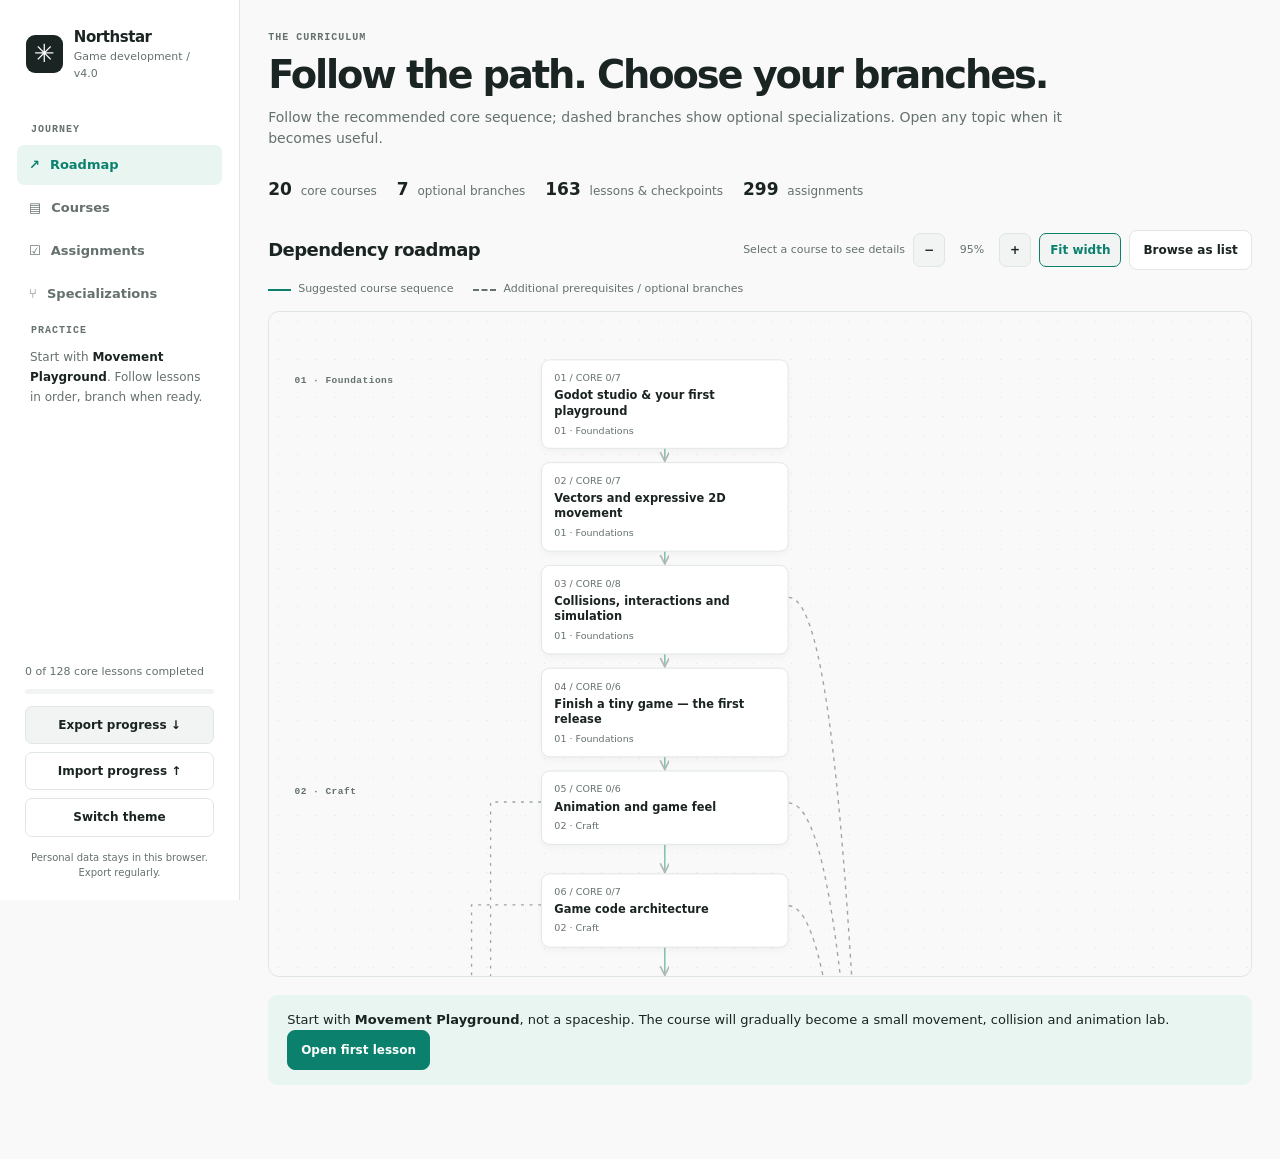
==== northstar-game-standalone.html @ 53307c2a "init commit" ====
<!doctype html>
<html lang="en">
<head>
  <meta charset="utf-8"><meta name="viewport" content="width=device-width,initial-scale=1">
  <meta name="color-scheme" content="light dark"><title>Northstar · Game Development</title>
  <style>:root{--bg:#f8f9f8;--surface:#fff;--surface2:#f1f4f2;--fg:#1a2422;--muted:#64716e;--border:#e0e7e3;--accent:#0b806d;--accentbg:#e8f5f0;--purple:#7355aa;--warn:#b47b36;--shadow:0 10px 28px rgba(28,47,41,.045);--r:11px;color-scheme:light}
:root[data-theme=dark]{--bg:#111716;--surface:#1b2321;--surface2:#242d2a;--fg:#e8eeeb;--muted:#a2aea9;--border:#34403b;--accent:#5dc7aa;--accentbg:#1b3b34;--purple:#b5a0e0;--warn:#d8ab70;--shadow:0 12px 35px rgba(0,0,0,.14);color-scheme:dark}
*{box-sizing:border-box}html,body{padding:0;margin:0;min-height:100%;background:var(--bg);color:var(--fg);font-family:Inter,ui-sans-serif,system-ui,-apple-system,BlinkMacSystemFont,"Segoe UI",sans-serif;font-size:14px;line-height:1.52}a{color:var(--accent);text-decoration:none}a:hover{text-decoration:underline}button,input,textarea,select{font:inherit}button{cursor:pointer;color:inherit}button:focus-visible,a:focus-visible,input:focus-visible,textarea:focus-visible,select:focus-visible{outline:3px solid var(--accent);outline-offset:2px}.shell{display:grid;grid-template-columns:240px minmax(0,1fr);min-height:100vh}.sidebar{background:var(--surface);border-right:1px solid var(--border);padding:26px 17px 20px;display:flex;flex-direction:column;position:sticky;top:0;height:100vh}.brand{display:flex;gap:11px;align-items:center;padding:0 9px 30px}.brand-symbol{background:var(--fg);color:var(--surface);font-size:25px;width:38px;height:38px;border-radius:9px;display:grid;place-items:center}.brand strong{display:block;font-size:15px;letter-spacing:-.03em}.brand small{display:block;color:var(--muted);font-size:11px}.side-label,.eyebrow{font-family:ui-monospace,SFMono-Regular,Menlo,monospace;letter-spacing:.1em;font-size:10px;font-weight:700;color:var(--muted)}.side-label{margin:10px 14px 8px}.primary-nav{display:grid;gap:3px}.primary-nav a{padding:10px 12px;display:flex;gap:10px;align-items:center;border-radius:7px;color:var(--muted);font-size:13px;font-weight:560}.primary-nav a:hover{background:var(--surface2);text-decoration:none}.primary-nav a.active{background:var(--accentbg);color:var(--accent)}.side-note{color:var(--muted);font-size:12px;line-height:1.7;padding:0 13px}.side-note b{font-weight:650;color:var(--fg)}.side-bottom{margin-top:auto;display:grid;gap:8px;padding:14px 8px 0}.progress-mini{font-size:11px;color:var(--muted);margin-bottom:4px}.track{height:5px;background:var(--surface2);border-radius:30px;margin-top:8px;overflow:hidden}.track span{height:100%;background:var(--accent);display:block;transition:width .2s}.tiny{border:1px solid var(--border);background:var(--surface2);padding:9px 10px;border-radius:7px;font-size:12px;font-weight:560}.tiny.subtle{background:transparent}.tiny:hover{border-color:var(--accent)}.fullwidth{width:100%}.footnote{font-size:10px;color:var(--muted);text-align:center;margin-top:5px}.main{min-width:0;padding:39px clamp(20px,4.3vw,72px) 65px}.width{max-width:1140px;margin:0 auto}.page-top{margin-bottom:28px}.page-top h1{font-size:clamp(29px,3vw,40px);letter-spacing:-.055em;line-height:1.13;margin:8px 0 10px;font-weight:760}.page-top p{color:var(--muted);margin:0;max-width:800px;font-size:14px}.metric-strip{display:flex;gap:20px;flex-wrap:wrap;margin:20px 0 27px;font-size:12px;color:var(--muted)}.metric-strip b{font-size:17px;color:var(--fg);margin-right:5px}.pane{background:var(--surface);border:1px solid var(--border);border-radius:var(--r);box-shadow:var(--shadow)}.bar{display:flex;align-items:center;justify-content:space-between;gap:12px;flex-wrap:wrap;margin-bottom:14px}.bar h2{margin:0;font-size:18px;letter-spacing:-.03em}.muted{color:var(--muted)}.tinytext{font-size:12px}.label{font-size:10px;letter-spacing:.1em;color:var(--muted);font-weight:700;text-transform:uppercase}.pill{padding:3px 8px;background:var(--surface2);border:1px solid var(--border);border-radius:999px;font-size:11px;color:var(--muted);white-space:nowrap}.pill.core{background:var(--accentbg);color:var(--accent);border-color:transparent}.pill.opt{color:var(--purple);border-color:transparent;background:color-mix(in srgb,var(--purple) 11%,var(--surface))}.pill.check{color:var(--warn)}.actions{display:flex;gap:8px;align-items:center;flex-wrap:wrap}.btn{display:inline-flex;align-items:center;justify-content:center;gap:8px;padding:10px 13px;border:1px solid var(--border);background:var(--surface);border-radius:8px;color:var(--fg);font-weight:650;font-size:12px;white-space:nowrap;text-decoration:none}.btn:hover{border-color:var(--accent);text-decoration:none}.btn.primary{background:var(--accent);color:#fff;border-color:var(--accent)}.btn.primary:hover{filter:brightness(.94)}.btn.ghost{border:0;background:transparent}.split{display:grid;grid-template-columns:minmax(0,1fr) 285px;gap:18px;align-items:start}.map-stage{overflow:auto;max-height:74vh;min-height:480px;padding:22px;background-image:radial-gradient(var(--border) .65px,transparent .65px);background-size:19px 19px;border-radius:var(--r);border:1px solid var(--border)}.diagram{position:relative;width:1000px;transform-origin:top left;min-height:100%;}.map-lines{position:absolute;top:0;left:0;pointer-events:none;z-index:0;overflow:visible}.graph-node{position:absolute;width:260px;min-height:66px;text-align:left;padding:11px 13px;border:1px solid var(--border);background:var(--surface);border-radius:9px;z-index:2;box-shadow:0 3px 8px rgba(0,0,0,.035);color:var(--fg)}.graph-node:hover{border-color:var(--accent);box-shadow:var(--shadow)}.graph-node.selected{outline:2px solid var(--accent);outline-offset:2px}.graph-node.optional{width:265px;border-style:dashed}.graph-node.done{border-left:4px solid var(--accent)}.graph-node .number{color:var(--muted);font-size:10px;margin-bottom:3px}.graph-node b{font-size:12px;display:block;line-height:1.35}.graph-node small{display:block;font-size:10px;color:var(--muted);margin-top:4px}.graph-node .node-kind{float:right;color:var(--purple)}.phase-label{position:absolute;left:10px;z-index:1;font:700 10px ui-monospace,SFMono-Regular,monospace;color:var(--muted);letter-spacing:.05em}.inspector{padding:21px;position:sticky;top:16px}.inspector h3{font-size:19px;line-height:1.3;letter-spacing:-.04em;margin:11px 0}.inspector p{font-size:12px;line-height:1.7;color:var(--muted)}.inspector ul,.content ul{padding-left:19px}.inspector li{margin-bottom:5px}.divider{height:1px;background:var(--border);margin:18px 0}.course-list{display:grid;gap:8px}.course-row{display:flex;align-items:center;gap:15px;text-align:left;width:100%;padding:14px 17px;border:1px solid var(--border);background:var(--surface);border-radius:9px}.course-row:hover{border-color:var(--accent)}.course-row .num{color:var(--muted);font:600 11px ui-monospace,monospace;width:25px}.course-row .body{flex:1;min-width:0}.course-row strong{font-size:14px}.course-row .descr{color:var(--muted);font-size:12px;margin-top:2px}.phase-heading{margin:27px 0 11px;font-size:10px;letter-spacing:.1em;color:var(--muted);text-transform:uppercase}.field{display:block;width:100%;border:1px solid var(--border);border-radius:8px;padding:11px 13px;background:var(--surface);color:var(--fg)}.tabs{display:flex;gap:4px;flex-wrap:wrap;margin-bottom:22px}.tabs button{border:1px solid var(--border);border-radius:7px;padding:8px 11px;background:var(--surface);font-size:12px}.tabs button.active{background:var(--accentbg);border-color:var(--accent);color:var(--accent)}.lesson-row{display:flex;align-items:center;gap:12px;width:100%;padding:15px 14px;background:transparent;border:0;border-bottom:1px solid var(--border);text-align:left}.lesson-row:last-child{border-bottom:0}.lesson-row:hover{background:var(--surface2)}.lesson-row .n{color:var(--muted);font:600 12px ui-monospace,monospace;width:26px}.lesson-row .body{flex:1}.lesson-row strong{display:block;font-size:13px}.lesson-row small{display:block;color:var(--muted);font-size:11px;margin-top:3px}.done-check{display:grid;place-items:center;width:22px;height:22px;border-radius:100%;border:1px solid var(--border);color:var(--muted);font-size:11px}.done-check.yes{color:#fff;background:var(--accent);border-color:var(--accent)}.content{max-width:780px;font-size:14px;line-height:1.8}.content h2{font-size:18px;letter-spacing:-.025em;line-height:1.3;margin:31px 0 12px}.content h3{font-size:15px;margin:18px 0 7px}.content p{margin:8px 0}.content li{margin:5px 0}.reader-top{display:flex;align-items:center;justify-content:space-between;gap:10px;margin-bottom:19px;flex-wrap:wrap}.reader-title{font-size:34px;line-height:1.2;letter-spacing:-.05em;margin:12px 0}.read-resource{border:1px solid var(--border);border-radius:9px;padding:14px 17px;margin:11px 0;background:var(--surface)}.read-resource strong{display:block;font-size:13px}.read-resource .focus{color:var(--muted);font-size:12px;margin:6px 0 0}.assignment{padding:17px;border:1px solid var(--border);border-radius:9px;margin:12px 0;background:var(--surface)}.assignment .assign-head{display:flex;justify-content:space-between;gap:13px}.assignment strong{font-size:13px}.assignment p{font-size:13px;margin:10px 0 0}.assignment .criteria{font-size:12px;color:var(--muted);margin-top:10px}.checkline{display:flex;align-items:start;gap:10px;cursor:pointer}.checkline input{margin-top:4px;accent-color:var(--accent);width:16px;height:16px}.knowledge{border-left:3px solid var(--accent);padding:10px 16px;background:var(--accentbg);border-radius:0 8px 8px 0}.notes-area{width:100%;min-height:140px;border:1px solid var(--border);border-radius:8px;padding:13px;background:var(--surface);color:var(--fg);resize:vertical;line-height:1.6}.progress-tools{border:1px solid var(--border);background:var(--surface);padding:13px;border-radius:9px;display:flex;gap:12px;align-items:center;flex-wrap:wrap}.progress-tools select{padding:7px 9px;border:1px solid var(--border);background:var(--surface);border-radius:7px;color:var(--fg)}.assignment-list{display:grid;gap:10px}.mini-card{border:1px solid var(--border);background:var(--surface);border-radius:8px;padding:13px 16px;display:grid;gap:5px}.mini-card p{color:var(--muted);margin:0;font-size:12px}.mini-card a{font-size:12px}.empty{padding:34px;border:1px dashed var(--border);border-radius:10px;color:var(--muted);text-align:center}.callout{background:var(--accentbg);padding:15px 19px;border-radius:9px;font-size:13px;margin:18px 0;color:var(--fg)}.choice{margin:12px 0;padding:17px 20px;border:1px solid var(--border);border-radius:9px;background:var(--surface)}.choice h3{margin:0 0 8px;font-size:16px}.choice p{color:var(--muted);margin:5px 0 15px;font-size:12px}.choice-options{display:flex;gap:8px;flex-wrap:wrap}.choice-options button{border:1px solid var(--border);background:var(--surface2);padding:8px 10px;border-radius:7px;font-size:12px}.choice-options button.chosen{background:var(--accentbg);color:var(--accent);border-color:var(--accent)}.count{font-variant-numeric:tabular-nums}.hint{font-size:11px;color:var(--muted)}
@media(max-width:1050px){.split{grid-template-columns:1fr}.inspector{position:static}.main{padding:30px 26px 48px}.map-stage{max-height:600px}}
@media(max-width:700px){.shell{display:block}.sidebar{height:auto;position:relative;padding:13px 15px 10px}.brand{padding:0 0 9px}.primary-nav{display:flex;overflow-x:auto;gap:3px}.primary-nav a{padding:8px;white-space:nowrap;font-size:11px}.side-label,.side-note,.side-bottom{display:none}.main{padding:24px 16px 40px}.page-top h1{font-size:29px}.map-stage{min-height:380px;max-height:500px;padding:8px}.reader-title{font-size:27px}.bar{align-items:start}.course-row{padding:12px}}

/* Roadmap: use the content width for the graph, with a responsive fit-to-width canvas. */
.main.map-page{padding:30px clamp(16px,2.2vw,40px) 56px}
.main.map-page .width{max-width:none}
.map-layout{position:relative;min-width:0}
.map-stage{width:100%;height:clamp(580px,74vh,900px);max-height:none;min-height:0;padding:14px;overflow:auto;overscroll-behavior:contain}
.map-sizer{position:relative;margin-inline:auto}
.map-sizer .diagram{width:1000px;min-height:0;transform-origin:0 0}
.map-inspector{position:absolute;top:17px;right:17px;width:min(320px,calc(100% - 34px));max-height:min(76vh,720px);overflow:auto;z-index:8;box-shadow:0 18px 55px rgba(0,0,0,.2);padding:21px}
.map-inspector[hidden]{display:none}
.inspector-close{float:right;border:1px solid var(--border);background:var(--surface2);border-radius:7px;width:30px;height:30px;font-size:20px;line-height:1}
.zoom-readout{font-size:11px;min-width:38px;text-align:center;color:var(--muted);font-variant-numeric:tabular-nums}
.map-toolbar .tiny{padding:7px 10px}
.map-toolbar .tiny.is-active{color:var(--accent);border-color:var(--accent)}
@media(max-width:700px){.main.map-page{padding:24px 12px 40px}.map-stage{padding:6px;height:64vh;min-height:360px}.map-inspector{top:10px;right:10px;width:min(320px,calc(100% - 20px))}.map-toolbar{gap:5px}.map-toolbar .hint{display:none}}

/* Editorial lesson reading refinements */
.lesson-reading{max-width:820px}
.lesson-reading .reader-title{max-width:760px}
.lesson-reading .lesson-lead{font-size:16px;line-height:1.7;color:var(--fg);margin:12px 0 25px}
.lesson-reading h2{margin:36px 0 12px}
.lesson-reading p,.lesson-reading li{line-height:1.75}
.lesson-reading .lesson-note{margin:7px 0 24px}
.lesson-reading .read-resource{padding:18px 20px}
.lesson-reading .read-resource .row{justify-content:space-between}
.lesson-reading .read-resource strong{font-size:14px;margin:7px 0}
.lesson-reading .assignment h3{font-size:15px;margin:4px 0}
.lesson-reading .assignment .criteria{margin-top:15px}
.lesson-reading .assignment .criteria ol{padding-left:20px}
.lesson-reading .pitfall{border-left:3px solid #b78554;background:var(--surface2);padding:13px 19px;border-radius:0 8px 8px 0;margin:18px 0}
.lesson-reading .pitfall strong{font-size:12px}
.lesson-reading .pitfall ul{margin:5px 0 0}
.lesson-reading .review-prompt{font-size:12px;border-top:1px solid var(--border);padding-top:12px}
.answer-guidance{border-top:1px solid var(--border);padding:12px 0 3px;margin-top:13px}
.answer-guidance summary{cursor:pointer;font-weight:650;font-size:12px}
.answer-guidance p{font-size:12px;line-height:1.6}

.map-legend{display:flex;gap:20px;flex-wrap:wrap;align-items:center;margin:-3px 0 13px;color:var(--muted);font-size:11px}
.map-legend span{display:inline-flex;align-items:center;gap:7px}
.legend-line{width:23px;height:0;border-top:2px solid var(--accent);display:inline-block}
.legend-line.dashed{border-color:var(--muted);border-top-style:dashed}
</style>
</head>
<body>
<div class="shell">
  <aside class="sidebar">
    <div class="brand"><span class="brand-symbol">✳</span><div><strong>Northstar</strong><small>Game development / v4.0</small></div></div>
    <div class="side-label">JOURNEY</div>
    <nav class="primary-nav" aria-label="Primary navigation">
      <a href="#/map" data-nav="map">↗ <span>Roadmap</span></a>
      <a href="#/courses" data-nav="courses">▤ <span>Courses</span></a>
      <a href="#/assignments" data-nav="assignments">☑ <span>Assignments</span></a>
      <a href="#/choices" data-nav="choices">⑂ <span>Specializations</span></a>
    </nav>
    <div class="side-label">PRACTICE</div>
    <div class="side-note">Start with <b>Movement Playground</b>. Follow lessons in order, branch when ready.</div>
    <div class="side-bottom">
      <div class="progress-mini"><div id="sideProgressText">0 of 0 core lessons complete</div><div class="track"><span id="sideProgressBar"></span></div></div>
      <button class="tiny fullwidth" id="exportBtn">Export progress ↓</button>
      <button class="tiny fullwidth subtle" id="importBtn">Import progress ↑</button>
      <input id="importInput" type="file" accept="application/json,.json" hidden>
      <button class="tiny fullwidth subtle" id="themeBtn">Switch theme</button>
      <div class="footnote">Personal data stays in this browser. Export regularly.</div>
    </div>
  </aside>
  <main class="main" id="app" tabindex="-1"><div class="loading">Loading curriculum…</div></main>
</div>
<script>window.NS_DATA={"manifest":{"schema_version":"4.0.0","id":"northstar-game","title":"Game Development — From Movement Playground to a Finished Indie Game","subtitle":"Sequenced Odin-style courses with accountable exercises, full-game production and optional specializations","audience":"Professional backend/CS programmer beginning independent game development with Godot and GDScript","primary_engine":"Godot 4.x stable","weekly_target_hours":5,"core_course_ids":["g01-editor","g02-math","g03-physics","g03b-tinygame","g04-animation","g05-architecture","g06-mechanics","g07-design","g08-ui","g09-level","g10-ai","g11-world","g12-microgame","g13-testing","g14-production","g15-capstone","g16-validation","g16b-fullproduction","g17-publishing","g18-studio"],"optional_course_ids":["s01-game-ai","s02-procgen","s03-graphics","s04-3d","s05-multiplayer","s06-engines","s07-narrative"],"current_focus":"g01-editor","first_assignment_id":"g01-editor-start-a-movement-playground-a1","features":["ordered lessons","recommended prerequisite graph","optional specializations","exercises","course checkpoints","curated reading","personal progress portability"],"learning_policy":"Follow the recommended course order, but move between optional specializations freely. Apply concepts in two ways: guided implementation and independent transfer. Technical docs are allowed.","content_definition":"Every lesson has a concept explanation, two concrete assignments, a knowledge check and a curated reading reference. This is a complete actionable curriculum, not textbook-length lessons or verified courseware.","quality_standard":"Each lesson teaches an explicit idea, links to focused reading, names common failure modes and tests observable outcomes; course projects require independent integration.","progress_migration":"Existing lesson and assignment IDs preserved. New courses/lessons have additive IDs.","notes_on_time":"Estimates describe structured study effort only. Capstone full production is open-ended and not included in promised time-to-release.","course_count":27,"recommended_core_path_complete":true},"courses":[{"id":"g01-editor","track_id":"game","title":"Godot studio & your first playground","phase":"01 · Foundations","position":1,"lane":"core","recommended":false,"summary":"Learn how to think in scenes and nodes by building an immediately interactive toy rather than copying a full game.","focus":"Godot editor, scene tree, input, GDScript, frame updates, basic debugging.","prerequisite_course_ids":[],"lesson_ids":["g01-editor-start-a-movement-playground","g01-editor-scenes-nodes-and-reusable-instances","g01-editor-gdscript-that-communicates-intent","g01-editor-input-and-per-frame-updates","g01-editor-signals-and-scene-lifecycle","g01-editor-debugging-instead-of-guessing","g01-editor-checkpoint"],"checkpoint_id":"g01-editor-checkpoint","estimated_hours":26,"content_status":"authored","design_thread":"After every exercise, ask: what decision does the mechanic give the player, what feedback makes it legible, and what tiny playable variation can test it?"},{"id":"g02-math","track_id":"game","title":"Vectors and expressive 2D movement","phase":"01 · Foundations","position":2,"lane":"core","recommended":false,"summary":"Build intuition for game mathematics by testing contrasting control schemes.","focus":"Coordinates, direction, length, normalization, angles, interpolation, acceleration.","prerequisite_course_ids":["g01-editor"],"lesson_ids":["g02-math-position-displacement-and-vector2","g02-math-magnitude-and-normalization","g02-math-rotation-angles-and-trigonometry","g02-math-velocity-acceleration-and-drag","g02-math-interpolation-and-smooth-follow","g02-math-space-flight-physics","g02-math-checkpoint"],"checkpoint_id":"g02-math-checkpoint","estimated_hours":28,"content_status":"authored","design_thread":"After every exercise, ask: what decision does the mechanic give the player, what feedback makes it legible, and what tiny playable variation can test it?"},{"id":"g03-physics","track_id":"game","title":"Collisions, interactions and simulation","phase":"01 · Foundations","position":3,"lane":"core","recommended":false,"summary":"Learn to reason about bodies, overlaps, queries and contact responses by building tactile obstacle courses.","focus":"CharacterBody2D, Area2D, RigidBody2D, collision layers, masks, raycasting.","prerequisite_course_ids":["g02-math"],"lesson_ids":["g03-physics-shapes-layers-and-masks","g03-physics-characterbody2d-contact-behavior","g03-physics-areas-and-overlap-events","g03-physics-rigid-bodies-and-impulses","g03-physics-raycasts-and-precise-queries","g03-physics-fast-body-collision","g03-physics-towing-constraints","g03-physics-checkpoint"],"checkpoint_id":"g03-physics-checkpoint","estimated_hours":33,"content_status":"authored","design_thread":"After every exercise, ask: what decision does the mechanic give the player, what feedback makes it legible, and what tiny playable variation can test it?"},{"id":"g03b-tinygame","track_id":"game","title":"Finish a tiny game — the first release","phase":"01 · Foundations","position":4,"lane":"core","recommended":true,"summary":"Ship a tiny but complete game before spending months accumulating features.","focus":"Goal, failure, restart, tiny game loop, first-time playtest, exported build.","prerequisite_course_ids":["g03-physics"],"lesson_ids":["g03b-tinygame-promise","g03b-tinygame-startend","g03b-tinygame-difficulty","g03b-tinygame-playtest","g03b-tinygame-export","g03b-tinygame-checkpoint"],"checkpoint_id":"g03b-tinygame-checkpoint","estimated_hours":23,"content_status":"authored"},{"id":"g04-animation","track_id":"game","title":"Animation and game feel","phase":"02 · Craft","position":5,"lane":"core","recommended":false,"summary":"Make actions readable and satisfying through timing, motion, effects and sound.","focus":"AnimationPlayer, AnimatedSprite2D, tweens, transitions, audio, particles, feedback.","prerequisite_course_ids":["g03b-tinygame"],"lesson_ids":["g04-animation-frames-keyframes-and-easing","g04-animation-animatedsprite2d-and-sprite-sheets","g04-animation-animationplayer-and-tweens","g04-animation-animation-state-and-transitions","g04-animation-particles-audio-and-hit-feedback","g04-animation-checkpoint"],"checkpoint_id":"g04-animation-checkpoint","estimated_hours":23,"content_status":"authored"},{"id":"g05-architecture","track_id":"game","title":"Game code architecture","phase":"02 · Craft","position":6,"lane":"core","recommended":false,"summary":"Learn how to combine mechanics into changeable systems while avoiding premature frameworks.","focus":"State machines, component composition, events, configuration, ownership, tests, saving.","prerequisite_course_ids":["g04-animation"],"lesson_ids":["g05-architecture-define-responsibility-boundaries","g05-architecture-finite-state-machines","g05-architecture-signals-commands-and-event-flow","g05-architecture-composition-and-data-driven-content","g05-architecture-save-load-and-durable-identity","g05-architecture-architecture-checkpoint-and-refactor","g05-architecture-checkpoint"],"checkpoint_id":"g05-architecture-checkpoint","estimated_hours":26,"content_status":"authored"},{"id":"g06-mechanics","track_id":"game","title":"Gameplay mechanics and systems","phase":"02 · Craft","position":7,"lane":"core","recommended":false,"summary":"Turn reusable foundations into small, expressive mechanics, each with explicit rules.","focus":"Health, damage, cooldowns, pickups, inventories, abilities, status effects.","prerequisite_course_ids":["g05-architecture"],"lesson_ids":["g06-mechanics-interactions-with-explicit-contracts","g06-mechanics-health-damage-and-invulnerability","g06-mechanics-inventory-and-items","g06-mechanics-cooldowns-abilities-and-resources","g06-mechanics-progression-and-upgrade-balancing","g06-mechanics-checkpoint"],"checkpoint_id":"g06-mechanics-checkpoint","estimated_hours":23,"content_status":"authored"},{"id":"g07-design","track_id":"game","title":"Game design and rapid prototyping","phase":"02 · Craft","position":8,"lane":"core","recommended":false,"summary":"Learn how rules create decisions, why people keep playing and how to evaluate fun.","focus":"Core loops, mechanics/dynamics, goals, risk/reward, iteration, difficulty.","prerequisite_course_ids":["g06-mechanics"],"lesson_ids":["g07-design-mechanics-dynamics-and-player-goals","g07-design-core-loops-and-meaningful-decisions","g07-design-difficulty-and-challenge-curves","g07-design-balancing-with-observation","g07-design-rapid-experiments-and-cutting-scope","g07-design-checkpoint"],"checkpoint_id":"g07-design-checkpoint","estimated_hours":23,"content_status":"authored"},{"id":"g08-ui","track_id":"game","title":"Game UI, UX and accessibility","phase":"02 · Craft","position":9,"lane":"core","recommended":false,"summary":"Build interfaces that explain choices and work for different users and input devices.","focus":"HUDs, control focus, onboarding, settings, input remapping, accessibility.","prerequisite_course_ids":["g06-mechanics"],"lesson_ids":["g08-ui-hud-hierarchy-and-readability","g08-ui-menus-and-input-focus","g08-ui-tutorialization-without-lectures","g08-ui-accessible-settings-and-feedback","g08-ui-user-testing-of-interfaces","g08-ui-checkpoint"],"checkpoint_id":"g08-ui-checkpoint","estimated_hours":23,"content_status":"authored"},{"id":"g09-level","track_id":"game","title":"Level and encounter design","phase":"03 · Complete games","position":10,"lane":"core","recommended":false,"summary":"Construct places that teach, challenge and guide players through meaningful experiences.","focus":"Level grammar, encounter setup, spatial guidance, pacing and readability.","prerequisite_course_ids":["g07-design","g08-ui"],"lesson_ids":["g09-level-spatial-readability-and-wayfinding","g09-level-level-progression-grammar","g09-level-encounters-and-enemy-placement","g09-level-pacing-and-tension","g09-level-iterating-from-playtest-traces","g09-level-checkpoint"],"checkpoint_id":"g09-level-checkpoint","estimated_hours":23,"content_status":"authored"},{"id":"g10-ai","track_id":"game","title":"Game AI essentials","phase":"03 · Complete games","position":11,"lane":"core","recommended":false,"summary":"Build understandable enemies that produce interesting situations without needing machine learning.","focus":"Finite-state behaviors, perception, pursuing, navigation, investigation, debugging.","prerequisite_course_ids":["g05-architecture","g09-level"],"lesson_ids":["g10-ai-behavior-state-machines","g10-ai-sight-sound-and-suspicion","g10-ai-steering-and-pursuit","g10-ai-navigation-and-obstacles","g10-ai-ai-debugging-and-fairness","g10-ai-checkpoint"],"checkpoint_id":"g10-ai-checkpoint","estimated_hours":23,"content_status":"authored"},{"id":"g11-world","track_id":"game","title":"Randomness and procedural fundamentals","phase":"03 · Complete games","position":12,"lane":"core","recommended":false,"summary":"Use controlled randomness to produce variety without sacrificing solvability or intended design.","focus":"RNG, deterministic seeds, weighted selection, rooms, guarantees, validation.","prerequisite_course_ids":["g09-level"],"lesson_ids":["g11-world-random-number-generators-and-seeds","g11-world-distributions-and-weighted-choices","g11-world-tile-grids-and-room-connectivity","g11-world-rule-based-and-constrained-generation","g11-world-procedural-qa-and-reproducibility","g11-world-checkpoint"],"checkpoint_id":"g11-world-checkpoint","estimated_hours":23,"content_status":"authored"},{"id":"g12-microgame","track_id":"game","title":"Ship one polished microgame","phase":"03 · Complete games","position":13,"lane":"core","recommended":false,"summary":"Practice the complete development cycle in a deliberately small game with beginning, rules and ending.","focus":"Scope, vertical slices, integrated mechanics, playtesting and finished builds.","prerequisite_course_ids":["g04-animation","g07-design","g08-ui","g09-level","g10-ai"],"lesson_ids":["g12-microgame-define-a-one-page-game-specification","g12-microgame-integrate-without-regression","g12-microgame-playtest-comprehension","g12-microgame-polish-and-freeze-scope","g12-microgame-export-and-release-a-playable-build","g12-microgame-checkpoint"],"checkpoint_id":"g12-microgame-checkpoint","estimated_hours":23,"content_status":"authored"},{"id":"g13-testing","track_id":"game","title":"Debugging, automated checks and performance","phase":"04 · Professional craft","position":14,"lane":"core","recommended":false,"summary":"Learn to diagnose actual problems and optimize measurements, not intuitions.","focus":"Bug reproduction, performance budgets, CPU/GPU profiling, memory, regression QA.","prerequisite_course_ids":["g12-microgame"],"lesson_ids":["g13-testing-reproduction-logs-and-breakpoints","g13-testing-profiling-the-frame","g13-testing-memory-and-allocation-behavior","g13-testing-rendering-and-draw-cost","g13-testing-regression-suites-and-smoke-testing","g13-testing-asteroid-stress","g13-testing-checkpoint"],"checkpoint_id":"g13-testing-checkpoint","estimated_hours":28,"content_status":"authored"},{"id":"g14-production","track_id":"game","title":"Content pipelines, tooling and collaboration","phase":"04 · Professional craft","position":15,"lane":"core","recommended":false,"summary":"Convert prototypes into repeatable production processes without overengineering.","focus":"Assets, licensing, source control, import pipelines, builds, feedback handoffs.","prerequisite_course_ids":["g12-microgame"],"lesson_ids":["g14-production-asset-import-and-provenance","g14-production-project-organization-and-version-control","g14-production-designer-friendly-tooling","g14-production-build-and-release-automation","g14-production-creative-collaboration-and-handoffs","g14-production-checkpoint"],"checkpoint_id":"g14-production-checkpoint","estimated_hours":23,"content_status":"authored"},{"id":"g15-capstone","track_id":"game","title":"Exploration & Salvage capstone — design and vertical slice","phase":"05 · Capstone & shipping","position":16,"lane":"core","recommended":false,"summary":"Turn the existing Godot game into a focused, testable experience rather than an infinite feature backlog.","focus":"Core loop, sonar, enemy response, salvage, extraction, production cuts, vertical slice.","prerequisite_course_ids":["g10-ai","g11-world","g13-testing","g14-production"],"lesson_ids":["g15-capstone-define-the-player-promise-and-scope","g15-capstone-sonar-as-a-risk-reward-mechanic","g15-capstone-salvage-towing-and-extraction","g15-capstone-system-integration-and-state-ownership","g15-capstone-vertical-slice-readiness","g15-capstone-checkpoint"],"checkpoint_id":"g15-capstone-checkpoint","estimated_hours":45,"content_status":"authored","effort_note":"Guided curriculum work only; actual vertical-slice production may require far more time."},{"id":"g16-validation","track_id":"game","title":"Playtesting, iteration and audience validation","phase":"05 · Capstone & shipping","position":17,"lane":"core","recommended":false,"summary":"Learn from real players before expanding investment in content or marketing.","focus":"Playtest observation, hypotheses, retention, feedback, usability, discovery signals.","prerequisite_course_ids":["g15-capstone"],"lesson_ids":["g16-validation-recruiting-and-running-useful-playtests","g16-validation-qualitative-versus-quantitative-signals","g16-validation-prioritizing-changes","g16-validation-validating-the-game-premise","g16-validation-decision-gates-and-scope-cuts","g16-validation-checkpoint"],"checkpoint_id":"g16-validation-checkpoint","estimated_hours":23,"content_status":"authored"},{"id":"g16b-fullproduction","track_id":"game","title":"Complete the full game — production to release candidate","phase":"05 · Your first serious game","position":18,"lane":"core","recommended":true,"summary":"Transform the validated vertical slice into a complete, stable, content-rich game with tested beginning-to-end progression.","focus":"Scope lock, production planning, content cadence, alpha, beta, release candidate, save compatibility and support.","prerequisite_course_ids":["g16-validation"],"lesson_ids":["g16b-fullproduction-scope","g16b-fullproduction-milestones","g16b-fullproduction-content","g16b-fullproduction-alpha","g16b-fullproduction-beta","g16b-fullproduction-saves","g16b-fullproduction-releasecandidate","g16b-fullproduction-checkpoint"],"checkpoint_id":"g16b-fullproduction-checkpoint","estimated_hours":45,"content_status":"authored","effort_note":"Course study hours are separate from full game production; do not interpret as a game completion estimate."},{"id":"g17-publishing","track_id":"game","title":"Publishing, promotion and release operations","phase":"05 · Capstone & shipping","position":19,"lane":"core","recommended":false,"summary":"Prepare a genuine commercial release, from positioning and demo quality to launch operations.","focus":"Store presence, demo, distribution, localization, pricing, press, post-launch.","prerequisite_course_ids":["g16b-fullproduction"],"lesson_ids":["g17-publishing-positioning-and-market-research","g17-publishing-steam-page-and-visual-communication","g17-publishing-demos-festivals-and-wishlists","g17-publishing-pricing-localization-and-accessibility","g17-publishing-launch-operations-and-support","g17-publishing-checkpoint"],"checkpoint_id":"g17-publishing-checkpoint","estimated_hours":23,"content_status":"authored"},{"id":"g18-studio","track_id":"game","title":"Indie studio foundations and sustainable development","phase":"05 · Capstone & shipping","position":20,"lane":"core","recommended":false,"summary":"Learn the economic and human realities of building an independent studio without assuming instant scale.","focus":"Budget, IP, collaboration, contracts, funding options, runway and production decisions.","prerequisite_course_ids":["g17-publishing"],"lesson_ids":["g18-studio-scope-and-sustainable-planning","g18-studio-budgets-and-revenue-reality","g18-studio-collaborators-contracts-and-ownership","g18-studio-publishers-grants-and-funding-tradeoffs","g18-studio-studio-strategy-and-next-project","g18-studio-checkpoint"],"checkpoint_id":"g18-studio-checkpoint","estimated_hours":23,"content_status":"authored"},{"id":"s01-game-ai","track_id":"game","title":"Advanced Game AI & autonomous behavior","phase":"06 · Optional specializations","position":19,"lane":"optional","recommended":true,"summary":"Explore richer enemy decision systems for stealth, tactics and systemic worlds.","focus":"Behavior trees, utility selection, cover, squads, AI authoring and behavior tests.","prerequisite_course_ids":["g10-ai"],"lesson_ids":["s01-game-ai-behavior-trees-and-reusable-tasks","s01-game-ai-utility-driven-decision-making","s01-game-ai-group-tactics-and-coordination","s01-game-ai-testing-emergent-enemy-behavior","s01-game-ai-checkpoint"],"checkpoint_id":"s01-game-ai-checkpoint","estimated_hours":20,"content_status":"authored"},{"id":"s02-procgen","track_id":"game","title":"Advanced Procedural Worlds & Simulation","phase":"06 · Optional specializations","position":20,"lane":"optional","recommended":true,"summary":"Create richly varied sectors while preserving navigability, intent and testability.","focus":"Graphs, generation grammar, noise, authored constraints, ecology and simulation.","prerequisite_course_ids":["g11-world"],"lesson_ids":["s02-procgen-room-graphs-and-spatial-partitioning","s02-procgen-noise-and-thematic-clustering","s02-procgen-generation-grammars-and-constraints","s02-procgen-simulating-systemic-ecology","s02-procgen-checkpoint"],"checkpoint_id":"s02-procgen-checkpoint","estimated_hours":20,"content_status":"authored"},{"id":"s03-graphics","track_id":"game","title":"Rendering, shaders and advanced VFX","phase":"06 · Optional specializations","position":21,"lane":"optional","recommended":false,"summary":"Develop rendering literacy and build atmospheric interactive effects.","focus":"CanvasItem shaders, fragment math, materials, lighting, GPU profiling.","prerequisite_course_ids":["g04-animation","g13-testing"],"lesson_ids":["s03-graphics-how-the-2d-rendering-pipeline-works","s03-graphics-canvasitem-shader-fundamentals","s03-graphics-lighting-color-and-compositing","s03-graphics-profiling-vfx-and-drawing","s03-graphics-checkpoint"],"checkpoint_id":"s03-graphics-checkpoint","estimated_hours":20,"content_status":"authored"},{"id":"s04-3d","track_id":"game","title":"3D Gameplay Development","phase":"06 · Optional specializations","position":22,"lane":"optional","recommended":false,"summary":"Extend existing gameplay principles into 3D coordinate systems, cameras and spatial interaction.","focus":"Vector3, transforms, cameras, CharacterBody3D, collision, 3D animation.","prerequisite_course_ids":["g03-physics","g09-level"],"lesson_ids":["s04-3d-3d-spaces-vectors-and-transforms","s04-3d-3d-camera-systems","s04-3d-3d-physics-and-interaction","s04-3d-animation-and-3d-presentation","s04-3d-checkpoint"],"checkpoint_id":"s04-3d-checkpoint","estimated_hours":20,"content_status":"authored"},{"id":"s05-multiplayer","track_id":"game","title":"Multiplayer Networking","phase":"06 · Optional specializations","position":23,"lane":"optional","recommended":false,"summary":"Understand authority, replication and latency by building one small networked game.","focus":"Networking authority, serialization, prediction, interpolation and security.","prerequisite_course_ids":["g05-architecture"],"lesson_ids":["s05-multiplayer-authority-and-game-state","s05-multiplayer-replication-and-event-synchronization","s05-multiplayer-interpolation-and-prediction","s05-multiplayer-recovery-disconnects-and-testing","s05-multiplayer-checkpoint"],"checkpoint_id":"s05-multiplayer-checkpoint","estimated_hours":20,"content_status":"authored"},{"id":"s06-engines","track_id":"game","title":"C++, engine internals and data-oriented systems","phase":"06 · Optional specializations","position":24,"lane":"optional","recommended":false,"summary":"Go beyond engine use into native performance and foundational architecture.","focus":"C++ ownership, update loops, ECS principles, memory, rendering pipeline fundamentals.","prerequisite_course_ids":["g13-testing"],"lesson_ids":["s06-engines-modern-c-ownership-and-lifetime","s06-engines-writing-a-tiny-simulation-loop","s06-engines-data-layout-and-locality","s06-engines-engine-architecture-and-rendering-concepts","s06-engines-checkpoint"],"checkpoint_id":"s06-engines-checkpoint","estimated_hours":20,"content_status":"authored"},{"id":"s07-narrative","track_id":"game","title":"Narrative, quests and systemic worldbuilding","phase":"06 · Optional specializations","position":25,"lane":"optional","recommended":false,"summary":"Design branching stories and systemic quest states without fragile hardcoded scripting.","focus":"Quest graphs, dialogue tools, narrative state, consequences and environmental storytelling.","prerequisite_course_ids":["g06-mechanics","g09-level"],"lesson_ids":["s07-narrative-quest-state-and-dependency-graphs","s07-narrative-dialogue-and-branching-consequences","s07-narrative-environmental-storytelling","s07-narrative-systemic-quests-and-testing","s07-narrative-checkpoint"],"checkpoint_id":"s07-narrative-checkpoint","estimated_hours":20,"content_status":"authored"}],"lessons":[{"id":"g01-editor-start-a-movement-playground","course_id":"g01-editor","ordinal":1,"type":"lesson","title":"Start a Movement Playground","explanation":"Start by making one visible object react to one input. A tiny running scene gives faster feedback than constructing a project-wide architecture.","why_it_matters":"Start by making one visible object react to one input. This matters when you need to change the game's behavior independently without hiding bugs inside other systems.","outcomes":["Create your first Movement Playground in a new Godot project: a 2D scene with a colored square that moves with WASD","Build a small movement playground with a start marker and a reset button; include a visible control legend","Change the input action in Project Settings; movement should follow the remapped key without code edits."],"reading":[{"resource_id":"godot-nodes","priority":"required","reading_focus":"Read **the relevant examples**. Your goal is to explain: Start by making one visible object react to one input. Afterward, test the idea in a throwaway Godot scene; do not copy the tutorial wholesale.","estimated_minutes":20},{"resource_id":"godot-steps","priority":"optional","reading_focus":"Optional background: compare the examples with your implementation of start a movement playground. Focus on design tradeoffs, not memorizing an API.","estimated_minutes":20}],"assignments":["g01-editor-start-a-movement-playground-a1","g01-editor-start-a-movement-playground-a2"],"knowledge_check":{"question":"Explain which node owns input and how to reset the scene.","self_review":"Explain your answer in your own words and test one related behavior in the editor.","answer_guidance":"A good answer should mention: Start by making one visible object react to one input. A tiny running scene gives faster feedback than constructing a project-wide architecture. It should also distinguish the common failure: A square moved with a static offset may seem correct until you change the frame rate."},"estimated_hours":3,"status":"authored","prerequisite_lesson_ids":[],"concepts_in_context":"Start by making one visible object react to one input. A tiny running scene gives faster feedback than constructing a project-wide architecture.","pitfalls":["A square moved with a static offset may seem correct until you change the frame rate."],"worked_through_thought":"Before using an API, identify what information this mechanic owns, when that information changes, and how you will observe the result. For start a movement playground, build the smallest observable example first, then introduce a counterexample to your assumptions.","acceptance_focus":"Change the input action in Project Settings; movement should follow the remapped key without code edits.","study_steps":["Read the assigned section and restate its key idea in your own words: Start by making one visible object react to one input.","Predict what can go wrong before coding: A square moved with a static offset may seem correct until you change the frame rate.","Implement the guided warm-up, change one parameter, and inspect the result.","Attempt the independent extension without copying the guided solution; then check the criteria."]},{"id":"g01-editor-scenes-nodes-and-reusable-instances","course_id":"g01-editor","ordinal":2,"type":"lesson","title":"Scenes, nodes and reusable instances","explanation":"A scene is a saved reusable node hierarchy. An instance inherits its structure but can override local properties.","why_it_matters":"A scene is a saved reusable node hierarchy. This matters when you need to change the game's behavior independently without hiding bugs inside other systems.","outcomes":["Create a reusable obstacle scene and place three different instances","Build a playground with two distinct interactive scene types, each reused without copying scripts","Modify the reusable source scene and confirm all three instances inherit the change while per-instance colors remain different."],"reading":[{"resource_id":"godot-instancing","priority":"required","reading_focus":"Read **the relevant examples**. Your goal is to explain: A scene is a saved reusable node hierarchy. Afterward, test the idea in a throwaway Godot scene; do not copy the tutorial wholesale.","estimated_minutes":20}],"assignments":["g01-editor-scenes-nodes-and-reusable-instances-a1","g01-editor-scenes-nodes-and-reusable-instances-a2"],"knowledge_check":{"question":"What changes when you edit the source scene after instantiating it?","self_review":"Explain your answer in your own words and test one related behavior in the editor.","answer_guidance":"A good answer should mention: A scene is a saved reusable node hierarchy. An instance inherits its structure but can override local properties. It should also distinguish the common failure: Copying an entire player or obstacle script for each instance creates divergence."},"estimated_hours":3,"status":"authored","prerequisite_lesson_ids":["g01-editor-start-a-movement-playground"],"concepts_in_context":"A scene is a saved reusable node hierarchy. An instance inherits its structure but can override local properties.","pitfalls":["Copying an entire player or obstacle script for each instance creates divergence."],"worked_through_thought":"Before using an API, identify what information this mechanic owns, when that information changes, and how you will observe the result. For scenes, nodes and reusable instances, build the smallest observable example first, then introduce a counterexample to your assumptions.","acceptance_focus":"Modify the reusable source scene and confirm all three instances inherit the change while per-instance colors remain different.","study_steps":["Read the assigned section and restate its key idea in your own words: A scene is a saved reusable node hierarchy.","Predict what can go wrong before coding: Copying an entire player or obstacle script for each instance creates divergence.","Implement the guided warm-up, change one parameter, and inspect the result.","Attempt the independent extension without copying the guided solution; then check the criteria."]},{"id":"g01-editor-gdscript-that-communicates-intent","course_id":"g01-editor","ordinal":3,"type":"lesson","title":"GDScript that communicates intent","explanation":"GDScript makes intentions readable through typed values, named exports and small functions. Treat names as part of the design.","why_it_matters":"GDScript makes intentions readable through typed values, named exports and small functions. This matters when you need to change the game's behavior independently without hiding bugs inside other systems.","outcomes":["Expose movement speed as an exported property and tune it from Inspector","Add three character presets as resources or scene variants; compare their feel without editing source code","Rename a child node deliberately, observe the failure, then update references and explain an alternative less fragile structure."],"reading":[{"resource_id":"gdscript","priority":"required","reading_focus":"Read **the relevant examples**. Your goal is to explain: GDScript makes intentions readable through typed values, named exports and small functions. Afterward, test the idea in a throwaway Godot scene; do not copy the tutorial wholesale.","estimated_minutes":20},{"resource_id":"godot-steps","priority":"optional","reading_focus":"Optional background: compare the examples with your implementation of gdscript that communicates intent. Focus on design tradeoffs, not memorizing an API.","estimated_minutes":20}],"assignments":["g01-editor-gdscript-that-communicates-intent-a1","g01-editor-gdscript-that-communicates-intent-a2"],"knowledge_check":{"question":"What belongs in the scene, a Resource, or a runtime variable?","self_review":"Explain your answer in your own words and test one related behavior in the editor.","answer_guidance":"A good answer should mention: GDScript makes intentions readable through typed values, named exports and small functions. Treat names as part of the design. It should also distinguish the common failure: A script can run while silently depending on fragile child-node names."},"estimated_hours":3,"status":"authored","prerequisite_lesson_ids":["g01-editor-scenes-nodes-and-reusable-instances"],"concepts_in_context":"GDScript makes intentions readable through typed values, named exports and small functions. Treat names as part of the design.","pitfalls":["A script can run while silently depending on fragile child-node names."],"worked_through_thought":"Before using an API, identify what information this mechanic owns, when that information changes, and how you will observe the result. For gdscript that communicates intent, build the smallest observable example first, then introduce a counterexample to your assumptions.","acceptance_focus":"Rename a child node deliberately, observe the failure, then update references and explain an alternative less fragile structure.","study_steps":["Read the assigned section and restate its key idea in your own words: GDScript makes intentions readable through typed values, named exports and small functions.","Predict what can go wrong before coding: A script can run while silently depending on fragile child-node names.","Implement the guided warm-up, change one parameter, and inspect the result.","Attempt the independent extension without copying the guided solution; then check the criteria."]},{"id":"g01-editor-input-and-per-frame-updates","course_id":"g01-editor","ordinal":4,"type":"lesson","title":"Input and per-frame updates","explanation":"Input events describe user action; processing callbacks describe repeated updates. Know which responsibility belongs where.","why_it_matters":"Input events describe user action; processing callbacks describe repeated updates. This matters when you need to change the game's behavior independently without hiding bugs inside other systems.","outcomes":["Map WASD and arrow keys to the same actions and add keyboard reset","Display a live velocity/readout overlay and test movement under two frame-rate caps","Map and test two input schemes; hold diagonal input and describe when movement is calculated."],"reading":[{"resource_id":"godot-inputmap","priority":"required","reading_focus":"Read **Input actions and handling**. Your goal is to explain: Input events describe user action; processing callbacks describe repeated updates. Afterward, test the idea in a throwaway Godot scene; do not copy the tutorial wholesale.","estimated_minutes":15}],"assignments":["g01-editor-input-and-per-frame-updates-a1","g01-editor-input-and-per-frame-updates-a2"],"knowledge_check":{"question":"When should you use event handling rather than checking input each frame?","self_review":"Explain your answer in your own words and test one related behavior in the editor.","answer_guidance":"A good answer should mention: Input events describe user action; processing callbacks describe repeated updates. Know which responsibility belongs where. It should also distinguish the common failure: Reading raw physical keys from every script makes rebinding and keyboard/controller parity harder."},"estimated_hours":3,"status":"authored","prerequisite_lesson_ids":["g01-editor-gdscript-that-communicates-intent"],"concepts_in_context":"Input events describe user action; processing callbacks describe repeated updates. Know which responsibility belongs where.","pitfalls":["Reading raw physical keys from every script makes rebinding and keyboard/controller parity harder."],"worked_through_thought":"Before using an API, identify what information this mechanic owns, when that information changes, and how you will observe the result. For input and per-frame updates, build the smallest observable example first, then introduce a counterexample to your assumptions.","acceptance_focus":"Map and test two input schemes; hold diagonal input and describe when movement is calculated.","study_steps":["Read the assigned section and restate its key idea in your own words: Input events describe user action; processing callbacks describe repeated updates.","Predict what can go wrong before coding: Reading raw physical keys from every script makes rebinding and keyboard/controller parity harder.","Implement the guided warm-up, change one parameter, and inspect the result.","Attempt the independent extension without copying the guided solution; then check the criteria."]},{"id":"g01-editor-signals-and-scene-lifecycle","course_id":"g01-editor","ordinal":5,"type":"lesson","title":"Signals and scene lifecycle","explanation":"Signals let a child report an event without knowing its consumer. Scene lifecycle influences when connections and references exist.","why_it_matters":"Signals let a child report an event without knowing its consumer. This matters when you need to change the game's behavior independently without hiding bugs inside other systems.","outcomes":["Emit a signal whenever the character enters a marked area","Build two interactive floor pads: one changes character color, one increments a counter; connect without hardcoded global lookups","Add a reset button and a status label; reconnect/reinstantiate the scene twice without duplicate callbacks."],"reading":[{"resource_id":"godot-signals","priority":"required","reading_focus":"Read **the relevant examples**. Your goal is to explain: Signals let a child report an event without knowing its consumer. Afterward, test the idea in a throwaway Godot scene; do not copy the tutorial wholesale.","estimated_minutes":20}],"assignments":["g01-editor-signals-and-scene-lifecycle-a1","g01-editor-signals-and-scene-lifecycle-a2"],"knowledge_check":{"question":"Why is a signal often preferable to making the pad call the HUD directly?","self_review":"Explain your answer in your own words and test one related behavior in the editor.","answer_guidance":"A good answer should mention: Signals let a child report an event without knowing its consumer. Scene lifecycle influences when connections and references exist. It should also distinguish the common failure: Emitting a signal before the listener connects looks like a mysterious missing event."},"estimated_hours":3,"status":"authored","prerequisite_lesson_ids":["g01-editor-input-and-per-frame-updates"],"concepts_in_context":"Signals let a child report an event without knowing its consumer. Scene lifecycle influences when connections and references exist.","pitfalls":["Emitting a signal before the listener connects looks like a mysterious missing event."],"worked_through_thought":"Before using an API, identify what information this mechanic owns, when that information changes, and how you will observe the result. For signals and scene lifecycle, build the smallest observable example first, then introduce a counterexample to your assumptions.","acceptance_focus":"Add a reset button and a status label; reconnect/reinstantiate the scene twice without duplicate callbacks.","study_steps":["Read the assigned section and restate its key idea in your own words: Signals let a child report an event without knowing its consumer.","Predict what can go wrong before coding: Emitting a signal before the listener connects looks like a mysterious missing event.","Implement the guided warm-up, change one parameter, and inspect the result.","Attempt the independent extension without copying the guided solution; then check the criteria."]},{"id":"g01-editor-debugging-instead-of-guessing","course_id":"g01-editor","ordinal":6,"type":"lesson","title":"Debugging instead of guessing","explanation":"Use the remote scene tree, inspector, breakpoints and visible debug text to confirm the game state rather than guess.","why_it_matters":"Use the remote scene tree, inspector, breakpoints and visible debug text to confirm the game state rather than guess. This matters when you need to change the game's behavior independently without hiding bugs inside other systems.","outcomes":["Place a breakpoint on reset and inspect the player position","Intentionally introduce three playground bugs, diagnose each with debugger evidence and record root causes","Intentionally break an input mapping, locate the fault through an observable trace, and restore it without rewriting the movement script."],"reading":[{"resource_id":"godot-debug","priority":"required","reading_focus":"Read **the relevant examples**. Your goal is to explain: Use the remote scene tree, inspector, breakpoints and visible debug text to confirm the game state rather than guess. Afterward, test the idea in a throwaway Godot scene; do not copy the tutorial wholesale.","estimated_minutes":20}],"assignments":["g01-editor-debugging-instead-of-guessing-a1","g01-editor-debugging-instead-of-guessing-a2"],"knowledge_check":{"question":"Which runtime observation would distinguish bad input from bad movement math?","self_review":"Explain your answer in your own words and test one related behavior in the editor.","answer_guidance":"A good answer should mention: Use the remote scene tree, inspector, breakpoints and visible debug text to confirm the game state rather than guess. It should also distinguish the common failure: Randomly changing code while reproducing an error hides the root cause."},"estimated_hours":3,"status":"authored","prerequisite_lesson_ids":["g01-editor-signals-and-scene-lifecycle"],"concepts_in_context":"Use the remote scene tree, inspector, breakpoints and visible debug text to confirm the game state rather than guess.","pitfalls":["Randomly changing code while reproducing an error hides the root cause."],"worked_through_thought":"Before using an API, identify what information this mechanic owns, when that information changes, and how you will observe the result. For debugging instead of guessing, build the smallest observable example first, then introduce a counterexample to your assumptions.","acceptance_focus":"Intentionally break an input mapping, locate the fault through an observable trace, and restore it without rewriting the movement script.","study_steps":["Read the assigned section and restate its key idea in your own words: Use the remote scene tree, inspector, breakpoints and visible debug text to confirm the game state rather than guess.","Predict what can go wrong before coding: Randomly changing code while reproducing an error hides the root cause.","Implement the guided warm-up, change one parameter, and inspect the result.","Attempt the independent extension without copying the guided solution; then check the criteria."]},{"id":"g01-editor-checkpoint","course_id":"g01-editor","ordinal":7,"type":"checkpoint","title":"Movement Playground — first iteration","explanation":"Create a top-down playground with a movable square, labeled controls, configurable walking speed and a reset action. Use placeholder art. Document node responsibilities.","why_it_matters":"A concrete, independently verifiable integration challenge for Godot studio & your first playground.","outcomes":["Player moves in four directions using configurable actions","Reset restores position and mode predictably","Can explain why scripts attach to particular nodes"],"reading":[{"resource_id":"godot-steps","priority":"recommended","reading_focus":"Revisit the relevant course sections only when blocked."}],"assignments":["g01-editor-checkpoint-project"],"knowledge_check":{"question":"Which implementation decisions would you change if you rebuilt this project?","self_review":"Write a short retrospective grounded in your own code.","answer_guidance":"Your review should cite actual design decisions, a reproduced defect, feedback, and one alternative you decided against."},"estimated_hours":8,"status":"authored","prerequisite_lesson_ids":["g01-editor-debugging-instead-of-guessing"],"acceptance_focus":"Remap WASD controls without changing game code.; Reset after moving twice and confirm both position and UI state reset.; Instantiate two different objects through reusable scenes.","study_steps":["Write your acceptance plan before coding.","Implement the smallest vertical slice of the proposed project.","Run edge-case checks, record failures, and revise.","Demonstrate a fresh run to someone who has not seen your implementation."]},{"id":"g02-math-position-displacement-and-vector2","course_id":"g02-math","ordinal":1,"type":"lesson","title":"Position, displacement and Vector2","explanation":"A position is a point in a coordinate space; displacement is a difference between two points. Vector2 can represent direction, velocity and offsets but the units differ.","why_it_matters":"A position is a point in a coordinate space; displacement is a difference between two points. This matters when you need to change the game's behavior independently without hiding bugs inside other systems.","outcomes":["Draw an arrow from player to mouse pointer; show its coordinates","Build an object-chasing cursor that follows the pointer using a displacement vector; toggle local/global display","Move and rotate a parent node; correctly draw both the local and global position of a child."],"reading":[{"resource_id":"godot-math","priority":"required","reading_focus":"Read **the relevant examples**. Your goal is to explain: A position is a point in a coordinate space; displacement is a difference between two points. Afterward, test the idea in a throwaway Godot scene; do not copy the tutorial wholesale.","estimated_minutes":20},{"resource_id":"godot-move","priority":"optional","reading_focus":"Optional background: compare the examples with your implementation of position, displacement and vector2. Focus on design tradeoffs, not memorizing an API.","estimated_minutes":20}],"assignments":["g02-math-position-displacement-and-vector2-a1","g02-math-position-displacement-and-vector2-a2"],"knowledge_check":{"question":"How does direction differ from position?","self_review":"Explain your answer in your own words and test one related behavior in the editor.","answer_guidance":"A good answer should mention: A position is a point in a coordinate space; displacement is a difference between two points. Vector2 can represent direction, velocity and offsets but the units differ. It should also distinguish the common failure: Confusing global and local coordinates makes followers jump when a parent moves."},"estimated_hours":3,"status":"authored","prerequisite_lesson_ids":[],"concepts_in_context":"A position is a point in a coordinate space; displacement is a difference between two points. Vector2 can represent direction, velocity and offsets but the units differ.","pitfalls":["Confusing global and local coordinates makes followers jump when a parent moves."],"worked_through_thought":"Before using an API, identify what information this mechanic owns, when that information changes, and how you will observe the result. For position, displacement and vector2, build the smallest observable example first, then introduce a counterexample to your assumptions.","acceptance_focus":"Move and rotate a parent node; correctly draw both the local and global position of a child.","study_steps":["Read the assigned section and restate its key idea in your own words: A position is a point in a coordinate space; displacement is a difference between two points.","Predict what can go wrong before coding: Confusing global and local coordinates makes followers jump when a parent moves.","Implement the guided warm-up, change one parameter, and inspect the result.","Attempt the independent extension without copying the guided solution; then check the criteria."]},{"id":"g02-math-magnitude-and-normalization","course_id":"g02-math","ordinal":2,"type":"lesson","title":"Magnitude and normalization","explanation":"Magnitude tells you how long a vector is; normalizing a nonzero vector produces unit length while preserving direction.","why_it_matters":"Magnitude tells you how long a vector is; normalizing a nonzero vector produces unit length while preserving direction. This matters when you need to change the game's behavior independently without hiding bugs inside other systems.","outcomes":["Log input vector length for straight and diagonal movement","Create a sprint track that accurately compares straight versus diagonal traversal before and after normalization","Compare cardinal and diagonal input and verify both yield the same speed within a small tolerance."],"reading":[{"resource_id":"godot-math","priority":"required","reading_focus":"Read **the relevant examples**. Your goal is to explain: Magnitude tells you how long a vector is; normalizing a nonzero vector produces unit length while preserving direction. Afterward, test the idea in a throwaway Godot scene; do not copy the tutorial wholesale.","estimated_minutes":20}],"assignments":["g02-math-magnitude-and-normalization-a1","g02-math-magnitude-and-normalization-a2"],"knowledge_check":{"question":"For a nonzero vector, what does normalization change, what does it preserve, and how should you handle a zero-length vector?","self_review":"Explain your answer in your own words and test one related behavior in the editor.","answer_guidance":"A good answer should mention: Magnitude tells you how long a vector is; normalizing a nonzero vector produces unit length while preserving direction. It should also distinguish the common failure: Normalization does not change a nonzero vector's direction, and attempting to normalize a zero vector needs care."},"estimated_hours":3,"status":"authored","prerequisite_lesson_ids":["g02-math-position-displacement-and-vector2"],"concepts_in_context":"Magnitude tells you how long a vector is; normalizing a nonzero vector produces unit length while preserving direction.","pitfalls":["Normalization does not change a nonzero vector's direction, and attempting to normalize a zero vector needs care."],"worked_through_thought":"Before using an API, identify what information this mechanic owns, when that information changes, and how you will observe the result. For magnitude and normalization, build the smallest observable example first, then introduce a counterexample to your assumptions.","acceptance_focus":"Compare cardinal and diagonal input and verify both yield the same speed within a small tolerance.","study_steps":["Read the assigned section and restate its key idea in your own words: Magnitude tells you how long a vector is; normalizing a nonzero vector produces unit length while preserving direction.","Predict what can go wrong before coding: Normalization does not change a nonzero vector's direction, and attempting to normalize a zero vector needs care.","Implement the guided warm-up, change one parameter, and inspect the result.","Attempt the independent extension without copying the guided solution; then check the criteria."]},{"id":"g02-math-rotation-angles-and-trigonometry","course_id":"g02-math","ordinal":3,"type":"lesson","title":"Rotation, angles and trigonometry","explanation":"Rotation is an angle, and direction can be built from trigonometry or transformed local axes. Godot's positive Y points down on screen.","why_it_matters":"Rotation is an angle, and direction can be built from trigonometry or transformed local axes. This matters when you need to change the game's behavior independently without hiding bugs inside other systems.","outcomes":["Make a character point toward the mouse with radians correctly handled","Create a radial shooting gallery: rotate a turret, aim and align facing to targets","Rotate a pointer through a full turn; thrust follows its visible forward direction at four test angles."],"reading":[{"resource_id":"godot-move","priority":"required","reading_focus":"Read **the relevant examples**. Your goal is to explain: Rotation is an angle, and direction can be built from trigonometry or transformed local axes. Afterward, test the idea in a throwaway Godot scene; do not copy the tutorial wholesale.","estimated_minutes":20}],"assignments":["g02-math-rotation-angles-and-trigonometry-a1","g02-math-rotation-angles-and-trigonometry-a2"],"knowledge_check":{"question":"Why can degree/radian confusion look like a broken movement system?","self_review":"Explain your answer in your own words and test one related behavior in the editor.","answer_guidance":"A good answer should mention: Rotation is an angle, and direction can be built from trigonometry or transformed local axes. Godot's positive Y points down on screen. It should also distinguish the common failure: Mixing degrees and radians or a sprite's visual forward direction makes thrust point sideways."},"estimated_hours":3,"status":"authored","prerequisite_lesson_ids":["g02-math-magnitude-and-normalization"],"concepts_in_context":"Rotation is an angle, and direction can be built from trigonometry or transformed local axes. Godot's positive Y points down on screen.","pitfalls":["Mixing degrees and radians or a sprite's visual forward direction makes thrust point sideways."],"worked_through_thought":"Before using an API, identify what information this mechanic owns, when that information changes, and how you will observe the result. For rotation, angles and trigonometry, build the smallest observable example first, then introduce a counterexample to your assumptions.","acceptance_focus":"Rotate a pointer through a full turn; thrust follows its visible forward direction at four test angles.","study_steps":["Read the assigned section and restate its key idea in your own words: Rotation is an angle, and direction can be built from trigonometry or transformed local axes.","Predict what can go wrong before coding: Mixing degrees and radians or a sprite's visual forward direction makes thrust point sideways.","Implement the guided warm-up, change one parameter, and inspect the result.","Attempt the independent extension without copying the guided solution; then check the criteria."]},{"id":"g02-math-velocity-acceleration-and-drag","course_id":"g02-math","ordinal":4,"type":"lesson","title":"Velocity, acceleration and drag","explanation":"Acceleration changes velocity over time; velocity changes position over time. Damping is a design choice, not a generic on/off friction switch.","why_it_matters":"Acceleration changes velocity over time; velocity changes position over time. This matters when you need to change the game's behavior independently without hiding bugs inside other systems.","outcomes":["Implement instant-start and accelerating movement modes","Create an ice-rink character with tunable drag, and show a velocity arrow that reveals momentum","Compare 30, 60 and 120 FPS movement over five simulated seconds and document measured displacement."],"reading":[{"resource_id":"gaffer-timestep","priority":"required","reading_focus":"Read **Fixed timestep and accumulator**. Your goal is to explain: Acceleration changes velocity over time; velocity changes position over time. Afterward, test the idea in a throwaway Godot scene; do not copy the tutorial wholesale.","estimated_minutes":30}],"assignments":["g02-math-velocity-acceleration-and-drag-a1","g02-math-velocity-acceleration-and-drag-a2"],"knowledge_check":{"question":"Why can acceleration and top speed change game feel independently?","self_review":"Explain your answer in your own words and test one related behavior in the editor.","answer_guidance":"A good answer should mention: Acceleration changes velocity over time; velocity changes position over time. Damping is a design choice, not a generic on/off friction switch. It should also distinguish the common failure: Multiplying movement by delta twice can produce inconsistent motion; overwriting velocity destroys inertia."},"estimated_hours":3,"status":"authored","prerequisite_lesson_ids":["g02-math-rotation-angles-and-trigonometry"],"concepts_in_context":"Acceleration changes velocity over time; velocity changes position over time. Damping is a design choice, not a generic on/off friction switch.","pitfalls":["Multiplying movement by delta twice can produce inconsistent motion; overwriting velocity destroys inertia."],"worked_through_thought":"Before using an API, identify what information this mechanic owns, when that information changes, and how you will observe the result. For velocity, acceleration and drag, build the smallest observable example first, then introduce a counterexample to your assumptions.","acceptance_focus":"Compare 30, 60 and 120 FPS movement over five simulated seconds and document measured displacement.","study_steps":["Read the assigned section and restate its key idea in your own words: Acceleration changes velocity over time; velocity changes position over time.","Predict what can go wrong before coding: Multiplying movement by delta twice can produce inconsistent motion; overwriting velocity destroys inertia.","Implement the guided warm-up, change one parameter, and inspect the result.","Attempt the independent extension without copying the guided solution; then check the criteria."]},{"id":"g02-math-interpolation-and-smooth-follow","course_id":"g02-math","ordinal":5,"type":"lesson","title":"Interpolation and smooth follow","explanation":"Interpolation chooses a position between two values; smoothing needs a time-aware model and an intentional target.","why_it_matters":"Interpolation chooses a position between two values; smoothing needs a time-aware model and an intentional target. This matters when you need to change the game's behavior independently without hiding bugs inside other systems.","outcomes":["Make a follow-camera with adjustable smoothing","Build a follow-the-leader toy with three orbiting companions and compare interpolation strategies","Create a camera follower and compare response over multiple FPS caps; avoid overshoot and jitter."],"reading":[{"resource_id":"godot-math","priority":"required","reading_focus":"Read **the relevant examples**. Your goal is to explain: Interpolation chooses a position between two values; smoothing needs a time-aware model and an intentional target. Afterward, test the idea in a throwaway Godot scene; do not copy the tutorial wholesale.","estimated_minutes":20}],"assignments":["g02-math-interpolation-and-smooth-follow-a1","g02-math-interpolation-and-smooth-follow-a2"],"knowledge_check":{"question":"When should a movement value be moved toward a target rather than lerped by a fixed factor?","self_review":"Explain your answer in your own words and test one related behavior in the editor.","answer_guidance":"A good answer should mention: Interpolation chooses a position between two values; smoothing needs a time-aware model and an intentional target. It should also distinguish the common failure: Using a fixed lerp weight each frame changes responsiveness with frame rate."},"estimated_hours":3,"status":"authored","prerequisite_lesson_ids":["g02-math-velocity-acceleration-and-drag"],"concepts_in_context":"Interpolation chooses a position between two values; smoothing needs a time-aware model and an intentional target.","pitfalls":["Using a fixed lerp weight each frame changes responsiveness with frame rate."],"worked_through_thought":"Before using an API, identify what information this mechanic owns, when that information changes, and how you will observe the result. For interpolation and smooth follow, build the smallest observable example first, then introduce a counterexample to your assumptions.","acceptance_focus":"Create a camera follower and compare response over multiple FPS caps; avoid overshoot and jitter.","study_steps":["Read the assigned section and restate its key idea in your own words: Interpolation chooses a position between two values; smoothing needs a time-aware model and an intentional target.","Predict what can go wrong before coding: Using a fixed lerp weight each frame changes responsiveness with frame rate.","Implement the guided warm-up, change one parameter, and inspect the result.","Attempt the independent extension without copying the guided solution; then check the criteria."]},{"id":"g02-math-space-flight-physics","course_id":"g02-math","ordinal":6,"type":"lesson","title":"Asteroids-style thrust, drift and braking","explanation":"Spaceflight motion is a designed control model: facing direction sets thrust, velocity preserves inertia and damping shapes the feel. Choose whether ship rotation directly sets heading or changes angular velocity. Neither is inherently more realistic or more fun.","concepts_in_context":"Spaceflight motion is a designed control model: facing direction sets thrust, velocity preserves inertia and damping shapes the feel. Choose whether ship rotation directly sets heading or changes angular velocity. Neither is inherently more realistic or more fun.","pitfalls":["Overwriting velocity every frame removes drift; using degrees directly with radian-based trigonometric functions rotates incorrectly."],"why_it_matters":"Spaceflight motion is a designed control model: facing direction sets thrust, velocity preserves inertia and damping shapes the feel. Choose whether ship rotation directly sets heading or changes angular velocity. Neither is inherently more realistic or more fun.","outcomes":["Ship continues drifting when thrust is released in inertial mode.","Rotation changes thrust direction at 0, 90, 180 and 270 degrees.","Motion over equal simulation times is reasonably consistent at 30/60/120 FPS."],"reading":[{"resource_id":"godot-move","priority":"required","reading_focus":"Use the Godot 2D movement guide’s rotation-based movement example as a starting contrast. Implement your own acceleration, angular control and damping rules.","estimated_minutes":25}],"study_steps":["Read the specified reference section and make a hypothesis.","Implement the controlled experiment and record a failure case.","Rebuild a variant independently and compare behavior."],"knowledge_check":{"question":"Which engineering or game-design tradeoff matters most in this experiment?","self_review":"Use a measured result and one alternative.","answer_guidance":"Spaceflight motion is a designed control model: facing direction sets thrust, velocity preserves inertia and damping shapes the feel. Choose whether ship rotation directly sets heading or changes angular velocity. Neither is inherently more realistic or more fun."},"acceptance_focus":"Ship continues drifting when thrust is released in inertial mode.; Rotation changes thrust direction at 0, 90, 180 and 270 degrees.; Motion over equal simulation times is reasonably consistent at 30/60/120 FPS.","estimated_hours":5,"status":"authored","prerequisite_lesson_ids":["g02-math-interpolation-and-smooth-follow"],"assignments":["g02-math-space-flight-physics-a1","g02-math-space-flight-physics-a2"]},{"id":"g02-math-checkpoint","course_id":"g02-math","ordinal":7,"type":"checkpoint","title":"Movement Playground — motion lab","explanation":"Extend the same playground with walking, slippery, dash and analog-feel modes plus small debug visualizations.","why_it_matters":"A concrete, independently verifiable integration challenge for Vectors and expressive 2D movement.","outcomes":["Normal and diagonal speed match for walking mode","Acceleration and friction visibly differ by mode","All modes work at different frame rates"],"reading":[{"resource_id":"godot-move","priority":"recommended","reading_focus":"Revisit the relevant course sections only when blocked."}],"assignments":["g02-math-checkpoint-project"],"knowledge_check":{"question":"Which implementation decisions would you change if you rebuilt this project?","self_review":"Write a short retrospective grounded in your own code.","answer_guidance":"Your review should cite actual design decisions, a reproduced defect, feedback, and one alternative you decided against."},"estimated_hours":8,"status":"authored","prerequisite_lesson_ids":["g02-math-space-flight-physics"],"acceptance_focus":"Measure movement distance at simulated 30/60/120 FPS and compare.; Ship, eight-way movement and follow camera each have distinct tuned parameters.; Correctly handle zero input and diagonal normalization.","study_steps":["Write your acceptance plan before coding.","Implement the smallest vertical slice of the proposed project.","Run edge-case checks, record failures, and revise.","Demonstrate a fresh run to someone who has not seen your implementation."]},{"id":"g03-physics-shapes-layers-and-masks","course_id":"g03-physics","ordinal":1,"type":"lesson","title":"Shapes, layers and masks","explanation":"A collision shape is geometry; a layer says what the body belongs to and a mask says what it checks. Draw a collision table before clicking checkboxes.","why_it_matters":"A collision shape is geometry; a layer says what the body belongs to and a mask says what it checks. This matters when you need to change the game's behavior independently without hiding bugs inside other systems.","outcomes":["Add walls and collision shapes to the movement playground","Create colored doors that accept specific types of actors based on collision-layer rules","Create three categories and verify exactly which pairs block, trigger or ignore each other."],"reading":[{"resource_id":"godot-physics","priority":"required","reading_focus":"Read **the relevant examples**. Your goal is to explain: A collision shape is geometry; a layer says what the body belongs to and a mask says what it checks. Afterward, test the idea in a throwaway Godot scene; do not copy the tutorial wholesale.","estimated_minutes":20}],"assignments":["g03-physics-shapes-layers-and-masks-a1","g03-physics-shapes-layers-and-masks-a2"],"knowledge_check":{"question":"What is the difference between belonging to a layer and detecting a layer?","self_review":"Explain your answer in your own words and test one related behavior in the editor.","answer_guidance":"A good answer should mention: A collision shape is geometry; a layer says what the body belongs to and a mask says what it checks. Draw a collision table before clicking checkboxes. It should also distinguish the common failure: Putting everything on every layer produces hard-to-debug overlaps and unintended contact."},"estimated_hours":3,"status":"authored","prerequisite_lesson_ids":[],"concepts_in_context":"A collision shape is geometry; a layer says what the body belongs to and a mask says what it checks. Draw a collision table before clicking checkboxes.","pitfalls":["Putting everything on every layer produces hard-to-debug overlaps and unintended contact."],"worked_through_thought":"Before using an API, identify what information this mechanic owns, when that information changes, and how you will observe the result. For shapes, layers and masks, build the smallest observable example first, then introduce a counterexample to your assumptions.","acceptance_focus":"Create three categories and verify exactly which pairs block, trigger or ignore each other.","study_steps":["Read the assigned section and restate its key idea in your own words: A collision shape is geometry; a layer says what the body belongs to and a mask says what it checks.","Predict what can go wrong before coding: Putting everything on every layer produces hard-to-debug overlaps and unintended contact.","Implement the guided warm-up, change one parameter, and inspect the result.","Attempt the independent extension without copying the guided solution; then check the criteria."]},{"id":"g03-physics-characterbody2d-contact-behavior","course_id":"g03-physics","ordinal":2,"type":"lesson","title":"CharacterBody2D contact behavior","explanation":"CharacterBody2D gives explicitly controlled movement and collision response. Sliding, floor flags and movement modes are behavior, not universal physics.","why_it_matters":"CharacterBody2D gives explicitly controlled movement and collision response. This matters when you need to change the game's behavior independently without hiding bugs inside other systems.","outcomes":["Make the character slide along a sloped or angled wall","Build a maze that includes tight corners, moving blockers and a wall-slide mechanic","Slide along a wall and into corners at varying speed; no tunneling or stuck motion in your tested range."],"reading":[{"resource_id":"godot-physbody","priority":"required","reading_focus":"Read **move_and_slide and velocity**. Your goal is to explain: CharacterBody2D gives explicitly controlled movement and collision response. Afterward, test the idea in a throwaway Godot scene; do not copy the tutorial wholesale.","estimated_minutes":20}],"assignments":["g03-physics-characterbody2d-contact-behavior-a1","g03-physics-characterbody2d-contact-behavior-a2"],"knowledge_check":{"question":"Why does directly changing transform position bypass useful collision solving?","self_review":"Explain your answer in your own words and test one related behavior in the editor.","answer_guidance":"A good answer should mention: CharacterBody2D gives explicitly controlled movement and collision response. Sliding, floor flags and movement modes are behavior, not universal physics. It should also distinguish the common failure: Treating move_and_slide as a generic rigid-body solver leads to incorrect expectations."},"estimated_hours":3,"status":"authored","prerequisite_lesson_ids":["g03-physics-shapes-layers-and-masks"],"concepts_in_context":"CharacterBody2D gives explicitly controlled movement and collision response. Sliding, floor flags and movement modes are behavior, not universal physics.","pitfalls":["Treating move_and_slide as a generic rigid-body solver leads to incorrect expectations."],"worked_through_thought":"Before using an API, identify what information this mechanic owns, when that information changes, and how you will observe the result. For characterbody2d contact behavior, build the smallest observable example first, then introduce a counterexample to your assumptions.","acceptance_focus":"Slide along a wall and into corners at varying speed; no tunneling or stuck motion in your tested range.","study_steps":["Read the assigned section and restate its key idea in your own words: CharacterBody2D gives explicitly controlled movement and collision response.","Predict what can go wrong before coding: Treating move_and_slide as a generic rigid-body solver leads to incorrect expectations.","Implement the guided warm-up, change one parameter, and inspect the result.","Attempt the independent extension without copying the guided solution; then check the criteria."]},{"id":"g03-physics-areas-and-overlap-events","course_id":"g03-physics","ordinal":3,"type":"lesson","title":"Areas and overlap events","explanation":"Area2D detects occupancy and overlaps without being a solid wall. Signals have entry/exit semantics affected by collision configuration.","why_it_matters":"Area2D detects occupancy and overlaps without being a solid wall. This matters when you need to change the game's behavior independently without hiding bugs inside other systems.","outcomes":["Create a pressure plate that opens a door while occupied","Implement a mini museum of triggers: healing pad, hazard, checkpoint, and pickup; test re-entry and exit events","Build an entrance switch that activates on entry and resets on exit, including re-entry after scene reload."],"reading":[{"resource_id":"godot-area","priority":"required","reading_focus":"Read **body_entered and body_exited**. Your goal is to explain: Area2D detects occupancy and overlaps without being a solid wall. Afterward, test the idea in a throwaway Godot scene; do not copy the tutorial wholesale.","estimated_minutes":12},{"resource_id":"godot-physics","priority":"optional","reading_focus":"Optional background: compare the examples with your implementation of areas and overlap events. Focus on design tradeoffs, not memorizing an API.","estimated_minutes":20}],"assignments":["g03-physics-areas-and-overlap-events-a1","g03-physics-areas-and-overlap-events-a2"],"knowledge_check":{"question":"What behavior belongs on an Area versus a physics body?","self_review":"Explain your answer in your own words and test one related behavior in the editor.","answer_guidance":"A good answer should mention: Area2D detects occupancy and overlaps without being a solid wall. Signals have entry/exit semantics affected by collision configuration. It should also distinguish the common failure: A trigger that only uses body_entered can fail to reset when the player leaves."},"estimated_hours":3,"status":"authored","prerequisite_lesson_ids":["g03-physics-characterbody2d-contact-behavior"],"concepts_in_context":"Area2D detects occupancy and overlaps without being a solid wall. Signals have entry/exit semantics affected by collision configuration.","pitfalls":["A trigger that only uses body_entered can fail to reset when the player leaves."],"worked_through_thought":"Before using an API, identify what information this mechanic owns, when that information changes, and how you will observe the result. For areas and overlap events, build the smallest observable example first, then introduce a counterexample to your assumptions.","acceptance_focus":"Build an entrance switch that activates on entry and resets on exit, including re-entry after scene reload.","study_steps":["Read the assigned section and restate its key idea in your own words: Area2D detects occupancy and overlaps without being a solid wall.","Predict what can go wrong before coding: A trigger that only uses body_entered can fail to reset when the player leaves.","Implement the guided warm-up, change one parameter, and inspect the result.","Attempt the independent extension without copying the guided solution; then check the criteria."]},{"id":"g03-physics-rigid-bodies-and-impulses","course_id":"g03-physics","ordinal":4,"type":"lesson","title":"Rigid bodies and impulses","explanation":"Rigid bodies respond to forces, impulses, mass and damping. Simulated objects should not be manually teleported every frame.","why_it_matters":"Rigid bodies respond to forces, impulses, mass and damping. This matters when you need to change the game's behavior independently without hiding bugs inside other systems.","outcomes":["Push a crate using an impulse and compare masses","Build a tiny bowling alley with objects of varied mass and friction","Push two different masses with an equal impulse, then show their velocity changes and explain the result."],"reading":[{"resource_id":"godot-rigidbody","priority":"required","reading_focus":"Read **apply_central_impulse and CCDMode**. Your goal is to explain: Rigid bodies respond to forces, impulses, mass and damping. Afterward, test the idea in a throwaway Godot scene; do not copy the tutorial wholesale.","estimated_minutes":25}],"assignments":["g03-physics-rigid-bodies-and-impulses-a1","g03-physics-rigid-bodies-and-impulses-a2"],"knowledge_check":{"question":"How does a one-time impulse differ from a continuously applied force?","self_review":"Explain your answer in your own words and test one related behavior in the editor.","answer_guidance":"A good answer should mention: Rigid bodies respond to forces, impulses, mass and damping. Simulated objects should not be manually teleported every frame. It should also distinguish the common failure: Applying impulses every physics tick is different from a one-shot impulse; it adds continuous momentum."},"estimated_hours":3,"status":"authored","prerequisite_lesson_ids":["g03-physics-areas-and-overlap-events"],"concepts_in_context":"Rigid bodies respond to forces, impulses, mass and damping. Simulated objects should not be manually teleported every frame.","pitfalls":["Applying impulses every physics tick is different from a one-shot impulse; it adds continuous momentum."],"worked_through_thought":"Before using an API, identify what information this mechanic owns, when that information changes, and how you will observe the result. For rigid bodies and impulses, build the smallest observable example first, then introduce a counterexample to your assumptions.","acceptance_focus":"Push two different masses with an equal impulse, then show their velocity changes and explain the result.","study_steps":["Read the assigned section and restate its key idea in your own words: Rigid bodies respond to forces, impulses, mass and damping.","Predict what can go wrong before coding: Applying impulses every physics tick is different from a one-shot impulse; it adds continuous momentum.","Implement the guided warm-up, change one parameter, and inspect the result.","Attempt the independent extension without copying the guided solution; then check the criteria."]},{"id":"g03-physics-raycasts-and-precise-queries","course_id":"g03-physics","ordinal":5,"type":"lesson","title":"Raycasts and precise queries","explanation":"Raycasts query along a segment; shape queries cover volume. These can assist targeting, interaction, visibility and fast-object checks.","why_it_matters":"Raycasts query along a segment; shape queries cover volume. This matters when you need to change the game's behavior independently without hiding bugs inside other systems.","outcomes":["Show a visible ray from player to cursor that colors on impact","Make a flashlight puzzle where walls obstruct beams and switches respond only when visible","Place a wall between player and target; line of sight becomes blocked and returns when moved aside."],"reading":[{"resource_id":"godot-ray","priority":"required","reading_focus":"Read **RayCast2D usage**. Your goal is to explain: Raycasts query along a segment; shape queries cover volume. Afterward, test the idea in a throwaway Godot scene; do not copy the tutorial wholesale.","estimated_minutes":15}],"assignments":["g03-physics-raycasts-and-precise-queries-a1","g03-physics-raycasts-and-precise-queries-a2"],"knowledge_check":{"question":"Why is distance alone insufficient to prove line of sight?","self_review":"Explain your answer in your own words and test one related behavior in the editor.","answer_guidance":"A good answer should mention: Raycasts query along a segment; shape queries cover volume. These can assist targeting, interaction, visibility and fast-object checks. It should also distinguish the common failure: Checking distance alone ignores walls, and a raycast hit depends on masks and exceptions."},"estimated_hours":3,"status":"authored","prerequisite_lesson_ids":["g03-physics-rigid-bodies-and-impulses"],"concepts_in_context":"Raycasts query along a segment; shape queries cover volume. These can assist targeting, interaction, visibility and fast-object checks.","pitfalls":["Checking distance alone ignores walls, and a raycast hit depends on masks and exceptions."],"worked_through_thought":"Before using an API, identify what information this mechanic owns, when that information changes, and how you will observe the result. For raycasts and precise queries, build the smallest observable example first, then introduce a counterexample to your assumptions.","acceptance_focus":"Place a wall between player and target; line of sight becomes blocked and returns when moved aside.","study_steps":["Read the assigned section and restate its key idea in your own words: Raycasts query along a segment; shape queries cover volume.","Predict what can go wrong before coding: Checking distance alone ignores walls, and a raycast hit depends on masks and exceptions.","Implement the guided warm-up, change one parameter, and inspect the result.","Attempt the independent extension without copying the guided solution; then check the criteria."]},{"id":"g03-physics-fast-body-collision","course_id":"g03-physics","ordinal":6,"type":"lesson","title":"Fast asteroids, impulses and continuous collision detection","explanation":"A moving body can cross a narrow collider between discrete physics updates. Shape and motion choice, physics frequency and continuous collision detection have performance and correctness tradeoffs.","concepts_in_context":"A moving body can cross a narrow collider between discrete physics updates. Shape and motion choice, physics frequency and continuous collision detection have performance and correctness tradeoffs.","pitfalls":["Checking overlaps only at the current position can miss fast contact; enabling CCD on everything needlessly raises the physics cost."],"why_it_matters":"A moving body can cross a narrow collider between discrete physics updates. Shape and motion choice, physics frequency and continuous collision detection have performance and correctness tradeoffs.","outcomes":["Projectiles cannot pass through the tested wall under the chosen speed range.","Equal impulses produce different velocity changes for unequal masses.","Compare collision reliability and physics cost with CCD off versus on."],"reading":[{"resource_id":"godot-rigidbody","priority":"required","reading_focus":"Compare collision response using the RigidBody2D reference. Look for CCDMode and force/impulse semantics.","estimated_minutes":25}],"study_steps":["Read the specified reference section and make a hypothesis.","Implement the controlled experiment and record a failure case.","Rebuild a variant independently and compare behavior."],"knowledge_check":{"question":"Which engineering or game-design tradeoff matters most in this experiment?","self_review":"Use a measured result and one alternative.","answer_guidance":"A moving body can cross a narrow collider between discrete physics updates. Shape and motion choice, physics frequency and continuous collision detection have performance and correctness tradeoffs."},"acceptance_focus":"Projectiles cannot pass through the tested wall under the chosen speed range.; Equal impulses produce different velocity changes for unequal masses.; Compare collision reliability and physics cost with CCD off versus on.","estimated_hours":5,"status":"authored","prerequisite_lesson_ids":["g03-physics-raycasts-and-precise-queries"],"assignments":["g03-physics-fast-body-collision-a1","g03-physics-fast-body-collision-a2"]},{"id":"g03-physics-towing-constraints","course_id":"g03-physics","ordinal":7,"type":"lesson","title":"Towing, joints and stable attachment","explanation":"A tow line is a constraint between two moving entities. Godot joints are one solution; a controlled distance constraint or arcade follow behavior may produce a better feel. Stability depends on collision geometry, mass ratios, forces and update rules.","concepts_in_context":"A tow line is a constraint between two moving entities. Godot joints are one solution; a controlled distance constraint or arcade follow behavior may produce a better feel. Stability depends on collision geometry, mass ratios, forces and update rules.","pitfalls":["Teleporting a simulated rigid body each frame can inject energy and create jitter; an unconstrained tether can stretch or snap unfairly."],"why_it_matters":"A tow line is a constraint between two moving entities. Godot joints are one solution; a controlled distance constraint or arcade follow behavior may produce a better feel. Stability depends on collision geometry, mass ratios, forces and update rules.","outcomes":["Repeated attach/detach never leaves duplicate joints.","Cargo behaves predictably around obstacles and during fast turns.","Document why the chosen physical or arcade approach best serves the game."],"reading":[{"resource_id":"godot-joint","priority":"required","reading_focus":"Read the PinJoint2D reference and physics overview. First prototype a real joint, then compare with an intentionally simplified arcade tether.","estimated_minutes":25}],"study_steps":["Read the specified reference section and make a hypothesis.","Implement the controlled experiment and record a failure case.","Rebuild a variant independently and compare behavior."],"knowledge_check":{"question":"Which engineering or game-design tradeoff matters most in this experiment?","self_review":"Use a measured result and one alternative.","answer_guidance":"A tow line is a constraint between two moving entities. Godot joints are one solution; a controlled distance constraint or arcade follow behavior may produce a better feel. Stability depends on collision geometry, mass ratios, forces and update rules."},"acceptance_focus":"Repeated attach/detach never leaves duplicate joints.; Cargo behaves predictably around obstacles and during fast turns.; Document why the chosen physical or arcade approach best serves the game.","estimated_hours":5,"status":"authored","prerequisite_lesson_ids":["g03-physics-fast-body-collision"],"assignments":["g03-physics-towing-constraints-a1","g03-physics-towing-constraints-a2"]},{"id":"g03-physics-checkpoint","course_id":"g03-physics","ordinal":8,"type":"checkpoint","title":"Collision Carnival","explanation":"Create a four-room playground featuring walls, triggers, pushable crates and line-of-sight puzzles.","why_it_matters":"A concrete, independently verifiable integration challenge for Collisions, interactions and simulation.","outcomes":["Walls stop the character without tunneling at expected speeds","Triggers respond only to intended bodies","Crates behave differently from characters","Debug overlay exposes collision layers"],"reading":[{"resource_id":"godot-move","priority":"recommended","reading_focus":"Revisit the relevant course sections only when blocked."}],"assignments":["g03-physics-checkpoint-project"],"knowledge_check":{"question":"Which implementation decisions would you change if you rebuilt this project?","self_review":"Write a short retrospective grounded in your own code.","answer_guidance":"Your review should cite actual design decisions, a reproduced defect, feedback, and one alternative you decided against."},"estimated_hours":8,"status":"authored","prerequisite_lesson_ids":["g03-physics-towing-constraints"],"acceptance_focus":"Wall, sensor and crate use intentionally distinct collision masks.; Test corner contact, fast movement and a moving blocker.; Reset interaction states after object exits trigger.","study_steps":["Write your acceptance plan before coding.","Implement the smallest vertical slice of the proposed project.","Run edge-case checks, record failures, and revise.","Demonstrate a fresh run to someone who has not seen your implementation."]},{"id":"g03b-tinygame-promise","course_id":"g03b-tinygame","ordinal":1,"type":"lesson","title":"One rule and a tiny goal","explanation":"A tiny game should be described in one sentence with one win condition and one way to fail. Remove every mechanic that does not serve that promise.","concepts_in_context":"A tiny game should be described in one sentence with one win condition and one way to fail. Remove every mechanic that does not serve that promise.","pitfalls":["Adding mechanics before the first complete loop postpones finishing."],"why_it_matters":"A tiny game should be described in one sentence with one win condition and one way to fail. Remove every mechanic that does not serve that promise.","outcomes":["Describe a 60-second game involving movement and one obstacle.","A new player explains the goal and failure condition without a verbal tutorial."],"study_steps":["Read the selected resource and explain: A tiny game should be described in one sentence with one win condition and one way to fail. Remove every mechanic that does not serve that promise.","Predict this failure: Adding mechanics before the first complete loop postpones finishing.","Complete the guided activity and then the independent transfer exercise."],"reading":[{"resource_id":"design-early","priority":"required","reading_focus":"Read Iterative process and constraints. As you read, identify one idea you can directly apply to this task: One rule and a tiny goal. Test that idea through the guided assignment.","estimated_minutes":20}],"assignments":["g03b-tinygame-promise-a1","g03b-tinygame-promise-a2"],"knowledge_check":{"question":"When would you apply one rule and a tiny goal and what can go wrong?","self_review":"Answer using your own implementation, not a remembered snippet.","answer_guidance":"A complete response explains A tiny game should be described in one sentence with one win condition and one way to fail. Remove every mechanic that does not serve that promise. and flags Adding mechanics before the first complete loop postpones finishing."},"acceptance_focus":"A new player explains the goal and failure condition without a verbal tutorial.","estimated_hours":3,"status":"authored","prerequisite_lesson_ids":[]},{"id":"g03b-tinygame-startend","course_id":"g03b-tinygame","ordinal":2,"type":"lesson","title":"Start, win, lose and restart","explanation":"A complete game has recognizable entry, active play, success, failure and replay states. These transitions are gameplay logic, not just menus.","concepts_in_context":"A complete game has recognizable entry, active play, success, failure and replay states. These transitions are gameplay logic, not just menus.","pitfalls":["Resetting only the player position leaves timers, score and enemies stale."],"why_it_matters":"A complete game has recognizable entry, active play, success, failure and replay states. These transitions are gameplay logic, not just menus.","outcomes":["Implement a five-state loop with an explicit restart.","Five consecutive playthroughs reset every variable and never duplicate a listener."],"study_steps":["Read the selected resource and explain: A complete game has recognizable entry, active play, success, failure and replay states. These transitions are gameplay logic, not just menus.","Predict this failure: Resetting only the player position leaves timers, score and enemies stale.","Complete the guided activity and then the independent transfer exercise."],"reading":[{"resource_id":"gpp-state","priority":"required","reading_focus":"Study the relevant implementation or design section; pay particular attention to: A complete game has recognizable entry, active play, success, failure and replay states. These transitions are gameplay logic, not just menus.","estimated_minutes":20}],"assignments":["g03b-tinygame-startend-a1","g03b-tinygame-startend-a2"],"knowledge_check":{"question":"When would you apply start, win, lose and restart and what can go wrong?","self_review":"Answer using your own implementation, not a remembered snippet.","answer_guidance":"A complete response explains A complete game has recognizable entry, active play, success, failure and replay states. These transitions are gameplay logic, not just menus. and flags Resetting only the player position leaves timers, score and enemies stale."},"acceptance_focus":"Five consecutive playthroughs reset every variable and never duplicate a listener.","estimated_hours":3,"status":"authored","prerequisite_lesson_ids":["g03b-tinygame-promise"]},{"id":"g03b-tinygame-difficulty","course_id":"g03b-tinygame","ordinal":3,"type":"lesson","title":"One readable difficulty curve","explanation":"Difficulty should increase by asking for better decisions or execution, not by surprising the player unfairly.","concepts_in_context":"Difficulty should increase by asking for better decisions or execution, not by surprising the player unfairly.","pitfalls":["Changing hazards while teaching controls makes initial failures incomprehensible."],"why_it_matters":"Difficulty should increase by asking for better decisions or execution, not by surprising the player unfairly.","outcomes":["Build a 90-second challenge with two successive hazard variations.","A first-time tester survives an introductory moment and then encounters a clearly tougher challenge."],"study_steps":["Read the selected resource and explain: Difficulty should increase by asking for better decisions or execution, not by surprising the player unfairly.","Predict this failure: Changing hazards while teaching controls makes initial failures incomprehensible.","Complete the guided activity and then the independent transfer exercise."],"reading":[{"resource_id":"design-mechanics","priority":"required","reading_focus":"Read MDA; rules and emergent behaviors. As you read, identify one idea you can directly apply to this task: One readable difficulty curve. Test that idea through the guided assignment.","estimated_minutes":20}],"assignments":["g03b-tinygame-difficulty-a1","g03b-tinygame-difficulty-a2"],"knowledge_check":{"question":"When would you apply one readable difficulty curve and what can go wrong?","self_review":"Answer using your own implementation, not a remembered snippet.","answer_guidance":"A complete response explains Difficulty should increase by asking for better decisions or execution, not by surprising the player unfairly. and flags Changing hazards while teaching controls makes initial failures incomprehensible."},"acceptance_focus":"A first-time tester survives an introductory moment and then encounters a clearly tougher challenge.","estimated_hours":3,"status":"authored","prerequisite_lesson_ids":["g03b-tinygame-startend"]},{"id":"g03b-tinygame-playtest","course_id":"g03b-tinygame","ordinal":4,"type":"lesson","title":"Observe a first-time player","explanation":"Silent observation reveals what players misunderstand before you explain the controls or goal.","concepts_in_context":"Silent observation reveals what players misunderstand before you explain the controls or goal.","pitfalls":["Coaching the test invalidates evidence about the design."],"why_it_matters":"Silent observation reveals what players misunderstand before you explain the controls or goal.","outcomes":["Give the prototype to someone for five minutes and take timestamped notes.","Record three moments of hesitation and fix one based on observed behavior."],"study_steps":["Read the selected resource and explain: Silent observation reveals what players misunderstand before you explain the controls or goal.","Predict this failure: Coaching the test invalidates evidence about the design.","Complete the guided activity and then the independent transfer exercise."],"reading":[{"resource_id":"design-early","priority":"required","reading_focus":"Read Iterative process and constraints. As you read, identify one idea you can directly apply to this task: Observe a first-time player. Test that idea through the guided assignment.","estimated_minutes":20}],"assignments":["g03b-tinygame-playtest-a1","g03b-tinygame-playtest-a2"],"knowledge_check":{"question":"When would you apply observe a first-time player and what can go wrong?","self_review":"Answer using your own implementation, not a remembered snippet.","answer_guidance":"A complete response explains Silent observation reveals what players misunderstand before you explain the controls or goal. and flags Coaching the test invalidates evidence about the design."},"acceptance_focus":"Record three moments of hesitation and fix one based on observed behavior.","estimated_hours":3,"status":"authored","prerequisite_lesson_ids":["g03b-tinygame-difficulty"]},{"id":"g03b-tinygame-export","course_id":"g03b-tinygame","ordinal":5,"type":"lesson","title":"Package and share a build","explanation":"A playable artifact must run without your editor, assets folder or developer explanation. Export errors are part of production work.","concepts_in_context":"A playable artifact must run without your editor, assets folder or developer explanation. Export errors are part of production work.","pitfalls":["Running in the editor is not evidence the export works on another machine."],"why_it_matters":"A playable artifact must run without your editor, assets folder or developer explanation. Export errors are part of production work.","outcomes":["Export a desktop build and test it from a fresh folder.","A second person launches the exported build and reaches the ending without your assistance."],"study_steps":["Read the selected resource and explain: A playable artifact must run without your editor, assets folder or developer explanation. Export errors are part of production work.","Predict this failure: Running in the editor is not evidence the export works on another machine.","Complete the guided activity and then the independent transfer exercise."],"reading":[{"resource_id":"godot-exports","priority":"required","reading_focus":"Study the relevant implementation or design section; pay particular attention to: A playable artifact must run without your editor, assets folder or developer explanation. Export errors are part of production work.","estimated_minutes":20}],"assignments":["g03b-tinygame-export-a1","g03b-tinygame-export-a2"],"knowledge_check":{"question":"When would you apply package and share a build and what can go wrong?","self_review":"Answer using your own implementation, not a remembered snippet.","answer_guidance":"A complete response explains A playable artifact must run without your editor, assets folder or developer explanation. Export errors are part of production work. and flags Running in the editor is not evidence the export works on another machine."},"acceptance_focus":"A second person launches the exported build and reaches the ending without your assistance.","estimated_hours":3,"status":"authored","prerequisite_lesson_ids":["g03b-tinygame-playtest"]},{"id":"g03b-tinygame-checkpoint","course_id":"g03b-tinygame","ordinal":6,"type":"checkpoint","title":"The One-Minute Escape","explanation":"Build and share a complete five-minute-or-less obstacle escape game. It needs one mechanic, a title/start screen, a clear objective, success, failure, retry, and a real exported build.","why_it_matters":"Ship a tiny but complete game before spending months accumulating features.","outcomes":["A first-time player finishes or fails without explanation.","Repeated restart cleans state correctly.","Shareable export launches on a second machine."],"reading":[{"resource_id":"game-design-intro","priority":"recommended","reading_focus":"Revisit reference material only for concepts you cannot explain; design the integration independently.","estimated_minutes":20}],"assignments":["g03b-tinygame-checkpoint-project"],"knowledge_check":{"question":"What did the project teach you about scope, implementation ownership and failure recovery?","self_review":"Attach a playable build and short engineering retrospective.","answer_guidance":"Name a design choice, an actual bug and a measured improvement."},"acceptance_focus":"A first-time player finishes or fails without explanation.; Repeated restart cleans state correctly.; Shareable export launches on a second machine.","study_steps":["Write a small specification with non-goals.","Build a start-to-end playable version.","Playtest independently and repair the observed problems."],"estimated_hours":8,"status":"authored","prerequisite_lesson_ids":["g03b-tinygame-export"]},{"id":"g04-animation-frames-keyframes-and-easing","course_id":"g04-animation","ordinal":1,"type":"lesson","title":"Frames, keyframes and easing","explanation":"Animation is a sequence of readable states and timed changes. Timing, anticipation and easing influence perceived weight.","why_it_matters":"Animation is a sequence of readable states and timed changes. This matters when you need to change the game's behavior independently without hiding bugs inside other systems.","outcomes":["Animate a bouncing coin with squash-and-stretch keyframes","Give the player distinct idle and moving animations and compare timing variations","Animate the same impact using linear and eased timing, then compare which communicates force more clearly."],"reading":[{"resource_id":"godot-anim","priority":"required","reading_focus":"Read **the relevant examples**. Your goal is to explain: Animation is a sequence of readable states and timed changes. Afterward, test the idea in a throwaway Godot scene; do not copy the tutorial wholesale.","estimated_minutes":20}],"assignments":["g04-animation-frames-keyframes-and-easing-a1","g04-animation-frames-keyframes-and-easing-a2"],"knowledge_check":{"question":"What changes in how heavy an object feels when its ease curve changes?","self_review":"Explain your answer in your own words and test one related behavior in the editor.","answer_guidance":"A good answer should mention: Animation is a sequence of readable states and timed changes. Timing, anticipation and easing influence perceived weight. It should also distinguish the common failure: Smooth interpolation everywhere can make impacts feel mushy and unresponsive."},"estimated_hours":3,"status":"authored","prerequisite_lesson_ids":[],"concepts_in_context":"Animation is a sequence of readable states and timed changes. Timing, anticipation and easing influence perceived weight.","pitfalls":["Smooth interpolation everywhere can make impacts feel mushy and unresponsive."],"worked_through_thought":"Before using an API, identify what information this mechanic owns, when that information changes, and how you will observe the result. For frames, keyframes and easing, build the smallest observable example first, then introduce a counterexample to your assumptions.","acceptance_focus":"Animate the same impact using linear and eased timing, then compare which communicates force more clearly.","study_steps":["Read the assigned section and restate its key idea in your own words: Animation is a sequence of readable states and timed changes.","Predict what can go wrong before coding: Smooth interpolation everywhere can make impacts feel mushy and unresponsive.","Implement the guided warm-up, change one parameter, and inspect the result.","Attempt the independent extension without copying the guided solution; then check the criteria."]},{"id":"g04-animation-animatedsprite2d-and-sprite-sheets","course_id":"g04-animation","ordinal":2,"type":"lesson","title":"AnimatedSprite2D and sprite sheets","explanation":"Sprite sheets store frames; AnimatedSprite2D plays visual sequences but should not own the rules of combat or movement.","why_it_matters":"Sprite sheets store frames; AnimatedSprite2D plays visual sequences but should not own the rules of combat or movement. This matters when you need to change the game's behavior independently without hiding bugs inside other systems.","outcomes":["Create an idle and walk loop with placeholder sprites","Build a four-direction character with directional walking animations and no flicker on direction changes","Trigger idle/walk/hit animation from an explicit gameplay state and verify all three can transition back."],"reading":[{"resource_id":"godot-sprite-anim","priority":"required","reading_focus":"Read **the relevant examples**. Your goal is to explain: Sprite sheets store frames; AnimatedSprite2D plays visual sequences but should not own the rules of combat or movement. Afterward, test the idea in a throwaway Godot scene; do not copy the tutorial wholesale.","estimated_minutes":20}],"assignments":["g04-animation-animatedsprite2d-and-sprite-sheets-a1","g04-animation-animatedsprite2d-and-sprite-sheets-a2"],"knowledge_check":{"question":"How should animation choice respond when movement magnitude approaches zero?","self_review":"Explain your answer in your own words and test one related behavior in the editor.","answer_guidance":"A good answer should mention: Sprite sheets store frames; AnimatedSprite2D plays visual sequences but should not own the rules of combat or movement. It should also distinguish the common failure: Using animation playback state as the only source of gameplay truth couples visuals to rules."},"estimated_hours":3,"status":"authored","prerequisite_lesson_ids":["g04-animation-frames-keyframes-and-easing"],"concepts_in_context":"Sprite sheets store frames; AnimatedSprite2D plays visual sequences but should not own the rules of combat or movement.","pitfalls":["Using animation playback state as the only source of gameplay truth couples visuals to rules."],"worked_through_thought":"Before using an API, identify what information this mechanic owns, when that information changes, and how you will observe the result. For animatedsprite2d and sprite sheets, build the smallest observable example first, then introduce a counterexample to your assumptions.","acceptance_focus":"Trigger idle/walk/hit animation from an explicit gameplay state and verify all three can transition back.","study_steps":["Read the assigned section and restate its key idea in your own words: Sprite sheets store frames; AnimatedSprite2D plays visual sequences but should not own the rules of combat or movement.","Predict what can go wrong before coding: Using animation playback state as the only source of gameplay truth couples visuals to rules.","Implement the guided warm-up, change one parameter, and inspect the result.","Attempt the independent extension without copying the guided solution; then check the criteria."]},{"id":"g04-animation-animationplayer-and-tweens","course_id":"g04-animation","ordinal":3,"type":"lesson","title":"AnimationPlayer and Tweens","explanation":"AnimationPlayer drives authored property changes; Tweens are convenient for dynamic one-off interpolations. Choose according to reuse and interruption behavior.","why_it_matters":"AnimationPlayer drives authored property changes; Tweens are convenient for dynamic one-off interpolations. This matters when you need to change the game's behavior independently without hiding bugs inside other systems.","outcomes":["Animate a door, chest or platform opening","Make three interactive props with unique anticipation, impact and settle timings","Spam an interaction input and confirm a cancelled/replaced tween leaves the object in a valid end state."],"reading":[{"resource_id":"godot-tween","priority":"required","reading_focus":"Read **Creation and kill methods**. Your goal is to explain: AnimationPlayer drives authored property changes; Tweens are convenient for dynamic one-off interpolations. Afterward, test the idea in a throwaway Godot scene; do not copy the tutorial wholesale.","estimated_minutes":15},{"resource_id":"godot-anim","priority":"optional","reading_focus":"Optional background: compare the examples with your implementation of animationplayer and tweens. Focus on design tradeoffs, not memorizing an API.","estimated_minutes":20}],"assignments":["g04-animation-animationplayer-and-tweens-a1","g04-animation-animationplayer-and-tweens-a2"],"knowledge_check":{"question":"When is an AnimationPlayer preferable to a runtime Tween?","self_review":"Explain your answer in your own words and test one related behavior in the editor.","answer_guidance":"A good answer should mention: AnimationPlayer drives authored property changes; Tweens are convenient for dynamic one-off interpolations. Choose according to reuse and interruption behavior. It should also distinguish the common failure: Spawning unlimited tweens on repeated input can leave competing animations running."},"estimated_hours":3,"status":"authored","prerequisite_lesson_ids":["g04-animation-animatedsprite2d-and-sprite-sheets"],"concepts_in_context":"AnimationPlayer drives authored property changes; Tweens are convenient for dynamic one-off interpolations. Choose according to reuse and interruption behavior.","pitfalls":["Spawning unlimited tweens on repeated input can leave competing animations running."],"worked_through_thought":"Before using an API, identify what information this mechanic owns, when that information changes, and how you will observe the result. For animationplayer and tweens, build the smallest observable example first, then introduce a counterexample to your assumptions.","acceptance_focus":"Spam an interaction input and confirm a cancelled/replaced tween leaves the object in a valid end state.","study_steps":["Read the assigned section and restate its key idea in your own words: AnimationPlayer drives authored property changes; Tweens are convenient for dynamic one-off interpolations.","Predict what can go wrong before coding: Spawning unlimited tweens on repeated input can leave competing animations running.","Implement the guided warm-up, change one parameter, and inspect the result.","Attempt the independent extension without copying the guided solution; then check the criteria."]},{"id":"g04-animation-animation-state-and-transitions","course_id":"g04-animation","ordinal":4,"type":"lesson","title":"Animation state and transitions","explanation":"AnimationTree combines and transitions animations, but transitions must follow game-state decisions and avoid rapid flicker.","why_it_matters":"AnimationTree combines and transitions animations, but transitions must follow game-state decisions and avoid rapid flicker. This matters when you need to change the game's behavior independently without hiding bugs inside other systems.","outcomes":["Implement idle, run and hurt animation transitions","Build an animation-debug overlay showing chosen state and transition, including interrupted actions","Switch walking direction quickly, stop and restart; animation states remain coherent without stuck poses."],"reading":[{"resource_id":"godot-animation-tree","priority":"required","reading_focus":"Read **the relevant examples**. Your goal is to explain: AnimationTree combines and transitions animations, but transitions must follow game-state decisions and avoid rapid flicker. Afterward, test the idea in a throwaway Godot scene; do not copy the tutorial wholesale.","estimated_minutes":20}],"assignments":["g04-animation-animation-state-and-transitions-a1","g04-animation-animation-state-and-transitions-a2"],"knowledge_check":{"question":"What happens if hurt and movement request contradictory animations?","self_review":"Explain your answer in your own words and test one related behavior in the editor.","answer_guidance":"A good answer should mention: AnimationTree combines and transitions animations, but transitions must follow game-state decisions and avoid rapid flicker. It should also distinguish the common failure: Mutually contradictory state updates can cause endlessly restarting animation transitions."},"estimated_hours":3,"status":"authored","prerequisite_lesson_ids":["g04-animation-animationplayer-and-tweens"],"concepts_in_context":"AnimationTree combines and transitions animations, but transitions must follow game-state decisions and avoid rapid flicker.","pitfalls":["Mutually contradictory state updates can cause endlessly restarting animation transitions."],"worked_through_thought":"Before using an API, identify what information this mechanic owns, when that information changes, and how you will observe the result. For animation state and transitions, build the smallest observable example first, then introduce a counterexample to your assumptions.","acceptance_focus":"Switch walking direction quickly, stop and restart; animation states remain coherent without stuck poses.","study_steps":["Read the assigned section and restate its key idea in your own words: AnimationTree combines and transitions animations, but transitions must follow game-state decisions and avoid rapid flicker.","Predict what can go wrong before coding: Mutually contradictory state updates can cause endlessly restarting animation transitions.","Implement the guided warm-up, change one parameter, and inspect the result.","Attempt the independent extension without copying the guided solution; then check the criteria."]},{"id":"g04-animation-particles-audio-and-hit-feedback","course_id":"g04-animation","ordinal":5,"type":"lesson","title":"Particles, audio and hit feedback","explanation":"Particles and audio reinforce actions when they follow the correct event and timing. Feedback should be legible even without polished artwork.","why_it_matters":"Particles and audio reinforce actions when they follow the correct event and timing. This matters when you need to change the game's behavior independently without hiding bugs inside other systems.","outcomes":["Add a soft landing dust puff and footstep sound","Create a hit-feedback lab with adjustable shake, flash, particles and sound; test subtle versus excessive feedback","Make a hit visible and audible, add an accessibility toggle for shake, and retest with audio muted."],"reading":[{"resource_id":"godot-particles","priority":"required","reading_focus":"Read **GPUParticles2D parameters**. Your goal is to explain: Particles and audio reinforce actions when they follow the correct event and timing. Afterward, test the idea in a throwaway Godot scene; do not copy the tutorial wholesale.","estimated_minutes":20}],"assignments":["g04-animation-particles-audio-and-hit-feedback-a1","g04-animation-particles-audio-and-hit-feedback-a2"],"knowledge_check":{"question":"Which feedback conveys essential information versus pure decoration?","self_review":"Explain your answer in your own words and test one related behavior in the editor.","answer_guidance":"A good answer should mention: Particles and audio reinforce actions when they follow the correct event and timing. Feedback should be legible even without polished artwork. It should also distinguish the common failure: More screen shake and particles do not necessarily improve clarity; they can obscure hazards."},"estimated_hours":3,"status":"authored","prerequisite_lesson_ids":["g04-animation-animation-state-and-transitions"],"concepts_in_context":"Particles and audio reinforce actions when they follow the correct event and timing. Feedback should be legible even without polished artwork.","pitfalls":["More screen shake and particles do not necessarily improve clarity; they can obscure hazards."],"worked_through_thought":"Before using an API, identify what information this mechanic owns, when that information changes, and how you will observe the result. For particles, audio and hit feedback, build the smallest observable example first, then introduce a counterexample to your assumptions.","acceptance_focus":"Make a hit visible and audible, add an accessibility toggle for shake, and retest with audio muted.","study_steps":["Read the assigned section and restate its key idea in your own words: Particles and audio reinforce actions when they follow the correct event and timing.","Predict what can go wrong before coding: More screen shake and particles do not necessarily improve clarity; they can obscure hazards.","Implement the guided warm-up, change one parameter, and inspect the result.","Attempt the independent extension without copying the guided solution; then check the criteria."]},{"id":"g04-animation-checkpoint","course_id":"g04-animation","ordinal":6,"type":"checkpoint","title":"Animated Training Dummy","explanation":"Build a small practice room with idle, walk, dash, interact and hit reactions plus accessible feedback settings.","why_it_matters":"A concrete, independently verifiable integration challenge for Animation and game feel.","outcomes":["Every action gives visible and/or audible feedback","Animations do not interrupt movement logic unexpectedly","Feedback intensity can be reduced"],"reading":[{"resource_id":"godot-anim","priority":"recommended","reading_focus":"Revisit the relevant course sections only when blocked."}],"assignments":["g04-animation-checkpoint-project"],"knowledge_check":{"question":"Which implementation decisions would you change if you rebuilt this project?","self_review":"Write a short retrospective grounded in your own code.","answer_guidance":"Your review should cite actual design decisions, a reproduced defect, feedback, and one alternative you decided against."},"estimated_hours":8,"status":"authored","prerequisite_lesson_ids":["g04-animation-particles-audio-and-hit-feedback"],"acceptance_focus":"Switch between idle, movement and reaction with no stuck poses.; Quick repeated input cancels conflicting tweens cleanly.; A reduced-motion setting suppresses shake but preserves hit readability.","study_steps":["Write your acceptance plan before coding.","Implement the smallest vertical slice of the proposed project.","Run edge-case checks, record failures, and revise.","Demonstrate a fresh run to someone who has not seen your implementation."]},{"id":"g05-architecture-define-responsibility-boundaries","course_id":"g05-architecture","ordinal":1,"type":"lesson","title":"Define responsibility boundaries","explanation":"A scene or script should own a clear responsibility and expose a narrow contract. Architecture is a tool for change, not a diagramming contest.","why_it_matters":"A scene or script should own a clear responsibility and expose a narrow contract. This matters when you need to change the game's behavior independently without hiding bugs inside other systems.","outcomes":["Sketch responsibility boundaries for your movement playground","Refactor player input, movement and animation into clearly separated responsibilities and explain the resulting trade-offs","Split a two-purpose script into separate components; modify one mechanic without changing the other."],"reading":[{"resource_id":"godot-sceneorg","priority":"required","reading_focus":"Read Communication between reusable scenes. As you read, identify one idea you can directly apply to this task: Define responsibility boundaries. Test that idea through the guided assignment.","estimated_minutes":20},{"resource_id":"gpp","priority":"optional","reading_focus":"Optional background: compare the examples with your implementation of define responsibility boundaries. Focus on design tradeoffs, not memorizing an API.","estimated_minutes":20}],"assignments":["g05-architecture-define-responsibility-boundaries-a1","g05-architecture-define-responsibility-boundaries-a2"],"knowledge_check":{"question":"What data must the player own versus the world or UI?","self_review":"Explain your answer in your own words and test one related behavior in the editor.","answer_guidance":"A good answer should mention: A scene or script should own a clear responsibility and expose a narrow contract. Architecture is a tool for change, not a diagramming contest. It should also distinguish the common failure: A single GameManager handling every input, inventory, enemy and menu creates hidden dependencies."},"estimated_hours":3,"status":"authored","prerequisite_lesson_ids":[],"concepts_in_context":"A scene or script should own a clear responsibility and expose a narrow contract. Architecture is a tool for change, not a diagramming contest.","pitfalls":["A single GameManager handling every input, inventory, enemy and menu creates hidden dependencies."],"worked_through_thought":"Before using an API, identify what information this mechanic owns, when that information changes, and how you will observe the result. For define responsibility boundaries, build the smallest observable example first, then introduce a counterexample to your assumptions.","acceptance_focus":"Split a two-purpose script into separate components; modify one mechanic without changing the other.","study_steps":["Read the assigned section and restate its key idea in your own words: A scene or script should own a clear responsibility and expose a narrow contract.","Predict what can go wrong before coding: A single GameManager handling every input, inventory, enemy and menu creates hidden dependencies.","Implement the guided warm-up, change one parameter, and inspect the result.","Attempt the independent extension without copying the guided solution; then check the criteria."]},{"id":"g05-architecture-finite-state-machines","course_id":"g05-architecture","ordinal":2,"type":"lesson","title":"Finite-state machines","explanation":"A finite-state machine has named states and guarded transitions. State is explicit so invalid transitions can be rejected.","why_it_matters":"A finite-state machine has named states and guarded transitions. This matters when you need to change the game's behavior independently without hiding bugs inside other systems.","outcomes":["Add player states: normal, stunned and disabled","Build a traffic-control room where switches change an NPC between wait, roam and flee states","List all legal transitions; demonstrate an invalid transition being rejected and logged."],"reading":[{"resource_id":"gpp-state","priority":"required","reading_focus":"Read **the relevant examples**. Your goal is to explain: A finite-state machine has named states and guarded transitions. Afterward, test the idea in a throwaway Godot scene; do not copy the tutorial wholesale.","estimated_minutes":20}],"assignments":["g05-architecture-finite-state-machines-a1","g05-architecture-finite-state-machines-a2"],"knowledge_check":{"question":"What invalid combinations does a state machine prevent?","self_review":"Explain your answer in your own words and test one related behavior in the editor.","answer_guidance":"A good answer should mention: A finite-state machine has named states and guarded transitions. State is explicit so invalid transitions can be rejected. It should also distinguish the common failure: Several independent booleans can permit impossible combinations, such as dead and sprinting."},"estimated_hours":3,"status":"authored","prerequisite_lesson_ids":["g05-architecture-define-responsibility-boundaries"],"concepts_in_context":"A finite-state machine has named states and guarded transitions. State is explicit so invalid transitions can be rejected.","pitfalls":["Several independent booleans can permit impossible combinations, such as dead and sprinting."],"worked_through_thought":"Before using an API, identify what information this mechanic owns, when that information changes, and how you will observe the result. For finite-state machines, build the smallest observable example first, then introduce a counterexample to your assumptions.","acceptance_focus":"List all legal transitions; demonstrate an invalid transition being rejected and logged.","study_steps":["Read the assigned section and restate its key idea in your own words: A finite-state machine has named states and guarded transitions.","Predict what can go wrong before coding: Several independent booleans can permit impossible combinations, such as dead and sprinting.","Implement the guided warm-up, change one parameter, and inspect the result.","Attempt the independent extension without copying the guided solution; then check the criteria."]},{"id":"g05-architecture-signals-commands-and-event-flow","course_id":"g05-architecture","ordinal":3,"type":"lesson","title":"Signals, commands and event flow","explanation":"Signals and commands model different flows: events say something happened; commands request a change. Neither should become a universal hidden bus.","why_it_matters":"Signals and commands model different flows: events say something happened; commands request a change. This matters when you need to change the game's behavior independently without hiding bugs inside other systems.","outcomes":["Make pickup events update a counter without direct HUD coupling","Implement a single gameplay event that updates audio, UI and quest progress without importing those modules into the object","Trigger a door using a switch; document who owns the state and trace the event from input to result."],"reading":[{"resource_id":"godot-sceneorg","priority":"required","reading_focus":"Read Communication between reusable scenes. As you read, identify one idea you can directly apply to this task: Signals, commands and event flow. Test that idea through the guided assignment.","estimated_minutes":20},{"resource_id":"gpp","priority":"optional","reading_focus":"Optional background: compare the examples with your implementation of signals, commands and event flow. Focus on design tradeoffs, not memorizing an API.","estimated_minutes":20}],"assignments":["g05-architecture-signals-commands-and-event-flow-a1","g05-architecture-signals-commands-and-event-flow-a2"],"knowledge_check":{"question":"Who owns a game event and when should listeners respond?","self_review":"Explain your answer in your own words and test one related behavior in the editor.","answer_guidance":"A good answer should mention: Signals and commands model different flows: events say something happened; commands request a change. Neither should become a universal hidden bus. It should also distinguish the common failure: Using global events for everything makes call sites and effects difficult to trace."},"estimated_hours":3,"status":"authored","prerequisite_lesson_ids":["g05-architecture-finite-state-machines"],"concepts_in_context":"Signals and commands model different flows: events say something happened; commands request a change. Neither should become a universal hidden bus.","pitfalls":["Using global events for everything makes call sites and effects difficult to trace."],"worked_through_thought":"Before using an API, identify what information this mechanic owns, when that information changes, and how you will observe the result. For signals, commands and event flow, build the smallest observable example first, then introduce a counterexample to your assumptions.","acceptance_focus":"Trigger a door using a switch; document who owns the state and trace the event from input to result.","study_steps":["Read the assigned section and restate its key idea in your own words: Signals and commands model different flows: events say something happened; commands request a change.","Predict what can go wrong before coding: Using global events for everything makes call sites and effects difficult to trace.","Implement the guided warm-up, change one parameter, and inspect the result.","Attempt the independent extension without copying the guided solution; then check the criteria."]},{"id":"g05-architecture-composition-and-data-driven-content","course_id":"g05-architecture","ordinal":4,"type":"lesson","title":"Composition and data-driven content","explanation":"Composition and data-driven resources let designers customize behavior without making cloned subclasses for every item.","why_it_matters":"Composition and data-driven resources let designers customize behavior without making cloned subclasses for every item. This matters when you need to change the game's behavior independently without hiding bugs inside other systems.","outcomes":["Create a shared interactable component for chest and switch","Build three enemies from configurable data assets with different speed, detection and visuals but shared movement logic","Create three gadgets from one behavior script and distinct resource data; runtime changes to one do not mutate the others."],"reading":[{"resource_id":"godot-best-practices","priority":"required","reading_focus":"Read Scene organization; autoloads versus nodes. As you read, identify one idea you can directly apply to this task: Composition and data-driven content. Test that idea through the guided assignment.","estimated_minutes":25}],"assignments":["g05-architecture-composition-and-data-driven-content-a1","g05-architecture-composition-and-data-driven-content-a2"],"knowledge_check":{"question":"How do you decide whether variants require a subclass or configuration?","self_review":"Explain your answer in your own words and test one related behavior in the editor.","answer_guidance":"A good answer should mention: Composition and data-driven resources let designers customize behavior without making cloned subclasses for every item. It should also distinguish the common failure: Editing global Resource instances unintentionally can make two objects share mutable state."},"estimated_hours":3,"status":"authored","prerequisite_lesson_ids":["g05-architecture-signals-commands-and-event-flow"],"concepts_in_context":"Composition and data-driven resources let designers customize behavior without making cloned subclasses for every item.","pitfalls":["Editing global Resource instances unintentionally can make two objects share mutable state."],"worked_through_thought":"Before using an API, identify what information this mechanic owns, when that information changes, and how you will observe the result. For composition and data-driven content, build the smallest observable example first, then introduce a counterexample to your assumptions.","acceptance_focus":"Create three gadgets from one behavior script and distinct resource data; runtime changes to one do not mutate the others.","study_steps":["Read the assigned section and restate its key idea in your own words: Composition and data-driven resources let designers customize behavior without making cloned subclasses for every item.","Predict what can go wrong before coding: Editing global Resource instances unintentionally can make two objects share mutable state.","Implement the guided warm-up, change one parameter, and inspect the result.","Attempt the independent extension without copying the guided solution; then check the criteria."]},{"id":"g05-architecture-save-load-and-durable-identity","course_id":"g05-architecture","ordinal":5,"type":"lesson","title":"Save/load and durable identity","explanation":"Save systems serialize stable data and identifiers rather than raw live node references. Loading requires migrations, validation and defaults.","why_it_matters":"Save systems serialize stable data and identifiers rather than raw live node references. This matters when you need to change the game's behavior independently without hiding bugs inside other systems.","outcomes":["Save player position and one unlocked door, then reload","Build two scenes with collectible objects that remain collected across saves, handling missing and duplicated IDs","Save, close, reopen and load an inventory; handle missing and extra fields without a crash."],"reading":[{"resource_id":"godot-file","priority":"required","reading_focus":"Read **Persist object state**. Your goal is to explain: Save systems serialize stable data and identifiers rather than raw live node references. Afterward, test the idea in a throwaway Godot scene; do not copy the tutorial wholesale.","estimated_minutes":22}],"assignments":["g05-architecture-save-load-and-durable-identity-a1","g05-architecture-save-load-and-durable-identity-a2"],"knowledge_check":{"question":"What breaks when saved data uses transient node paths?","self_review":"Explain your answer in your own words and test one related behavior in the editor.","answer_guidance":"A good answer should mention: Save systems serialize stable data and identifiers rather than raw live node references. Loading requires migrations, validation and defaults. It should also distinguish the common failure: Persisting NodePath references to dynamically generated objects breaks after scenes reorganize."},"estimated_hours":3,"status":"authored","prerequisite_lesson_ids":["g05-architecture-composition-and-data-driven-content"],"concepts_in_context":"Save systems serialize stable data and identifiers rather than raw live node references. Loading requires migrations, validation and defaults.","pitfalls":["Persisting NodePath references to dynamically generated objects breaks after scenes reorganize."],"worked_through_thought":"Before using an API, identify what information this mechanic owns, when that information changes, and how you will observe the result. For save/load and durable identity, build the smallest observable example first, then introduce a counterexample to your assumptions.","acceptance_focus":"Save, close, reopen and load an inventory; handle missing and extra fields without a crash.","study_steps":["Read the assigned section and restate its key idea in your own words: Save systems serialize stable data and identifiers rather than raw live node references.","Predict what can go wrong before coding: Persisting NodePath references to dynamically generated objects breaks after scenes reorganize.","Implement the guided warm-up, change one parameter, and inspect the result.","Attempt the independent extension without copying the guided solution; then check the criteria."]},{"id":"g05-architecture-architecture-checkpoint-and-refactor","course_id":"g05-architecture","ordinal":6,"type":"lesson","title":"Architecture checkpoint and refactor","explanation":"Refactoring improves changeability when backed by behavioral checks, not just fewer lines of code.","why_it_matters":"Refactoring improves changeability when backed by behavioral checks, not just fewer lines of code. This matters when you need to change the game's behavior independently without hiding bugs inside other systems.","outcomes":["Write a short architecture note identifying boundaries and responsibilities","Add a new collectible, door type and feedback effect without editing unrelated systems; log which files changed","Write a short regression checklist, refactor a system, and show the same inputs yield the same outcomes."],"reading":[{"resource_id":"gpp-eventqueue","priority":"required","reading_focus":"Read **the relevant examples**. Your goal is to explain: Refactoring improves changeability when backed by behavioral checks, not just fewer lines of code. Afterward, test the idea in a throwaway Godot scene; do not copy the tutorial wholesale.","estimated_minutes":20}],"assignments":["g05-architecture-architecture-checkpoint-and-refactor-a1","g05-architecture-architecture-checkpoint-and-refactor-a2"],"knowledge_check":{"question":"Can you trace input through simulation, signals, view and persistence?","self_review":"Explain your answer in your own words and test one related behavior in the editor.","answer_guidance":"A good answer should mention: Refactoring improves changeability when backed by behavioral checks, not just fewer lines of code. It should also distinguish the common failure: A refactor that changes output has silently changed game rules."},"estimated_hours":3,"status":"authored","prerequisite_lesson_ids":["g05-architecture-save-load-and-durable-identity"],"concepts_in_context":"Refactoring improves changeability when backed by behavioral checks, not just fewer lines of code.","pitfalls":["A refactor that changes output has silently changed game rules."],"worked_through_thought":"Before using an API, identify what information this mechanic owns, when that information changes, and how you will observe the result. For architecture checkpoint and refactor, build the smallest observable example first, then introduce a counterexample to your assumptions.","acceptance_focus":"Write a short regression checklist, refactor a system, and show the same inputs yield the same outcomes.","study_steps":["Read the assigned section and restate its key idea in your own words: Refactoring improves changeability when backed by behavioral checks, not just fewer lines of code.","Predict what can go wrong before coding: A refactor that changes output has silently changed game rules.","Implement the guided warm-up, change one parameter, and inspect the result.","Attempt the independent extension without copying the guided solution; then check the criteria."]},{"id":"g05-architecture-checkpoint","course_id":"g05-architecture","ordinal":7,"type":"checkpoint","title":"Interaction Arcade — architecture integration","explanation":"Create a five-room mini-game with movement, collisions, animated interactions, inventory and scene changes. Explicitly define responsibilities and boundaries.","why_it_matters":"A concrete, independently verifiable integration challenge for Game code architecture.","outcomes":["Interactions do not hard-reference arbitrary UI nodes","At least two interactive objects share reusable behavior","Scene switching preserves intended state","One regression test or reproducible manual scenario for each system"],"reading":[{"resource_id":"gpp-state","priority":"recommended","reading_focus":"Revisit the relevant course sections only when blocked."}],"assignments":["g05-architecture-checkpoint-project"],"knowledge_check":{"question":"Which implementation decisions would you change if you rebuilt this project?","self_review":"Write a short retrospective grounded in your own code.","answer_guidance":"Your review should cite actual design decisions, a reproduced defect, feedback, and one alternative you decided against."},"estimated_hours":8,"status":"authored","prerequisite_lesson_ids":["g05-architecture-architecture-checkpoint-and-refactor"],"acceptance_focus":"The inventory, controls and scene transitions share no global mutable god-object.; Saving/loading preserves interaction state across two scenes.; One interface change is tested without modifying unrelated systems.","study_steps":["Write your acceptance plan before coding.","Implement the smallest vertical slice of the proposed project.","Run edge-case checks, record failures, and revise.","Demonstrate a fresh run to someone who has not seen your implementation."]},{"id":"g06-mechanics-interactions-with-explicit-contracts","course_id":"g06-mechanics","ordinal":1,"type":"lesson","title":"Interactions with explicit contracts","explanation":"An interaction contract defines range, eligibility, feedback and what happens on success or failure. Make rules discoverable.","why_it_matters":"An interaction contract defines range, eligibility, feedback and what happens on success or failure. This matters when you need to change the game's behavior independently without hiding bugs inside other systems.","outcomes":["Create an interact prompt that appears only in range","Build a vending machine, locked gate and lever that share interface conventions but have distinct rules","Interact with two object types through one common interface; invalid interactions explain why they failed."],"reading":[{"resource_id":"godot-groups","priority":"required","reading_focus":"Read **Group calls and scene-tree methods**. Your goal is to explain: An interaction contract defines range, eligibility, feedback and what happens on success or failure. Afterward, test the idea in a throwaway Godot scene; do not copy the tutorial wholesale.","estimated_minutes":12},{"resource_id":"gpp","priority":"optional","reading_focus":"Optional background: compare the examples with your implementation of interactions with explicit contracts. Focus on design tradeoffs, not memorizing an API.","estimated_minutes":20}],"assignments":["g06-mechanics-interactions-with-explicit-contracts-a1","g06-mechanics-interactions-with-explicit-contracts-a2"],"knowledge_check":{"question":"What should happen when an interaction becomes unavailable during input?","self_review":"Explain your answer in your own words and test one related behavior in the editor.","answer_guidance":"A good answer should mention: An interaction contract defines range, eligibility, feedback and what happens on success or failure. Make rules discoverable. It should also distinguish the common failure: Using direct property manipulation from unrelated objects can bypass access rules."},"estimated_hours":3,"status":"authored","prerequisite_lesson_ids":[],"concepts_in_context":"An interaction contract defines range, eligibility, feedback and what happens on success or failure. Make rules discoverable.","pitfalls":["Using direct property manipulation from unrelated objects can bypass access rules."],"worked_through_thought":"Before using an API, identify what information this mechanic owns, when that information changes, and how you will observe the result. For interactions with explicit contracts, build the smallest observable example first, then introduce a counterexample to your assumptions.","acceptance_focus":"Interact with two object types through one common interface; invalid interactions explain why they failed.","study_steps":["Read the assigned section and restate its key idea in your own words: An interaction contract defines range, eligibility, feedback and what happens on success or failure.","Predict what can go wrong before coding: Using direct property manipulation from unrelated objects can bypass access rules.","Implement the guided warm-up, change one parameter, and inspect the result.","Attempt the independent extension without copying the guided solution; then check the criteria."]},{"id":"g06-mechanics-health-damage-and-invulnerability","course_id":"g06-mechanics","ordinal":2,"type":"lesson","title":"Health, damage and invulnerability","explanation":"Damage systems require clear order: collision, hit eligibility, invulnerability, damage application, feedback and death.","why_it_matters":"Damage systems require clear order: collision, hit eligibility, invulnerability, damage application, feedback and death. This matters when you need to change the game's behavior independently without hiding bugs inside other systems.","outcomes":["Build a health bar and a predictable hazard","Create a laser corridor with damage cooldown and clear hit feedback; prevent instant repeat damage","One collision delivers exactly one hit during the designed window; repeated contact obeys cooldown rules."],"reading":[{"resource_id":"godot-physics","priority":"required","reading_focus":"Read **the relevant examples**. Your goal is to explain: Damage systems require clear order: collision, hit eligibility, invulnerability, damage application, feedback and death. Afterward, test the idea in a throwaway Godot scene; do not copy the tutorial wholesale.","estimated_minutes":20}],"assignments":["g06-mechanics-health-damage-and-invulnerability-a1","g06-mechanics-health-damage-and-invulnerability-a2"],"knowledge_check":{"question":"Why does collision contact not always equal one unit of damage?","self_review":"Explain your answer in your own words and test one related behavior in the editor.","answer_guidance":"A good answer should mention: Damage systems require clear order: collision, hit eligibility, invulnerability, damage application, feedback and death. It should also distinguish the common failure: The same hitbox may apply damage every frame if not gated intentionally."},"estimated_hours":3,"status":"authored","prerequisite_lesson_ids":["g06-mechanics-interactions-with-explicit-contracts"],"concepts_in_context":"Damage systems require clear order: collision, hit eligibility, invulnerability, damage application, feedback and death.","pitfalls":["The same hitbox may apply damage every frame if not gated intentionally."],"worked_through_thought":"Before using an API, identify what information this mechanic owns, when that information changes, and how you will observe the result. For health, damage and invulnerability, build the smallest observable example first, then introduce a counterexample to your assumptions.","acceptance_focus":"One collision delivers exactly one hit during the designed window; repeated contact obeys cooldown rules.","study_steps":["Read the assigned section and restate its key idea in your own words: Damage systems require clear order: collision, hit eligibility, invulnerability, damage application, feedback and death.","Predict what can go wrong before coding: The same hitbox may apply damage every frame if not gated intentionally.","Implement the guided warm-up, change one parameter, and inspect the result.","Attempt the independent extension without copying the guided solution; then check the criteria."]},{"id":"g06-mechanics-inventory-and-items","course_id":"g06-mechanics","ordinal":3,"type":"lesson","title":"Inventory and items","explanation":"An inventory tracks item identity, quantity, constraints and ownership; the UI is a view, not the source of truth.","why_it_matters":"An inventory tracks item identity, quantity, constraints and ownership; the UI is a view, not the source of truth. This matters when you need to change the game's behavior independently without hiding bugs inside other systems.","outcomes":["Implement pickup, drop and inventory list","Build a pack-rat puzzle with limited carrying capacity and at least one tradeoff","Add, stack, consume and reject over-capacity items with the inventory UI closed, then reopen it accurately."],"reading":[{"resource_id":"godot-usingresources","priority":"required","reading_focus":"Read **Resource lifecycle and instances**. Your goal is to explain: An inventory tracks item identity, quantity, constraints and ownership; the UI is a view, not the source of truth. Afterward, test the idea in a throwaway Godot scene; do not copy the tutorial wholesale.","estimated_minutes":17},{"resource_id":"gpp","priority":"optional","reading_focus":"Optional background: compare the examples with your implementation of inventory and items. Focus on design tradeoffs, not memorizing an API.","estimated_minutes":20}],"assignments":["g06-mechanics-inventory-and-items-a1","g06-mechanics-inventory-and-items-a2"],"knowledge_check":{"question":"What invariants should always hold after moving items?","self_review":"Explain your answer in your own words and test one related behavior in the editor.","answer_guidance":"A good answer should mention: An inventory tracks item identity, quantity, constraints and ownership; the UI is a view, not the source of truth. It should also distinguish the common failure: Using visible slot labels as the authoritative inventory breaks when the UI closes."},"estimated_hours":3,"status":"authored","prerequisite_lesson_ids":["g06-mechanics-health-damage-and-invulnerability"],"concepts_in_context":"An inventory tracks item identity, quantity, constraints and ownership; the UI is a view, not the source of truth.","pitfalls":["Using visible slot labels as the authoritative inventory breaks when the UI closes."],"worked_through_thought":"Before using an API, identify what information this mechanic owns, when that information changes, and how you will observe the result. For inventory and items, build the smallest observable example first, then introduce a counterexample to your assumptions.","acceptance_focus":"Add, stack, consume and reject over-capacity items with the inventory UI closed, then reopen it accurately.","study_steps":["Read the assigned section and restate its key idea in your own words: An inventory tracks item identity, quantity, constraints and ownership; the UI is a view, not the source of truth.","Predict what can go wrong before coding: Using visible slot labels as the authoritative inventory breaks when the UI closes.","Implement the guided warm-up, change one parameter, and inspect the result.","Attempt the independent extension without copying the guided solution; then check the criteria."]},{"id":"g06-mechanics-cooldowns-abilities-and-resources","course_id":"g06-mechanics","ordinal":4,"type":"lesson","title":"Cooldowns, abilities and resources","explanation":"Cooldowns and resources define valid ability use over time. Distinguish elapsed cooldown, cost, interruption and failure feedback.","why_it_matters":"Cooldowns and resources define valid ability use over time. This matters when you need to change the game's behavior independently without hiding bugs inside other systems.","outcomes":["Implement dash with a cooldown display","Add two powers sharing an energy pool; tune them so each has a meaningful use case","Spam an ability and show exactly which invocations succeed, fail and regenerate resource."],"reading":[{"resource_id":"gpp-state","priority":"required","reading_focus":"Read **the relevant examples**. Your goal is to explain: Cooldowns and resources define valid ability use over time. Afterward, test the idea in a throwaway Godot scene; do not copy the tutorial wholesale.","estimated_minutes":20}],"assignments":["g06-mechanics-cooldowns-abilities-and-resources-a1","g06-mechanics-cooldowns-abilities-and-resources-a2"],"knowledge_check":{"question":"What happens if two abilities are triggered during the same frame?","self_review":"Explain your answer in your own words and test one related behavior in the editor.","answer_guidance":"A good answer should mention: Cooldowns and resources define valid ability use over time. Distinguish elapsed cooldown, cost, interruption and failure feedback. It should also distinguish the common failure: A cooldown that resets on every key press can prevent abilities from ever becoming available."},"estimated_hours":3,"status":"authored","prerequisite_lesson_ids":["g06-mechanics-inventory-and-items"],"concepts_in_context":"Cooldowns and resources define valid ability use over time. Distinguish elapsed cooldown, cost, interruption and failure feedback.","pitfalls":["A cooldown that resets on every key press can prevent abilities from ever becoming available."],"worked_through_thought":"Before using an API, identify what information this mechanic owns, when that information changes, and how you will observe the result. For cooldowns, abilities and resources, build the smallest observable example first, then introduce a counterexample to your assumptions.","acceptance_focus":"Spam an ability and show exactly which invocations succeed, fail and regenerate resource.","study_steps":["Read the assigned section and restate its key idea in your own words: Cooldowns and resources define valid ability use over time.","Predict what can go wrong before coding: A cooldown that resets on every key press can prevent abilities from ever becoming available.","Implement the guided warm-up, change one parameter, and inspect the result.","Attempt the independent extension without copying the guided solution; then check the criteria."]},{"id":"g06-mechanics-progression-and-upgrade-balancing","course_id":"g06-mechanics","ordinal":5,"type":"lesson","title":"Progression and upgrade balancing","explanation":"Upgrades alter game parameters and thereby player decisions. A useful economy needs sinks, meaningful tradeoffs and boundaries.","why_it_matters":"Upgrades alter game parameters and thereby player decisions. This matters when you need to change the game's behavior independently without hiding bugs inside other systems.","outcomes":["Add one upgrade affecting dash distance","Design a three-choice upgrade station where no option strictly dominates the other two","Compare two upgrade paths with the same budget and show each has a measurable advantage and cost."],"reading":[{"resource_id":"game-design-loops","priority":"required","reading_focus":"Read **Selected game design lessons**. Your goal is to explain: Upgrades alter game parameters and thereby player decisions. Afterward, test the idea in a throwaway Godot scene; do not copy the tutorial wholesale.","estimated_minutes":25}],"assignments":["g06-mechanics-progression-and-upgrade-balancing-a1","g06-mechanics-progression-and-upgrade-balancing-a2"],"knowledge_check":{"question":"How can a stronger number reduce interesting decisions?","self_review":"Explain your answer in your own words and test one related behavior in the editor.","answer_guidance":"A good answer should mention: Upgrades alter game parameters and thereby player decisions. A useful economy needs sinks, meaningful tradeoffs and boundaries. It should also distinguish the common failure: Exponential power upgrades without testing can trivialize later encounters."},"estimated_hours":3,"status":"authored","prerequisite_lesson_ids":["g06-mechanics-cooldowns-abilities-and-resources"],"concepts_in_context":"Upgrades alter game parameters and thereby player decisions. A useful economy needs sinks, meaningful tradeoffs and boundaries.","pitfalls":["Exponential power upgrades without testing can trivialize later encounters."],"worked_through_thought":"Before using an API, identify what information this mechanic owns, when that information changes, and how you will observe the result. For progression and upgrade balancing, build the smallest observable example first, then introduce a counterexample to your assumptions.","acceptance_focus":"Compare two upgrade paths with the same budget and show each has a measurable advantage and cost.","study_steps":["Read the assigned section and restate its key idea in your own words: Upgrades alter game parameters and thereby player decisions.","Predict what can go wrong before coding: Exponential power upgrades without testing can trivialize later encounters.","Implement the guided warm-up, change one parameter, and inspect the result.","Attempt the independent extension without copying the guided solution; then check the criteria."]},{"id":"g06-mechanics-checkpoint","course_id":"g06-mechanics","ordinal":6,"type":"checkpoint","title":"Gadget Workshop","explanation":"Build a room where you combine a grappler, dash, hazards, pickups and one puzzle using reusable components.","why_it_matters":"A concrete, independently verifiable integration challenge for Gameplay mechanics and systems.","outcomes":["At least three mechanics interact through clear rules","Player understands failure feedback","Mechanics can be tuned from data without major code changes"],"reading":[{"resource_id":"gpp-component","priority":"recommended","reading_focus":"Revisit the relevant course sections only when blocked."}],"assignments":["g06-mechanics-checkpoint-project"],"knowledge_check":{"question":"Which implementation decisions would you change if you rebuilt this project?","self_review":"Write a short retrospective grounded in your own code.","answer_guidance":"Your review should cite actual design decisions, a reproduced defect, feedback, and one alternative you decided against."},"estimated_hours":8,"status":"authored","prerequisite_lesson_ids":["g06-mechanics-progression-and-upgrade-balancing"],"acceptance_focus":"Two gadgets use one consistent interaction contract.; Health and cooldown systems behave correctly under input spamming.; Inventory data remains correct even with the UI closed.","study_steps":["Write your acceptance plan before coding.","Implement the smallest vertical slice of the proposed project.","Run edge-case checks, record failures, and revise.","Demonstrate a fresh run to someone who has not seen your implementation."]},{"id":"g07-design-mechanics-dynamics-and-player-goals","course_id":"g07-design","ordinal":1,"type":"lesson","title":"Mechanics, dynamics and player goals","explanation":"A mechanic is a player action governed by rules; dynamics arise as rules interact over time. Start from the decision you want the player to make.","why_it_matters":"A mechanic is a player action governed by rules; dynamics arise as rules interact over time. This matters when you need to change the game's behavior independently without hiding bugs inside other systems.","outcomes":["Explain the core verb and objective of three favorite games","Prototype two rule variations around the same movement mechanic, one competitive and one exploratory","Write a one-sentence player promise and test whether a mechanic actually supports it."],"reading":[{"resource_id":"design-mechanics","priority":"required","reading_focus":"Read MDA; rules and emergent behaviors. As you read, identify one idea you can directly apply to this task: Mechanics, dynamics and player goals. Test that idea through the guided assignment.","estimated_minutes":20},{"resource_id":"gmtk","priority":"optional","reading_focus":"Optional background: compare the examples with your implementation of mechanics, dynamics and player goals. Focus on design tradeoffs, not memorizing an API.","estimated_minutes":20}],"assignments":["g07-design-mechanics-dynamics-and-player-goals-a1","g07-design-mechanics-dynamics-and-player-goals-a2"],"knowledge_check":{"question":"What changes in player behavior when only the goal changes?","self_review":"Explain your answer in your own words and test one related behavior in the editor.","answer_guidance":"A good answer should mention: A mechanic is a player action governed by rules; dynamics arise as rules interact over time. Start from the decision you want the player to make. It should also distinguish the common failure: A feature list is not the same thing as a playable loop."},"estimated_hours":3,"status":"authored","prerequisite_lesson_ids":[],"concepts_in_context":"A mechanic is a player action governed by rules; dynamics arise as rules interact over time. Start from the decision you want the player to make.","pitfalls":["A feature list is not the same thing as a playable loop."],"worked_through_thought":"Before using an API, identify what information this mechanic owns, when that information changes, and how you will observe the result. For mechanics, dynamics and player goals, build the smallest observable example first, then introduce a counterexample to your assumptions.","acceptance_focus":"Write a one-sentence player promise and test whether a mechanic actually supports it.","study_steps":["Read the assigned section and restate its key idea in your own words: A mechanic is a player action governed by rules; dynamics arise as rules interact over time.","Predict what can go wrong before coding: A feature list is not the same thing as a playable loop.","Implement the guided warm-up, change one parameter, and inspect the result.","Attempt the independent extension without copying the guided solution; then check the criteria."]},{"id":"g07-design-core-loops-and-meaningful-decisions","course_id":"g07-design","ordinal":2,"type":"lesson","title":"Core loops and meaningful decisions","explanation":"A core loop ties decisions, actions, consequences and renewed choices together. Risk/reward only works when both are legible.","why_it_matters":"A core loop ties decisions, actions, consequences and renewed choices together. This matters when you need to change the game's behavior independently without hiding bugs inside other systems.","outcomes":["Diagram a 30-second loop with action, outcome and new choice","Build a tiny collect-or-exit room that forces a risk/reward decision at least twice","Build two choices with clear tradeoffs and observe whether a tester understands the consequences."],"reading":[{"resource_id":"design-mechanics","priority":"required","reading_focus":"Read MDA; rules and emergent behaviors. As you read, identify one idea you can directly apply to this task: Core loops and meaningful decisions. Test that idea through the guided assignment.","estimated_minutes":20}],"assignments":["g07-design-core-loops-and-meaningful-decisions-a1","g07-design-core-loops-and-meaningful-decisions-a2"],"knowledge_check":{"question":"Can the best choice always be calculated without tradeoffs?","self_review":"Explain your answer in your own words and test one related behavior in the editor.","answer_guidance":"A good answer should mention: A core loop ties decisions, actions, consequences and renewed choices together. Risk/reward only works when both are legible. It should also distinguish the common failure: Random punishment without advance information feels arbitrary rather than tense."},"estimated_hours":3,"status":"authored","prerequisite_lesson_ids":["g07-design-mechanics-dynamics-and-player-goals"],"concepts_in_context":"A core loop ties decisions, actions, consequences and renewed choices together. Risk/reward only works when both are legible.","pitfalls":["Random punishment without advance information feels arbitrary rather than tense."],"worked_through_thought":"Before using an API, identify what information this mechanic owns, when that information changes, and how you will observe the result. For core loops and meaningful decisions, build the smallest observable example first, then introduce a counterexample to your assumptions.","acceptance_focus":"Build two choices with clear tradeoffs and observe whether a tester understands the consequences.","study_steps":["Read the assigned section and restate its key idea in your own words: A core loop ties decisions, actions, consequences and renewed choices together.","Predict what can go wrong before coding: Random punishment without advance information feels arbitrary rather than tense.","Implement the guided warm-up, change one parameter, and inspect the result.","Attempt the independent extension without copying the guided solution; then check the criteria."]},{"id":"g07-design-difficulty-and-challenge-curves","course_id":"g07-design","ordinal":3,"type":"lesson","title":"Difficulty and challenge curves","explanation":"Challenge is affected by knowledge, execution, randomness and recoverability, not only enemy health.","why_it_matters":"Challenge is affected by knowledge, execution, randomness and recoverability, not only enemy health. This matters when you need to change the game's behavior independently without hiding bugs inside other systems.","outcomes":["Make three difficulty variants by changing one variable","Build a hazard gauntlet that introduces mechanics safely before combining them","Tune one encounter for novice and experienced testers using at least two variables, recording results."],"reading":[{"resource_id":"game-design-loops","priority":"required","reading_focus":"Read **Selected game design lessons**. Your goal is to explain: Challenge is affected by knowledge, execution, randomness and recoverability, not only enemy health. Afterward, test the idea in a throwaway Godot scene; do not copy the tutorial wholesale.","estimated_minutes":25},{"resource_id":"gmtk","priority":"optional","reading_focus":"Optional background: compare the examples with your implementation of difficulty and challenge curves. Focus on design tradeoffs, not memorizing an API.","estimated_minutes":20}],"assignments":["g07-design-difficulty-and-challenge-curves-a1","g07-design-difficulty-and-challenge-curves-a2"],"knowledge_check":{"question":"What distinguishes difficult from confusing?","self_review":"Explain your answer in your own words and test one related behavior in the editor.","answer_guidance":"A good answer should mention: Challenge is affected by knowledge, execution, randomness and recoverability, not only enemy health. It should also distinguish the common failure: Increasing damage alone often creates frustration instead of interesting difficulty."},"estimated_hours":3,"status":"authored","prerequisite_lesson_ids":["g07-design-core-loops-and-meaningful-decisions"],"concepts_in_context":"Challenge is affected by knowledge, execution, randomness and recoverability, not only enemy health.","pitfalls":["Increasing damage alone often creates frustration instead of interesting difficulty."],"worked_through_thought":"Before using an API, identify what information this mechanic owns, when that information changes, and how you will observe the result. For difficulty and challenge curves, build the smallest observable example first, then introduce a counterexample to your assumptions.","acceptance_focus":"Tune one encounter for novice and experienced testers using at least two variables, recording results.","study_steps":["Read the assigned section and restate its key idea in your own words: Challenge is affected by knowledge, execution, randomness and recoverability, not only enemy health.","Predict what can go wrong before coding: Increasing damage alone often creates frustration instead of interesting difficulty.","Implement the guided warm-up, change one parameter, and inspect the result.","Attempt the independent extension without copying the guided solution; then check the criteria."]},{"id":"g07-design-balancing-with-observation","course_id":"g07-design","ordinal":4,"type":"lesson","title":"Balancing with observation","explanation":"Balancing is an empirical process: form a hypothesis, measure an outcome, change one important variable and compare.","why_it_matters":"Balancing is an empirical process: form a hypothesis, measure an outcome, change one important variable and compare. This matters when you need to change the game's behavior independently without hiding bugs inside other systems.","outcomes":["Run three timed playtests changing one variable each","Create a spreadsheet-free tuning log with hypothesis, change, observation and conclusion for a prototype","Run three controlled balance iterations and record goal, observation, adjustment and outcome."],"reading":[{"resource_id":"design-early","priority":"required","reading_focus":"Read Iterative process and constraints. As you read, identify one idea you can directly apply to this task: Balancing with observation. Test that idea through the guided assignment.","estimated_minutes":20}],"assignments":["g07-design-balancing-with-observation-a1","g07-design-balancing-with-observation-a2"],"knowledge_check":{"question":"How can a change that improves win rate still reduce fun?","self_review":"Explain your answer in your own words and test one related behavior in the editor.","answer_guidance":"A good answer should mention: Balancing is an empirical process: form a hypothesis, measure an outcome, change one important variable and compare. It should also distinguish the common failure: Changing five tuning variables at once prevents learning which change helped."},"estimated_hours":3,"status":"authored","prerequisite_lesson_ids":["g07-design-difficulty-and-challenge-curves"],"concepts_in_context":"Balancing is an empirical process: form a hypothesis, measure an outcome, change one important variable and compare.","pitfalls":["Changing five tuning variables at once prevents learning which change helped."],"worked_through_thought":"Before using an API, identify what information this mechanic owns, when that information changes, and how you will observe the result. For balancing with observation, build the smallest observable example first, then introduce a counterexample to your assumptions.","acceptance_focus":"Run three controlled balance iterations and record goal, observation, adjustment and outcome.","study_steps":["Read the assigned section and restate its key idea in your own words: Balancing is an empirical process: form a hypothesis, measure an outcome, change one important variable and compare.","Predict what can go wrong before coding: Changing five tuning variables at once prevents learning which change helped.","Implement the guided warm-up, change one parameter, and inspect the result.","Attempt the independent extension without copying the guided solution; then check the criteria."]},{"id":"g07-design-rapid-experiments-and-cutting-scope","course_id":"g07-design","ordinal":5,"type":"lesson","title":"Rapid experiments and cutting scope","explanation":"Prototypes answer questions cheaply, and scope cuts protect the important experience. The exercise asks you to demonstrate the difference between expected behavior and an observed edge case.","why_it_matters":"Prototypes answer questions cheaply, and scope cuts protect the important experience. This matters when you need to change the game's behavior independently without hiding bugs inside other systems.","outcomes":["Write a one-sentence hypothesis for a 30-minute mechanic test","Make a deliberately ugly prototype, collect evidence, and cut one attractive but nonessential feature","Create two low-cost variants, test both with someone else and delete the weaker approach."],"reading":[{"resource_id":"design-early","priority":"required","reading_focus":"Read Iterative process and constraints. As you read, identify one idea you can directly apply to this task: Rapid experiments and cutting scope. Test that idea through the guided assignment.","estimated_minutes":20}],"assignments":["g07-design-rapid-experiments-and-cutting-scope-a1","g07-design-rapid-experiments-and-cutting-scope-a2"],"knowledge_check":{"question":"What decision does your prototype enable you to make?","self_review":"Explain your answer in your own words and test one related behavior in the editor.","answer_guidance":"A good answer should mention: Prototypes answer questions cheaply, and scope cuts protect the important experience. It should also distinguish the common failure: High fidelity early can make you reluctant to discard bad mechanics."},"estimated_hours":3,"status":"authored","prerequisite_lesson_ids":["g07-design-balancing-with-observation"],"concepts_in_context":"Prototypes answer questions cheaply, and scope cuts protect the important experience.","pitfalls":["High fidelity early can make you reluctant to discard bad mechanics."],"worked_through_thought":"Before using an API, identify what information this mechanic owns, when that information changes, and how you will observe the result. For rapid experiments and cutting scope, build the smallest observable example first, then introduce a counterexample to your assumptions.","acceptance_focus":"Create two low-cost variants, test both with someone else and delete the weaker approach.","study_steps":["Read the assigned section and restate its key idea in your own words: Prototypes answer questions cheaply, and scope cuts protect the important experience.","Predict what can go wrong before coding: High fidelity early can make you reluctant to discard bad mechanics.","Implement the guided warm-up, change one parameter, and inspect the result.","Attempt the independent extension without copying the guided solution; then check the criteria."]},{"id":"g07-design-checkpoint","course_id":"g07-design","ordinal":6,"type":"checkpoint","title":"One-Mechanic Challenge Collection","explanation":"Prototype three entirely different games around a single core verb; playtest two and choose one to iterate.","why_it_matters":"A concrete, independently verifiable integration challenge for Game design and rapid prototyping.","outcomes":["Each prototype is understandable in under a minute","At least one meaningful decision exists per game","Record feedback from outside testers"],"reading":[{"resource_id":"game-design-concepts","priority":"recommended","reading_focus":"Revisit the relevant course sections only when blocked."}],"assignments":["g07-design-checkpoint-project"],"knowledge_check":{"question":"Which implementation decisions would you change if you rebuilt this project?","self_review":"Write a short retrospective grounded in your own code.","answer_guidance":"Your review should cite actual design decisions, a reproduced defect, feedback, and one alternative you decided against."},"estimated_hours":8,"status":"authored","prerequisite_lesson_ids":["g07-design-rapid-experiments-and-cutting-scope"],"acceptance_focus":"A tester can state the core decision after one round.; At least two variations were prototyped and compared.; A feature was cut or changed based on playtest evidence.","study_steps":["Write your acceptance plan before coding.","Implement the smallest vertical slice of the proposed project.","Run edge-case checks, record failures, and revise.","Demonstrate a fresh run to someone who has not seen your implementation."]},{"id":"g08-ui-hud-hierarchy-and-readability","course_id":"g08-ui","ordinal":1,"type":"lesson","title":"HUD hierarchy and readability","explanation":"HUD elements should display information that supports immediate decisions, ranked by urgency and frequency.","why_it_matters":"HUD elements should display information that supports immediate decisions, ranked by urgency and frequency. This matters when you need to change the game's behavior independently without hiding bugs inside other systems.","outcomes":["Create a minimal HUD for energy, objective and inventory capacity","Redesign a cluttered HUD into an information hierarchy and test at small window size","Play with a minimal HUD and verify a new player can identify health, objective and risk without prompting."],"reading":[{"resource_id":"godot-gui","priority":"required","reading_focus":"Read **Focus and mouse filtering**. Your goal is to explain: HUD elements should display information that supports immediate decisions, ranked by urgency and frequency. Afterward, test the idea in a throwaway Godot scene; do not copy the tutorial wholesale.","estimated_minutes":20},{"resource_id":"game-accessibility","priority":"optional","reading_focus":"Optional background: compare the examples with your implementation of hud hierarchy and readability. Focus on design tradeoffs, not memorizing an API.","estimated_minutes":20}],"assignments":["g08-ui-hud-hierarchy-and-readability-a1","g08-ui-hud-hierarchy-and-readability-a2"],"knowledge_check":{"question":"Which numbers belong on the main HUD versus a pause menu?","self_review":"Explain your answer in your own words and test one related behavior in the editor.","answer_guidance":"A good answer should mention: HUD elements should display information that supports immediate decisions, ranked by urgency and frequency. It should also distinguish the common failure: Showing every internal stat at all times creates noise and hides danger signals."},"estimated_hours":3,"status":"authored","prerequisite_lesson_ids":[],"concepts_in_context":"HUD elements should display information that supports immediate decisions, ranked by urgency and frequency.","pitfalls":["Showing every internal stat at all times creates noise and hides danger signals."],"worked_through_thought":"Before using an API, identify what information this mechanic owns, when that information changes, and how you will observe the result. For hud hierarchy and readability, build the smallest observable example first, then introduce a counterexample to your assumptions.","acceptance_focus":"Play with a minimal HUD and verify a new player can identify health, objective and risk without prompting.","study_steps":["Read the assigned section and restate its key idea in your own words: HUD elements should display information that supports immediate decisions, ranked by urgency and frequency.","Predict what can go wrong before coding: Showing every internal stat at all times creates noise and hides danger signals.","Implement the guided warm-up, change one parameter, and inspect the result.","Attempt the independent extension without copying the guided solution; then check the criteria."]},{"id":"g08-ui-menus-and-input-focus","course_id":"g08-ui","ordinal":2,"type":"lesson","title":"Menus and input focus","explanation":"Menus need explicit input focus and predictable controller/keyboard navigation, including cancellation and disabled states.","why_it_matters":"Menus need explicit input focus and predictable controller/keyboard navigation, including cancellation and disabled states. This matters when you need to change the game's behavior independently without hiding bugs inside other systems.","outcomes":["Build a settings panel navigable without a mouse","Create a pause menu with focus restoration and remappable controls","Navigate a menu entirely by keyboard/gamepad, including opening, canceling and returning focus correctly."],"reading":[{"resource_id":"godot-ui","priority":"required","reading_focus":"Read **the relevant examples**. Your goal is to explain: Menus need explicit input focus and predictable controller/keyboard navigation, including cancellation and disabled states. Afterward, test the idea in a throwaway Godot scene; do not copy the tutorial wholesale.","estimated_minutes":20}],"assignments":["g08-ui-menus-and-input-focus-a1","g08-ui-menus-and-input-focus-a2"],"knowledge_check":{"question":"What should retain focus when a modal closes?","self_review":"Explain your answer in your own words and test one related behavior in the editor.","answer_guidance":"A good answer should mention: Menus need explicit input focus and predictable controller/keyboard navigation, including cancellation and disabled states. It should also distinguish the common failure: Mouse-only navigation excludes gamepad use and often breaks keyboard flow."},"estimated_hours":3,"status":"authored","prerequisite_lesson_ids":["g08-ui-hud-hierarchy-and-readability"],"concepts_in_context":"Menus need explicit input focus and predictable controller/keyboard navigation, including cancellation and disabled states.","pitfalls":["Mouse-only navigation excludes gamepad use and often breaks keyboard flow."],"worked_through_thought":"Before using an API, identify what information this mechanic owns, when that information changes, and how you will observe the result. For menus and input focus, build the smallest observable example first, then introduce a counterexample to your assumptions.","acceptance_focus":"Navigate a menu entirely by keyboard/gamepad, including opening, canceling and returning focus correctly.","study_steps":["Read the assigned section and restate its key idea in your own words: Menus need explicit input focus and predictable controller/keyboard navigation, including cancellation and disabled states.","Predict what can go wrong before coding: Mouse-only navigation excludes gamepad use and often breaks keyboard flow.","Implement the guided warm-up, change one parameter, and inspect the result.","Attempt the independent extension without copying the guided solution; then check the criteria."]},{"id":"g08-ui-tutorialization-without-lectures","course_id":"g08-ui","ordinal":3,"type":"lesson","title":"Tutorialization without lectures","explanation":"Good tutorials reveal mechanics when needed and let the player learn by doing, not by reading a wall of text.","why_it_matters":"Good tutorials reveal mechanics when needed and let the player learn by doing, not by reading a wall of text. This matters when you need to change the game's behavior independently without hiding bugs inside other systems.","outcomes":["Design a 20-second learn-by-doing interaction","Create a two-room tutorial with no instructional wall of text; observe whether a tester learns controls","Onboard a tester using contextual prompts and record which interactions still require explanation."],"reading":[{"resource_id":"game-accessibility","priority":"required","reading_focus":"Read **the relevant examples**. Your goal is to explain: Good tutorials reveal mechanics when needed and let the player learn by doing, not by reading a wall of text. Afterward, test the idea in a throwaway Godot scene; do not copy the tutorial wholesale.","estimated_minutes":20}],"assignments":["g08-ui-tutorialization-without-lectures-a1","g08-ui-tutorialization-without-lectures-a2"],"knowledge_check":{"question":"Which instructional prompt can you remove without reducing comprehension?","self_review":"Explain your answer in your own words and test one related behavior in the editor.","answer_guidance":"A good answer should mention: Good tutorials reveal mechanics when needed and let the player learn by doing, not by reading a wall of text. It should also distinguish the common failure: A tutorial that interrupts every new action can kill pacing."},"estimated_hours":3,"status":"authored","prerequisite_lesson_ids":["g08-ui-menus-and-input-focus"],"concepts_in_context":"Good tutorials reveal mechanics when needed and let the player learn by doing, not by reading a wall of text.","pitfalls":["A tutorial that interrupts every new action can kill pacing."],"worked_through_thought":"Before using an API, identify what information this mechanic owns, when that information changes, and how you will observe the result. For tutorialization without lectures, build the smallest observable example first, then introduce a counterexample to your assumptions.","acceptance_focus":"Onboard a tester using contextual prompts and record which interactions still require explanation.","study_steps":["Read the assigned section and restate its key idea in your own words: Good tutorials reveal mechanics when needed and let the player learn by doing, not by reading a wall of text.","Predict what can go wrong before coding: A tutorial that interrupts every new action can kill pacing.","Implement the guided warm-up, change one parameter, and inspect the result.","Attempt the independent extension without copying the guided solution; then check the criteria."]},{"id":"g08-ui-accessible-settings-and-feedback","course_id":"g08-ui","ordinal":4,"type":"lesson","title":"Accessible settings and feedback","explanation":"Accessibility includes readable contrast, remappable inputs, scalable text, non-color cues and alternatives to motion effects.","why_it_matters":"Accessibility includes readable contrast, remappable inputs, scalable text, non-color cues and alternatives to motion effects. This matters when you need to change the game's behavior independently without hiding bugs inside other systems.","outcomes":["Add text-scale and reduced-shake toggles","Make important alert cues readable with sound disabled and color filters simulated","Implement two accessibility settings and verify they persist and change actual game behavior."],"reading":[{"resource_id":"game-accessibility","priority":"required","reading_focus":"Read **the relevant examples**. Your goal is to explain: Accessibility includes readable contrast, remappable inputs, scalable text, non-color cues and alternatives to motion effects. Afterward, test the idea in a throwaway Godot scene; do not copy the tutorial wholesale.","estimated_minutes":20}],"assignments":["g08-ui-accessible-settings-and-feedback-a1","g08-ui-accessible-settings-and-feedback-a2"],"knowledge_check":{"question":"What critical information disappears if audio is muted?","self_review":"Explain your answer in your own words and test one related behavior in the editor.","answer_guidance":"A good answer should mention: Accessibility includes readable contrast, remappable inputs, scalable text, non-color cues and alternatives to motion effects. It should also distinguish the common failure: Color alone cannot reliably communicate a gameplay state for everyone."},"estimated_hours":3,"status":"authored","prerequisite_lesson_ids":["g08-ui-tutorialization-without-lectures"],"concepts_in_context":"Accessibility includes readable contrast, remappable inputs, scalable text, non-color cues and alternatives to motion effects.","pitfalls":["Color alone cannot reliably communicate a gameplay state for everyone."],"worked_through_thought":"Before using an API, identify what information this mechanic owns, when that information changes, and how you will observe the result. For accessible settings and feedback, build the smallest observable example first, then introduce a counterexample to your assumptions.","acceptance_focus":"Implement two accessibility settings and verify they persist and change actual game behavior.","study_steps":["Read the assigned section and restate its key idea in your own words: Accessibility includes readable contrast, remappable inputs, scalable text, non-color cues and alternatives to motion effects.","Predict what can go wrong before coding: Color alone cannot reliably communicate a gameplay state for everyone.","Implement the guided warm-up, change one parameter, and inspect the result.","Attempt the independent extension without copying the guided solution; then check the criteria."]},{"id":"g08-ui-user-testing-of-interfaces","course_id":"g08-ui","ordinal":5,"type":"lesson","title":"User testing of interfaces","explanation":"Usability testing observes actions, failures and hesitation instead of asking only whether players liked the UI.","why_it_matters":"Usability testing observes actions, failures and hesitation instead of asking only whether players liked the UI. This matters when you need to change the game's behavior independently without hiding bugs inside other systems.","outcomes":["Record where one tester pauses or clicks incorrectly","Run a three-task usability session and fix the highest-impact obstacle without changing game mechanics","Observe a player without coaching; list the first three misunderstandings and revise the interface."],"reading":[{"resource_id":"game-accessibility","priority":"required","reading_focus":"Read **the relevant examples**. Your goal is to explain: Usability testing observes actions, failures and hesitation instead of asking only whether players liked the UI. Afterward, test the idea in a throwaway Godot scene; do not copy the tutorial wholesale.","estimated_minutes":20}],"assignments":["g08-ui-user-testing-of-interfaces-a1","g08-ui-user-testing-of-interfaces-a2"],"knowledge_check":{"question":"How do you distinguish navigation friction from gameplay difficulty?","self_review":"Explain your answer in your own words and test one related behavior in the editor.","answer_guidance":"A good answer should mention: Usability testing observes actions, failures and hesitation instead of asking only whether players liked the UI. It should also distinguish the common failure: A developer-led explanation masks usability defects."},"estimated_hours":3,"status":"authored","prerequisite_lesson_ids":["g08-ui-accessible-settings-and-feedback"],"concepts_in_context":"Usability testing observes actions, failures and hesitation instead of asking only whether players liked the UI.","pitfalls":["A developer-led explanation masks usability defects."],"worked_through_thought":"Before using an API, identify what information this mechanic owns, when that information changes, and how you will observe the result. For user testing of interfaces, build the smallest observable example first, then introduce a counterexample to your assumptions.","acceptance_focus":"Observe a player without coaching; list the first three misunderstandings and revise the interface.","study_steps":["Read the assigned section and restate its key idea in your own words: Usability testing observes actions, failures and hesitation instead of asking only whether players liked the UI.","Predict what can go wrong before coding: A developer-led explanation masks usability defects.","Implement the guided warm-up, change one parameter, and inspect the result.","Attempt the independent extension without copying the guided solution; then check the criteria."]},{"id":"g08-ui-checkpoint","course_id":"g08-ui","ordinal":6,"type":"checkpoint","title":"Controller-Friendly Inventory","explanation":"Make an inventory, settings screen and concise tutorial that work with mouse, keyboard and gamepad.","why_it_matters":"A concrete, independently verifiable integration challenge for Game UI, UX and accessibility.","outcomes":["All essential actions are discoverable","Navigation works without a mouse","Color is not the sole carrier of important information"],"reading":[{"resource_id":"game-accessibility","priority":"recommended","reading_focus":"Revisit the relevant course sections only when blocked."}],"assignments":["g08-ui-checkpoint-project"],"knowledge_check":{"question":"Which implementation decisions would you change if you rebuilt this project?","self_review":"Write a short retrospective grounded in your own code.","answer_guidance":"Your review should cite actual design decisions, a reproduced defect, feedback, and one alternative you decided against."},"estimated_hours":8,"status":"authored","prerequisite_lesson_ids":["g08-ui-user-testing-of-interfaces"],"acceptance_focus":"Every primary action is possible without a mouse.; The UI communicates risk and goal without a voice explanation.; At least two accessibility preferences persist after restart.","study_steps":["Write your acceptance plan before coding.","Implement the smallest vertical slice of the proposed project.","Run edge-case checks, record failures, and revise.","Demonstrate a fresh run to someone who has not seen your implementation."]},{"id":"g09-level-spatial-readability-and-wayfinding","course_id":"g09-level","ordinal":1,"type":"lesson","title":"Spatial readability and wayfinding","explanation":"Players infer paths from shapes, contrast, landmarks and affordances. Wayfinding is part of level design.","why_it_matters":"Players infer paths from shapes, contrast, landmarks and affordances. This matters when you need to change the game's behavior independently without hiding bugs inside other systems.","outcomes":["Build a room with one clearly visible objective","Create two routes through a level, one obvious and one rewarding exploration, using lighting and landmarks","Place a player at three spawn points and test whether the exit is discoverable without verbal guidance."],"reading":[{"resource_id":"game-design-loops","priority":"required","reading_focus":"Read **Selected game design lessons**. Your goal is to explain: Players infer paths from shapes, contrast, landmarks and affordances. Afterward, test the idea in a throwaway Godot scene; do not copy the tutorial wholesale.","estimated_minutes":25},{"resource_id":"game-design-concepts","priority":"optional","reading_focus":"Optional background: compare the examples with your implementation of spatial readability and wayfinding. Focus on design tradeoffs, not memorizing an API.","estimated_minutes":20}],"assignments":["g09-level-spatial-readability-and-wayfinding-a1","g09-level-spatial-readability-and-wayfinding-a2"],"knowledge_check":{"question":"Where does the player look first when entering a new space?","self_review":"Explain your answer in your own words and test one related behavior in the editor.","answer_guidance":"A good answer should mention: Players infer paths from shapes, contrast, landmarks and affordances. Wayfinding is part of level design. It should also distinguish the common failure: Making everything equally bright makes important interactables hard to identify."},"estimated_hours":3,"status":"authored","prerequisite_lesson_ids":[],"concepts_in_context":"Players infer paths from shapes, contrast, landmarks and affordances. Wayfinding is part of level design.","pitfalls":["Making everything equally bright makes important interactables hard to identify."],"worked_through_thought":"Before using an API, identify what information this mechanic owns, when that information changes, and how you will observe the result. For spatial readability and wayfinding, build the smallest observable example first, then introduce a counterexample to your assumptions.","acceptance_focus":"Place a player at three spawn points and test whether the exit is discoverable without verbal guidance.","study_steps":["Read the assigned section and restate its key idea in your own words: Players infer paths from shapes, contrast, landmarks and affordances.","Predict what can go wrong before coding: Making everything equally bright makes important interactables hard to identify.","Implement the guided warm-up, change one parameter, and inspect the result.","Attempt the independent extension without copying the guided solution; then check the criteria."]},{"id":"g09-level-level-progression-grammar","course_id":"g09-level","ordinal":2,"type":"lesson","title":"Level progression grammar","explanation":"A level can teach, vary and test one mechanic using a repeatable progression grammar. The exercise asks you to demonstrate the difference between expected behavior and an observed edge case.","why_it_matters":"A level can teach, vary and test one mechanic using a repeatable progression grammar. This matters when you need to change the game's behavior independently without hiding bugs inside other systems.","outcomes":["Write a five-beat level sequence","Build a five-room sequence around dash, push or raycast interactions","Build three rooms: safe introduction, interesting combination, then constrained mastery test."],"reading":[{"resource_id":"game-design-loops","priority":"required","reading_focus":"Read **Selected game design lessons**. Your goal is to explain: A level can teach, vary and test one mechanic using a repeatable progression grammar. Afterward, test the idea in a throwaway Godot scene; do not copy the tutorial wholesale.","estimated_minutes":25}],"assignments":["g09-level-level-progression-grammar-a1","g09-level-level-progression-grammar-a2"],"knowledge_check":{"question":"Which room checks understanding rather than copying the previous solution?","self_review":"Explain your answer in your own words and test one related behavior in the editor.","answer_guidance":"A good answer should mention: A level can teach, vary and test one mechanic using a repeatable progression grammar. It should also distinguish the common failure: Introducing several brand-new hazards simultaneously obscures what the player should learn."},"estimated_hours":3,"status":"authored","prerequisite_lesson_ids":["g09-level-spatial-readability-and-wayfinding"],"concepts_in_context":"A level can teach, vary and test one mechanic using a repeatable progression grammar.","pitfalls":["Introducing several brand-new hazards simultaneously obscures what the player should learn."],"worked_through_thought":"Before using an API, identify what information this mechanic owns, when that information changes, and how you will observe the result. For level progression grammar, build the smallest observable example first, then introduce a counterexample to your assumptions.","acceptance_focus":"Build three rooms: safe introduction, interesting combination, then constrained mastery test.","study_steps":["Read the assigned section and restate its key idea in your own words: A level can teach, vary and test one mechanic using a repeatable progression grammar.","Predict what can go wrong before coding: Introducing several brand-new hazards simultaneously obscures what the player should learn.","Implement the guided warm-up, change one parameter, and inspect the result.","Attempt the independent extension without copying the guided solution; then check the criteria."]},{"id":"g09-level-encounters-and-enemy-placement","course_id":"g09-level","ordinal":3,"type":"lesson","title":"Encounters and enemy placement","explanation":"Encounters combine geometry, enemy placement, resources and escape routes to produce decisions.","why_it_matters":"Encounters combine geometry, enemy placement, resources and escape routes to produce decisions. This matters when you need to change the game's behavior independently without hiding bugs inside other systems.","outcomes":["Build an arena with cover and two enemy entry points","Design three encounters using identical enemies but different geometry and spawn timing","Change only cover and hazard placement; observe how a previously trivial enemy becomes tactically interesting."],"reading":[{"resource_id":"game-design-loops","priority":"required","reading_focus":"Read **Selected game design lessons**. Your goal is to explain: Encounters combine geometry, enemy placement, resources and escape routes to produce decisions. Afterward, test the idea in a throwaway Godot scene; do not copy the tutorial wholesale.","estimated_minutes":25},{"resource_id":"game-design-concepts","priority":"optional","reading_focus":"Optional background: compare the examples with your implementation of encounters and enemy placement. Focus on design tradeoffs, not memorizing an API.","estimated_minutes":20}],"assignments":["g09-level-encounters-and-enemy-placement-a1","g09-level-encounters-and-enemy-placement-a2"],"knowledge_check":{"question":"How did layout change strategy despite identical NPC logic?","self_review":"Explain your answer in your own words and test one related behavior in the editor.","answer_guidance":"A good answer should mention: Encounters combine geometry, enemy placement, resources and escape routes to produce decisions. It should also distinguish the common failure: Spawning more enemies is not automatically a richer encounter."},"estimated_hours":3,"status":"authored","prerequisite_lesson_ids":["g09-level-level-progression-grammar"],"concepts_in_context":"Encounters combine geometry, enemy placement, resources and escape routes to produce decisions.","pitfalls":["Spawning more enemies is not automatically a richer encounter."],"worked_through_thought":"Before using an API, identify what information this mechanic owns, when that information changes, and how you will observe the result. For encounters and enemy placement, build the smallest observable example first, then introduce a counterexample to your assumptions.","acceptance_focus":"Change only cover and hazard placement; observe how a previously trivial enemy becomes tactically interesting.","study_steps":["Read the assigned section and restate its key idea in your own words: Encounters combine geometry, enemy placement, resources and escape routes to produce decisions.","Predict what can go wrong before coding: Spawning more enemies is not automatically a richer encounter.","Implement the guided warm-up, change one parameter, and inspect the result.","Attempt the independent extension without copying the guided solution; then check the criteria."]},{"id":"g09-level-pacing-and-tension","course_id":"g09-level","ordinal":4,"type":"lesson","title":"Pacing and tension","explanation":"Pacing alternates attention, tension and relief. Silence and recovery are design tools. The exercise asks you to demonstrate the difference between expected behavior and an observed edge case.","why_it_matters":"Pacing alternates attention, tension and relief. This matters when you need to change the game's behavior independently without hiding bugs inside other systems.","outcomes":["Mark peaks and rests on a 10-minute level timeline","Create a tension arc using only obstacles, ambience and recovery zones","Create a five-minute route with a deliberate calm section and two escalating peaks."],"reading":[{"resource_id":"game-design-loops","priority":"required","reading_focus":"Read **Selected game design lessons**. Your goal is to explain: Pacing alternates attention, tension and relief. Afterward, test the idea in a throwaway Godot scene; do not copy the tutorial wholesale.","estimated_minutes":25}],"assignments":["g09-level-pacing-and-tension-a1","g09-level-pacing-and-tension-a2"],"knowledge_check":{"question":"Where should the player regain control and reflect?","self_review":"Explain your answer in your own words and test one related behavior in the editor.","answer_guidance":"A good answer should mention: Pacing alternates attention, tension and relief. Silence and recovery are design tools. It should also distinguish the common failure: Continuous maximum intensity makes stakes feel flat."},"estimated_hours":3,"status":"authored","prerequisite_lesson_ids":["g09-level-encounters-and-enemy-placement"],"concepts_in_context":"Pacing alternates attention, tension and relief. Silence and recovery are design tools.","pitfalls":["Continuous maximum intensity makes stakes feel flat."],"worked_through_thought":"Before using an API, identify what information this mechanic owns, when that information changes, and how you will observe the result. For pacing and tension, build the smallest observable example first, then introduce a counterexample to your assumptions.","acceptance_focus":"Create a five-minute route with a deliberate calm section and two escalating peaks.","study_steps":["Read the assigned section and restate its key idea in your own words: Pacing alternates attention, tension and relief.","Predict what can go wrong before coding: Continuous maximum intensity makes stakes feel flat.","Implement the guided warm-up, change one parameter, and inspect the result.","Attempt the independent extension without copying the guided solution; then check the criteria."]},{"id":"g09-level-iterating-from-playtest-traces","course_id":"g09-level","ordinal":5,"type":"lesson","title":"Iterating from playtest traces","explanation":"Player paths, retries and hesitations reveal design problems better than designer intuition alone.","why_it_matters":"Player paths, retries and hesitations reveal design problems better than designer intuition alone. This matters when you need to change the game's behavior independently without hiding bugs inside other systems.","outcomes":["Track the player route through a test level","Revise one confusing encounter based on playtest evidence and compare the second run","Mark three observed points of confusion on a map, revise one and retest."],"reading":[{"resource_id":"game-design-loops","priority":"required","reading_focus":"Read **Selected game design lessons**. Your goal is to explain: Player paths, retries and hesitations reveal design problems better than designer intuition alone. Afterward, test the idea in a throwaway Godot scene; do not copy the tutorial wholesale.","estimated_minutes":25}],"assignments":["g09-level-iterating-from-playtest-traces-a1","g09-level-iterating-from-playtest-traces-a2"],"knowledge_check":{"question":"Did the revision change behavior or only increase visual decoration?","self_review":"Explain your answer in your own words and test one related behavior in the editor.","answer_guidance":"A good answer should mention: Player paths, retries and hesitations reveal design problems better than designer intuition alone. It should also distinguish the common failure: Assuming a failed player is inattentive can hide broken visual communication."},"estimated_hours":3,"status":"authored","prerequisite_lesson_ids":["g09-level-pacing-and-tension"],"concepts_in_context":"Player paths, retries and hesitations reveal design problems better than designer intuition alone.","pitfalls":["Assuming a failed player is inattentive can hide broken visual communication."],"worked_through_thought":"Before using an API, identify what information this mechanic owns, when that information changes, and how you will observe the result. For iterating from playtest traces, build the smallest observable example first, then introduce a counterexample to your assumptions.","acceptance_focus":"Mark three observed points of confusion on a map, revise one and retest.","study_steps":["Read the assigned section and restate its key idea in your own words: Player paths, retries and hesitations reveal design problems better than designer intuition alone.","Predict what can go wrong before coding: Assuming a failed player is inattentive can hide broken visual communication.","Implement the guided warm-up, change one parameter, and inspect the result.","Attempt the independent extension without copying the guided solution; then check the criteria."]},{"id":"g09-level-checkpoint","course_id":"g09-level","ordinal":6,"type":"checkpoint","title":"Five-Room Design Gauntlet","explanation":"Design a short level that introduces, practices, twists, combines and tests one mechanic.","why_it_matters":"A concrete, independently verifiable integration challenge for Level and encounter design.","outcomes":["Players discover the intended route unaided","Each room has a distinct teaching function","Difficulty increases through combinations, not only speed"],"reading":[{"resource_id":"gmtk","priority":"recommended","reading_focus":"Revisit the relevant course sections only when blocked."}],"assignments":["g09-level-checkpoint-project"],"knowledge_check":{"question":"Which implementation decisions would you change if you rebuilt this project?","self_review":"Write a short retrospective grounded in your own code.","answer_guidance":"Your review should cite actual design decisions, a reproduced defect, feedback, and one alternative you decided against."},"estimated_hours":8,"status":"authored","prerequisite_lesson_ids":["g09-level-iterating-from-playtest-traces"],"acceptance_focus":"The same mechanic is introduced, combined and tested across five rooms.; A new tester can find the objective without being told the route.; One observed confusion caused a documented map revision.","study_steps":["Write your acceptance plan before coding.","Implement the smallest vertical slice of the proposed project.","Run edge-case checks, record failures, and revise.","Demonstrate a fresh run to someone who has not seen your implementation."]},{"id":"g10-ai-behavior-state-machines","course_id":"g10-ai","ordinal":1,"type":"lesson","title":"Behavior state machines","explanation":"State machines are often enough for believable game enemies when transitions are observable and clear.","why_it_matters":"State machines are often enough for believable game enemies when transitions are observable and clear. This matters when you need to change the game's behavior independently without hiding bugs inside other systems.","outcomes":["Make a guard alternate between patrol and wait states","Introduce a suspicious state triggered by noise with clear reentry and timeout rules","Show the active state in a debug overlay while the enemy patrols, searches and chases."],"reading":[{"resource_id":"gpp-state","priority":"required","reading_focus":"Read **the relevant examples**. Your goal is to explain: State machines are often enough for believable game enemies when transitions are observable and clear. Afterward, test the idea in a throwaway Godot scene; do not copy the tutorial wholesale.","estimated_minutes":20},{"resource_id":"redblob-path","priority":"optional","reading_focus":"Optional background: compare the examples with your implementation of behavior state machines. Focus on design tradeoffs, not memorizing an API.","estimated_minutes":20}],"assignments":["g10-ai-behavior-state-machines-a1","g10-ai-behavior-state-machines-a2"],"knowledge_check":{"question":"What priority rule applies when two transitions are valid?","self_review":"Explain your answer in your own words and test one related behavior in the editor.","answer_guidance":"A good answer should mention: State machines are often enough for believable game enemies when transitions are observable and clear. It should also distinguish the common failure: Multiple contradictory state flags can make an enemy oscillate or freeze."},"estimated_hours":3,"status":"authored","prerequisite_lesson_ids":[],"concepts_in_context":"State machines are often enough for believable game enemies when transitions are observable and clear.","pitfalls":["Multiple contradictory state flags can make an enemy oscillate or freeze."],"worked_through_thought":"Before using an API, identify what information this mechanic owns, when that information changes, and how you will observe the result. For behavior state machines, build the smallest observable example first, then introduce a counterexample to your assumptions.","acceptance_focus":"Show the active state in a debug overlay while the enemy patrols, searches and chases.","study_steps":["Read the assigned section and restate its key idea in your own words: State machines are often enough for believable game enemies when transitions are observable and clear.","Predict what can go wrong before coding: Multiple contradictory state flags can make an enemy oscillate or freeze.","Implement the guided warm-up, change one parameter, and inspect the result.","Attempt the independent extension without copying the guided solution; then check the criteria."]},{"id":"g10-ai-sight-sound-and-suspicion","course_id":"g10-ai","ordinal":2,"type":"lesson","title":"Sight, sound and suspicion","explanation":"Perception converts stimuli into knowledge with memory and decay. Seeing a player and hearing a noise are different kinds of evidence.","why_it_matters":"Perception converts stimuli into knowledge with memory and decay. This matters when you need to change the game's behavior independently without hiding bugs inside other systems.","outcomes":["Implement radius detection with a debug ring","Build a guard with separate hearing and wall-blocked sight plus progressive suspicion","Hide behind cover, emit a sound, and prove the enemy searches the last known source rather than tracking you magically."],"reading":[{"resource_id":"godot-ray","priority":"required","reading_focus":"Read **RayCast2D usage**. Your goal is to explain: Perception converts stimuli into knowledge with memory and decay. Afterward, test the idea in a throwaway Godot scene; do not copy the tutorial wholesale.","estimated_minutes":15}],"assignments":["g10-ai-sight-sound-and-suspicion-a1","g10-ai-sight-sound-and-suspicion-a2"],"knowledge_check":{"question":"Why does line of sight alone not make believable detection?","self_review":"Explain your answer in your own words and test one related behavior in the editor.","answer_guidance":"A good answer should mention: Perception converts stimuli into knowledge with memory and decay. Seeing a player and hearing a noise are different kinds of evidence. It should also distinguish the common failure: Instantly knowing the player position after a noise makes stealth feel unfair."},"estimated_hours":3,"status":"authored","prerequisite_lesson_ids":["g10-ai-behavior-state-machines"],"concepts_in_context":"Perception converts stimuli into knowledge with memory and decay. Seeing a player and hearing a noise are different kinds of evidence.","pitfalls":["Instantly knowing the player position after a noise makes stealth feel unfair."],"worked_through_thought":"Before using an API, identify what information this mechanic owns, when that information changes, and how you will observe the result. For sight, sound and suspicion, build the smallest observable example first, then introduce a counterexample to your assumptions.","acceptance_focus":"Hide behind cover, emit a sound, and prove the enemy searches the last known source rather than tracking you magically.","study_steps":["Read the assigned section and restate its key idea in your own words: Perception converts stimuli into knowledge with memory and decay.","Predict what can go wrong before coding: Instantly knowing the player position after a noise makes stealth feel unfair.","Implement the guided warm-up, change one parameter, and inspect the result.","Attempt the independent extension without copying the guided solution; then check the criteria."]},{"id":"g10-ai-steering-and-pursuit","course_id":"g10-ai","ordinal":3,"type":"lesson","title":"Steering and pursuit","explanation":"Steering computes desired motion and corrects it for arrival, hazards and other actors. The exercise asks you to demonstrate the difference between expected behavior and an observed edge case.","why_it_matters":"Steering computes desired motion and corrects it for arrival, hazards and other actors. This matters when you need to change the game's behavior independently without hiding bugs inside other systems.","outcomes":["Create a follower that slows before reaching its target","Build a chase arena where one enemy pursues and another maintains a preferred distance","Chase a moving player around corners and arrive without visible trembling at the target."],"reading":[{"resource_id":"godot-math","priority":"required","reading_focus":"Read **the relevant examples**. Your goal is to explain: Steering computes desired motion and corrects it for arrival, hazards and other actors. Afterward, test the idea in a throwaway Godot scene; do not copy the tutorial wholesale.","estimated_minutes":20},{"resource_id":"redblob-path","priority":"optional","reading_focus":"Optional background: compare the examples with your implementation of steering and pursuit. Focus on design tradeoffs, not memorizing an API.","estimated_minutes":20}],"assignments":["g10-ai-steering-and-pursuit-a1","g10-ai-steering-and-pursuit-a2"],"knowledge_check":{"question":"What produces overshooting or oscillation around targets?","self_review":"Explain your answer in your own words and test one related behavior in the editor.","answer_guidance":"A good answer should mention: Steering computes desired motion and corrects it for arrival, hazards and other actors. It should also distinguish the common failure: Always accelerating toward a target can create overshoot or jitter."},"estimated_hours":3,"status":"authored","prerequisite_lesson_ids":["g10-ai-sight-sound-and-suspicion"],"concepts_in_context":"Steering computes desired motion and corrects it for arrival, hazards and other actors.","pitfalls":["Always accelerating toward a target can create overshoot or jitter."],"worked_through_thought":"Before using an API, identify what information this mechanic owns, when that information changes, and how you will observe the result. For steering and pursuit, build the smallest observable example first, then introduce a counterexample to your assumptions.","acceptance_focus":"Chase a moving player around corners and arrive without visible trembling at the target.","study_steps":["Read the assigned section and restate its key idea in your own words: Steering computes desired motion and corrects it for arrival, hazards and other actors.","Predict what can go wrong before coding: Always accelerating toward a target can create overshoot or jitter.","Implement the guided warm-up, change one parameter, and inspect the result.","Attempt the independent extension without copying the guided solution; then check the criteria."]},{"id":"g10-ai-navigation-and-obstacles","course_id":"g10-ai","ordinal":4,"type":"lesson","title":"Navigation and obstacles","explanation":"Navigation provides paths; movement still needs steering and recovery if paths become invalid.","why_it_matters":"Navigation provides paths; movement still needs steering and recovery if paths become invalid. This matters when you need to change the game's behavior independently without hiding bugs inside other systems.","outcomes":["Give a guard an obstacle-aware route through a maze","Create an enemy that navigates to the last heard sound origin then resumes patrol if unsuccessful","Block a path after planning and show the enemy retries or fails gracefully."],"reading":[{"resource_id":"redblob-path","priority":"required","reading_focus":"Read **the relevant examples**. Your goal is to explain: Navigation provides paths; movement still needs steering and recovery if paths become invalid. Afterward, test the idea in a throwaway Godot scene; do not copy the tutorial wholesale.","estimated_minutes":20}],"assignments":["g10-ai-navigation-and-obstacles-a1","g10-ai-navigation-and-obstacles-a2"],"knowledge_check":{"question":"Why can a valid path still look unnatural in motion?","self_review":"Explain your answer in your own words and test one related behavior in the editor.","answer_guidance":"A good answer should mention: Navigation provides paths; movement still needs steering and recovery if paths become invalid. It should also distinguish the common failure: Treating a nav path as guaranteed produces stuck enemies near dynamic obstacles."},"estimated_hours":3,"status":"authored","prerequisite_lesson_ids":["g10-ai-steering-and-pursuit"],"concepts_in_context":"Navigation provides paths; movement still needs steering and recovery if paths become invalid.","pitfalls":["Treating a nav path as guaranteed produces stuck enemies near dynamic obstacles."],"worked_through_thought":"Before using an API, identify what information this mechanic owns, when that information changes, and how you will observe the result. For navigation and obstacles, build the smallest observable example first, then introduce a counterexample to your assumptions.","acceptance_focus":"Block a path after planning and show the enemy retries or fails gracefully.","study_steps":["Read the assigned section and restate its key idea in your own words: Navigation provides paths; movement still needs steering and recovery if paths become invalid.","Predict what can go wrong before coding: Treating a nav path as guaranteed produces stuck enemies near dynamic obstacles.","Implement the guided warm-up, change one parameter, and inspect the result.","Attempt the independent extension without copying the guided solution; then check the criteria."]},{"id":"g10-ai-ai-debugging-and-fairness","course_id":"g10-ai","ordinal":5,"type":"lesson","title":"AI debugging and fairness","explanation":"AI debugging explains decisions: sensory input, memory, state, target and chosen action. The exercise asks you to demonstrate the difference between expected behavior and an observed edge case.","why_it_matters":"AI debugging explains decisions: sensory input, memory, state, target and chosen action. This matters when you need to change the game's behavior independently without hiding bugs inside other systems.","outcomes":["Expose current state, target and last seen position as labels","Record and fix three AI edge cases: corner stuck, repeated alert, and lost-player search loop","Display sensory state and current goal; reproduce a suspicious choice with deterministic conditions."],"reading":[{"resource_id":"godot-debug","priority":"required","reading_focus":"Read **the relevant examples**. Your goal is to explain: AI debugging explains decisions: sensory input, memory, state, target and chosen action. Afterward, test the idea in a throwaway Godot scene; do not copy the tutorial wholesale.","estimated_minutes":20}],"assignments":["g10-ai-ai-debugging-and-fairness-a1","g10-ai-ai-debugging-and-fairness-a2"],"knowledge_check":{"question":"How does readable enemy intent affect perceived fairness?","self_review":"Explain your answer in your own words and test one related behavior in the editor.","answer_guidance":"A good answer should mention: AI debugging explains decisions: sensory input, memory, state, target and chosen action. It should also distinguish the common failure: An opaque AI is difficult to tune even when its code is correct."},"estimated_hours":3,"status":"authored","prerequisite_lesson_ids":["g10-ai-navigation-and-obstacles"],"concepts_in_context":"AI debugging explains decisions: sensory input, memory, state, target and chosen action.","pitfalls":["An opaque AI is difficult to tune even when its code is correct."],"worked_through_thought":"Before using an API, identify what information this mechanic owns, when that information changes, and how you will observe the result. For ai debugging and fairness, build the smallest observable example first, then introduce a counterexample to your assumptions.","acceptance_focus":"Display sensory state and current goal; reproduce a suspicious choice with deterministic conditions.","study_steps":["Read the assigned section and restate its key idea in your own words: AI debugging explains decisions: sensory input, memory, state, target and chosen action.","Predict what can go wrong before coding: An opaque AI is difficult to tune even when its code is correct.","Implement the guided warm-up, change one parameter, and inspect the result.","Attempt the independent extension without copying the guided solution; then check the criteria."]},{"id":"g10-ai-checkpoint","course_id":"g10-ai","ordinal":6,"type":"checkpoint","title":"Museum Night Guard","explanation":"One guard patrols, hears a bell, investigates, spots the player, pursues and gives up intelligently.","why_it_matters":"A concrete, independently verifiable integration challenge for Game AI essentials.","outcomes":["Transitions are observable in a debug HUD","Walls block visual detection","Last-known-position search can resolve back to patrol"],"reading":[{"resource_id":"gpp-state","priority":"recommended","reading_focus":"Revisit the relevant course sections only when blocked."}],"assignments":["g10-ai-checkpoint-project"],"knowledge_check":{"question":"Which implementation decisions would you change if you rebuilt this project?","self_review":"Write a short retrospective grounded in your own code.","answer_guidance":"Your review should cite actual design decisions, a reproduced defect, feedback, and one alternative you decided against."},"estimated_hours":8,"status":"authored","prerequisite_lesson_ids":["g10-ai-ai-debugging-and-fairness"],"acceptance_focus":"Guard searches last-known location after losing line of sight.; A debug overlay exposes state, target and stimulus.; Dynamic obstacles do not create a permanent stuck behavior.","study_steps":["Write your acceptance plan before coding.","Implement the smallest vertical slice of the proposed project.","Run edge-case checks, record failures, and revise.","Demonstrate a fresh run to someone who has not seen your implementation."]},{"id":"g11-world-random-number-generators-and-seeds","course_id":"g11-world","ordinal":1,"type":"lesson","title":"Random number generators and seeds","explanation":"A random seed makes generated outcomes reproducible; a generator must control where and when random draws occur.","why_it_matters":"A random seed makes generated outcomes reproducible; a generator must control where and when random draws occur. This matters when you need to change the game's behavior independently without hiding bugs inside other systems.","outcomes":["Spawn coins from a random seed and print the seed","Build a replayable loot room; entering the same seed reproduces every placement","Generate the same sector twice from one seed and compare the resulting entities and layout."],"reading":[{"resource_id":"godot-usingresources","priority":"required","reading_focus":"Read **Resource lifecycle and instances**. Your goal is to explain: A random seed makes generated outcomes reproducible; a generator must control where and when random draws occur. Afterward, test the idea in a throwaway Godot scene; do not copy the tutorial wholesale.","estimated_minutes":17},{"resource_id":"redblob-bfs","priority":"optional","reading_focus":"Optional background: compare the examples with your implementation of random number generators and seeds. Focus on design tradeoffs, not memorizing an API.","estimated_minutes":20}],"assignments":["g11-world-random-number-generators-and-seeds-a1","g11-world-random-number-generators-and-seeds-a2"],"knowledge_check":{"question":"Why is recording the seed essential when debugging procedural content?","self_review":"Explain your answer in your own words and test one related behavior in the editor.","answer_guidance":"A good answer should mention: A random seed makes generated outcomes reproducible; a generator must control where and when random draws occur. It should also distinguish the common failure: Accidentally sharing global random state causes unrelated systems to change a level layout."},"estimated_hours":3,"status":"authored","prerequisite_lesson_ids":[],"concepts_in_context":"A random seed makes generated outcomes reproducible; a generator must control where and when random draws occur.","pitfalls":["Accidentally sharing global random state causes unrelated systems to change a level layout."],"worked_through_thought":"Before using an API, identify what information this mechanic owns, when that information changes, and how you will observe the result. For random number generators and seeds, build the smallest observable example first, then introduce a counterexample to your assumptions.","acceptance_focus":"Generate the same sector twice from one seed and compare the resulting entities and layout.","study_steps":["Read the assigned section and restate its key idea in your own words: A random seed makes generated outcomes reproducible; a generator must control where and when random draws occur.","Predict what can go wrong before coding: Accidentally sharing global random state causes unrelated systems to change a level layout.","Implement the guided warm-up, change one parameter, and inspect the result.","Attempt the independent extension without copying the guided solution; then check the criteria."]},{"id":"g11-world-distributions-and-weighted-choices","course_id":"g11-world","ordinal":2,"type":"lesson","title":"Distributions and weighted choices","explanation":"Probability weights need normalization and a testable expected distribution. Variety does not imply fairness.","why_it_matters":"Probability weights need normalization and a testable expected distribution. This matters when you need to change the game's behavior independently without hiding bugs inside other systems.","outcomes":["Make a weighted loot table with three rarity tiers","Simulate 1,000 loot rolls and compare frequencies against intended weights","Generate 10,000 samples and compare measured proportions with the configured weights."],"reading":[{"resource_id":"godot-math","priority":"required","reading_focus":"Read **the relevant examples**. Your goal is to explain: Probability weights need normalization and a testable expected distribution. Afterward, test the idea in a throwaway Godot scene; do not copy the tutorial wholesale.","estimated_minutes":20}],"assignments":["g11-world-distributions-and-weighted-choices-a1","g11-world-distributions-and-weighted-choices-a2"],"knowledge_check":{"question":"How can a statistically fair system feel unfair in short runs?","self_review":"Explain your answer in your own words and test one related behavior in the editor.","answer_guidance":"A good answer should mention: Probability weights need normalization and a testable expected distribution. Variety does not imply fairness. It should also distinguish the common failure: Sampling weighted rewards without inspecting frequency can create unintended scarcity."},"estimated_hours":3,"status":"authored","prerequisite_lesson_ids":["g11-world-random-number-generators-and-seeds"],"concepts_in_context":"Probability weights need normalization and a testable expected distribution. Variety does not imply fairness.","pitfalls":["Sampling weighted rewards without inspecting frequency can create unintended scarcity."],"worked_through_thought":"Before using an API, identify what information this mechanic owns, when that information changes, and how you will observe the result. For distributions and weighted choices, build the smallest observable example first, then introduce a counterexample to your assumptions.","acceptance_focus":"Generate 10,000 samples and compare measured proportions with the configured weights.","study_steps":["Read the assigned section and restate its key idea in your own words: Probability weights need normalization and a testable expected distribution.","Predict what can go wrong before coding: Sampling weighted rewards without inspecting frequency can create unintended scarcity.","Implement the guided warm-up, change one parameter, and inspect the result.","Attempt the independent extension without copying the guided solution; then check the criteria."]},{"id":"g11-world-tile-grids-and-room-connectivity","course_id":"g11-world","ordinal":3,"type":"lesson","title":"Tile grids and room connectivity","explanation":"Graphs represent room connections while grids represent spatial layout; a traversable level must satisfy both.","why_it_matters":"Graphs represent room connections while grids represent spatial layout; a traversable level must satisfy both. This matters when you need to change the game's behavior independently without hiding bugs inside other systems.","outcomes":["Generate a simple rectangular room with walls and doors","Generate rooms with random obstacles and reject layouts where the exit is blocked","Run a flood-fill or graph test and verify the critical objective is reachable."],"reading":[{"resource_id":"redblob-bfs","priority":"required","reading_focus":"Read **Breadth-first search illustrations**. Your goal is to explain: Graphs represent room connections while grids represent spatial layout; a traversable level must satisfy both. Afterward, test the idea in a throwaway Godot scene; do not copy the tutorial wholesale.","estimated_minutes":22}],"assignments":["g11-world-tile-grids-and-room-connectivity-a1","g11-world-tile-grids-and-room-connectivity-a2"],"knowledge_check":{"question":"How do you prove reachability rather than only checking visual appearance?","self_review":"Explain your answer in your own words and test one related behavior in the editor.","answer_guidance":"A good answer should mention: Graphs represent room connections while grids represent spatial layout; a traversable level must satisfy both. It should also distinguish the common failure: A pretty tile map can contain unreachable extraction or blocked mandatory loot."},"estimated_hours":3,"status":"authored","prerequisite_lesson_ids":["g11-world-distributions-and-weighted-choices"],"concepts_in_context":"Graphs represent room connections while grids represent spatial layout; a traversable level must satisfy both.","pitfalls":["A pretty tile map can contain unreachable extraction or blocked mandatory loot."],"worked_through_thought":"Before using an API, identify what information this mechanic owns, when that information changes, and how you will observe the result. For tile grids and room connectivity, build the smallest observable example first, then introduce a counterexample to your assumptions.","acceptance_focus":"Run a flood-fill or graph test and verify the critical objective is reachable.","study_steps":["Read the assigned section and restate its key idea in your own words: Graphs represent room connections while grids represent spatial layout; a traversable level must satisfy both.","Predict what can go wrong before coding: A pretty tile map can contain unreachable extraction or blocked mandatory loot.","Implement the guided warm-up, change one parameter, and inspect the result.","Attempt the independent extension without copying the guided solution; then check the criteria."]},{"id":"g11-world-rule-based-and-constrained-generation","course_id":"g11-world","ordinal":4,"type":"lesson","title":"Rule-based and constrained generation","explanation":"Constraint-based generation assembles candidates and rejects or repairs those that violate important rules.","why_it_matters":"Constraint-based generation assembles candidates and rejects or repairs those that violate important rules. This matters when you need to change the game's behavior independently without hiding bugs inside other systems.","outcomes":["Require an entrance, reward and safe zone in every level","Make a map with distinct high-risk and low-risk routes and at least one optional reward","Run 500 seeds under a fixed budget with no invalid maps or unbounded retries."],"reading":[{"resource_id":"gpp-spatial","priority":"required","reading_focus":"Read **Grid partition examples**. Your goal is to explain: Constraint-based generation assembles candidates and rejects or repairs those that violate important rules. Afterward, test the idea in a throwaway Godot scene; do not copy the tutorial wholesale.","estimated_minutes":20}],"assignments":["g11-world-rule-based-and-constrained-generation-a1","g11-world-rule-based-and-constrained-generation-a2"],"knowledge_check":{"question":"What constraints are necessary versus aesthetic preferences?","self_review":"Explain your answer in your own words and test one related behavior in the editor.","answer_guidance":"A good answer should mention: Constraint-based generation assembles candidates and rejects or repairs those that violate important rules. It should also distinguish the common failure: Rerolling forever until a good map appears can cause generation stalls."},"estimated_hours":3,"status":"authored","prerequisite_lesson_ids":["g11-world-tile-grids-and-room-connectivity"],"concepts_in_context":"Constraint-based generation assembles candidates and rejects or repairs those that violate important rules.","pitfalls":["Rerolling forever until a good map appears can cause generation stalls."],"worked_through_thought":"Before using an API, identify what information this mechanic owns, when that information changes, and how you will observe the result. For rule-based and constrained generation, build the smallest observable example first, then introduce a counterexample to your assumptions.","acceptance_focus":"Run 500 seeds under a fixed budget with no invalid maps or unbounded retries.","study_steps":["Read the assigned section and restate its key idea in your own words: Constraint-based generation assembles candidates and rejects or repairs those that violate important rules.","Predict what can go wrong before coding: Rerolling forever until a good map appears can cause generation stalls.","Implement the guided warm-up, change one parameter, and inspect the result.","Attempt the independent extension without copying the guided solution; then check the criteria."]},{"id":"g11-world-procedural-qa-and-reproducibility","course_id":"g11-world","ordinal":5,"type":"lesson","title":"Procedural QA and reproducibility","explanation":"Procedural QA needs a seed log, invariants and intentionally adversarial configurations. The exercise asks you to demonstrate the difference between expected behavior and an observed edge case.","why_it_matters":"Procedural QA needs a seed log, invariants and intentionally adversarial configurations. This matters when you need to change the game's behavior independently without hiding bugs inside other systems.","outcomes":["Generate 100 maps and count invalid ones","Write automated invariants for connectivity, overlap and expected spawn counts over many seeds","Replay five failing seeds from saved logs and show the bug is fixed for all of them."],"reading":[{"resource_id":"godot-debug","priority":"required","reading_focus":"Read **the relevant examples**. Your goal is to explain: Procedural QA needs a seed log, invariants and intentionally adversarial configurations. Afterward, test the idea in a throwaway Godot scene; do not copy the tutorial wholesale.","estimated_minutes":20}],"assignments":["g11-world-procedural-qa-and-reproducibility-a1","g11-world-procedural-qa-and-reproducibility-a2"],"knowledge_check":{"question":"What does zero failures in 100 seeds prove—and not prove?","self_review":"Explain your answer in your own words and test one related behavior in the editor.","answer_guidance":"A good answer should mention: Procedural QA needs a seed log, invariants and intentionally adversarial configurations. It should also distinguish the common failure: Testing only the first pleasant-looking map misses rare catastrophic layouts."},"estimated_hours":3,"status":"authored","prerequisite_lesson_ids":["g11-world-rule-based-and-constrained-generation"],"concepts_in_context":"Procedural QA needs a seed log, invariants and intentionally adversarial configurations.","pitfalls":["Testing only the first pleasant-looking map misses rare catastrophic layouts."],"worked_through_thought":"Before using an API, identify what information this mechanic owns, when that information changes, and how you will observe the result. For procedural qa and reproducibility, build the smallest observable example first, then introduce a counterexample to your assumptions.","acceptance_focus":"Replay five failing seeds from saved logs and show the bug is fixed for all of them.","study_steps":["Read the assigned section and restate its key idea in your own words: Procedural QA needs a seed log, invariants and intentionally adversarial configurations.","Predict what can go wrong before coding: Testing only the first pleasant-looking map misses rare catastrophic layouts.","Implement the guided warm-up, change one parameter, and inspect the result.","Attempt the independent extension without copying the guided solution; then check the criteria."]},{"id":"g11-world-checkpoint","course_id":"g11-world","ordinal":6,"type":"checkpoint","title":"Seeded Treasure Rooms","explanation":"Generate many compact treasure rooms with fair entrances, distinct rewards and a reproducible seed.","why_it_matters":"A concrete, independently verifiable integration challenge for Randomness and procedural fundamentals.","outcomes":["Same seed produces same layout","Every generated room has an accessible route to exit","Distribution is examined over many generations"],"reading":[{"resource_id":"godot-scripting","priority":"recommended","reading_focus":"Revisit the relevant course sections only when blocked."}],"assignments":["g11-world-checkpoint-project"],"knowledge_check":{"question":"Which implementation decisions would you change if you rebuilt this project?","self_review":"Write a short retrospective grounded in your own code.","answer_guidance":"Your review should cite actual design decisions, a reproduced defect, feedback, and one alternative you decided against."},"estimated_hours":8,"status":"authored","prerequisite_lesson_ids":["g11-world-procedural-qa-and-reproducibility"],"acceptance_focus":"Identical seeds yield identical critical room/layout data.; 500 generated rooms satisfy reachability and spawn-safety invariants.; Invalid constraints result in bounded failure, not infinite retries.","study_steps":["Write your acceptance plan before coding.","Implement the smallest vertical slice of the proposed project.","Run edge-case checks, record failures, and revise.","Demonstrate a fresh run to someone who has not seen your implementation."]},{"id":"g12-microgame-define-a-one-page-game-specification","course_id":"g12-microgame","ordinal":1,"type":"lesson","title":"Define a one-page game specification","explanation":"A one-page specification states the experience, audience, controls, completion goal, failure state and non-goals.","why_it_matters":"A one-page specification states the experience, audience, controls, completion goal, failure state and non-goals. This matters when you need to change the game's behavior independently without hiding bugs inside other systems.","outcomes":["Write a one-page specification with non-goals","Cut an imagined 20-feature game down to one player action, one complication and one success state","Write and respect a feature budget; every implemented feature supports the core promise."],"reading":[{"resource_id":"game-design-intro","priority":"required","reading_focus":"Read **Design vs implementation**. Your goal is to explain: A one-page specification states the experience, audience, controls, completion goal, failure state and non-goals. Afterward, test the idea in a throwaway Godot scene; do not copy the tutorial wholesale.","estimated_minutes":20},{"resource_id":"game-design-concepts","priority":"optional","reading_focus":"Optional background: compare the examples with your implementation of define a one-page game specification. Focus on design tradeoffs, not memorizing an API.","estimated_minutes":20}],"assignments":["g12-microgame-define-a-one-page-game-specification-a1","g12-microgame-define-a-one-page-game-specification-a2"],"knowledge_check":{"question":"Which feature can you remove without breaking the promised experience?","self_review":"Explain your answer in your own words and test one related behavior in the editor.","answer_guidance":"A good answer should mention: A one-page specification states the experience, audience, controls, completion goal, failure state and non-goals. It should also distinguish the common failure: Starting from an open-ended feature wish list makes finishing impossible."},"estimated_hours":3,"status":"authored","prerequisite_lesson_ids":[],"concepts_in_context":"A one-page specification states the experience, audience, controls, completion goal, failure state and non-goals.","pitfalls":["Starting from an open-ended feature wish list makes finishing impossible."],"worked_through_thought":"Before using an API, identify what information this mechanic owns, when that information changes, and how you will observe the result. For define a one-page game specification, build the smallest observable example first, then introduce a counterexample to your assumptions.","acceptance_focus":"Write and respect a feature budget; every implemented feature supports the core promise.","study_steps":["Read the assigned section and restate its key idea in your own words: A one-page specification states the experience, audience, controls, completion goal, failure state and non-goals.","Predict what can go wrong before coding: Starting from an open-ended feature wish list makes finishing impossible.","Implement the guided warm-up, change one parameter, and inspect the result.","Attempt the independent extension without copying the guided solution; then check the criteria."]},{"id":"g12-microgame-integrate-without-regression","course_id":"g12-microgame","ordinal":2,"type":"lesson","title":"Integrate without regression","explanation":"Integration means subsystems must cooperate under transitions, restarts, cancellation and errors.","why_it_matters":"Integration means subsystems must cooperate under transitions, restarts, cancellation and errors. This matters when you need to change the game's behavior independently without hiding bugs inside other systems.","outcomes":["Merge movement, pickup and hazards in one scene","Add pause/restart and prove neither corrupts state after repeated game overs","Play five consecutive sessions, including death, reset and scene reload, without state leakage."],"reading":[{"resource_id":"gpp-component","priority":"required","reading_focus":"Read **the relevant examples**. Your goal is to explain: Integration means subsystems must cooperate under transitions, restarts, cancellation and errors. Afterward, test the idea in a throwaway Godot scene; do not copy the tutorial wholesale.","estimated_minutes":20}],"assignments":["g12-microgame-integrate-without-regression-a1","g12-microgame-integrate-without-regression-a2"],"knowledge_check":{"question":"Which new failures arise only after separate mechanics interact?","self_review":"Explain your answer in your own words and test one related behavior in the editor.","answer_guidance":"A good answer should mention: Integration means subsystems must cooperate under transitions, restarts, cancellation and errors. It should also distinguish the common failure: Mechanics can each work separately while restart leaves stale state or duplicate signals."},"estimated_hours":3,"status":"authored","prerequisite_lesson_ids":["g12-microgame-define-a-one-page-game-specification"],"concepts_in_context":"Integration means subsystems must cooperate under transitions, restarts, cancellation and errors.","pitfalls":["Mechanics can each work separately while restart leaves stale state or duplicate signals."],"worked_through_thought":"Before using an API, identify what information this mechanic owns, when that information changes, and how you will observe the result. For integrate without regression, build the smallest observable example first, then introduce a counterexample to your assumptions.","acceptance_focus":"Play five consecutive sessions, including death, reset and scene reload, without state leakage.","study_steps":["Read the assigned section and restate its key idea in your own words: Integration means subsystems must cooperate under transitions, restarts, cancellation and errors.","Predict what can go wrong before coding: Mechanics can each work separately while restart leaves stale state or duplicate signals.","Implement the guided warm-up, change one parameter, and inspect the result.","Attempt the independent extension without copying the guided solution; then check the criteria."]},{"id":"g12-microgame-playtest-comprehension","course_id":"g12-microgame","ordinal":3,"type":"lesson","title":"Playtest comprehension","explanation":"Playtesting reveals whether players understand mechanics without your guidance. The exercise asks you to demonstrate the difference between expected behavior and an observed edge case.","why_it_matters":"Playtesting reveals whether players understand mechanics without your guidance. This matters when you need to change the game's behavior independently without hiding bugs inside other systems.","outcomes":["Run one first-time-player session without explaining controls","Conduct five short playtests and rank fixes by frequency and severity","Observe three first-time players; identify recurring confusion and fix the most consequential issue."],"reading":[{"resource_id":"game-design-loops","priority":"required","reading_focus":"Read **Selected game design lessons**. Your goal is to explain: Playtesting reveals whether players understand mechanics without your guidance. Afterward, test the idea in a throwaway Godot scene; do not copy the tutorial wholesale.","estimated_minutes":25},{"resource_id":"game-design-concepts","priority":"optional","reading_focus":"Optional background: compare the examples with your implementation of playtest comprehension. Focus on design tradeoffs, not memorizing an API.","estimated_minutes":20}],"assignments":["g12-microgame-playtest-comprehension-a1","g12-microgame-playtest-comprehension-a2"],"knowledge_check":{"question":"What evidence differentiates confusing controls from an intentional challenge?","self_review":"Explain your answer in your own words and test one related behavior in the editor.","answer_guidance":"A good answer should mention: Playtesting reveals whether players understand mechanics without your guidance. It should also distinguish the common failure: Explaining controls aloud during a test invalidates observations about onboarding."},"estimated_hours":3,"status":"authored","prerequisite_lesson_ids":["g12-microgame-integrate-without-regression"],"concepts_in_context":"Playtesting reveals whether players understand mechanics without your guidance.","pitfalls":["Explaining controls aloud during a test invalidates observations about onboarding."],"worked_through_thought":"Before using an API, identify what information this mechanic owns, when that information changes, and how you will observe the result. For playtest comprehension, build the smallest observable example first, then introduce a counterexample to your assumptions.","acceptance_focus":"Observe three first-time players; identify recurring confusion and fix the most consequential issue.","study_steps":["Read the assigned section and restate its key idea in your own words: Playtesting reveals whether players understand mechanics without your guidance.","Predict what can go wrong before coding: Explaining controls aloud during a test invalidates observations about onboarding.","Implement the guided warm-up, change one parameter, and inspect the result.","Attempt the independent extension without copying the guided solution; then check the criteria."]},{"id":"g12-microgame-polish-and-freeze-scope","course_id":"g12-microgame","ordinal":4,"type":"lesson","title":"Polish and freeze scope","explanation":"Polish is readability and consistency, not endless decoration. A scope freeze converts a prototype into a deliverable.","why_it_matters":"Polish is readability and consistency, not endless decoration. This matters when you need to change the game's behavior independently without hiding bugs inside other systems.","outcomes":["Replace unclear visuals and reduce response delay","Create a prioritized polish list then freeze features for a final test build","Freeze features, run a regression checklist and address only severe defects before packaging."],"reading":[{"resource_id":"game-design-loops","priority":"required","reading_focus":"Read **Selected game design lessons**. Your goal is to explain: Polish is readability and consistency, not endless decoration. Afterward, test the idea in a throwaway Godot scene; do not copy the tutorial wholesale.","estimated_minutes":25}],"assignments":["g12-microgame-polish-and-freeze-scope-a1","g12-microgame-polish-and-freeze-scope-a2"],"knowledge_check":{"question":"How do you detect polishing work that does not improve player experience?","self_review":"Explain your answer in your own words and test one related behavior in the editor.","answer_guidance":"A good answer should mention: Polish is readability and consistency, not endless decoration. A scope freeze converts a prototype into a deliverable. It should also distinguish the common failure: Adding one more feature at the end increases bugs and delays release."},"estimated_hours":3,"status":"authored","prerequisite_lesson_ids":["g12-microgame-playtest-comprehension"],"concepts_in_context":"Polish is readability and consistency, not endless decoration. A scope freeze converts a prototype into a deliverable.","pitfalls":["Adding one more feature at the end increases bugs and delays release."],"worked_through_thought":"Before using an API, identify what information this mechanic owns, when that information changes, and how you will observe the result. For polish and freeze scope, build the smallest observable example first, then introduce a counterexample to your assumptions.","acceptance_focus":"Freeze features, run a regression checklist and address only severe defects before packaging.","study_steps":["Read the assigned section and restate its key idea in your own words: Polish is readability and consistency, not endless decoration.","Predict what can go wrong before coding: Adding one more feature at the end increases bugs and delays release.","Implement the guided warm-up, change one parameter, and inspect the result.","Attempt the independent extension without copying the guided solution; then check the criteria."]},{"id":"g12-microgame-export-and-release-a-playable-build","course_id":"g12-microgame","ordinal":5,"type":"lesson","title":"Export and release a playable build","explanation":"A releasable build should open on someone else's machine with sane defaults and a complete start/end loop.","why_it_matters":"A releasable build should open on someone else's machine with sane defaults and a complete start/end loop. This matters when you need to change the game's behavior independently without hiding bugs inside other systems.","outcomes":["Export a desktop build and launch it independently","Give the build to someone else and fix an installation or input problem they encounter","Export a build and have someone unfamiliar play it from start through ending without developer assistance."],"reading":[{"resource_id":"godot-exports","priority":"required","reading_focus":"Read **Export templates and presets**. Your goal is to explain: A releasable build should open on someone else's machine with sane defaults and a complete start/end loop. Afterward, test the idea in a throwaway Godot scene; do not copy the tutorial wholesale.","estimated_minutes":22}],"assignments":["g12-microgame-export-and-release-a-playable-build-a1","g12-microgame-export-and-release-a-playable-build-a2"],"knowledge_check":{"question":"What assumptions did the editor hide that broke the exported game?","self_review":"Explain your answer in your own words and test one related behavior in the editor.","answer_guidance":"A good answer should mention: A releasable build should open on someone else's machine with sane defaults and a complete start/end loop. It should also distinguish the common failure: Running only in the Godot editor is not a finished game artifact."},"estimated_hours":3,"status":"authored","prerequisite_lesson_ids":["g12-microgame-polish-and-freeze-scope"],"concepts_in_context":"A releasable build should open on someone else's machine with sane defaults and a complete start/end loop.","pitfalls":["Running only in the Godot editor is not a finished game artifact."],"worked_through_thought":"Before using an API, identify what information this mechanic owns, when that information changes, and how you will observe the result. For export and release a playable build, build the smallest observable example first, then introduce a counterexample to your assumptions.","acceptance_focus":"Export a build and have someone unfamiliar play it from start through ending without developer assistance.","study_steps":["Read the assigned section and restate its key idea in your own words: A releasable build should open on someone else's machine with sane defaults and a complete start/end loop.","Predict what can go wrong before coding: Running only in the Godot editor is not a finished game artifact.","Implement the guided warm-up, change one parameter, and inspect the result.","Attempt the independent extension without copying the guided solution; then check the criteria."]},{"id":"g12-microgame-checkpoint","course_id":"g12-microgame","ordinal":6,"type":"checkpoint","title":"The Thirty-Minute Heist","explanation":"Finish a complete 5–10 minute top-down microgame: enter a museum, collect one artifact, avoid a guard and escape. It may reuse earlier exercises but must be independently playable.","why_it_matters":"A concrete, independently verifiable integration challenge for Ship one polished microgame.","outcomes":["A player can start, win, lose and restart without explanation","Controls and UI are understandable","Five external tests documented","Shareable desktop build launches cleanly"],"reading":[{"resource_id":"godot-demos","priority":"recommended","reading_focus":"Revisit the relevant course sections only when blocked."}],"assignments":["g12-microgame-checkpoint-project"],"knowledge_check":{"question":"Which implementation decisions would you change if you rebuilt this project?","self_review":"Write a short retrospective grounded in your own code.","answer_guidance":"Your review should cite actual design decisions, a reproduced defect, feedback, and one alternative you decided against."},"estimated_hours":8,"status":"authored","prerequisite_lesson_ids":["g12-microgame-export-and-release-a-playable-build"],"acceptance_focus":"A first-time player can finish the game from menu to end screen.; Restart after losing does not duplicate objects or callbacks.; Provide a packaged playable build, not just the editor project.","study_steps":["Write your acceptance plan before coding.","Implement the smallest vertical slice of the proposed project.","Run edge-case checks, record failures, and revise.","Demonstrate a fresh run to someone who has not seen your implementation."]},{"id":"g13-testing-reproduction-logs-and-breakpoints","course_id":"g13-testing","ordinal":1,"type":"lesson","title":"Reproduction, logs and breakpoints","explanation":"Debugging begins with a reliable reproduction and a hypothesis; use logs, breakpoints and minimal test scenes.","why_it_matters":"Debugging begins with a reliable reproduction and a hypothesis; use logs, breakpoints and minimal test scenes. This matters when you need to change the game's behavior independently without hiding bugs inside other systems.","outcomes":["Write a bug report for a wall-collision edge case","Build a small scene with a hidden timing bug; isolate the failure through logging and breakpoints","Record reproduction steps, isolate one root cause and show a regression check before/after the fix."],"reading":[{"resource_id":"godot-debug","priority":"required","reading_focus":"Read **the relevant examples**. Your goal is to explain: Debugging begins with a reliable reproduction and a hypothesis; use logs, breakpoints and minimal test scenes. Afterward, test the idea in a throwaway Godot scene; do not copy the tutorial wholesale.","estimated_minutes":20},{"resource_id":"optimization","priority":"optional","reading_focus":"Optional background: compare the examples with your implementation of reproduction, logs and breakpoints. Focus on design tradeoffs, not memorizing an API.","estimated_minutes":20}],"assignments":["g13-testing-reproduction-logs-and-breakpoints-a1","g13-testing-reproduction-logs-and-breakpoints-a2"],"knowledge_check":{"question":"What minimal input sequence reproduces the issue?","self_review":"Explain your answer in your own words and test one related behavior in the editor.","answer_guidance":"A good answer should mention: Debugging begins with a reliable reproduction and a hypothesis; use logs, breakpoints and minimal test scenes. It should also distinguish the common failure: Changing many variables at once makes a defect appear fixed without understanding the cause."},"estimated_hours":3,"status":"authored","prerequisite_lesson_ids":[],"concepts_in_context":"Debugging begins with a reliable reproduction and a hypothesis; use logs, breakpoints and minimal test scenes.","pitfalls":["Changing many variables at once makes a defect appear fixed without understanding the cause."],"worked_through_thought":"Before using an API, identify what information this mechanic owns, when that information changes, and how you will observe the result. For reproduction, logs and breakpoints, build the smallest observable example first, then introduce a counterexample to your assumptions.","acceptance_focus":"Record reproduction steps, isolate one root cause and show a regression check before/after the fix.","study_steps":["Read the assigned section and restate its key idea in your own words: Debugging begins with a reliable reproduction and a hypothesis; use logs, breakpoints and minimal test scenes.","Predict what can go wrong before coding: Changing many variables at once makes a defect appear fixed without understanding the cause.","Implement the guided warm-up, change one parameter, and inspect the result.","Attempt the independent extension without copying the guided solution; then check the criteria."]},{"id":"g13-testing-profiling-the-frame","course_id":"g13-testing","ordinal":2,"type":"lesson","title":"Profiling the frame","explanation":"A frame budget divides time across simulation, scripting, physics and rendering. Measure rather than guess bottlenecks.","why_it_matters":"A frame budget divides time across simulation, scripting, physics and rendering. This matters when you need to change the game's behavior independently without hiding bugs inside other systems.","outcomes":["Record a baseline profile during crowded gameplay","Add 200 moving props, identify the actual expensive subsystem and test a measured fix","Capture before/after profiling data for an induced slowdown and identify the responsible subsystem."],"reading":[{"resource_id":"godot-profiler","priority":"required","reading_focus":"Read **Profiler monitors and capture**. Your goal is to explain: A frame budget divides time across simulation, scripting, physics and rendering. Afterward, test the idea in a throwaway Godot scene; do not copy the tutorial wholesale.","estimated_minutes":20}],"assignments":["g13-testing-profiling-the-frame-a1","g13-testing-profiling-the-frame-a2"],"knowledge_check":{"question":"Why is average FPS often inadequate for identifying stutters?","self_review":"Explain your answer in your own words and test one related behavior in the editor.","answer_guidance":"A good answer should mention: A frame budget divides time across simulation, scripting, physics and rendering. Measure rather than guess bottlenecks. It should also distinguish the common failure: High CPU usage alone does not tell you what causes a frame spike."},"estimated_hours":3,"status":"authored","prerequisite_lesson_ids":["g13-testing-reproduction-logs-and-breakpoints"],"concepts_in_context":"A frame budget divides time across simulation, scripting, physics and rendering. Measure rather than guess bottlenecks.","pitfalls":["High CPU usage alone does not tell you what causes a frame spike."],"worked_through_thought":"Before using an API, identify what information this mechanic owns, when that information changes, and how you will observe the result. For profiling the frame, build the smallest observable example first, then introduce a counterexample to your assumptions.","acceptance_focus":"Capture before/after profiling data for an induced slowdown and identify the responsible subsystem.","study_steps":["Read the assigned section and restate its key idea in your own words: A frame budget divides time across simulation, scripting, physics and rendering.","Predict what can go wrong before coding: High CPU usage alone does not tell you what causes a frame spike.","Implement the guided warm-up, change one parameter, and inspect the result.","Attempt the independent extension without copying the guided solution; then check the criteria."]},{"id":"g13-testing-memory-and-allocation-behavior","course_id":"g13-testing","ordinal":3,"type":"lesson","title":"Memory and allocation behavior","explanation":"Object lifetime and allocation churn affect memory and stutter. Pool only after measuring a real need.","why_it_matters":"Object lifetime and allocation churn affect memory and stutter. This matters when you need to change the game's behavior independently without hiding bugs inside other systems.","outcomes":["Track spawned objects during repeated restarts","Create a particle or projectile stress test and compare allocation patterns with and without reuse","Profile a spawning scene and compare allocation and frame-time behavior before and after one targeted change."],"reading":[{"resource_id":"gpp-objectpool","priority":"required","reading_focus":"Read **the relevant examples**. Your goal is to explain: Object lifetime and allocation churn affect memory and stutter. Afterward, test the idea in a throwaway Godot scene; do not copy the tutorial wholesale.","estimated_minutes":20},{"resource_id":"optimization","priority":"optional","reading_focus":"Optional background: compare the examples with your implementation of memory and allocation behavior. Focus on design tradeoffs, not memorizing an API.","estimated_minutes":20}],"assignments":["g13-testing-memory-and-allocation-behavior-a1","g13-testing-memory-and-allocation-behavior-a2"],"knowledge_check":{"question":"When can object pooling make code worse rather than better?","self_review":"Explain your answer in your own words and test one related behavior in the editor.","answer_guidance":"A good answer should mention: Object lifetime and allocation churn affect memory and stutter. Pool only after measuring a real need. It should also distinguish the common failure: Creating a pool for every object introduces complexity without benefits."},"estimated_hours":3,"status":"authored","prerequisite_lesson_ids":["g13-testing-profiling-the-frame"],"concepts_in_context":"Object lifetime and allocation churn affect memory and stutter. Pool only after measuring a real need.","pitfalls":["Creating a pool for every object introduces complexity without benefits."],"worked_through_thought":"Before using an API, identify what information this mechanic owns, when that information changes, and how you will observe the result. For memory and allocation behavior, build the smallest observable example first, then introduce a counterexample to your assumptions.","acceptance_focus":"Profile a spawning scene and compare allocation and frame-time behavior before and after one targeted change.","study_steps":["Read the assigned section and restate its key idea in your own words: Object lifetime and allocation churn affect memory and stutter.","Predict what can go wrong before coding: Creating a pool for every object introduces complexity without benefits.","Implement the guided warm-up, change one parameter, and inspect the result.","Attempt the independent extension without copying the guided solution; then check the criteria."]},{"id":"g13-testing-rendering-and-draw-cost","course_id":"g13-testing","ordinal":4,"type":"lesson","title":"Rendering and draw cost","explanation":"Rendering performance depends on overdraw, materials, particle counts, batching and GPU workload.","why_it_matters":"Rendering performance depends on overdraw, materials, particle counts, batching and GPU workload. This matters when you need to change the game's behavior independently without hiding bugs inside other systems.","outcomes":["Profile a scene with and without dense particles","Build a before/after performance capture for lights or shader effects at multiple resolutions","Compare a VFX-heavy scene before/after reducing a known rendering cost while keeping gameplay equivalent."],"reading":[{"resource_id":"optimization","priority":"required","reading_focus":"Read **the relevant examples**. Your goal is to explain: Rendering performance depends on overdraw, materials, particle counts, batching and GPU workload. Afterward, test the idea in a throwaway Godot scene; do not copy the tutorial wholesale.","estimated_minutes":20}],"assignments":["g13-testing-rendering-and-draw-cost-a1","g13-testing-rendering-and-draw-cost-a2"],"knowledge_check":{"question":"How do you distinguish CPU script cost from GPU rendering cost?","self_review":"Explain your answer in your own words and test one related behavior in the editor.","answer_guidance":"A good answer should mention: Rendering performance depends on overdraw, materials, particle counts, batching and GPU workload. It should also distinguish the common failure: Reducing node count may not improve performance if fill rate is the bottleneck."},"estimated_hours":3,"status":"authored","prerequisite_lesson_ids":["g13-testing-memory-and-allocation-behavior"],"concepts_in_context":"Rendering performance depends on overdraw, materials, particle counts, batching and GPU workload.","pitfalls":["Reducing node count may not improve performance if fill rate is the bottleneck."],"worked_through_thought":"Before using an API, identify what information this mechanic owns, when that information changes, and how you will observe the result. For rendering and draw cost, build the smallest observable example first, then introduce a counterexample to your assumptions.","acceptance_focus":"Compare a VFX-heavy scene before/after reducing a known rendering cost while keeping gameplay equivalent.","study_steps":["Read the assigned section and restate its key idea in your own words: Rendering performance depends on overdraw, materials, particle counts, batching and GPU workload.","Predict what can go wrong before coding: Reducing node count may not improve performance if fill rate is the bottleneck.","Implement the guided warm-up, change one parameter, and inspect the result.","Attempt the independent extension without copying the guided solution; then check the criteria."]},{"id":"g13-testing-regression-suites-and-smoke-testing","course_id":"g13-testing","ordinal":5,"type":"lesson","title":"Regression suites and smoke testing","explanation":"Automated regression checks protect repeatable rules, while exploratory tests reveal the unexpected.","why_it_matters":"Automated regression checks protect repeatable rules, while exploratory tests reveal the unexpected. This matters when you need to change the game's behavior independently without hiding bugs inside other systems.","outcomes":["Write a ten-step manual smoke checklist","Automate a data/logic test and run a manual smoke pass on exported builds after an architecture refactor","Create tests for at least three previously observed defects and confirm they fail before the fix."],"reading":[{"resource_id":"godot-unit","priority":"required","reading_focus":"Read **assert and error handling**. Your goal is to explain: Automated regression checks protect repeatable rules, while exploratory tests reveal the unexpected. Afterward, test the idea in a throwaway Godot scene; do not copy the tutorial wholesale.","estimated_minutes":15}],"assignments":["g13-testing-regression-suites-and-smoke-testing-a1","g13-testing-regression-suites-and-smoke-testing-a2"],"knowledge_check":{"question":"What should be tested at unit level versus end-to-end gameplay?","self_review":"Explain your answer in your own words and test one related behavior in the editor.","answer_guidance":"A good answer should mention: Automated regression checks protect repeatable rules, while exploratory tests reveal the unexpected. It should also distinguish the common failure: One end-to-end happy-path test misses edge cases like corrupt saves and invalid states."},"estimated_hours":3,"status":"authored","prerequisite_lesson_ids":["g13-testing-rendering-and-draw-cost"],"concepts_in_context":"Automated regression checks protect repeatable rules, while exploratory tests reveal the unexpected.","pitfalls":["One end-to-end happy-path test misses edge cases like corrupt saves and invalid states."],"worked_through_thought":"Before using an API, identify what information this mechanic owns, when that information changes, and how you will observe the result. For regression suites and smoke testing, build the smallest observable example first, then introduce a counterexample to your assumptions.","acceptance_focus":"Create tests for at least three previously observed defects and confirm they fail before the fix.","study_steps":["Read the assigned section and restate its key idea in your own words: Automated regression checks protect repeatable rules, while exploratory tests reveal the unexpected.","Predict what can go wrong before coding: One end-to-end happy-path test misses edge cases like corrupt saves and invalid states.","Implement the guided warm-up, change one parameter, and inspect the result.","Attempt the independent extension without copying the guided solution; then check the criteria."]},{"id":"g13-testing-asteroid-stress","course_id":"g13-testing","ordinal":6,"type":"lesson","title":"Stress-testing hundreds of moving objects","explanation":"Performance evaluation should scale entity counts until the scene crosses a stated frame-time budget. Physics cost, rendering cost and script cost must be measured separately before selecting an optimization.","concepts_in_context":"Performance evaluation should scale entity counts until the scene crosses a stated frame-time budget. Physics cost, rendering cost and script cost must be measured separately before selecting an optimization.","pitfalls":["Reducing draw calls will not fix a physics-solver bottleneck; changing code without a controlled baseline hides improvements."],"why_it_matters":"Performance evaluation should scale entity counts until the scene crosses a stated frame-time budget. Physics cost, rendering cost and script cost must be measured separately before selecting an optimization.","outcomes":["Report entity counts, worst-case frame times and physics time with the same hardware settings.","No duplicate state or missing colliders after despawn/respawn.","An optimization produces a measured improvement without changing required behavior."],"reading":[{"resource_id":"godot-profiler","priority":"required","reading_focus":"Use Godot’s profiler, monitors and optimization documentation. Record frame-time percentiles rather than one optimistic FPS number.","estimated_minutes":25}],"study_steps":["Read the specified reference section and make a hypothesis.","Implement the controlled experiment and record a failure case.","Rebuild a variant independently and compare behavior."],"knowledge_check":{"question":"Which engineering or game-design tradeoff matters most in this experiment?","self_review":"Use a measured result and one alternative.","answer_guidance":"Performance evaluation should scale entity counts until the scene crosses a stated frame-time budget. Physics cost, rendering cost and script cost must be measured separately before selecting an optimization."},"acceptance_focus":"Report entity counts, worst-case frame times and physics time with the same hardware settings.; No duplicate state or missing colliders after despawn/respawn.; An optimization produces a measured improvement without changing required behavior.","estimated_hours":5,"status":"authored","prerequisite_lesson_ids":["g13-testing-regression-suites-and-smoke-testing"],"assignments":["g13-testing-asteroid-stress-a1","g13-testing-asteroid-stress-a2"]},{"id":"g13-testing-checkpoint","course_id":"g13-testing","ordinal":7,"type":"checkpoint","title":"Break and Repair Lab","explanation":"Inject five bugs and one expensive feature into your microgame, then produce a concise defect and performance report.","why_it_matters":"A concrete, independently verifiable integration challenge for Debugging, automated checks and performance.","outcomes":["At least five issues have reproduction steps","Measure before and after one optimization","Core game still passes a smoke test"],"reading":[{"resource_id":"godot-debug","priority":"recommended","reading_focus":"Revisit the relevant course sections only when blocked."}],"assignments":["g13-testing-checkpoint-project"],"knowledge_check":{"question":"Which implementation decisions would you change if you rebuilt this project?","self_review":"Write a short retrospective grounded in your own code.","answer_guidance":"Your review should cite actual design decisions, a reproduced defect, feedback, and one alternative you decided against."},"estimated_hours":8,"status":"authored","prerequisite_lesson_ids":["g13-testing-asteroid-stress"],"acceptance_focus":"Reproduce and fix at least three bugs with regression checks.; Benchmark frame-time before/after one optimization.; Explain the observed bottleneck from profiler evidence.","study_steps":["Write your acceptance plan before coding.","Implement the smallest vertical slice of the proposed project.","Run edge-case checks, record failures, and revise.","Demonstrate a fresh run to someone who has not seen your implementation."]},{"id":"g14-production-asset-import-and-provenance","course_id":"g14-production","ordinal":1,"type":"lesson","title":"Asset import and provenance","explanation":"Imported assets bring resolution, filtering, naming, licensing and provenance decisions that affect builds.","why_it_matters":"Imported assets bring resolution, filtering, naming, licensing and provenance decisions that affect builds. This matters when you need to change the game's behavior independently without hiding bugs inside other systems.","outcomes":["Import a tiny coherent asset pack and track attribution","Set up an art drop folder and replace placeholder assets without editing game rules","Import assets with documented source and license; verify the project still builds after moving its folder."],"reading":[{"resource_id":"kenney","priority":"required","reading_focus":"Read **the relevant examples**. Your goal is to explain: Imported assets bring resolution, filtering, naming, licensing and provenance decisions that affect builds. Afterward, test the idea in a throwaway Godot scene; do not copy the tutorial wholesale.","estimated_minutes":20},{"resource_id":"godot-export","priority":"optional","reading_focus":"Optional background: compare the examples with your implementation of asset import and provenance. Focus on design tradeoffs, not memorizing an API.","estimated_minutes":20}],"assignments":["g14-production-asset-import-and-provenance-a1","g14-production-asset-import-and-provenance-a2"],"knowledge_check":{"question":"What information must be recorded before shipping a downloaded asset?","self_review":"Explain your answer in your own words and test one related behavior in the editor.","answer_guidance":"A good answer should mention: Imported assets bring resolution, filtering, naming, licensing and provenance decisions that affect builds. It should also distinguish the common failure: Downloading a free-looking asset doesn't automatically grant commercial redistribution rights."},"estimated_hours":3,"status":"authored","prerequisite_lesson_ids":[],"concepts_in_context":"Imported assets bring resolution, filtering, naming, licensing and provenance decisions that affect builds.","pitfalls":["Downloading a free-looking asset doesn't automatically grant commercial redistribution rights."],"worked_through_thought":"Before using an API, identify what information this mechanic owns, when that information changes, and how you will observe the result. For asset import and provenance, build the smallest observable example first, then introduce a counterexample to your assumptions.","acceptance_focus":"Import assets with documented source and license; verify the project still builds after moving its folder.","study_steps":["Read the assigned section and restate its key idea in your own words: Imported assets bring resolution, filtering, naming, licensing and provenance decisions that affect builds.","Predict what can go wrong before coding: Downloading a free-looking asset doesn't automatically grant commercial redistribution rights.","Implement the guided warm-up, change one parameter, and inspect the result.","Attempt the independent extension without copying the guided solution; then check the criteria."]},{"id":"g14-production-project-organization-and-version-control","course_id":"g14-production","ordinal":2,"type":"lesson","title":"Project organization and version control","explanation":"Version control should record coherent changes and ignore generated caches; binary assets need intentional handling.","why_it_matters":"Version control should record coherent changes and ignore generated caches; binary assets need intentional handling. This matters when you need to change the game's behavior independently without hiding bugs inside other systems.","outcomes":["Write an engine-appropriate .gitignore and commit the microgame","Clone the project into a new folder and verify clean rebuild/import without missing assets","Clone into a fresh directory, import and run without relying on your original workstation."],"reading":[{"resource_id":"godot-best-practices","priority":"required","reading_focus":"Read Scene organization; autoloads versus nodes. As you read, identify one idea you can directly apply to this task: Project organization and version control. Test that idea through the guided assignment.","estimated_minutes":25}],"assignments":["g14-production-project-organization-and-version-control-a1","g14-production-project-organization-and-version-control-a2"],"knowledge_check":{"question":"Which generated files should never be version-controlled?","self_review":"Explain your answer in your own words and test one related behavior in the editor.","answer_guidance":"A good answer should mention: Version control should record coherent changes and ignore generated caches; binary assets need intentional handling. It should also distinguish the common failure: Committing Godot import caches and editor state can bloat or destabilize the repo."},"estimated_hours":3,"status":"authored","prerequisite_lesson_ids":["g14-production-asset-import-and-provenance"],"concepts_in_context":"Version control should record coherent changes and ignore generated caches; binary assets need intentional handling.","pitfalls":["Committing Godot import caches and editor state can bloat or destabilize the repo."],"worked_through_thought":"Before using an API, identify what information this mechanic owns, when that information changes, and how you will observe the result. For project organization and version control, build the smallest observable example first, then introduce a counterexample to your assumptions.","acceptance_focus":"Clone into a fresh directory, import and run without relying on your original workstation.","study_steps":["Read the assigned section and restate its key idea in your own words: Version control should record coherent changes and ignore generated caches; binary assets need intentional handling.","Predict what can go wrong before coding: Committing Godot import caches and editor state can bloat or destabilize the repo.","Implement the guided warm-up, change one parameter, and inspect the result.","Attempt the independent extension without copying the guided solution; then check the criteria."]},{"id":"g14-production-designer-friendly-tooling","course_id":"g14-production","ordinal":3,"type":"lesson","title":"Designer-friendly tooling","explanation":"Designer-facing tooling makes iteration faster by exposing safe, typed configuration and useful visual feedback.","why_it_matters":"Designer-facing tooling makes iteration faster by exposing safe, typed configuration and useful visual feedback. This matters when you need to change the game's behavior independently without hiding bugs inside other systems.","outcomes":["Expose encounter parameters in the Inspector","Create a level authoring helper that validates doors, spawns and checkpoints before play","Change enemy speed, reward and behavior through exported properties/resources without changing scripts."],"reading":[{"resource_id":"godot-usingresources","priority":"required","reading_focus":"Read **Resource lifecycle and instances**. Your goal is to explain: Designer-facing tooling makes iteration faster by exposing safe, typed configuration and useful visual feedback. Afterward, test the idea in a throwaway Godot scene; do not copy the tutorial wholesale.","estimated_minutes":17},{"resource_id":"godot-export","priority":"optional","reading_focus":"Optional background: compare the examples with your implementation of designer-friendly tooling. Focus on design tradeoffs, not memorizing an API.","estimated_minutes":20}],"assignments":["g14-production-designer-friendly-tooling-a1","g14-production-designer-friendly-tooling-a2"],"knowledge_check":{"question":"What editing operation should designers perform without touching code?","self_review":"Explain your answer in your own words and test one related behavior in the editor.","answer_guidance":"A good answer should mention: Designer-facing tooling makes iteration faster by exposing safe, typed configuration and useful visual feedback. It should also distinguish the common failure: Hardcoding all tunable values forces a programmer to edit scripts for balance."},"estimated_hours":3,"status":"authored","prerequisite_lesson_ids":["g14-production-project-organization-and-version-control"],"concepts_in_context":"Designer-facing tooling makes iteration faster by exposing safe, typed configuration and useful visual feedback.","pitfalls":["Hardcoding all tunable values forces a programmer to edit scripts for balance."],"worked_through_thought":"Before using an API, identify what information this mechanic owns, when that information changes, and how you will observe the result. For designer-friendly tooling, build the smallest observable example first, then introduce a counterexample to your assumptions.","acceptance_focus":"Change enemy speed, reward and behavior through exported properties/resources without changing scripts.","study_steps":["Read the assigned section and restate its key idea in your own words: Designer-facing tooling makes iteration faster by exposing safe, typed configuration and useful visual feedback.","Predict what can go wrong before coding: Hardcoding all tunable values forces a programmer to edit scripts for balance.","Implement the guided warm-up, change one parameter, and inspect the result.","Attempt the independent extension without copying the guided solution; then check the criteria."]},{"id":"g14-production-build-and-release-automation","course_id":"g14-production","ordinal":4,"type":"lesson","title":"Build and release automation","explanation":"Build automation should reproduce exports, smoke-check them and attach version information.","why_it_matters":"Build automation should reproduce exports, smoke-check them and attach version information. This matters when you need to change the game's behavior independently without hiding bugs inside other systems.","outcomes":["Write a documented build checklist","Make a script producing a versioned desktop build and checksums from a clean project","Document export prerequisites and reproduce a build from a clean checkout."],"reading":[{"resource_id":"godot-exports","priority":"required","reading_focus":"Read **Export templates and presets**. Your goal is to explain: Build automation should reproduce exports, smoke-check them and attach version information. Afterward, test the idea in a throwaway Godot scene; do not copy the tutorial wholesale.","estimated_minutes":22}],"assignments":["g14-production-build-and-release-automation-a1","g14-production-build-and-release-automation-a2"],"knowledge_check":{"question":"How do you establish exactly which commit produced a build?","self_review":"Explain your answer in your own words and test one related behavior in the editor.","answer_guidance":"A good answer should mention: Build automation should reproduce exports, smoke-check them and attach version information. It should also distinguish the common failure: A build that depends on unrecorded local export templates is not reproducible."},"estimated_hours":3,"status":"authored","prerequisite_lesson_ids":["g14-production-designer-friendly-tooling"],"concepts_in_context":"Build automation should reproduce exports, smoke-check them and attach version information.","pitfalls":["A build that depends on unrecorded local export templates is not reproducible."],"worked_through_thought":"Before using an API, identify what information this mechanic owns, when that information changes, and how you will observe the result. For build and release automation, build the smallest observable example first, then introduce a counterexample to your assumptions.","acceptance_focus":"Document export prerequisites and reproduce a build from a clean checkout.","study_steps":["Read the assigned section and restate its key idea in your own words: Build automation should reproduce exports, smoke-check them and attach version information.","Predict what can go wrong before coding: A build that depends on unrecorded local export templates is not reproducible.","Implement the guided warm-up, change one parameter, and inspect the result.","Attempt the independent extension without copying the guided solution; then check the criteria."]},{"id":"g14-production-creative-collaboration-and-handoffs","course_id":"g14-production","ordinal":5,"type":"lesson","title":"Creative collaboration and handoffs","explanation":"Creative collaboration needs clear briefs, review milestones, source asset conventions and feedback protocols.","why_it_matters":"Creative collaboration needs clear briefs, review milestones, source asset conventions and feedback protocols. This matters when you need to change the game's behavior independently without hiding bugs inside other systems.","outcomes":["Write a one-page brief for a hit-effect animator","Simulate an art handoff with constraints, acceptance examples and review iterations","Write a one-page art/audio brief, receive a mock deliverable, review against acceptance criteria."],"reading":[{"resource_id":"game-design-loops","priority":"required","reading_focus":"Read **Selected game design lessons**. Your goal is to explain: Creative collaboration needs clear briefs, review milestones, source asset conventions and feedback protocols. Afterward, test the idea in a throwaway Godot scene; do not copy the tutorial wholesale.","estimated_minutes":25}],"assignments":["g14-production-creative-collaboration-and-handoffs-a1","g14-production-creative-collaboration-and-handoffs-a2"],"knowledge_check":{"question":"How can a good specification leave room for creative judgment?","self_review":"Explain your answer in your own words and test one related behavior in the editor.","answer_guidance":"A good answer should mention: Creative collaboration needs clear briefs, review milestones, source asset conventions and feedback protocols. It should also distinguish the common failure: Vague requests for 'more atmosphere' create endless revision loops."},"estimated_hours":3,"status":"authored","prerequisite_lesson_ids":["g14-production-build-and-release-automation"],"concepts_in_context":"Creative collaboration needs clear briefs, review milestones, source asset conventions and feedback protocols.","pitfalls":["Vague requests for 'more atmosphere' create endless revision loops."],"worked_through_thought":"Before using an API, identify what information this mechanic owns, when that information changes, and how you will observe the result. For creative collaboration and handoffs, build the smallest observable example first, then introduce a counterexample to your assumptions.","acceptance_focus":"Write a one-page art/audio brief, receive a mock deliverable, review against acceptance criteria.","study_steps":["Read the assigned section and restate its key idea in your own words: Creative collaboration needs clear briefs, review milestones, source asset conventions and feedback protocols.","Predict what can go wrong before coding: Vague requests for 'more atmosphere' create endless revision loops.","Implement the guided warm-up, change one parameter, and inspect the result.","Attempt the independent extension without copying the guided solution; then check the criteria."]},{"id":"g14-production-checkpoint","course_id":"g14-production","ordinal":6,"type":"checkpoint","title":"One-Week Content Sprint","explanation":"Add a coherent new mini-area to the microgame, document its assets and release a tested build.","why_it_matters":"A concrete, independently verifiable integration challenge for Content pipelines, tooling and collaboration.","outcomes":["New content integrates without manual undocumented steps","Each imported asset has known provenance/license","Build process reproducible from clean clone"],"reading":[{"resource_id":"godot-scripting","priority":"recommended","reading_focus":"Revisit the relevant course sections only when blocked."}],"assignments":["g14-production-checkpoint-project"],"knowledge_check":{"question":"Which implementation decisions would you change if you rebuilt this project?","self_review":"Write a short retrospective grounded in your own code.","answer_guidance":"Your review should cite actual design decisions, a reproduced defect, feedback, and one alternative you decided against."},"estimated_hours":8,"status":"authored","prerequisite_lesson_ids":["g14-production-creative-collaboration-and-handoffs"],"acceptance_focus":"Reproduce an export from a clean clone.; Document asset sources and licenses.; Change one content item using data/config without code modification.","study_steps":["Write your acceptance plan before coding.","Implement the smallest vertical slice of the proposed project.","Run edge-case checks, record failures, and revise.","Demonstrate a fresh run to someone who has not seen your implementation."]},{"id":"g15-capstone-define-the-player-promise-and-scope","course_id":"g15-capstone","ordinal":1,"type":"lesson","title":"Define the player promise and scope","explanation":"The player promise is a narrow statement of the repeated experience, not an inventory of all possible features.","why_it_matters":"The player promise is a narrow statement of the repeated experience, not an inventory of all possible features. This matters when you need to change the game's behavior independently without hiding bugs inside other systems.","outcomes":["Write a one-sentence promise for the salvage game","Reduce the first slice to a single sector, one meaningful sonar tradeoff and one extraction result","Demonstrate one extraction run that expresses the promise in under 20 minutes."],"reading":[{"resource_id":"design-early","priority":"required","reading_focus":"Read Iterative process and constraints. As you read, identify one idea you can directly apply to this task: Define the player promise and scope. Test that idea through the guided assignment.","estimated_minutes":20},{"resource_id":"game-design-concepts","priority":"optional","reading_focus":"Optional background: compare the examples with your implementation of define the player promise and scope. Focus on design tradeoffs, not memorizing an API.","estimated_minutes":20}],"assignments":["g15-capstone-define-the-player-promise-and-scope-a1","g15-capstone-define-the-player-promise-and-scope-a2"],"knowledge_check":{"question":"What must a player experience to understand your game’s identity?","self_review":"Explain your answer in your own words and test one related behavior in the editor.","answer_guidance":"A good answer should mention: The player promise is a narrow statement of the repeated experience, not an inventory of all possible features. It should also distinguish the common failure: Building every dreamed-of mechanic before proving the loop consumes production runway."},"estimated_hours":3,"status":"authored","prerequisite_lesson_ids":[],"concepts_in_context":"The player promise is a narrow statement of the repeated experience, not an inventory of all possible features.","pitfalls":["Building every dreamed-of mechanic before proving the loop consumes production runway."],"worked_through_thought":"Before using an API, identify what information this mechanic owns, when that information changes, and how you will observe the result. For define the player promise and scope, build the smallest observable example first, then introduce a counterexample to your assumptions.","acceptance_focus":"Demonstrate one extraction run that expresses the promise in under 20 minutes.","study_steps":["Read the assigned section and restate its key idea in your own words: The player promise is a narrow statement of the repeated experience, not an inventory of all possible features.","Predict what can go wrong before coding: Building every dreamed-of mechanic before proving the loop consumes production runway.","Implement the guided warm-up, change one parameter, and inspect the result.","Attempt the independent extension without copying the guided solution; then check the criteria."]},{"id":"g15-capstone-sonar-as-a-risk-reward-mechanic","course_id":"g15-capstone","ordinal":2,"type":"lesson","title":"Sonar as a risk-reward mechanic","explanation":"Sonar should reveal useful information while creating a readable cost, such as alerting enemies.","why_it_matters":"Sonar should reveal useful information while creating a readable cost, such as alerting enemies. This matters when you need to change the game's behavior independently without hiding bugs inside other systems.","outcomes":["Show a hidden item only after a sonar ping","Link sonar noise to one enemy’s awareness and tune the interval that creates real tension","Run playtests with sonar on/off; players can describe what was gained and what risk was introduced."],"reading":[{"resource_id":"godot-ray","priority":"required","reading_focus":"Read **RayCast2D usage**. Your goal is to explain: Sonar should reveal useful information while creating a readable cost, such as alerting enemies. Afterward, test the idea in a throwaway Godot scene; do not copy the tutorial wholesale.","estimated_minutes":15}],"assignments":["g15-capstone-sonar-as-a-risk-reward-mechanic-a1","g15-capstone-sonar-as-a-risk-reward-mechanic-a2"],"knowledge_check":{"question":"What would stop players spamming sonar without thinking?","self_review":"Explain your answer in your own words and test one related behavior in the editor.","answer_guidance":"A good answer should mention: Sonar should reveal useful information while creating a readable cost, such as alerting enemies. It should also distinguish the common failure: A hidden danger penalty makes the sonar mechanic feel arbitrary."},"estimated_hours":3,"status":"authored","prerequisite_lesson_ids":["g15-capstone-define-the-player-promise-and-scope"],"concepts_in_context":"Sonar should reveal useful information while creating a readable cost, such as alerting enemies.","pitfalls":["A hidden danger penalty makes the sonar mechanic feel arbitrary."],"worked_through_thought":"Before using an API, identify what information this mechanic owns, when that information changes, and how you will observe the result. For sonar as a risk-reward mechanic, build the smallest observable example first, then introduce a counterexample to your assumptions.","acceptance_focus":"Run playtests with sonar on/off; players can describe what was gained and what risk was introduced.","study_steps":["Read the assigned section and restate its key idea in your own words: Sonar should reveal useful information while creating a readable cost, such as alerting enemies.","Predict what can go wrong before coding: A hidden danger penalty makes the sonar mechanic feel arbitrary.","Implement the guided warm-up, change one parameter, and inspect the result.","Attempt the independent extension without copying the guided solution; then check the criteria."]},{"id":"g15-capstone-salvage-towing-and-extraction","course_id":"g15-capstone","ordinal":3,"type":"lesson","title":"Salvage, towing and extraction","explanation":"Towing needs defined attachment rules, speed limits, collision response, loss conditions and fairness.","why_it_matters":"Towing needs defined attachment rules, speed limits, collision response, loss conditions and fairness. This matters when you need to change the game's behavior independently without hiding bugs inside other systems.","outcomes":["Build one salvage pickup and drop-off flow","Create a bulky piece of salvage that slows navigation and increases detection risk","Compare a physical and simplified tether under turns, corners, mass differences and quick detachment."],"reading":[{"resource_id":"godot-joint","priority":"required","reading_focus":"Read **body_a/body_b constraints**. Your goal is to explain: Towing needs defined attachment rules, speed limits, collision response, loss conditions and fairness. Afterward, test the idea in a throwaway Godot scene; do not copy the tutorial wholesale.","estimated_minutes":15},{"resource_id":"game-design-concepts","priority":"optional","reading_focus":"Optional background: compare the examples with your implementation of salvage, towing and extraction. Focus on design tradeoffs, not memorizing an API.","estimated_minutes":20}],"assignments":["g15-capstone-salvage-towing-and-extraction-a1","g15-capstone-salvage-towing-and-extraction-a2"],"knowledge_check":{"question":"When does friction make choices deeper versus annoying?","self_review":"Explain your answer in your own words and test one related behavior in the editor.","answer_guidance":"A good answer should mention: Towing needs defined attachment rules, speed limits, collision response, loss conditions and fairness. It should also distinguish the common failure: A jittery joint simulation may be realistic but mechanically worse than controlled arcade towing."},"estimated_hours":3,"status":"authored","prerequisite_lesson_ids":["g15-capstone-sonar-as-a-risk-reward-mechanic"],"concepts_in_context":"Towing needs defined attachment rules, speed limits, collision response, loss conditions and fairness.","pitfalls":["A jittery joint simulation may be realistic but mechanically worse than controlled arcade towing."],"worked_through_thought":"Before using an API, identify what information this mechanic owns, when that information changes, and how you will observe the result. For salvage, towing and extraction, build the smallest observable example first, then introduce a counterexample to your assumptions.","acceptance_focus":"Compare a physical and simplified tether under turns, corners, mass differences and quick detachment.","study_steps":["Read the assigned section and restate its key idea in your own words: Towing needs defined attachment rules, speed limits, collision response, loss conditions and fairness.","Predict what can go wrong before coding: A jittery joint simulation may be realistic but mechanically worse than controlled arcade towing.","Implement the guided warm-up, change one parameter, and inspect the result.","Attempt the independent extension without copying the guided solution; then check the criteria."]},{"id":"g15-capstone-system-integration-and-state-ownership","course_id":"g15-capstone","ordinal":4,"type":"lesson","title":"System integration and state ownership","explanation":"Persistent entity identity, scene ownership and clear event flow keep progression consistent across procedural sectors.","why_it_matters":"Persistent entity identity, scene ownership and clear event flow keep progression consistent across procedural sectors. This matters when you need to change the game's behavior independently without hiding bugs inside other systems.","outcomes":["Draw an event map for one sonar-to-enemy-to-player interaction","Integrate sonar, pursuit, salvage and extraction; add a new enemy reaction without modifying sonar rendering","Cross sectors twice and reload a save; collected salvage stays collected and removed enemies do not respawn unexpectedly."],"reading":[{"resource_id":"godot-file","priority":"required","reading_focus":"Read **Persist object state**. Your goal is to explain: Persistent entity identity, scene ownership and clear event flow keep progression consistent across procedural sectors. Afterward, test the idea in a throwaway Godot scene; do not copy the tutorial wholesale.","estimated_minutes":22}],"assignments":["g15-capstone-system-integration-and-state-ownership-a1","g15-capstone-system-integration-and-state-ownership-a2"],"knowledge_check":{"question":"Can one feature be changed without requiring unrelated scripts to know its details?","self_review":"Explain your answer in your own words and test one related behavior in the editor.","answer_guidance":"A good answer should mention: Persistent entity identity, scene ownership and clear event flow keep progression consistent across procedural sectors. It should also distinguish the common failure: Recreating generated items without stable IDs can duplicate loot on load."},"estimated_hours":3,"status":"authored","prerequisite_lesson_ids":["g15-capstone-salvage-towing-and-extraction"],"concepts_in_context":"Persistent entity identity, scene ownership and clear event flow keep progression consistent across procedural sectors.","pitfalls":["Recreating generated items without stable IDs can duplicate loot on load."],"worked_through_thought":"Before using an API, identify what information this mechanic owns, when that information changes, and how you will observe the result. For system integration and state ownership, build the smallest observable example first, then introduce a counterexample to your assumptions.","acceptance_focus":"Cross sectors twice and reload a save; collected salvage stays collected and removed enemies do not respawn unexpectedly.","study_steps":["Read the assigned section and restate its key idea in your own words: Persistent entity identity, scene ownership and clear event flow keep progression consistent across procedural sectors.","Predict what can go wrong before coding: Recreating generated items without stable IDs can duplicate loot on load.","Implement the guided warm-up, change one parameter, and inspect the result.","Attempt the independent extension without copying the guided solution; then check the criteria."]},{"id":"g15-capstone-vertical-slice-readiness","course_id":"g15-capstone","ordinal":5,"type":"lesson","title":"Vertical slice readiness","explanation":"A vertical slice demonstrates intended quality in a narrow but representative segment; it is not the full game.","why_it_matters":"A vertical slice demonstrates intended quality in a narrow but representative segment; it is not the full game. This matters when you need to change the game's behavior independently without hiding bugs inside other systems.","outcomes":["Write entry and exit criteria for the slice","Build a clean first-time player experience, conduct five playtests and log top three repairs","One tester completes the run, understands the sonar tradeoff and reports whether they would replay it."],"reading":[{"resource_id":"game-design-loops","priority":"required","reading_focus":"Read **Selected game design lessons**. Your goal is to explain: A vertical slice demonstrates intended quality in a narrow but representative segment; it is not the full game. Afterward, test the idea in a throwaway Godot scene; do not copy the tutorial wholesale.","estimated_minutes":25}],"assignments":["g15-capstone-vertical-slice-readiness-a1","g15-capstone-vertical-slice-readiness-a2"],"knowledge_check":{"question":"What part of the slice demonstrates a viable commercial game rather than a tech demo?","self_review":"Explain your answer in your own words and test one related behavior in the editor.","answer_guidance":"A good answer should mention: A vertical slice demonstrates intended quality in a narrow but representative segment; it is not the full game. It should also distinguish the common failure: Counting a polished tutorial scene as production-ready misrepresents scope."},"estimated_hours":3,"status":"authored","prerequisite_lesson_ids":["g15-capstone-system-integration-and-state-ownership"],"concepts_in_context":"A vertical slice demonstrates intended quality in a narrow but representative segment; it is not the full game.","pitfalls":["Counting a polished tutorial scene as production-ready misrepresents scope."],"worked_through_thought":"Before using an API, identify what information this mechanic owns, when that information changes, and how you will observe the result. For vertical slice readiness, build the smallest observable example first, then introduce a counterexample to your assumptions.","acceptance_focus":"One tester completes the run, understands the sonar tradeoff and reports whether they would replay it.","study_steps":["Read the assigned section and restate its key idea in your own words: A vertical slice demonstrates intended quality in a narrow but representative segment; it is not the full game.","Predict what can go wrong before coding: Counting a polished tutorial scene as production-ready misrepresents scope.","Implement the guided warm-up, change one parameter, and inspect the result.","Attempt the independent extension without copying the guided solution; then check the criteria."]},{"id":"g15-capstone-checkpoint","course_id":"g15-capstone","ordinal":6,"type":"checkpoint","title":"Exploration & Salvage — playable vertical slice","explanation":"Ship a 20–30 minute representative slice with sonar risk/reward, salvage, at least one enemy threat, extraction, cohesive feedback and recorded external feedback.","why_it_matters":"A concrete, independently verifiable integration challenge for Exploration & Salvage capstone — design and vertical slice.","outcomes":["New player understands sonar consequences without coaching","At least one meaningful stay-or-extract decision exists","Player can complete a run with no unrecoverable bugs","Exported build and short technical breakdown exist"],"reading":[{"resource_id":"godot-demos","priority":"recommended","reading_focus":"Revisit the relevant course sections only when blocked."}],"assignments":["g15-capstone-checkpoint-project"],"knowledge_check":{"question":"Which implementation decisions would you change if you rebuilt this project?","self_review":"Write a short retrospective grounded in your own code.","answer_guidance":"Your review should cite actual design decisions, a reproduced defect, feedback, and one alternative you decided against."},"estimated_hours":8,"status":"authored","prerequisite_lesson_ids":["g15-capstone-vertical-slice-readiness"],"acceptance_focus":"The sonar mechanic offers a visible gain and cost in a complete run.; Towing survives high-speed turns, contacts and quick release.; Save/load and sector transitions preserve persistent world changes.","study_steps":["Write your acceptance plan before coding.","Implement the smallest vertical slice of the proposed project.","Run edge-case checks, record failures, and revise.","Demonstrate a fresh run to someone who has not seen your implementation."]},{"id":"g16-validation-recruiting-and-running-useful-playtests","course_id":"g16-validation","ordinal":1,"type":"lesson","title":"Recruiting and running useful playtests","explanation":"Playtest recruitment should represent likely players, and the task should be observed rather than coached.","why_it_matters":"Playtest recruitment should represent likely players, and the task should be observed rather than coached. This matters when you need to change the game's behavior independently without hiding bugs inside other systems.","outcomes":["Write a script for a 15-minute first-time-player session","Run three sessions with observers silent, recording confusion, retries and abandonment","Observe at least three testers who did not help design the game and capture task completion."],"reading":[{"resource_id":"game-design-loops","priority":"required","reading_focus":"Read **Selected game design lessons**. Your goal is to explain: Playtest recruitment should represent likely players, and the task should be observed rather than coached. Afterward, test the idea in a throwaway Godot scene; do not copy the tutorial wholesale.","estimated_minutes":25},{"resource_id":"game-design-concepts","priority":"optional","reading_focus":"Optional background: compare the examples with your implementation of recruiting and running useful playtests. Focus on design tradeoffs, not memorizing an API.","estimated_minutes":20}],"assignments":["g16-validation-recruiting-and-running-useful-playtests-a1","g16-validation-recruiting-and-running-useful-playtests-a2"],"knowledge_check":{"question":"Why can friends’ encouraging feedback mask confusion?","self_review":"Explain your answer in your own words and test one related behavior in the editor.","answer_guidance":"A good answer should mention: Playtest recruitment should represent likely players, and the task should be observed rather than coached. It should also distinguish the common failure: Friends may praise a concept while avoiding hard criticism."},"estimated_hours":3,"status":"authored","prerequisite_lesson_ids":[],"concepts_in_context":"Playtest recruitment should represent likely players, and the task should be observed rather than coached.","pitfalls":["Friends may praise a concept while avoiding hard criticism."],"worked_through_thought":"Before using an API, identify what information this mechanic owns, when that information changes, and how you will observe the result. For recruiting and running useful playtests, build the smallest observable example first, then introduce a counterexample to your assumptions.","acceptance_focus":"Observe at least three testers who did not help design the game and capture task completion.","study_steps":["Read the assigned section and restate its key idea in your own words: Playtest recruitment should represent likely players, and the task should be observed rather than coached.","Predict what can go wrong before coding: Friends may praise a concept while avoiding hard criticism.","Implement the guided warm-up, change one parameter, and inspect the result.","Attempt the independent extension without copying the guided solution; then check the criteria."]},{"id":"g16-validation-qualitative-versus-quantitative-signals","course_id":"g16-validation","ordinal":2,"type":"lesson","title":"Qualitative versus quantitative signals","explanation":"Qualitative notes explain confusion and motivation; quantitative measures show frequency and magnitude.","why_it_matters":"Qualitative notes explain confusion and motivation; quantitative measures show frequency and magnitude. This matters when you need to change the game's behavior independently without hiding bugs inside other systems.","outcomes":["Track time-to-first-salvage and failed extractions","Compare event logs against participant explanations to identify one conflicting signal","Track times, deaths and sonar use alongside quotes, then state sample-size limits."],"reading":[{"resource_id":"game-design-loops","priority":"required","reading_focus":"Read **Selected game design lessons**. Your goal is to explain: Qualitative notes explain confusion and motivation; quantitative measures show frequency and magnitude. Afterward, test the idea in a throwaway Godot scene; do not copy the tutorial wholesale.","estimated_minutes":25}],"assignments":["g16-validation-qualitative-versus-quantitative-signals-a1","g16-validation-qualitative-versus-quantitative-signals-a2"],"knowledge_check":{"question":"What can’t a five-person playtest establish statistically?","self_review":"Explain your answer in your own words and test one related behavior in the editor.","answer_guidance":"A good answer should mention: Qualitative notes explain confusion and motivation; quantitative measures show frequency and magnitude. It should also distinguish the common failure: A small sample can produce misleading percentages or overconfident conclusions."},"estimated_hours":3,"status":"authored","prerequisite_lesson_ids":["g16-validation-recruiting-and-running-useful-playtests"],"concepts_in_context":"Qualitative notes explain confusion and motivation; quantitative measures show frequency and magnitude.","pitfalls":["A small sample can produce misleading percentages or overconfident conclusions."],"worked_through_thought":"Before using an API, identify what information this mechanic owns, when that information changes, and how you will observe the result. For qualitative versus quantitative signals, build the smallest observable example first, then introduce a counterexample to your assumptions.","acceptance_focus":"Track times, deaths and sonar use alongside quotes, then state sample-size limits.","study_steps":["Read the assigned section and restate its key idea in your own words: Qualitative notes explain confusion and motivation; quantitative measures show frequency and magnitude.","Predict what can go wrong before coding: A small sample can produce misleading percentages or overconfident conclusions.","Implement the guided warm-up, change one parameter, and inspect the result.","Attempt the independent extension without copying the guided solution; then check the criteria."]},{"id":"g16-validation-prioritizing-changes","course_id":"g16-validation","ordinal":3,"type":"lesson","title":"Prioritizing changes","explanation":"Fixing every comment is impossible; prioritize evidence, severity, development cost and design intent.","why_it_matters":"Fixing every comment is impossible; prioritize evidence, severity, development cost and design intent. This matters when you need to change the game's behavior independently without hiding bugs inside other systems.","outcomes":["Sort observations by blocker, friction and cosmetic issue","Choose one high-impact repair, implement it and repeat the same test scenario","Rank issues by observed severity and choose no more than three changes for a new test."],"reading":[{"resource_id":"design-early","priority":"required","reading_focus":"Read Iterative process and constraints. As you read, identify one idea you can directly apply to this task: Prioritizing changes. Test that idea through the guided assignment.","estimated_minutes":20},{"resource_id":"game-design-concepts","priority":"optional","reading_focus":"Optional background: compare the examples with your implementation of prioritizing changes. Focus on design tradeoffs, not memorizing an API.","estimated_minutes":20}],"assignments":["g16-validation-prioritizing-changes-a1","g16-validation-prioritizing-changes-a2"],"knowledge_check":{"question":"What result would cause you to reverse a change?","self_review":"Explain your answer in your own words and test one related behavior in the editor.","answer_guidance":"A good answer should mention: Fixing every comment is impossible; prioritize evidence, severity, development cost and design intent. It should also distinguish the common failure: One vocal tester can pull the game away from its core premise."},"estimated_hours":3,"status":"authored","prerequisite_lesson_ids":["g16-validation-qualitative-versus-quantitative-signals"],"concepts_in_context":"Fixing every comment is impossible; prioritize evidence, severity, development cost and design intent.","pitfalls":["One vocal tester can pull the game away from its core premise."],"worked_through_thought":"Before using an API, identify what information this mechanic owns, when that information changes, and how you will observe the result. For prioritizing changes, build the smallest observable example first, then introduce a counterexample to your assumptions.","acceptance_focus":"Rank issues by observed severity and choose no more than three changes for a new test.","study_steps":["Read the assigned section and restate its key idea in your own words: Fixing every comment is impossible; prioritize evidence, severity, development cost and design intent.","Predict what can go wrong before coding: One vocal tester can pull the game away from its core premise.","Implement the guided warm-up, change one parameter, and inspect the result.","Attempt the independent extension without copying the guided solution; then check the criteria."]},{"id":"g16-validation-validating-the-game-premise","course_id":"g16-validation","ordinal":4,"type":"lesson","title":"Validating the game premise","explanation":"Validation tests whether players understand and enjoy the core risk/reward, not whether they like the trailer.","why_it_matters":"Validation tests whether players understand and enjoy the core risk/reward, not whether they like the trailer. This matters when you need to change the game's behavior independently without hiding bugs inside other systems.","outcomes":["Write three distinct one-sentence pitches and show them to testers","Prototype two variants of the sonar tension and compare voluntary replay behavior","Run two designs with the same group or comparable groups and record observable choices and replay intent."],"reading":[{"resource_id":"game-design-loops","priority":"required","reading_focus":"Read **Selected game design lessons**. Your goal is to explain: Validation tests whether players understand and enjoy the core risk/reward, not whether they like the trailer. Afterward, test the idea in a throwaway Godot scene; do not copy the tutorial wholesale.","estimated_minutes":25}],"assignments":["g16-validation-validating-the-game-premise-a1","g16-validation-validating-the-game-premise-a2"],"knowledge_check":{"question":"Which feedback signals interest rather than politeness?","self_review":"Explain your answer in your own words and test one related behavior in the editor.","answer_guidance":"A good answer should mention: Validation tests whether players understand and enjoy the core risk/reward, not whether they like the trailer. It should also distinguish the common failure: Wishlists or compliments alone don't prove the gameplay is engaging."},"estimated_hours":3,"status":"authored","prerequisite_lesson_ids":["g16-validation-prioritizing-changes"],"concepts_in_context":"Validation tests whether players understand and enjoy the core risk/reward, not whether they like the trailer.","pitfalls":["Wishlists or compliments alone don't prove the gameplay is engaging."],"worked_through_thought":"Before using an API, identify what information this mechanic owns, when that information changes, and how you will observe the result. For validating the game premise, build the smallest observable example first, then introduce a counterexample to your assumptions.","acceptance_focus":"Run two designs with the same group or comparable groups and record observable choices and replay intent.","study_steps":["Read the assigned section and restate its key idea in your own words: Validation tests whether players understand and enjoy the core risk/reward, not whether they like the trailer.","Predict what can go wrong before coding: Wishlists or compliments alone don't prove the gameplay is engaging.","Implement the guided warm-up, change one parameter, and inspect the result.","Attempt the independent extension without copying the guided solution; then check the criteria."]},{"id":"g16-validation-decision-gates-and-scope-cuts","course_id":"g16-validation","ordinal":5,"type":"lesson","title":"Decision gates and scope cuts","explanation":"A decision gate asks whether to continue, narrow, redesign or stop, given evidence and resources.","why_it_matters":"A decision gate asks whether to continue, narrow, redesign or stop, given evidence and resources. This matters when you need to change the game's behavior independently without hiding bugs inside other systems.","outcomes":["Define three minimum exit criteria before expanding sectors","Write a go/no-go memo with evidence, remaining risks, next milestone and cut list","Write a go/no-go memo with success thresholds, results, limitations and scope adjustments."],"reading":[{"resource_id":"game-design-loops","priority":"required","reading_focus":"Read **Selected game design lessons**. Your goal is to explain: A decision gate asks whether to continue, narrow, redesign or stop, given evidence and resources. Afterward, test the idea in a throwaway Godot scene; do not copy the tutorial wholesale.","estimated_minutes":25}],"assignments":["g16-validation-decision-gates-and-scope-cuts-a1","g16-validation-decision-gates-and-scope-cuts-a2"],"knowledge_check":{"question":"What evidence justifies spending another six months on the concept?","self_review":"Explain your answer in your own words and test one related behavior in the editor.","answer_guidance":"A good answer should mention: A decision gate asks whether to continue, narrow, redesign or stop, given evidence and resources. It should also distinguish the common failure: Sunk cost is not evidence that a feature deserves more effort."},"estimated_hours":3,"status":"authored","prerequisite_lesson_ids":["g16-validation-validating-the-game-premise"],"concepts_in_context":"A decision gate asks whether to continue, narrow, redesign or stop, given evidence and resources.","pitfalls":["Sunk cost is not evidence that a feature deserves more effort."],"worked_through_thought":"Before using an API, identify what information this mechanic owns, when that information changes, and how you will observe the result. For decision gates and scope cuts, build the smallest observable example first, then introduce a counterexample to your assumptions.","acceptance_focus":"Write a go/no-go memo with success thresholds, results, limitations and scope adjustments.","study_steps":["Read the assigned section and restate its key idea in your own words: A decision gate asks whether to continue, narrow, redesign or stop, given evidence and resources.","Predict what can go wrong before coding: Sunk cost is not evidence that a feature deserves more effort.","Implement the guided warm-up, change one parameter, and inspect the result.","Attempt the independent extension without copying the guided solution; then check the criteria."]},{"id":"g16-validation-checkpoint","course_id":"g16-validation","ordinal":6,"type":"checkpoint","title":"Playtest Evidence Report","explanation":"Test your vertical slice with a diverse set of fresh players; produce a prioritized action plan grounded in observations.","why_it_matters":"A concrete, independently verifiable integration challenge for Playtesting, iteration and audience validation.","outcomes":["Evidence distinguishes player behavior from stated opinions","At least three distinct friction points classified","Changes prioritized by impact and effort"],"reading":[{"resource_id":"game-accessibility","priority":"recommended","reading_focus":"Revisit the relevant course sections only when blocked."}],"assignments":["g16-validation-checkpoint-project"],"knowledge_check":{"question":"Which implementation decisions would you change if you rebuilt this project?","self_review":"Write a short retrospective grounded in your own code.","answer_guidance":"Your review should cite actual design decisions, a reproduced defect, feedback, and one alternative you decided against."},"estimated_hours":8,"status":"authored","prerequisite_lesson_ids":["g16-validation-decision-gates-and-scope-cuts"],"acceptance_focus":"Observe three independent testers without coaching.; Document at least three recurring failures with severity and evidence.; Write a justified go/narrow/pivot decision memo.","study_steps":["Write your acceptance plan before coding.","Implement the smallest vertical slice of the proposed project.","Run edge-case checks, record failures, and revise.","Demonstrate a fresh run to someone who has not seen your implementation."]},{"id":"g16b-fullproduction-scope","course_id":"g16b-fullproduction","ordinal":1,"type":"lesson","title":"Define the production contract","explanation":"Production begins by naming the minimum complete game: all systems, content types, expected run length, exclusions and dependencies. New ideas become tradeoffs rather than automatic tasks.","concepts_in_context":"Production begins by naming the minimum complete game: all systems, content types, expected run length, exclusions and dependencies. New ideas become tradeoffs rather than automatic tasks.","pitfalls":["Treating the slice as an estimate for every remaining hour hides content production cost."],"why_it_matters":"Production begins by naming the minimum complete game: all systems, content types, expected run length, exclusions and dependencies. New ideas become tradeoffs rather than automatic tasks.","outcomes":["Write a release scope statement and estimate each content category separately.","Write a feature/content budget, explicit non-goals, and a cut-order list you are willing to follow."],"study_steps":["Read the selected resource and explain: Production begins by naming the minimum complete game: all systems, content types, expected run length, exclusions and dependencies. New ideas become tradeoffs rather than automatic tasks.","Predict this failure: Treating the slice as an estimate for every remaining hour hides content production cost.","Complete the guided activity and then the independent transfer exercise."],"reading":[{"resource_id":"design-early","priority":"required","reading_focus":"Read Iterative process and constraints. As you read, identify one idea you can directly apply to this task: Define the production contract. Test that idea through the guided assignment.","estimated_minutes":20}],"assignments":["g16b-fullproduction-scope-a1","g16b-fullproduction-scope-a2"],"knowledge_check":{"question":"When would you apply define the production contract and what can go wrong?","self_review":"Answer using your own implementation, not a remembered snippet.","answer_guidance":"A complete response explains Production begins by naming the minimum complete game: all systems, content types, expected run length, exclusions and dependencies. New ideas become tradeoffs rather than automatic tasks. and flags Treating the slice as an estimate for every remaining hour hides content production cost."},"acceptance_focus":"Write a feature/content budget, explicit non-goals, and a cut-order list you are willing to follow.","estimated_hours":3,"status":"authored","prerequisite_lesson_ids":[]},{"id":"g16b-fullproduction-milestones","course_id":"g16b-fullproduction","ordinal":2,"type":"lesson","title":"Build a playable production schedule","explanation":"Milestones should be defined by demonstrable builds, not vague percentages. Use short playable increments and inspect integration risk regularly.","concepts_in_context":"Milestones should be defined by demonstrable builds, not vague percentages. Use short playable increments and inspect integration risk regularly.","pitfalls":["Assigning dates without capacity or buffers turns plans into wishful thinking."],"why_it_matters":"Milestones should be defined by demonstrable builds, not vague percentages. Use short playable increments and inspect integration risk regularly.","outcomes":["Create milestone definitions for alpha, beta and release candidate.","Each milestone produces a versioned build with a testable start/end path."],"study_steps":["Read the selected resource and explain: Milestones should be defined by demonstrable builds, not vague percentages. Use short playable increments and inspect integration risk regularly.","Predict this failure: Assigning dates without capacity or buffers turns plans into wishful thinking.","Complete the guided activity and then the independent transfer exercise."],"reading":[{"resource_id":"gpp","priority":"required","reading_focus":"Study the relevant implementation or design section; pay particular attention to: Milestones should be defined by demonstrable builds, not vague percentages. Use short playable increments and inspect integration risk regularly.","estimated_minutes":20}],"assignments":["g16b-fullproduction-milestones-a1","g16b-fullproduction-milestones-a2"],"knowledge_check":{"question":"When would you apply build a playable production schedule and what can go wrong?","self_review":"Answer using your own implementation, not a remembered snippet.","answer_guidance":"A complete response explains Milestones should be defined by demonstrable builds, not vague percentages. Use short playable increments and inspect integration risk regularly. and flags Assigning dates without capacity or buffers turns plans into wishful thinking."},"acceptance_focus":"Each milestone produces a versioned build with a testable start/end path.","estimated_hours":3,"status":"authored","prerequisite_lesson_ids":["g16b-fullproduction-scope"]},{"id":"g16b-fullproduction-content","course_id":"g16b-fullproduction","ordinal":3,"type":"lesson","title":"Create content without bespoke code for everything","explanation":"A productive content pipeline uses reusable scene templates, typed configuration and quick validation. Content volume is a separate cost from building the mechanic once.","concepts_in_context":"A productive content pipeline uses reusable scene templates, typed configuration and quick validation. Content volume is a separate cost from building the mechanic once.","pitfalls":["Copy-paste scenes with script edits make balancing and bug fixes expensive."],"why_it_matters":"A productive content pipeline uses reusable scene templates, typed configuration and quick validation. Content volume is a separate cost from building the mechanic once.","outcomes":["Build and validate a small sector or encounter content authoring template.","Add five distinct playable sectors from templates without changing their core scripts."],"study_steps":["Read the selected resource and explain: A productive content pipeline uses reusable scene templates, typed configuration and quick validation. Content volume is a separate cost from building the mechanic once.","Predict this failure: Copy-paste scenes with script edits make balancing and bug fixes expensive.","Complete the guided activity and then the independent transfer exercise."],"reading":[{"resource_id":"godot-usingresources","priority":"required","reading_focus":"Study the relevant implementation or design section; pay particular attention to: A productive content pipeline uses reusable scene templates, typed configuration and quick validation. Content volume is a separate cost from building the mechanic once.","estimated_minutes":20}],"assignments":["g16b-fullproduction-content-a1","g16b-fullproduction-content-a2"],"knowledge_check":{"question":"When would you apply create content without bespoke code for everything and what can go wrong?","self_review":"Answer using your own implementation, not a remembered snippet.","answer_guidance":"A complete response explains A productive content pipeline uses reusable scene templates, typed configuration and quick validation. Content volume is a separate cost from building the mechanic once. and flags Copy-paste scenes with script edits make balancing and bug fixes expensive."},"acceptance_focus":"Add five distinct playable sectors from templates without changing their core scripts.","estimated_hours":3,"status":"authored","prerequisite_lesson_ids":["g16b-fullproduction-milestones"]},{"id":"g16b-fullproduction-alpha","course_id":"g16b-fullproduction","ordinal":4,"type":"lesson","title":"Reach a start-to-finish alpha","explanation":"Alpha means the whole game loop, progression and ending are playable, even with rough placeholder assets and known defects. Every required route must exist.","concepts_in_context":"Alpha means the whole game loop, progression and ending are playable, even with rough placeholder assets and known defects. Every required route must exist.","pitfalls":["A beautiful isolated sequence is not evidence of a full playable game."],"why_it_matters":"Alpha means the whole game loop, progression and ending are playable, even with rough placeholder assets and known defects. Every required route must exist.","outcomes":["Build an end-to-end alpha with temporary content and record a full playthrough.","A fresh profile can finish a complete game run from initial menu to ending without developer intervention."],"study_steps":["Read the selected resource and explain: Alpha means the whole game loop, progression and ending are playable, even with rough placeholder assets and known defects. Every required route must exist.","Predict this failure: A beautiful isolated sequence is not evidence of a full playable game.","Complete the guided activity and then the independent transfer exercise."],"reading":[{"resource_id":"godot-exports","priority":"required","reading_focus":"Study the relevant implementation or design section; pay particular attention to: Alpha means the whole game loop, progression and ending are playable, even with rough placeholder assets and known defects. Every required route must exist.","estimated_minutes":20}],"assignments":["g16b-fullproduction-alpha-a1","g16b-fullproduction-alpha-a2"],"knowledge_check":{"question":"When would you apply reach a start-to-finish alpha and what can go wrong?","self_review":"Answer using your own implementation, not a remembered snippet.","answer_guidance":"A complete response explains Alpha means the whole game loop, progression and ending are playable, even with rough placeholder assets and known defects. Every required route must exist. and flags A beautiful isolated sequence is not evidence of a full playable game."},"acceptance_focus":"A fresh profile can finish a complete game run from initial menu to ending without developer intervention.","estimated_hours":3,"status":"authored","prerequisite_lesson_ids":["g16b-fullproduction-content"]},{"id":"g16b-fullproduction-beta","course_id":"g16b-fullproduction","ordinal":5,"type":"lesson","title":"Content complete and regression-focused beta","explanation":"Beta is about stabilizing feature-complete content, polishing experience and reducing severity of outstanding bugs rather than growing scope.","concepts_in_context":"Beta is about stabilizing feature-complete content, polishing experience and reducing severity of outstanding bugs rather than growing scope.","pitfalls":["Adding new systems during beta resets the stabilization clock."],"why_it_matters":"Beta is about stabilizing feature-complete content, polishing experience and reducing severity of outstanding bugs rather than growing scope.","outcomes":["Freeze feature additions and run regression tests over full runs.","All intended release content is reachable; no known critical save-loss or progress-blocking defect remains."],"study_steps":["Read the selected resource and explain: Beta is about stabilizing feature-complete content, polishing experience and reducing severity of outstanding bugs rather than growing scope.","Predict this failure: Adding new systems during beta resets the stabilization clock.","Complete the guided activity and then the independent transfer exercise."],"reading":[{"resource_id":"godot-debug","priority":"required","reading_focus":"Study the relevant implementation or design section; pay particular attention to: Beta is about stabilizing feature-complete content, polishing experience and reducing severity of outstanding bugs rather than growing scope.","estimated_minutes":20}],"assignments":["g16b-fullproduction-beta-a1","g16b-fullproduction-beta-a2"],"knowledge_check":{"question":"When would you apply content complete and regression-focused beta and what can go wrong?","self_review":"Answer using your own implementation, not a remembered snippet.","answer_guidance":"A complete response explains Beta is about stabilizing feature-complete content, polishing experience and reducing severity of outstanding bugs rather than growing scope. and flags Adding new systems during beta resets the stabilization clock."},"acceptance_focus":"All intended release content is reachable; no known critical save-loss or progress-blocking defect remains.","estimated_hours":3,"status":"authored","prerequisite_lesson_ids":["g16b-fullproduction-alpha"]},{"id":"g16b-fullproduction-saves","course_id":"g16b-fullproduction","ordinal":6,"type":"lesson","title":"Versioned saves and failure recovery","explanation":"Save formats evolve while content and systems change. Explicit versioning, safe writes, fallback defaults and migrations protect player progress.","concepts_in_context":"Save formats evolve while content and systems change. Explicit versioning, safe writes, fallback defaults and migrations protect player progress.","pitfalls":["A newly added field can silently break older save files."],"why_it_matters":"Save formats evolve while content and systems change. Explicit versioning, safe writes, fallback defaults and migrations protect player progress.","outcomes":["Add schema version metadata and a deterministic migration/test fixture.","Load a save created by a prior version, a truncated save and a missing optional field without irrecoverable user data loss."],"study_steps":["Read the selected resource and explain: Save formats evolve while content and systems change. Explicit versioning, safe writes, fallback defaults and migrations protect player progress.","Predict this failure: A newly added field can silently break older save files.","Complete the guided activity and then the independent transfer exercise."],"reading":[{"resource_id":"godot-file","priority":"required","reading_focus":"Study the relevant implementation or design section; pay particular attention to: Save formats evolve while content and systems change. Explicit versioning, safe writes, fallback defaults and migrations protect player progress.","estimated_minutes":20}],"assignments":["g16b-fullproduction-saves-a1","g16b-fullproduction-saves-a2"],"knowledge_check":{"question":"When would you apply versioned saves and failure recovery and what can go wrong?","self_review":"Answer using your own implementation, not a remembered snippet.","answer_guidance":"A complete response explains Save formats evolve while content and systems change. Explicit versioning, safe writes, fallback defaults and migrations protect player progress. and flags A newly added field can silently break older save files."},"acceptance_focus":"Load a save created by a prior version, a truncated save and a missing optional field without irrecoverable user data loss.","estimated_hours":3,"status":"authored","prerequisite_lesson_ids":["g16b-fullproduction-beta"]},{"id":"g16b-fullproduction-releasecandidate","course_id":"g16b-fullproduction","ordinal":7,"type":"lesson","title":"Release candidate and external installation","explanation":"A release candidate is a specifically identified build tested for distribution, settings, inputs, accessibility, performance and critical paths.","concepts_in_context":"A release candidate is a specifically identified build tested for distribution, settings, inputs, accessibility, performance and critical paths.","pitfalls":["A release candidate that only runs on the developer laptop is not release-ready."],"why_it_matters":"A release candidate is a specifically identified build tested for distribution, settings, inputs, accessibility, performance and critical paths.","outcomes":["Build a versioned release candidate with a concise test matrix.","A tester installs a fresh export, loads a previous save, finishes the game and submits a defect report."],"study_steps":["Read the selected resource and explain: A release candidate is a specifically identified build tested for distribution, settings, inputs, accessibility, performance and critical paths.","Predict this failure: A release candidate that only runs on the developer laptop is not release-ready.","Complete the guided activity and then the independent transfer exercise."],"reading":[{"resource_id":"steam-build","priority":"required","reading_focus":"Study the relevant implementation or design section; pay particular attention to: A release candidate is a specifically identified build tested for distribution, settings, inputs, accessibility, performance and critical paths.","estimated_minutes":20}],"assignments":["g16b-fullproduction-releasecandidate-a1","g16b-fullproduction-releasecandidate-a2"],"knowledge_check":{"question":"When would you apply release candidate and external installation and what can go wrong?","self_review":"Answer using your own implementation, not a remembered snippet.","answer_guidance":"A complete response explains A release candidate is a specifically identified build tested for distribution, settings, inputs, accessibility, performance and critical paths. and flags A release candidate that only runs on the developer laptop is not release-ready."},"acceptance_focus":"A tester installs a fresh export, loads a previous save, finishes the game and submits a defect report.","estimated_hours":3,"status":"authored","prerequisite_lesson_ids":["g16b-fullproduction-saves"]},{"id":"g16b-fullproduction-checkpoint","course_id":"g16b-fullproduction","ordinal":8,"type":"checkpoint","title":"Complete Game Production — Ship It Test","explanation":"Take the exploration/salvage experience from vertical slice through alpha, content-complete beta and a versioned, externally tested release candidate. Document scope, feature freeze, playthrough results and unresolved defects.","why_it_matters":"Transform the validated vertical slice into a complete, stable, content-rich game with tested beginning-to-end progression.","outcomes":["Complete a beginning-to-end run on a fresh profile.","Validate a previous-version and interrupted save.","Independent tester installs and finishes the candidate build.","Feature scope is frozen and critical issues are triaged."],"reading":[{"resource_id":"game-design-loops","priority":"recommended","reading_focus":"Revisit reference material only for concepts you cannot explain; design the integration independently.","estimated_minutes":20}],"assignments":["g16b-fullproduction-checkpoint-project"],"knowledge_check":{"question":"What did the project teach you about scope, implementation ownership and failure recovery?","self_review":"Attach a playable build and short engineering retrospective.","answer_guidance":"Name a design choice, an actual bug and a measured improvement."},"acceptance_focus":"Complete a beginning-to-end run on a fresh profile.; Validate a previous-version and interrupted save.; Independent tester installs and finishes the candidate build.; Feature scope is frozen and critical issues are triaged.","study_steps":["Write a small specification with non-goals.","Build a start-to-end playable version.","Playtest independently and repair the observed problems."],"estimated_hours":8,"status":"authored","prerequisite_lesson_ids":["g16b-fullproduction-releasecandidate"]},{"id":"g17-publishing-positioning-and-market-research","course_id":"g17-publishing","ordinal":1,"type":"lesson","title":"Positioning and market research","explanation":"Positioning connects a recognizable hook to a target audience and comparable games. The exercise asks you to demonstrate the difference between expected behavior and an observed edge case.","why_it_matters":"Positioning connects a recognizable hook to a target audience and comparable games. This matters when you need to change the game's behavior independently without hiding bugs inside other systems.","outcomes":["Write three positioning sentences for the salvage game","Compare ten neighboring Steam games by audience, hook, presentation and price band; identify a defensible niche","Write a short pitch that conveys the sonar tradeoff without relying on a genre list."],"reading":[{"resource_id":"steam-coming","priority":"required","reading_focus":"Read **the relevant examples**. Your goal is to explain: Positioning connects a recognizable hook to a target audience and comparable games. Afterward, test the idea in a throwaway Godot scene; do not copy the tutorial wholesale.","estimated_minutes":20},{"resource_id":"steam-doc","priority":"optional","reading_focus":"Optional background: compare the examples with your implementation of positioning and market research. Focus on design tradeoffs, not memorizing an API.","estimated_minutes":20}],"assignments":["g17-publishing-positioning-and-market-research-a1","g17-publishing-positioning-and-market-research-a2"],"knowledge_check":{"question":"What makes your game easy to recognize in five seconds?","self_review":"Explain your answer in your own words and test one related behavior in the editor.","answer_guidance":"A good answer should mention: Positioning connects a recognizable hook to a target audience and comparable games. It should also distinguish the common failure: Describing a game only as 'action exploration' hides what makes it distinctive."},"estimated_hours":3,"status":"authored","prerequisite_lesson_ids":[],"concepts_in_context":"Positioning connects a recognizable hook to a target audience and comparable games.","pitfalls":["Describing a game only as 'action exploration' hides what makes it distinctive."],"worked_through_thought":"Before using an API, identify what information this mechanic owns, when that information changes, and how you will observe the result. For positioning and market research, build the smallest observable example first, then introduce a counterexample to your assumptions.","acceptance_focus":"Write a short pitch that conveys the sonar tradeoff without relying on a genre list.","study_steps":["Read the assigned section and restate its key idea in your own words: Positioning connects a recognizable hook to a target audience and comparable games.","Predict what can go wrong before coding: Describing a game only as 'action exploration' hides what makes it distinctive.","Implement the guided warm-up, change one parameter, and inspect the result.","Attempt the independent extension without copying the guided solution; then check the criteria."]},{"id":"g17-publishing-steam-page-and-visual-communication","course_id":"g17-publishing","ordinal":2,"type":"lesson","title":"Steam page and visual communication","explanation":"A store page needs accurate screenshots, concise copy, tags, trailer and accessible promises.","why_it_matters":"A store page needs accurate screenshots, concise copy, tags, trailer and accessible promises. This matters when you need to change the game's behavior independently without hiding bugs inside other systems.","outcomes":["Draft a short description and capsule mood board","Prepare store copy, screenshots and a 45-second trailer storyboard centered on gameplay","Show representative gameplay within the opening moments and verify every advertised feature works."],"reading":[{"resource_id":"steam-coming","priority":"required","reading_focus":"Read **the relevant examples**. Your goal is to explain: A store page needs accurate screenshots, concise copy, tags, trailer and accessible promises. Afterward, test the idea in a throwaway Godot scene; do not copy the tutorial wholesale.","estimated_minutes":20}],"assignments":["g17-publishing-steam-page-and-visual-communication-a1","g17-publishing-steam-page-and-visual-communication-a2"],"knowledge_check":{"question":"What visual evidence backs each claim in your description?","self_review":"Explain your answer in your own words and test one related behavior in the editor.","answer_guidance":"A good answer should mention: A store page needs accurate screenshots, concise copy, tags, trailer and accessible promises. It should also distinguish the common failure: A cinematic trailer that misrepresents actual gameplay creates distrust."},"estimated_hours":3,"status":"authored","prerequisite_lesson_ids":["g17-publishing-positioning-and-market-research"],"concepts_in_context":"A store page needs accurate screenshots, concise copy, tags, trailer and accessible promises.","pitfalls":["A cinematic trailer that misrepresents actual gameplay creates distrust."],"worked_through_thought":"Before using an API, identify what information this mechanic owns, when that information changes, and how you will observe the result. For steam page and visual communication, build the smallest observable example first, then introduce a counterexample to your assumptions.","acceptance_focus":"Show representative gameplay within the opening moments and verify every advertised feature works.","study_steps":["Read the assigned section and restate its key idea in your own words: A store page needs accurate screenshots, concise copy, tags, trailer and accessible promises.","Predict what can go wrong before coding: A cinematic trailer that misrepresents actual gameplay creates distrust.","Implement the guided warm-up, change one parameter, and inspect the result.","Attempt the independent extension without copying the guided solution; then check the criteria."]},{"id":"g17-publishing-demos-festivals-and-wishlists","course_id":"g17-publishing","ordinal":3,"type":"lesson","title":"Demos, festivals and wishlists","explanation":"Demos and festivals need a stable slice with useful analytics and clear progression into the full game.","why_it_matters":"Demos and festivals need a stable slice with useful analytics and clear progression into the full game. This matters when you need to change the game's behavior independently without hiding bugs inside other systems.","outcomes":["Define which content a demo should include and omit","Create a demo release checklist and choose a sensible feedback channel and versioning strategy","Create a fresh-install demo and validate start, exit, replay, settings and uninstall behavior."],"reading":[{"resource_id":"steam-demo","priority":"required","reading_focus":"Read **the relevant examples**. Your goal is to explain: Demos and festivals need a stable slice with useful analytics and clear progression into the full game. Afterward, test the idea in a throwaway Godot scene; do not copy the tutorial wholesale.","estimated_minutes":20},{"resource_id":"steam-doc","priority":"optional","reading_focus":"Optional background: compare the examples with your implementation of demos, festivals and wishlists. Focus on design tradeoffs, not memorizing an API.","estimated_minutes":20}],"assignments":["g17-publishing-demos-festivals-and-wishlists-a1","g17-publishing-demos-festivals-and-wishlists-a2"],"knowledge_check":{"question":"When is a demo too early to represent your game fairly?","self_review":"Explain your answer in your own words and test one related behavior in the editor.","answer_guidance":"A good answer should mention: Demos and festivals need a stable slice with useful analytics and clear progression into the full game. It should also distinguish the common failure: A demo with save corruption or a dead end can destroy confidence."},"estimated_hours":3,"status":"authored","prerequisite_lesson_ids":["g17-publishing-steam-page-and-visual-communication"],"concepts_in_context":"Demos and festivals need a stable slice with useful analytics and clear progression into the full game.","pitfalls":["A demo with save corruption or a dead end can destroy confidence."],"worked_through_thought":"Before using an API, identify what information this mechanic owns, when that information changes, and how you will observe the result. For demos, festivals and wishlists, build the smallest observable example first, then introduce a counterexample to your assumptions.","acceptance_focus":"Create a fresh-install demo and validate start, exit, replay, settings and uninstall behavior.","study_steps":["Read the assigned section and restate its key idea in your own words: Demos and festivals need a stable slice with useful analytics and clear progression into the full game.","Predict what can go wrong before coding: A demo with save corruption or a dead end can destroy confidence.","Implement the guided warm-up, change one parameter, and inspect the result.","Attempt the independent extension without copying the guided solution; then check the criteria."]},{"id":"g17-publishing-pricing-localization-and-accessibility","course_id":"g17-publishing","ordinal":4,"type":"lesson","title":"Pricing, localization and accessibility","explanation":"Pricing and localization require an audience and cost model; accessibility adds required work, not an afterthought.","why_it_matters":"Pricing and localization require an audience and cost model; accessibility adds required work, not an afterthought. This matters when you need to change the game's behavior independently without hiding bugs inside other systems.","outcomes":["Create a cost-benefit table for three supported languages","Draft an accessibility/localization test matrix and a price rationale using comparable games","Compare multiple peers and make a pricing decision with documented tradeoffs."],"reading":[{"resource_id":"steam-doc","priority":"required","reading_focus":"Read **the relevant examples**. Your goal is to explain: Pricing and localization require an audience and cost model; accessibility adds required work, not an afterthought. Afterward, test the idea in a throwaway Godot scene; do not copy the tutorial wholesale.","estimated_minutes":20}],"assignments":["g17-publishing-pricing-localization-and-accessibility-a1","g17-publishing-pricing-localization-and-accessibility-a2"],"knowledge_check":{"question":"Why is translation not equivalent to complete localization?","self_review":"Explain your answer in your own words and test one related behavior in the editor.","answer_guidance":"A good answer should mention: Pricing and localization require an audience and cost model; accessibility adds required work, not an afterthought. It should also distinguish the common failure: Using one reference game as the entire pricing strategy ignores audience and content differences."},"estimated_hours":3,"status":"authored","prerequisite_lesson_ids":["g17-publishing-demos-festivals-and-wishlists"],"concepts_in_context":"Pricing and localization require an audience and cost model; accessibility adds required work, not an afterthought.","pitfalls":["Using one reference game as the entire pricing strategy ignores audience and content differences."],"worked_through_thought":"Before using an API, identify what information this mechanic owns, when that information changes, and how you will observe the result. For pricing, localization and accessibility, build the smallest observable example first, then introduce a counterexample to your assumptions.","acceptance_focus":"Compare multiple peers and make a pricing decision with documented tradeoffs.","study_steps":["Read the assigned section and restate its key idea in your own words: Pricing and localization require an audience and cost model; accessibility adds required work, not an afterthought.","Predict what can go wrong before coding: Using one reference game as the entire pricing strategy ignores audience and content differences.","Implement the guided warm-up, change one parameter, and inspect the result.","Attempt the independent extension without copying the guided solution; then check the criteria."]},{"id":"g17-publishing-launch-operations-and-support","course_id":"g17-publishing","ordinal":5,"type":"lesson","title":"Launch operations and support","explanation":"Launch operations include reproducible builds, store checks, announcement assets, support channels and rollback plans.","why_it_matters":"Launch operations include reproducible builds, store checks, announcement assets, support channels and rollback plans. This matters when you need to change the game's behavior independently without hiding bugs inside other systems.","outcomes":["Write a day-one support and issue triage plan","Simulate a critical release bug: rollback, hotfix, public communication and retrospective","Run a release rehearsal and show a signed-off checklist plus a tested critical hotfix path."],"reading":[{"resource_id":"steam-build","priority":"required","reading_focus":"Read **Store presence, build checklist, launch**. Your goal is to explain: Launch operations include reproducible builds, store checks, announcement assets, support channels and rollback plans. Afterward, test the idea in a throwaway Godot scene; do not copy the tutorial wholesale.","estimated_minutes":25}],"assignments":["g17-publishing-launch-operations-and-support-a1","g17-publishing-launch-operations-and-support-a2"],"knowledge_check":{"question":"What signals should trigger an urgent hotfix versus a later patch?","self_review":"Explain your answer in your own words and test one related behavior in the editor.","answer_guidance":"A good answer should mention: Launch operations include reproducible builds, store checks, announcement assets, support channels and rollback plans. It should also distinguish the common failure: Relying on a single local build file creates last-minute risk."},"estimated_hours":3,"status":"authored","prerequisite_lesson_ids":["g17-publishing-pricing-localization-and-accessibility"],"concepts_in_context":"Launch operations include reproducible builds, store checks, announcement assets, support channels and rollback plans.","pitfalls":["Relying on a single local build file creates last-minute risk."],"worked_through_thought":"Before using an API, identify what information this mechanic owns, when that information changes, and how you will observe the result. For launch operations and support, build the smallest observable example first, then introduce a counterexample to your assumptions.","acceptance_focus":"Run a release rehearsal and show a signed-off checklist plus a tested critical hotfix path.","study_steps":["Read the assigned section and restate its key idea in your own words: Launch operations include reproducible builds, store checks, announcement assets, support channels and rollback plans.","Predict what can go wrong before coding: Relying on a single local build file creates last-minute risk.","Implement the guided warm-up, change one parameter, and inspect the result.","Attempt the independent extension without copying the guided solution; then check the criteria."]},{"id":"g17-publishing-checkpoint","course_id":"g17-publishing","ordinal":6,"type":"checkpoint","title":"Launch Readiness Package","explanation":"Create a polished but mock/preview-ready store kit and demo rollout plan; never submit or spend money without an explicit decision.","why_it_matters":"A concrete, independently verifiable integration challenge for Publishing, promotion and release operations.","outcomes":["Store pitch accurately communicates gameplay","Trailer/storyboard shows actual core loop","Launch checklist covers builds, QA, legal and support"],"reading":[{"resource_id":"steam-doc","priority":"recommended","reading_focus":"Revisit the relevant course sections only when blocked."}],"assignments":["g17-publishing-checkpoint-project"],"knowledge_check":{"question":"Which implementation decisions would you change if you rebuilt this project?","self_review":"Write a short retrospective grounded in your own code.","answer_guidance":"Your review should cite actual design decisions, a reproduced defect, feedback, and one alternative you decided against."},"estimated_hours":8,"status":"authored","prerequisite_lesson_ids":["g17-publishing-launch-operations-and-support"],"acceptance_focus":"Store claims and captured footage match the shipped demo.; Test a fresh-install demo and recovery from a failed save.; Run a dry-release checklist and rollback/hotfix simulation.","study_steps":["Write your acceptance plan before coding.","Implement the smallest vertical slice of the proposed project.","Run edge-case checks, record failures, and revise.","Demonstrate a fresh run to someone who has not seen your implementation."]},{"id":"g18-studio-scope-and-sustainable-planning","course_id":"g18-studio","ordinal":1,"type":"lesson","title":"Scope and sustainable planning","explanation":"Sustainable planning uses conservative scope and time budgets, not optimism about a hit launch.","why_it_matters":"Sustainable planning uses conservative scope and time budgets, not optimism about a hit launch. This matters when you need to change the game's behavior independently without hiding bugs inside other systems.","outcomes":["Estimate hours for a small game and label major unknowns","Create pessimistic, expected and optimistic milestone plans without assuming unpaid collaborators","Compare best/base/worst schedules and document personal runway assumptions."],"reading":[{"resource_id":"game-design-loops","priority":"required","reading_focus":"Read **Selected game design lessons**. Your goal is to explain: Sustainable planning uses conservative scope and time budgets, not optimism about a hit launch. Afterward, test the idea in a throwaway Godot scene; do not copy the tutorial wholesale.","estimated_minutes":25},{"resource_id":"steam-doc","priority":"optional","reading_focus":"Optional background: compare the examples with your implementation of scope and sustainable planning. Focus on design tradeoffs, not memorizing an API.","estimated_minutes":20}],"assignments":["g18-studio-scope-and-sustainable-planning-a1","g18-studio-scope-and-sustainable-planning-a2"],"knowledge_check":{"question":"Which assumption most threatens your schedule?","self_review":"Explain your answer in your own words and test one related behavior in the editor.","answer_guidance":"A good answer should mention: Sustainable planning uses conservative scope and time budgets, not optimism about a hit launch. It should also distinguish the common failure: Counting unpaid overtime as free labor hides true project cost."},"estimated_hours":3,"status":"authored","prerequisite_lesson_ids":[],"concepts_in_context":"Sustainable planning uses conservative scope and time budgets, not optimism about a hit launch.","pitfalls":["Counting unpaid overtime as free labor hides true project cost."],"worked_through_thought":"Before using an API, identify what information this mechanic owns, when that information changes, and how you will observe the result. For scope and sustainable planning, build the smallest observable example first, then introduce a counterexample to your assumptions.","acceptance_focus":"Compare best/base/worst schedules and document personal runway assumptions.","study_steps":["Read the assigned section and restate its key idea in your own words: Sustainable planning uses conservative scope and time budgets, not optimism about a hit launch.","Predict what can go wrong before coding: Counting unpaid overtime as free labor hides true project cost.","Implement the guided warm-up, change one parameter, and inspect the result.","Attempt the independent extension without copying the guided solution; then check the criteria."]},{"id":"g18-studio-budgets-and-revenue-reality","course_id":"g18-studio","ordinal":2,"type":"lesson","title":"Budgets and revenue reality","explanation":"A game budget has development, contractor, marketing, tooling, legal and post-launch costs.","why_it_matters":"A game budget has development, contractor, marketing, tooling, legal and post-launch costs. This matters when you need to change the game's behavior independently without hiding bugs inside other systems.","outcomes":["List fixed and variable costs for a first release","Model three sales outcomes with fees and expenses clearly separated from personal income","Produce a budget with explicit assumptions and a break-even sensitivity table."],"reading":[{"resource_id":"steam-doc","priority":"required","reading_focus":"Read **the relevant examples**. Your goal is to explain: A game budget has development, contractor, marketing, tooling, legal and post-launch costs. Afterward, test the idea in a throwaway Godot scene; do not copy the tutorial wholesale.","estimated_minutes":20}],"assignments":["g18-studio-budgets-and-revenue-reality-a1","g18-studio-budgets-and-revenue-reality-a2"],"knowledge_check":{"question":"What sales number would make a second game possible?","self_review":"Explain your answer in your own words and test one related behavior in the editor.","answer_guidance":"A good answer should mention: A game budget has development, contractor, marketing, tooling, legal and post-launch costs. It should also distinguish the common failure: Gross store revenue is not take-home income after platform fees, taxes and refunds."},"estimated_hours":3,"status":"authored","prerequisite_lesson_ids":["g18-studio-scope-and-sustainable-planning"],"concepts_in_context":"A game budget has development, contractor, marketing, tooling, legal and post-launch costs.","pitfalls":["Gross store revenue is not take-home income after platform fees, taxes and refunds."],"worked_through_thought":"Before using an API, identify what information this mechanic owns, when that information changes, and how you will observe the result. For budgets and revenue reality, build the smallest observable example first, then introduce a counterexample to your assumptions.","acceptance_focus":"Produce a budget with explicit assumptions and a break-even sensitivity table.","study_steps":["Read the assigned section and restate its key idea in your own words: A game budget has development, contractor, marketing, tooling, legal and post-launch costs.","Predict what can go wrong before coding: Gross store revenue is not take-home income after platform fees, taxes and refunds.","Implement the guided warm-up, change one parameter, and inspect the result.","Attempt the independent extension without copying the guided solution; then check the criteria."]},{"id":"g18-studio-collaborators-contracts-and-ownership","course_id":"g18-studio","ordinal":3,"type":"lesson","title":"Collaborators, contracts and ownership","explanation":"Collaborators need clear IP ownership, delivery criteria, payment, credit and exit agreements.","why_it_matters":"Collaborators need clear IP ownership, delivery criteria, payment, credit and exit agreements. This matters when you need to change the game's behavior independently without hiding bugs inside other systems.","outcomes":["Write a hypothetical artist brief with acceptance criteria","Draft a negotiation checklist covering IP, attribution, milestones, payment and departure terms for professional review","Draft a collaboration checklist and identify issues requiring professional legal advice."],"reading":[{"resource_id":"game-accessibility","priority":"required","reading_focus":"Read **the relevant examples**. Your goal is to explain: Collaborators need clear IP ownership, delivery criteria, payment, credit and exit agreements. Afterward, test the idea in a throwaway Godot scene; do not copy the tutorial wholesale.","estimated_minutes":20},{"resource_id":"steam-doc","priority":"optional","reading_focus":"Optional background: compare the examples with your implementation of collaborators, contracts and ownership. Focus on design tradeoffs, not memorizing an API.","estimated_minutes":20}],"assignments":["g18-studio-collaborators-contracts-and-ownership-a1","g18-studio-collaborators-contracts-and-ownership-a2"],"knowledge_check":{"question":"Which promises are too important to leave verbal?","self_review":"Explain your answer in your own words and test one related behavior in the editor.","answer_guidance":"A good answer should mention: Collaborators need clear IP ownership, delivery criteria, payment, credit and exit agreements. It should also distinguish the common failure: An informal revenue-share promise can cause ownership conflict when the project grows."},"estimated_hours":3,"status":"authored","prerequisite_lesson_ids":["g18-studio-budgets-and-revenue-reality"],"concepts_in_context":"Collaborators need clear IP ownership, delivery criteria, payment, credit and exit agreements.","pitfalls":["An informal revenue-share promise can cause ownership conflict when the project grows."],"worked_through_thought":"Before using an API, identify what information this mechanic owns, when that information changes, and how you will observe the result. For collaborators, contracts and ownership, build the smallest observable example first, then introduce a counterexample to your assumptions.","acceptance_focus":"Draft a collaboration checklist and identify issues requiring professional legal advice.","study_steps":["Read the assigned section and restate its key idea in your own words: Collaborators need clear IP ownership, delivery criteria, payment, credit and exit agreements.","Predict what can go wrong before coding: An informal revenue-share promise can cause ownership conflict when the project grows.","Implement the guided warm-up, change one parameter, and inspect the result.","Attempt the independent extension without copying the guided solution; then check the criteria."]},{"id":"g18-studio-publishers-grants-and-funding-tradeoffs","course_id":"g18-studio","ordinal":4,"type":"lesson","title":"Publishers, grants and funding tradeoffs","explanation":"Publishers and grants trade capital for obligations, milestones, rights or reporting requirements.","why_it_matters":"Publishers and grants trade capital for obligations, milestones, rights or reporting requirements. This matters when you need to change the game's behavior independently without hiding bugs inside other systems.","outcomes":["Compare self-funding and hypothetical publisher funding","Build a decision matrix for funding paths with risk, rights, runway and milestones","Compare self-funding and publisher scenarios with obligations and failure cases."],"reading":[{"resource_id":"steam-doc","priority":"required","reading_focus":"Read **the relevant examples**. Your goal is to explain: Publishers and grants trade capital for obligations, milestones, rights or reporting requirements. Afterward, test the idea in a throwaway Godot scene; do not copy the tutorial wholesale.","estimated_minutes":20}],"assignments":["g18-studio-publishers-grants-and-funding-tradeoffs-a1","g18-studio-publishers-grants-and-funding-tradeoffs-a2"],"knowledge_check":{"question":"What rights or deadlines would you refuse to trade?","self_review":"Explain your answer in your own words and test one related behavior in the editor.","answer_guidance":"A good answer should mention: Publishers and grants trade capital for obligations, milestones, rights or reporting requirements. It should also distinguish the common failure: A grant application is not a funding plan until awarded."},"estimated_hours":3,"status":"authored","prerequisite_lesson_ids":["g18-studio-collaborators-contracts-and-ownership"],"concepts_in_context":"Publishers and grants trade capital for obligations, milestones, rights or reporting requirements.","pitfalls":["A grant application is not a funding plan until awarded."],"worked_through_thought":"Before using an API, identify what information this mechanic owns, when that information changes, and how you will observe the result. For publishers, grants and funding tradeoffs, build the smallest observable example first, then introduce a counterexample to your assumptions.","acceptance_focus":"Compare self-funding and publisher scenarios with obligations and failure cases.","study_steps":["Read the assigned section and restate its key idea in your own words: Publishers and grants trade capital for obligations, milestones, rights or reporting requirements.","Predict what can go wrong before coding: A grant application is not a funding plan until awarded.","Implement the guided warm-up, change one parameter, and inspect the result.","Attempt the independent extension without copying the guided solution; then check the criteria."]},{"id":"g18-studio-studio-strategy-and-next-project","course_id":"g18-studio","ordinal":5,"type":"lesson","title":"Studio strategy and next project","explanation":"A small studio needs a recognizable design thesis, production discipline and a pipeline beyond its first game.","why_it_matters":"A small studio needs a recognizable design thesis, production discipline and a pipeline beyond its first game. This matters when you need to change the game's behavior independently without hiding bugs inside other systems.","outcomes":["Write lessons learned from the first game, even as a hypothetical","Plan the second project based on demonstrated reusable capabilities, audience feedback and realistic team capacity","Write a feasible first-18-month studio plan with a small-team staffing decision tree."],"reading":[{"resource_id":"game-design-loops","priority":"required","reading_focus":"Read **Selected game design lessons**. Your goal is to explain: A small studio needs a recognizable design thesis, production discipline and a pipeline beyond its first game. Afterward, test the idea in a throwaway Godot scene; do not copy the tutorial wholesale.","estimated_minutes":25}],"assignments":["g18-studio-studio-strategy-and-next-project-a1","g18-studio-studio-strategy-and-next-project-a2"],"knowledge_check":{"question":"What would prove your studio can ship repeatedly rather than once?","self_review":"Explain your answer in your own words and test one related behavior in the editor.","answer_guidance":"A good answer should mention: A small studio needs a recognizable design thesis, production discipline and a pipeline beyond its first game. It should also distinguish the common failure: Hiring people before identifying repeatable demand increases burn without stability."},"estimated_hours":3,"status":"authored","prerequisite_lesson_ids":["g18-studio-publishers-grants-and-funding-tradeoffs"],"concepts_in_context":"A small studio needs a recognizable design thesis, production discipline and a pipeline beyond its first game.","pitfalls":["Hiring people before identifying repeatable demand increases burn without stability."],"worked_through_thought":"Before using an API, identify what information this mechanic owns, when that information changes, and how you will observe the result. For studio strategy and next project, build the smallest observable example first, then introduce a counterexample to your assumptions.","acceptance_focus":"Write a feasible first-18-month studio plan with a small-team staffing decision tree.","study_steps":["Read the assigned section and restate its key idea in your own words: A small studio needs a recognizable design thesis, production discipline and a pipeline beyond its first game.","Predict what can go wrong before coding: Hiring people before identifying repeatable demand increases burn without stability.","Implement the guided warm-up, change one parameter, and inspect the result.","Attempt the independent extension without copying the guided solution; then check the criteria."]},{"id":"g18-studio-checkpoint","course_id":"g18-studio","ordinal":6,"type":"checkpoint","title":"Studio Feasibility Brief","explanation":"Write a ten-page maximum studio plan for a small Thessaloniki-based team, including one title, cost scenarios, milestones and decision gates.","why_it_matters":"A concrete, independently verifiable integration challenge for Indie studio foundations and sustainable development.","outcomes":["Core assumptions and uncertainty are explicit","Funding and personal runway are not conflated","Roles and IP ownership are defined for collaborators","Plan includes a plausible continue/pivot/stop decision"],"reading":[{"resource_id":"steam-doc","priority":"recommended","reading_focus":"Revisit the relevant course sections only when blocked."}],"assignments":["g18-studio-checkpoint-project"],"knowledge_check":{"question":"Which implementation decisions would you change if you rebuilt this project?","self_review":"Write a short retrospective grounded in your own code.","answer_guidance":"Your review should cite actual design decisions, a reproduced defect, feedback, and one alternative you decided against."},"estimated_hours":8,"status":"authored","prerequisite_lesson_ids":["g18-studio-studio-strategy-and-next-project"],"acceptance_focus":"Show a realistic cash and production-budget scenario.; Document IP and contributor ownership questions.; Produce a feasible low-burn first-project staffing and production plan.","study_steps":["Write your acceptance plan before coding.","Implement the smallest vertical slice of the proposed project.","Run edge-case checks, record failures, and revise.","Demonstrate a fresh run to someone who has not seen your implementation."]},{"id":"s01-game-ai-behavior-trees-and-reusable-tasks","course_id":"s01-game-ai","ordinal":1,"type":"lesson","title":"Behavior trees and reusable tasks","explanation":"Behavior trees organize decisions as reusable tasks and condition checks; they are not inherently smarter than finite-state machines.","why_it_matters":"Behavior trees organize decisions as reusable tasks and condition checks; they are not inherently smarter than finite-state machines. This matters when you need to change the game's behavior independently without hiding bugs inside other systems.","outcomes":["Create a selector for search, chase and return actions","Build an inspectable tree with interruptible investigation and recovery branches","Implement the same guard behavior using two architectures and compare readability and tuning effort."],"reading":[{"resource_id":"gpp-state","priority":"required","reading_focus":"Read **the relevant examples**. Your goal is to explain: Behavior trees organize decisions as reusable tasks and condition checks; they are not inherently smarter than finite-state machines. Afterward, test the idea in a throwaway Godot scene; do not copy the tutorial wholesale.","estimated_minutes":20}],"assignments":["s01-game-ai-behavior-trees-and-reusable-tasks-a1","s01-game-ai-behavior-trees-and-reusable-tasks-a2"],"knowledge_check":{"question":"When does a tree become harder to reason about than a state machine?","self_review":"Explain your answer in your own words and test one related behavior in the editor.","answer_guidance":"A good answer should mention: Behavior trees organize decisions as reusable tasks and condition checks; they are not inherently smarter than finite-state machines. It should also distinguish the common failure: A huge behavior tree without debug instrumentation is worse than a small transparent FSM."},"estimated_hours":3,"status":"authored","prerequisite_lesson_ids":[],"concepts_in_context":"Behavior trees organize decisions as reusable tasks and condition checks; they are not inherently smarter than finite-state machines.","pitfalls":["A huge behavior tree without debug instrumentation is worse than a small transparent FSM."],"worked_through_thought":"Before using an API, identify what information this mechanic owns, when that information changes, and how you will observe the result. For behavior trees and reusable tasks, build the smallest observable example first, then introduce a counterexample to your assumptions.","acceptance_focus":"Implement the same guard behavior using two architectures and compare readability and tuning effort.","study_steps":["Read the assigned section and restate its key idea in your own words: Behavior trees organize decisions as reusable tasks and condition checks; they are not inherently smarter than finite-state machines.","Predict what can go wrong before coding: A huge behavior tree without debug instrumentation is worse than a small transparent FSM.","Implement the guided warm-up, change one parameter, and inspect the result.","Attempt the independent extension without copying the guided solution; then check the criteria."]},{"id":"s01-game-ai-utility-driven-decision-making","course_id":"s01-game-ai","ordinal":2,"type":"lesson","title":"Utility-driven decision making","explanation":"Utility AI scores available actions and can produce fluid priorities if normalization and hysteresis are deliberate.","why_it_matters":"Utility AI scores available actions and can produce fluid priorities if normalization and hysteresis are deliberate. This matters when you need to change the game's behavior independently without hiding bugs inside other systems.","outcomes":["Score chase, retreat and guard using health and distance","Create three NPC archetypes from utility curves and expose their decisions on screen","Vary health, danger and reward inputs and show smooth action switching with a debug score display."],"reading":[{"resource_id":"gpp-state","priority":"required","reading_focus":"Read **the relevant examples**. Your goal is to explain: Utility AI scores available actions and can produce fluid priorities if normalization and hysteresis are deliberate. Afterward, test the idea in a throwaway Godot scene; do not copy the tutorial wholesale.","estimated_minutes":20}],"assignments":["s01-game-ai-utility-driven-decision-making-a1","s01-game-ai-utility-driven-decision-making-a2"],"knowledge_check":{"question":"Why can tiny score differences produce unstable switching?","self_review":"Explain your answer in your own words and test one related behavior in the editor.","answer_guidance":"A good answer should mention: Utility AI scores available actions and can produce fluid priorities if normalization and hysteresis are deliberate. It should also distinguish the common failure: Without hysteresis, equally scored actions may flicker every tick."},"estimated_hours":3,"status":"authored","prerequisite_lesson_ids":["s01-game-ai-behavior-trees-and-reusable-tasks"],"concepts_in_context":"Utility AI scores available actions and can produce fluid priorities if normalization and hysteresis are deliberate.","pitfalls":["Without hysteresis, equally scored actions may flicker every tick."],"worked_through_thought":"Before using an API, identify what information this mechanic owns, when that information changes, and how you will observe the result. For utility-driven decision making, build the smallest observable example first, then introduce a counterexample to your assumptions.","acceptance_focus":"Vary health, danger and reward inputs and show smooth action switching with a debug score display.","study_steps":["Read the assigned section and restate its key idea in your own words: Utility AI scores available actions and can produce fluid priorities if normalization and hysteresis are deliberate.","Predict what can go wrong before coding: Without hysteresis, equally scored actions may flicker every tick.","Implement the guided warm-up, change one parameter, and inspect the result.","Attempt the independent extension without copying the guided solution; then check the criteria."]},{"id":"s01-game-ai-group-tactics-and-coordination","course_id":"s01-game-ai","ordinal":3,"type":"lesson","title":"Group tactics and coordination","explanation":"Group AI needs shared information and local independence so individual agents don't become synchronized robots.","why_it_matters":"Group AI needs shared information and local independence so individual agents don't become synchronized robots. This matters when you need to change the game's behavior independently without hiding bugs inside other systems.","outcomes":["Make one enemy warn a nearby ally about noise","Design squad behavior with a scout and blocker while limiting shared knowledge","Two guards communicate a discovered location with limited delay and stale-information rules."],"reading":[{"resource_id":"godot-nav2d","priority":"required","reading_focus":"Read **2D navigation topic overview**. Your goal is to explain: Group AI needs shared information and local independence so individual agents don't become synchronized robots. Afterward, test the idea in a throwaway Godot scene; do not copy the tutorial wholesale.","estimated_minutes":20}],"assignments":["s01-game-ai-group-tactics-and-coordination-a1","s01-game-ai-group-tactics-and-coordination-a2"],"knowledge_check":{"question":"How do you prevent instant telepathic enemy coordination?","self_review":"Explain your answer in your own words and test one related behavior in the editor.","answer_guidance":"A good answer should mention: Group AI needs shared information and local independence so individual agents don't become synchronized robots. It should also distinguish the common failure: Broadcasting perfect player coordinates to all enemies creates unfair omniscience."},"estimated_hours":3,"status":"authored","prerequisite_lesson_ids":["s01-game-ai-utility-driven-decision-making"],"concepts_in_context":"Group AI needs shared information and local independence so individual agents don't become synchronized robots.","pitfalls":["Broadcasting perfect player coordinates to all enemies creates unfair omniscience."],"worked_through_thought":"Before using an API, identify what information this mechanic owns, when that information changes, and how you will observe the result. For group tactics and coordination, build the smallest observable example first, then introduce a counterexample to your assumptions.","acceptance_focus":"Two guards communicate a discovered location with limited delay and stale-information rules.","study_steps":["Read the assigned section and restate its key idea in your own words: Group AI needs shared information and local independence so individual agents don't become synchronized robots.","Predict what can go wrong before coding: Broadcasting perfect player coordinates to all enemies creates unfair omniscience.","Implement the guided warm-up, change one parameter, and inspect the result.","Attempt the independent extension without copying the guided solution; then check the criteria."]},{"id":"s01-game-ai-testing-emergent-enemy-behavior","course_id":"s01-game-ai","ordinal":4,"type":"lesson","title":"Testing emergent enemy behavior","explanation":"Emergent behavior requires seedable scenarios, state capture and explicit invariant checks.","why_it_matters":"Emergent behavior requires seedable scenarios, state capture and explicit invariant checks. This matters when you need to change the game's behavior independently without hiding bugs inside other systems.","outcomes":["Record and replay an AI failure with a chosen seed","Run repeated simulation scenarios and flag stuck agents, unreachable goals and state thrashing","Replay 100 scripted scenarios and produce a short taxonomy of unexpected behaviors."],"reading":[{"resource_id":"godot-debug","priority":"required","reading_focus":"Read **the relevant examples**. Your goal is to explain: Emergent behavior requires seedable scenarios, state capture and explicit invariant checks. Afterward, test the idea in a throwaway Godot scene; do not copy the tutorial wholesale.","estimated_minutes":20}],"assignments":["s01-game-ai-testing-emergent-enemy-behavior-a1","s01-game-ai-testing-emergent-enemy-behavior-a2"],"knowledge_check":{"question":"What behavior metrics indicate AI quality beyond kill rate?","self_review":"Explain your answer in your own words and test one related behavior in the editor.","answer_guidance":"A good answer should mention: Emergent behavior requires seedable scenarios, state capture and explicit invariant checks. It should also distinguish the common failure: A one-off exciting encounter can conceal rare pathing deadlocks."},"estimated_hours":3,"status":"authored","prerequisite_lesson_ids":["s01-game-ai-group-tactics-and-coordination"],"concepts_in_context":"Emergent behavior requires seedable scenarios, state capture and explicit invariant checks.","pitfalls":["A one-off exciting encounter can conceal rare pathing deadlocks."],"worked_through_thought":"Before using an API, identify what information this mechanic owns, when that information changes, and how you will observe the result. For testing emergent enemy behavior, build the smallest observable example first, then introduce a counterexample to your assumptions.","acceptance_focus":"Replay 100 scripted scenarios and produce a short taxonomy of unexpected behaviors.","study_steps":["Read the assigned section and restate its key idea in your own words: Emergent behavior requires seedable scenarios, state capture and explicit invariant checks.","Predict what can go wrong before coding: A one-off exciting encounter can conceal rare pathing deadlocks.","Implement the guided warm-up, change one parameter, and inspect the result.","Attempt the independent extension without copying the guided solution; then check the criteria."]},{"id":"s01-game-ai-checkpoint","course_id":"s01-game-ai","ordinal":5,"type":"checkpoint","title":"Adaptive Patrol Sandbox","explanation":"Create three agents with different priorities that cooperate, investigate and respond predictably to events.","why_it_matters":"A concrete, independently verifiable integration challenge for Advanced Game AI & autonomous behavior.","outcomes":["State and decision traces explain every major action","Tuning changes choices without rewriting code","Behaviors remain bounded and recover from impossible goals"],"reading":[{"resource_id":"godot-navigation","priority":"recommended","reading_focus":"Revisit the relevant course sections only when blocked."}],"assignments":["s01-game-ai-checkpoint-project"],"knowledge_check":{"question":"Which implementation decisions would you change if you rebuilt this project?","self_review":"Write a short retrospective grounded in your own code.","answer_guidance":"Your review should cite actual design decisions, a reproduced defect, feedback, and one alternative you decided against."},"estimated_hours":8,"status":"authored","prerequisite_lesson_ids":["s01-game-ai-testing-emergent-enemy-behavior"],"acceptance_focus":"Compare a behavior tree with an FSM on one repeated scenario.; Show decisions and sensory state via debug overlays.; Replay recorded edge-case encounters deterministically.","study_steps":["Write your acceptance plan before coding.","Implement the smallest vertical slice of the proposed project.","Run edge-case checks, record failures, and revise.","Demonstrate a fresh run to someone who has not seen your implementation."]},{"id":"s02-procgen-room-graphs-and-spatial-partitioning","course_id":"s02-procgen","ordinal":1,"type":"lesson","title":"Room graphs and spatial partitioning","explanation":"Spatial partitions and graphs encode traversability and layout constraints independent of art placement.","why_it_matters":"Spatial partitions and graphs encode traversability and layout constraints independent of art placement. This matters when you need to change the game's behavior independently without hiding bugs inside other systems.","outcomes":["Generate a minimal connected room graph","Place rooms on a grid from graph topology and prove entrance-exit reachability","Partition a map into regions and prove all required terminals connect through allowed doors."],"reading":[{"resource_id":"gpp-spatial","priority":"required","reading_focus":"Read **Grid partition examples**. Your goal is to explain: Spatial partitions and graphs encode traversability and layout constraints independent of art placement. Afterward, test the idea in a throwaway Godot scene; do not copy the tutorial wholesale.","estimated_minutes":20}],"assignments":["s02-procgen-room-graphs-and-spatial-partitioning-a1","s02-procgen-room-graphs-and-spatial-partitioning-a2"],"knowledge_check":{"question":"Where should graph edges exist before carving corridors?","self_review":"Explain your answer in your own words and test one related behavior in the editor.","answer_guidance":"A good answer should mention: Spatial partitions and graphs encode traversability and layout constraints independent of art placement. It should also distinguish the common failure: Choosing random rooms without checking connectedness creates dead ends or isolated goals."},"estimated_hours":3,"status":"authored","prerequisite_lesson_ids":[],"concepts_in_context":"Spatial partitions and graphs encode traversability and layout constraints independent of art placement.","pitfalls":["Choosing random rooms without checking connectedness creates dead ends or isolated goals."],"worked_through_thought":"Before using an API, identify what information this mechanic owns, when that information changes, and how you will observe the result. For room graphs and spatial partitioning, build the smallest observable example first, then introduce a counterexample to your assumptions.","acceptance_focus":"Partition a map into regions and prove all required terminals connect through allowed doors.","study_steps":["Read the assigned section and restate its key idea in your own words: Spatial partitions and graphs encode traversability and layout constraints independent of art placement.","Predict what can go wrong before coding: Choosing random rooms without checking connectedness creates dead ends or isolated goals.","Implement the guided warm-up, change one parameter, and inspect the result.","Attempt the independent extension without copying the guided solution; then check the criteria."]},{"id":"s02-procgen-noise-and-thematic-clustering","course_id":"s02-procgen","ordinal":2,"type":"lesson","title":"Noise and thematic clustering","explanation":"Noise fields provide continuous variation, but raw noise does not guarantee playability or an interesting risk curve.","why_it_matters":"Noise fields provide continuous variation, but raw noise does not guarantee playability or an interesting risk curve. This matters when you need to change the game's behavior independently without hiding bugs inside other systems.","outcomes":["Generate a 2D noise heatmap for danger","Create clustered salvage zones and compare against uniform random placement","Generate 100 noisy sectors with a clear navigable corridor and measurable hazard density."],"reading":[{"resource_id":"redblob-bfs","priority":"required","reading_focus":"Read **Breadth-first search illustrations**. Your goal is to explain: Noise fields provide continuous variation, but raw noise does not guarantee playability or an interesting risk curve. Afterward, test the idea in a throwaway Godot scene; do not copy the tutorial wholesale.","estimated_minutes":22}],"assignments":["s02-procgen-noise-and-thematic-clustering-a1","s02-procgen-noise-and-thematic-clustering-a2"],"knowledge_check":{"question":"Why do noise-generated maps often feel repetitive?","self_review":"Explain your answer in your own words and test one related behavior in the editor.","answer_guidance":"A good answer should mention: Noise fields provide continuous variation, but raw noise does not guarantee playability or an interesting risk curve. It should also distinguish the common failure: Pretty noise-driven clutter can block player movement."},"estimated_hours":3,"status":"authored","prerequisite_lesson_ids":["s02-procgen-room-graphs-and-spatial-partitioning"],"concepts_in_context":"Noise fields provide continuous variation, but raw noise does not guarantee playability or an interesting risk curve.","pitfalls":["Pretty noise-driven clutter can block player movement."],"worked_through_thought":"Before using an API, identify what information this mechanic owns, when that information changes, and how you will observe the result. For noise and thematic clustering, build the smallest observable example first, then introduce a counterexample to your assumptions.","acceptance_focus":"Generate 100 noisy sectors with a clear navigable corridor and measurable hazard density.","study_steps":["Read the assigned section and restate its key idea in your own words: Noise fields provide continuous variation, but raw noise does not guarantee playability or an interesting risk curve.","Predict what can go wrong before coding: Pretty noise-driven clutter can block player movement.","Implement the guided warm-up, change one parameter, and inspect the result.","Attempt the independent extension without copying the guided solution; then check the criteria."]},{"id":"s02-procgen-generation-grammars-and-constraints","course_id":"s02-procgen","ordinal":3,"type":"lesson","title":"Generation grammars and constraints","explanation":"Constraint grammars make a level obey gameplay rules and thematic intent. The exercise asks you to demonstrate the difference between expected behavior and an observed edge case.","why_it_matters":"Constraint grammars make a level obey gameplay rules and thematic intent. This matters when you need to change the game's behavior independently without hiding bugs inside other systems.","outcomes":["Add two distinct room templates with placement rules","Generate sectors with required landmarks and a risk-reward detour using constraints","Detect unsatisfiable constraints, emit a useful warning and fall back safely."],"reading":[{"resource_id":"redblob-path","priority":"required","reading_focus":"Read **the relevant examples**. Your goal is to explain: Constraint grammars make a level obey gameplay rules and thematic intent. Afterward, test the idea in a throwaway Godot scene; do not copy the tutorial wholesale.","estimated_minutes":20}],"assignments":["s02-procgen-generation-grammars-and-constraints-a1","s02-procgen-generation-grammars-and-constraints-a2"],"knowledge_check":{"question":"Which invariants cannot be delegated to randomness?","self_review":"Explain your answer in your own words and test one related behavior in the editor.","answer_guidance":"A good answer should mention: Constraint grammars make a level obey gameplay rules and thematic intent. It should also distinguish the common failure: Infinite regeneration loops can emerge when constraints are contradictory."},"estimated_hours":3,"status":"authored","prerequisite_lesson_ids":["s02-procgen-noise-and-thematic-clustering"],"concepts_in_context":"Constraint grammars make a level obey gameplay rules and thematic intent.","pitfalls":["Infinite regeneration loops can emerge when constraints are contradictory."],"worked_through_thought":"Before using an API, identify what information this mechanic owns, when that information changes, and how you will observe the result. For generation grammars and constraints, build the smallest observable example first, then introduce a counterexample to your assumptions.","acceptance_focus":"Detect unsatisfiable constraints, emit a useful warning and fall back safely.","study_steps":["Read the assigned section and restate its key idea in your own words: Constraint grammars make a level obey gameplay rules and thematic intent.","Predict what can go wrong before coding: Infinite regeneration loops can emerge when constraints are contradictory.","Implement the guided warm-up, change one parameter, and inspect the result.","Attempt the independent extension without copying the guided solution; then check the criteria."]},{"id":"s02-procgen-simulating-systemic-ecology","course_id":"s02-procgen","ordinal":4,"type":"lesson","title":"Simulating systemic ecology","explanation":"Systemic worlds become interesting when entities interact under simple, observable local rules.","why_it_matters":"Systemic worlds become interesting when entities interact under simple, observable local rules. This matters when you need to change the game's behavior independently without hiding bugs inside other systems.","outcomes":["Simulate resource depletion over a timed run","Build predators, scavengers and salvage competing over a small map, then test stability","Build a small ecological interaction and compare player decisions with and without it."],"reading":[{"resource_id":"gpp-spatial","priority":"required","reading_focus":"Read **Grid partition examples**. Your goal is to explain: Systemic worlds become interesting when entities interact under simple, observable local rules. Afterward, test the idea in a throwaway Godot scene; do not copy the tutorial wholesale.","estimated_minutes":20}],"assignments":["s02-procgen-simulating-systemic-ecology-a1","s02-procgen-simulating-systemic-ecology-a2"],"knowledge_check":{"question":"How do you distinguish emergence from uncontrolled noise?","self_review":"Explain your answer in your own words and test one related behavior in the editor.","answer_guidance":"A good answer should mention: Systemic worlds become interesting when entities interact under simple, observable local rules. It should also distinguish the common failure: Adding many simulated actors without impact on choices only increases CPU cost."},"estimated_hours":3,"status":"authored","prerequisite_lesson_ids":["s02-procgen-generation-grammars-and-constraints"],"concepts_in_context":"Systemic worlds become interesting when entities interact under simple, observable local rules.","pitfalls":["Adding many simulated actors without impact on choices only increases CPU cost."],"worked_through_thought":"Before using an API, identify what information this mechanic owns, when that information changes, and how you will observe the result. For simulating systemic ecology, build the smallest observable example first, then introduce a counterexample to your assumptions.","acceptance_focus":"Build a small ecological interaction and compare player decisions with and without it.","study_steps":["Read the assigned section and restate its key idea in your own words: Systemic worlds become interesting when entities interact under simple, observable local rules.","Predict what can go wrong before coding: Adding many simulated actors without impact on choices only increases CPU cost.","Implement the guided warm-up, change one parameter, and inspect the result.","Attempt the independent extension without copying the guided solution; then check the criteria."]},{"id":"s02-procgen-checkpoint","course_id":"s02-procgen","ordinal":5,"type":"checkpoint","title":"Procedural Sector Laboratory","explanation":"Generate varied navigable salvage sectors with threat bands, deterministic bugs and readable routes.","why_it_matters":"A concrete, independently verifiable integration challenge for Advanced Procedural Worlds & Simulation.","outcomes":["Seeds reproduce layouts exactly","Traversal and spawn invariants are tested","Player can infer useful risk from geography"],"reading":[{"resource_id":"redblob-grid","priority":"recommended","reading_focus":"Revisit the relevant course sections only when blocked."}],"assignments":["s02-procgen-checkpoint-project"],"knowledge_check":{"question":"Which implementation decisions would you change if you rebuilt this project?","self_review":"Write a short retrospective grounded in your own code.","answer_guidance":"Your review should cite actual design decisions, a reproduced defect, feedback, and one alternative you decided against."},"estimated_hours":8,"status":"authored","prerequisite_lesson_ids":["s02-procgen-simulating-systemic-ecology"],"acceptance_focus":"Generate 500 traversable seeded layouts.; Reproduce any failing seed and bound generation runtime.; Demonstrate distinct spatial/risk distributions across themes.","study_steps":["Write your acceptance plan before coding.","Implement the smallest vertical slice of the proposed project.","Run edge-case checks, record failures, and revise.","Demonstrate a fresh run to someone who has not seen your implementation."]},{"id":"s03-graphics-how-the-2d-rendering-pipeline-works","course_id":"s03-graphics","ordinal":1,"type":"lesson","title":"How the 2D rendering pipeline works","explanation":"The 2D rendering path turns scene data into pixels through transforms, canvas items and compositing.","why_it_matters":"The 2D rendering path turns scene data into pixels through transforms, canvas items and compositing. This matters when you need to change the game's behavior independently without hiding bugs inside other systems.","outcomes":["Diagram how a sprite reaches the screen","Rebuild a layered scene and explain which objects receive the same material and light","Draw one effect in local space and one in screen space; explain the difference while moving the camera."],"reading":[{"resource_id":"godot-render","priority":"required","reading_focus":"Read **the relevant examples**. Your goal is to explain: The 2D rendering path turns scene data into pixels through transforms, canvas items and compositing. Afterward, test the idea in a throwaway Godot scene; do not copy the tutorial wholesale.","estimated_minutes":20}],"assignments":["s03-graphics-how-the-2d-rendering-pipeline-works-a1","s03-graphics-how-the-2d-rendering-pipeline-works-a2"],"knowledge_check":{"question":"What part of this pipeline is simulated on CPU versus executed on GPU?","self_review":"Explain your answer in your own words and test one related behavior in the editor.","answer_guidance":"A good answer should mention: The 2D rendering path turns scene data into pixels through transforms, canvas items and compositing. It should also distinguish the common failure: Confusing world-space and screen-space offsets makes effects drift with the camera."},"estimated_hours":3,"status":"authored","prerequisite_lesson_ids":[],"concepts_in_context":"The 2D rendering path turns scene data into pixels through transforms, canvas items and compositing.","pitfalls":["Confusing world-space and screen-space offsets makes effects drift with the camera."],"worked_through_thought":"Before using an API, identify what information this mechanic owns, when that information changes, and how you will observe the result. For how the 2d rendering pipeline works, build the smallest observable example first, then introduce a counterexample to your assumptions.","acceptance_focus":"Draw one effect in local space and one in screen space; explain the difference while moving the camera.","study_steps":["Read the assigned section and restate its key idea in your own words: The 2D rendering path turns scene data into pixels through transforms, canvas items and compositing.","Predict what can go wrong before coding: Confusing world-space and screen-space offsets makes effects drift with the camera.","Implement the guided warm-up, change one parameter, and inspect the result.","Attempt the independent extension without copying the guided solution; then check the criteria."]},{"id":"s03-graphics-canvasitem-shader-fundamentals","course_id":"s03-graphics","ordinal":2,"type":"lesson","title":"CanvasItem shader fundamentals","explanation":"CanvasItem shaders process vertices, fragments and optionally light. Uniforms make effects configurable.","why_it_matters":"CanvasItem shaders process vertices, fragments and optionally light. This matters when you need to change the game's behavior independently without hiding bugs inside other systems.","outcomes":["Tint an object based on UV coordinates","Implement an animated reveal ring using time, distance and configurable color","Implement an animated sonar ring with tunable radius, feather and color, with a CPU fallback concept."],"reading":[{"resource_id":"godot-color","priority":"required","reading_focus":"Read **fragment() and uniforms**. Your goal is to explain: CanvasItem shaders process vertices, fragments and optionally light. Afterward, test the idea in a throwaway Godot scene; do not copy the tutorial wholesale.","estimated_minutes":25}],"assignments":["s03-graphics-canvasitem-shader-fundamentals-a1","s03-graphics-canvasitem-shader-fundamentals-a2"],"knowledge_check":{"question":"Why does a shader’s coordinate space determine its shape?","self_review":"Explain your answer in your own words and test one related behavior in the editor.","answer_guidance":"A good answer should mention: CanvasItem shaders process vertices, fragments and optionally light. Uniforms make effects configurable. It should also distinguish the common failure: Recomputing an effect on the CPU when a simple shader suffices can be costly and complex."},"estimated_hours":3,"status":"authored","prerequisite_lesson_ids":["s03-graphics-how-the-2d-rendering-pipeline-works"],"concepts_in_context":"CanvasItem shaders process vertices, fragments and optionally light. Uniforms make effects configurable.","pitfalls":["Recomputing an effect on the CPU when a simple shader suffices can be costly and complex."],"worked_through_thought":"Before using an API, identify what information this mechanic owns, when that information changes, and how you will observe the result. For canvasitem shader fundamentals, build the smallest observable example first, then introduce a counterexample to your assumptions.","acceptance_focus":"Implement an animated sonar ring with tunable radius, feather and color, with a CPU fallback concept.","study_steps":["Read the assigned section and restate its key idea in your own words: CanvasItem shaders process vertices, fragments and optionally light.","Predict what can go wrong before coding: Recomputing an effect on the CPU when a simple shader suffices can be costly and complex.","Implement the guided warm-up, change one parameter, and inspect the result.","Attempt the independent extension without copying the guided solution; then check the criteria."]},{"id":"s03-graphics-lighting-color-and-compositing","course_id":"s03-graphics","ordinal":3,"type":"lesson","title":"Lighting, color and compositing","explanation":"Lighting and color support readability, mood and spatial understanding; they must remain legible at different display settings.","why_it_matters":"Lighting and color support readability, mood and spatial understanding; they must remain legible at different display settings. This matters when you need to change the game's behavior independently without hiding bugs inside other systems.","outcomes":["Make a light that tracks the player","Create two versions of a shadowy room, one atmospheric but readable and one illegible; compare playtests","Test important interactables under dark and bright settings; preserve silhouettes and contrast."],"reading":[{"resource_id":"godot-2dshadows","priority":"required","reading_focus":"Read **Light2D and occluders**. Your goal is to explain: Lighting and color support readability, mood and spatial understanding; they must remain legible at different display settings. Afterward, test the idea in a throwaway Godot scene; do not copy the tutorial wholesale.","estimated_minutes":17}],"assignments":["s03-graphics-lighting-color-and-compositing-a1","s03-graphics-lighting-color-and-compositing-a2"],"knowledge_check":{"question":"What information must remain visible in darkness?","self_review":"Explain your answer in your own words and test one related behavior in the editor.","answer_guidance":"A good answer should mention: Lighting and color support readability, mood and spatial understanding; they must remain legible at different display settings. It should also distinguish the common failure: A dark scene that hides enemies can destroy fairness."},"estimated_hours":3,"status":"authored","prerequisite_lesson_ids":["s03-graphics-canvasitem-shader-fundamentals"],"concepts_in_context":"Lighting and color support readability, mood and spatial understanding; they must remain legible at different display settings.","pitfalls":["A dark scene that hides enemies can destroy fairness."],"worked_through_thought":"Before using an API, identify what information this mechanic owns, when that information changes, and how you will observe the result. For lighting, color and compositing, build the smallest observable example first, then introduce a counterexample to your assumptions.","acceptance_focus":"Test important interactables under dark and bright settings; preserve silhouettes and contrast.","study_steps":["Read the assigned section and restate its key idea in your own words: Lighting and color support readability, mood and spatial understanding; they must remain legible at different display settings.","Predict what can go wrong before coding: A dark scene that hides enemies can destroy fairness.","Implement the guided warm-up, change one parameter, and inspect the result.","Attempt the independent extension without copying the guided solution; then check the criteria."]},{"id":"s03-graphics-profiling-vfx-and-drawing","course_id":"s03-graphics","ordinal":4,"type":"lesson","title":"Profiling VFX and drawing","explanation":"VFX have measurable costs from overdraw, material variations and heavy fragment work. The exercise asks you to demonstrate the difference between expected behavior and an observed edge case.","why_it_matters":"VFX have measurable costs from overdraw, material variations and heavy fragment work. This matters when you need to change the game's behavior independently without hiding bugs inside other systems.","outcomes":["Measure a scene before and after adding glow/particles","Optimize a multi-effect sonar scene without changing the perceived cue","Profile a 100-effect stress scene, optimize one bottleneck and preserve a visual quality target."],"reading":[{"resource_id":"godot-profiler","priority":"required","reading_focus":"Read **Profiler monitors and capture**. Your goal is to explain: VFX have measurable costs from overdraw, material variations and heavy fragment work. Afterward, test the idea in a throwaway Godot scene; do not copy the tutorial wholesale.","estimated_minutes":20}],"assignments":["s03-graphics-profiling-vfx-and-drawing-a1","s03-graphics-profiling-vfx-and-drawing-a2"],"knowledge_check":{"question":"How do you confirm a GPU-bound effect has improved?","self_review":"Explain your answer in your own words and test one related behavior in the editor.","answer_guidance":"A good answer should mention: VFX have measurable costs from overdraw, material variations and heavy fragment work. It should also distinguish the common failure: More particle emitters can overwhelm an older laptop without improving the feel."},"estimated_hours":3,"status":"authored","prerequisite_lesson_ids":["s03-graphics-lighting-color-and-compositing"],"concepts_in_context":"VFX have measurable costs from overdraw, material variations and heavy fragment work.","pitfalls":["More particle emitters can overwhelm an older laptop without improving the feel."],"worked_through_thought":"Before using an API, identify what information this mechanic owns, when that information changes, and how you will observe the result. For profiling vfx and drawing, build the smallest observable example first, then introduce a counterexample to your assumptions.","acceptance_focus":"Profile a 100-effect stress scene, optimize one bottleneck and preserve a visual quality target.","study_steps":["Read the assigned section and restate its key idea in your own words: VFX have measurable costs from overdraw, material variations and heavy fragment work.","Predict what can go wrong before coding: More particle emitters can overwhelm an older laptop without improving the feel.","Implement the guided warm-up, change one parameter, and inspect the result.","Attempt the independent extension without copying the guided solution; then check the criteria."]},{"id":"s03-graphics-checkpoint","course_id":"s03-graphics","ordinal":5,"type":"checkpoint","title":"Sonar Visualization Toolkit","explanation":"Build configurable sonar rings, reveal masks and underwater atmosphere effects with performance measurements.","why_it_matters":"A concrete, independently verifiable integration challenge for Rendering, shaders and advanced VFX.","outcomes":["Shader settings can be tuned in editor","Effect communicates sonar radius and fade clearly","Profile before/after at representative resolutions"],"reading":[{"resource_id":"book-shaders","priority":"recommended","reading_focus":"Revisit the relevant course sections only when blocked."}],"assignments":["s03-graphics-checkpoint-project"],"knowledge_check":{"question":"Which implementation decisions would you change if you rebuilt this project?","self_review":"Write a short retrospective grounded in your own code.","answer_guidance":"Your review should cite actual design decisions, a reproduced defect, feedback, and one alternative you decided against."},"estimated_hours":8,"status":"authored","prerequisite_lesson_ids":["s03-graphics-profiling-vfx-and-drawing"],"acceptance_focus":"Render a configurable sonar effect and test camera transformations.; Compare GPU frame-times for original and optimized effect.; Ensure high-contrast game cues under two visual settings.","study_steps":["Write your acceptance plan before coding.","Implement the smallest vertical slice of the proposed project.","Run edge-case checks, record failures, and revise.","Demonstrate a fresh run to someone who has not seen your implementation."]},{"id":"s04-3d-3d-spaces-vectors-and-transforms","course_id":"s04-3d","ordinal":1,"type":"lesson","title":"3D spaces, vectors and transforms","explanation":"Three-dimensional transformations combine translation, orientation and scale across local and world coordinate spaces.","why_it_matters":"Three-dimensional transformations combine translation, orientation and scale across local and world coordinate spaces. This matters when you need to change the game's behavior independently without hiding bugs inside other systems.","outcomes":["Visualize forward, up and right vectors in 3D","Move a 3D actor between local and world directions while displaying coordinate axes","Place and orient objects in three coordinate frames and convert a direction correctly."],"reading":[{"resource_id":"godot-3d","priority":"required","reading_focus":"Read **the relevant examples**. Your goal is to explain: Three-dimensional transformations combine translation, orientation and scale across local and world coordinate spaces. Afterward, test the idea in a throwaway Godot scene; do not copy the tutorial wholesale.","estimated_minutes":20}],"assignments":["s04-3d-3d-spaces-vectors-and-transforms-a1","s04-3d-3d-spaces-vectors-and-transforms-a2"],"knowledge_check":{"question":"Why is camera-relative movement not equal to world-axis movement?","self_review":"Explain your answer in your own words and test one related behavior in the editor.","answer_guidance":"A good answer should mention: Three-dimensional transformations combine translation, orientation and scale across local and world coordinate spaces. It should also distinguish the common failure: Copying 2D assumptions about axes causes reversed directions and camera errors."},"estimated_hours":3,"status":"authored","prerequisite_lesson_ids":[],"concepts_in_context":"Three-dimensional transformations combine translation, orientation and scale across local and world coordinate spaces.","pitfalls":["Copying 2D assumptions about axes causes reversed directions and camera errors."],"worked_through_thought":"Before using an API, identify what information this mechanic owns, when that information changes, and how you will observe the result. For 3d spaces, vectors and transforms, build the smallest observable example first, then introduce a counterexample to your assumptions.","acceptance_focus":"Place and orient objects in three coordinate frames and convert a direction correctly.","study_steps":["Read the assigned section and restate its key idea in your own words: Three-dimensional transformations combine translation, orientation and scale across local and world coordinate spaces.","Predict what can go wrong before coding: Copying 2D assumptions about axes causes reversed directions and camera errors.","Implement the guided warm-up, change one parameter, and inspect the result.","Attempt the independent extension without copying the guided solution; then check the criteria."]},{"id":"s04-3d-3d-camera-systems","course_id":"s04-3d","ordinal":2,"type":"lesson","title":"3D camera systems","explanation":"A 3D camera's view and projection define what players can see and how screen coordinates relate to the world.","why_it_matters":"A 3D camera's view and projection define what players can see and how screen coordinates relate to the world. This matters when you need to change the game's behavior independently without hiding bugs inside other systems.","outcomes":["Build mouse-look or right-stick orbit","Create a third-person camera with obstacle collision and tunable sensitivity","Ray-pick a marked object at near/far depths across different window sizes."],"reading":[{"resource_id":"godot-3d","priority":"required","reading_focus":"Read **the relevant examples**. Your goal is to explain: A 3D camera's view and projection define what players can see and how screen coordinates relate to the world. Afterward, test the idea in a throwaway Godot scene; do not copy the tutorial wholesale.","estimated_minutes":20}],"assignments":["s04-3d-3d-camera-systems-a1","s04-3d-3d-camera-systems-a2"],"knowledge_check":{"question":"What creates disorienting camera jumps near geometry?","self_review":"Explain your answer in your own words and test one related behavior in the editor.","answer_guidance":"A good answer should mention: A 3D camera's view and projection define what players can see and how screen coordinates relate to the world. It should also distinguish the common failure: Treating screen pixels as world coordinates makes targeting miss."},"estimated_hours":3,"status":"authored","prerequisite_lesson_ids":["s04-3d-3d-spaces-vectors-and-transforms"],"concepts_in_context":"A 3D camera's view and projection define what players can see and how screen coordinates relate to the world.","pitfalls":["Treating screen pixels as world coordinates makes targeting miss."],"worked_through_thought":"Before using an API, identify what information this mechanic owns, when that information changes, and how you will observe the result. For 3d camera systems, build the smallest observable example first, then introduce a counterexample to your assumptions.","acceptance_focus":"Ray-pick a marked object at near/far depths across different window sizes.","study_steps":["Read the assigned section and restate its key idea in your own words: A 3D camera's view and projection define what players can see and how screen coordinates relate to the world.","Predict what can go wrong before coding: Treating screen pixels as world coordinates makes targeting miss.","Implement the guided warm-up, change one parameter, and inspect the result.","Attempt the independent extension without copying the guided solution; then check the criteria."]},{"id":"s04-3d-3d-physics-and-interaction","course_id":"s04-3d","ordinal":3,"type":"lesson","title":"3D physics and interaction","explanation":"3D physics adds contact, rigid-body dynamics and volumetric navigation constraints. The exercise asks you to demonstrate the difference between expected behavior and an observed edge case.","why_it_matters":"3D physics adds contact, rigid-body dynamics and volumetric navigation constraints. This matters when you need to change the game's behavior independently without hiding bugs inside other systems.","outcomes":["Add a cube pickup using a 3D raycast","Build a small obstacle route with jumping, ramps and interaction","Build a ramp, step and moving platform test course with documented collision behavior."],"reading":[{"resource_id":"godot-physics","priority":"required","reading_focus":"Read **the relevant examples**. Your goal is to explain: 3D physics adds contact, rigid-body dynamics and volumetric navigation constraints. Afterward, test the idea in a throwaway Godot scene; do not copy the tutorial wholesale.","estimated_minutes":20}],"assignments":["s04-3d-3d-physics-and-interaction-a1","s04-3d-3d-physics-and-interaction-a2"],"knowledge_check":{"question":"What changes about picking targets with a perspective camera?","self_review":"Explain your answer in your own words and test one related behavior in the editor.","answer_guidance":"A good answer should mention: 3D physics adds contact, rigid-body dynamics and volumetric navigation constraints. It should also distinguish the common failure: A 2D collision approach may not generalize to slopes and vertical obstacles."},"estimated_hours":3,"status":"authored","prerequisite_lesson_ids":["s04-3d-3d-camera-systems"],"concepts_in_context":"3D physics adds contact, rigid-body dynamics and volumetric navigation constraints.","pitfalls":["A 2D collision approach may not generalize to slopes and vertical obstacles."],"worked_through_thought":"Before using an API, identify what information this mechanic owns, when that information changes, and how you will observe the result. For 3d physics and interaction, build the smallest observable example first, then introduce a counterexample to your assumptions.","acceptance_focus":"Build a ramp, step and moving platform test course with documented collision behavior.","study_steps":["Read the assigned section and restate its key idea in your own words: 3D physics adds contact, rigid-body dynamics and volumetric navigation constraints.","Predict what can go wrong before coding: A 2D collision approach may not generalize to slopes and vertical obstacles.","Implement the guided warm-up, change one parameter, and inspect the result.","Attempt the independent extension without copying the guided solution; then check the criteria."]},{"id":"s04-3d-animation-and-3d-presentation","course_id":"s04-3d","ordinal":4,"type":"lesson","title":"Animation and 3D presentation","explanation":"Animation blends poses and root motion can influence character control. The exercise asks you to demonstrate the difference between expected behavior and an observed edge case.","why_it_matters":"Animation blends poses and root motion can influence character control. This matters when you need to change the game's behavior independently without hiding bugs inside other systems.","outcomes":["Connect idle and walk animation states","Build a traversing character with smooth direction transitions and clear landing feedback","Compare a root-motion and scripted-motion traversal and explain tradeoffs."],"reading":[{"resource_id":"godot-animation-tree","priority":"required","reading_focus":"Read **the relevant examples**. Your goal is to explain: Animation blends poses and root motion can influence character control. Afterward, test the idea in a throwaway Godot scene; do not copy the tutorial wholesale.","estimated_minutes":20}],"assignments":["s04-3d-animation-and-3d-presentation-a1","s04-3d-animation-and-3d-presentation-a2"],"knowledge_check":{"question":"How does locomotion mismatch cause foot sliding?","self_review":"Explain your answer in your own words and test one related behavior in the editor.","answer_guidance":"A good answer should mention: Animation blends poses and root motion can influence character control. It should also distinguish the common failure: Mixing scripted and root-driven motion incorrectly causes sliding feet."},"estimated_hours":3,"status":"authored","prerequisite_lesson_ids":["s04-3d-3d-physics-and-interaction"],"concepts_in_context":"Animation blends poses and root motion can influence character control.","pitfalls":["Mixing scripted and root-driven motion incorrectly causes sliding feet."],"worked_through_thought":"Before using an API, identify what information this mechanic owns, when that information changes, and how you will observe the result. For animation and 3d presentation, build the smallest observable example first, then introduce a counterexample to your assumptions.","acceptance_focus":"Compare a root-motion and scripted-motion traversal and explain tradeoffs.","study_steps":["Read the assigned section and restate its key idea in your own words: Animation blends poses and root motion can influence character control.","Predict what can go wrong before coding: Mixing scripted and root-driven motion incorrectly causes sliding feet.","Implement the guided warm-up, change one parameter, and inspect the result.","Attempt the independent extension without copying the guided solution; then check the criteria."]},{"id":"s04-3d-checkpoint","course_id":"s04-3d","ordinal":5,"type":"checkpoint","title":"3D Traversal Museum","explanation":"Create a short third-person or first-person space with obstacles, interaction and clear feedback.","why_it_matters":"A concrete, independently verifiable integration challenge for 3D Gameplay Development.","outcomes":["Camera movement is consistent and comfortable","3D collisions work at corners and slopes","One interaction uses a raycast correctly"],"reading":[{"resource_id":"godot-3d","priority":"recommended","reading_focus":"Revisit the relevant course sections only when blocked."}],"assignments":["s04-3d-checkpoint-project"],"knowledge_check":{"question":"Which implementation decisions would you change if you rebuilt this project?","self_review":"Write a short retrospective grounded in your own code.","answer_guidance":"Your review should cite actual design decisions, a reproduced defect, feedback, and one alternative you decided against."},"estimated_hours":8,"status":"authored","prerequisite_lesson_ids":["s04-3d-animation-and-3d-presentation"],"acceptance_focus":"Third-person traversal works around ramps and different elevations.; Camera remains usable across several aspect ratios.; Report math and camera-space errors encountered and resolved.","study_steps":["Write your acceptance plan before coding.","Implement the smallest vertical slice of the proposed project.","Run edge-case checks, record failures, and revise.","Demonstrate a fresh run to someone who has not seen your implementation."]},{"id":"s05-multiplayer-authority-and-game-state","course_id":"s05-multiplayer","ordinal":1,"type":"lesson","title":"Authority and game state","explanation":"Authoritative state determines who may decide outcomes, not merely who sends messages. The exercise asks you to demonstrate the difference between expected behavior and an observed edge case.","why_it_matters":"Authoritative state determines who may decide outcomes, not merely who sends messages. This matters when you need to change the game's behavior independently without hiding bugs inside other systems.","outcomes":["Draw authority ownership for player input, scoring and world state","Create a networked movement prototype in which clients cannot award themselves score","Simulate two peers and demonstrate unauthorized point changes being rejected."],"reading":[{"resource_id":"godot-net","priority":"required","reading_focus":"Read **the relevant examples**. Your goal is to explain: Authoritative state determines who may decide outcomes, not merely who sends messages. Afterward, test the idea in a throwaway Godot scene; do not copy the tutorial wholesale.","estimated_minutes":20}],"assignments":["s05-multiplayer-authority-and-game-state-a1","s05-multiplayer-authority-and-game-state-a2"],"knowledge_check":{"question":"Why can trusting client position invite cheating?","self_review":"Explain your answer in your own words and test one related behavior in the editor.","answer_guidance":"A good answer should mention: Authoritative state determines who may decide outcomes, not merely who sends messages. It should also distinguish the common failure: Clients that directly award their own score enable trivial cheating."},"estimated_hours":3,"status":"authored","prerequisite_lesson_ids":[],"concepts_in_context":"Authoritative state determines who may decide outcomes, not merely who sends messages.","pitfalls":["Clients that directly award their own score enable trivial cheating."],"worked_through_thought":"Before using an API, identify what information this mechanic owns, when that information changes, and how you will observe the result. For authority and game state, build the smallest observable example first, then introduce a counterexample to your assumptions.","acceptance_focus":"Simulate two peers and demonstrate unauthorized point changes being rejected.","study_steps":["Read the assigned section and restate its key idea in your own words: Authoritative state determines who may decide outcomes, not merely who sends messages.","Predict what can go wrong before coding: Clients that directly award their own score enable trivial cheating.","Implement the guided warm-up, change one parameter, and inspect the result.","Attempt the independent extension without copying the guided solution; then check the criteria."]},{"id":"s05-multiplayer-replication-and-event-synchronization","course_id":"s05-multiplayer","ordinal":2,"type":"lesson","title":"Replication and event synchronization","explanation":"Replication selectively sends state and events while respecting packet order and unreliable transport.","why_it_matters":"Replication selectively sends state and events while respecting packet order and unreliable transport. This matters when you need to change the game's behavior independently without hiding bugs inside other systems.","outcomes":["Synchronize positions and a pickup","Implement a networked door with reliable state transition and lossy movement updates","Synchronize two players under induced packet loss and describe data sent each tick."],"reading":[{"resource_id":"godot-net","priority":"required","reading_focus":"Read **the relevant examples**. Your goal is to explain: Replication selectively sends state and events while respecting packet order and unreliable transport. Afterward, test the idea in a throwaway Godot scene; do not copy the tutorial wholesale.","estimated_minutes":20}],"assignments":["s05-multiplayer-replication-and-event-synchronization-a1","s05-multiplayer-replication-and-event-synchronization-a2"],"knowledge_check":{"question":"Which event cannot safely be lost?","self_review":"Explain your answer in your own words and test one related behavior in the editor.","answer_guidance":"A good answer should mention: Replication selectively sends state and events while respecting packet order and unreliable transport. It should also distinguish the common failure: Broadcasting every field every frame scales badly and still fails under loss."},"estimated_hours":3,"status":"authored","prerequisite_lesson_ids":["s05-multiplayer-authority-and-game-state"],"concepts_in_context":"Replication selectively sends state and events while respecting packet order and unreliable transport.","pitfalls":["Broadcasting every field every frame scales badly and still fails under loss."],"worked_through_thought":"Before using an API, identify what information this mechanic owns, when that information changes, and how you will observe the result. For replication and event synchronization, build the smallest observable example first, then introduce a counterexample to your assumptions.","acceptance_focus":"Synchronize two players under induced packet loss and describe data sent each tick.","study_steps":["Read the assigned section and restate its key idea in your own words: Replication selectively sends state and events while respecting packet order and unreliable transport.","Predict what can go wrong before coding: Broadcasting every field every frame scales badly and still fails under loss.","Implement the guided warm-up, change one parameter, and inspect the result.","Attempt the independent extension without copying the guided solution; then check the criteria."]},{"id":"s05-multiplayer-interpolation-and-prediction","course_id":"s05-multiplayer","ordinal":3,"type":"lesson","title":"Interpolation and prediction","explanation":"Prediction improves local responsiveness but requires reconciliation with authoritative state.","why_it_matters":"Prediction improves local responsiveness but requires reconciliation with authoritative state. This matters when you need to change the game's behavior independently without hiding bugs inside other systems.","outcomes":["Simulate 150 ms latency for remote movement","Compare snap, interpolation and locally predicted movement in a two-client demo","Simulate 150ms latency and compare movement with and without prediction."],"reading":[{"resource_id":"godot-net","priority":"required","reading_focus":"Read **the relevant examples**. Your goal is to explain: Prediction improves local responsiveness but requires reconciliation with authoritative state. Afterward, test the idea in a throwaway Godot scene; do not copy the tutorial wholesale.","estimated_minutes":20}],"assignments":["s05-multiplayer-interpolation-and-prediction-a1","s05-multiplayer-interpolation-and-prediction-a2"],"knowledge_check":{"question":"How can correction artifacts be reduced without lying about authority?","self_review":"Explain your answer in your own words and test one related behavior in the editor.","answer_guidance":"A good answer should mention: Prediction improves local responsiveness but requires reconciliation with authoritative state. It should also distinguish the common failure: Applying server updates without reconciling can teleport the client erratically."},"estimated_hours":3,"status":"authored","prerequisite_lesson_ids":["s05-multiplayer-replication-and-event-synchronization"],"concepts_in_context":"Prediction improves local responsiveness but requires reconciliation with authoritative state.","pitfalls":["Applying server updates without reconciling can teleport the client erratically."],"worked_through_thought":"Before using an API, identify what information this mechanic owns, when that information changes, and how you will observe the result. For interpolation and prediction, build the smallest observable example first, then introduce a counterexample to your assumptions.","acceptance_focus":"Simulate 150ms latency and compare movement with and without prediction.","study_steps":["Read the assigned section and restate its key idea in your own words: Prediction improves local responsiveness but requires reconciliation with authoritative state.","Predict what can go wrong before coding: Applying server updates without reconciling can teleport the client erratically.","Implement the guided warm-up, change one parameter, and inspect the result.","Attempt the independent extension without copying the guided solution; then check the criteria."]},{"id":"s05-multiplayer-recovery-disconnects-and-testing","course_id":"s05-multiplayer","ordinal":4,"type":"lesson","title":"Recovery, disconnects and testing","explanation":"Disconnects, reconnects and duplicate packets must leave the world in a coherent state. The exercise asks you to demonstrate the difference between expected behavior and an observed edge case.","why_it_matters":"Disconnects, reconnects and duplicate packets must leave the world in a coherent state. This matters when you need to change the game's behavior independently without hiding bugs inside other systems.","outcomes":["Handle player disconnect without leaving orphan entities","Test join/leave/reconnect with latency and log authoritative outcomes","Force a mid-match disconnect and reconnect; no duplicated player or reward remains."],"reading":[{"resource_id":"godot-net","priority":"required","reading_focus":"Read **the relevant examples**. Your goal is to explain: Disconnects, reconnects and duplicate packets must leave the world in a coherent state. Afterward, test the idea in a throwaway Godot scene; do not copy the tutorial wholesale.","estimated_minutes":20}],"assignments":["s05-multiplayer-recovery-disconnects-and-testing-a1","s05-multiplayer-recovery-disconnects-and-testing-a2"],"knowledge_check":{"question":"What state must persist to support safe reconnection?","self_review":"Explain your answer in your own words and test one related behavior in the editor.","answer_guidance":"A good answer should mention: Disconnects, reconnects and duplicate packets must leave the world in a coherent state. It should also distinguish the common failure: Assuming clean disconnects leads to ghosts and stale ownership."},"estimated_hours":3,"status":"authored","prerequisite_lesson_ids":["s05-multiplayer-interpolation-and-prediction"],"concepts_in_context":"Disconnects, reconnects and duplicate packets must leave the world in a coherent state.","pitfalls":["Assuming clean disconnects leads to ghosts and stale ownership."],"worked_through_thought":"Before using an API, identify what information this mechanic owns, when that information changes, and how you will observe the result. For recovery, disconnects and testing, build the smallest observable example first, then introduce a counterexample to your assumptions.","acceptance_focus":"Force a mid-match disconnect and reconnect; no duplicated player or reward remains.","study_steps":["Read the assigned section and restate its key idea in your own words: Disconnects, reconnects and duplicate packets must leave the world in a coherent state.","Predict what can go wrong before coding: Assuming clean disconnects leads to ghosts and stale ownership.","Implement the guided warm-up, change one parameter, and inspect the result.","Attempt the independent extension without copying the guided solution; then check the criteria."]},{"id":"s05-multiplayer-checkpoint","course_id":"s05-multiplayer","ordinal":5,"type":"checkpoint","title":"Two-Player Tag","explanation":"Build a cooperative or competitive two-player tag arena with clear authority and simulated latency.","why_it_matters":"A concrete, independently verifiable integration challenge for Multiplayer Networking.","outcomes":["Two clients can join and leave","Game state converges after normal packet delay","Client input cannot arbitrarily set authoritative score"],"reading":[{"resource_id":"godot-net","priority":"recommended","reading_focus":"Revisit the relevant course sections only when blocked."}],"assignments":["s05-multiplayer-checkpoint-project"],"knowledge_check":{"question":"Which implementation decisions would you change if you rebuilt this project?","self_review":"Write a short retrospective grounded in your own code.","answer_guidance":"Your review should cite actual design decisions, a reproduced defect, feedback, and one alternative you decided against."},"estimated_hours":8,"status":"authored","prerequisite_lesson_ids":["s05-multiplayer-recovery-disconnects-and-testing"],"acceptance_focus":"Authority rejects invalid or duplicate game actions.; Simulated packet loss does not corrupt match results.; Disconnect/reconnect does not leave ghost actors.","study_steps":["Write your acceptance plan before coding.","Implement the smallest vertical slice of the proposed project.","Run edge-case checks, record failures, and revise.","Demonstrate a fresh run to someone who has not seen your implementation."]},{"id":"s06-engines-modern-c-ownership-and-lifetime","course_id":"s06-engines","ordinal":1,"type":"lesson","title":"Modern C++ ownership and lifetime","explanation":"Modern C++ expresses ownership, lifetimes and value semantics that strongly influence native engine safety.","why_it_matters":"Modern C++ expresses ownership, lifetimes and value semantics that strongly influence native engine safety. This matters when you need to change the game's behavior independently without hiding bugs inside other systems.","outcomes":["Implement a small owning object collection in modern C++","Build an object registry with deterministic creation/removal and sanitizers","Create a tiny RAII-managed entity store and verify lifetime with sanitizers."],"reading":[{"resource_id":"learncpp","priority":"required","reading_focus":"Read **the relevant examples**. Your goal is to explain: Modern C++ expresses ownership, lifetimes and value semantics that strongly influence native engine safety. Afterward, test the idea in a throwaway Godot scene; do not copy the tutorial wholesale.","estimated_minutes":20}],"assignments":["s06-engines-modern-c-ownership-and-lifetime-a1","s06-engines-modern-c-ownership-and-lifetime-a2"],"knowledge_check":{"question":"Which references become invalid after container growth?","self_review":"Explain your answer in your own words and test one related behavior in the editor.","answer_guidance":"A good answer should mention: Modern C++ expresses ownership, lifetimes and value semantics that strongly influence native engine safety. It should also distinguish the common failure: Returning pointers to temporary objects can appear to work until memory is reused."},"estimated_hours":3,"status":"authored","prerequisite_lesson_ids":[],"concepts_in_context":"Modern C++ expresses ownership, lifetimes and value semantics that strongly influence native engine safety.","pitfalls":["Returning pointers to temporary objects can appear to work until memory is reused."],"worked_through_thought":"Before using an API, identify what information this mechanic owns, when that information changes, and how you will observe the result. For modern c++ ownership and lifetime, build the smallest observable example first, then introduce a counterexample to your assumptions.","acceptance_focus":"Create a tiny RAII-managed entity store and verify lifetime with sanitizers.","study_steps":["Read the assigned section and restate its key idea in your own words: Modern C++ expresses ownership, lifetimes and value semantics that strongly influence native engine safety.","Predict what can go wrong before coding: Returning pointers to temporary objects can appear to work until memory is reused.","Implement the guided warm-up, change one parameter, and inspect the result.","Attempt the independent extension without copying the guided solution; then check the criteria."]},{"id":"s06-engines-writing-a-tiny-simulation-loop","course_id":"s06-engines","ordinal":2,"type":"lesson","title":"Writing a tiny simulation loop","explanation":"A minimal simulation loop needs an explicit fixed update step, input sampling and a separate draw pass.","why_it_matters":"A minimal simulation loop needs an explicit fixed update step, input sampling and a separate draw pass. This matters when you need to change the game's behavior independently without hiding bugs inside other systems.","outcomes":["Build a fixed-step console simulation with elapsed time","Add independent rendering frequency and reproduce jitter under uneven frame intervals","Compare variable and fixed-step results under irregular time deltas and record divergence."],"reading":[{"resource_id":"gaffer-timestep","priority":"required","reading_focus":"Read **Fixed timestep and accumulator**. Your goal is to explain: A minimal simulation loop needs an explicit fixed update step, input sampling and a separate draw pass. Afterward, test the idea in a throwaway Godot scene; do not copy the tutorial wholesale.","estimated_minutes":30}],"assignments":["s06-engines-writing-a-tiny-simulation-loop-a1","s06-engines-writing-a-tiny-simulation-loop-a2"],"knowledge_check":{"question":"Why should physics simulation frequency be controlled?","self_review":"Explain your answer in your own words and test one related behavior in the editor.","answer_guidance":"A good answer should mention: A minimal simulation loop needs an explicit fixed update step, input sampling and a separate draw pass. It should also distinguish the common failure: A variable simulation step can destabilize a physics approximation."},"estimated_hours":3,"status":"authored","prerequisite_lesson_ids":["s06-engines-modern-c-ownership-and-lifetime"],"concepts_in_context":"A minimal simulation loop needs an explicit fixed update step, input sampling and a separate draw pass.","pitfalls":["A variable simulation step can destabilize a physics approximation."],"worked_through_thought":"Before using an API, identify what information this mechanic owns, when that information changes, and how you will observe the result. For writing a tiny simulation loop, build the smallest observable example first, then introduce a counterexample to your assumptions.","acceptance_focus":"Compare variable and fixed-step results under irregular time deltas and record divergence.","study_steps":["Read the assigned section and restate its key idea in your own words: A minimal simulation loop needs an explicit fixed update step, input sampling and a separate draw pass.","Predict what can go wrong before coding: A variable simulation step can destabilize a physics approximation.","Implement the guided warm-up, change one parameter, and inspect the result.","Attempt the independent extension without copying the guided solution; then check the criteria."]},{"id":"s06-engines-data-layout-and-locality","course_id":"s06-engines","ordinal":3,"type":"lesson","title":"Data layout and locality","explanation":"Data layout affects cache locality and throughput under repeated iteration. The exercise asks you to demonstrate the difference between expected behavior and an observed edge case.","why_it_matters":"Data layout affects cache locality and throughput under repeated iteration. This matters when you need to change the game's behavior independently without hiding bugs inside other systems.","outcomes":["Benchmark array of structs versus struct of arrays for moving objects","Build a 50,000-agent update kernel with reproducible performance comparisons","Benchmark array-of-structures and structure-of-arrays updates under the same workload."],"reading":[{"resource_id":"gpp-objectpool","priority":"required","reading_focus":"Read **the relevant examples**. Your goal is to explain: Data layout affects cache locality and throughput under repeated iteration. Afterward, test the idea in a throwaway Godot scene; do not copy the tutorial wholesale.","estimated_minutes":20}],"assignments":["s06-engines-data-layout-and-locality-a1","s06-engines-data-layout-and-locality-a2"],"knowledge_check":{"question":"When is better cache locality irrelevant to the bottleneck?","self_review":"Explain your answer in your own words and test one related behavior in the editor.","answer_guidance":"A good answer should mention: Data layout affects cache locality and throughput under repeated iteration. It should also distinguish the common failure: An object-oriented layout isn't automatically optimal for millions of simple entities."},"estimated_hours":3,"status":"authored","prerequisite_lesson_ids":["s06-engines-writing-a-tiny-simulation-loop"],"concepts_in_context":"Data layout affects cache locality and throughput under repeated iteration.","pitfalls":["An object-oriented layout isn't automatically optimal for millions of simple entities."],"worked_through_thought":"Before using an API, identify what information this mechanic owns, when that information changes, and how you will observe the result. For data layout and locality, build the smallest observable example first, then introduce a counterexample to your assumptions.","acceptance_focus":"Benchmark array-of-structures and structure-of-arrays updates under the same workload.","study_steps":["Read the assigned section and restate its key idea in your own words: Data layout affects cache locality and throughput under repeated iteration.","Predict what can go wrong before coding: An object-oriented layout isn't automatically optimal for millions of simple entities.","Implement the guided warm-up, change one parameter, and inspect the result.","Attempt the independent extension without copying the guided solution; then check the criteria."]},{"id":"s06-engines-engine-architecture-and-rendering-concepts","course_id":"s06-engines","ordinal":4,"type":"lesson","title":"Engine architecture and rendering concepts","explanation":"Engine architecture separates game rules, assets, platform IO and renderer contracts. The exercise asks you to demonstrate the difference between expected behavior and an observed edge case.","why_it_matters":"Engine architecture separates game rules, assets, platform IO and renderer contracts. This matters when you need to change the game's behavior independently without hiding bugs inside other systems.","outcomes":["Draw an update/render/resource graph for a simple engine","Design a tiny modular engine architecture on paper and implement only one measured subsystem","Run the same simulation headlessly and with a simple visual renderer, obtaining identical states."],"reading":[{"resource_id":"gpp-loop","priority":"required","reading_focus":"Read **the relevant examples**. Your goal is to explain: Engine architecture separates game rules, assets, platform IO and renderer contracts. Afterward, test the idea in a throwaway Godot scene; do not copy the tutorial wholesale.","estimated_minutes":20}],"assignments":["s06-engines-engine-architecture-and-rendering-concepts-a1","s06-engines-engine-architecture-and-rendering-concepts-a2"],"knowledge_check":{"question":"Which abstraction would be premature for your current indie games?","self_review":"Explain your answer in your own words and test one related behavior in the editor.","answer_guidance":"A good answer should mention: Engine architecture separates game rules, assets, platform IO and renderer contracts. It should also distinguish the common failure: Tightly coupling rendering to simulation makes headless tests impossible."},"estimated_hours":3,"status":"authored","prerequisite_lesson_ids":["s06-engines-data-layout-and-locality"],"concepts_in_context":"Engine architecture separates game rules, assets, platform IO and renderer contracts.","pitfalls":["Tightly coupling rendering to simulation makes headless tests impossible."],"worked_through_thought":"Before using an API, identify what information this mechanic owns, when that information changes, and how you will observe the result. For engine architecture and rendering concepts, build the smallest observable example first, then introduce a counterexample to your assumptions.","acceptance_focus":"Run the same simulation headlessly and with a simple visual renderer, obtaining identical states.","study_steps":["Read the assigned section and restate its key idea in your own words: Engine architecture separates game rules, assets, platform IO and renderer contracts.","Predict what can go wrong before coding: Tightly coupling rendering to simulation makes headless tests impossible.","Implement the guided warm-up, change one parameter, and inspect the result.","Attempt the independent extension without copying the guided solution; then check the criteria."]},{"id":"s06-engines-checkpoint","course_id":"s06-engines","ordinal":5,"type":"checkpoint","title":"Native Simulation Kernel","explanation":"Create a small C++ simulation of moving agents with profiling and correctness tests, optionally surfaced in Godot.","why_it_matters":"A concrete, independently verifiable integration challenge for C++, engine internals and data-oriented systems.","outcomes":["Ownership boundaries are explicit","Measured throughput and allocations recorded","Simulation has deterministic test cases"],"reading":[{"resource_id":"learncpp","priority":"recommended","reading_focus":"Revisit the relevant course sections only when blocked."}],"assignments":["s06-engines-checkpoint-project"],"knowledge_check":{"question":"Which implementation decisions would you change if you rebuilt this project?","self_review":"Write a short retrospective grounded in your own code.","answer_guidance":"Your review should cite actual design decisions, a reproduced defect, feedback, and one alternative you decided against."},"estimated_hours":8,"status":"authored","prerequisite_lesson_ids":["s06-engines-engine-architecture-and-rendering-concepts"],"acceptance_focus":"The simulation runs without any renderer.; Compare fixed and variable-step behavior with irregular deltas.; Demonstrate ownership safety and basic data-layout benchmarks.","study_steps":["Write your acceptance plan before coding.","Implement the smallest vertical slice of the proposed project.","Run edge-case checks, record failures, and revise.","Demonstrate a fresh run to someone who has not seen your implementation."]},{"id":"s07-narrative-quest-state-and-dependency-graphs","course_id":"s07-narrative","ordinal":1,"type":"lesson","title":"Quest state and dependency graphs","explanation":"Quests are explicit state machines with prerequisites, outcomes and completion rules. The exercise asks you to demonstrate the difference between expected behavior and an observed edge case.","why_it_matters":"Quests are explicit state machines with prerequisites, outcomes and completion rules. This matters when you need to change the game's behavior independently without hiding bugs inside other systems.","outcomes":["Draw a five-node quest graph with one optional step","Implement a two-route quest with fail-safe reentry and save/load","Finish a multi-stage quest, save halfway and resume with correct state."],"reading":[{"resource_id":"gpp-state","priority":"required","reading_focus":"Read **the relevant examples**. Your goal is to explain: Quests are explicit state machines with prerequisites, outcomes and completion rules. Afterward, test the idea in a throwaway Godot scene; do not copy the tutorial wholesale.","estimated_minutes":20}],"assignments":["s07-narrative-quest-state-and-dependency-graphs-a1","s07-narrative-quest-state-and-dependency-graphs-a2"],"knowledge_check":{"question":"What happens if an item is collected before the quest starts?","self_review":"Explain your answer in your own words and test one related behavior in the editor.","answer_guidance":"A good answer should mention: Quests are explicit state machines with prerequisites, outcomes and completion rules. It should also distinguish the common failure: Using ad hoc scene flags makes quests break after reload or out-of-order events."},"estimated_hours":3,"status":"authored","prerequisite_lesson_ids":[],"concepts_in_context":"Quests are explicit state machines with prerequisites, outcomes and completion rules.","pitfalls":["Using ad hoc scene flags makes quests break after reload or out-of-order events."],"worked_through_thought":"Before using an API, identify what information this mechanic owns, when that information changes, and how you will observe the result. For quest state and dependency graphs, build the smallest observable example first, then introduce a counterexample to your assumptions.","acceptance_focus":"Finish a multi-stage quest, save halfway and resume with correct state.","study_steps":["Read the assigned section and restate its key idea in your own words: Quests are explicit state machines with prerequisites, outcomes and completion rules.","Predict what can go wrong before coding: Using ad hoc scene flags makes quests break after reload or out-of-order events.","Implement the guided warm-up, change one parameter, and inspect the result.","Attempt the independent extension without copying the guided solution; then check the criteria."]},{"id":"s07-narrative-dialogue-and-branching-consequences","course_id":"s07-narrative","ordinal":2,"type":"lesson","title":"Dialogue and branching consequences","explanation":"Dialogue choices map to outcomes that must remain consistent with world state. The exercise asks you to demonstrate the difference between expected behavior and an observed edge case.","why_it_matters":"Dialogue choices map to outcomes that must remain consistent with world state. This matters when you need to change the game's behavior independently without hiding bugs inside other systems.","outcomes":["Build a two-choice conversation that changes NPC state","Make a branching dialogue scene with one persistent later consequence","Test every choice from each reachable narrative state, including cancelled dialogue."],"reading":[{"resource_id":"gpp-state","priority":"required","reading_focus":"Read **the relevant examples**. Your goal is to explain: Dialogue choices map to outcomes that must remain consistent with world state. Afterward, test the idea in a throwaway Godot scene; do not copy the tutorial wholesale.","estimated_minutes":20}],"assignments":["s07-narrative-dialogue-and-branching-consequences-a1","s07-narrative-dialogue-and-branching-consequences-a2"],"knowledge_check":{"question":"Why is storing choice effects in UI button handlers fragile?","self_review":"Explain your answer in your own words and test one related behavior in the editor.","answer_guidance":"A good answer should mention: Dialogue choices map to outcomes that must remain consistent with world state. It should also distinguish the common failure: Narrative branches can reference events the player never triggered."},"estimated_hours":3,"status":"authored","prerequisite_lesson_ids":["s07-narrative-quest-state-and-dependency-graphs"],"concepts_in_context":"Dialogue choices map to outcomes that must remain consistent with world state.","pitfalls":["Narrative branches can reference events the player never triggered."],"worked_through_thought":"Before using an API, identify what information this mechanic owns, when that information changes, and how you will observe the result. For dialogue and branching consequences, build the smallest observable example first, then introduce a counterexample to your assumptions.","acceptance_focus":"Test every choice from each reachable narrative state, including cancelled dialogue.","study_steps":["Read the assigned section and restate its key idea in your own words: Dialogue choices map to outcomes that must remain consistent with world state.","Predict what can go wrong before coding: Narrative branches can reference events the player never triggered.","Implement the guided warm-up, change one parameter, and inspect the result.","Attempt the independent extension without copying the guided solution; then check the criteria."]},{"id":"s07-narrative-environmental-storytelling","course_id":"s07-narrative","ordinal":3,"type":"lesson","title":"Environmental storytelling","explanation":"Environmental storytelling communicates events and relationships through space and props. The exercise asks you to demonstrate the difference between expected behavior and an observed edge case.","why_it_matters":"Environmental storytelling communicates events and relationships through space and props. This matters when you need to change the game's behavior independently without hiding bugs inside other systems.","outcomes":["Tell a story using three props and no dialogue","Build an abandoned room whose layout and object states imply an event, then test interpretation","Build one room that communicates its history without any dialogue boxes."],"reading":[{"resource_id":"game-design-loops","priority":"required","reading_focus":"Read **Selected game design lessons**. Your goal is to explain: Environmental storytelling communicates events and relationships through space and props. Afterward, test the idea in a throwaway Godot scene; do not copy the tutorial wholesale.","estimated_minutes":25}],"assignments":["s07-narrative-environmental-storytelling-a1","s07-narrative-environmental-storytelling-a2"],"knowledge_check":{"question":"What did players infer that you never explicitly stated?","self_review":"Explain your answer in your own words and test one related behavior in the editor.","answer_guidance":"A good answer should mention: Environmental storytelling communicates events and relationships through space and props. It should also distinguish the common failure: Overexplaining a room through text can destroy discovery."},"estimated_hours":3,"status":"authored","prerequisite_lesson_ids":["s07-narrative-dialogue-and-branching-consequences"],"concepts_in_context":"Environmental storytelling communicates events and relationships through space and props.","pitfalls":["Overexplaining a room through text can destroy discovery."],"worked_through_thought":"Before using an API, identify what information this mechanic owns, when that information changes, and how you will observe the result. For environmental storytelling, build the smallest observable example first, then introduce a counterexample to your assumptions.","acceptance_focus":"Build one room that communicates its history without any dialogue boxes.","study_steps":["Read the assigned section and restate its key idea in your own words: Environmental storytelling communicates events and relationships through space and props.","Predict what can go wrong before coding: Overexplaining a room through text can destroy discovery.","Implement the guided warm-up, change one parameter, and inspect the result.","Attempt the independent extension without copying the guided solution; then check the criteria."]},{"id":"s07-narrative-systemic-quests-and-testing","course_id":"s07-narrative","ordinal":4,"type":"lesson","title":"Systemic quests and testing","explanation":"Systemic quests combine dynamic world events with stable constraints and failure recovery. The exercise asks you to demonstrate the difference between expected behavior and an observed edge case.","why_it_matters":"Systemic quests combine dynamic world events with stable constraints and failure recovery. This matters when you need to change the game's behavior independently without hiding bugs inside other systems.","outcomes":["List five surprising ways a player can approach a quest","Create and run a quest-state test matrix covering out-of-order actions","Generate 100 quest instances and verify objectives remain reachable and completable."],"reading":[{"resource_id":"redblob-bfs","priority":"required","reading_focus":"Read **Breadth-first search illustrations**. Your goal is to explain: Systemic quests combine dynamic world events with stable constraints and failure recovery. Afterward, test the idea in a throwaway Godot scene; do not copy the tutorial wholesale.","estimated_minutes":22}],"assignments":["s07-narrative-systemic-quests-and-testing-a1","s07-narrative-systemic-quests-and-testing-a2"],"knowledge_check":{"question":"How can branching stories remain testable as content grows?","self_review":"Explain your answer in your own words and test one related behavior in the editor.","answer_guidance":"A good answer should mention: Systemic quests combine dynamic world events with stable constraints and failure recovery. It should also distinguish the common failure: A randomly assigned objective might be impossible in a generated sector."},"estimated_hours":3,"status":"authored","prerequisite_lesson_ids":["s07-narrative-environmental-storytelling"],"concepts_in_context":"Systemic quests combine dynamic world events with stable constraints and failure recovery.","pitfalls":["A randomly assigned objective might be impossible in a generated sector."],"worked_through_thought":"Before using an API, identify what information this mechanic owns, when that information changes, and how you will observe the result. For systemic quests and testing, build the smallest observable example first, then introduce a counterexample to your assumptions.","acceptance_focus":"Generate 100 quest instances and verify objectives remain reachable and completable.","study_steps":["Read the assigned section and restate its key idea in your own words: Systemic quests combine dynamic world events with stable constraints and failure recovery.","Predict what can go wrong before coding: A randomly assigned objective might be impossible in a generated sector.","Implement the guided warm-up, change one parameter, and inspect the result.","Attempt the independent extension without copying the guided solution; then check the criteria."]},{"id":"s07-narrative-checkpoint","course_id":"s07-narrative","ordinal":5,"type":"checkpoint","title":"Abandoned Outpost Story","explanation":"Build a compact outpost with two discoverable story threads and branching, persisted consequences.","why_it_matters":"A concrete, independently verifiable integration challenge for Narrative, quests and systemic worldbuilding.","outcomes":["Story can be understood through play and environment","Quest choices survive reload","Player choices have visible state consequences"],"reading":[{"resource_id":"gpp-state","priority":"recommended","reading_focus":"Revisit the relevant course sections only when blocked."}],"assignments":["s07-narrative-checkpoint-project"],"knowledge_check":{"question":"Which implementation decisions would you change if you rebuilt this project?","self_review":"Write a short retrospective grounded in your own code.","answer_guidance":"Your review should cite actual design decisions, a reproduced defect, feedback, and one alternative you decided against."},"estimated_hours":8,"status":"authored","prerequisite_lesson_ids":["s07-narrative-systemic-quests-and-testing"],"acceptance_focus":"Quest state survives save/load and interrupted dialogue.; At least one branch changes world behavior.; 100 procedural quest variants are reachable and finishable.","study_steps":["Write your acceptance plan before coding.","Implement the smallest vertical slice of the proposed project.","Run edge-case checks, record failures, and revise.","Demonstrate a fresh run to someone who has not seen your implementation."]}],"assignments":[{"id":"g01-editor-start-a-movement-playground-a1","lesson_id":"g01-editor-start-a-movement-playground","course_id":"g01-editor","kind":"guided","title":"Try it","instructions":"Hands-on: Create your first Movement Playground in a new Godot project: a 2D scene with a colored square that moves with WASD.","hours":0.5,"acceptance_criteria":["Change the input action in Project Settings; movement should follow the remapped key without code edits.","Show the guided implementation with one controlled variation; describe why the behavior changes.","Test this failure mode deliberately: A square moved with a static offset may seem correct until you change the frame rate."],"evidence_suggestions":["short_screen_recording","source_commit","test_notes"],"common_failure":"A square moved with a static offset may seem correct until you change the frame rate.","self_review_question":"Which assumption about start a movement playground did you revise after running the test?","assessment_type":"guided_practice"},{"id":"g01-editor-start-a-movement-playground-a2","lesson_id":"g01-editor-start-a-movement-playground","course_id":"g01-editor","kind":"independent","title":"Build it","instructions":"Independent: Build a small movement playground with a start marker and a reset button; include a visible control legend.","hours":1.5,"acceptance_criteria":["Change the input action in Project Settings; movement should follow the remapped key without code edits.","Build the extension in a separate scene or script, and explain how its architecture differs from the guided example.","Test this failure mode deliberately: A square moved with a static offset may seem correct until you change the frame rate."],"evidence_suggestions":["short_screen_recording","source_commit","test_notes"],"common_failure":"A square moved with a static offset may seem correct until you change the frame rate.","self_review_question":"Which assumption about start a movement playground did you revise after running the test?","assessment_type":"independent_transfer"},{"id":"g01-editor-scenes-nodes-and-reusable-instances-a1","lesson_id":"g01-editor-scenes-nodes-and-reusable-instances","course_id":"g01-editor","kind":"guided","title":"Try it","instructions":"Hands-on: Create a reusable obstacle scene and place three different instances.","hours":0.5,"acceptance_criteria":["Modify the reusable source scene and confirm all three instances inherit the change while per-instance colors remain different.","Show the guided implementation with one controlled variation; describe why the behavior changes.","Test this failure mode deliberately: Copying an entire player or obstacle script for each instance creates divergence."],"evidence_suggestions":["short_screen_recording","source_commit","test_notes"],"common_failure":"Copying an entire player or obstacle script for each instance creates divergence.","self_review_question":"Which assumption about scenes, nodes and reusable instances did you revise after running the test?","assessment_type":"guided_practice"},{"id":"g01-editor-scenes-nodes-and-reusable-instances-a2","lesson_id":"g01-editor-scenes-nodes-and-reusable-instances","course_id":"g01-editor","kind":"independent","title":"Build it","instructions":"Independent: Build a playground with two distinct interactive scene types, each reused without copying scripts.","hours":1.5,"acceptance_criteria":["Modify the reusable source scene and confirm all three instances inherit the change while per-instance colors remain different.","Build the extension in a separate scene or script, and explain how its architecture differs from the guided example.","Test this failure mode deliberately: Copying an entire player or obstacle script for each instance creates divergence."],"evidence_suggestions":["short_screen_recording","source_commit","test_notes"],"common_failure":"Copying an entire player or obstacle script for each instance creates divergence.","self_review_question":"Which assumption about scenes, nodes and reusable instances did you revise after running the test?","assessment_type":"independent_transfer"},{"id":"g01-editor-gdscript-that-communicates-intent-a1","lesson_id":"g01-editor-gdscript-that-communicates-intent","course_id":"g01-editor","kind":"guided","title":"Try it","instructions":"Hands-on: Expose movement speed as an exported property and tune it from Inspector.","hours":0.5,"acceptance_criteria":["Rename a child node deliberately, observe the failure, then update references and explain an alternative less fragile structure.","Show the guided implementation with one controlled variation; describe why the behavior changes.","Test this failure mode deliberately: A script can run while silently depending on fragile child-node names."],"evidence_suggestions":["short_screen_recording","source_commit","test_notes"],"common_failure":"A script can run while silently depending on fragile child-node names.","self_review_question":"Which assumption about gdscript that communicates intent did you revise after running the test?","assessment_type":"guided_practice"},{"id":"g01-editor-gdscript-that-communicates-intent-a2","lesson_id":"g01-editor-gdscript-that-communicates-intent","course_id":"g01-editor","kind":"independent","title":"Build it","instructions":"Independent: Add three character presets as resources or scene variants; compare their feel without editing source code.","hours":1.5,"acceptance_criteria":["Rename a child node deliberately, observe the failure, then update references and explain an alternative less fragile structure.","Build the extension in a separate scene or script, and explain how its architecture differs from the guided example.","Test this failure mode deliberately: A script can run while silently depending on fragile child-node names."],"evidence_suggestions":["short_screen_recording","source_commit","test_notes"],"common_failure":"A script can run while silently depending on fragile child-node names.","self_review_question":"Which assumption about gdscript that communicates intent did you revise after running the test?","assessment_type":"independent_transfer"},{"id":"g01-editor-input-and-per-frame-updates-a1","lesson_id":"g01-editor-input-and-per-frame-updates","course_id":"g01-editor","kind":"guided","title":"Try it","instructions":"Hands-on: Map WASD and arrow keys to the same actions and add keyboard reset.","hours":0.5,"acceptance_criteria":["Map and test two input schemes; hold diagonal input and describe when movement is calculated.","Show the guided implementation with one controlled variation; describe why the behavior changes.","Test this failure mode deliberately: Reading raw physical keys from every script makes rebinding and keyboard/controller parity harder."],"evidence_suggestions":["short_screen_recording","source_commit","test_notes"],"common_failure":"Reading raw physical keys from every script makes rebinding and keyboard/controller parity harder.","self_review_question":"Which assumption about input and per-frame updates did you revise after running the test?","assessment_type":"guided_practice"},{"id":"g01-editor-input-and-per-frame-updates-a2","lesson_id":"g01-editor-input-and-per-frame-updates","course_id":"g01-editor","kind":"independent","title":"Build it","instructions":"Independent: Display a live velocity/readout overlay and test movement under two frame-rate caps.","hours":1.5,"acceptance_criteria":["Map and test two input schemes; hold diagonal input and describe when movement is calculated.","Build the extension in a separate scene or script, and explain how its architecture differs from the guided example.","Test this failure mode deliberately: Reading raw physical keys from every script makes rebinding and keyboard/controller parity harder."],"evidence_suggestions":["short_screen_recording","source_commit","test_notes"],"common_failure":"Reading raw physical keys from every script makes rebinding and keyboard/controller parity harder.","self_review_question":"Which assumption about input and per-frame updates did you revise after running the test?","assessment_type":"independent_transfer"},{"id":"g01-editor-signals-and-scene-lifecycle-a1","lesson_id":"g01-editor-signals-and-scene-lifecycle","course_id":"g01-editor","kind":"guided","title":"Try it","instructions":"Hands-on: Emit a signal whenever the character enters a marked area.","hours":0.5,"acceptance_criteria":["Add a reset button and a status label; reconnect/reinstantiate the scene twice without duplicate callbacks.","Show the guided implementation with one controlled variation; describe why the behavior changes.","Test this failure mode deliberately: Emitting a signal before the listener connects looks like a mysterious missing event."],"evidence_suggestions":["short_screen_recording","source_commit","test_notes"],"common_failure":"Emitting a signal before the listener connects looks like a mysterious missing event.","self_review_question":"Which assumption about signals and scene lifecycle did you revise after running the test?","assessment_type":"guided_practice"},{"id":"g01-editor-signals-and-scene-lifecycle-a2","lesson_id":"g01-editor-signals-and-scene-lifecycle","course_id":"g01-editor","kind":"independent","title":"Build it","instructions":"Independent: Build two interactive floor pads: one changes character color, one increments a counter; connect without hardcoded global lookups.","hours":1.5,"acceptance_criteria":["Add a reset button and a status label; reconnect/reinstantiate the scene twice without duplicate callbacks.","Build the extension in a separate scene or script, and explain how its architecture differs from the guided example.","Test this failure mode deliberately: Emitting a signal before the listener connects looks like a mysterious missing event."],"evidence_suggestions":["short_screen_recording","source_commit","test_notes"],"common_failure":"Emitting a signal before the listener connects looks like a mysterious missing event.","self_review_question":"Which assumption about signals and scene lifecycle did you revise after running the test?","assessment_type":"independent_transfer"},{"id":"g01-editor-debugging-instead-of-guessing-a1","lesson_id":"g01-editor-debugging-instead-of-guessing","course_id":"g01-editor","kind":"guided","title":"Try it","instructions":"Hands-on: Place a breakpoint on reset and inspect the player position.","hours":0.5,"acceptance_criteria":["Intentionally break an input mapping, locate the fault through an observable trace, and restore it without rewriting the movement script.","Show the guided implementation with one controlled variation; describe why the behavior changes.","Test this failure mode deliberately: Randomly changing code while reproducing an error hides the root cause."],"evidence_suggestions":["short_screen_recording","source_commit","test_notes"],"common_failure":"Randomly changing code while reproducing an error hides the root cause.","self_review_question":"Which assumption about debugging instead of guessing did you revise after running the test?","assessment_type":"guided_practice"},{"id":"g01-editor-debugging-instead-of-guessing-a2","lesson_id":"g01-editor-debugging-instead-of-guessing","course_id":"g01-editor","kind":"independent","title":"Build it","instructions":"Independent: Intentionally introduce three playground bugs, diagnose each with debugger evidence and record root causes.","hours":1.5,"acceptance_criteria":["Intentionally break an input mapping, locate the fault through an observable trace, and restore it without rewriting the movement script.","Build the extension in a separate scene or script, and explain how its architecture differs from the guided example.","Test this failure mode deliberately: Randomly changing code while reproducing an error hides the root cause."],"evidence_suggestions":["short_screen_recording","source_commit","test_notes"],"common_failure":"Randomly changing code while reproducing an error hides the root cause.","self_review_question":"Which assumption about debugging instead of guessing did you revise after running the test?","assessment_type":"independent_transfer"},{"id":"g01-editor-checkpoint-project","course_id":"g01-editor","lesson_id":"g01-editor-checkpoint","kind":"course_project","title":"Movement Playground — first iteration","instructions":"Create a top-down playground with a movable square, labeled controls, configurable walking speed and a reset action. Use placeholder art. Document node responsibilities.","hours":8,"acceptance_criteria":["Remap WASD controls without changing game code.","Reset after moving twice and confirm both position and UI state reset.","Instantiate two different objects through reusable scenes."],"evidence_suggestions":["independent_playable_build","short_demo_video","readme_with_test_matrix","reflection"],"assessment_type":"course_integration_and_transfer"},{"id":"g02-math-position-displacement-and-vector2-a1","lesson_id":"g02-math-position-displacement-and-vector2","course_id":"g02-math","kind":"guided","title":"Try it","instructions":"Hands-on: Draw an arrow from player to mouse pointer; show its coordinates.","hours":0.5,"acceptance_criteria":["Move and rotate a parent node; correctly draw both the local and global position of a child.","Show the guided implementation with one controlled variation; describe why the behavior changes.","Test this failure mode deliberately: Confusing global and local coordinates makes followers jump when a parent moves."],"evidence_suggestions":["short_screen_recording","source_commit","test_notes"],"common_failure":"Confusing global and local coordinates makes followers jump when a parent moves.","self_review_question":"Which assumption about position, displacement and vector2 did you revise after running the test?","assessment_type":"guided_practice"},{"id":"g02-math-position-displacement-and-vector2-a2","lesson_id":"g02-math-position-displacement-and-vector2","course_id":"g02-math","kind":"independent","title":"Build it","instructions":"Independent: Build an object-chasing cursor that follows the pointer using a displacement vector; toggle local/global display.","hours":1.5,"acceptance_criteria":["Move and rotate a parent node; correctly draw both the local and global position of a child.","Build the extension in a separate scene or script, and explain how its architecture differs from the guided example.","Test this failure mode deliberately: Confusing global and local coordinates makes followers jump when a parent moves."],"evidence_suggestions":["short_screen_recording","source_commit","test_notes"],"common_failure":"Confusing global and local coordinates makes followers jump when a parent moves.","self_review_question":"Which assumption about position, displacement and vector2 did you revise after running the test?","assessment_type":"independent_transfer"},{"id":"g02-math-magnitude-and-normalization-a1","lesson_id":"g02-math-magnitude-and-normalization","course_id":"g02-math","kind":"guided","title":"Try it","instructions":"Hands-on: Log input vector length for straight and diagonal movement.","hours":0.5,"acceptance_criteria":["Compare cardinal and diagonal input and verify both yield the same speed within a small tolerance.","Show the guided implementation with one controlled variation; describe why the behavior changes.","Test this failure mode deliberately: Normalization does not change a nonzero vector's direction, and attempting to normalize a zero vector needs care."],"evidence_suggestions":["short_screen_recording","source_commit","test_notes"],"common_failure":"Normalization does not change a nonzero vector's direction, and attempting to normalize a zero vector needs care.","self_review_question":"Which assumption about magnitude and normalization did you revise after running the test?","assessment_type":"guided_practice"},{"id":"g02-math-magnitude-and-normalization-a2","lesson_id":"g02-math-magnitude-and-normalization","course_id":"g02-math","kind":"independent","title":"Build it","instructions":"Independent: Create a sprint track that accurately compares straight versus diagonal traversal before and after normalization.","hours":1.5,"acceptance_criteria":["Compare cardinal and diagonal input and verify both yield the same speed within a small tolerance.","Build the extension in a separate scene or script, and explain how its architecture differs from the guided example.","Test this failure mode deliberately: Normalization does not change a nonzero vector's direction, and attempting to normalize a zero vector needs care."],"evidence_suggestions":["short_screen_recording","source_commit","test_notes"],"common_failure":"Normalization does not change a nonzero vector's direction, and attempting to normalize a zero vector needs care.","self_review_question":"Which assumption about magnitude and normalization did you revise after running the test?","assessment_type":"independent_transfer"},{"id":"g02-math-rotation-angles-and-trigonometry-a1","lesson_id":"g02-math-rotation-angles-and-trigonometry","course_id":"g02-math","kind":"guided","title":"Try it","instructions":"Hands-on: Make a character point toward the mouse with radians correctly handled.","hours":0.5,"acceptance_criteria":["Rotate a pointer through a full turn; thrust follows its visible forward direction at four test angles.","Show the guided implementation with one controlled variation; describe why the behavior changes.","Test this failure mode deliberately: Mixing degrees and radians or a sprite's visual forward direction makes thrust point sideways."],"evidence_suggestions":["short_screen_recording","source_commit","test_notes"],"common_failure":"Mixing degrees and radians or a sprite's visual forward direction makes thrust point sideways.","self_review_question":"Which assumption about rotation, angles and trigonometry did you revise after running the test?","assessment_type":"guided_practice"},{"id":"g02-math-rotation-angles-and-trigonometry-a2","lesson_id":"g02-math-rotation-angles-and-trigonometry","course_id":"g02-math","kind":"independent","title":"Build it","instructions":"Independent: Create a radial shooting gallery: rotate a turret, aim and align facing to targets.","hours":1.5,"acceptance_criteria":["Rotate a pointer through a full turn; thrust follows its visible forward direction at four test angles.","Build the extension in a separate scene or script, and explain how its architecture differs from the guided example.","Test this failure mode deliberately: Mixing degrees and radians or a sprite's visual forward direction makes thrust point sideways."],"evidence_suggestions":["short_screen_recording","source_commit","test_notes"],"common_failure":"Mixing degrees and radians or a sprite's visual forward direction makes thrust point sideways.","self_review_question":"Which assumption about rotation, angles and trigonometry did you revise after running the test?","assessment_type":"independent_transfer"},{"id":"g02-math-velocity-acceleration-and-drag-a1","lesson_id":"g02-math-velocity-acceleration-and-drag","course_id":"g02-math","kind":"guided","title":"Try it","instructions":"Hands-on: Implement instant-start and accelerating movement modes.","hours":0.5,"acceptance_criteria":["Compare 30, 60 and 120 FPS movement over five simulated seconds and document measured displacement.","Show the guided implementation with one controlled variation; describe why the behavior changes.","Test this failure mode deliberately: Multiplying movement by delta twice can produce inconsistent motion; overwriting velocity destroys inertia."],"evidence_suggestions":["short_screen_recording","source_commit","test_notes"],"common_failure":"Multiplying movement by delta twice can produce inconsistent motion; overwriting velocity destroys inertia.","self_review_question":"Which assumption about velocity, acceleration and drag did you revise after running the test?","assessment_type":"guided_practice"},{"id":"g02-math-velocity-acceleration-and-drag-a2","lesson_id":"g02-math-velocity-acceleration-and-drag","course_id":"g02-math","kind":"independent","title":"Build it","instructions":"Independent: Create an ice-rink character with tunable drag, and show a velocity arrow that reveals momentum.","hours":1.5,"acceptance_criteria":["Compare 30, 60 and 120 FPS movement over five simulated seconds and document measured displacement.","Build the extension in a separate scene or script, and explain how its architecture differs from the guided example.","Test this failure mode deliberately: Multiplying movement by delta twice can produce inconsistent motion; overwriting velocity destroys inertia."],"evidence_suggestions":["short_screen_recording","source_commit","test_notes"],"common_failure":"Multiplying movement by delta twice can produce inconsistent motion; overwriting velocity destroys inertia.","self_review_question":"Which assumption about velocity, acceleration and drag did you revise after running the test?","assessment_type":"independent_transfer"},{"id":"g02-math-interpolation-and-smooth-follow-a1","lesson_id":"g02-math-interpolation-and-smooth-follow","course_id":"g02-math","kind":"guided","title":"Try it","instructions":"Hands-on: Make a follow-camera with adjustable smoothing.","hours":0.5,"acceptance_criteria":["Create a camera follower and compare response over multiple FPS caps; avoid overshoot and jitter.","Show the guided implementation with one controlled variation; describe why the behavior changes.","Test this failure mode deliberately: Using a fixed lerp weight each frame changes responsiveness with frame rate."],"evidence_suggestions":["short_screen_recording","source_commit","test_notes"],"common_failure":"Using a fixed lerp weight each frame changes responsiveness with frame rate.","self_review_question":"Which assumption about interpolation and smooth follow did you revise after running the test?","assessment_type":"guided_practice"},{"id":"g02-math-interpolation-and-smooth-follow-a2","lesson_id":"g02-math-interpolation-and-smooth-follow","course_id":"g02-math","kind":"independent","title":"Build it","instructions":"Independent: Build a follow-the-leader toy with three orbiting companions and compare interpolation strategies.","hours":1.5,"acceptance_criteria":["Create a camera follower and compare response over multiple FPS caps; avoid overshoot and jitter.","Build the extension in a separate scene or script, and explain how its architecture differs from the guided example.","Test this failure mode deliberately: Using a fixed lerp weight each frame changes responsiveness with frame rate."],"evidence_suggestions":["short_screen_recording","source_commit","test_notes"],"common_failure":"Using a fixed lerp weight each frame changes responsiveness with frame rate.","self_review_question":"Which assumption about interpolation and smooth follow did you revise after running the test?","assessment_type":"independent_transfer"},{"id":"g02-math-checkpoint-project","course_id":"g02-math","lesson_id":"g02-math-checkpoint","kind":"course_project","title":"Movement Playground — motion lab","instructions":"Extend the same playground with walking, slippery, dash and analog-feel modes plus small debug visualizations.","hours":8,"acceptance_criteria":["Measure movement distance at simulated 30/60/120 FPS and compare.","Ship, eight-way movement and follow camera each have distinct tuned parameters.","Correctly handle zero input and diagonal normalization."],"evidence_suggestions":["independent_playable_build","short_demo_video","readme_with_test_matrix","reflection"],"assessment_type":"course_integration_and_transfer"},{"id":"g03-physics-shapes-layers-and-masks-a1","lesson_id":"g03-physics-shapes-layers-and-masks","course_id":"g03-physics","kind":"guided","title":"Try it","instructions":"Hands-on: Add walls and collision shapes to the movement playground.","hours":0.5,"acceptance_criteria":["Create three categories and verify exactly which pairs block, trigger or ignore each other.","Show the guided implementation with one controlled variation; describe why the behavior changes.","Test this failure mode deliberately: Putting everything on every layer produces hard-to-debug overlaps and unintended contact."],"evidence_suggestions":["short_screen_recording","source_commit","test_notes"],"common_failure":"Putting everything on every layer produces hard-to-debug overlaps and unintended contact.","self_review_question":"Which assumption about shapes, layers and masks did you revise after running the test?","assessment_type":"guided_practice"},{"id":"g03-physics-shapes-layers-and-masks-a2","lesson_id":"g03-physics-shapes-layers-and-masks","course_id":"g03-physics","kind":"independent","title":"Build it","instructions":"Independent: Create colored doors that accept specific types of actors based on collision-layer rules.","hours":1.5,"acceptance_criteria":["Create three categories and verify exactly which pairs block, trigger or ignore each other.","Build the extension in a separate scene or script, and explain how its architecture differs from the guided example.","Test this failure mode deliberately: Putting everything on every layer produces hard-to-debug overlaps and unintended contact."],"evidence_suggestions":["short_screen_recording","source_commit","test_notes"],"common_failure":"Putting everything on every layer produces hard-to-debug overlaps and unintended contact.","self_review_question":"Which assumption about shapes, layers and masks did you revise after running the test?","assessment_type":"independent_transfer"},{"id":"g03-physics-characterbody2d-contact-behavior-a1","lesson_id":"g03-physics-characterbody2d-contact-behavior","course_id":"g03-physics","kind":"guided","title":"Try it","instructions":"Hands-on: Make the character slide along a sloped or angled wall.","hours":0.5,"acceptance_criteria":["Slide along a wall and into corners at varying speed; no tunneling or stuck motion in your tested range.","Show the guided implementation with one controlled variation; describe why the behavior changes.","Test this failure mode deliberately: Treating move_and_slide as a generic rigid-body solver leads to incorrect expectations."],"evidence_suggestions":["short_screen_recording","source_commit","test_notes"],"common_failure":"Treating move_and_slide as a generic rigid-body solver leads to incorrect expectations.","self_review_question":"Which assumption about characterbody2d contact behavior did you revise after running the test?","assessment_type":"guided_practice"},{"id":"g03-physics-characterbody2d-contact-behavior-a2","lesson_id":"g03-physics-characterbody2d-contact-behavior","course_id":"g03-physics","kind":"independent","title":"Build it","instructions":"Independent: Build a maze that includes tight corners, moving blockers and a wall-slide mechanic.","hours":1.5,"acceptance_criteria":["Slide along a wall and into corners at varying speed; no tunneling or stuck motion in your tested range.","Build the extension in a separate scene or script, and explain how its architecture differs from the guided example.","Test this failure mode deliberately: Treating move_and_slide as a generic rigid-body solver leads to incorrect expectations."],"evidence_suggestions":["short_screen_recording","source_commit","test_notes"],"common_failure":"Treating move_and_slide as a generic rigid-body solver leads to incorrect expectations.","self_review_question":"Which assumption about characterbody2d contact behavior did you revise after running the test?","assessment_type":"independent_transfer"},{"id":"g03-physics-areas-and-overlap-events-a1","lesson_id":"g03-physics-areas-and-overlap-events","course_id":"g03-physics","kind":"guided","title":"Try it","instructions":"Hands-on: Create a pressure plate that opens a door while occupied.","hours":0.5,"acceptance_criteria":["Build an entrance switch that activates on entry and resets on exit, including re-entry after scene reload.","Show the guided implementation with one controlled variation; describe why the behavior changes.","Test this failure mode deliberately: A trigger that only uses body_entered can fail to reset when the player leaves."],"evidence_suggestions":["short_screen_recording","source_commit","test_notes"],"common_failure":"A trigger that only uses body_entered can fail to reset when the player leaves.","self_review_question":"Which assumption about areas and overlap events did you revise after running the test?","assessment_type":"guided_practice"},{"id":"g03-physics-areas-and-overlap-events-a2","lesson_id":"g03-physics-areas-and-overlap-events","course_id":"g03-physics","kind":"independent","title":"Build it","instructions":"Independent: Implement a mini museum of triggers: healing pad, hazard, checkpoint, and pickup; test re-entry and exit events.","hours":1.5,"acceptance_criteria":["Build an entrance switch that activates on entry and resets on exit, including re-entry after scene reload.","Build the extension in a separate scene or script, and explain how its architecture differs from the guided example.","Test this failure mode deliberately: A trigger that only uses body_entered can fail to reset when the player leaves."],"evidence_suggestions":["short_screen_recording","source_commit","test_notes"],"common_failure":"A trigger that only uses body_entered can fail to reset when the player leaves.","self_review_question":"Which assumption about areas and overlap events did you revise after running the test?","assessment_type":"independent_transfer"},{"id":"g03-physics-rigid-bodies-and-impulses-a1","lesson_id":"g03-physics-rigid-bodies-and-impulses","course_id":"g03-physics","kind":"guided","title":"Try it","instructions":"Hands-on: Push a crate using an impulse and compare masses.","hours":0.5,"acceptance_criteria":["Push two different masses with an equal impulse, then show their velocity changes and explain the result.","Show the guided implementation with one controlled variation; describe why the behavior changes.","Test this failure mode deliberately: Applying impulses every physics tick is different from a one-shot impulse; it adds continuous momentum."],"evidence_suggestions":["short_screen_recording","source_commit","test_notes"],"common_failure":"Applying impulses every physics tick is different from a one-shot impulse; it adds continuous momentum.","self_review_question":"Which assumption about rigid bodies and impulses did you revise after running the test?","assessment_type":"guided_practice"},{"id":"g03-physics-rigid-bodies-and-impulses-a2","lesson_id":"g03-physics-rigid-bodies-and-impulses","course_id":"g03-physics","kind":"independent","title":"Build it","instructions":"Independent: Build a tiny bowling alley with objects of varied mass and friction.","hours":1.5,"acceptance_criteria":["Push two different masses with an equal impulse, then show their velocity changes and explain the result.","Build the extension in a separate scene or script, and explain how its architecture differs from the guided example.","Test this failure mode deliberately: Applying impulses every physics tick is different from a one-shot impulse; it adds continuous momentum."],"evidence_suggestions":["short_screen_recording","source_commit","test_notes"],"common_failure":"Applying impulses every physics tick is different from a one-shot impulse; it adds continuous momentum.","self_review_question":"Which assumption about rigid bodies and impulses did you revise after running the test?","assessment_type":"independent_transfer"},{"id":"g03-physics-raycasts-and-precise-queries-a1","lesson_id":"g03-physics-raycasts-and-precise-queries","course_id":"g03-physics","kind":"guided","title":"Try it","instructions":"Hands-on: Show a visible ray from player to cursor that colors on impact.","hours":0.5,"acceptance_criteria":["Place a wall between player and target; line of sight becomes blocked and returns when moved aside.","Show the guided implementation with one controlled variation; describe why the behavior changes.","Test this failure mode deliberately: Checking distance alone ignores walls, and a raycast hit depends on masks and exceptions."],"evidence_suggestions":["short_screen_recording","source_commit","test_notes"],"common_failure":"Checking distance alone ignores walls, and a raycast hit depends on masks and exceptions.","self_review_question":"Which assumption about raycasts and precise queries did you revise after running the test?","assessment_type":"guided_practice"},{"id":"g03-physics-raycasts-and-precise-queries-a2","lesson_id":"g03-physics-raycasts-and-precise-queries","course_id":"g03-physics","kind":"independent","title":"Build it","instructions":"Independent: Make a flashlight puzzle where walls obstruct beams and switches respond only when visible.","hours":1.5,"acceptance_criteria":["Place a wall between player and target; line of sight becomes blocked and returns when moved aside.","Build the extension in a separate scene or script, and explain how its architecture differs from the guided example.","Test this failure mode deliberately: Checking distance alone ignores walls, and a raycast hit depends on masks and exceptions."],"evidence_suggestions":["short_screen_recording","source_commit","test_notes"],"common_failure":"Checking distance alone ignores walls, and a raycast hit depends on masks and exceptions.","self_review_question":"Which assumption about raycasts and precise queries did you revise after running the test?","assessment_type":"independent_transfer"},{"id":"g03-physics-checkpoint-project","course_id":"g03-physics","lesson_id":"g03-physics-checkpoint","kind":"course_project","title":"Collision Carnival","instructions":"Create a four-room playground featuring walls, triggers, pushable crates and line-of-sight puzzles.","hours":8,"acceptance_criteria":["Wall, sensor and crate use intentionally distinct collision masks.","Test corner contact, fast movement and a moving blocker.","Reset interaction states after object exits trigger."],"evidence_suggestions":["independent_playable_build","short_demo_video","readme_with_test_matrix","reflection"],"assessment_type":"course_integration_and_transfer"},{"id":"g04-animation-frames-keyframes-and-easing-a1","lesson_id":"g04-animation-frames-keyframes-and-easing","course_id":"g04-animation","kind":"guided","title":"Try it","instructions":"Hands-on: Animate a bouncing coin with squash-and-stretch keyframes.","hours":0.5,"acceptance_criteria":["Animate the same impact using linear and eased timing, then compare which communicates force more clearly.","Show the guided implementation with one controlled variation; describe why the behavior changes.","Test this failure mode deliberately: Smooth interpolation everywhere can make impacts feel mushy and unresponsive."],"evidence_suggestions":["short_screen_recording","source_commit","test_notes"],"common_failure":"Smooth interpolation everywhere can make impacts feel mushy and unresponsive.","self_review_question":"Which assumption about frames, keyframes and easing did you revise after running the test?","assessment_type":"guided_practice"},{"id":"g04-animation-frames-keyframes-and-easing-a2","lesson_id":"g04-animation-frames-keyframes-and-easing","course_id":"g04-animation","kind":"independent","title":"Build it","instructions":"Independent: Give the player distinct idle and moving animations and compare timing variations.","hours":1.5,"acceptance_criteria":["Animate the same impact using linear and eased timing, then compare which communicates force more clearly.","Build the extension in a separate scene or script, and explain how its architecture differs from the guided example.","Test this failure mode deliberately: Smooth interpolation everywhere can make impacts feel mushy and unresponsive."],"evidence_suggestions":["short_screen_recording","source_commit","test_notes"],"common_failure":"Smooth interpolation everywhere can make impacts feel mushy and unresponsive.","self_review_question":"Which assumption about frames, keyframes and easing did you revise after running the test?","assessment_type":"independent_transfer"},{"id":"g04-animation-animatedsprite2d-and-sprite-sheets-a1","lesson_id":"g04-animation-animatedsprite2d-and-sprite-sheets","course_id":"g04-animation","kind":"guided","title":"Try it","instructions":"Hands-on: Create an idle and walk loop with placeholder sprites.","hours":0.5,"acceptance_criteria":["Trigger idle/walk/hit animation from an explicit gameplay state and verify all three can transition back.","Show the guided implementation with one controlled variation; describe why the behavior changes.","Test this failure mode deliberately: Using animation playback state as the only source of gameplay truth couples visuals to rules."],"evidence_suggestions":["short_screen_recording","source_commit","test_notes"],"common_failure":"Using animation playback state as the only source of gameplay truth couples visuals to rules.","self_review_question":"Which assumption about animatedsprite2d and sprite sheets did you revise after running the test?","assessment_type":"guided_practice"},{"id":"g04-animation-animatedsprite2d-and-sprite-sheets-a2","lesson_id":"g04-animation-animatedsprite2d-and-sprite-sheets","course_id":"g04-animation","kind":"independent","title":"Build it","instructions":"Independent: Build a four-direction character with directional walking animations and no flicker on direction changes.","hours":1.5,"acceptance_criteria":["Trigger idle/walk/hit animation from an explicit gameplay state and verify all three can transition back.","Build the extension in a separate scene or script, and explain how its architecture differs from the guided example.","Test this failure mode deliberately: Using animation playback state as the only source of gameplay truth couples visuals to rules."],"evidence_suggestions":["short_screen_recording","source_commit","test_notes"],"common_failure":"Using animation playback state as the only source of gameplay truth couples visuals to rules.","self_review_question":"Which assumption about animatedsprite2d and sprite sheets did you revise after running the test?","assessment_type":"independent_transfer"},{"id":"g04-animation-animationplayer-and-tweens-a1","lesson_id":"g04-animation-animationplayer-and-tweens","course_id":"g04-animation","kind":"guided","title":"Try it","instructions":"Hands-on: Animate a door, chest or platform opening.","hours":0.5,"acceptance_criteria":["Spam an interaction input and confirm a cancelled/replaced tween leaves the object in a valid end state.","Show the guided implementation with one controlled variation; describe why the behavior changes.","Test this failure mode deliberately: Spawning unlimited tweens on repeated input can leave competing animations running."],"evidence_suggestions":["short_screen_recording","source_commit","test_notes"],"common_failure":"Spawning unlimited tweens on repeated input can leave competing animations running.","self_review_question":"Which assumption about animationplayer and tweens did you revise after running the test?","assessment_type":"guided_practice"},{"id":"g04-animation-animationplayer-and-tweens-a2","lesson_id":"g04-animation-animationplayer-and-tweens","course_id":"g04-animation","kind":"independent","title":"Build it","instructions":"Independent: Make three interactive props with unique anticipation, impact and settle timings.","hours":1.5,"acceptance_criteria":["Spam an interaction input and confirm a cancelled/replaced tween leaves the object in a valid end state.","Build the extension in a separate scene or script, and explain how its architecture differs from the guided example.","Test this failure mode deliberately: Spawning unlimited tweens on repeated input can leave competing animations running."],"evidence_suggestions":["short_screen_recording","source_commit","test_notes"],"common_failure":"Spawning unlimited tweens on repeated input can leave competing animations running.","self_review_question":"Which assumption about animationplayer and tweens did you revise after running the test?","assessment_type":"independent_transfer"},{"id":"g04-animation-animation-state-and-transitions-a1","lesson_id":"g04-animation-animation-state-and-transitions","course_id":"g04-animation","kind":"guided","title":"Try it","instructions":"Hands-on: Implement idle, run and hurt animation transitions.","hours":0.5,"acceptance_criteria":["Switch walking direction quickly, stop and restart; animation states remain coherent without stuck poses.","Show the guided implementation with one controlled variation; describe why the behavior changes.","Test this failure mode deliberately: Mutually contradictory state updates can cause endlessly restarting animation transitions."],"evidence_suggestions":["short_screen_recording","source_commit","test_notes"],"common_failure":"Mutually contradictory state updates can cause endlessly restarting animation transitions.","self_review_question":"Which assumption about animation state and transitions did you revise after running the test?","assessment_type":"guided_practice"},{"id":"g04-animation-animation-state-and-transitions-a2","lesson_id":"g04-animation-animation-state-and-transitions","course_id":"g04-animation","kind":"independent","title":"Build it","instructions":"Independent: Build an animation-debug overlay showing chosen state and transition, including interrupted actions.","hours":1.5,"acceptance_criteria":["Switch walking direction quickly, stop and restart; animation states remain coherent without stuck poses.","Build the extension in a separate scene or script, and explain how its architecture differs from the guided example.","Test this failure mode deliberately: Mutually contradictory state updates can cause endlessly restarting animation transitions."],"evidence_suggestions":["short_screen_recording","source_commit","test_notes"],"common_failure":"Mutually contradictory state updates can cause endlessly restarting animation transitions.","self_review_question":"Which assumption about animation state and transitions did you revise after running the test?","assessment_type":"independent_transfer"},{"id":"g04-animation-particles-audio-and-hit-feedback-a1","lesson_id":"g04-animation-particles-audio-and-hit-feedback","course_id":"g04-animation","kind":"guided","title":"Try it","instructions":"Hands-on: Add a soft landing dust puff and footstep sound.","hours":0.5,"acceptance_criteria":["Make a hit visible and audible, add an accessibility toggle for shake, and retest with audio muted.","Show the guided implementation with one controlled variation; describe why the behavior changes.","Test this failure mode deliberately: More screen shake and particles do not necessarily improve clarity; they can obscure hazards."],"evidence_suggestions":["short_screen_recording","source_commit","test_notes"],"common_failure":"More screen shake and particles do not necessarily improve clarity; they can obscure hazards.","self_review_question":"Which assumption about particles, audio and hit feedback did you revise after running the test?","assessment_type":"guided_practice"},{"id":"g04-animation-particles-audio-and-hit-feedback-a2","lesson_id":"g04-animation-particles-audio-and-hit-feedback","course_id":"g04-animation","kind":"independent","title":"Build it","instructions":"Independent: Create a hit-feedback lab with adjustable shake, flash, particles and sound; test subtle versus excessive feedback.","hours":1.5,"acceptance_criteria":["Make a hit visible and audible, add an accessibility toggle for shake, and retest with audio muted.","Build the extension in a separate scene or script, and explain how its architecture differs from the guided example.","Test this failure mode deliberately: More screen shake and particles do not necessarily improve clarity; they can obscure hazards."],"evidence_suggestions":["short_screen_recording","source_commit","test_notes"],"common_failure":"More screen shake and particles do not necessarily improve clarity; they can obscure hazards.","self_review_question":"Which assumption about particles, audio and hit feedback did you revise after running the test?","assessment_type":"independent_transfer"},{"id":"g04-animation-checkpoint-project","course_id":"g04-animation","lesson_id":"g04-animation-checkpoint","kind":"course_project","title":"Animated Training Dummy","instructions":"Build a small practice room with idle, walk, dash, interact and hit reactions plus accessible feedback settings.","hours":8,"acceptance_criteria":["Switch between idle, movement and reaction with no stuck poses.","Quick repeated input cancels conflicting tweens cleanly.","A reduced-motion setting suppresses shake but preserves hit readability."],"evidence_suggestions":["independent_playable_build","short_demo_video","readme_with_test_matrix","reflection"],"assessment_type":"course_integration_and_transfer"},{"id":"g05-architecture-define-responsibility-boundaries-a1","lesson_id":"g05-architecture-define-responsibility-boundaries","course_id":"g05-architecture","kind":"guided","title":"Try it","instructions":"Hands-on: Sketch responsibility boundaries for your movement playground.","hours":0.5,"acceptance_criteria":["Split a two-purpose script into separate components; modify one mechanic without changing the other.","Show the guided implementation with one controlled variation; describe why the behavior changes.","Test this failure mode deliberately: A single GameManager handling every input, inventory, enemy and menu creates hidden dependencies."],"evidence_suggestions":["short_screen_recording","source_commit","test_notes"],"common_failure":"A single GameManager handling every input, inventory, enemy and menu creates hidden dependencies.","self_review_question":"Which assumption about define responsibility boundaries did you revise after running the test?","assessment_type":"guided_practice"},{"id":"g05-architecture-define-responsibility-boundaries-a2","lesson_id":"g05-architecture-define-responsibility-boundaries","course_id":"g05-architecture","kind":"independent","title":"Build it","instructions":"Independent: Refactor player input, movement and animation into clearly separated responsibilities and explain the resulting trade-offs.","hours":1.5,"acceptance_criteria":["Split a two-purpose script into separate components; modify one mechanic without changing the other.","Build the extension in a separate scene or script, and explain how its architecture differs from the guided example.","Test this failure mode deliberately: A single GameManager handling every input, inventory, enemy and menu creates hidden dependencies."],"evidence_suggestions":["short_screen_recording","source_commit","test_notes"],"common_failure":"A single GameManager handling every input, inventory, enemy and menu creates hidden dependencies.","self_review_question":"Which assumption about define responsibility boundaries did you revise after running the test?","assessment_type":"independent_transfer"},{"id":"g05-architecture-finite-state-machines-a1","lesson_id":"g05-architecture-finite-state-machines","course_id":"g05-architecture","kind":"guided","title":"Try it","instructions":"Hands-on: Add player states: normal, stunned and disabled.","hours":0.5,"acceptance_criteria":["List all legal transitions; demonstrate an invalid transition being rejected and logged.","Show the guided implementation with one controlled variation; describe why the behavior changes.","Test this failure mode deliberately: Several independent booleans can permit impossible combinations, such as dead and sprinting."],"evidence_suggestions":["short_screen_recording","source_commit","test_notes"],"common_failure":"Several independent booleans can permit impossible combinations, such as dead and sprinting.","self_review_question":"Which assumption about finite-state machines did you revise after running the test?","assessment_type":"guided_practice"},{"id":"g05-architecture-finite-state-machines-a2","lesson_id":"g05-architecture-finite-state-machines","course_id":"g05-architecture","kind":"independent","title":"Build it","instructions":"Independent: Build a traffic-control room where switches change an NPC between wait, roam and flee states.","hours":1.5,"acceptance_criteria":["List all legal transitions; demonstrate an invalid transition being rejected and logged.","Build the extension in a separate scene or script, and explain how its architecture differs from the guided example.","Test this failure mode deliberately: Several independent booleans can permit impossible combinations, such as dead and sprinting."],"evidence_suggestions":["short_screen_recording","source_commit","test_notes"],"common_failure":"Several independent booleans can permit impossible combinations, such as dead and sprinting.","self_review_question":"Which assumption about finite-state machines did you revise after running the test?","assessment_type":"independent_transfer"},{"id":"g05-architecture-signals-commands-and-event-flow-a1","lesson_id":"g05-architecture-signals-commands-and-event-flow","course_id":"g05-architecture","kind":"guided","title":"Try it","instructions":"Hands-on: Make pickup events update a counter without direct HUD coupling.","hours":0.5,"acceptance_criteria":["Trigger a door using a switch; document who owns the state and trace the event from input to result.","Show the guided implementation with one controlled variation; describe why the behavior changes.","Test this failure mode deliberately: Using global events for everything makes call sites and effects difficult to trace."],"evidence_suggestions":["short_screen_recording","source_commit","test_notes"],"common_failure":"Using global events for everything makes call sites and effects difficult to trace.","self_review_question":"Which assumption about signals, commands and event flow did you revise after running the test?","assessment_type":"guided_practice"},{"id":"g05-architecture-signals-commands-and-event-flow-a2","lesson_id":"g05-architecture-signals-commands-and-event-flow","course_id":"g05-architecture","kind":"independent","title":"Build it","instructions":"Independent: Implement a single gameplay event that updates audio, UI and quest progress without importing those modules into the object.","hours":1.5,"acceptance_criteria":["Trigger a door using a switch; document who owns the state and trace the event from input to result.","Build the extension in a separate scene or script, and explain how its architecture differs from the guided example.","Test this failure mode deliberately: Using global events for everything makes call sites and effects difficult to trace."],"evidence_suggestions":["short_screen_recording","source_commit","test_notes"],"common_failure":"Using global events for everything makes call sites and effects difficult to trace.","self_review_question":"Which assumption about signals, commands and event flow did you revise after running the test?","assessment_type":"independent_transfer"},{"id":"g05-architecture-composition-and-data-driven-content-a1","lesson_id":"g05-architecture-composition-and-data-driven-content","course_id":"g05-architecture","kind":"guided","title":"Try it","instructions":"Hands-on: Create a shared interactable component for chest and switch.","hours":0.5,"acceptance_criteria":["Create three gadgets from one behavior script and distinct resource data; runtime changes to one do not mutate the others.","Show the guided implementation with one controlled variation; describe why the behavior changes.","Test this failure mode deliberately: Editing global Resource instances unintentionally can make two objects share mutable state."],"evidence_suggestions":["short_screen_recording","source_commit","test_notes"],"common_failure":"Editing global Resource instances unintentionally can make two objects share mutable state.","self_review_question":"Which assumption about composition and data-driven content did you revise after running the test?","assessment_type":"guided_practice"},{"id":"g05-architecture-composition-and-data-driven-content-a2","lesson_id":"g05-architecture-composition-and-data-driven-content","course_id":"g05-architecture","kind":"independent","title":"Build it","instructions":"Independent: Build three enemies from configurable data assets with different speed, detection and visuals but shared movement logic.","hours":1.5,"acceptance_criteria":["Create three gadgets from one behavior script and distinct resource data; runtime changes to one do not mutate the others.","Build the extension in a separate scene or script, and explain how its architecture differs from the guided example.","Test this failure mode deliberately: Editing global Resource instances unintentionally can make two objects share mutable state."],"evidence_suggestions":["short_screen_recording","source_commit","test_notes"],"common_failure":"Editing global Resource instances unintentionally can make two objects share mutable state.","self_review_question":"Which assumption about composition and data-driven content did you revise after running the test?","assessment_type":"independent_transfer"},{"id":"g05-architecture-save-load-and-durable-identity-a1","lesson_id":"g05-architecture-save-load-and-durable-identity","course_id":"g05-architecture","kind":"guided","title":"Try it","instructions":"Hands-on: Save player position and one unlocked door, then reload.","hours":0.5,"acceptance_criteria":["Save, close, reopen and load an inventory; handle missing and extra fields without a crash.","Show the guided implementation with one controlled variation; describe why the behavior changes.","Test this failure mode deliberately: Persisting NodePath references to dynamically generated objects breaks after scenes reorganize."],"evidence_suggestions":["short_screen_recording","source_commit","test_notes"],"common_failure":"Persisting NodePath references to dynamically generated objects breaks after scenes reorganize.","self_review_question":"Which assumption about save/load and durable identity did you revise after running the test?","assessment_type":"guided_practice"},{"id":"g05-architecture-save-load-and-durable-identity-a2","lesson_id":"g05-architecture-save-load-and-durable-identity","course_id":"g05-architecture","kind":"independent","title":"Build it","instructions":"Independent: Build two scenes with collectible objects that remain collected across saves, handling missing and duplicated IDs.","hours":1.5,"acceptance_criteria":["Save, close, reopen and load an inventory; handle missing and extra fields without a crash.","Build the extension in a separate scene or script, and explain how its architecture differs from the guided example.","Test this failure mode deliberately: Persisting NodePath references to dynamically generated objects breaks after scenes reorganize."],"evidence_suggestions":["short_screen_recording","source_commit","test_notes"],"common_failure":"Persisting NodePath references to dynamically generated objects breaks after scenes reorganize.","self_review_question":"Which assumption about save/load and durable identity did you revise after running the test?","assessment_type":"independent_transfer"},{"id":"g05-architecture-architecture-checkpoint-and-refactor-a1","lesson_id":"g05-architecture-architecture-checkpoint-and-refactor","course_id":"g05-architecture","kind":"guided","title":"Try it","instructions":"Hands-on: Write a short architecture note identifying boundaries and responsibilities.","hours":0.5,"acceptance_criteria":["Write a short regression checklist, refactor a system, and show the same inputs yield the same outcomes.","Show the guided implementation with one controlled variation; describe why the behavior changes.","Test this failure mode deliberately: A refactor that changes output has silently changed game rules."],"evidence_suggestions":["short_screen_recording","source_commit","test_notes"],"common_failure":"A refactor that changes output has silently changed game rules.","self_review_question":"Which assumption about architecture checkpoint and refactor did you revise after running the test?","assessment_type":"guided_practice"},{"id":"g05-architecture-architecture-checkpoint-and-refactor-a2","lesson_id":"g05-architecture-architecture-checkpoint-and-refactor","course_id":"g05-architecture","kind":"independent","title":"Build it","instructions":"Independent: Add a new collectible, door type and feedback effect without editing unrelated systems; log which files changed.","hours":1.5,"acceptance_criteria":["Write a short regression checklist, refactor a system, and show the same inputs yield the same outcomes.","Build the extension in a separate scene or script, and explain how its architecture differs from the guided example.","Test this failure mode deliberately: A refactor that changes output has silently changed game rules."],"evidence_suggestions":["short_screen_recording","source_commit","test_notes"],"common_failure":"A refactor that changes output has silently changed game rules.","self_review_question":"Which assumption about architecture checkpoint and refactor did you revise after running the test?","assessment_type":"independent_transfer"},{"id":"g05-architecture-checkpoint-project","course_id":"g05-architecture","lesson_id":"g05-architecture-checkpoint","kind":"course_project","title":"Interaction Arcade — architecture integration","instructions":"Create a five-room mini-game with movement, collisions, animated interactions, inventory and scene changes. Explicitly define responsibilities and boundaries.","hours":8,"acceptance_criteria":["The inventory, controls and scene transitions share no global mutable god-object.","Saving/loading preserves interaction state across two scenes.","One interface change is tested without modifying unrelated systems."],"evidence_suggestions":["independent_playable_build","short_demo_video","readme_with_test_matrix","reflection"],"assessment_type":"course_integration_and_transfer"},{"id":"g06-mechanics-interactions-with-explicit-contracts-a1","lesson_id":"g06-mechanics-interactions-with-explicit-contracts","course_id":"g06-mechanics","kind":"guided","title":"Try it","instructions":"Hands-on: Create an interact prompt that appears only in range.","hours":0.5,"acceptance_criteria":["Interact with two object types through one common interface; invalid interactions explain why they failed.","Show the guided implementation with one controlled variation; describe why the behavior changes.","Test this failure mode deliberately: Using direct property manipulation from unrelated objects can bypass access rules."],"evidence_suggestions":["short_screen_recording","source_commit","test_notes"],"common_failure":"Using direct property manipulation from unrelated objects can bypass access rules.","self_review_question":"Which assumption about interactions with explicit contracts did you revise after running the test?","assessment_type":"guided_practice"},{"id":"g06-mechanics-interactions-with-explicit-contracts-a2","lesson_id":"g06-mechanics-interactions-with-explicit-contracts","course_id":"g06-mechanics","kind":"independent","title":"Build it","instructions":"Independent: Build a vending machine, locked gate and lever that share interface conventions but have distinct rules.","hours":1.5,"acceptance_criteria":["Interact with two object types through one common interface; invalid interactions explain why they failed.","Build the extension in a separate scene or script, and explain how its architecture differs from the guided example.","Test this failure mode deliberately: Using direct property manipulation from unrelated objects can bypass access rules."],"evidence_suggestions":["short_screen_recording","source_commit","test_notes"],"common_failure":"Using direct property manipulation from unrelated objects can bypass access rules.","self_review_question":"Which assumption about interactions with explicit contracts did you revise after running the test?","assessment_type":"independent_transfer"},{"id":"g06-mechanics-health-damage-and-invulnerability-a1","lesson_id":"g06-mechanics-health-damage-and-invulnerability","course_id":"g06-mechanics","kind":"guided","title":"Try it","instructions":"Hands-on: Build a health bar and a predictable hazard.","hours":0.5,"acceptance_criteria":["One collision delivers exactly one hit during the designed window; repeated contact obeys cooldown rules.","Show the guided implementation with one controlled variation; describe why the behavior changes.","Test this failure mode deliberately: The same hitbox may apply damage every frame if not gated intentionally."],"evidence_suggestions":["short_screen_recording","source_commit","test_notes"],"common_failure":"The same hitbox may apply damage every frame if not gated intentionally.","self_review_question":"Which assumption about health, damage and invulnerability did you revise after running the test?","assessment_type":"guided_practice"},{"id":"g06-mechanics-health-damage-and-invulnerability-a2","lesson_id":"g06-mechanics-health-damage-and-invulnerability","course_id":"g06-mechanics","kind":"independent","title":"Build it","instructions":"Independent: Create a laser corridor with damage cooldown and clear hit feedback; prevent instant repeat damage.","hours":1.5,"acceptance_criteria":["One collision delivers exactly one hit during the designed window; repeated contact obeys cooldown rules.","Build the extension in a separate scene or script, and explain how its architecture differs from the guided example.","Test this failure mode deliberately: The same hitbox may apply damage every frame if not gated intentionally."],"evidence_suggestions":["short_screen_recording","source_commit","test_notes"],"common_failure":"The same hitbox may apply damage every frame if not gated intentionally.","self_review_question":"Which assumption about health, damage and invulnerability did you revise after running the test?","assessment_type":"independent_transfer"},{"id":"g06-mechanics-inventory-and-items-a1","lesson_id":"g06-mechanics-inventory-and-items","course_id":"g06-mechanics","kind":"guided","title":"Try it","instructions":"Hands-on: Implement pickup, drop and inventory list.","hours":0.5,"acceptance_criteria":["Add, stack, consume and reject over-capacity items with the inventory UI closed, then reopen it accurately.","Show the guided implementation with one controlled variation; describe why the behavior changes.","Test this failure mode deliberately: Using visible slot labels as the authoritative inventory breaks when the UI closes."],"evidence_suggestions":["short_screen_recording","source_commit","test_notes"],"common_failure":"Using visible slot labels as the authoritative inventory breaks when the UI closes.","self_review_question":"Which assumption about inventory and items did you revise after running the test?","assessment_type":"guided_practice"},{"id":"g06-mechanics-inventory-and-items-a2","lesson_id":"g06-mechanics-inventory-and-items","course_id":"g06-mechanics","kind":"independent","title":"Build it","instructions":"Independent: Build a pack-rat puzzle with limited carrying capacity and at least one tradeoff.","hours":1.5,"acceptance_criteria":["Add, stack, consume and reject over-capacity items with the inventory UI closed, then reopen it accurately.","Build the extension in a separate scene or script, and explain how its architecture differs from the guided example.","Test this failure mode deliberately: Using visible slot labels as the authoritative inventory breaks when the UI closes."],"evidence_suggestions":["short_screen_recording","source_commit","test_notes"],"common_failure":"Using visible slot labels as the authoritative inventory breaks when the UI closes.","self_review_question":"Which assumption about inventory and items did you revise after running the test?","assessment_type":"independent_transfer"},{"id":"g06-mechanics-cooldowns-abilities-and-resources-a1","lesson_id":"g06-mechanics-cooldowns-abilities-and-resources","course_id":"g06-mechanics","kind":"guided","title":"Try it","instructions":"Hands-on: Implement dash with a cooldown display.","hours":0.5,"acceptance_criteria":["Spam an ability and show exactly which invocations succeed, fail and regenerate resource.","Show the guided implementation with one controlled variation; describe why the behavior changes.","Test this failure mode deliberately: A cooldown that resets on every key press can prevent abilities from ever becoming available."],"evidence_suggestions":["short_screen_recording","source_commit","test_notes"],"common_failure":"A cooldown that resets on every key press can prevent abilities from ever becoming available.","self_review_question":"Which assumption about cooldowns, abilities and resources did you revise after running the test?","assessment_type":"guided_practice"},{"id":"g06-mechanics-cooldowns-abilities-and-resources-a2","lesson_id":"g06-mechanics-cooldowns-abilities-and-resources","course_id":"g06-mechanics","kind":"independent","title":"Build it","instructions":"Independent: Add two powers sharing an energy pool; tune them so each has a meaningful use case.","hours":1.5,"acceptance_criteria":["Spam an ability and show exactly which invocations succeed, fail and regenerate resource.","Build the extension in a separate scene or script, and explain how its architecture differs from the guided example.","Test this failure mode deliberately: A cooldown that resets on every key press can prevent abilities from ever becoming available."],"evidence_suggestions":["short_screen_recording","source_commit","test_notes"],"common_failure":"A cooldown that resets on every key press can prevent abilities from ever becoming available.","self_review_question":"Which assumption about cooldowns, abilities and resources did you revise after running the test?","assessment_type":"independent_transfer"},{"id":"g06-mechanics-progression-and-upgrade-balancing-a1","lesson_id":"g06-mechanics-progression-and-upgrade-balancing","course_id":"g06-mechanics","kind":"guided","title":"Try it","instructions":"Hands-on: Add one upgrade affecting dash distance.","hours":0.5,"acceptance_criteria":["Compare two upgrade paths with the same budget and show each has a measurable advantage and cost.","Show the guided implementation with one controlled variation; describe why the behavior changes.","Test this failure mode deliberately: Exponential power upgrades without testing can trivialize later encounters."],"evidence_suggestions":["short_screen_recording","source_commit","test_notes"],"common_failure":"Exponential power upgrades without testing can trivialize later encounters.","self_review_question":"Which assumption about progression and upgrade balancing did you revise after running the test?","assessment_type":"guided_practice"},{"id":"g06-mechanics-progression-and-upgrade-balancing-a2","lesson_id":"g06-mechanics-progression-and-upgrade-balancing","course_id":"g06-mechanics","kind":"independent","title":"Build it","instructions":"Independent: Design a three-choice upgrade station where no option strictly dominates the other two.","hours":1.5,"acceptance_criteria":["Compare two upgrade paths with the same budget and show each has a measurable advantage and cost.","Build the extension in a separate scene or script, and explain how its architecture differs from the guided example.","Test this failure mode deliberately: Exponential power upgrades without testing can trivialize later encounters."],"evidence_suggestions":["short_screen_recording","source_commit","test_notes"],"common_failure":"Exponential power upgrades without testing can trivialize later encounters.","self_review_question":"Which assumption about progression and upgrade balancing did you revise after running the test?","assessment_type":"independent_transfer"},{"id":"g06-mechanics-checkpoint-project","course_id":"g06-mechanics","lesson_id":"g06-mechanics-checkpoint","kind":"course_project","title":"Gadget Workshop","instructions":"Build a room where you combine a grappler, dash, hazards, pickups and one puzzle using reusable components.","hours":8,"acceptance_criteria":["Two gadgets use one consistent interaction contract.","Health and cooldown systems behave correctly under input spamming.","Inventory data remains correct even with the UI closed."],"evidence_suggestions":["independent_playable_build","short_demo_video","readme_with_test_matrix","reflection"],"assessment_type":"course_integration_and_transfer"},{"id":"g07-design-mechanics-dynamics-and-player-goals-a1","lesson_id":"g07-design-mechanics-dynamics-and-player-goals","course_id":"g07-design","kind":"guided","title":"Try it","instructions":"Hands-on: Explain the core verb and objective of three favorite games.","hours":0.5,"acceptance_criteria":["Write a one-sentence player promise and test whether a mechanic actually supports it.","Show the guided implementation with one controlled variation; describe why the behavior changes.","Test this failure mode deliberately: A feature list is not the same thing as a playable loop."],"evidence_suggestions":["short_screen_recording","source_commit","test_notes"],"common_failure":"A feature list is not the same thing as a playable loop.","self_review_question":"Which assumption about mechanics, dynamics and player goals did you revise after running the test?","assessment_type":"guided_practice"},{"id":"g07-design-mechanics-dynamics-and-player-goals-a2","lesson_id":"g07-design-mechanics-dynamics-and-player-goals","course_id":"g07-design","kind":"independent","title":"Build it","instructions":"Independent: Prototype two rule variations around the same movement mechanic, one competitive and one exploratory.","hours":1.5,"acceptance_criteria":["Write a one-sentence player promise and test whether a mechanic actually supports it.","Build the extension in a separate scene or script, and explain how its architecture differs from the guided example.","Test this failure mode deliberately: A feature list is not the same thing as a playable loop."],"evidence_suggestions":["short_screen_recording","source_commit","test_notes"],"common_failure":"A feature list is not the same thing as a playable loop.","self_review_question":"Which assumption about mechanics, dynamics and player goals did you revise after running the test?","assessment_type":"independent_transfer"},{"id":"g07-design-core-loops-and-meaningful-decisions-a1","lesson_id":"g07-design-core-loops-and-meaningful-decisions","course_id":"g07-design","kind":"guided","title":"Try it","instructions":"Hands-on: Diagram a 30-second loop with action, outcome and new choice.","hours":0.5,"acceptance_criteria":["Build two choices with clear tradeoffs and observe whether a tester understands the consequences.","Show the guided implementation with one controlled variation; describe why the behavior changes.","Test this failure mode deliberately: Random punishment without advance information feels arbitrary rather than tense."],"evidence_suggestions":["short_screen_recording","source_commit","test_notes"],"common_failure":"Random punishment without advance information feels arbitrary rather than tense.","self_review_question":"Which assumption about core loops and meaningful decisions did you revise after running the test?","assessment_type":"guided_practice"},{"id":"g07-design-core-loops-and-meaningful-decisions-a2","lesson_id":"g07-design-core-loops-and-meaningful-decisions","course_id":"g07-design","kind":"independent","title":"Build it","instructions":"Independent: Build a tiny collect-or-exit room that forces a risk/reward decision at least twice.","hours":1.5,"acceptance_criteria":["Build two choices with clear tradeoffs and observe whether a tester understands the consequences.","Build the extension in a separate scene or script, and explain how its architecture differs from the guided example.","Test this failure mode deliberately: Random punishment without advance information feels arbitrary rather than tense."],"evidence_suggestions":["short_screen_recording","source_commit","test_notes"],"common_failure":"Random punishment without advance information feels arbitrary rather than tense.","self_review_question":"Which assumption about core loops and meaningful decisions did you revise after running the test?","assessment_type":"independent_transfer"},{"id":"g07-design-difficulty-and-challenge-curves-a1","lesson_id":"g07-design-difficulty-and-challenge-curves","course_id":"g07-design","kind":"guided","title":"Try it","instructions":"Hands-on: Make three difficulty variants by changing one variable.","hours":0.5,"acceptance_criteria":["Tune one encounter for novice and experienced testers using at least two variables, recording results.","Show the guided implementation with one controlled variation; describe why the behavior changes.","Test this failure mode deliberately: Increasing damage alone often creates frustration instead of interesting difficulty."],"evidence_suggestions":["short_screen_recording","source_commit","test_notes"],"common_failure":"Increasing damage alone often creates frustration instead of interesting difficulty.","self_review_question":"Which assumption about difficulty and challenge curves did you revise after running the test?","assessment_type":"guided_practice"},{"id":"g07-design-difficulty-and-challenge-curves-a2","lesson_id":"g07-design-difficulty-and-challenge-curves","course_id":"g07-design","kind":"independent","title":"Build it","instructions":"Independent: Build a hazard gauntlet that introduces mechanics safely before combining them.","hours":1.5,"acceptance_criteria":["Tune one encounter for novice and experienced testers using at least two variables, recording results.","Build the extension in a separate scene or script, and explain how its architecture differs from the guided example.","Test this failure mode deliberately: Increasing damage alone often creates frustration instead of interesting difficulty."],"evidence_suggestions":["short_screen_recording","source_commit","test_notes"],"common_failure":"Increasing damage alone often creates frustration instead of interesting difficulty.","self_review_question":"Which assumption about difficulty and challenge curves did you revise after running the test?","assessment_type":"independent_transfer"},{"id":"g07-design-balancing-with-observation-a1","lesson_id":"g07-design-balancing-with-observation","course_id":"g07-design","kind":"guided","title":"Try it","instructions":"Hands-on: Run three timed playtests changing one variable each.","hours":0.5,"acceptance_criteria":["Run three controlled balance iterations and record goal, observation, adjustment and outcome.","Show the guided implementation with one controlled variation; describe why the behavior changes.","Test this failure mode deliberately: Changing five tuning variables at once prevents learning which change helped."],"evidence_suggestions":["short_screen_recording","source_commit","test_notes"],"common_failure":"Changing five tuning variables at once prevents learning which change helped.","self_review_question":"Which assumption about balancing with observation did you revise after running the test?","assessment_type":"guided_practice"},{"id":"g07-design-balancing-with-observation-a2","lesson_id":"g07-design-balancing-with-observation","course_id":"g07-design","kind":"independent","title":"Build it","instructions":"Independent: Create a spreadsheet-free tuning log with hypothesis, change, observation and conclusion for a prototype.","hours":1.5,"acceptance_criteria":["Run three controlled balance iterations and record goal, observation, adjustment and outcome.","Build the extension in a separate scene or script, and explain how its architecture differs from the guided example.","Test this failure mode deliberately: Changing five tuning variables at once prevents learning which change helped."],"evidence_suggestions":["short_screen_recording","source_commit","test_notes"],"common_failure":"Changing five tuning variables at once prevents learning which change helped.","self_review_question":"Which assumption about balancing with observation did you revise after running the test?","assessment_type":"independent_transfer"},{"id":"g07-design-rapid-experiments-and-cutting-scope-a1","lesson_id":"g07-design-rapid-experiments-and-cutting-scope","course_id":"g07-design","kind":"guided","title":"Try it","instructions":"Hands-on: Write a one-sentence hypothesis for a 30-minute mechanic test.","hours":0.5,"acceptance_criteria":["Create two low-cost variants, test both with someone else and delete the weaker approach.","Show the guided implementation with one controlled variation; describe why the behavior changes.","Test this failure mode deliberately: High fidelity early can make you reluctant to discard bad mechanics."],"evidence_suggestions":["short_screen_recording","source_commit","test_notes"],"common_failure":"High fidelity early can make you reluctant to discard bad mechanics.","self_review_question":"Which assumption about rapid experiments and cutting scope did you revise after running the test?","assessment_type":"guided_practice"},{"id":"g07-design-rapid-experiments-and-cutting-scope-a2","lesson_id":"g07-design-rapid-experiments-and-cutting-scope","course_id":"g07-design","kind":"independent","title":"Build it","instructions":"Independent: Make a deliberately ugly prototype, collect evidence, and cut one attractive but nonessential feature.","hours":1.5,"acceptance_criteria":["Create two low-cost variants, test both with someone else and delete the weaker approach.","Build the extension in a separate scene or script, and explain how its architecture differs from the guided example.","Test this failure mode deliberately: High fidelity early can make you reluctant to discard bad mechanics."],"evidence_suggestions":["short_screen_recording","source_commit","test_notes"],"common_failure":"High fidelity early can make you reluctant to discard bad mechanics.","self_review_question":"Which assumption about rapid experiments and cutting scope did you revise after running the test?","assessment_type":"independent_transfer"},{"id":"g07-design-checkpoint-project","course_id":"g07-design","lesson_id":"g07-design-checkpoint","kind":"course_project","title":"One-Mechanic Challenge Collection","instructions":"Prototype three entirely different games around a single core verb; playtest two and choose one to iterate.","hours":8,"acceptance_criteria":["A tester can state the core decision after one round.","At least two variations were prototyped and compared.","A feature was cut or changed based on playtest evidence."],"evidence_suggestions":["independent_playable_build","short_demo_video","readme_with_test_matrix","reflection"],"assessment_type":"course_integration_and_transfer"},{"id":"g08-ui-hud-hierarchy-and-readability-a1","lesson_id":"g08-ui-hud-hierarchy-and-readability","course_id":"g08-ui","kind":"guided","title":"Try it","instructions":"Hands-on: Create a minimal HUD for energy, objective and inventory capacity.","hours":0.5,"acceptance_criteria":["Play with a minimal HUD and verify a new player can identify health, objective and risk without prompting.","Show the guided implementation with one controlled variation; describe why the behavior changes.","Test this failure mode deliberately: Showing every internal stat at all times creates noise and hides danger signals."],"evidence_suggestions":["short_screen_recording","source_commit","test_notes"],"common_failure":"Showing every internal stat at all times creates noise and hides danger signals.","self_review_question":"Which assumption about hud hierarchy and readability did you revise after running the test?","assessment_type":"guided_practice"},{"id":"g08-ui-hud-hierarchy-and-readability-a2","lesson_id":"g08-ui-hud-hierarchy-and-readability","course_id":"g08-ui","kind":"independent","title":"Build it","instructions":"Independent: Redesign a cluttered HUD into an information hierarchy and test at small window size.","hours":1.5,"acceptance_criteria":["Play with a minimal HUD and verify a new player can identify health, objective and risk without prompting.","Build the extension in a separate scene or script, and explain how its architecture differs from the guided example.","Test this failure mode deliberately: Showing every internal stat at all times creates noise and hides danger signals."],"evidence_suggestions":["short_screen_recording","source_commit","test_notes"],"common_failure":"Showing every internal stat at all times creates noise and hides danger signals.","self_review_question":"Which assumption about hud hierarchy and readability did you revise after running the test?","assessment_type":"independent_transfer"},{"id":"g08-ui-menus-and-input-focus-a1","lesson_id":"g08-ui-menus-and-input-focus","course_id":"g08-ui","kind":"guided","title":"Try it","instructions":"Hands-on: Build a settings panel navigable without a mouse.","hours":0.5,"acceptance_criteria":["Navigate a menu entirely by keyboard/gamepad, including opening, canceling and returning focus correctly.","Show the guided implementation with one controlled variation; describe why the behavior changes.","Test this failure mode deliberately: Mouse-only navigation excludes gamepad use and often breaks keyboard flow."],"evidence_suggestions":["short_screen_recording","source_commit","test_notes"],"common_failure":"Mouse-only navigation excludes gamepad use and often breaks keyboard flow.","self_review_question":"Which assumption about menus and input focus did you revise after running the test?","assessment_type":"guided_practice"},{"id":"g08-ui-menus-and-input-focus-a2","lesson_id":"g08-ui-menus-and-input-focus","course_id":"g08-ui","kind":"independent","title":"Build it","instructions":"Independent: Create a pause menu with focus restoration and remappable controls.","hours":1.5,"acceptance_criteria":["Navigate a menu entirely by keyboard/gamepad, including opening, canceling and returning focus correctly.","Build the extension in a separate scene or script, and explain how its architecture differs from the guided example.","Test this failure mode deliberately: Mouse-only navigation excludes gamepad use and often breaks keyboard flow."],"evidence_suggestions":["short_screen_recording","source_commit","test_notes"],"common_failure":"Mouse-only navigation excludes gamepad use and often breaks keyboard flow.","self_review_question":"Which assumption about menus and input focus did you revise after running the test?","assessment_type":"independent_transfer"},{"id":"g08-ui-tutorialization-without-lectures-a1","lesson_id":"g08-ui-tutorialization-without-lectures","course_id":"g08-ui","kind":"guided","title":"Try it","instructions":"Hands-on: Design a 20-second learn-by-doing interaction.","hours":0.5,"acceptance_criteria":["Onboard a tester using contextual prompts and record which interactions still require explanation.","Show the guided implementation with one controlled variation; describe why the behavior changes.","Test this failure mode deliberately: A tutorial that interrupts every new action can kill pacing."],"evidence_suggestions":["short_screen_recording","source_commit","test_notes"],"common_failure":"A tutorial that interrupts every new action can kill pacing.","self_review_question":"Which assumption about tutorialization without lectures did you revise after running the test?","assessment_type":"guided_practice"},{"id":"g08-ui-tutorialization-without-lectures-a2","lesson_id":"g08-ui-tutorialization-without-lectures","course_id":"g08-ui","kind":"independent","title":"Build it","instructions":"Independent: Create a two-room tutorial with no instructional wall of text; observe whether a tester learns controls.","hours":1.5,"acceptance_criteria":["Onboard a tester using contextual prompts and record which interactions still require explanation.","Build the extension in a separate scene or script, and explain how its architecture differs from the guided example.","Test this failure mode deliberately: A tutorial that interrupts every new action can kill pacing."],"evidence_suggestions":["short_screen_recording","source_commit","test_notes"],"common_failure":"A tutorial that interrupts every new action can kill pacing.","self_review_question":"Which assumption about tutorialization without lectures did you revise after running the test?","assessment_type":"independent_transfer"},{"id":"g08-ui-accessible-settings-and-feedback-a1","lesson_id":"g08-ui-accessible-settings-and-feedback","course_id":"g08-ui","kind":"guided","title":"Try it","instructions":"Hands-on: Add text-scale and reduced-shake toggles.","hours":0.5,"acceptance_criteria":["Implement two accessibility settings and verify they persist and change actual game behavior.","Show the guided implementation with one controlled variation; describe why the behavior changes.","Test this failure mode deliberately: Color alone cannot reliably communicate a gameplay state for everyone."],"evidence_suggestions":["short_screen_recording","source_commit","test_notes"],"common_failure":"Color alone cannot reliably communicate a gameplay state for everyone.","self_review_question":"Which assumption about accessible settings and feedback did you revise after running the test?","assessment_type":"guided_practice"},{"id":"g08-ui-accessible-settings-and-feedback-a2","lesson_id":"g08-ui-accessible-settings-and-feedback","course_id":"g08-ui","kind":"independent","title":"Build it","instructions":"Independent: Make important alert cues readable with sound disabled and color filters simulated.","hours":1.5,"acceptance_criteria":["Implement two accessibility settings and verify they persist and change actual game behavior.","Build the extension in a separate scene or script, and explain how its architecture differs from the guided example.","Test this failure mode deliberately: Color alone cannot reliably communicate a gameplay state for everyone."],"evidence_suggestions":["short_screen_recording","source_commit","test_notes"],"common_failure":"Color alone cannot reliably communicate a gameplay state for everyone.","self_review_question":"Which assumption about accessible settings and feedback did you revise after running the test?","assessment_type":"independent_transfer"},{"id":"g08-ui-user-testing-of-interfaces-a1","lesson_id":"g08-ui-user-testing-of-interfaces","course_id":"g08-ui","kind":"guided","title":"Try it","instructions":"Hands-on: Record where one tester pauses or clicks incorrectly.","hours":0.5,"acceptance_criteria":["Observe a player without coaching; list the first three misunderstandings and revise the interface.","Show the guided implementation with one controlled variation; describe why the behavior changes.","Test this failure mode deliberately: A developer-led explanation masks usability defects."],"evidence_suggestions":["short_screen_recording","source_commit","test_notes"],"common_failure":"A developer-led explanation masks usability defects.","self_review_question":"Which assumption about user testing of interfaces did you revise after running the test?","assessment_type":"guided_practice"},{"id":"g08-ui-user-testing-of-interfaces-a2","lesson_id":"g08-ui-user-testing-of-interfaces","course_id":"g08-ui","kind":"independent","title":"Build it","instructions":"Independent: Run a three-task usability session and fix the highest-impact obstacle without changing game mechanics.","hours":1.5,"acceptance_criteria":["Observe a player without coaching; list the first three misunderstandings and revise the interface.","Build the extension in a separate scene or script, and explain how its architecture differs from the guided example.","Test this failure mode deliberately: A developer-led explanation masks usability defects."],"evidence_suggestions":["short_screen_recording","source_commit","test_notes"],"common_failure":"A developer-led explanation masks usability defects.","self_review_question":"Which assumption about user testing of interfaces did you revise after running the test?","assessment_type":"independent_transfer"},{"id":"g08-ui-checkpoint-project","course_id":"g08-ui","lesson_id":"g08-ui-checkpoint","kind":"course_project","title":"Controller-Friendly Inventory","instructions":"Make an inventory, settings screen and concise tutorial that work with mouse, keyboard and gamepad.","hours":8,"acceptance_criteria":["Every primary action is possible without a mouse.","The UI communicates risk and goal without a voice explanation.","At least two accessibility preferences persist after restart."],"evidence_suggestions":["independent_playable_build","short_demo_video","readme_with_test_matrix","reflection"],"assessment_type":"course_integration_and_transfer"},{"id":"g09-level-spatial-readability-and-wayfinding-a1","lesson_id":"g09-level-spatial-readability-and-wayfinding","course_id":"g09-level","kind":"guided","title":"Try it","instructions":"Hands-on: Build a room with one clearly visible objective.","hours":0.5,"acceptance_criteria":["Place a player at three spawn points and test whether the exit is discoverable without verbal guidance.","Show the guided implementation with one controlled variation; describe why the behavior changes.","Test this failure mode deliberately: Making everything equally bright makes important interactables hard to identify."],"evidence_suggestions":["short_screen_recording","source_commit","test_notes"],"common_failure":"Making everything equally bright makes important interactables hard to identify.","self_review_question":"Which assumption about spatial readability and wayfinding did you revise after running the test?","assessment_type":"guided_practice"},{"id":"g09-level-spatial-readability-and-wayfinding-a2","lesson_id":"g09-level-spatial-readability-and-wayfinding","course_id":"g09-level","kind":"independent","title":"Build it","instructions":"Independent: Create two routes through a level, one obvious and one rewarding exploration, using lighting and landmarks.","hours":1.5,"acceptance_criteria":["Place a player at three spawn points and test whether the exit is discoverable without verbal guidance.","Build the extension in a separate scene or script, and explain how its architecture differs from the guided example.","Test this failure mode deliberately: Making everything equally bright makes important interactables hard to identify."],"evidence_suggestions":["short_screen_recording","source_commit","test_notes"],"common_failure":"Making everything equally bright makes important interactables hard to identify.","self_review_question":"Which assumption about spatial readability and wayfinding did you revise after running the test?","assessment_type":"independent_transfer"},{"id":"g09-level-level-progression-grammar-a1","lesson_id":"g09-level-level-progression-grammar","course_id":"g09-level","kind":"guided","title":"Try it","instructions":"Hands-on: Write a five-beat level sequence.","hours":0.5,"acceptance_criteria":["Build three rooms: safe introduction, interesting combination, then constrained mastery test.","Show the guided implementation with one controlled variation; describe why the behavior changes.","Test this failure mode deliberately: Introducing several brand-new hazards simultaneously obscures what the player should learn."],"evidence_suggestions":["short_screen_recording","source_commit","test_notes"],"common_failure":"Introducing several brand-new hazards simultaneously obscures what the player should learn.","self_review_question":"Which assumption about level progression grammar did you revise after running the test?","assessment_type":"guided_practice"},{"id":"g09-level-level-progression-grammar-a2","lesson_id":"g09-level-level-progression-grammar","course_id":"g09-level","kind":"independent","title":"Build it","instructions":"Independent: Build a five-room sequence around dash, push or raycast interactions.","hours":1.5,"acceptance_criteria":["Build three rooms: safe introduction, interesting combination, then constrained mastery test.","Build the extension in a separate scene or script, and explain how its architecture differs from the guided example.","Test this failure mode deliberately: Introducing several brand-new hazards simultaneously obscures what the player should learn."],"evidence_suggestions":["short_screen_recording","source_commit","test_notes"],"common_failure":"Introducing several brand-new hazards simultaneously obscures what the player should learn.","self_review_question":"Which assumption about level progression grammar did you revise after running the test?","assessment_type":"independent_transfer"},{"id":"g09-level-encounters-and-enemy-placement-a1","lesson_id":"g09-level-encounters-and-enemy-placement","course_id":"g09-level","kind":"guided","title":"Try it","instructions":"Hands-on: Build an arena with cover and two enemy entry points.","hours":0.5,"acceptance_criteria":["Change only cover and hazard placement; observe how a previously trivial enemy becomes tactically interesting.","Show the guided implementation with one controlled variation; describe why the behavior changes.","Test this failure mode deliberately: Spawning more enemies is not automatically a richer encounter."],"evidence_suggestions":["short_screen_recording","source_commit","test_notes"],"common_failure":"Spawning more enemies is not automatically a richer encounter.","self_review_question":"Which assumption about encounters and enemy placement did you revise after running the test?","assessment_type":"guided_practice"},{"id":"g09-level-encounters-and-enemy-placement-a2","lesson_id":"g09-level-encounters-and-enemy-placement","course_id":"g09-level","kind":"independent","title":"Build it","instructions":"Independent: Design three encounters using identical enemies but different geometry and spawn timing.","hours":1.5,"acceptance_criteria":["Change only cover and hazard placement; observe how a previously trivial enemy becomes tactically interesting.","Build the extension in a separate scene or script, and explain how its architecture differs from the guided example.","Test this failure mode deliberately: Spawning more enemies is not automatically a richer encounter."],"evidence_suggestions":["short_screen_recording","source_commit","test_notes"],"common_failure":"Spawning more enemies is not automatically a richer encounter.","self_review_question":"Which assumption about encounters and enemy placement did you revise after running the test?","assessment_type":"independent_transfer"},{"id":"g09-level-pacing-and-tension-a1","lesson_id":"g09-level-pacing-and-tension","course_id":"g09-level","kind":"guided","title":"Try it","instructions":"Hands-on: Mark peaks and rests on a 10-minute level timeline.","hours":0.5,"acceptance_criteria":["Create a five-minute route with a deliberate calm section and two escalating peaks.","Show the guided implementation with one controlled variation; describe why the behavior changes.","Test this failure mode deliberately: Continuous maximum intensity makes stakes feel flat."],"evidence_suggestions":["short_screen_recording","source_commit","test_notes"],"common_failure":"Continuous maximum intensity makes stakes feel flat.","self_review_question":"Which assumption about pacing and tension did you revise after running the test?","assessment_type":"guided_practice"},{"id":"g09-level-pacing-and-tension-a2","lesson_id":"g09-level-pacing-and-tension","course_id":"g09-level","kind":"independent","title":"Build it","instructions":"Independent: Create a tension arc using only obstacles, ambience and recovery zones.","hours":1.5,"acceptance_criteria":["Create a five-minute route with a deliberate calm section and two escalating peaks.","Build the extension in a separate scene or script, and explain how its architecture differs from the guided example.","Test this failure mode deliberately: Continuous maximum intensity makes stakes feel flat."],"evidence_suggestions":["short_screen_recording","source_commit","test_notes"],"common_failure":"Continuous maximum intensity makes stakes feel flat.","self_review_question":"Which assumption about pacing and tension did you revise after running the test?","assessment_type":"independent_transfer"},{"id":"g09-level-iterating-from-playtest-traces-a1","lesson_id":"g09-level-iterating-from-playtest-traces","course_id":"g09-level","kind":"guided","title":"Try it","instructions":"Hands-on: Track the player route through a test level.","hours":0.5,"acceptance_criteria":["Mark three observed points of confusion on a map, revise one and retest.","Show the guided implementation with one controlled variation; describe why the behavior changes.","Test this failure mode deliberately: Assuming a failed player is inattentive can hide broken visual communication."],"evidence_suggestions":["short_screen_recording","source_commit","test_notes"],"common_failure":"Assuming a failed player is inattentive can hide broken visual communication.","self_review_question":"Which assumption about iterating from playtest traces did you revise after running the test?","assessment_type":"guided_practice"},{"id":"g09-level-iterating-from-playtest-traces-a2","lesson_id":"g09-level-iterating-from-playtest-traces","course_id":"g09-level","kind":"independent","title":"Build it","instructions":"Independent: Revise one confusing encounter based on playtest evidence and compare the second run.","hours":1.5,"acceptance_criteria":["Mark three observed points of confusion on a map, revise one and retest.","Build the extension in a separate scene or script, and explain how its architecture differs from the guided example.","Test this failure mode deliberately: Assuming a failed player is inattentive can hide broken visual communication."],"evidence_suggestions":["short_screen_recording","source_commit","test_notes"],"common_failure":"Assuming a failed player is inattentive can hide broken visual communication.","self_review_question":"Which assumption about iterating from playtest traces did you revise after running the test?","assessment_type":"independent_transfer"},{"id":"g09-level-checkpoint-project","course_id":"g09-level","lesson_id":"g09-level-checkpoint","kind":"course_project","title":"Five-Room Design Gauntlet","instructions":"Design a short level that introduces, practices, twists, combines and tests one mechanic.","hours":8,"acceptance_criteria":["The same mechanic is introduced, combined and tested across five rooms.","A new tester can find the objective without being told the route.","One observed confusion caused a documented map revision."],"evidence_suggestions":["independent_playable_build","short_demo_video","readme_with_test_matrix","reflection"],"assessment_type":"course_integration_and_transfer"},{"id":"g10-ai-behavior-state-machines-a1","lesson_id":"g10-ai-behavior-state-machines","course_id":"g10-ai","kind":"guided","title":"Try it","instructions":"Hands-on: Make a guard alternate between patrol and wait states.","hours":0.5,"acceptance_criteria":["Show the active state in a debug overlay while the enemy patrols, searches and chases.","Show the guided implementation with one controlled variation; describe why the behavior changes.","Test this failure mode deliberately: Multiple contradictory state flags can make an enemy oscillate or freeze."],"evidence_suggestions":["short_screen_recording","source_commit","test_notes"],"common_failure":"Multiple contradictory state flags can make an enemy oscillate or freeze.","self_review_question":"Which assumption about behavior state machines did you revise after running the test?","assessment_type":"guided_practice"},{"id":"g10-ai-behavior-state-machines-a2","lesson_id":"g10-ai-behavior-state-machines","course_id":"g10-ai","kind":"independent","title":"Build it","instructions":"Independent: Introduce a suspicious state triggered by noise with clear reentry and timeout rules.","hours":1.5,"acceptance_criteria":["Show the active state in a debug overlay while the enemy patrols, searches and chases.","Build the extension in a separate scene or script, and explain how its architecture differs from the guided example.","Test this failure mode deliberately: Multiple contradictory state flags can make an enemy oscillate or freeze."],"evidence_suggestions":["short_screen_recording","source_commit","test_notes"],"common_failure":"Multiple contradictory state flags can make an enemy oscillate or freeze.","self_review_question":"Which assumption about behavior state machines did you revise after running the test?","assessment_type":"independent_transfer"},{"id":"g10-ai-sight-sound-and-suspicion-a1","lesson_id":"g10-ai-sight-sound-and-suspicion","course_id":"g10-ai","kind":"guided","title":"Try it","instructions":"Hands-on: Implement radius detection with a debug ring.","hours":0.5,"acceptance_criteria":["Hide behind cover, emit a sound, and prove the enemy searches the last known source rather than tracking you magically.","Show the guided implementation with one controlled variation; describe why the behavior changes.","Test this failure mode deliberately: Instantly knowing the player position after a noise makes stealth feel unfair."],"evidence_suggestions":["short_screen_recording","source_commit","test_notes"],"common_failure":"Instantly knowing the player position after a noise makes stealth feel unfair.","self_review_question":"Which assumption about sight, sound and suspicion did you revise after running the test?","assessment_type":"guided_practice"},{"id":"g10-ai-sight-sound-and-suspicion-a2","lesson_id":"g10-ai-sight-sound-and-suspicion","course_id":"g10-ai","kind":"independent","title":"Build it","instructions":"Independent: Build a guard with separate hearing and wall-blocked sight plus progressive suspicion.","hours":1.5,"acceptance_criteria":["Hide behind cover, emit a sound, and prove the enemy searches the last known source rather than tracking you magically.","Build the extension in a separate scene or script, and explain how its architecture differs from the guided example.","Test this failure mode deliberately: Instantly knowing the player position after a noise makes stealth feel unfair."],"evidence_suggestions":["short_screen_recording","source_commit","test_notes"],"common_failure":"Instantly knowing the player position after a noise makes stealth feel unfair.","self_review_question":"Which assumption about sight, sound and suspicion did you revise after running the test?","assessment_type":"independent_transfer"},{"id":"g10-ai-steering-and-pursuit-a1","lesson_id":"g10-ai-steering-and-pursuit","course_id":"g10-ai","kind":"guided","title":"Try it","instructions":"Hands-on: Create a follower that slows before reaching its target.","hours":0.5,"acceptance_criteria":["Chase a moving player around corners and arrive without visible trembling at the target.","Show the guided implementation with one controlled variation; describe why the behavior changes.","Test this failure mode deliberately: Always accelerating toward a target can create overshoot or jitter."],"evidence_suggestions":["short_screen_recording","source_commit","test_notes"],"common_failure":"Always accelerating toward a target can create overshoot or jitter.","self_review_question":"Which assumption about steering and pursuit did you revise after running the test?","assessment_type":"guided_practice"},{"id":"g10-ai-steering-and-pursuit-a2","lesson_id":"g10-ai-steering-and-pursuit","course_id":"g10-ai","kind":"independent","title":"Build it","instructions":"Independent: Build a chase arena where one enemy pursues and another maintains a preferred distance.","hours":1.5,"acceptance_criteria":["Chase a moving player around corners and arrive without visible trembling at the target.","Build the extension in a separate scene or script, and explain how its architecture differs from the guided example.","Test this failure mode deliberately: Always accelerating toward a target can create overshoot or jitter."],"evidence_suggestions":["short_screen_recording","source_commit","test_notes"],"common_failure":"Always accelerating toward a target can create overshoot or jitter.","self_review_question":"Which assumption about steering and pursuit did you revise after running the test?","assessment_type":"independent_transfer"},{"id":"g10-ai-navigation-and-obstacles-a1","lesson_id":"g10-ai-navigation-and-obstacles","course_id":"g10-ai","kind":"guided","title":"Try it","instructions":"Hands-on: Give a guard an obstacle-aware route through a maze.","hours":0.5,"acceptance_criteria":["Block a path after planning and show the enemy retries or fails gracefully.","Show the guided implementation with one controlled variation; describe why the behavior changes.","Test this failure mode deliberately: Treating a nav path as guaranteed produces stuck enemies near dynamic obstacles."],"evidence_suggestions":["short_screen_recording","source_commit","test_notes"],"common_failure":"Treating a nav path as guaranteed produces stuck enemies near dynamic obstacles.","self_review_question":"Which assumption about navigation and obstacles did you revise after running the test?","assessment_type":"guided_practice"},{"id":"g10-ai-navigation-and-obstacles-a2","lesson_id":"g10-ai-navigation-and-obstacles","course_id":"g10-ai","kind":"independent","title":"Build it","instructions":"Independent: Create an enemy that navigates to the last heard sound origin then resumes patrol if unsuccessful.","hours":1.5,"acceptance_criteria":["Block a path after planning and show the enemy retries or fails gracefully.","Build the extension in a separate scene or script, and explain how its architecture differs from the guided example.","Test this failure mode deliberately: Treating a nav path as guaranteed produces stuck enemies near dynamic obstacles."],"evidence_suggestions":["short_screen_recording","source_commit","test_notes"],"common_failure":"Treating a nav path as guaranteed produces stuck enemies near dynamic obstacles.","self_review_question":"Which assumption about navigation and obstacles did you revise after running the test?","assessment_type":"independent_transfer"},{"id":"g10-ai-ai-debugging-and-fairness-a1","lesson_id":"g10-ai-ai-debugging-and-fairness","course_id":"g10-ai","kind":"guided","title":"Try it","instructions":"Hands-on: Expose current state, target and last seen position as labels.","hours":0.5,"acceptance_criteria":["Display sensory state and current goal; reproduce a suspicious choice with deterministic conditions.","Show the guided implementation with one controlled variation; describe why the behavior changes.","Test this failure mode deliberately: An opaque AI is difficult to tune even when its code is correct."],"evidence_suggestions":["short_screen_recording","source_commit","test_notes"],"common_failure":"An opaque AI is difficult to tune even when its code is correct.","self_review_question":"Which assumption about ai debugging and fairness did you revise after running the test?","assessment_type":"guided_practice"},{"id":"g10-ai-ai-debugging-and-fairness-a2","lesson_id":"g10-ai-ai-debugging-and-fairness","course_id":"g10-ai","kind":"independent","title":"Build it","instructions":"Independent: Record and fix three AI edge cases: corner stuck, repeated alert, and lost-player search loop.","hours":1.5,"acceptance_criteria":["Display sensory state and current goal; reproduce a suspicious choice with deterministic conditions.","Build the extension in a separate scene or script, and explain how its architecture differs from the guided example.","Test this failure mode deliberately: An opaque AI is difficult to tune even when its code is correct."],"evidence_suggestions":["short_screen_recording","source_commit","test_notes"],"common_failure":"An opaque AI is difficult to tune even when its code is correct.","self_review_question":"Which assumption about ai debugging and fairness did you revise after running the test?","assessment_type":"independent_transfer"},{"id":"g10-ai-checkpoint-project","course_id":"g10-ai","lesson_id":"g10-ai-checkpoint","kind":"course_project","title":"Museum Night Guard","instructions":"One guard patrols, hears a bell, investigates, spots the player, pursues and gives up intelligently.","hours":8,"acceptance_criteria":["Guard searches last-known location after losing line of sight.","A debug overlay exposes state, target and stimulus.","Dynamic obstacles do not create a permanent stuck behavior."],"evidence_suggestions":["independent_playable_build","short_demo_video","readme_with_test_matrix","reflection"],"assessment_type":"course_integration_and_transfer"},{"id":"g11-world-random-number-generators-and-seeds-a1","lesson_id":"g11-world-random-number-generators-and-seeds","course_id":"g11-world","kind":"guided","title":"Try it","instructions":"Hands-on: Spawn coins from a random seed and print the seed.","hours":0.5,"acceptance_criteria":["Generate the same sector twice from one seed and compare the resulting entities and layout.","Show the guided implementation with one controlled variation; describe why the behavior changes.","Test this failure mode deliberately: Accidentally sharing global random state causes unrelated systems to change a level layout."],"evidence_suggestions":["short_screen_recording","source_commit","test_notes"],"common_failure":"Accidentally sharing global random state causes unrelated systems to change a level layout.","self_review_question":"Which assumption about random number generators and seeds did you revise after running the test?","assessment_type":"guided_practice"},{"id":"g11-world-random-number-generators-and-seeds-a2","lesson_id":"g11-world-random-number-generators-and-seeds","course_id":"g11-world","kind":"independent","title":"Build it","instructions":"Independent: Build a replayable loot room; entering the same seed reproduces every placement.","hours":1.5,"acceptance_criteria":["Generate the same sector twice from one seed and compare the resulting entities and layout.","Build the extension in a separate scene or script, and explain how its architecture differs from the guided example.","Test this failure mode deliberately: Accidentally sharing global random state causes unrelated systems to change a level layout."],"evidence_suggestions":["short_screen_recording","source_commit","test_notes"],"common_failure":"Accidentally sharing global random state causes unrelated systems to change a level layout.","self_review_question":"Which assumption about random number generators and seeds did you revise after running the test?","assessment_type":"independent_transfer"},{"id":"g11-world-distributions-and-weighted-choices-a1","lesson_id":"g11-world-distributions-and-weighted-choices","course_id":"g11-world","kind":"guided","title":"Try it","instructions":"Hands-on: Make a weighted loot table with three rarity tiers.","hours":0.5,"acceptance_criteria":["Generate 10,000 samples and compare measured proportions with the configured weights.","Show the guided implementation with one controlled variation; describe why the behavior changes.","Test this failure mode deliberately: Sampling weighted rewards without inspecting frequency can create unintended scarcity."],"evidence_suggestions":["short_screen_recording","source_commit","test_notes"],"common_failure":"Sampling weighted rewards without inspecting frequency can create unintended scarcity.","self_review_question":"Which assumption about distributions and weighted choices did you revise after running the test?","assessment_type":"guided_practice"},{"id":"g11-world-distributions-and-weighted-choices-a2","lesson_id":"g11-world-distributions-and-weighted-choices","course_id":"g11-world","kind":"independent","title":"Build it","instructions":"Independent: Simulate 1,000 loot rolls and compare frequencies against intended weights.","hours":1.5,"acceptance_criteria":["Generate 10,000 samples and compare measured proportions with the configured weights.","Build the extension in a separate scene or script, and explain how its architecture differs from the guided example.","Test this failure mode deliberately: Sampling weighted rewards without inspecting frequency can create unintended scarcity."],"evidence_suggestions":["short_screen_recording","source_commit","test_notes"],"common_failure":"Sampling weighted rewards without inspecting frequency can create unintended scarcity.","self_review_question":"Which assumption about distributions and weighted choices did you revise after running the test?","assessment_type":"independent_transfer"},{"id":"g11-world-tile-grids-and-room-connectivity-a1","lesson_id":"g11-world-tile-grids-and-room-connectivity","course_id":"g11-world","kind":"guided","title":"Try it","instructions":"Hands-on: Generate a simple rectangular room with walls and doors.","hours":0.5,"acceptance_criteria":["Run a flood-fill or graph test and verify the critical objective is reachable.","Show the guided implementation with one controlled variation; describe why the behavior changes.","Test this failure mode deliberately: A pretty tile map can contain unreachable extraction or blocked mandatory loot."],"evidence_suggestions":["short_screen_recording","source_commit","test_notes"],"common_failure":"A pretty tile map can contain unreachable extraction or blocked mandatory loot.","self_review_question":"Which assumption about tile grids and room connectivity did you revise after running the test?","assessment_type":"guided_practice"},{"id":"g11-world-tile-grids-and-room-connectivity-a2","lesson_id":"g11-world-tile-grids-and-room-connectivity","course_id":"g11-world","kind":"independent","title":"Build it","instructions":"Independent: Generate rooms with random obstacles and reject layouts where the exit is blocked.","hours":1.5,"acceptance_criteria":["Run a flood-fill or graph test and verify the critical objective is reachable.","Build the extension in a separate scene or script, and explain how its architecture differs from the guided example.","Test this failure mode deliberately: A pretty tile map can contain unreachable extraction or blocked mandatory loot."],"evidence_suggestions":["short_screen_recording","source_commit","test_notes"],"common_failure":"A pretty tile map can contain unreachable extraction or blocked mandatory loot.","self_review_question":"Which assumption about tile grids and room connectivity did you revise after running the test?","assessment_type":"independent_transfer"},{"id":"g11-world-rule-based-and-constrained-generation-a1","lesson_id":"g11-world-rule-based-and-constrained-generation","course_id":"g11-world","kind":"guided","title":"Try it","instructions":"Hands-on: Require an entrance, reward and safe zone in every level.","hours":0.5,"acceptance_criteria":["Run 500 seeds under a fixed budget with no invalid maps or unbounded retries.","Show the guided implementation with one controlled variation; describe why the behavior changes.","Test this failure mode deliberately: Rerolling forever until a good map appears can cause generation stalls."],"evidence_suggestions":["short_screen_recording","source_commit","test_notes"],"common_failure":"Rerolling forever until a good map appears can cause generation stalls.","self_review_question":"Which assumption about rule-based and constrained generation did you revise after running the test?","assessment_type":"guided_practice"},{"id":"g11-world-rule-based-and-constrained-generation-a2","lesson_id":"g11-world-rule-based-and-constrained-generation","course_id":"g11-world","kind":"independent","title":"Build it","instructions":"Independent: Make a map with distinct high-risk and low-risk routes and at least one optional reward.","hours":1.5,"acceptance_criteria":["Run 500 seeds under a fixed budget with no invalid maps or unbounded retries.","Build the extension in a separate scene or script, and explain how its architecture differs from the guided example.","Test this failure mode deliberately: Rerolling forever until a good map appears can cause generation stalls."],"evidence_suggestions":["short_screen_recording","source_commit","test_notes"],"common_failure":"Rerolling forever until a good map appears can cause generation stalls.","self_review_question":"Which assumption about rule-based and constrained generation did you revise after running the test?","assessment_type":"independent_transfer"},{"id":"g11-world-procedural-qa-and-reproducibility-a1","lesson_id":"g11-world-procedural-qa-and-reproducibility","course_id":"g11-world","kind":"guided","title":"Try it","instructions":"Hands-on: Generate 100 maps and count invalid ones.","hours":0.5,"acceptance_criteria":["Replay five failing seeds from saved logs and show the bug is fixed for all of them.","Show the guided implementation with one controlled variation; describe why the behavior changes.","Test this failure mode deliberately: Testing only the first pleasant-looking map misses rare catastrophic layouts."],"evidence_suggestions":["short_screen_recording","source_commit","test_notes"],"common_failure":"Testing only the first pleasant-looking map misses rare catastrophic layouts.","self_review_question":"Which assumption about procedural qa and reproducibility did you revise after running the test?","assessment_type":"guided_practice"},{"id":"g11-world-procedural-qa-and-reproducibility-a2","lesson_id":"g11-world-procedural-qa-and-reproducibility","course_id":"g11-world","kind":"independent","title":"Build it","instructions":"Independent: Write automated invariants for connectivity, overlap and expected spawn counts over many seeds.","hours":1.5,"acceptance_criteria":["Replay five failing seeds from saved logs and show the bug is fixed for all of them.","Build the extension in a separate scene or script, and explain how its architecture differs from the guided example.","Test this failure mode deliberately: Testing only the first pleasant-looking map misses rare catastrophic layouts."],"evidence_suggestions":["short_screen_recording","source_commit","test_notes"],"common_failure":"Testing only the first pleasant-looking map misses rare catastrophic layouts.","self_review_question":"Which assumption about procedural qa and reproducibility did you revise after running the test?","assessment_type":"independent_transfer"},{"id":"g11-world-checkpoint-project","course_id":"g11-world","lesson_id":"g11-world-checkpoint","kind":"course_project","title":"Seeded Treasure Rooms","instructions":"Generate many compact treasure rooms with fair entrances, distinct rewards and a reproducible seed.","hours":8,"acceptance_criteria":["Identical seeds yield identical critical room/layout data.","500 generated rooms satisfy reachability and spawn-safety invariants.","Invalid constraints result in bounded failure, not infinite retries."],"evidence_suggestions":["independent_playable_build","short_demo_video","readme_with_test_matrix","reflection"],"assessment_type":"course_integration_and_transfer"},{"id":"g12-microgame-define-a-one-page-game-specification-a1","lesson_id":"g12-microgame-define-a-one-page-game-specification","course_id":"g12-microgame","kind":"guided","title":"Try it","instructions":"Hands-on: Write a one-page specification with non-goals.","hours":0.5,"acceptance_criteria":["Write and respect a feature budget; every implemented feature supports the core promise.","Show the guided implementation with one controlled variation; describe why the behavior changes.","Test this failure mode deliberately: Starting from an open-ended feature wish list makes finishing impossible."],"evidence_suggestions":["short_screen_recording","source_commit","test_notes"],"common_failure":"Starting from an open-ended feature wish list makes finishing impossible.","self_review_question":"Which assumption about define a one-page game specification did you revise after running the test?","assessment_type":"guided_practice"},{"id":"g12-microgame-define-a-one-page-game-specification-a2","lesson_id":"g12-microgame-define-a-one-page-game-specification","course_id":"g12-microgame","kind":"independent","title":"Build it","instructions":"Independent: Cut an imagined 20-feature game down to one player action, one complication and one success state.","hours":1.5,"acceptance_criteria":["Write and respect a feature budget; every implemented feature supports the core promise.","Build the extension in a separate scene or script, and explain how its architecture differs from the guided example.","Test this failure mode deliberately: Starting from an open-ended feature wish list makes finishing impossible."],"evidence_suggestions":["short_screen_recording","source_commit","test_notes"],"common_failure":"Starting from an open-ended feature wish list makes finishing impossible.","self_review_question":"Which assumption about define a one-page game specification did you revise after running the test?","assessment_type":"independent_transfer"},{"id":"g12-microgame-integrate-without-regression-a1","lesson_id":"g12-microgame-integrate-without-regression","course_id":"g12-microgame","kind":"guided","title":"Try it","instructions":"Hands-on: Merge movement, pickup and hazards in one scene.","hours":0.5,"acceptance_criteria":["Play five consecutive sessions, including death, reset and scene reload, without state leakage.","Show the guided implementation with one controlled variation; describe why the behavior changes.","Test this failure mode deliberately: Mechanics can each work separately while restart leaves stale state or duplicate signals."],"evidence_suggestions":["short_screen_recording","source_commit","test_notes"],"common_failure":"Mechanics can each work separately while restart leaves stale state or duplicate signals.","self_review_question":"Which assumption about integrate without regression did you revise after running the test?","assessment_type":"guided_practice"},{"id":"g12-microgame-integrate-without-regression-a2","lesson_id":"g12-microgame-integrate-without-regression","course_id":"g12-microgame","kind":"independent","title":"Build it","instructions":"Independent: Add pause/restart and prove neither corrupts state after repeated game overs.","hours":1.5,"acceptance_criteria":["Play five consecutive sessions, including death, reset and scene reload, without state leakage.","Build the extension in a separate scene or script, and explain how its architecture differs from the guided example.","Test this failure mode deliberately: Mechanics can each work separately while restart leaves stale state or duplicate signals."],"evidence_suggestions":["short_screen_recording","source_commit","test_notes"],"common_failure":"Mechanics can each work separately while restart leaves stale state or duplicate signals.","self_review_question":"Which assumption about integrate without regression did you revise after running the test?","assessment_type":"independent_transfer"},{"id":"g12-microgame-playtest-comprehension-a1","lesson_id":"g12-microgame-playtest-comprehension","course_id":"g12-microgame","kind":"guided","title":"Try it","instructions":"Hands-on: Run one first-time-player session without explaining controls.","hours":0.5,"acceptance_criteria":["Observe three first-time players; identify recurring confusion and fix the most consequential issue.","Show the guided implementation with one controlled variation; describe why the behavior changes.","Test this failure mode deliberately: Explaining controls aloud during a test invalidates observations about onboarding."],"evidence_suggestions":["short_screen_recording","source_commit","test_notes"],"common_failure":"Explaining controls aloud during a test invalidates observations about onboarding.","self_review_question":"Which assumption about playtest comprehension did you revise after running the test?","assessment_type":"guided_practice"},{"id":"g12-microgame-playtest-comprehension-a2","lesson_id":"g12-microgame-playtest-comprehension","course_id":"g12-microgame","kind":"independent","title":"Build it","instructions":"Independent: Conduct five short playtests and rank fixes by frequency and severity.","hours":1.5,"acceptance_criteria":["Observe three first-time players; identify recurring confusion and fix the most consequential issue.","Build the extension in a separate scene or script, and explain how its architecture differs from the guided example.","Test this failure mode deliberately: Explaining controls aloud during a test invalidates observations about onboarding."],"evidence_suggestions":["short_screen_recording","source_commit","test_notes"],"common_failure":"Explaining controls aloud during a test invalidates observations about onboarding.","self_review_question":"Which assumption about playtest comprehension did you revise after running the test?","assessment_type":"independent_transfer"},{"id":"g12-microgame-polish-and-freeze-scope-a1","lesson_id":"g12-microgame-polish-and-freeze-scope","course_id":"g12-microgame","kind":"guided","title":"Try it","instructions":"Hands-on: Replace unclear visuals and reduce response delay.","hours":0.5,"acceptance_criteria":["Freeze features, run a regression checklist and address only severe defects before packaging.","Show the guided implementation with one controlled variation; describe why the behavior changes.","Test this failure mode deliberately: Adding one more feature at the end increases bugs and delays release."],"evidence_suggestions":["short_screen_recording","source_commit","test_notes"],"common_failure":"Adding one more feature at the end increases bugs and delays release.","self_review_question":"Which assumption about polish and freeze scope did you revise after running the test?","assessment_type":"guided_practice"},{"id":"g12-microgame-polish-and-freeze-scope-a2","lesson_id":"g12-microgame-polish-and-freeze-scope","course_id":"g12-microgame","kind":"independent","title":"Build it","instructions":"Independent: Create a prioritized polish list then freeze features for a final test build.","hours":1.5,"acceptance_criteria":["Freeze features, run a regression checklist and address only severe defects before packaging.","Build the extension in a separate scene or script, and explain how its architecture differs from the guided example.","Test this failure mode deliberately: Adding one more feature at the end increases bugs and delays release."],"evidence_suggestions":["short_screen_recording","source_commit","test_notes"],"common_failure":"Adding one more feature at the end increases bugs and delays release.","self_review_question":"Which assumption about polish and freeze scope did you revise after running the test?","assessment_type":"independent_transfer"},{"id":"g12-microgame-export-and-release-a-playable-build-a1","lesson_id":"g12-microgame-export-and-release-a-playable-build","course_id":"g12-microgame","kind":"guided","title":"Try it","instructions":"Hands-on: Export a desktop build and launch it independently.","hours":0.5,"acceptance_criteria":["Export a build and have someone unfamiliar play it from start through ending without developer assistance.","Show the guided implementation with one controlled variation; describe why the behavior changes.","Test this failure mode deliberately: Running only in the Godot editor is not a finished game artifact."],"evidence_suggestions":["short_screen_recording","source_commit","test_notes"],"common_failure":"Running only in the Godot editor is not a finished game artifact.","self_review_question":"Which assumption about export and release a playable build did you revise after running the test?","assessment_type":"guided_practice"},{"id":"g12-microgame-export-and-release-a-playable-build-a2","lesson_id":"g12-microgame-export-and-release-a-playable-build","course_id":"g12-microgame","kind":"independent","title":"Build it","instructions":"Independent: Give the build to someone else and fix an installation or input problem they encounter.","hours":1.5,"acceptance_criteria":["Export a build and have someone unfamiliar play it from start through ending without developer assistance.","Build the extension in a separate scene or script, and explain how its architecture differs from the guided example.","Test this failure mode deliberately: Running only in the Godot editor is not a finished game artifact."],"evidence_suggestions":["short_screen_recording","source_commit","test_notes"],"common_failure":"Running only in the Godot editor is not a finished game artifact.","self_review_question":"Which assumption about export and release a playable build did you revise after running the test?","assessment_type":"independent_transfer"},{"id":"g12-microgame-checkpoint-project","course_id":"g12-microgame","lesson_id":"g12-microgame-checkpoint","kind":"course_project","title":"The Thirty-Minute Heist","instructions":"Finish a complete 5–10 minute top-down microgame: enter a museum, collect one artifact, avoid a guard and escape. It may reuse earlier exercises but must be independently playable.","hours":8,"acceptance_criteria":["A first-time player can finish the game from menu to end screen.","Restart after losing does not duplicate objects or callbacks.","Provide a packaged playable build, not just the editor project."],"evidence_suggestions":["independent_playable_build","short_demo_video","readme_with_test_matrix","reflection"],"assessment_type":"course_integration_and_transfer"},{"id":"g13-testing-reproduction-logs-and-breakpoints-a1","lesson_id":"g13-testing-reproduction-logs-and-breakpoints","course_id":"g13-testing","kind":"guided","title":"Try it","instructions":"Hands-on: Write a bug report for a wall-collision edge case.","hours":0.5,"acceptance_criteria":["Record reproduction steps, isolate one root cause and show a regression check before/after the fix.","Show the guided implementation with one controlled variation; describe why the behavior changes.","Test this failure mode deliberately: Changing many variables at once makes a defect appear fixed without understanding the cause."],"evidence_suggestions":["short_screen_recording","source_commit","test_notes"],"common_failure":"Changing many variables at once makes a defect appear fixed without understanding the cause.","self_review_question":"Which assumption about reproduction, logs and breakpoints did you revise after running the test?","assessment_type":"guided_practice"},{"id":"g13-testing-reproduction-logs-and-breakpoints-a2","lesson_id":"g13-testing-reproduction-logs-and-breakpoints","course_id":"g13-testing","kind":"independent","title":"Build it","instructions":"Independent: Build a small scene with a hidden timing bug; isolate the failure through logging and breakpoints.","hours":1.5,"acceptance_criteria":["Record reproduction steps, isolate one root cause and show a regression check before/after the fix.","Build the extension in a separate scene or script, and explain how its architecture differs from the guided example.","Test this failure mode deliberately: Changing many variables at once makes a defect appear fixed without understanding the cause."],"evidence_suggestions":["short_screen_recording","source_commit","test_notes"],"common_failure":"Changing many variables at once makes a defect appear fixed without understanding the cause.","self_review_question":"Which assumption about reproduction, logs and breakpoints did you revise after running the test?","assessment_type":"independent_transfer"},{"id":"g13-testing-profiling-the-frame-a1","lesson_id":"g13-testing-profiling-the-frame","course_id":"g13-testing","kind":"guided","title":"Try it","instructions":"Hands-on: Record a baseline profile during crowded gameplay.","hours":0.5,"acceptance_criteria":["Capture before/after profiling data for an induced slowdown and identify the responsible subsystem.","Show the guided implementation with one controlled variation; describe why the behavior changes.","Test this failure mode deliberately: High CPU usage alone does not tell you what causes a frame spike."],"evidence_suggestions":["short_screen_recording","source_commit","test_notes"],"common_failure":"High CPU usage alone does not tell you what causes a frame spike.","self_review_question":"Which assumption about profiling the frame did you revise after running the test?","assessment_type":"guided_practice"},{"id":"g13-testing-profiling-the-frame-a2","lesson_id":"g13-testing-profiling-the-frame","course_id":"g13-testing","kind":"independent","title":"Build it","instructions":"Independent: Add 200 moving props, identify the actual expensive subsystem and test a measured fix.","hours":1.5,"acceptance_criteria":["Capture before/after profiling data for an induced slowdown and identify the responsible subsystem.","Build the extension in a separate scene or script, and explain how its architecture differs from the guided example.","Test this failure mode deliberately: High CPU usage alone does not tell you what causes a frame spike."],"evidence_suggestions":["short_screen_recording","source_commit","test_notes"],"common_failure":"High CPU usage alone does not tell you what causes a frame spike.","self_review_question":"Which assumption about profiling the frame did you revise after running the test?","assessment_type":"independent_transfer"},{"id":"g13-testing-memory-and-allocation-behavior-a1","lesson_id":"g13-testing-memory-and-allocation-behavior","course_id":"g13-testing","kind":"guided","title":"Try it","instructions":"Hands-on: Track spawned objects during repeated restarts.","hours":0.5,"acceptance_criteria":["Profile a spawning scene and compare allocation and frame-time behavior before and after one targeted change.","Show the guided implementation with one controlled variation; describe why the behavior changes.","Test this failure mode deliberately: Creating a pool for every object introduces complexity without benefits."],"evidence_suggestions":["short_screen_recording","source_commit","test_notes"],"common_failure":"Creating a pool for every object introduces complexity without benefits.","self_review_question":"Which assumption about memory and allocation behavior did you revise after running the test?","assessment_type":"guided_practice"},{"id":"g13-testing-memory-and-allocation-behavior-a2","lesson_id":"g13-testing-memory-and-allocation-behavior","course_id":"g13-testing","kind":"independent","title":"Build it","instructions":"Independent: Create a particle or projectile stress test and compare allocation patterns with and without reuse.","hours":1.5,"acceptance_criteria":["Profile a spawning scene and compare allocation and frame-time behavior before and after one targeted change.","Build the extension in a separate scene or script, and explain how its architecture differs from the guided example.","Test this failure mode deliberately: Creating a pool for every object introduces complexity without benefits."],"evidence_suggestions":["short_screen_recording","source_commit","test_notes"],"common_failure":"Creating a pool for every object introduces complexity without benefits.","self_review_question":"Which assumption about memory and allocation behavior did you revise after running the test?","assessment_type":"independent_transfer"},{"id":"g13-testing-rendering-and-draw-cost-a1","lesson_id":"g13-testing-rendering-and-draw-cost","course_id":"g13-testing","kind":"guided","title":"Try it","instructions":"Hands-on: Profile a scene with and without dense particles.","hours":0.5,"acceptance_criteria":["Compare a VFX-heavy scene before/after reducing a known rendering cost while keeping gameplay equivalent.","Show the guided implementation with one controlled variation; describe why the behavior changes.","Test this failure mode deliberately: Reducing node count may not improve performance if fill rate is the bottleneck."],"evidence_suggestions":["short_screen_recording","source_commit","test_notes"],"common_failure":"Reducing node count may not improve performance if fill rate is the bottleneck.","self_review_question":"Which assumption about rendering and draw cost did you revise after running the test?","assessment_type":"guided_practice"},{"id":"g13-testing-rendering-and-draw-cost-a2","lesson_id":"g13-testing-rendering-and-draw-cost","course_id":"g13-testing","kind":"independent","title":"Build it","instructions":"Independent: Build a before/after performance capture for lights or shader effects at multiple resolutions.","hours":1.5,"acceptance_criteria":["Compare a VFX-heavy scene before/after reducing a known rendering cost while keeping gameplay equivalent.","Build the extension in a separate scene or script, and explain how its architecture differs from the guided example.","Test this failure mode deliberately: Reducing node count may not improve performance if fill rate is the bottleneck."],"evidence_suggestions":["short_screen_recording","source_commit","test_notes"],"common_failure":"Reducing node count may not improve performance if fill rate is the bottleneck.","self_review_question":"Which assumption about rendering and draw cost did you revise after running the test?","assessment_type":"independent_transfer"},{"id":"g13-testing-regression-suites-and-smoke-testing-a1","lesson_id":"g13-testing-regression-suites-and-smoke-testing","course_id":"g13-testing","kind":"guided","title":"Try it","instructions":"Hands-on: Write a ten-step manual smoke checklist.","hours":0.5,"acceptance_criteria":["Create tests for at least three previously observed defects and confirm they fail before the fix.","Show the guided implementation with one controlled variation; describe why the behavior changes.","Test this failure mode deliberately: One end-to-end happy-path test misses edge cases like corrupt saves and invalid states."],"evidence_suggestions":["short_screen_recording","source_commit","test_notes"],"common_failure":"One end-to-end happy-path test misses edge cases like corrupt saves and invalid states.","self_review_question":"Which assumption about regression suites and smoke testing did you revise after running the test?","assessment_type":"guided_practice"},{"id":"g13-testing-regression-suites-and-smoke-testing-a2","lesson_id":"g13-testing-regression-suites-and-smoke-testing","course_id":"g13-testing","kind":"independent","title":"Build it","instructions":"Independent: Automate a data/logic test and run a manual smoke pass on exported builds after an architecture refactor.","hours":1.5,"acceptance_criteria":["Create tests for at least three previously observed defects and confirm they fail before the fix.","Build the extension in a separate scene or script, and explain how its architecture differs from the guided example.","Test this failure mode deliberately: One end-to-end happy-path test misses edge cases like corrupt saves and invalid states."],"evidence_suggestions":["short_screen_recording","source_commit","test_notes"],"common_failure":"One end-to-end happy-path test misses edge cases like corrupt saves and invalid states.","self_review_question":"Which assumption about regression suites and smoke testing did you revise after running the test?","assessment_type":"independent_transfer"},{"id":"g13-testing-checkpoint-project","course_id":"g13-testing","lesson_id":"g13-testing-checkpoint","kind":"course_project","title":"Break and Repair Lab","instructions":"Inject five bugs and one expensive feature into your microgame, then produce a concise defect and performance report.","hours":8,"acceptance_criteria":["Reproduce and fix at least three bugs with regression checks.","Benchmark frame-time before/after one optimization.","Explain the observed bottleneck from profiler evidence."],"evidence_suggestions":["independent_playable_build","short_demo_video","readme_with_test_matrix","reflection"],"assessment_type":"course_integration_and_transfer"},{"id":"g14-production-asset-import-and-provenance-a1","lesson_id":"g14-production-asset-import-and-provenance","course_id":"g14-production","kind":"guided","title":"Try it","instructions":"Hands-on: Import a tiny coherent asset pack and track attribution.","hours":0.5,"acceptance_criteria":["Import assets with documented source and license; verify the project still builds after moving its folder.","Show the guided implementation with one controlled variation; describe why the behavior changes.","Test this failure mode deliberately: Downloading a free-looking asset doesn't automatically grant commercial redistribution rights."],"evidence_suggestions":["short_screen_recording","source_commit","test_notes"],"common_failure":"Downloading a free-looking asset doesn't automatically grant commercial redistribution rights.","self_review_question":"Which assumption about asset import and provenance did you revise after running the test?","assessment_type":"guided_practice"},{"id":"g14-production-asset-import-and-provenance-a2","lesson_id":"g14-production-asset-import-and-provenance","course_id":"g14-production","kind":"independent","title":"Build it","instructions":"Independent: Set up an art drop folder and replace placeholder assets without editing game rules.","hours":1.5,"acceptance_criteria":["Import assets with documented source and license; verify the project still builds after moving its folder.","Build the extension in a separate scene or script, and explain how its architecture differs from the guided example.","Test this failure mode deliberately: Downloading a free-looking asset doesn't automatically grant commercial redistribution rights."],"evidence_suggestions":["short_screen_recording","source_commit","test_notes"],"common_failure":"Downloading a free-looking asset doesn't automatically grant commercial redistribution rights.","self_review_question":"Which assumption about asset import and provenance did you revise after running the test?","assessment_type":"independent_transfer"},{"id":"g14-production-project-organization-and-version-control-a1","lesson_id":"g14-production-project-organization-and-version-control","course_id":"g14-production","kind":"guided","title":"Try it","instructions":"Hands-on: Write an engine-appropriate .gitignore and commit the microgame.","hours":0.5,"acceptance_criteria":["Clone into a fresh directory, import and run without relying on your original workstation.","Show the guided implementation with one controlled variation; describe why the behavior changes.","Test this failure mode deliberately: Committing Godot import caches and editor state can bloat or destabilize the repo."],"evidence_suggestions":["short_screen_recording","source_commit","test_notes"],"common_failure":"Committing Godot import caches and editor state can bloat or destabilize the repo.","self_review_question":"Which assumption about project organization and version control did you revise after running the test?","assessment_type":"guided_practice"},{"id":"g14-production-project-organization-and-version-control-a2","lesson_id":"g14-production-project-organization-and-version-control","course_id":"g14-production","kind":"independent","title":"Build it","instructions":"Independent: Clone the project into a new folder and verify clean rebuild/import without missing assets.","hours":1.5,"acceptance_criteria":["Clone into a fresh directory, import and run without relying on your original workstation.","Build the extension in a separate scene or script, and explain how its architecture differs from the guided example.","Test this failure mode deliberately: Committing Godot import caches and editor state can bloat or destabilize the repo."],"evidence_suggestions":["short_screen_recording","source_commit","test_notes"],"common_failure":"Committing Godot import caches and editor state can bloat or destabilize the repo.","self_review_question":"Which assumption about project organization and version control did you revise after running the test?","assessment_type":"independent_transfer"},{"id":"g14-production-designer-friendly-tooling-a1","lesson_id":"g14-production-designer-friendly-tooling","course_id":"g14-production","kind":"guided","title":"Try it","instructions":"Hands-on: Expose encounter parameters in the Inspector.","hours":0.5,"acceptance_criteria":["Change enemy speed, reward and behavior through exported properties/resources without changing scripts.","Show the guided implementation with one controlled variation; describe why the behavior changes.","Test this failure mode deliberately: Hardcoding all tunable values forces a programmer to edit scripts for balance."],"evidence_suggestions":["short_screen_recording","source_commit","test_notes"],"common_failure":"Hardcoding all tunable values forces a programmer to edit scripts for balance.","self_review_question":"Which assumption about designer-friendly tooling did you revise after running the test?","assessment_type":"guided_practice"},{"id":"g14-production-designer-friendly-tooling-a2","lesson_id":"g14-production-designer-friendly-tooling","course_id":"g14-production","kind":"independent","title":"Build it","instructions":"Independent: Create a level authoring helper that validates doors, spawns and checkpoints before play.","hours":1.5,"acceptance_criteria":["Change enemy speed, reward and behavior through exported properties/resources without changing scripts.","Build the extension in a separate scene or script, and explain how its architecture differs from the guided example.","Test this failure mode deliberately: Hardcoding all tunable values forces a programmer to edit scripts for balance."],"evidence_suggestions":["short_screen_recording","source_commit","test_notes"],"common_failure":"Hardcoding all tunable values forces a programmer to edit scripts for balance.","self_review_question":"Which assumption about designer-friendly tooling did you revise after running the test?","assessment_type":"independent_transfer"},{"id":"g14-production-build-and-release-automation-a1","lesson_id":"g14-production-build-and-release-automation","course_id":"g14-production","kind":"guided","title":"Try it","instructions":"Hands-on: Write a documented build checklist.","hours":0.5,"acceptance_criteria":["Document export prerequisites and reproduce a build from a clean checkout.","Show the guided implementation with one controlled variation; describe why the behavior changes.","Test this failure mode deliberately: A build that depends on unrecorded local export templates is not reproducible."],"evidence_suggestions":["short_screen_recording","source_commit","test_notes"],"common_failure":"A build that depends on unrecorded local export templates is not reproducible.","self_review_question":"Which assumption about build and release automation did you revise after running the test?","assessment_type":"guided_practice"},{"id":"g14-production-build-and-release-automation-a2","lesson_id":"g14-production-build-and-release-automation","course_id":"g14-production","kind":"independent","title":"Build it","instructions":"Independent: Make a script producing a versioned desktop build and checksums from a clean project.","hours":1.5,"acceptance_criteria":["Document export prerequisites and reproduce a build from a clean checkout.","Build the extension in a separate scene or script, and explain how its architecture differs from the guided example.","Test this failure mode deliberately: A build that depends on unrecorded local export templates is not reproducible."],"evidence_suggestions":["short_screen_recording","source_commit","test_notes"],"common_failure":"A build that depends on unrecorded local export templates is not reproducible.","self_review_question":"Which assumption about build and release automation did you revise after running the test?","assessment_type":"independent_transfer"},{"id":"g14-production-creative-collaboration-and-handoffs-a1","lesson_id":"g14-production-creative-collaboration-and-handoffs","course_id":"g14-production","kind":"guided","title":"Try it","instructions":"Hands-on: Write a one-page brief for a hit-effect animator.","hours":0.5,"acceptance_criteria":["Write a one-page art/audio brief, receive a mock deliverable, review against acceptance criteria.","Show the guided implementation with one controlled variation; describe why the behavior changes.","Test this failure mode deliberately: Vague requests for 'more atmosphere' create endless revision loops."],"evidence_suggestions":["short_screen_recording","source_commit","test_notes"],"common_failure":"Vague requests for 'more atmosphere' create endless revision loops.","self_review_question":"Which assumption about creative collaboration and handoffs did you revise after running the test?","assessment_type":"guided_practice"},{"id":"g14-production-creative-collaboration-and-handoffs-a2","lesson_id":"g14-production-creative-collaboration-and-handoffs","course_id":"g14-production","kind":"independent","title":"Build it","instructions":"Independent: Simulate an art handoff with constraints, acceptance examples and review iterations.","hours":1.5,"acceptance_criteria":["Write a one-page art/audio brief, receive a mock deliverable, review against acceptance criteria.","Build the extension in a separate scene or script, and explain how its architecture differs from the guided example.","Test this failure mode deliberately: Vague requests for 'more atmosphere' create endless revision loops."],"evidence_suggestions":["short_screen_recording","source_commit","test_notes"],"common_failure":"Vague requests for 'more atmosphere' create endless revision loops.","self_review_question":"Which assumption about creative collaboration and handoffs did you revise after running the test?","assessment_type":"independent_transfer"},{"id":"g14-production-checkpoint-project","course_id":"g14-production","lesson_id":"g14-production-checkpoint","kind":"course_project","title":"One-Week Content Sprint","instructions":"Add a coherent new mini-area to the microgame, document its assets and release a tested build.","hours":8,"acceptance_criteria":["Reproduce an export from a clean clone.","Document asset sources and licenses.","Change one content item using data/config without code modification."],"evidence_suggestions":["independent_playable_build","short_demo_video","readme_with_test_matrix","reflection"],"assessment_type":"course_integration_and_transfer"},{"id":"g15-capstone-define-the-player-promise-and-scope-a1","lesson_id":"g15-capstone-define-the-player-promise-and-scope","course_id":"g15-capstone","kind":"guided","title":"Try it","instructions":"Hands-on: Write a one-sentence promise for the salvage game.","hours":0.5,"acceptance_criteria":["Demonstrate one extraction run that expresses the promise in under 20 minutes.","Show the guided implementation with one controlled variation; describe why the behavior changes.","Test this failure mode deliberately: Building every dreamed-of mechanic before proving the loop consumes production runway."],"evidence_suggestions":["short_screen_recording","source_commit","test_notes"],"common_failure":"Building every dreamed-of mechanic before proving the loop consumes production runway.","self_review_question":"Which assumption about define the player promise and scope did you revise after running the test?","assessment_type":"guided_practice"},{"id":"g15-capstone-define-the-player-promise-and-scope-a2","lesson_id":"g15-capstone-define-the-player-promise-and-scope","course_id":"g15-capstone","kind":"independent","title":"Build it","instructions":"Independent: Reduce the first slice to a single sector, one meaningful sonar tradeoff and one extraction result.","hours":1.5,"acceptance_criteria":["Demonstrate one extraction run that expresses the promise in under 20 minutes.","Build the extension in a separate scene or script, and explain how its architecture differs from the guided example.","Test this failure mode deliberately: Building every dreamed-of mechanic before proving the loop consumes production runway."],"evidence_suggestions":["short_screen_recording","source_commit","test_notes"],"common_failure":"Building every dreamed-of mechanic before proving the loop consumes production runway.","self_review_question":"Which assumption about define the player promise and scope did you revise after running the test?","assessment_type":"independent_transfer"},{"id":"g15-capstone-sonar-as-a-risk-reward-mechanic-a1","lesson_id":"g15-capstone-sonar-as-a-risk-reward-mechanic","course_id":"g15-capstone","kind":"guided","title":"Try it","instructions":"Hands-on: Show a hidden item only after a sonar ping.","hours":0.5,"acceptance_criteria":["Run playtests with sonar on/off; players can describe what was gained and what risk was introduced.","Show the guided implementation with one controlled variation; describe why the behavior changes.","Test this failure mode deliberately: A hidden danger penalty makes the sonar mechanic feel arbitrary."],"evidence_suggestions":["short_screen_recording","source_commit","test_notes"],"common_failure":"A hidden danger penalty makes the sonar mechanic feel arbitrary.","self_review_question":"Which assumption about sonar as a risk-reward mechanic did you revise after running the test?","assessment_type":"guided_practice"},{"id":"g15-capstone-sonar-as-a-risk-reward-mechanic-a2","lesson_id":"g15-capstone-sonar-as-a-risk-reward-mechanic","course_id":"g15-capstone","kind":"independent","title":"Build it","instructions":"Independent: Link sonar noise to one enemy’s awareness and tune the interval that creates real tension.","hours":1.5,"acceptance_criteria":["Run playtests with sonar on/off; players can describe what was gained and what risk was introduced.","Build the extension in a separate scene or script, and explain how its architecture differs from the guided example.","Test this failure mode deliberately: A hidden danger penalty makes the sonar mechanic feel arbitrary."],"evidence_suggestions":["short_screen_recording","source_commit","test_notes"],"common_failure":"A hidden danger penalty makes the sonar mechanic feel arbitrary.","self_review_question":"Which assumption about sonar as a risk-reward mechanic did you revise after running the test?","assessment_type":"independent_transfer"},{"id":"g15-capstone-salvage-towing-and-extraction-a1","lesson_id":"g15-capstone-salvage-towing-and-extraction","course_id":"g15-capstone","kind":"guided","title":"Try it","instructions":"Hands-on: Build one salvage pickup and drop-off flow.","hours":0.5,"acceptance_criteria":["Compare a physical and simplified tether under turns, corners, mass differences and quick detachment.","Show the guided implementation with one controlled variation; describe why the behavior changes.","Test this failure mode deliberately: A jittery joint simulation may be realistic but mechanically worse than controlled arcade towing."],"evidence_suggestions":["short_screen_recording","source_commit","test_notes"],"common_failure":"A jittery joint simulation may be realistic but mechanically worse than controlled arcade towing.","self_review_question":"Which assumption about salvage, towing and extraction did you revise after running the test?","assessment_type":"guided_practice"},{"id":"g15-capstone-salvage-towing-and-extraction-a2","lesson_id":"g15-capstone-salvage-towing-and-extraction","course_id":"g15-capstone","kind":"independent","title":"Build it","instructions":"Independent: Create a bulky piece of salvage that slows navigation and increases detection risk.","hours":1.5,"acceptance_criteria":["Compare a physical and simplified tether under turns, corners, mass differences and quick detachment.","Build the extension in a separate scene or script, and explain how its architecture differs from the guided example.","Test this failure mode deliberately: A jittery joint simulation may be realistic but mechanically worse than controlled arcade towing."],"evidence_suggestions":["short_screen_recording","source_commit","test_notes"],"common_failure":"A jittery joint simulation may be realistic but mechanically worse than controlled arcade towing.","self_review_question":"Which assumption about salvage, towing and extraction did you revise after running the test?","assessment_type":"independent_transfer"},{"id":"g15-capstone-system-integration-and-state-ownership-a1","lesson_id":"g15-capstone-system-integration-and-state-ownership","course_id":"g15-capstone","kind":"guided","title":"Try it","instructions":"Hands-on: Draw an event map for one sonar-to-enemy-to-player interaction.","hours":0.5,"acceptance_criteria":["Cross sectors twice and reload a save; collected salvage stays collected and removed enemies do not respawn unexpectedly.","Show the guided implementation with one controlled variation; describe why the behavior changes.","Test this failure mode deliberately: Recreating generated items without stable IDs can duplicate loot on load."],"evidence_suggestions":["short_screen_recording","source_commit","test_notes"],"common_failure":"Recreating generated items without stable IDs can duplicate loot on load.","self_review_question":"Which assumption about system integration and state ownership did you revise after running the test?","assessment_type":"guided_practice"},{"id":"g15-capstone-system-integration-and-state-ownership-a2","lesson_id":"g15-capstone-system-integration-and-state-ownership","course_id":"g15-capstone","kind":"independent","title":"Build it","instructions":"Independent: Integrate sonar, pursuit, salvage and extraction; add a new enemy reaction without modifying sonar rendering.","hours":1.5,"acceptance_criteria":["Cross sectors twice and reload a save; collected salvage stays collected and removed enemies do not respawn unexpectedly.","Build the extension in a separate scene or script, and explain how its architecture differs from the guided example.","Test this failure mode deliberately: Recreating generated items without stable IDs can duplicate loot on load."],"evidence_suggestions":["short_screen_recording","source_commit","test_notes"],"common_failure":"Recreating generated items without stable IDs can duplicate loot on load.","self_review_question":"Which assumption about system integration and state ownership did you revise after running the test?","assessment_type":"independent_transfer"},{"id":"g15-capstone-vertical-slice-readiness-a1","lesson_id":"g15-capstone-vertical-slice-readiness","course_id":"g15-capstone","kind":"guided","title":"Try it","instructions":"Hands-on: Write entry and exit criteria for the slice.","hours":0.5,"acceptance_criteria":["One tester completes the run, understands the sonar tradeoff and reports whether they would replay it.","Show the guided implementation with one controlled variation; describe why the behavior changes.","Test this failure mode deliberately: Counting a polished tutorial scene as production-ready misrepresents scope."],"evidence_suggestions":["short_screen_recording","source_commit","test_notes"],"common_failure":"Counting a polished tutorial scene as production-ready misrepresents scope.","self_review_question":"Which assumption about vertical slice readiness did you revise after running the test?","assessment_type":"guided_practice"},{"id":"g15-capstone-vertical-slice-readiness-a2","lesson_id":"g15-capstone-vertical-slice-readiness","course_id":"g15-capstone","kind":"independent","title":"Build it","instructions":"Independent: Build a clean first-time player experience, conduct five playtests and log top three repairs.","hours":1.5,"acceptance_criteria":["One tester completes the run, understands the sonar tradeoff and reports whether they would replay it.","Build the extension in a separate scene or script, and explain how its architecture differs from the guided example.","Test this failure mode deliberately: Counting a polished tutorial scene as production-ready misrepresents scope."],"evidence_suggestions":["short_screen_recording","source_commit","test_notes"],"common_failure":"Counting a polished tutorial scene as production-ready misrepresents scope.","self_review_question":"Which assumption about vertical slice readiness did you revise after running the test?","assessment_type":"independent_transfer"},{"id":"g15-capstone-checkpoint-project","course_id":"g15-capstone","lesson_id":"g15-capstone-checkpoint","kind":"course_project","title":"Exploration & Salvage — playable vertical slice","instructions":"Ship a 20–30 minute representative slice with sonar risk/reward, salvage, at least one enemy threat, extraction, cohesive feedback and recorded external feedback.","hours":8,"acceptance_criteria":["The sonar mechanic offers a visible gain and cost in a complete run.","Towing survives high-speed turns, contacts and quick release.","Save/load and sector transitions preserve persistent world changes."],"evidence_suggestions":["independent_playable_build","short_demo_video","readme_with_test_matrix","reflection"],"assessment_type":"course_integration_and_transfer"},{"id":"g16-validation-recruiting-and-running-useful-playtests-a1","lesson_id":"g16-validation-recruiting-and-running-useful-playtests","course_id":"g16-validation","kind":"guided","title":"Try it","instructions":"Hands-on: Write a script for a 15-minute first-time-player session.","hours":0.5,"acceptance_criteria":["Observe at least three testers who did not help design the game and capture task completion.","Show the guided implementation with one controlled variation; describe why the behavior changes.","Test this failure mode deliberately: Friends may praise a concept while avoiding hard criticism."],"evidence_suggestions":["short_screen_recording","source_commit","test_notes"],"common_failure":"Friends may praise a concept while avoiding hard criticism.","self_review_question":"Which assumption about recruiting and running useful playtests did you revise after running the test?","assessment_type":"guided_practice"},{"id":"g16-validation-recruiting-and-running-useful-playtests-a2","lesson_id":"g16-validation-recruiting-and-running-useful-playtests","course_id":"g16-validation","kind":"independent","title":"Build it","instructions":"Independent: Run three sessions with observers silent, recording confusion, retries and abandonment.","hours":1.5,"acceptance_criteria":["Observe at least three testers who did not help design the game and capture task completion.","Build the extension in a separate scene or script, and explain how its architecture differs from the guided example.","Test this failure mode deliberately: Friends may praise a concept while avoiding hard criticism."],"evidence_suggestions":["short_screen_recording","source_commit","test_notes"],"common_failure":"Friends may praise a concept while avoiding hard criticism.","self_review_question":"Which assumption about recruiting and running useful playtests did you revise after running the test?","assessment_type":"independent_transfer"},{"id":"g16-validation-qualitative-versus-quantitative-signals-a1","lesson_id":"g16-validation-qualitative-versus-quantitative-signals","course_id":"g16-validation","kind":"guided","title":"Try it","instructions":"Hands-on: Track time-to-first-salvage and failed extractions.","hours":0.5,"acceptance_criteria":["Track times, deaths and sonar use alongside quotes, then state sample-size limits.","Show the guided implementation with one controlled variation; describe why the behavior changes.","Test this failure mode deliberately: A small sample can produce misleading percentages or overconfident conclusions."],"evidence_suggestions":["short_screen_recording","source_commit","test_notes"],"common_failure":"A small sample can produce misleading percentages or overconfident conclusions.","self_review_question":"Which assumption about qualitative versus quantitative signals did you revise after running the test?","assessment_type":"guided_practice"},{"id":"g16-validation-qualitative-versus-quantitative-signals-a2","lesson_id":"g16-validation-qualitative-versus-quantitative-signals","course_id":"g16-validation","kind":"independent","title":"Build it","instructions":"Independent: Compare event logs against participant explanations to identify one conflicting signal.","hours":1.5,"acceptance_criteria":["Track times, deaths and sonar use alongside quotes, then state sample-size limits.","Build the extension in a separate scene or script, and explain how its architecture differs from the guided example.","Test this failure mode deliberately: A small sample can produce misleading percentages or overconfident conclusions."],"evidence_suggestions":["short_screen_recording","source_commit","test_notes"],"common_failure":"A small sample can produce misleading percentages or overconfident conclusions.","self_review_question":"Which assumption about qualitative versus quantitative signals did you revise after running the test?","assessment_type":"independent_transfer"},{"id":"g16-validation-prioritizing-changes-a1","lesson_id":"g16-validation-prioritizing-changes","course_id":"g16-validation","kind":"guided","title":"Try it","instructions":"Hands-on: Sort observations by blocker, friction and cosmetic issue.","hours":0.5,"acceptance_criteria":["Rank issues by observed severity and choose no more than three changes for a new test.","Show the guided implementation with one controlled variation; describe why the behavior changes.","Test this failure mode deliberately: One vocal tester can pull the game away from its core premise."],"evidence_suggestions":["short_screen_recording","source_commit","test_notes"],"common_failure":"One vocal tester can pull the game away from its core premise.","self_review_question":"Which assumption about prioritizing changes did you revise after running the test?","assessment_type":"guided_practice"},{"id":"g16-validation-prioritizing-changes-a2","lesson_id":"g16-validation-prioritizing-changes","course_id":"g16-validation","kind":"independent","title":"Build it","instructions":"Independent: Choose one high-impact repair, implement it and repeat the same test scenario.","hours":1.5,"acceptance_criteria":["Rank issues by observed severity and choose no more than three changes for a new test.","Build the extension in a separate scene or script, and explain how its architecture differs from the guided example.","Test this failure mode deliberately: One vocal tester can pull the game away from its core premise."],"evidence_suggestions":["short_screen_recording","source_commit","test_notes"],"common_failure":"One vocal tester can pull the game away from its core premise.","self_review_question":"Which assumption about prioritizing changes did you revise after running the test?","assessment_type":"independent_transfer"},{"id":"g16-validation-validating-the-game-premise-a1","lesson_id":"g16-validation-validating-the-game-premise","course_id":"g16-validation","kind":"guided","title":"Try it","instructions":"Hands-on: Write three distinct one-sentence pitches and show them to testers.","hours":0.5,"acceptance_criteria":["Run two designs with the same group or comparable groups and record observable choices and replay intent.","Show the guided implementation with one controlled variation; describe why the behavior changes.","Test this failure mode deliberately: Wishlists or compliments alone don't prove the gameplay is engaging."],"evidence_suggestions":["short_screen_recording","source_commit","test_notes"],"common_failure":"Wishlists or compliments alone don't prove the gameplay is engaging.","self_review_question":"Which assumption about validating the game premise did you revise after running the test?","assessment_type":"guided_practice"},{"id":"g16-validation-validating-the-game-premise-a2","lesson_id":"g16-validation-validating-the-game-premise","course_id":"g16-validation","kind":"independent","title":"Build it","instructions":"Independent: Prototype two variants of the sonar tension and compare voluntary replay behavior.","hours":1.5,"acceptance_criteria":["Run two designs with the same group or comparable groups and record observable choices and replay intent.","Build the extension in a separate scene or script, and explain how its architecture differs from the guided example.","Test this failure mode deliberately: Wishlists or compliments alone don't prove the gameplay is engaging."],"evidence_suggestions":["short_screen_recording","source_commit","test_notes"],"common_failure":"Wishlists or compliments alone don't prove the gameplay is engaging.","self_review_question":"Which assumption about validating the game premise did you revise after running the test?","assessment_type":"independent_transfer"},{"id":"g16-validation-decision-gates-and-scope-cuts-a1","lesson_id":"g16-validation-decision-gates-and-scope-cuts","course_id":"g16-validation","kind":"guided","title":"Try it","instructions":"Hands-on: Define three minimum exit criteria before expanding sectors.","hours":0.5,"acceptance_criteria":["Write a go/no-go memo with success thresholds, results, limitations and scope adjustments.","Show the guided implementation with one controlled variation; describe why the behavior changes.","Test this failure mode deliberately: Sunk cost is not evidence that a feature deserves more effort."],"evidence_suggestions":["short_screen_recording","source_commit","test_notes"],"common_failure":"Sunk cost is not evidence that a feature deserves more effort.","self_review_question":"Which assumption about decision gates and scope cuts did you revise after running the test?","assessment_type":"guided_practice"},{"id":"g16-validation-decision-gates-and-scope-cuts-a2","lesson_id":"g16-validation-decision-gates-and-scope-cuts","course_id":"g16-validation","kind":"independent","title":"Build it","instructions":"Independent: Write a go/no-go memo with evidence, remaining risks, next milestone and cut list.","hours":1.5,"acceptance_criteria":["Write a go/no-go memo with success thresholds, results, limitations and scope adjustments.","Build the extension in a separate scene or script, and explain how its architecture differs from the guided example.","Test this failure mode deliberately: Sunk cost is not evidence that a feature deserves more effort."],"evidence_suggestions":["short_screen_recording","source_commit","test_notes"],"common_failure":"Sunk cost is not evidence that a feature deserves more effort.","self_review_question":"Which assumption about decision gates and scope cuts did you revise after running the test?","assessment_type":"independent_transfer"},{"id":"g16-validation-checkpoint-project","course_id":"g16-validation","lesson_id":"g16-validation-checkpoint","kind":"course_project","title":"Playtest Evidence Report","instructions":"Test your vertical slice with a diverse set of fresh players; produce a prioritized action plan grounded in observations.","hours":8,"acceptance_criteria":["Observe three independent testers without coaching.","Document at least three recurring failures with severity and evidence.","Write a justified go/narrow/pivot decision memo."],"evidence_suggestions":["independent_playable_build","short_demo_video","readme_with_test_matrix","reflection"],"assessment_type":"course_integration_and_transfer"},{"id":"g17-publishing-positioning-and-market-research-a1","lesson_id":"g17-publishing-positioning-and-market-research","course_id":"g17-publishing","kind":"guided","title":"Try it","instructions":"Hands-on: Write three positioning sentences for the salvage game.","hours":0.5,"acceptance_criteria":["Write a short pitch that conveys the sonar tradeoff without relying on a genre list.","Show the guided implementation with one controlled variation; describe why the behavior changes.","Test this failure mode deliberately: Describing a game only as 'action exploration' hides what makes it distinctive."],"evidence_suggestions":["short_screen_recording","source_commit","test_notes"],"common_failure":"Describing a game only as 'action exploration' hides what makes it distinctive.","self_review_question":"Which assumption about positioning and market research did you revise after running the test?","assessment_type":"guided_practice"},{"id":"g17-publishing-positioning-and-market-research-a2","lesson_id":"g17-publishing-positioning-and-market-research","course_id":"g17-publishing","kind":"independent","title":"Build it","instructions":"Independent: Compare ten neighboring Steam games by audience, hook, presentation and price band; identify a defensible niche.","hours":1.5,"acceptance_criteria":["Write a short pitch that conveys the sonar tradeoff without relying on a genre list.","Build the extension in a separate scene or script, and explain how its architecture differs from the guided example.","Test this failure mode deliberately: Describing a game only as 'action exploration' hides what makes it distinctive."],"evidence_suggestions":["short_screen_recording","source_commit","test_notes"],"common_failure":"Describing a game only as 'action exploration' hides what makes it distinctive.","self_review_question":"Which assumption about positioning and market research did you revise after running the test?","assessment_type":"independent_transfer"},{"id":"g17-publishing-steam-page-and-visual-communication-a1","lesson_id":"g17-publishing-steam-page-and-visual-communication","course_id":"g17-publishing","kind":"guided","title":"Try it","instructions":"Hands-on: Draft a short description and capsule mood board.","hours":0.5,"acceptance_criteria":["Show representative gameplay within the opening moments and verify every advertised feature works.","Show the guided implementation with one controlled variation; describe why the behavior changes.","Test this failure mode deliberately: A cinematic trailer that misrepresents actual gameplay creates distrust."],"evidence_suggestions":["short_screen_recording","source_commit","test_notes"],"common_failure":"A cinematic trailer that misrepresents actual gameplay creates distrust.","self_review_question":"Which assumption about steam page and visual communication did you revise after running the test?","assessment_type":"guided_practice"},{"id":"g17-publishing-steam-page-and-visual-communication-a2","lesson_id":"g17-publishing-steam-page-and-visual-communication","course_id":"g17-publishing","kind":"independent","title":"Build it","instructions":"Independent: Prepare store copy, screenshots and a 45-second trailer storyboard centered on gameplay.","hours":1.5,"acceptance_criteria":["Show representative gameplay within the opening moments and verify every advertised feature works.","Build the extension in a separate scene or script, and explain how its architecture differs from the guided example.","Test this failure mode deliberately: A cinematic trailer that misrepresents actual gameplay creates distrust."],"evidence_suggestions":["short_screen_recording","source_commit","test_notes"],"common_failure":"A cinematic trailer that misrepresents actual gameplay creates distrust.","self_review_question":"Which assumption about steam page and visual communication did you revise after running the test?","assessment_type":"independent_transfer"},{"id":"g17-publishing-demos-festivals-and-wishlists-a1","lesson_id":"g17-publishing-demos-festivals-and-wishlists","course_id":"g17-publishing","kind":"guided","title":"Try it","instructions":"Hands-on: Define which content a demo should include and omit.","hours":0.5,"acceptance_criteria":["Create a fresh-install demo and validate start, exit, replay, settings and uninstall behavior.","Show the guided implementation with one controlled variation; describe why the behavior changes.","Test this failure mode deliberately: A demo with save corruption or a dead end can destroy confidence."],"evidence_suggestions":["short_screen_recording","source_commit","test_notes"],"common_failure":"A demo with save corruption or a dead end can destroy confidence.","self_review_question":"Which assumption about demos, festivals and wishlists did you revise after running the test?","assessment_type":"guided_practice"},{"id":"g17-publishing-demos-festivals-and-wishlists-a2","lesson_id":"g17-publishing-demos-festivals-and-wishlists","course_id":"g17-publishing","kind":"independent","title":"Build it","instructions":"Independent: Create a demo release checklist and choose a sensible feedback channel and versioning strategy.","hours":1.5,"acceptance_criteria":["Create a fresh-install demo and validate start, exit, replay, settings and uninstall behavior.","Build the extension in a separate scene or script, and explain how its architecture differs from the guided example.","Test this failure mode deliberately: A demo with save corruption or a dead end can destroy confidence."],"evidence_suggestions":["short_screen_recording","source_commit","test_notes"],"common_failure":"A demo with save corruption or a dead end can destroy confidence.","self_review_question":"Which assumption about demos, festivals and wishlists did you revise after running the test?","assessment_type":"independent_transfer"},{"id":"g17-publishing-pricing-localization-and-accessibility-a1","lesson_id":"g17-publishing-pricing-localization-and-accessibility","course_id":"g17-publishing","kind":"guided","title":"Try it","instructions":"Hands-on: Create a cost-benefit table for three supported languages.","hours":0.5,"acceptance_criteria":["Compare multiple peers and make a pricing decision with documented tradeoffs.","Show the guided implementation with one controlled variation; describe why the behavior changes.","Test this failure mode deliberately: Using one reference game as the entire pricing strategy ignores audience and content differences."],"evidence_suggestions":["short_screen_recording","source_commit","test_notes"],"common_failure":"Using one reference game as the entire pricing strategy ignores audience and content differences.","self_review_question":"Which assumption about pricing, localization and accessibility did you revise after running the test?","assessment_type":"guided_practice"},{"id":"g17-publishing-pricing-localization-and-accessibility-a2","lesson_id":"g17-publishing-pricing-localization-and-accessibility","course_id":"g17-publishing","kind":"independent","title":"Build it","instructions":"Independent: Draft an accessibility/localization test matrix and a price rationale using comparable games.","hours":1.5,"acceptance_criteria":["Compare multiple peers and make a pricing decision with documented tradeoffs.","Build the extension in a separate scene or script, and explain how its architecture differs from the guided example.","Test this failure mode deliberately: Using one reference game as the entire pricing strategy ignores audience and content differences."],"evidence_suggestions":["short_screen_recording","source_commit","test_notes"],"common_failure":"Using one reference game as the entire pricing strategy ignores audience and content differences.","self_review_question":"Which assumption about pricing, localization and accessibility did you revise after running the test?","assessment_type":"independent_transfer"},{"id":"g17-publishing-launch-operations-and-support-a1","lesson_id":"g17-publishing-launch-operations-and-support","course_id":"g17-publishing","kind":"guided","title":"Try it","instructions":"Hands-on: Write a day-one support and issue triage plan.","hours":0.5,"acceptance_criteria":["Run a release rehearsal and show a signed-off checklist plus a tested critical hotfix path.","Show the guided implementation with one controlled variation; describe why the behavior changes.","Test this failure mode deliberately: Relying on a single local build file creates last-minute risk."],"evidence_suggestions":["short_screen_recording","source_commit","test_notes"],"common_failure":"Relying on a single local build file creates last-minute risk.","self_review_question":"Which assumption about launch operations and support did you revise after running the test?","assessment_type":"guided_practice"},{"id":"g17-publishing-launch-operations-and-support-a2","lesson_id":"g17-publishing-launch-operations-and-support","course_id":"g17-publishing","kind":"independent","title":"Build it","instructions":"Independent: Simulate a critical release bug: rollback, hotfix, public communication and retrospective.","hours":1.5,"acceptance_criteria":["Run a release rehearsal and show a signed-off checklist plus a tested critical hotfix path.","Build the extension in a separate scene or script, and explain how its architecture differs from the guided example.","Test this failure mode deliberately: Relying on a single local build file creates last-minute risk."],"evidence_suggestions":["short_screen_recording","source_commit","test_notes"],"common_failure":"Relying on a single local build file creates last-minute risk.","self_review_question":"Which assumption about launch operations and support did you revise after running the test?","assessment_type":"independent_transfer"},{"id":"g17-publishing-checkpoint-project","course_id":"g17-publishing","lesson_id":"g17-publishing-checkpoint","kind":"course_project","title":"Launch Readiness Package","instructions":"Create a polished but mock/preview-ready store kit and demo rollout plan; never submit or spend money without an explicit decision.","hours":8,"acceptance_criteria":["Store claims and captured footage match the shipped demo.","Test a fresh-install demo and recovery from a failed save.","Run a dry-release checklist and rollback/hotfix simulation."],"evidence_suggestions":["independent_playable_build","short_demo_video","readme_with_test_matrix","reflection"],"assessment_type":"course_integration_and_transfer"},{"id":"g18-studio-scope-and-sustainable-planning-a1","lesson_id":"g18-studio-scope-and-sustainable-planning","course_id":"g18-studio","kind":"guided","title":"Try it","instructions":"Hands-on: Estimate hours for a small game and label major unknowns.","hours":0.5,"acceptance_criteria":["Compare best/base/worst schedules and document personal runway assumptions.","Show the guided implementation with one controlled variation; describe why the behavior changes.","Test this failure mode deliberately: Counting unpaid overtime as free labor hides true project cost."],"evidence_suggestions":["short_screen_recording","source_commit","test_notes"],"common_failure":"Counting unpaid overtime as free labor hides true project cost.","self_review_question":"Which assumption about scope and sustainable planning did you revise after running the test?","assessment_type":"guided_practice"},{"id":"g18-studio-scope-and-sustainable-planning-a2","lesson_id":"g18-studio-scope-and-sustainable-planning","course_id":"g18-studio","kind":"independent","title":"Build it","instructions":"Independent: Create pessimistic, expected and optimistic milestone plans without assuming unpaid collaborators.","hours":1.5,"acceptance_criteria":["Compare best/base/worst schedules and document personal runway assumptions.","Build the extension in a separate scene or script, and explain how its architecture differs from the guided example.","Test this failure mode deliberately: Counting unpaid overtime as free labor hides true project cost."],"evidence_suggestions":["short_screen_recording","source_commit","test_notes"],"common_failure":"Counting unpaid overtime as free labor hides true project cost.","self_review_question":"Which assumption about scope and sustainable planning did you revise after running the test?","assessment_type":"independent_transfer"},{"id":"g18-studio-budgets-and-revenue-reality-a1","lesson_id":"g18-studio-budgets-and-revenue-reality","course_id":"g18-studio","kind":"guided","title":"Try it","instructions":"Hands-on: List fixed and variable costs for a first release.","hours":0.5,"acceptance_criteria":["Produce a budget with explicit assumptions and a break-even sensitivity table.","Show the guided implementation with one controlled variation; describe why the behavior changes.","Test this failure mode deliberately: Gross store revenue is not take-home income after platform fees, taxes and refunds."],"evidence_suggestions":["short_screen_recording","source_commit","test_notes"],"common_failure":"Gross store revenue is not take-home income after platform fees, taxes and refunds.","self_review_question":"Which assumption about budgets and revenue reality did you revise after running the test?","assessment_type":"guided_practice"},{"id":"g18-studio-budgets-and-revenue-reality-a2","lesson_id":"g18-studio-budgets-and-revenue-reality","course_id":"g18-studio","kind":"independent","title":"Build it","instructions":"Independent: Model three sales outcomes with fees and expenses clearly separated from personal income.","hours":1.5,"acceptance_criteria":["Produce a budget with explicit assumptions and a break-even sensitivity table.","Build the extension in a separate scene or script, and explain how its architecture differs from the guided example.","Test this failure mode deliberately: Gross store revenue is not take-home income after platform fees, taxes and refunds."],"evidence_suggestions":["short_screen_recording","source_commit","test_notes"],"common_failure":"Gross store revenue is not take-home income after platform fees, taxes and refunds.","self_review_question":"Which assumption about budgets and revenue reality did you revise after running the test?","assessment_type":"independent_transfer"},{"id":"g18-studio-collaborators-contracts-and-ownership-a1","lesson_id":"g18-studio-collaborators-contracts-and-ownership","course_id":"g18-studio","kind":"guided","title":"Try it","instructions":"Hands-on: Write a hypothetical artist brief with acceptance criteria.","hours":0.5,"acceptance_criteria":["Draft a collaboration checklist and identify issues requiring professional legal advice.","Show the guided implementation with one controlled variation; describe why the behavior changes.","Test this failure mode deliberately: An informal revenue-share promise can cause ownership conflict when the project grows."],"evidence_suggestions":["short_screen_recording","source_commit","test_notes"],"common_failure":"An informal revenue-share promise can cause ownership conflict when the project grows.","self_review_question":"Which assumption about collaborators, contracts and ownership did you revise after running the test?","assessment_type":"guided_practice"},{"id":"g18-studio-collaborators-contracts-and-ownership-a2","lesson_id":"g18-studio-collaborators-contracts-and-ownership","course_id":"g18-studio","kind":"independent","title":"Build it","instructions":"Independent: Draft a negotiation checklist covering IP, attribution, milestones, payment and departure terms for professional review.","hours":1.5,"acceptance_criteria":["Draft a collaboration checklist and identify issues requiring professional legal advice.","Build the extension in a separate scene or script, and explain how its architecture differs from the guided example.","Test this failure mode deliberately: An informal revenue-share promise can cause ownership conflict when the project grows."],"evidence_suggestions":["short_screen_recording","source_commit","test_notes"],"common_failure":"An informal revenue-share promise can cause ownership conflict when the project grows.","self_review_question":"Which assumption about collaborators, contracts and ownership did you revise after running the test?","assessment_type":"independent_transfer"},{"id":"g18-studio-publishers-grants-and-funding-tradeoffs-a1","lesson_id":"g18-studio-publishers-grants-and-funding-tradeoffs","course_id":"g18-studio","kind":"guided","title":"Try it","instructions":"Hands-on: Compare self-funding and hypothetical publisher funding.","hours":0.5,"acceptance_criteria":["Compare self-funding and publisher scenarios with obligations and failure cases.","Show the guided implementation with one controlled variation; describe why the behavior changes.","Test this failure mode deliberately: A grant application is not a funding plan until awarded."],"evidence_suggestions":["short_screen_recording","source_commit","test_notes"],"common_failure":"A grant application is not a funding plan until awarded.","self_review_question":"Which assumption about publishers, grants and funding tradeoffs did you revise after running the test?","assessment_type":"guided_practice"},{"id":"g18-studio-publishers-grants-and-funding-tradeoffs-a2","lesson_id":"g18-studio-publishers-grants-and-funding-tradeoffs","course_id":"g18-studio","kind":"independent","title":"Build it","instructions":"Independent: Build a decision matrix for funding paths with risk, rights, runway and milestones.","hours":1.5,"acceptance_criteria":["Compare self-funding and publisher scenarios with obligations and failure cases.","Build the extension in a separate scene or script, and explain how its architecture differs from the guided example.","Test this failure mode deliberately: A grant application is not a funding plan until awarded."],"evidence_suggestions":["short_screen_recording","source_commit","test_notes"],"common_failure":"A grant application is not a funding plan until awarded.","self_review_question":"Which assumption about publishers, grants and funding tradeoffs did you revise after running the test?","assessment_type":"independent_transfer"},{"id":"g18-studio-studio-strategy-and-next-project-a1","lesson_id":"g18-studio-studio-strategy-and-next-project","course_id":"g18-studio","kind":"guided","title":"Try it","instructions":"Hands-on: Write lessons learned from the first game, even as a hypothetical.","hours":0.5,"acceptance_criteria":["Write a feasible first-18-month studio plan with a small-team staffing decision tree.","Show the guided implementation with one controlled variation; describe why the behavior changes.","Test this failure mode deliberately: Hiring people before identifying repeatable demand increases burn without stability."],"evidence_suggestions":["short_screen_recording","source_commit","test_notes"],"common_failure":"Hiring people before identifying repeatable demand increases burn without stability.","self_review_question":"Which assumption about studio strategy and next project did you revise after running the test?","assessment_type":"guided_practice"},{"id":"g18-studio-studio-strategy-and-next-project-a2","lesson_id":"g18-studio-studio-strategy-and-next-project","course_id":"g18-studio","kind":"independent","title":"Build it","instructions":"Independent: Plan the second project based on demonstrated reusable capabilities, audience feedback and realistic team capacity.","hours":1.5,"acceptance_criteria":["Write a feasible first-18-month studio plan with a small-team staffing decision tree.","Build the extension in a separate scene or script, and explain how its architecture differs from the guided example.","Test this failure mode deliberately: Hiring people before identifying repeatable demand increases burn without stability."],"evidence_suggestions":["short_screen_recording","source_commit","test_notes"],"common_failure":"Hiring people before identifying repeatable demand increases burn without stability.","self_review_question":"Which assumption about studio strategy and next project did you revise after running the test?","assessment_type":"independent_transfer"},{"id":"g18-studio-checkpoint-project","course_id":"g18-studio","lesson_id":"g18-studio-checkpoint","kind":"course_project","title":"Studio Feasibility Brief","instructions":"Write a ten-page maximum studio plan for a small Thessaloniki-based team, including one title, cost scenarios, milestones and decision gates.","hours":8,"acceptance_criteria":["Show a realistic cash and production-budget scenario.","Document IP and contributor ownership questions.","Produce a feasible low-burn first-project staffing and production plan."],"evidence_suggestions":["independent_playable_build","short_demo_video","readme_with_test_matrix","reflection"],"assessment_type":"course_integration_and_transfer"},{"id":"s01-game-ai-behavior-trees-and-reusable-tasks-a1","lesson_id":"s01-game-ai-behavior-trees-and-reusable-tasks","course_id":"s01-game-ai","kind":"guided","title":"Try it","instructions":"Hands-on: Create a selector for search, chase and return actions.","hours":0.5,"acceptance_criteria":["Implement the same guard behavior using two architectures and compare readability and tuning effort.","Show the guided implementation with one controlled variation; describe why the behavior changes.","Test this failure mode deliberately: A huge behavior tree without debug instrumentation is worse than a small transparent FSM."],"evidence_suggestions":["short_screen_recording","source_commit","test_notes"],"common_failure":"A huge behavior tree without debug instrumentation is worse than a small transparent FSM.","self_review_question":"Which assumption about behavior trees and reusable tasks did you revise after running the test?","assessment_type":"guided_practice"},{"id":"s01-game-ai-behavior-trees-and-reusable-tasks-a2","lesson_id":"s01-game-ai-behavior-trees-and-reusable-tasks","course_id":"s01-game-ai","kind":"independent","title":"Build it","instructions":"Independent: Build an inspectable tree with interruptible investigation and recovery branches.","hours":1.5,"acceptance_criteria":["Implement the same guard behavior using two architectures and compare readability and tuning effort.","Build the extension in a separate scene or script, and explain how its architecture differs from the guided example.","Test this failure mode deliberately: A huge behavior tree without debug instrumentation is worse than a small transparent FSM."],"evidence_suggestions":["short_screen_recording","source_commit","test_notes"],"common_failure":"A huge behavior tree without debug instrumentation is worse than a small transparent FSM.","self_review_question":"Which assumption about behavior trees and reusable tasks did you revise after running the test?","assessment_type":"independent_transfer"},{"id":"s01-game-ai-utility-driven-decision-making-a1","lesson_id":"s01-game-ai-utility-driven-decision-making","course_id":"s01-game-ai","kind":"guided","title":"Try it","instructions":"Hands-on: Score chase, retreat and guard using health and distance.","hours":0.5,"acceptance_criteria":["Vary health, danger and reward inputs and show smooth action switching with a debug score display.","Show the guided implementation with one controlled variation; describe why the behavior changes.","Test this failure mode deliberately: Without hysteresis, equally scored actions may flicker every tick."],"evidence_suggestions":["short_screen_recording","source_commit","test_notes"],"common_failure":"Without hysteresis, equally scored actions may flicker every tick.","self_review_question":"Which assumption about utility-driven decision making did you revise after running the test?","assessment_type":"guided_practice"},{"id":"s01-game-ai-utility-driven-decision-making-a2","lesson_id":"s01-game-ai-utility-driven-decision-making","course_id":"s01-game-ai","kind":"independent","title":"Build it","instructions":"Independent: Create three NPC archetypes from utility curves and expose their decisions on screen.","hours":1.5,"acceptance_criteria":["Vary health, danger and reward inputs and show smooth action switching with a debug score display.","Build the extension in a separate scene or script, and explain how its architecture differs from the guided example.","Test this failure mode deliberately: Without hysteresis, equally scored actions may flicker every tick."],"evidence_suggestions":["short_screen_recording","source_commit","test_notes"],"common_failure":"Without hysteresis, equally scored actions may flicker every tick.","self_review_question":"Which assumption about utility-driven decision making did you revise after running the test?","assessment_type":"independent_transfer"},{"id":"s01-game-ai-group-tactics-and-coordination-a1","lesson_id":"s01-game-ai-group-tactics-and-coordination","course_id":"s01-game-ai","kind":"guided","title":"Try it","instructions":"Hands-on: Make one enemy warn a nearby ally about noise.","hours":0.5,"acceptance_criteria":["Two guards communicate a discovered location with limited delay and stale-information rules.","Show the guided implementation with one controlled variation; describe why the behavior changes.","Test this failure mode deliberately: Broadcasting perfect player coordinates to all enemies creates unfair omniscience."],"evidence_suggestions":["short_screen_recording","source_commit","test_notes"],"common_failure":"Broadcasting perfect player coordinates to all enemies creates unfair omniscience.","self_review_question":"Which assumption about group tactics and coordination did you revise after running the test?","assessment_type":"guided_practice"},{"id":"s01-game-ai-group-tactics-and-coordination-a2","lesson_id":"s01-game-ai-group-tactics-and-coordination","course_id":"s01-game-ai","kind":"independent","title":"Build it","instructions":"Independent: Design squad behavior with a scout and blocker while limiting shared knowledge.","hours":1.5,"acceptance_criteria":["Two guards communicate a discovered location with limited delay and stale-information rules.","Build the extension in a separate scene or script, and explain how its architecture differs from the guided example.","Test this failure mode deliberately: Broadcasting perfect player coordinates to all enemies creates unfair omniscience."],"evidence_suggestions":["short_screen_recording","source_commit","test_notes"],"common_failure":"Broadcasting perfect player coordinates to all enemies creates unfair omniscience.","self_review_question":"Which assumption about group tactics and coordination did you revise after running the test?","assessment_type":"independent_transfer"},{"id":"s01-game-ai-testing-emergent-enemy-behavior-a1","lesson_id":"s01-game-ai-testing-emergent-enemy-behavior","course_id":"s01-game-ai","kind":"guided","title":"Try it","instructions":"Hands-on: Record and replay an AI failure with a chosen seed.","hours":0.5,"acceptance_criteria":["Replay 100 scripted scenarios and produce a short taxonomy of unexpected behaviors.","Show the guided implementation with one controlled variation; describe why the behavior changes.","Test this failure mode deliberately: A one-off exciting encounter can conceal rare pathing deadlocks."],"evidence_suggestions":["short_screen_recording","source_commit","test_notes"],"common_failure":"A one-off exciting encounter can conceal rare pathing deadlocks.","self_review_question":"Which assumption about testing emergent enemy behavior did you revise after running the test?","assessment_type":"guided_practice"},{"id":"s01-game-ai-testing-emergent-enemy-behavior-a2","lesson_id":"s01-game-ai-testing-emergent-enemy-behavior","course_id":"s01-game-ai","kind":"independent","title":"Build it","instructions":"Independent: Run repeated simulation scenarios and flag stuck agents, unreachable goals and state thrashing.","hours":1.5,"acceptance_criteria":["Replay 100 scripted scenarios and produce a short taxonomy of unexpected behaviors.","Build the extension in a separate scene or script, and explain how its architecture differs from the guided example.","Test this failure mode deliberately: A one-off exciting encounter can conceal rare pathing deadlocks."],"evidence_suggestions":["short_screen_recording","source_commit","test_notes"],"common_failure":"A one-off exciting encounter can conceal rare pathing deadlocks.","self_review_question":"Which assumption about testing emergent enemy behavior did you revise after running the test?","assessment_type":"independent_transfer"},{"id":"s01-game-ai-checkpoint-project","course_id":"s01-game-ai","lesson_id":"s01-game-ai-checkpoint","kind":"course_project","title":"Adaptive Patrol Sandbox","instructions":"Create three agents with different priorities that cooperate, investigate and respond predictably to events.","hours":8,"acceptance_criteria":["Compare a behavior tree with an FSM on one repeated scenario.","Show decisions and sensory state via debug overlays.","Replay recorded edge-case encounters deterministically."],"evidence_suggestions":["independent_playable_build","short_demo_video","readme_with_test_matrix","reflection"],"assessment_type":"course_integration_and_transfer"},{"id":"s02-procgen-room-graphs-and-spatial-partitioning-a1","lesson_id":"s02-procgen-room-graphs-and-spatial-partitioning","course_id":"s02-procgen","kind":"guided","title":"Try it","instructions":"Hands-on: Generate a minimal connected room graph.","hours":0.5,"acceptance_criteria":["Partition a map into regions and prove all required terminals connect through allowed doors.","Show the guided implementation with one controlled variation; describe why the behavior changes.","Test this failure mode deliberately: Choosing random rooms without checking connectedness creates dead ends or isolated goals."],"evidence_suggestions":["short_screen_recording","source_commit","test_notes"],"common_failure":"Choosing random rooms without checking connectedness creates dead ends or isolated goals.","self_review_question":"Which assumption about room graphs and spatial partitioning did you revise after running the test?","assessment_type":"guided_practice"},{"id":"s02-procgen-room-graphs-and-spatial-partitioning-a2","lesson_id":"s02-procgen-room-graphs-and-spatial-partitioning","course_id":"s02-procgen","kind":"independent","title":"Build it","instructions":"Independent: Place rooms on a grid from graph topology and prove entrance-exit reachability.","hours":1.5,"acceptance_criteria":["Partition a map into regions and prove all required terminals connect through allowed doors.","Build the extension in a separate scene or script, and explain how its architecture differs from the guided example.","Test this failure mode deliberately: Choosing random rooms without checking connectedness creates dead ends or isolated goals."],"evidence_suggestions":["short_screen_recording","source_commit","test_notes"],"common_failure":"Choosing random rooms without checking connectedness creates dead ends or isolated goals.","self_review_question":"Which assumption about room graphs and spatial partitioning did you revise after running the test?","assessment_type":"independent_transfer"},{"id":"s02-procgen-noise-and-thematic-clustering-a1","lesson_id":"s02-procgen-noise-and-thematic-clustering","course_id":"s02-procgen","kind":"guided","title":"Try it","instructions":"Hands-on: Generate a 2D noise heatmap for danger.","hours":0.5,"acceptance_criteria":["Generate 100 noisy sectors with a clear navigable corridor and measurable hazard density.","Show the guided implementation with one controlled variation; describe why the behavior changes.","Test this failure mode deliberately: Pretty noise-driven clutter can block player movement."],"evidence_suggestions":["short_screen_recording","source_commit","test_notes"],"common_failure":"Pretty noise-driven clutter can block player movement.","self_review_question":"Which assumption about noise and thematic clustering did you revise after running the test?","assessment_type":"guided_practice"},{"id":"s02-procgen-noise-and-thematic-clustering-a2","lesson_id":"s02-procgen-noise-and-thematic-clustering","course_id":"s02-procgen","kind":"independent","title":"Build it","instructions":"Independent: Create clustered salvage zones and compare against uniform random placement.","hours":1.5,"acceptance_criteria":["Generate 100 noisy sectors with a clear navigable corridor and measurable hazard density.","Build the extension in a separate scene or script, and explain how its architecture differs from the guided example.","Test this failure mode deliberately: Pretty noise-driven clutter can block player movement."],"evidence_suggestions":["short_screen_recording","source_commit","test_notes"],"common_failure":"Pretty noise-driven clutter can block player movement.","self_review_question":"Which assumption about noise and thematic clustering did you revise after running the test?","assessment_type":"independent_transfer"},{"id":"s02-procgen-generation-grammars-and-constraints-a1","lesson_id":"s02-procgen-generation-grammars-and-constraints","course_id":"s02-procgen","kind":"guided","title":"Try it","instructions":"Hands-on: Add two distinct room templates with placement rules.","hours":0.5,"acceptance_criteria":["Detect unsatisfiable constraints, emit a useful warning and fall back safely.","Show the guided implementation with one controlled variation; describe why the behavior changes.","Test this failure mode deliberately: Infinite regeneration loops can emerge when constraints are contradictory."],"evidence_suggestions":["short_screen_recording","source_commit","test_notes"],"common_failure":"Infinite regeneration loops can emerge when constraints are contradictory.","self_review_question":"Which assumption about generation grammars and constraints did you revise after running the test?","assessment_type":"guided_practice"},{"id":"s02-procgen-generation-grammars-and-constraints-a2","lesson_id":"s02-procgen-generation-grammars-and-constraints","course_id":"s02-procgen","kind":"independent","title":"Build it","instructions":"Independent: Generate sectors with required landmarks and a risk-reward detour using constraints.","hours":1.5,"acceptance_criteria":["Detect unsatisfiable constraints, emit a useful warning and fall back safely.","Build the extension in a separate scene or script, and explain how its architecture differs from the guided example.","Test this failure mode deliberately: Infinite regeneration loops can emerge when constraints are contradictory."],"evidence_suggestions":["short_screen_recording","source_commit","test_notes"],"common_failure":"Infinite regeneration loops can emerge when constraints are contradictory.","self_review_question":"Which assumption about generation grammars and constraints did you revise after running the test?","assessment_type":"independent_transfer"},{"id":"s02-procgen-simulating-systemic-ecology-a1","lesson_id":"s02-procgen-simulating-systemic-ecology","course_id":"s02-procgen","kind":"guided","title":"Try it","instructions":"Hands-on: Simulate resource depletion over a timed run.","hours":0.5,"acceptance_criteria":["Build a small ecological interaction and compare player decisions with and without it.","Show the guided implementation with one controlled variation; describe why the behavior changes.","Test this failure mode deliberately: Adding many simulated actors without impact on choices only increases CPU cost."],"evidence_suggestions":["short_screen_recording","source_commit","test_notes"],"common_failure":"Adding many simulated actors without impact on choices only increases CPU cost.","self_review_question":"Which assumption about simulating systemic ecology did you revise after running the test?","assessment_type":"guided_practice"},{"id":"s02-procgen-simulating-systemic-ecology-a2","lesson_id":"s02-procgen-simulating-systemic-ecology","course_id":"s02-procgen","kind":"independent","title":"Build it","instructions":"Independent: Build predators, scavengers and salvage competing over a small map, then test stability.","hours":1.5,"acceptance_criteria":["Build a small ecological interaction and compare player decisions with and without it.","Build the extension in a separate scene or script, and explain how its architecture differs from the guided example.","Test this failure mode deliberately: Adding many simulated actors without impact on choices only increases CPU cost."],"evidence_suggestions":["short_screen_recording","source_commit","test_notes"],"common_failure":"Adding many simulated actors without impact on choices only increases CPU cost.","self_review_question":"Which assumption about simulating systemic ecology did you revise after running the test?","assessment_type":"independent_transfer"},{"id":"s02-procgen-checkpoint-project","course_id":"s02-procgen","lesson_id":"s02-procgen-checkpoint","kind":"course_project","title":"Procedural Sector Laboratory","instructions":"Generate varied navigable salvage sectors with threat bands, deterministic bugs and readable routes.","hours":8,"acceptance_criteria":["Generate 500 traversable seeded layouts.","Reproduce any failing seed and bound generation runtime.","Demonstrate distinct spatial/risk distributions across themes."],"evidence_suggestions":["independent_playable_build","short_demo_video","readme_with_test_matrix","reflection"],"assessment_type":"course_integration_and_transfer"},{"id":"s03-graphics-how-the-2d-rendering-pipeline-works-a1","lesson_id":"s03-graphics-how-the-2d-rendering-pipeline-works","course_id":"s03-graphics","kind":"guided","title":"Try it","instructions":"Hands-on: Diagram how a sprite reaches the screen.","hours":0.5,"acceptance_criteria":["Draw one effect in local space and one in screen space; explain the difference while moving the camera.","Show the guided implementation with one controlled variation; describe why the behavior changes.","Test this failure mode deliberately: Confusing world-space and screen-space offsets makes effects drift with the camera."],"evidence_suggestions":["short_screen_recording","source_commit","test_notes"],"common_failure":"Confusing world-space and screen-space offsets makes effects drift with the camera.","self_review_question":"Which assumption about how the 2d rendering pipeline works did you revise after running the test?","assessment_type":"guided_practice"},{"id":"s03-graphics-how-the-2d-rendering-pipeline-works-a2","lesson_id":"s03-graphics-how-the-2d-rendering-pipeline-works","course_id":"s03-graphics","kind":"independent","title":"Build it","instructions":"Independent: Rebuild a layered scene and explain which objects receive the same material and light.","hours":1.5,"acceptance_criteria":["Draw one effect in local space and one in screen space; explain the difference while moving the camera.","Build the extension in a separate scene or script, and explain how its architecture differs from the guided example.","Test this failure mode deliberately: Confusing world-space and screen-space offsets makes effects drift with the camera."],"evidence_suggestions":["short_screen_recording","source_commit","test_notes"],"common_failure":"Confusing world-space and screen-space offsets makes effects drift with the camera.","self_review_question":"Which assumption about how the 2d rendering pipeline works did you revise after running the test?","assessment_type":"independent_transfer"},{"id":"s03-graphics-canvasitem-shader-fundamentals-a1","lesson_id":"s03-graphics-canvasitem-shader-fundamentals","course_id":"s03-graphics","kind":"guided","title":"Try it","instructions":"Hands-on: Tint an object based on UV coordinates.","hours":0.5,"acceptance_criteria":["Implement an animated sonar ring with tunable radius, feather and color, with a CPU fallback concept.","Show the guided implementation with one controlled variation; describe why the behavior changes.","Test this failure mode deliberately: Recomputing an effect on the CPU when a simple shader suffices can be costly and complex."],"evidence_suggestions":["short_screen_recording","source_commit","test_notes"],"common_failure":"Recomputing an effect on the CPU when a simple shader suffices can be costly and complex.","self_review_question":"Which assumption about canvasitem shader fundamentals did you revise after running the test?","assessment_type":"guided_practice"},{"id":"s03-graphics-canvasitem-shader-fundamentals-a2","lesson_id":"s03-graphics-canvasitem-shader-fundamentals","course_id":"s03-graphics","kind":"independent","title":"Build it","instructions":"Independent: Implement an animated reveal ring using time, distance and configurable color.","hours":1.5,"acceptance_criteria":["Implement an animated sonar ring with tunable radius, feather and color, with a CPU fallback concept.","Build the extension in a separate scene or script, and explain how its architecture differs from the guided example.","Test this failure mode deliberately: Recomputing an effect on the CPU when a simple shader suffices can be costly and complex."],"evidence_suggestions":["short_screen_recording","source_commit","test_notes"],"common_failure":"Recomputing an effect on the CPU when a simple shader suffices can be costly and complex.","self_review_question":"Which assumption about canvasitem shader fundamentals did you revise after running the test?","assessment_type":"independent_transfer"},{"id":"s03-graphics-lighting-color-and-compositing-a1","lesson_id":"s03-graphics-lighting-color-and-compositing","course_id":"s03-graphics","kind":"guided","title":"Try it","instructions":"Hands-on: Make a light that tracks the player.","hours":0.5,"acceptance_criteria":["Test important interactables under dark and bright settings; preserve silhouettes and contrast.","Show the guided implementation with one controlled variation; describe why the behavior changes.","Test this failure mode deliberately: A dark scene that hides enemies can destroy fairness."],"evidence_suggestions":["short_screen_recording","source_commit","test_notes"],"common_failure":"A dark scene that hides enemies can destroy fairness.","self_review_question":"Which assumption about lighting, color and compositing did you revise after running the test?","assessment_type":"guided_practice"},{"id":"s03-graphics-lighting-color-and-compositing-a2","lesson_id":"s03-graphics-lighting-color-and-compositing","course_id":"s03-graphics","kind":"independent","title":"Build it","instructions":"Independent: Create two versions of a shadowy room, one atmospheric but readable and one illegible; compare playtests.","hours":1.5,"acceptance_criteria":["Test important interactables under dark and bright settings; preserve silhouettes and contrast.","Build the extension in a separate scene or script, and explain how its architecture differs from the guided example.","Test this failure mode deliberately: A dark scene that hides enemies can destroy fairness."],"evidence_suggestions":["short_screen_recording","source_commit","test_notes"],"common_failure":"A dark scene that hides enemies can destroy fairness.","self_review_question":"Which assumption about lighting, color and compositing did you revise after running the test?","assessment_type":"independent_transfer"},{"id":"s03-graphics-profiling-vfx-and-drawing-a1","lesson_id":"s03-graphics-profiling-vfx-and-drawing","course_id":"s03-graphics","kind":"guided","title":"Try it","instructions":"Hands-on: Measure a scene before and after adding glow/particles.","hours":0.5,"acceptance_criteria":["Profile a 100-effect stress scene, optimize one bottleneck and preserve a visual quality target.","Show the guided implementation with one controlled variation; describe why the behavior changes.","Test this failure mode deliberately: More particle emitters can overwhelm an older laptop without improving the feel."],"evidence_suggestions":["short_screen_recording","source_commit","test_notes"],"common_failure":"More particle emitters can overwhelm an older laptop without improving the feel.","self_review_question":"Which assumption about profiling vfx and drawing did you revise after running the test?","assessment_type":"guided_practice"},{"id":"s03-graphics-profiling-vfx-and-drawing-a2","lesson_id":"s03-graphics-profiling-vfx-and-drawing","course_id":"s03-graphics","kind":"independent","title":"Build it","instructions":"Independent: Optimize a multi-effect sonar scene without changing the perceived cue.","hours":1.5,"acceptance_criteria":["Profile a 100-effect stress scene, optimize one bottleneck and preserve a visual quality target.","Build the extension in a separate scene or script, and explain how its architecture differs from the guided example.","Test this failure mode deliberately: More particle emitters can overwhelm an older laptop without improving the feel."],"evidence_suggestions":["short_screen_recording","source_commit","test_notes"],"common_failure":"More particle emitters can overwhelm an older laptop without improving the feel.","self_review_question":"Which assumption about profiling vfx and drawing did you revise after running the test?","assessment_type":"independent_transfer"},{"id":"s03-graphics-checkpoint-project","course_id":"s03-graphics","lesson_id":"s03-graphics-checkpoint","kind":"course_project","title":"Sonar Visualization Toolkit","instructions":"Build configurable sonar rings, reveal masks and underwater atmosphere effects with performance measurements.","hours":8,"acceptance_criteria":["Render a configurable sonar effect and test camera transformations.","Compare GPU frame-times for original and optimized effect.","Ensure high-contrast game cues under two visual settings."],"evidence_suggestions":["independent_playable_build","short_demo_video","readme_with_test_matrix","reflection"],"assessment_type":"course_integration_and_transfer"},{"id":"s04-3d-3d-spaces-vectors-and-transforms-a1","lesson_id":"s04-3d-3d-spaces-vectors-and-transforms","course_id":"s04-3d","kind":"guided","title":"Try it","instructions":"Hands-on: Visualize forward, up and right vectors in 3D.","hours":0.5,"acceptance_criteria":["Place and orient objects in three coordinate frames and convert a direction correctly.","Show the guided implementation with one controlled variation; describe why the behavior changes.","Test this failure mode deliberately: Copying 2D assumptions about axes causes reversed directions and camera errors."],"evidence_suggestions":["short_screen_recording","source_commit","test_notes"],"common_failure":"Copying 2D assumptions about axes causes reversed directions and camera errors.","self_review_question":"Which assumption about 3d spaces, vectors and transforms did you revise after running the test?","assessment_type":"guided_practice"},{"id":"s04-3d-3d-spaces-vectors-and-transforms-a2","lesson_id":"s04-3d-3d-spaces-vectors-and-transforms","course_id":"s04-3d","kind":"independent","title":"Build it","instructions":"Independent: Move a 3D actor between local and world directions while displaying coordinate axes.","hours":1.5,"acceptance_criteria":["Place and orient objects in three coordinate frames and convert a direction correctly.","Build the extension in a separate scene or script, and explain how its architecture differs from the guided example.","Test this failure mode deliberately: Copying 2D assumptions about axes causes reversed directions and camera errors."],"evidence_suggestions":["short_screen_recording","source_commit","test_notes"],"common_failure":"Copying 2D assumptions about axes causes reversed directions and camera errors.","self_review_question":"Which assumption about 3d spaces, vectors and transforms did you revise after running the test?","assessment_type":"independent_transfer"},{"id":"s04-3d-3d-camera-systems-a1","lesson_id":"s04-3d-3d-camera-systems","course_id":"s04-3d","kind":"guided","title":"Try it","instructions":"Hands-on: Build mouse-look or right-stick orbit.","hours":0.5,"acceptance_criteria":["Ray-pick a marked object at near/far depths across different window sizes.","Show the guided implementation with one controlled variation; describe why the behavior changes.","Test this failure mode deliberately: Treating screen pixels as world coordinates makes targeting miss."],"evidence_suggestions":["short_screen_recording","source_commit","test_notes"],"common_failure":"Treating screen pixels as world coordinates makes targeting miss.","self_review_question":"Which assumption about 3d camera systems did you revise after running the test?","assessment_type":"guided_practice"},{"id":"s04-3d-3d-camera-systems-a2","lesson_id":"s04-3d-3d-camera-systems","course_id":"s04-3d","kind":"independent","title":"Build it","instructions":"Independent: Create a third-person camera with obstacle collision and tunable sensitivity.","hours":1.5,"acceptance_criteria":["Ray-pick a marked object at near/far depths across different window sizes.","Build the extension in a separate scene or script, and explain how its architecture differs from the guided example.","Test this failure mode deliberately: Treating screen pixels as world coordinates makes targeting miss."],"evidence_suggestions":["short_screen_recording","source_commit","test_notes"],"common_failure":"Treating screen pixels as world coordinates makes targeting miss.","self_review_question":"Which assumption about 3d camera systems did you revise after running the test?","assessment_type":"independent_transfer"},{"id":"s04-3d-3d-physics-and-interaction-a1","lesson_id":"s04-3d-3d-physics-and-interaction","course_id":"s04-3d","kind":"guided","title":"Try it","instructions":"Hands-on: Add a cube pickup using a 3D raycast.","hours":0.5,"acceptance_criteria":["Build a ramp, step and moving platform test course with documented collision behavior.","Show the guided implementation with one controlled variation; describe why the behavior changes.","Test this failure mode deliberately: A 2D collision approach may not generalize to slopes and vertical obstacles."],"evidence_suggestions":["short_screen_recording","source_commit","test_notes"],"common_failure":"A 2D collision approach may not generalize to slopes and vertical obstacles.","self_review_question":"Which assumption about 3d physics and interaction did you revise after running the test?","assessment_type":"guided_practice"},{"id":"s04-3d-3d-physics-and-interaction-a2","lesson_id":"s04-3d-3d-physics-and-interaction","course_id":"s04-3d","kind":"independent","title":"Build it","instructions":"Independent: Build a small obstacle route with jumping, ramps and interaction.","hours":1.5,"acceptance_criteria":["Build a ramp, step and moving platform test course with documented collision behavior.","Build the extension in a separate scene or script, and explain how its architecture differs from the guided example.","Test this failure mode deliberately: A 2D collision approach may not generalize to slopes and vertical obstacles."],"evidence_suggestions":["short_screen_recording","source_commit","test_notes"],"common_failure":"A 2D collision approach may not generalize to slopes and vertical obstacles.","self_review_question":"Which assumption about 3d physics and interaction did you revise after running the test?","assessment_type":"independent_transfer"},{"id":"s04-3d-animation-and-3d-presentation-a1","lesson_id":"s04-3d-animation-and-3d-presentation","course_id":"s04-3d","kind":"guided","title":"Try it","instructions":"Hands-on: Connect idle and walk animation states.","hours":0.5,"acceptance_criteria":["Compare a root-motion and scripted-motion traversal and explain tradeoffs.","Show the guided implementation with one controlled variation; describe why the behavior changes.","Test this failure mode deliberately: Mixing scripted and root-driven motion incorrectly causes sliding feet."],"evidence_suggestions":["short_screen_recording","source_commit","test_notes"],"common_failure":"Mixing scripted and root-driven motion incorrectly causes sliding feet.","self_review_question":"Which assumption about animation and 3d presentation did you revise after running the test?","assessment_type":"guided_practice"},{"id":"s04-3d-animation-and-3d-presentation-a2","lesson_id":"s04-3d-animation-and-3d-presentation","course_id":"s04-3d","kind":"independent","title":"Build it","instructions":"Independent: Build a traversing character with smooth direction transitions and clear landing feedback.","hours":1.5,"acceptance_criteria":["Compare a root-motion and scripted-motion traversal and explain tradeoffs.","Build the extension in a separate scene or script, and explain how its architecture differs from the guided example.","Test this failure mode deliberately: Mixing scripted and root-driven motion incorrectly causes sliding feet."],"evidence_suggestions":["short_screen_recording","source_commit","test_notes"],"common_failure":"Mixing scripted and root-driven motion incorrectly causes sliding feet.","self_review_question":"Which assumption about animation and 3d presentation did you revise after running the test?","assessment_type":"independent_transfer"},{"id":"s04-3d-checkpoint-project","course_id":"s04-3d","lesson_id":"s04-3d-checkpoint","kind":"course_project","title":"3D Traversal Museum","instructions":"Create a short third-person or first-person space with obstacles, interaction and clear feedback.","hours":8,"acceptance_criteria":["Third-person traversal works around ramps and different elevations.","Camera remains usable across several aspect ratios.","Report math and camera-space errors encountered and resolved."],"evidence_suggestions":["independent_playable_build","short_demo_video","readme_with_test_matrix","reflection"],"assessment_type":"course_integration_and_transfer"},{"id":"s05-multiplayer-authority-and-game-state-a1","lesson_id":"s05-multiplayer-authority-and-game-state","course_id":"s05-multiplayer","kind":"guided","title":"Try it","instructions":"Hands-on: Draw authority ownership for player input, scoring and world state.","hours":0.5,"acceptance_criteria":["Simulate two peers and demonstrate unauthorized point changes being rejected.","Show the guided implementation with one controlled variation; describe why the behavior changes.","Test this failure mode deliberately: Clients that directly award their own score enable trivial cheating."],"evidence_suggestions":["short_screen_recording","source_commit","test_notes"],"common_failure":"Clients that directly award their own score enable trivial cheating.","self_review_question":"Which assumption about authority and game state did you revise after running the test?","assessment_type":"guided_practice"},{"id":"s05-multiplayer-authority-and-game-state-a2","lesson_id":"s05-multiplayer-authority-and-game-state","course_id":"s05-multiplayer","kind":"independent","title":"Build it","instructions":"Independent: Create a networked movement prototype in which clients cannot award themselves score.","hours":1.5,"acceptance_criteria":["Simulate two peers and demonstrate unauthorized point changes being rejected.","Build the extension in a separate scene or script, and explain how its architecture differs from the guided example.","Test this failure mode deliberately: Clients that directly award their own score enable trivial cheating."],"evidence_suggestions":["short_screen_recording","source_commit","test_notes"],"common_failure":"Clients that directly award their own score enable trivial cheating.","self_review_question":"Which assumption about authority and game state did you revise after running the test?","assessment_type":"independent_transfer"},{"id":"s05-multiplayer-replication-and-event-synchronization-a1","lesson_id":"s05-multiplayer-replication-and-event-synchronization","course_id":"s05-multiplayer","kind":"guided","title":"Try it","instructions":"Hands-on: Synchronize positions and a pickup.","hours":0.5,"acceptance_criteria":["Synchronize two players under induced packet loss and describe data sent each tick.","Show the guided implementation with one controlled variation; describe why the behavior changes.","Test this failure mode deliberately: Broadcasting every field every frame scales badly and still fails under loss."],"evidence_suggestions":["short_screen_recording","source_commit","test_notes"],"common_failure":"Broadcasting every field every frame scales badly and still fails under loss.","self_review_question":"Which assumption about replication and event synchronization did you revise after running the test?","assessment_type":"guided_practice"},{"id":"s05-multiplayer-replication-and-event-synchronization-a2","lesson_id":"s05-multiplayer-replication-and-event-synchronization","course_id":"s05-multiplayer","kind":"independent","title":"Build it","instructions":"Independent: Implement a networked door with reliable state transition and lossy movement updates.","hours":1.5,"acceptance_criteria":["Synchronize two players under induced packet loss and describe data sent each tick.","Build the extension in a separate scene or script, and explain how its architecture differs from the guided example.","Test this failure mode deliberately: Broadcasting every field every frame scales badly and still fails under loss."],"evidence_suggestions":["short_screen_recording","source_commit","test_notes"],"common_failure":"Broadcasting every field every frame scales badly and still fails under loss.","self_review_question":"Which assumption about replication and event synchronization did you revise after running the test?","assessment_type":"independent_transfer"},{"id":"s05-multiplayer-interpolation-and-prediction-a1","lesson_id":"s05-multiplayer-interpolation-and-prediction","course_id":"s05-multiplayer","kind":"guided","title":"Try it","instructions":"Hands-on: Simulate 150 ms latency for remote movement.","hours":0.5,"acceptance_criteria":["Simulate 150ms latency and compare movement with and without prediction.","Show the guided implementation with one controlled variation; describe why the behavior changes.","Test this failure mode deliberately: Applying server updates without reconciling can teleport the client erratically."],"evidence_suggestions":["short_screen_recording","source_commit","test_notes"],"common_failure":"Applying server updates without reconciling can teleport the client erratically.","self_review_question":"Which assumption about interpolation and prediction did you revise after running the test?","assessment_type":"guided_practice"},{"id":"s05-multiplayer-interpolation-and-prediction-a2","lesson_id":"s05-multiplayer-interpolation-and-prediction","course_id":"s05-multiplayer","kind":"independent","title":"Build it","instructions":"Independent: Compare snap, interpolation and locally predicted movement in a two-client demo.","hours":1.5,"acceptance_criteria":["Simulate 150ms latency and compare movement with and without prediction.","Build the extension in a separate scene or script, and explain how its architecture differs from the guided example.","Test this failure mode deliberately: Applying server updates without reconciling can teleport the client erratically."],"evidence_suggestions":["short_screen_recording","source_commit","test_notes"],"common_failure":"Applying server updates without reconciling can teleport the client erratically.","self_review_question":"Which assumption about interpolation and prediction did you revise after running the test?","assessment_type":"independent_transfer"},{"id":"s05-multiplayer-recovery-disconnects-and-testing-a1","lesson_id":"s05-multiplayer-recovery-disconnects-and-testing","course_id":"s05-multiplayer","kind":"guided","title":"Try it","instructions":"Hands-on: Handle player disconnect without leaving orphan entities.","hours":0.5,"acceptance_criteria":["Force a mid-match disconnect and reconnect; no duplicated player or reward remains.","Show the guided implementation with one controlled variation; describe why the behavior changes.","Test this failure mode deliberately: Assuming clean disconnects leads to ghosts and stale ownership."],"evidence_suggestions":["short_screen_recording","source_commit","test_notes"],"common_failure":"Assuming clean disconnects leads to ghosts and stale ownership.","self_review_question":"Which assumption about recovery, disconnects and testing did you revise after running the test?","assessment_type":"guided_practice"},{"id":"s05-multiplayer-recovery-disconnects-and-testing-a2","lesson_id":"s05-multiplayer-recovery-disconnects-and-testing","course_id":"s05-multiplayer","kind":"independent","title":"Build it","instructions":"Independent: Test join/leave/reconnect with latency and log authoritative outcomes.","hours":1.5,"acceptance_criteria":["Force a mid-match disconnect and reconnect; no duplicated player or reward remains.","Build the extension in a separate scene or script, and explain how its architecture differs from the guided example.","Test this failure mode deliberately: Assuming clean disconnects leads to ghosts and stale ownership."],"evidence_suggestions":["short_screen_recording","source_commit","test_notes"],"common_failure":"Assuming clean disconnects leads to ghosts and stale ownership.","self_review_question":"Which assumption about recovery, disconnects and testing did you revise after running the test?","assessment_type":"independent_transfer"},{"id":"s05-multiplayer-checkpoint-project","course_id":"s05-multiplayer","lesson_id":"s05-multiplayer-checkpoint","kind":"course_project","title":"Two-Player Tag","instructions":"Build a cooperative or competitive two-player tag arena with clear authority and simulated latency.","hours":8,"acceptance_criteria":["Authority rejects invalid or duplicate game actions.","Simulated packet loss does not corrupt match results.","Disconnect/reconnect does not leave ghost actors."],"evidence_suggestions":["independent_playable_build","short_demo_video","readme_with_test_matrix","reflection"],"assessment_type":"course_integration_and_transfer"},{"id":"s06-engines-modern-c-ownership-and-lifetime-a1","lesson_id":"s06-engines-modern-c-ownership-and-lifetime","course_id":"s06-engines","kind":"guided","title":"Try it","instructions":"Hands-on: Implement a small owning object collection in modern C++.","hours":0.5,"acceptance_criteria":["Create a tiny RAII-managed entity store and verify lifetime with sanitizers.","Show the guided implementation with one controlled variation; describe why the behavior changes.","Test this failure mode deliberately: Returning pointers to temporary objects can appear to work until memory is reused."],"evidence_suggestions":["short_screen_recording","source_commit","test_notes"],"common_failure":"Returning pointers to temporary objects can appear to work until memory is reused.","self_review_question":"Which assumption about modern c++ ownership and lifetime did you revise after running the test?","assessment_type":"guided_practice"},{"id":"s06-engines-modern-c-ownership-and-lifetime-a2","lesson_id":"s06-engines-modern-c-ownership-and-lifetime","course_id":"s06-engines","kind":"independent","title":"Build it","instructions":"Independent: Build an object registry with deterministic creation/removal and sanitizers.","hours":1.5,"acceptance_criteria":["Create a tiny RAII-managed entity store and verify lifetime with sanitizers.","Build the extension in a separate scene or script, and explain how its architecture differs from the guided example.","Test this failure mode deliberately: Returning pointers to temporary objects can appear to work until memory is reused."],"evidence_suggestions":["short_screen_recording","source_commit","test_notes"],"common_failure":"Returning pointers to temporary objects can appear to work until memory is reused.","self_review_question":"Which assumption about modern c++ ownership and lifetime did you revise after running the test?","assessment_type":"independent_transfer"},{"id":"s06-engines-writing-a-tiny-simulation-loop-a1","lesson_id":"s06-engines-writing-a-tiny-simulation-loop","course_id":"s06-engines","kind":"guided","title":"Try it","instructions":"Hands-on: Build a fixed-step console simulation with elapsed time.","hours":0.5,"acceptance_criteria":["Compare variable and fixed-step results under irregular time deltas and record divergence.","Show the guided implementation with one controlled variation; describe why the behavior changes.","Test this failure mode deliberately: A variable simulation step can destabilize a physics approximation."],"evidence_suggestions":["short_screen_recording","source_commit","test_notes"],"common_failure":"A variable simulation step can destabilize a physics approximation.","self_review_question":"Which assumption about writing a tiny simulation loop did you revise after running the test?","assessment_type":"guided_practice"},{"id":"s06-engines-writing-a-tiny-simulation-loop-a2","lesson_id":"s06-engines-writing-a-tiny-simulation-loop","course_id":"s06-engines","kind":"independent","title":"Build it","instructions":"Independent: Add independent rendering frequency and reproduce jitter under uneven frame intervals.","hours":1.5,"acceptance_criteria":["Compare variable and fixed-step results under irregular time deltas and record divergence.","Build the extension in a separate scene or script, and explain how its architecture differs from the guided example.","Test this failure mode deliberately: A variable simulation step can destabilize a physics approximation."],"evidence_suggestions":["short_screen_recording","source_commit","test_notes"],"common_failure":"A variable simulation step can destabilize a physics approximation.","self_review_question":"Which assumption about writing a tiny simulation loop did you revise after running the test?","assessment_type":"independent_transfer"},{"id":"s06-engines-data-layout-and-locality-a1","lesson_id":"s06-engines-data-layout-and-locality","course_id":"s06-engines","kind":"guided","title":"Try it","instructions":"Hands-on: Benchmark array of structs versus struct of arrays for moving objects.","hours":0.5,"acceptance_criteria":["Benchmark array-of-structures and structure-of-arrays updates under the same workload.","Show the guided implementation with one controlled variation; describe why the behavior changes.","Test this failure mode deliberately: An object-oriented layout isn't automatically optimal for millions of simple entities."],"evidence_suggestions":["short_screen_recording","source_commit","test_notes"],"common_failure":"An object-oriented layout isn't automatically optimal for millions of simple entities.","self_review_question":"Which assumption about data layout and locality did you revise after running the test?","assessment_type":"guided_practice"},{"id":"s06-engines-data-layout-and-locality-a2","lesson_id":"s06-engines-data-layout-and-locality","course_id":"s06-engines","kind":"independent","title":"Build it","instructions":"Independent: Build a 50,000-agent update kernel with reproducible performance comparisons.","hours":1.5,"acceptance_criteria":["Benchmark array-of-structures and structure-of-arrays updates under the same workload.","Build the extension in a separate scene or script, and explain how its architecture differs from the guided example.","Test this failure mode deliberately: An object-oriented layout isn't automatically optimal for millions of simple entities."],"evidence_suggestions":["short_screen_recording","source_commit","test_notes"],"common_failure":"An object-oriented layout isn't automatically optimal for millions of simple entities.","self_review_question":"Which assumption about data layout and locality did you revise after running the test?","assessment_type":"independent_transfer"},{"id":"s06-engines-engine-architecture-and-rendering-concepts-a1","lesson_id":"s06-engines-engine-architecture-and-rendering-concepts","course_id":"s06-engines","kind":"guided","title":"Try it","instructions":"Hands-on: Draw an update/render/resource graph for a simple engine.","hours":0.5,"acceptance_criteria":["Run the same simulation headlessly and with a simple visual renderer, obtaining identical states.","Show the guided implementation with one controlled variation; describe why the behavior changes.","Test this failure mode deliberately: Tightly coupling rendering to simulation makes headless tests impossible."],"evidence_suggestions":["short_screen_recording","source_commit","test_notes"],"common_failure":"Tightly coupling rendering to simulation makes headless tests impossible.","self_review_question":"Which assumption about engine architecture and rendering concepts did you revise after running the test?","assessment_type":"guided_practice"},{"id":"s06-engines-engine-architecture-and-rendering-concepts-a2","lesson_id":"s06-engines-engine-architecture-and-rendering-concepts","course_id":"s06-engines","kind":"independent","title":"Build it","instructions":"Independent: Design a tiny modular engine architecture on paper and implement only one measured subsystem.","hours":1.5,"acceptance_criteria":["Run the same simulation headlessly and with a simple visual renderer, obtaining identical states.","Build the extension in a separate scene or script, and explain how its architecture differs from the guided example.","Test this failure mode deliberately: Tightly coupling rendering to simulation makes headless tests impossible."],"evidence_suggestions":["short_screen_recording","source_commit","test_notes"],"common_failure":"Tightly coupling rendering to simulation makes headless tests impossible.","self_review_question":"Which assumption about engine architecture and rendering concepts did you revise after running the test?","assessment_type":"independent_transfer"},{"id":"s06-engines-checkpoint-project","course_id":"s06-engines","lesson_id":"s06-engines-checkpoint","kind":"course_project","title":"Native Simulation Kernel","instructions":"Create a small C++ simulation of moving agents with profiling and correctness tests, optionally surfaced in Godot.","hours":8,"acceptance_criteria":["The simulation runs without any renderer.","Compare fixed and variable-step behavior with irregular deltas.","Demonstrate ownership safety and basic data-layout benchmarks."],"evidence_suggestions":["independent_playable_build","short_demo_video","readme_with_test_matrix","reflection"],"assessment_type":"course_integration_and_transfer"},{"id":"s07-narrative-quest-state-and-dependency-graphs-a1","lesson_id":"s07-narrative-quest-state-and-dependency-graphs","course_id":"s07-narrative","kind":"guided","title":"Try it","instructions":"Hands-on: Draw a five-node quest graph with one optional step.","hours":0.5,"acceptance_criteria":["Finish a multi-stage quest, save halfway and resume with correct state.","Show the guided implementation with one controlled variation; describe why the behavior changes.","Test this failure mode deliberately: Using ad hoc scene flags makes quests break after reload or out-of-order events."],"evidence_suggestions":["short_screen_recording","source_commit","test_notes"],"common_failure":"Using ad hoc scene flags makes quests break after reload or out-of-order events.","self_review_question":"Which assumption about quest state and dependency graphs did you revise after running the test?","assessment_type":"guided_practice"},{"id":"s07-narrative-quest-state-and-dependency-graphs-a2","lesson_id":"s07-narrative-quest-state-and-dependency-graphs","course_id":"s07-narrative","kind":"independent","title":"Build it","instructions":"Independent: Implement a two-route quest with fail-safe reentry and save/load.","hours":1.5,"acceptance_criteria":["Finish a multi-stage quest, save halfway and resume with correct state.","Build the extension in a separate scene or script, and explain how its architecture differs from the guided example.","Test this failure mode deliberately: Using ad hoc scene flags makes quests break after reload or out-of-order events."],"evidence_suggestions":["short_screen_recording","source_commit","test_notes"],"common_failure":"Using ad hoc scene flags makes quests break after reload or out-of-order events.","self_review_question":"Which assumption about quest state and dependency graphs did you revise after running the test?","assessment_type":"independent_transfer"},{"id":"s07-narrative-dialogue-and-branching-consequences-a1","lesson_id":"s07-narrative-dialogue-and-branching-consequences","course_id":"s07-narrative","kind":"guided","title":"Try it","instructions":"Hands-on: Build a two-choice conversation that changes NPC state.","hours":0.5,"acceptance_criteria":["Test every choice from each reachable narrative state, including cancelled dialogue.","Show the guided implementation with one controlled variation; describe why the behavior changes.","Test this failure mode deliberately: Narrative branches can reference events the player never triggered."],"evidence_suggestions":["short_screen_recording","source_commit","test_notes"],"common_failure":"Narrative branches can reference events the player never triggered.","self_review_question":"Which assumption about dialogue and branching consequences did you revise after running the test?","assessment_type":"guided_practice"},{"id":"s07-narrative-dialogue-and-branching-consequences-a2","lesson_id":"s07-narrative-dialogue-and-branching-consequences","course_id":"s07-narrative","kind":"independent","title":"Build it","instructions":"Independent: Make a branching dialogue scene with one persistent later consequence.","hours":1.5,"acceptance_criteria":["Test every choice from each reachable narrative state, including cancelled dialogue.","Build the extension in a separate scene or script, and explain how its architecture differs from the guided example.","Test this failure mode deliberately: Narrative branches can reference events the player never triggered."],"evidence_suggestions":["short_screen_recording","source_commit","test_notes"],"common_failure":"Narrative branches can reference events the player never triggered.","self_review_question":"Which assumption about dialogue and branching consequences did you revise after running the test?","assessment_type":"independent_transfer"},{"id":"s07-narrative-environmental-storytelling-a1","lesson_id":"s07-narrative-environmental-storytelling","course_id":"s07-narrative","kind":"guided","title":"Try it","instructions":"Hands-on: Tell a story using three props and no dialogue.","hours":0.5,"acceptance_criteria":["Build one room that communicates its history without any dialogue boxes.","Show the guided implementation with one controlled variation; describe why the behavior changes.","Test this failure mode deliberately: Overexplaining a room through text can destroy discovery."],"evidence_suggestions":["short_screen_recording","source_commit","test_notes"],"common_failure":"Overexplaining a room through text can destroy discovery.","self_review_question":"Which assumption about environmental storytelling did you revise after running the test?","assessment_type":"guided_practice"},{"id":"s07-narrative-environmental-storytelling-a2","lesson_id":"s07-narrative-environmental-storytelling","course_id":"s07-narrative","kind":"independent","title":"Build it","instructions":"Independent: Build an abandoned room whose layout and object states imply an event, then test interpretation.","hours":1.5,"acceptance_criteria":["Build one room that communicates its history without any dialogue boxes.","Build the extension in a separate scene or script, and explain how its architecture differs from the guided example.","Test this failure mode deliberately: Overexplaining a room through text can destroy discovery."],"evidence_suggestions":["short_screen_recording","source_commit","test_notes"],"common_failure":"Overexplaining a room through text can destroy discovery.","self_review_question":"Which assumption about environmental storytelling did you revise after running the test?","assessment_type":"independent_transfer"},{"id":"s07-narrative-systemic-quests-and-testing-a1","lesson_id":"s07-narrative-systemic-quests-and-testing","course_id":"s07-narrative","kind":"guided","title":"Try it","instructions":"Hands-on: List five surprising ways a player can approach a quest.","hours":0.5,"acceptance_criteria":["Generate 100 quest instances and verify objectives remain reachable and completable.","Show the guided implementation with one controlled variation; describe why the behavior changes.","Test this failure mode deliberately: A randomly assigned objective might be impossible in a generated sector."],"evidence_suggestions":["short_screen_recording","source_commit","test_notes"],"common_failure":"A randomly assigned objective might be impossible in a generated sector.","self_review_question":"Which assumption about systemic quests and testing did you revise after running the test?","assessment_type":"guided_practice"},{"id":"s07-narrative-systemic-quests-and-testing-a2","lesson_id":"s07-narrative-systemic-quests-and-testing","course_id":"s07-narrative","kind":"independent","title":"Build it","instructions":"Independent: Create and run a quest-state test matrix covering out-of-order actions.","hours":1.5,"acceptance_criteria":["Generate 100 quest instances and verify objectives remain reachable and completable.","Build the extension in a separate scene or script, and explain how its architecture differs from the guided example.","Test this failure mode deliberately: A randomly assigned objective might be impossible in a generated sector."],"evidence_suggestions":["short_screen_recording","source_commit","test_notes"],"common_failure":"A randomly assigned objective might be impossible in a generated sector.","self_review_question":"Which assumption about systemic quests and testing did you revise after running the test?","assessment_type":"independent_transfer"},{"id":"s07-narrative-checkpoint-project","course_id":"s07-narrative","lesson_id":"s07-narrative-checkpoint","kind":"course_project","title":"Abandoned Outpost Story","instructions":"Build a compact outpost with two discoverable story threads and branching, persisted consequences.","hours":8,"acceptance_criteria":["Quest state survives save/load and interrupted dialogue.","At least one branch changes world behavior.","100 procedural quest variants are reachable and finishable."],"evidence_suggestions":["independent_playable_build","short_demo_video","readme_with_test_matrix","reflection"],"assessment_type":"course_integration_and_transfer"},{"id":"g03b-tinygame-promise-a1","lesson_id":"g03b-tinygame-promise","course_id":"g03b-tinygame","kind":"guided","title":"Try it","instructions":"Describe a 60-second game involving movement and one obstacle.","hours":0.5,"acceptance_criteria":["A new player explains the goal and failure condition without a verbal tutorial.","Adding mechanics before the first complete loop postpones finishing."],"common_failure":"Adding mechanics before the first complete loop postpones finishing.","assessment_type":"guided_practice","evidence_suggestions":["playable_scene","measured_behavior","reflection"]},{"id":"g03b-tinygame-promise-a2","lesson_id":"g03b-tinygame-promise","course_id":"g03b-tinygame","kind":"independent","title":"Independent extension","instructions":"Create a second alternative rule, test both quickly and select one.","hours":1.0,"acceptance_criteria":["A new player explains the goal and failure condition without a verbal tutorial.","Prove the extension works in a fresh scene and explain how it differs from the guided task."],"common_failure":"Adding mechanics before the first complete loop postpones finishing.","assessment_type":"independent_transfer","evidence_suggestions":["playable_scene","measured_behavior","reflection"]},{"id":"g03b-tinygame-startend-a1","lesson_id":"g03b-tinygame-startend","course_id":"g03b-tinygame","kind":"guided","title":"Try it","instructions":"Implement a five-state loop with an explicit restart.","hours":0.5,"acceptance_criteria":["Five consecutive playthroughs reset every variable and never duplicate a listener.","Resetting only the player position leaves timers, score and enemies stale."],"common_failure":"Resetting only the player position leaves timers, score and enemies stale.","assessment_type":"guided_practice","evidence_suggestions":["playable_scene","measured_behavior","reflection"]},{"id":"g03b-tinygame-startend-a2","lesson_id":"g03b-tinygame-startend","course_id":"g03b-tinygame","kind":"independent","title":"Independent extension","instructions":"Add a pause/restart flow without breaking the win screen.","hours":1.0,"acceptance_criteria":["Five consecutive playthroughs reset every variable and never duplicate a listener.","Prove the extension works in a fresh scene and explain how it differs from the guided task."],"common_failure":"Resetting only the player position leaves timers, score and enemies stale.","assessment_type":"independent_transfer","evidence_suggestions":["playable_scene","measured_behavior","reflection"]},{"id":"g03b-tinygame-difficulty-a1","lesson_id":"g03b-tinygame-difficulty","course_id":"g03b-tinygame","kind":"guided","title":"Try it","instructions":"Build a 90-second challenge with two successive hazard variations.","hours":0.5,"acceptance_criteria":["A first-time tester survives an introductory moment and then encounters a clearly tougher challenge.","Changing hazards while teaching controls makes initial failures incomprehensible."],"common_failure":"Changing hazards while teaching controls makes initial failures incomprehensible.","assessment_type":"guided_practice","evidence_suggestions":["playable_scene","measured_behavior","reflection"]},{"id":"g03b-tinygame-difficulty-a2","lesson_id":"g03b-tinygame-difficulty","course_id":"g03b-tinygame","kind":"independent","title":"Independent extension","instructions":"Allow a difficulty modifier without changing the win/fail architecture.","hours":1.0,"acceptance_criteria":["A first-time tester survives an introductory moment and then encounters a clearly tougher challenge.","Prove the extension works in a fresh scene and explain how it differs from the guided task."],"common_failure":"Changing hazards while teaching controls makes initial failures incomprehensible.","assessment_type":"independent_transfer","evidence_suggestions":["playable_scene","measured_behavior","reflection"]},{"id":"g03b-tinygame-playtest-a1","lesson_id":"g03b-tinygame-playtest","course_id":"g03b-tinygame","kind":"guided","title":"Try it","instructions":"Give the prototype to someone for five minutes and take timestamped notes.","hours":0.5,"acceptance_criteria":["Record three moments of hesitation and fix one based on observed behavior.","Coaching the test invalidates evidence about the design."],"common_failure":"Coaching the test invalidates evidence about the design.","assessment_type":"guided_practice","evidence_suggestions":["playable_scene","measured_behavior","reflection"]},{"id":"g03b-tinygame-playtest-a2","lesson_id":"g03b-tinygame-playtest","course_id":"g03b-tinygame","kind":"independent","title":"Independent extension","instructions":"Repeat the test after one change and compare the outcome.","hours":1.0,"acceptance_criteria":["Record three moments of hesitation and fix one based on observed behavior.","Prove the extension works in a fresh scene and explain how it differs from the guided task."],"common_failure":"Coaching the test invalidates evidence about the design.","assessment_type":"independent_transfer","evidence_suggestions":["playable_scene","measured_behavior","reflection"]},{"id":"g03b-tinygame-export-a1","lesson_id":"g03b-tinygame-export","course_id":"g03b-tinygame","kind":"guided","title":"Try it","instructions":"Export a desktop build and test it from a fresh folder.","hours":0.5,"acceptance_criteria":["A second person launches the exported build and reaches the ending without your assistance.","Running in the editor is not evidence the export works on another machine."],"common_failure":"Running in the editor is not evidence the export works on another machine.","assessment_type":"guided_practice","evidence_suggestions":["playable_scene","measured_behavior","reflection"]},{"id":"g03b-tinygame-export-a2","lesson_id":"g03b-tinygame-export","course_id":"g03b-tinygame","kind":"independent","title":"Independent extension","instructions":"Make a versioned release with a short changelog and simple controls README.","hours":1.0,"acceptance_criteria":["A second person launches the exported build and reaches the ending without your assistance.","Prove the extension works in a fresh scene and explain how it differs from the guided task."],"common_failure":"Running in the editor is not evidence the export works on another machine.","assessment_type":"independent_transfer","evidence_suggestions":["playable_scene","measured_behavior","reflection"]},{"id":"g03b-tinygame-checkpoint-project","lesson_id":"g03b-tinygame-checkpoint","course_id":"g03b-tinygame","kind":"course_project","title":"The One-Minute Escape","instructions":"Build and share a complete five-minute-or-less obstacle escape game. It needs one mechanic, a title/start screen, a clear objective, success, failure, retry, and a real exported build.","hours":8,"acceptance_criteria":["A first-time player finishes or fails without explanation.","Repeated restart cleans state correctly.","Shareable export launches on a second machine."],"assessment_type":"course_integration_and_transfer","evidence_suggestions":["playable_build","test_notes","reflection"]},{"id":"g16b-fullproduction-scope-a1","lesson_id":"g16b-fullproduction-scope","course_id":"g16b-fullproduction","kind":"guided","title":"Try it","instructions":"Write a release scope statement and estimate each content category separately.","hours":0.5,"acceptance_criteria":["Write a feature/content budget, explicit non-goals, and a cut-order list you are willing to follow.","Treating the slice as an estimate for every remaining hour hides content production cost."],"common_failure":"Treating the slice as an estimate for every remaining hour hides content production cost.","assessment_type":"guided_practice","evidence_suggestions":["playable_scene","measured_behavior","reflection"]},{"id":"g16b-fullproduction-scope-a2","lesson_id":"g16b-fullproduction-scope","course_id":"g16b-fullproduction","kind":"independent","title":"Independent extension","instructions":"Shrink the game by 25% while preserving the core promise; justify cuts.","hours":1.0,"acceptance_criteria":["Write a feature/content budget, explicit non-goals, and a cut-order list you are willing to follow.","Prove the extension works in a fresh scene and explain how it differs from the guided task."],"common_failure":"Treating the slice as an estimate for every remaining hour hides content production cost.","assessment_type":"independent_transfer","evidence_suggestions":["playable_scene","measured_behavior","reflection"]},{"id":"g16b-fullproduction-milestones-a1","lesson_id":"g16b-fullproduction-milestones","course_id":"g16b-fullproduction","kind":"guided","title":"Try it","instructions":"Create milestone definitions for alpha, beta and release candidate.","hours":0.5,"acceptance_criteria":["Each milestone produces a versioned build with a testable start/end path.","Assigning dates without capacity or buffers turns plans into wishful thinking."],"common_failure":"Assigning dates without capacity or buffers turns plans into wishful thinking.","assessment_type":"guided_practice","evidence_suggestions":["playable_scene","measured_behavior","reflection"]},{"id":"g16b-fullproduction-milestones-a2","lesson_id":"g16b-fullproduction-milestones","course_id":"g16b-fullproduction","kind":"independent","title":"Independent extension","instructions":"Create a scenario plan for a month of reduced development hours.","hours":1.0,"acceptance_criteria":["Each milestone produces a versioned build with a testable start/end path.","Prove the extension works in a fresh scene and explain how it differs from the guided task."],"common_failure":"Assigning dates without capacity or buffers turns plans into wishful thinking.","assessment_type":"independent_transfer","evidence_suggestions":["playable_scene","measured_behavior","reflection"]},{"id":"g16b-fullproduction-content-a1","lesson_id":"g16b-fullproduction-content","course_id":"g16b-fullproduction","kind":"guided","title":"Try it","instructions":"Build and validate a small sector or encounter content authoring template.","hours":0.5,"acceptance_criteria":["Add five distinct playable sectors from templates without changing their core scripts.","Copy-paste scenes with script edits make balancing and bug fixes expensive."],"common_failure":"Copy-paste scenes with script edits make balancing and bug fixes expensive.","assessment_type":"guided_practice","evidence_suggestions":["playable_scene","measured_behavior","reflection"]},{"id":"g16b-fullproduction-content-a2","lesson_id":"g16b-fullproduction-content","course_id":"g16b-fullproduction","kind":"independent","title":"Independent extension","instructions":"Replace one hand-authored encounter with an equivalent data-driven configuration.","hours":1.0,"acceptance_criteria":["Add five distinct playable sectors from templates without changing their core scripts.","Prove the extension works in a fresh scene and explain how it differs from the guided task."],"common_failure":"Copy-paste scenes with script edits make balancing and bug fixes expensive.","assessment_type":"independent_transfer","evidence_suggestions":["playable_scene","measured_behavior","reflection"]},{"id":"g16b-fullproduction-alpha-a1","lesson_id":"g16b-fullproduction-alpha","course_id":"g16b-fullproduction","kind":"guided","title":"Try it","instructions":"Build an end-to-end alpha with temporary content and record a full playthrough.","hours":0.5,"acceptance_criteria":["A fresh profile can finish a complete game run from initial menu to ending without developer intervention.","A beautiful isolated sequence is not evidence of a full playable game."],"common_failure":"A beautiful isolated sequence is not evidence of a full playable game.","assessment_type":"guided_practice","evidence_suggestions":["playable_scene","measured_behavior","reflection"]},{"id":"g16b-fullproduction-alpha-a2","lesson_id":"g16b-fullproduction-alpha","course_id":"g16b-fullproduction","kind":"independent","title":"Independent extension","instructions":"Use an unfamiliar tester and fix the first progress-blocking defect.","hours":1.0,"acceptance_criteria":["A fresh profile can finish a complete game run from initial menu to ending without developer intervention.","Prove the extension works in a fresh scene and explain how it differs from the guided task."],"common_failure":"A beautiful isolated sequence is not evidence of a full playable game.","assessment_type":"independent_transfer","evidence_suggestions":["playable_scene","measured_behavior","reflection"]},{"id":"g16b-fullproduction-beta-a1","lesson_id":"g16b-fullproduction-beta","course_id":"g16b-fullproduction","kind":"guided","title":"Try it","instructions":"Freeze feature additions and run regression tests over full runs.","hours":0.5,"acceptance_criteria":["All intended release content is reachable; no known critical save-loss or progress-blocking defect remains.","Adding new systems during beta resets the stabilization clock."],"common_failure":"Adding new systems during beta resets the stabilization clock.","assessment_type":"guided_practice","evidence_suggestions":["playable_scene","measured_behavior","reflection"]},{"id":"g16b-fullproduction-beta-a2","lesson_id":"g16b-fullproduction-beta","course_id":"g16b-fullproduction","kind":"independent","title":"Independent extension","instructions":"Run an overnight or scripted repeated playthrough stress test and fix one recurring defect.","hours":1.0,"acceptance_criteria":["All intended release content is reachable; no known critical save-loss or progress-blocking defect remains.","Prove the extension works in a fresh scene and explain how it differs from the guided task."],"common_failure":"Adding new systems during beta resets the stabilization clock.","assessment_type":"independent_transfer","evidence_suggestions":["playable_scene","measured_behavior","reflection"]},{"id":"g16b-fullproduction-saves-a1","lesson_id":"g16b-fullproduction-saves","course_id":"g16b-fullproduction","kind":"guided","title":"Try it","instructions":"Add schema version metadata and a deterministic migration/test fixture.","hours":0.5,"acceptance_criteria":["Load a save created by a prior version, a truncated save and a missing optional field without irrecoverable user data loss.","A newly added field can silently break older save files."],"common_failure":"A newly added field can silently break older save files.","assessment_type":"guided_practice","evidence_suggestions":["playable_scene","measured_behavior","reflection"]},{"id":"g16b-fullproduction-saves-a2","lesson_id":"g16b-fullproduction-saves","course_id":"g16b-fullproduction","kind":"independent","title":"Independent extension","instructions":"Simulate interrupted writes and verify backup or recoverability behavior.","hours":1.0,"acceptance_criteria":["Load a save created by a prior version, a truncated save and a missing optional field without irrecoverable user data loss.","Prove the extension works in a fresh scene and explain how it differs from the guided task."],"common_failure":"A newly added field can silently break older save files.","assessment_type":"independent_transfer","evidence_suggestions":["playable_scene","measured_behavior","reflection"]},{"id":"g16b-fullproduction-releasecandidate-a1","lesson_id":"g16b-fullproduction-releasecandidate","course_id":"g16b-fullproduction","kind":"guided","title":"Try it","instructions":"Build a versioned release candidate with a concise test matrix.","hours":0.5,"acceptance_criteria":["A tester installs a fresh export, loads a previous save, finishes the game and submits a defect report.","A release candidate that only runs on the developer laptop is not release-ready."],"common_failure":"A release candidate that only runs on the developer laptop is not release-ready.","assessment_type":"guided_practice","evidence_suggestions":["playable_scene","measured_behavior","reflection"]},{"id":"g16b-fullproduction-releasecandidate-a2","lesson_id":"g16b-fullproduction-releasecandidate","course_id":"g16b-fullproduction","kind":"independent","title":"Independent extension","instructions":"Run a simulated day-one hotfix and prove rollback to the previous build is possible.","hours":1.0,"acceptance_criteria":["A tester installs a fresh export, loads a previous save, finishes the game and submits a defect report.","Prove the extension works in a fresh scene and explain how it differs from the guided task."],"common_failure":"A release candidate that only runs on the developer laptop is not release-ready.","assessment_type":"independent_transfer","evidence_suggestions":["playable_scene","measured_behavior","reflection"]},{"id":"g16b-fullproduction-checkpoint-project","lesson_id":"g16b-fullproduction-checkpoint","course_id":"g16b-fullproduction","kind":"course_project","title":"Complete Game Production — Ship It Test","instructions":"Take the exploration/salvage experience from vertical slice through alpha, content-complete beta and a versioned, externally tested release candidate. Document scope, feature freeze, playthrough results and unresolved defects.","hours":8,"acceptance_criteria":["Complete a beginning-to-end run on a fresh profile.","Validate a previous-version and interrupted save.","Independent tester installs and finishes the candidate build.","Feature scope is frozen and critical issues are triaged."],"assessment_type":"course_integration_and_transfer","evidence_suggestions":["playable_build","test_notes","reflection"]},{"id":"g02-math-space-flight-physics-a1","lesson_id":"g02-math-space-flight-physics","course_id":"g02-math","kind":"guided","title":"Controlled experiment","instructions":"Make a physics playground with switchable arcade/direct and inertial thrust modes.","hours":1,"acceptance_criteria":["Ship continues drifting when thrust is released in inertial mode.","Rotation changes thrust direction at 0, 90, 180 and 270 degrees.","Motion over equal simulation times is reasonably consistent at 30/60/120 FPS.","Demonstrate and explain the failure mode: Overwriting velocity every frame removes drift; using degrees directly with radian-based trigonometric functions rotates incorrectly."],"common_failure":"Overwriting velocity every frame removes drift; using degrees directly with radian-based trigonometric functions rotates incorrectly.","assessment_type":"guided_practice","evidence_suggestions":["Godot_scene","measured_comparison","reflection"]},{"id":"g02-math-space-flight-physics-a2","lesson_id":"g02-math-space-flight-physics","course_id":"g02-math","kind":"independent","title":"Independent transfer","instructions":"From a blank scene, implement a second ship type with independently tuned mass-like acceleration and turn rates.","hours":2,"acceptance_criteria":["Ship continues drifting when thrust is released in inertial mode.","Rotation changes thrust direction at 0, 90, 180 and 270 degrees.","Motion over equal simulation times is reasonably consistent at 30/60/120 FPS.","Demonstrate and explain the failure mode: Overwriting velocity every frame removes drift; using degrees directly with radian-based trigonometric functions rotates incorrectly."],"common_failure":"Overwriting velocity every frame removes drift; using degrees directly with radian-based trigonometric functions rotates incorrectly.","assessment_type":"independent_transfer","evidence_suggestions":["Godot_scene","measured_comparison","reflection"]},{"id":"g03-physics-fast-body-collision-a1","lesson_id":"g03-physics-fast-body-collision","course_id":"g03-physics","kind":"guided","title":"Controlled experiment","instructions":"Fire fast moving projectiles at thin walls and record contact rates without and with CCD.","hours":1,"acceptance_criteria":["Projectiles cannot pass through the tested wall under the chosen speed range.","Equal impulses produce different velocity changes for unequal masses.","Compare collision reliability and physics cost with CCD off versus on.","Demonstrate and explain the failure mode: Checking overlaps only at the current position can miss fast contact; enabling CCD on everything needlessly raises the physics cost."],"common_failure":"Checking overlaps only at the current position can miss fast contact; enabling CCD on everything needlessly raises the physics cost.","assessment_type":"guided_practice","evidence_suggestions":["Godot_scene","measured_comparison","reflection"]},{"id":"g03-physics-fast-body-collision-a2","lesson_id":"g03-physics-fast-body-collision","course_id":"g03-physics","kind":"independent","title":"Independent transfer","instructions":"Design a stress test of 50 moving rocks using selective CCD where needed, then profile the physics impact.","hours":2,"acceptance_criteria":["Projectiles cannot pass through the tested wall under the chosen speed range.","Equal impulses produce different velocity changes for unequal masses.","Compare collision reliability and physics cost with CCD off versus on.","Demonstrate and explain the failure mode: Checking overlaps only at the current position can miss fast contact; enabling CCD on everything needlessly raises the physics cost."],"common_failure":"Checking overlaps only at the current position can miss fast contact; enabling CCD on everything needlessly raises the physics cost.","assessment_type":"independent_transfer","evidence_suggestions":["Godot_scene","measured_comparison","reflection"]},{"id":"g03-physics-towing-constraints-a1","lesson_id":"g03-physics-towing-constraints","course_id":"g03-physics","kind":"guided","title":"Controlled experiment","instructions":"Attach a crate to a controllable player and steer around an L-shaped wall.","hours":1,"acceptance_criteria":["Repeated attach/detach never leaves duplicate joints.","Cargo behaves predictably around obstacles and during fast turns.","Document why the chosen physical or arcade approach best serves the game.","Demonstrate and explain the failure mode: Teleporting a simulated rigid body each frame can inject energy and create jitter; an unconstrained tether can stretch or snap unfairly."],"common_failure":"Teleporting a simulated rigid body each frame can inject energy and create jitter; an unconstrained tether can stretch or snap unfairly.","assessment_type":"guided_practice","evidence_suggestions":["Godot_scene","measured_comparison","reflection"]},{"id":"g03-physics-towing-constraints-a2","lesson_id":"g03-physics-towing-constraints","course_id":"g03-physics","kind":"independent","title":"Independent transfer","instructions":"From a blank scene, support switching cargo masses, detach/reattach and a capped towing speed in one consistent control scheme.","hours":2,"acceptance_criteria":["Repeated attach/detach never leaves duplicate joints.","Cargo behaves predictably around obstacles and during fast turns.","Document why the chosen physical or arcade approach best serves the game.","Demonstrate and explain the failure mode: Teleporting a simulated rigid body each frame can inject energy and create jitter; an unconstrained tether can stretch or snap unfairly."],"common_failure":"Teleporting a simulated rigid body each frame can inject energy and create jitter; an unconstrained tether can stretch or snap unfairly.","assessment_type":"independent_transfer","evidence_suggestions":["Godot_scene","measured_comparison","reflection"]},{"id":"g13-testing-asteroid-stress-a1","lesson_id":"g13-testing-asteroid-stress","course_id":"g13-testing","kind":"guided","title":"Controlled experiment","instructions":"Spawn 50, 100 and 300 drifting asteroids and capture CPU/physics times.","hours":1,"acceptance_criteria":["Report entity counts, worst-case frame times and physics time with the same hardware settings.","No duplicate state or missing colliders after despawn/respawn.","An optimization produces a measured improvement without changing required behavior.","Demonstrate and explain the failure mode: Reducing draw calls will not fix a physics-solver bottleneck; changing code without a controlled baseline hides improvements."],"common_failure":"Reducing draw calls will not fix a physics-solver bottleneck; changing code without a controlled baseline hides improvements.","assessment_type":"guided_practice","evidence_suggestions":["Godot_scene","measured_comparison","reflection"]},{"id":"g13-testing-asteroid-stress-a2","lesson_id":"g13-testing-asteroid-stress","course_id":"g13-testing","kind":"independent","title":"Independent transfer","instructions":"Build a spatial activity/respawn policy and compare performance and behavior against the original scene.","hours":2,"acceptance_criteria":["Report entity counts, worst-case frame times and physics time with the same hardware settings.","No duplicate state or missing colliders after despawn/respawn.","An optimization produces a measured improvement without changing required behavior.","Demonstrate and explain the failure mode: Reducing draw calls will not fix a physics-solver bottleneck; changing code without a controlled baseline hides improvements."],"common_failure":"Reducing draw calls will not fix a physics-solver bottleneck; changing code without a controlled baseline hides improvements.","assessment_type":"independent_transfer","evidence_suggestions":["Godot_scene","measured_comparison","reflection"]}],"resources":[{"id":"godot-nodes","title":"Godot: Nodes and Scenes","url":"https://docs.godotengine.org/en/stable/getting_started/step_by_step/nodes_and_scenes.html","category":"official","annotation":"How Godot composes scenes from nodes.","verification":"selected_official_or_established_source; not individually HTTP-checked in this build"},{"id":"godot-instancing","title":"Godot: Creating instances","url":"https://docs.godotengine.org/en/stable/getting_started/step_by_step/instancing.html","category":"official","annotation":"Reusable scene instances and overrides.","verification":"selected_official_or_established_source; not individually HTTP-checked in this build"},{"id":"godot-signals","title":"Godot: Using signals","url":"https://docs.godotengine.org/en/stable/getting_started/step_by_step/signals.html","category":"official","annotation":"Emitting and connecting signals to decouple behavior.","verification":"selected_official_or_established_source; not individually HTTP-checked in this build"},{"id":"godot-first-script","title":"Godot: Creating your first script","url":"https://docs.godotengine.org/en/stable/getting_started/step_by_step/scripting_first_script.html","category":"official","annotation":"Attach scripts and manipulate node behavior.","verification":"selected_official_or_established_source; not individually HTTP-checked in this build"},{"id":"godot-steps","title":"Godot: Step by step","url":"https://docs.godotengine.org/en/stable/getting_started/step_by_step/index.html","category":"official","annotation":"The original introductory sequence on nodes, scripts, input and signals.","verification":"selected_official_or_established_source; not individually HTTP-checked in this build"},{"id":"godot-2d","title":"Godot: Introduction to 2D","url":"https://docs.godotengine.org/en/stable/tutorials/2d/introduction_to_2d.html","category":"official","annotation":"The 2D editor and engine subsystem overview.","verification":"selected_official_or_established_source; not individually HTTP-checked in this build"},{"id":"godot-scripting","title":"Godot: Scripting documentation","url":"https://docs.godotengine.org/en/stable/tutorials/scripting/index.html","category":"official","annotation":"Find lifecycle, resource, autoload, and debugging topics.","verification":"selected_official_or_established_source; not individually HTTP-checked in this build"},{"id":"godot-move","title":"Godot: 2D movement overview","url":"https://docs.godotengine.org/en/stable/tutorials/2d/2d_movement.html","category":"official","annotation":"Different movement models and CharacterBody2D setup.","verification":"selected_official_or_established_source; not individually HTTP-checked in this build"},{"id":"godot-math","title":"Godot: Vector math","url":"https://docs.godotengine.org/en/stable/tutorials/math/vector_math.html","category":"official","annotation":"Vector magnitude, normalization, direction and operations.","verification":"selected_official_or_established_source; not individually HTTP-checked in this build"},{"id":"godot-physics","title":"Godot: Physics documentation","url":"https://docs.godotengine.org/en/stable/tutorials/physics/index.html","category":"official","annotation":"Bodies, collision shapes, areas, queries and interpolation.","verification":"selected_official_or_established_source; not individually HTTP-checked in this build"},{"id":"godot-anim","title":"Godot: Animation introduction","url":"https://docs.godotengine.org/en/stable/tutorials/animation/introduction.html","category":"official","annotation":"AnimationPlayer and keyframes; animate node properties.","verification":"selected_official_or_established_source; not individually HTTP-checked in this build"},{"id":"godot-animation-tree","title":"Godot: Using AnimationTree","url":"https://docs.godotengine.org/en/stable/tutorials/animation/animation_tree.html","category":"official","annotation":"Blend, transition and coordinate animations.","verification":"selected_official_or_established_source; not individually HTTP-checked in this build"},{"id":"godot-sprite-anim","title":"Godot: 2D sprite animation","url":"https://docs.godotengine.org/en/stable/tutorials/2d/2d_sprite_animation.html","category":"official","annotation":"AnimatedSprite2D, frames and sprite sheets.","verification":"selected_official_or_established_source; not individually HTTP-checked in this build"},{"id":"godot-ui","title":"Godot: GUI tutorials","url":"https://docs.godotengine.org/en/stable/tutorials/ui/index.html","category":"official","annotation":"Control node layouts, focus and UI interaction.","verification":"selected_official_or_established_source; not individually HTTP-checked in this build"},{"id":"godot-navigation","title":"Godot: Navigation overview","url":"https://docs.godotengine.org/en/stable/tutorials/navigation/index.html","category":"official","annotation":"Navigation regions, agents, maps and debug tooling.","verification":"selected_official_or_established_source; not individually HTTP-checked in this build"},{"id":"godot-shaders","title":"Godot: Your first 2D shader","url":"https://docs.godotengine.org/en/stable/tutorials/shaders/your_first_shader/your_first_2d_shader.html","category":"official","annotation":"A direct introduction to 2D fragment and vertex shaders.","verification":"selected_official_or_established_source; not individually HTTP-checked in this build"},{"id":"godot-render","title":"Godot: 2D tutorials","url":"https://docs.godotengine.org/en/stable/tutorials/2d/index.html","category":"official","annotation":"Rendering, lights, particles, TileMaps and backgrounds.","verification":"selected_official_or_established_source; not individually HTTP-checked in this build"},{"id":"godot-debug","title":"Godot: Debugging and profiling","url":"https://docs.godotengine.org/en/stable/tutorials/scripting/debug/index.html","category":"official","annotation":"Debugger and performance tools.","verification":"selected_official_or_established_source; not individually HTTP-checked in this build"},{"id":"godot-export","title":"Godot: Exporting projects","url":"https://docs.godotengine.org/en/stable/tutorials/export/index.html","category":"official","annotation":"Build, export presets and packaging.","verification":"selected_official_or_established_source; not individually HTTP-checked in this build"},{"id":"godot-3d","title":"Godot: Introduction to 3D","url":"https://docs.godotengine.org/en/stable/tutorials/3d/introduction_to_3d.html","category":"official","annotation":"Core 3D scene, camera and transform concepts.","verification":"selected_official_or_established_source; not individually HTTP-checked in this build"},{"id":"godot-net","title":"Godot: High-level multiplayer","url":"https://docs.godotengine.org/en/stable/tutorials/networking/high_level_multiplayer.html","category":"official","annotation":"Replication, authority and multiplayer APIs.","verification":"selected_official_or_established_source; not individually HTTP-checked in this build"},{"id":"gpp","title":"Game Programming Patterns: Contents","url":"https://gameprogrammingpatterns.com/contents.html","category":"book","annotation":"Browse chapters on loops, state, components and optimization.","verification":"selected_official_or_established_source; not individually HTTP-checked in this build"},{"id":"gpp-loop","title":"Game Programming Patterns: Game Loop","url":"https://gameprogrammingpatterns.com/game-loop.html","category":"book","annotation":"Game-loop timing and update sequencing.","verification":"selected_official_or_established_source; not individually HTTP-checked in this build"},{"id":"gpp-state","title":"Game Programming Patterns: State","url":"https://gameprogrammingpatterns.com/state.html","category":"book","annotation":"Represent behavior states without nested conditions.","verification":"selected_official_or_established_source; not individually HTTP-checked in this build"},{"id":"gpp-component","title":"Game Programming Patterns: Component","url":"https://gameprogrammingpatterns.com/component.html","category":"book","annotation":"Composition and decoupling gameplay systems.","verification":"selected_official_or_established_source; not individually HTTP-checked in this build"},{"id":"gpp-observer","title":"Game Programming Patterns: Observer","url":"https://gameprogrammingpatterns.com/observer.html","category":"book","annotation":"Events, coupling and notification patterns.","verification":"selected_official_or_established_source; not individually HTTP-checked in this build"},{"id":"gpp-objectpool","title":"Game Programming Patterns: Object Pool","url":"https://gameprogrammingpatterns.com/object-pool.html","category":"book","annotation":"Allocation cost and reuse trade-offs.","verification":"selected_official_or_established_source; not individually HTTP-checked in this build"},{"id":"gpp-eventqueue","title":"Game Programming Patterns: Event Queue","url":"https://gameprogrammingpatterns.com/event-queue.html","category":"book","annotation":"Deferred communication and event processing.","verification":"selected_official_or_established_source; not individually HTTP-checked in this build"},{"id":"redblob-path","title":"Red Blob Games: A* Introduction","url":"https://www.redblobgames.com/pathfinding/a-star/introduction.html","category":"interactive","annotation":"Illustrated pathfinding, heuristics and grids.","verification":"selected_official_or_established_source; not individually HTTP-checked in this build"},{"id":"redblob-grid","title":"Red Blob Games: Grids","url":"https://www.redblobgames.com/grids/hexagons/","category":"interactive","annotation":"Spatial grids and practical coordinate systems.","verification":"selected_official_or_established_source; not individually HTTP-checked in this build"},{"id":"gaffer-time","title":"Gaffer on Games: Fix Your Timestep!","url":"https://gafferongames.com/post/fix_your_timestep/","category":"article","annotation":"Fixed steps, simulation stability and rendering.","verification":"selected_official_or_established_source; not individually HTTP-checked in this build"},{"id":"book-shaders","title":"The Book of Shaders","url":"https://thebookofshaders.com/","category":"interactive","annotation":"Interactive shader programming primer.","verification":"selected_official_or_established_source; not individually HTTP-checked in this build"},{"id":"kenney","title":"Kenney: Game Assets","url":"https://kenney.nl/assets","category":"asset","annotation":"Consistent legal-friendly prototyping assets; check individual licenses.","verification":"selected_official_or_established_source; not individually HTTP-checked in this build"},{"id":"godot-demos","title":"Godot: Official Demo Projects","url":"https://github.com/godotengine/godot-demo-projects","category":"reference","annotation":"Study small, complete, engine-idiomatic examples.","verification":"selected_official_or_established_source; not individually HTTP-checked in this build"},{"id":"game-accessibility","title":"Game Accessibility Guidelines","url":"https://gameaccessibilityguidelines.com/","category":"guide","annotation":"Accessibility guidance for interaction, visuals and cognition.","verification":"selected_official_or_established_source; not individually HTTP-checked in this build"},{"id":"steam-doc","title":"Steamworks: Documentation","url":"https://partner.steamgames.com/doc/home","category":"official","annotation":"Commercial publishing and Steam platform documentation.","verification":"selected_official_or_established_source; not individually HTTP-checked in this build"},{"id":"steam-coming","title":"Steamworks: Coming Soon","url":"https://partner.steamgames.com/doc/store/coming_soon","category":"official","annotation":"Store page timing, wishlists and presentation.","verification":"selected_official_or_established_source; not individually HTTP-checked in this build"},{"id":"steam-demo","title":"Steamworks: Demos","url":"https://partner.steamgames.com/doc/store/application/demos","category":"official","annotation":"Demo setup and release guidance.","verification":"selected_official_or_established_source; not individually HTTP-checked in this build"},{"id":"game-design-concepts","title":"Game Design Concepts — Ian Schreiber","url":"https://gamedesignconcepts.wordpress.com/2009/07/","category":"course","annotation":"Free sequential game-design lectures and practical experiments.","verification":"selected_official_or_established_source; not individually HTTP-checked in this build"},{"id":"gmtk","title":"Game Maker’s Toolkit","url":"https://gamemakerstoolkit.com/","category":"video","annotation":"Design analysis and examples of game mechanics and production.","verification":"selected_official_or_established_source; not individually HTTP-checked in this build"},{"id":"odinfmt","title":"The Odin Project: JavaScript curriculum example","url":"https://www.theodinproject.com/paths/full-stack-javascript/courses/javascript","category":"model","annotation":"Lesson–project alternation as an instructional model, not game-specific content.","verification":"selected_official_or_established_source; not individually HTTP-checked in this build"},{"id":"roadmap","title":"roadmap.sh: Game Developer","url":"https://roadmap.sh/game-developer","category":"coverage","annotation":"Broad map for checking coverage; not the prescribed learning sequence.","verification":"selected_official_or_established_source; not individually HTTP-checked in this build"},{"id":"gdscript","title":"Godot: GDScript documentation","url":"https://docs.godotengine.org/en/stable/tutorials/scripting/gdscript/index.html","category":"official","annotation":"Language features, typing and code organization.","verification":"selected_official_or_established_source; not individually HTTP-checked in this build"},{"id":"input","title":"Godot: Input events","url":"https://docs.godotengine.org/en/stable/tutorials/inputs/inputevent.html","category":"official","annotation":"Actions, polling, input events and devices.","verification":"selected_official_or_established_source; not individually HTTP-checked in this build"},{"id":"saving","title":"Godot: Saving games","url":"https://docs.godotengine.org/en/stable/tutorials/io/saving_games.html","category":"official","annotation":"Saving and loading runtime state and IDs.","verification":"selected_official_or_established_source; not individually HTTP-checked in this build"},{"id":"resources","title":"Godot: Resources","url":"https://docs.godotengine.org/en/stable/tutorials/scripting/resources.html","category":"official","annotation":"Data assets, sharing, copying and runtime configuration.","verification":"selected_official_or_established_source; not individually HTTP-checked in this build"},{"id":"learncpp","title":"LearnCpp — modern C++","url":"https://www.learncpp.com/","category":"course","annotation":"A detailed C++ learning course for the optional native programming branch.","verification":"selected_official_or_established_source; not individually HTTP-checked in this build"},{"id":"optimization","title":"Godot: Optimizing projects","url":"https://docs.godotengine.org/en/stable/tutorials/performance/index.html","category":"official","annotation":"Performance profiling and bottleneck investigation.","verification":"selected_official_or_established_source; not individually HTTP-checked in this build"},{"id":"godot-inputmap","title":"Godot — Input examples","url":"https://docs.godotengine.org/en/stable/tutorials/inputs/input_examples.html","category":"official","annotation":"Set named and remappable inputs","recommended_section":"Input actions and handling","estimated_read_minutes":15,"verification":"selected authoritative resource; automated link health may require online verification"},{"id":"godot-physbody","title":"Godot — CharacterBody2D","url":"https://docs.godotengine.org/en/stable/classes/class_characterbody2d.html","category":"official","annotation":"Movement state, sliding and collision","recommended_section":"move_and_slide and velocity","estimated_read_minutes":20,"verification":"selected authoritative resource; automated link health may require online verification"},{"id":"godot-rigidbody","title":"Godot — RigidBody2D","url":"https://docs.godotengine.org/en/stable/classes/class_rigidbody2d.html","category":"official","annotation":"Forces, impulse and CCD","recommended_section":"apply_central_impulse and CCDMode","estimated_read_minutes":25,"verification":"selected authoritative resource; automated link health may require online verification"},{"id":"godot-area","title":"Godot — Area2D","url":"https://docs.godotengine.org/en/stable/classes/class_area2d.html","category":"official","annotation":"Triggers and overlap detection","recommended_section":"body_entered and body_exited","estimated_read_minutes":12,"verification":"selected authoritative resource; automated link health may require online verification"},{"id":"godot-ray","title":"Godot — Ray-casting","url":"https://docs.godotengine.org/en/stable/tutorials/physics/ray-casting.html","category":"official","annotation":"Detect occluders and interactions","recommended_section":"RayCast2D usage","estimated_read_minutes":15,"verification":"selected authoritative resource; automated link health may require online verification"},{"id":"godot-joint","title":"Godot — PinJoint2D","url":"https://docs.godotengine.org/en/stable/classes/class_pinjoint2d.html","category":"official","annotation":"A towing joint experiment","recommended_section":"body_a/body_b constraints","estimated_read_minutes":15,"verification":"selected authoritative resource; automated link health may require online verification"},{"id":"godot-animation","title":"Godot — Using AnimationPlayer","url":"https://docs.godotengine.org/en/stable/tutorials/animation/introduction.html","category":"official","annotation":"Keyframes, tracks and timeline","recommended_section":"Animation editing workflow","estimated_read_minutes":18,"verification":"selected authoritative resource; automated link health may require online verification"},{"id":"godot-tween","title":"Godot — Tween reference","url":"https://docs.godotengine.org/en/stable/classes/class_tween.html","category":"official","annotation":"Dynamic property animation and interruption","recommended_section":"Creation and kill methods","estimated_read_minutes":15,"verification":"selected authoritative resource; automated link health may require online verification"},{"id":"godot-particles","title":"Godot — 2D particle systems","url":"https://docs.godotengine.org/en/stable/tutorials/2d/particle_systems_2d.html","category":"official","annotation":"Game-feel VFX","recommended_section":"GPUParticles2D parameters","estimated_read_minutes":20,"verification":"selected authoritative resource; automated link health may require online verification"},{"id":"godot-groups","title":"Godot — Scene groups","url":"https://docs.godotengine.org/en/stable/tutorials/scripting/groups.html","category":"official","annotation":"Lightweight group interactions","recommended_section":"Group calls and scene-tree methods","estimated_read_minutes":12,"verification":"selected authoritative resource; automated link health may require online verification"},{"id":"godot-usingresources","title":"Godot — Resources","url":"https://docs.godotengine.org/en/stable/tutorials/scripting/resources.html","category":"official","annotation":"Data-driven content and sharing","recommended_section":"Resource lifecycle and instances","estimated_read_minutes":17,"verification":"selected authoritative resource; automated link health may require online verification"},{"id":"godot-file","title":"Godot — Saving games","url":"https://docs.godotengine.org/en/stable/tutorials/io/saving_games.html","category":"official","annotation":"Persistent state and serialized properties","recommended_section":"Persist object state","estimated_read_minutes":22,"verification":"selected authoritative resource; automated link health may require online verification"},{"id":"godot-nav2d","title":"Godot — 2D Navigation","url":"https://docs.godotengine.org/en/stable/tutorials/navigation/","category":"official","annotation":"Navigation for moving agents","recommended_section":"2D navigation topic overview","estimated_read_minutes":20,"verification":"selected authoritative resource; automated link health may require online verification"},{"id":"godot-gui","title":"Godot — Control node","url":"https://docs.godotengine.org/en/stable/classes/class_control.html","category":"official","annotation":"Layout, anchors and focus","recommended_section":"Focus and mouse filtering","estimated_read_minutes":20,"verification":"selected authoritative resource; automated link health may require online verification"},{"id":"godot-profiler","title":"Godot — The Profiler","url":"https://docs.godotengine.org/en/stable/tutorials/scripting/debug/the_profiler.html","category":"official","annotation":"Find frame-time hot spots","recommended_section":"Profiler monitors and capture","estimated_read_minutes":20,"verification":"selected authoritative resource; automated link health may require online verification"},{"id":"godot-unit","title":"Godot — GDScript language reference (assertions and error handling)","url":"https://docs.godotengine.org/en/stable/tutorials/scripting/gdscript/gdscript_basics.html","category":"official","annotation":"Use built-in assertions for small rules tests; this is not a testing framework tutorial","recommended_section":"assert and error handling","estimated_read_minutes":15,"verification":"selected authoritative resource; automated link health may require online verification"},{"id":"godot-exports","title":"Godot — Exporting projects","url":"https://docs.godotengine.org/en/stable/tutorials/export/exporting_projects.html","category":"official","annotation":"Build distribution","recommended_section":"Export templates and presets","estimated_read_minutes":22,"verification":"selected authoritative resource; automated link health may require online verification"},{"id":"godot-2dshadows","title":"Godot — 2D Lights and Shadows","url":"https://docs.godotengine.org/en/stable/tutorials/2d/2d_lights_and_shadows.html","category":"official","annotation":"Visual readability","recommended_section":"Light2D and occluders","estimated_read_minutes":17,"verification":"selected authoritative resource; automated link health may require online verification"},{"id":"godot-color","title":"Godot — CanvasItem shader","url":"https://docs.godotengine.org/en/stable/tutorials/shaders/shader_reference/canvas_item_shader.html","category":"official","annotation":"Shader stages and built-ins","recommended_section":"fragment() and uniforms","estimated_read_minutes":25,"verification":"selected authoritative resource; automated link health may require online verification"},{"id":"gpp-subclass","title":"Game Programming Patterns — Subclass Sandbox","url":"https://gameprogrammingpatterns.com/subclass-sandbox.html","category":"established","annotation":"Avoid inheritance overgrowth","recommended_section":"Compare subclass and composition","estimated_read_minutes":20,"verification":"selected authoritative resource; automated link health may require online verification"},{"id":"redblob-bfs","title":"Red Blob Games — Breadth First Search","url":"https://www.redblobgames.com/pathfinding/a-star/introduction.html","category":"established","annotation":"Map connectivity and reachability","recommended_section":"Breadth-first search illustrations","estimated_read_minutes":22,"verification":"selected authoritative resource; automated link health may require online verification"},{"id":"steam-build","title":"Steamworks — Release Process","url":"https://partner.steamgames.com/documentation/releasing","category":"official","annotation":"Release readiness and build review","recommended_section":"Store presence, build checklist, launch","estimated_read_minutes":25,"verification":"selected authoritative resource; automated link health may require online verification"},{"id":"steam-buildupload","title":"Steamworks — Uploading to Steam","url":"https://partner.steamgames.com/doc/sdk/uploading","category":"official","annotation":"Delivery workflow and branches","recommended_section":"Build upload documentation","estimated_read_minutes":20,"verification":"selected authoritative resource; automated link health may require online verification"},{"id":"game-design-intro","title":"Game Design Concepts — Introduction","url":"https://gamedesignconcepts.wordpress.com/","category":"established","annotation":"Start the sequential game design course; choose relevant sections","recommended_section":"Start here — overview and course sequence","estimated_read_minutes":20,"verification":"selected authoritative resource; automated link health may require online verification"},{"id":"game-design-loops","title":"Game Design Concepts — Game Design Concepts archive","url":"https://gamedesignconcepts.wordpress.com/2009/07/","category":"established","annotation":"Guided reading on mechanics, feedback and playtesting","recommended_section":"Selected game design lessons","estimated_read_minutes":25,"verification":"selected authoritative resource; automated link health may require online verification"},{"id":"gaffer-timestep","title":"Gaffer on Games — Fix Your Timestep!","url":"https://gafferongames.com/post/fix_your_timestep/","category":"established","annotation":"Frame rates and numerical stability","recommended_section":"Fixed timestep and accumulator","estimated_read_minutes":30,"verification":"selected authoritative resource; automated link health may require online verification"},{"id":"gpp-dirty","title":"Game Programming Patterns — Dirty Flag","url":"https://gameprogrammingpatterns.com/dirty-flag.html","category":"established","annotation":"Cache invalidation for frequently used derived state","recommended_section":"Pattern and caveats","estimated_read_minutes":18,"verification":"selected authoritative resource; automated link health may require online verification"},{"id":"gpp-spatial","title":"Game Programming Patterns — Spatial Partition","url":"https://gameprogrammingpatterns.com/spatial-partition.html","category":"established","annotation":"Managing many nearby entities efficiently","recommended_section":"Grid partition examples","estimated_read_minutes":20,"verification":"selected authoritative resource; automated link health may require online verification"},{"id":"godot-input","title":"Godot — InputEvent","url":"https://docs.godotengine.org/en/stable/tutorials/inputs/inputevent.html","category":"official","annotation":"Input semantics and action mapping","recommended_section":"Event propagation","estimated_read_minutes":18,"verification":"selected authoritative resource; automated link health may require online verification"},{"id":"godot-physicsint","title":"Godot — Physics interpolation","url":"https://docs.godotengine.org/en/stable/tutorials/physics/interpolation/physics_interpolation_introduction.html","category":"official","annotation":"Timing, render interpolation and motion","recommended_section":"Physics interpolation overview","estimated_read_minutes":20,"verification":"selected authoritative resource; automated link health may require online verification"},{"id":"godot-2dforces","title":"Godot — 2D joints","url":"https://docs.godotengine.org/en/stable/tutorials/physics/index.html","category":"official","annotation":"Constraints and physics control","recommended_section":"2D physics bodies/joints","estimated_read_minutes":20,"verification":"selected authoritative resource; automated link health may require online verification"},{"id":"design-mechanics","title":"Game Design Concepts — Mechanics and Dynamics","url":"https://gamedesignconcepts.wordpress.com/2009/07/13/level-5-mechanics-and-dynamics/","category":"established","annotation":"Theory distinguishing mechanics from player experience","recommended_section":"MDA; rules and emergent behaviors","estimated_read_minutes":20,"verification":"web-sourced link, spot checked where indicated; not bulk HTTP-tested"},{"id":"design-early","title":"Game Design Concepts — Early Design Process","url":"https://gamedesignconcepts.wordpress.com/2009/07/09/level-4-the-early-stages-of-the-design-process/","category":"established","annotation":"Choose design questions and scope boundaries","recommended_section":"Iterative process and constraints","estimated_read_minutes":20,"verification":"web-sourced link, spot checked where indicated; not bulk HTTP-tested"},{"id":"godot-best-practices","title":"Godot — Best Practices","url":"https://docs.godotengine.org/en/stable/tutorials/best_practices/index.html","category":"official","annotation":"Architecture guidance in Godot","recommended_section":"Scene organization; autoloads versus nodes","estimated_read_minutes":25,"verification":"web-sourced link, spot checked where indicated; not bulk HTTP-tested"},{"id":"godot-sceneorg","title":"Godot — Scene Organization","url":"https://docs.godotengine.org/en/stable/tutorials/best_practices/scene_organization.html","category":"official","annotation":"Scene responsibilities and dependency boundaries","recommended_section":"Communication between reusable scenes","estimated_read_minutes":20,"verification":"web-sourced link, spot checked where indicated; not bulk HTTP-tested"},{"id":"godot-autoload","title":"Godot — Autoloads vs regular nodes","url":"https://docs.godotengine.org/en/stable/tutorials/best_practices/autoloads_versus_regular_nodes.html","category":"official","annotation":"Avoid a universal hidden global state","recommended_section":"When and when not to use Autoload","estimated_read_minutes":22,"verification":"web-sourced link, spot checked where indicated; not bulk HTTP-tested"}],"choices":[{"id":"ai-vs-worlds","after_course_id":"g10-ai","title":"Choose a systems interest to explore alongside the core","option_course_ids":["s01-game-ai","s02-procgen","s07-narrative"],"recommended_course_id":"s01-game-ai","guidance":"These deeper branches become useful after their actual prerequisites; choosing one never locks the others."},{"id":"presentation-vs-3d","after_course_id":"g13-testing","title":"Choose a presentation specialization","option_course_ids":["s03-graphics","s04-3d"],"recommended_course_id":"s03-graphics","guidance":"For the current 2D salvage project, shaders and graphics are more immediately useful than full 3D."},{"id":"specialist-depth","after_course_id":"g13-testing","title":"Optional technical depth","option_course_ids":["s05-multiplayer","s06-engines"],"recommended_course_id":null,"guidance":"Neither branch is required for the commercial 2D indie path."},{"id":"salvage-mastery","after_course_id":"g15-capstone","title":"Deepen a mechanic before full production (optional)","option_course_ids":["s01-game-ai","s02-procgen","s03-graphics"],"recommended_course_id":"s01-game-ai","guidance":"Choose one bottleneck in your vertical slice; do not take all specializations merely for completeness."}]};</script><script>(() => {
'use strict';
const db=window.NS_DATA;
if(!db){document.getElementById('app').textContent='Curriculum data could not load.';return;}
const courses=db.courses, lessons=db.lessons, assignments=db.assignments, resources=db.resources, choices=db.choices;
const cm=new Map(courses.map(c=>[c.id,c])), lm=new Map(lessons.map(l=>[l.id,l])), am=new Map(assignments.map(a=>[a.id,a])), rm=new Map(resources.map(r=>[r.id,r]));
const core=courses.filter(c=>c.lane==='core'), opts=courses.filter(c=>c.lane==='optional');
const KEY='northstar-game-v3-progress';
const fresh=()=>({schema:3,lessons:{},assignments:{},proficiency:{},notes:{},branches:{},theme:null});
let state=fresh();
try {const s=localStorage.getItem(KEY); if(s){state={...state,...JSON.parse(s)}}}catch(e){console.warn('Progress storage unavailable',e)}
function persist(){try{localStorage.setItem(KEY,JSON.stringify(state))}catch(e){notify('Browser storage unavailable. Export your progress for safety.')}}
if(state.theme==='dark'||(!state.theme&&window.matchMedia&&matchMedia('(prefers-color-scheme: dark)').matches)) document.documentElement.setAttribute('data-theme','dark');
const esc=s=>String(s==null?'':s).replace(/[&<>"']/g,ch=>({'&':'&amp;','<':'&lt;','>':'&gt;','"':'&quot;',"'":'&#39;'}[ch]));
const $=s=>document.querySelector(s);
const completedCore=()=>core.flatMap(c=>c.lesson_ids).filter(id=>state.lessons[id]);
const coreLessonCount=core.reduce((n,c)=>n+c.lesson_ids.length,0);
const courseCompleted=c=>c.lesson_ids.filter(id=>state.lessons[id]).length;
const num=(n)=>String(n).padStart(2,'0');
function notify(txt){let t=$('#toast');if(!t){t=document.createElement('div');t.id='toast';t.style.cssText='position:fixed;bottom:20px;right:20px;z-index:50;background:var(--fg);color:var(--surface);padding:10px 14px;border-radius:7px;box-shadow:var(--shadow);font-size:12px';document.body.appendChild(t)}t.textContent=txt;clearTimeout(notify.timer);notify.timer=setTimeout(()=>t.remove(),3200)}
const btn=(title,href,primary=false)=>`<a class="btn ${primary?'primary':''}" href="${esc(href)}">${esc(title)}</a>`;
function header(ey,title,description){return `<div class="page-top"><div class="eyebrow">${esc(ey)}</div><h1>${esc(title)}</h1>${description?`<p>${esc(description)}</p>`:''}</div>`}
function navActive(section){document.querySelectorAll('[data-nav]').forEach(a=>a.classList.toggle('active',a.dataset.nav===section))}
function updateSide(){const n=completedCore().length;$('#sideProgressText').textContent=`${n} of ${coreLessonCount} core lessons completed`;$('#sideProgressBar').style.width=(100*n/coreLessonCount).toFixed(1)+'%'}
function route(){let bits=(location.hash||'#/map').slice(2).split('/');return [bits[0]||'map',decodeURIComponent(bits.slice(1).join('/'))]}
let mapResizeObserver=null;
function render(){const [page,id]=route();if(mapResizeObserver){mapResizeObserver.disconnect();mapResizeObserver=null;}$('#app').classList.toggle('map-page',page==='map');updateSide();navActive(({map:'map',courses:'courses',course:'courses',lesson:'courses',assignments:'assignments',choices:'choices'})[page]||'map');
if(page==='map') renderMap();else if(page==='courses')renderCourses();else if(page==='course')renderCourse(id);else if(page==='lesson')renderLesson(id);else if(page==='assignments')renderAssignments();else if(page==='choices')renderChoices();else location.hash='#/map';
window.scrollTo(0,0)
}
function stats(){return `<div class="metric-strip"><span><b>${core.length}</b> core courses</span><span><b>${opts.length}</b> optional branches</span><span><b>${lessons.length}</b> lessons & checkpoints</span><span><b>${assignments.length}</b> assignments</span></div>`}
let selectedNode=core[0]?.id;
function renderMap(){const box=$('#app');box.innerHTML=`<div class="width">${header('THE CURRICULUM','Follow the path. Choose your branches.','Follow the recommended core sequence; dashed branches show optional specializations. Open any topic when it becomes useful.')}${stats()}<div class="bar"><h2>Dependency roadmap</h2><div class="actions map-toolbar"><span class="hint">Select a course to see details</span><button class="tiny" id="zoomOut" type="button" aria-label="Zoom out" title="Zoom out">−</button><span class="zoom-readout" id="zoomReadout" aria-live="polite">Fit</span><button class="tiny" id="zoomIn" type="button" aria-label="Zoom in" title="Zoom in">+</button><button class="tiny" id="zoomFit" type="button">Fit width</button>${btn('Browse as list','#/courses')}</div></div><p class="map-legend"><span><i class="legend-line"></i> Suggested course sequence</span><span><i class="legend-line dashed"></i> Additional prerequisites / optional branches</span></p><div class="map-layout"><div class="map-stage" id="mapStage"><div class="map-sizer" id="mapSizer"><div class="diagram" id="diagram"></div></div></div><aside class="pane inspector map-inspector" id="inspector" aria-live="polite" hidden></aside></div><div class="callout">Start with <strong>Movement Playground</strong>, not a spaceship. The course will gradually become a small movement, collision and animation lab. ${btn('Open first lesson','#/lesson/'+db.manifest.first_assignment_id.split('-a1')[0],true)}</div></div>`;
const diagram=$('#diagram');const pos={};let html='';const x=270,oy=35,step=108;
for(let i=0;i<core.length;i++){let c=core[i],y=oy+i*step;pos[c.id]={x,y,w:260,h:68};
 const done=courseCompleted(c),amt=c.lesson_ids.length;
 html+=`<button class="graph-node ${done===amt?'done':''}" data-course-select="${c.id}" style="left:${x}px;top:${y}px"><div class="number">${num(i+1)} / CORE ${done}/${amt}</div><b>${esc(c.title)}</b><small>${esc(c.phase)}</small></button>`;
 if(i===0||core[i-1].phase!==c.phase) html+=`<div class="phase-label" style="left:11px;top:${y+17}px">${esc(c.phase)}</div>`;
}
let lastY=35;
opts.forEach((c,i)=>{const base=Math.max(...c.prerequisite_course_ids.map(pid=>(core.findIndex(k=>k.id===pid)+1)*step),0)+5;
 const y=Math.max(base+12,lastY+102);lastY=y;pos[c.id]={x:690,y,w:265,h:68};
 html+=`<button class="graph-node optional ${courseCompleted(c)===c.lesson_ids.length?'done':''}" data-course-select="${c.id}" style="left:690px;top:${y}px"><div class="number"><span class="node-kind">OPTIONAL</span> ${c.recommended?'★ RECOMMENDED':'SPECIALIZATION'}</div><b>${esc(c.title)}</b><small>${courseCompleted(c)} / ${c.lesson_ids.length} complete</small></button>`;});
const height=Math.max(oy+core.length*step+30,lastY+150);let svg=`<svg class="map-lines" width="1000" height="${height}"><defs><marker id="arrow" markerWidth="7" markerHeight="7" refX="6" refY="3" orient="auto"><path d="M0 0L6 3L0 6" fill="none" stroke="var(--muted)" stroke-width="1.1" /></marker></defs>`;
for(let i=1;i<core.length;i++) {const a=pos[core[i-1].id],b=pos[core[i].id];svg+=`<path d="M${a.x+130},${a.y+69}V${b.y-1}" fill="none" stroke="var(--accent)" stroke-width="1.6" opacity=".48" marker-end="url(#arrow)"/>`}
// A solid line expresses the suggested learning order. Dashed links below express nonadjacent,
// actual prerequisites: the two relations are deliberately not conflated.
for(let i=0;i<core.length;i++){const target=core[i],b=pos[target.id];
 for(const depId of target.prerequisite_course_ids){const a=pos[depId];if(!a)continue;
  if(i>0&&core[i-1].id===depId)continue;
  const x0=a.x,x1=b.x,lane=217-Math.min(4,i%4)*10;
  svg+=`<path d="M${x0} ${a.y+33} H${lane} V${b.y+34} H${x1}" fill="none" stroke="var(--muted)" stroke-opacity=".62" stroke-width="1.35" stroke-dasharray="3 6"/>`;
 }
}
opts.forEach(c=>{const b=pos[c.id];c.prerequisite_course_ids.forEach(pid=>{const a=pos[pid];if(!a)return;const startX=a.x+a.w,startY=a.y+34,endX=b.x,endY=b.y+34;svg+=`<path d="M${startX} ${startY} C ${startX+95} ${startY}, ${endX-90} ${endY}, ${endX} ${endY}" fill="none" stroke="var(--muted)" stroke-opacity=".62" stroke-width="1.4" stroke-dasharray="4 5" marker-end="url(#arrow)"/>`})});svg+='</svg>';
diagram.style.height=height+'px';diagram.innerHTML=svg+html;
// Fit the entire horizontal roadmap into its available canvas width on initial load and on resize.
// Zooming is optional; at 100% and above, the canvas can be scrolled for readability.
const stage=$('#mapStage'),sizer=$('#mapSizer'),readout=$('#zoomReadout');let requestedScale=null;
function fitScale(){const cs=getComputedStyle(stage),pad=parseFloat(cs.paddingLeft)+parseFloat(cs.paddingRight);return Math.min(1.5,Math.max(.25,(stage.clientWidth-pad-2)/1000));}
function applyScale(){if(!stage.isConnected)return;const scale=requestedScale??fitScale();diagram.style.transform=`scale(${scale})`;sizer.style.width=Math.ceil(1000*scale)+'px';sizer.style.height=Math.ceil(height*scale)+'px';readout.textContent=Math.round(scale*100)+'%';$('#zoomFit').classList.toggle('is-active',requestedScale===null);}
$('#zoomIn').addEventListener('click',()=>{requestedScale=Math.min(2,(requestedScale??fitScale())*1.2);applyScale()});
$('#zoomOut').addEventListener('click',()=>{requestedScale=Math.max(.25,(requestedScale??fitScale())/1.2);applyScale()});
$('#zoomFit').addEventListener('click',()=>{requestedScale=null;stage.scrollLeft=0;applyScale()});
applyScale();
if(typeof ResizeObserver!=='undefined'){mapResizeObserver=new ResizeObserver(applyScale);mapResizeObserver.observe(stage)}else{window.addEventListener('resize',applyScale,{once:true});}
selectedNode=null;
diagram.addEventListener('click',e=>{let node=e.target.closest('[data-course-select]');if(node)selectCourse(node.dataset.courseSelect)});
$('#inspector').addEventListener('click',e=>{if(e.target.closest('[data-close-inspector]')){document.querySelectorAll('[data-course-select]').forEach(n=>n.classList.remove('selected'));$('#inspector').hidden=true;selectedNode=null;}});
document.addEventListener('keydown',function closeMapInspector(e){if(e.key==='Escape'&&stage.isConnected){$('#inspector').hidden=true;document.querySelectorAll('[data-course-select]').forEach(n=>n.classList.remove('selected'));selectedNode=null;}if(!stage.isConnected)document.removeEventListener('keydown',closeMapInspector)});
}
function selectCourse(id){selectedNode=id;document.querySelectorAll('[data-course-select]').forEach(n=>n.classList.toggle('selected',n.dataset.courseSelect===id));const c=cm.get(id),el=$('#inspector');if(!c||!el)return;el.hidden=false;
let dep=c.prerequisite_course_ids.map(x=>cm.get(x)?.title).filter(Boolean);
el.innerHTML=`<button type="button" class="inspector-close" data-close-inspector aria-label="Close course details" title="Close details">×</button><div class="eyebrow">${c.lane==='core'?'CORE COURSE':'OPTIONAL SPECIALIZATION'}</div><h3>${esc(c.title)}</h3><p>${esc(c.summary)}</p><span class="pill ${c.lane==='core'?'core':'opt'}">${courseCompleted(c)} / ${c.lesson_ids.length} lessons completed</span><div class="divider"></div><div class="label">YOU'LL PRACTICE</div><p>${esc(c.focus)}</p><div class="label">COURSE PROJECT</div><p>${esc(lm.get(c.checkpoint_id)?.title)}</p><div class="label">RECOMMENDED PREREQUISITES</div><p>${dep.length?dep.map(esc).join(' · '):'None'}</p>${btn('Open full course','#/course/'+id,true)}`;
}
function renderCourses(){let html=`<div class="width">${header('SEQUENTIAL COURSES','The course library','The prescribed order is here when you want structure. Optional branches remain available without locking the core curriculum.')}${stats()}<div class="bar"><input class="field" style="max-width:420px" id="searchCourses" placeholder="Search courses, skills, projects…" aria-label="Search courses"><div class="actions"><button class="tiny" data-setfilter="all">All</button><button class="tiny" data-setfilter="core">Core</button><button class="tiny" data-setfilter="optional">Optional</button></div></div><div id="courseResults"></div></div>`;$('#app').innerHTML=html;let filter='all',search='';let items=()=>courses.filter(c=>(filter==='all'||c.lane===filter)&&[c.title,c.focus,c.summary].join(' ').toLowerCase().includes(search));
const draw=()=>{let last='',s='';for(let c of items()){if(c.phase!==last){s+=`<div class="phase-heading">${esc(c.phase)}</div>`;last=c.phase}let n=courseCompleted(c),count=c.lesson_ids.length;s+=`<button class="course-row" data-goto="/course/${c.id}"><span class="num">${num(c.position)}</span><div class="body"><strong>${esc(c.title)}</strong><div class="descr">${esc(c.summary)}</div></div><span class="pill ${c.lane==='core'?'core':'opt'}">${c.lane==='core'?'Core':'Optional'}</span><span class="pill">${n}/${count}</span><span>›</span></button>`}$('#courseResults').innerHTML=s||'<div class="empty">No courses match your search.</div>'};draw();
$('#searchCourses').addEventListener('input',e=>{search=e.target.value.trim().toLowerCase();draw()});document.querySelectorAll('[data-setfilter]').forEach(b=>b.addEventListener('click',()=>{filter=b.dataset.setfilter;draw()}));}
function renderCourse(id){let c=cm.get(id);if(!c){location.hash='#/courses';return;}let dep=c.prerequisite_course_ids.map(x=>cm.get(x)).filter(Boolean);
const lessonRows=c.lesson_ids.map((id,i)=>{let l=lm.get(id);return `<button class="lesson-row" data-goto="/lesson/${id}"><span class="n">${num(i+1)}</span><div class="body"><strong>${esc(l.title)}</strong><small>${esc(l.explanation)}</small></div>${l.type==='checkpoint'?'<span class="pill check">Project</span>':''}<span class="done-check ${state.lessons[id]?'yes':''}">${state.lessons[id]?'✓':'·'}</span></button>`}).join('');
$('#app').innerHTML=`<div class="width">${header('COURSE / '+esc(c.phase),c.title,c.summary)}<div class="reader-top">${btn('← All courses','#/courses')}<span class="pill ${c.lane==='core'?'core':'opt'}">${c.lane==='core'?'Core path':'Optional branch'}</span></div><div class="metric-strip"><span><b>${c.lesson_ids.length}</b> lessons & checkpoint</span><span><b>${courseCompleted(c)}</b> completed</span><span><b>${c.estimated_hours}h</b> indicative effort</span></div><div class="split"><div><div class="bar"><h2>Ordered lessons</h2><span class="hint">Read → try → build → reflect</span></div><div class="pane">${lessonRows}</div></div><aside class="pane inspector"><div class="label">LEARNING OUTCOMES</div><p>${esc(c.focus)}</p>${c.design_thread?`<p class="tinytext"><strong>Design habit:</strong> ${esc(c.design_thread)}</p>`:""}<div class="divider"></div><div class="label">RECOMMENDED PREREQUISITES</div><p>${dep.length?dep.map(d=>`<a href="#/course/${esc(d.id)}">${esc(d.title)}</a>`).join(' · '):'Start here.'}</p><div class="label">INTEGRATION PROJECT</div><p>${esc(lm.get(c.checkpoint_id)?.explanation)}</p>${btn('View course project','#/lesson/'+c.checkpoint_id,true)}</aside></div></div>`;
}
function renderLesson(id){
 const l=lm.get(id);if(!l){location.hash='#/courses';return;}
 const c=cm.get(l.course_id),idx=c.lesson_ids.indexOf(id);
 const reading=l.reading.map(r=>{const res=rm.get(r.resource_id);if(!res)return '';
  const section=res.recommended_section?`<p class="tinytext">Suggested section: ${esc(res.recommended_section)}</p>`:'';
  return `<div class="read-resource"><div class="row"><span class="label">${esc(r.priority)} reading</span>${r.estimated_minutes?`<span class="label">≈${r.estimated_minutes} min</span>`:''}</div><strong><a href="${esc(res.url)}" target="_blank" rel="noopener noreferrer">${esc(res.title)} ↗</a></strong>${section}<p class="focus">${esc(r.reading_focus.replaceAll('**',''))}</p></div>`;}).join('');
 const assignmentsView=l.assignments.map(id=>{const a=am.get(id);if(!a)return '';
  const kind=a.kind==='course_project'?'INTEGRATION PROJECT':a.kind==='independent'?'INDEPENDENT CHALLENGE':'GUIDED EXPERIMENT';
  return `<div class="assignment"><div class="assign-head"><div><span class="label">${kind} · ≈${esc(a.hours)}h</span><h3>${esc(a.title||kind)}</h3><p>${esc(a.instructions)}</p></div><label class="checkline"><input type="checkbox" data-assign="${esc(id)}" ${state.assignments[id]?'checked':''} aria-label="Mark assignment complete"></label></div><div class="criteria"><strong>Evidence required</strong><ol>${a.acceptance_criteria.map(t=>`<li>${esc(t)}</li>`).join('')}</ol></div>${a.self_review_question?`<p class="review-prompt"><b>Reflect:</b> ${esc(a.self_review_question)}</p>`:''}</div>`;
 }).join('');
 const prior=idx>0?btn('← Previous lesson','#/lesson/'+c.lesson_ids[idx-1]):'';
 const next=idx+1<c.lesson_ids.length?btn('Next lesson →','#/lesson/'+c.lesson_ids[idx+1],true):btn('Back to course','#/course/'+c.id,true);
 let study=(l.study_steps||[]).map(t=>`<li>${esc(t)}</li>`).join('');
 let pitfalls=(l.pitfalls||[]).map(t=>`<li>${esc(t)}</li>`).join('');
 const status=l.type==='checkpoint'?'Integration project':`Lesson ${idx+1} / ${c.lesson_ids.length}`;
 $('#app').innerHTML=`<div class="width"><div class="reader-top">${btn('← '+c.title,'#/course/'+c.id)}<span class="pill ${l.type==='checkpoint'?'check':'core'}">${status}</span></div><div class="content lesson-reading"><div class="eyebrow">${esc(c.phase)} / ${esc(c.title)}</div><h1 class="reader-title">${esc(l.title)}</h1><p class="lesson-lead">${esc(l.explanation)}</p><div class="progress-tools"><label class="checkline"><input id="lessonComplete" type="checkbox" ${state.lessons[id]?'checked':''}> Mark lesson reviewed / completed</label><label>Proficiency <select id="profSelect">${['Not started','Familiar','Practicing','Competent','Mastered'].map((v,i)=>`<option value="${i}" ${(state.proficiency[id]||0)===i?'selected':''}>${v}</option>`).join('')}</select></label></div><p class="tinytext lesson-note">A checked lesson means you've worked through it, not that you've mastered the skill. Record proficiency separately and test transfer through the independent challenge.</p>
 <h2>Understand the concept</h2><p>${esc(l.concepts_in_context||l.explanation)}</p>
 ${pitfalls?`<div class="pitfall"><strong>Common misconception or failure</strong><ul>${pitfalls}</ul></div>`:''}
 <h2>Learning outcomes</h2><ul>${l.outcomes.map(o=>`<li>${esc(o)}</li>`).join('')}</ul>
 ${study?`<h2>Suggested study sequence</h2><ol>${study}</ol>`:''}
 <h2>Assigned reading</h2>${reading}
 <h2>Hands-on practice</h2><p class="muted tinytext">Try the guided experiment, then solve the independent extension. Use documentation; you are aiming to own the design and debugging decisions.</p>${assignmentsView}
 <h2>Check your understanding</h2><div class="knowledge"><strong>${esc(l.knowledge_check.question)}</strong><p class="tinytext">${esc(l.knowledge_check.self_review)}</p><details class="answer-guidance"><summary>Reveal self-review guidance</summary><p>${esc(l.knowledge_check.answer_guidance||'Explain with an actual example and a failure case.')}</p></details></div>
 <h2>Learning notes</h2><textarea id="lessonNotes" class="notes-area" placeholder="Record a bug you found, your reasoning, a link to the build, and what you'd do differently…">${esc(state.notes[id]||'')}</textarea><div class="hint" id="savedStatus">Saved locally as you type · Export a progress backup periodically</div><div class="divider"></div><div class="actions">${prior}${next}</div></div></div>`;
 $('#lessonComplete').addEventListener('change',e=>{state.lessons[id]=e.target.checked;persist();updateSide()});
 $('#profSelect').addEventListener('change',e=>{state.proficiency[id]=Number(e.target.value);persist()});
 $('#lessonNotes').addEventListener('input',e=>{state.notes[id]=e.target.value;persist()});
 document.querySelectorAll('[data-assign]').forEach(input=>input.addEventListener('change',e=>{state.assignments[e.target.dataset.assign]=e.target.checked;persist()}));
}
function renderAssignments(){let search='',focus='all';$('#app').innerHTML=`<div class="width">${header('PRACTICE LIBRARY','Assignments','Real game-development practice: focused exercises and integration projects. Filter by course or completion state.')}${stats()}<div class="bar"><input id="searchA" class="field" style="max-width:430px" placeholder="Search exercises and projects…" aria-label="Search assignments"><select id="filterA" class="field" style="max-width:160px"><option value="all">All assignments</option><option value="todo">Not completed</option><option value="complete">Completed</option><option value="projects">Course projects</option></select></div><div id="assignList" class="assignment-list"></div></div>`;
const draw=()=>{let list=assignments.filter(a=>(focus==='all'||(focus==='todo'&&!state.assignments[a.id])||(focus==='complete'&&state.assignments[a.id])||(focus==='projects'&&a.kind==='course_project'))&&[a.instructions,a.title,cm.get(a.course_id)?.title].join(' ').toLowerCase().includes(search));$('#assignList').innerHTML=list.map(a=>`<div class="mini-card"><div class="row"><span class="pill">${esc(cm.get(a.course_id)?.title)}</span><span class="pill ${a.kind==='course_project'?'check':''}">${a.kind==='course_project'?'Project':a.kind==='guided'?'Warm-up':'Challenge'}</span></div><strong>${esc(a.instructions)}</strong><div class="actions"><a href="#/lesson/${esc(a.lesson_id)}">Open lesson →</a><label class="checkline tinytext"><input data-assignment-list="${esc(a.id)}" type="checkbox" ${state.assignments[a.id]?'checked':''}> Complete</label></div></div>`).join('')||'<div class="empty">No matching assignments.</div>';
document.querySelectorAll('[data-assignment-list]').forEach(el=>el.addEventListener('change',e=>{state.assignments[e.target.dataset.assignmentList]=e.target.checked;persist();if(focus!=='all')draw()}))};draw();$('#searchA').addEventListener('input',e=>{search=e.target.value.toLowerCase();draw()});$('#filterA').addEventListener('change',e=>{focus=e.target.value;draw()});}
function renderChoices(){let html=`<div class="width">${header('YOUR OWN DIRECTIONS','Optional branches','You can select one specialization, several, or none. These are opportunities, not mandatory gates.')}${stats()}`;for(let ch of choices){html+=`<section class="choice"><div class="label">CHOICE POINT AFTER ${esc(cm.get(ch.after_course_id)?.title)}</div><h3>${esc(ch.title)}</h3><p>${esc(ch.guidance)}</p><div class="choice-options">${ch.option_course_ids.map(id=>{let c=cm.get(id);return `<button data-choice="${esc(ch.id)}" data-option="${esc(id)}" class="${state.branches[ch.id]===id?'chosen':''}">${esc(c.title)} ${ch.recommended_course_id===id?'★':''}</button>`}).join('')}</div><div class="hint" style="margin-top:10px">${state.branches[ch.id]?'Current focus: '+esc(cm.get(state.branches[ch.id])?.title):'No branch selected yet'}</div></section>`}html+=`<div class="callout">Selecting a branch recommends it as your focus. It does not hide other courses or affect core progress.</div></div>`;$('#app').innerHTML=html;document.querySelectorAll('[data-choice]').forEach(b=>b.addEventListener('click',e=>{state.branches[e.target.dataset.choice]=e.target.dataset.option;persist();renderChoices()}))}
$('#app').addEventListener('click',e=>{const t=e.target.closest('[data-goto]');if(t){location.hash='#'+t.dataset.goto}});
$('#themeBtn').addEventListener('click',()=>{const dark=document.documentElement.getAttribute('data-theme')==='dark';document.documentElement.setAttribute('data-theme',dark?'light':'dark');state.theme=dark?'light':'dark';persist()});
$('#exportBtn').addEventListener('click',()=>{const out={type:'northstar-game-progress',exported_at:new Date().toISOString(),curriculum_version:db.manifest.schema_version,state};let b=new Blob([JSON.stringify(out,null,2)],{type:'application/json'});let url=URL.createObjectURL(b);let a=document.createElement('a');a.href=url;a.download='northstar-game-progress.json';a.click();setTimeout(()=>URL.revokeObjectURL(url),2000)});
$('#importBtn').addEventListener('click',()=>$('#importInput').click());
$('#importInput').addEventListener('change',async e=>{const file=e.target.files?.[0];if(!file)return;try{const b=JSON.parse(await file.text());if(b.type!=='northstar-game-progress'||!b.state||!b.state.lessons||!b.state.assignments)throw new Error('Not a compatible backup');if(!confirm('Import this backup and replace the current progress in this browser?'))return;state={...fresh(),...b.state};persist();notify('Progress imported');render()}catch(err){notify('Cannot import: '+err.message)}e.target.value=''});
window.addEventListener('hashchange',render);if(!location.hash)location.hash='#/map';else render();
})();
</script>
</body></html>
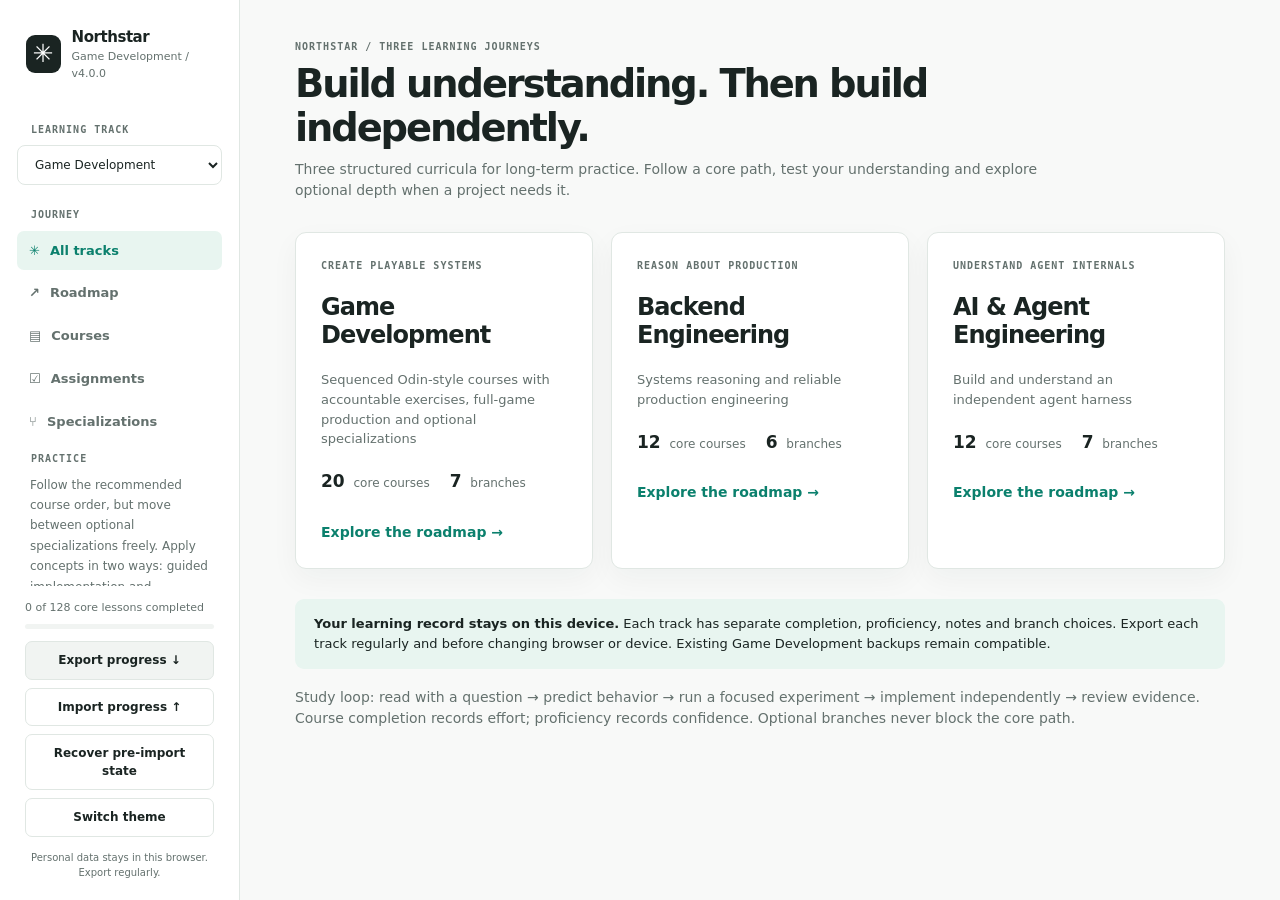
==== commit a506ecf9: "Unify three tracks with isolated progress, recovery and validation" ====
--- a/northstar-game-standalone.html
+++ b/northstar-game-standalone.html
@@ -2,7 +2,7 @@
 <html lang="en">
 <head>
   <meta charset="utf-8"><meta name="viewport" content="width=device-width,initial-scale=1">
-  <meta name="color-scheme" content="light dark"><title>Northstar · Game Development</title>
+  <meta name="color-scheme" content="light dark"><title>Northstar · Learning journeys</title>
   <style>:root{--bg:#f8f9f8;--surface:#fff;--surface2:#f1f4f2;--fg:#1a2422;--muted:#64716e;--border:#e0e7e3;--accent:#0b806d;--accentbg:#e8f5f0;--purple:#7355aa;--warn:#b47b36;--shadow:0 10px 28px rgba(28,47,41,.045);--r:11px;color-scheme:light}
 :root[data-theme=dark]{--bg:#111716;--surface:#1b2321;--surface2:#242d2a;--fg:#e8eeeb;--muted:#a2aea9;--border:#34403b;--accent:#5dc7aa;--accentbg:#1b3b34;--purple:#b5a0e0;--warn:#d8ab70;--shadow:0 12px 35px rgba(0,0,0,.14);color-scheme:dark}
 *{box-sizing:border-box}html,body{padding:0;margin:0;min-height:100%;background:var(--bg);color:var(--fg);font-family:Inter,ui-sans-serif,system-ui,-apple-system,BlinkMacSystemFont,"Segoe UI",sans-serif;font-size:14px;line-height:1.52}a{color:var(--accent);text-decoration:none}a:hover{text-decoration:underline}button,input,textarea,select{font:inherit}button{cursor:pointer;color:inherit}button:focus-visible,a:focus-visible,input:focus-visible,textarea:focus-visible,select:focus-visible{outline:3px solid var(--accent);outline-offset:2px}.shell{display:grid;grid-template-columns:240px minmax(0,1fr);min-height:100vh}.sidebar{background:var(--surface);border-right:1px solid var(--border);padding:26px 17px 20px;display:flex;flex-direction:column;position:sticky;top:0;height:100vh}.brand{display:flex;gap:11px;align-items:center;padding:0 9px 30px}.brand-symbol{background:var(--fg);color:var(--surface);font-size:25px;width:38px;height:38px;border-radius:9px;display:grid;place-items:center}.brand strong{display:block;font-size:15px;letter-spacing:-.03em}.brand small{display:block;color:var(--muted);font-size:11px}.side-label,.eyebrow{font-family:ui-monospace,SFMono-Regular,Menlo,monospace;letter-spacing:.1em;font-size:10px;font-weight:700;color:var(--muted)}.side-label{margin:10px 14px 8px}.primary-nav{display:grid;gap:3px}.primary-nav a{padding:10px 12px;display:flex;gap:10px;align-items:center;border-radius:7px;color:var(--muted);font-size:13px;font-weight:560}.primary-nav a:hover{background:var(--surface2);text-decoration:none}.primary-nav a.active{background:var(--accentbg);color:var(--accent)}.side-note{color:var(--muted);font-size:12px;line-height:1.7;padding:0 13px}.side-note b{font-weight:650;color:var(--fg)}.side-bottom{margin-top:auto;display:grid;gap:8px;padding:14px 8px 0}.progress-mini{font-size:11px;color:var(--muted);margin-bottom:4px}.track{height:5px;background:var(--surface2);border-radius:30px;margin-top:8px;overflow:hidden}.track span{height:100%;background:var(--accent);display:block;transition:width .2s}.tiny{border:1px solid var(--border);background:var(--surface2);padding:9px 10px;border-radius:7px;font-size:12px;font-weight:560}.tiny.subtle{background:transparent}.tiny:hover{border-color:var(--accent)}.fullwidth{width:100%}.footnote{font-size:10px;color:var(--muted);text-align:center;margin-top:5px}.main{min-width:0;padding:39px clamp(20px,4.3vw,72px) 65px}.width{max-width:1140px;margin:0 auto}.page-top{margin-bottom:28px}.page-top h1{font-size:clamp(29px,3vw,40px);letter-spacing:-.055em;line-height:1.13;margin:8px 0 10px;font-weight:760}.page-top p{color:var(--muted);margin:0;max-width:800px;font-size:14px}.metric-strip{display:flex;gap:20px;flex-wrap:wrap;margin:20px 0 27px;font-size:12px;color:var(--muted)}.metric-strip b{font-size:17px;color:var(--fg);margin-right:5px}.pane{background:var(--surface);border:1px solid var(--border);border-radius:var(--r);box-shadow:var(--shadow)}.bar{display:flex;align-items:center;justify-content:space-between;gap:12px;flex-wrap:wrap;margin-bottom:14px}.bar h2{margin:0;font-size:18px;letter-spacing:-.03em}.muted{color:var(--muted)}.tinytext{font-size:12px}.label{font-size:10px;letter-spacing:.1em;color:var(--muted);font-weight:700;text-transform:uppercase}.pill{padding:3px 8px;background:var(--surface2);border:1px solid var(--border);border-radius:999px;font-size:11px;color:var(--muted);white-space:nowrap}.pill.core{background:var(--accentbg);color:var(--accent);border-color:transparent}.pill.opt{color:var(--purple);border-color:transparent;background:color-mix(in srgb,var(--purple) 11%,var(--surface))}.pill.check{color:var(--warn)}.actions{display:flex;gap:8px;align-items:center;flex-wrap:wrap}.btn{display:inline-flex;align-items:center;justify-content:center;gap:8px;padding:10px 13px;border:1px solid var(--border);background:var(--surface);border-radius:8px;color:var(--fg);font-weight:650;font-size:12px;white-space:nowrap;text-decoration:none}.btn:hover{border-color:var(--accent);text-decoration:none}.btn.primary{background:var(--accent);color:#fff;border-color:var(--accent)}.btn.primary:hover{filter:brightness(.94)}.btn.ghost{border:0;background:transparent}.split{display:grid;grid-template-columns:minmax(0,1fr) 285px;gap:18px;align-items:start}.map-stage{overflow:auto;max-height:74vh;min-height:480px;padding:22px;background-image:radial-gradient(var(--border) .65px,transparent .65px);background-size:19px 19px;border-radius:var(--r);border:1px solid var(--border)}.diagram{position:relative;width:1000px;transform-origin:top left;min-height:100%;}.map-lines{position:absolute;top:0;left:0;pointer-events:none;z-index:0;overflow:visible}.graph-node{position:absolute;width:260px;min-height:66px;text-align:left;padding:11px 13px;border:1px solid var(--border);background:var(--surface);border-radius:9px;z-index:2;box-shadow:0 3px 8px rgba(0,0,0,.035);color:var(--fg)}.graph-node:hover{border-color:var(--accent);box-shadow:var(--shadow)}.graph-node.selected{outline:2px solid var(--accent);outline-offset:2px}.graph-node.optional{width:265px;border-style:dashed}.graph-node.done{border-left:4px solid var(--accent)}.graph-node .number{color:var(--muted);font-size:10px;margin-bottom:3px}.graph-node b{font-size:12px;display:block;line-height:1.35}.graph-node small{display:block;font-size:10px;color:var(--muted);margin-top:4px}.graph-node .node-kind{float:right;color:var(--purple)}.phase-label{position:absolute;left:10px;z-index:1;font:700 10px ui-monospace,SFMono-Regular,monospace;color:var(--muted);letter-spacing:.05em}.inspector{padding:21px;position:sticky;top:16px}.inspector h3{font-size:19px;line-height:1.3;letter-spacing:-.04em;margin:11px 0}.inspector p{font-size:12px;line-height:1.7;color:var(--muted)}.inspector ul,.content ul{padding-left:19px}.inspector li{margin-bottom:5px}.divider{height:1px;background:var(--border);margin:18px 0}.course-list{display:grid;gap:8px}.course-row{display:flex;align-items:center;gap:15px;text-align:left;width:100%;padding:14px 17px;border:1px solid var(--border);background:var(--surface);border-radius:9px}.course-row:hover{border-color:var(--accent)}.course-row .num{color:var(--muted);font:600 11px ui-monospace,monospace;width:25px}.course-row .body{flex:1;min-width:0}.course-row strong{font-size:14px}.course-row .descr{color:var(--muted);font-size:12px;margin-top:2px}.phase-heading{margin:27px 0 11px;font-size:10px;letter-spacing:.1em;color:var(--muted);text-transform:uppercase}.field{display:block;width:100%;border:1px solid var(--border);border-radius:8px;padding:11px 13px;background:var(--surface);color:var(--fg)}.tabs{display:flex;gap:4px;flex-wrap:wrap;margin-bottom:22px}.tabs button{border:1px solid var(--border);border-radius:7px;padding:8px 11px;background:var(--surface);font-size:12px}.tabs button.active{background:var(--accentbg);border-color:var(--accent);color:var(--accent)}.lesson-row{display:flex;align-items:center;gap:12px;width:100%;padding:15px 14px;background:transparent;border:0;border-bottom:1px solid var(--border);text-align:left}.lesson-row:last-child{border-bottom:0}.lesson-row:hover{background:var(--surface2)}.lesson-row .n{color:var(--muted);font:600 12px ui-monospace,monospace;width:26px}.lesson-row .body{flex:1}.lesson-row strong{display:block;font-size:13px}.lesson-row small{display:block;color:var(--muted);font-size:11px;margin-top:3px}.done-check{display:grid;place-items:center;width:22px;height:22px;border-radius:100%;border:1px solid var(--border);color:var(--muted);font-size:11px}.done-check.yes{color:#fff;background:var(--accent);border-color:var(--accent)}.content{max-width:780px;font-size:14px;line-height:1.8}.content h2{font-size:18px;letter-spacing:-.025em;line-height:1.3;margin:31px 0 12px}.content h3{font-size:15px;margin:18px 0 7px}.content p{margin:8px 0}.content li{margin:5px 0}.reader-top{display:flex;align-items:center;justify-content:space-between;gap:10px;margin-bottom:19px;flex-wrap:wrap}.reader-title{font-size:34px;line-height:1.2;letter-spacing:-.05em;margin:12px 0}.read-resource{border:1px solid var(--border);border-radius:9px;padding:14px 17px;margin:11px 0;background:var(--surface)}.read-resource strong{display:block;font-size:13px}.read-resource .focus{color:var(--muted);font-size:12px;margin:6px 0 0}.assignment{padding:17px;border:1px solid var(--border);border-radius:9px;margin:12px 0;background:var(--surface)}.assignment .assign-head{display:flex;justify-content:space-between;gap:13px}.assignment strong{font-size:13px}.assignment p{font-size:13px;margin:10px 0 0}.assignment .criteria{font-size:12px;color:var(--muted);margin-top:10px}.checkline{display:flex;align-items:start;gap:10px;cursor:pointer}.checkline input{margin-top:4px;accent-color:var(--accent);width:16px;height:16px}.knowledge{border-left:3px solid var(--accent);padding:10px 16px;background:var(--accentbg);border-radius:0 8px 8px 0}.notes-area{width:100%;min-height:140px;border:1px solid var(--border);border-radius:8px;padding:13px;background:var(--surface);color:var(--fg);resize:vertical;line-height:1.6}.progress-tools{border:1px solid var(--border);background:var(--surface);padding:13px;border-radius:9px;display:flex;gap:12px;align-items:center;flex-wrap:wrap}.progress-tools select{padding:7px 9px;border:1px solid var(--border);background:var(--surface);border-radius:7px;color:var(--fg)}.assignment-list{display:grid;gap:10px}.mini-card{border:1px solid var(--border);background:var(--surface);border-radius:8px;padding:13px 16px;display:grid;gap:5px}.mini-card p{color:var(--muted);margin:0;font-size:12px}.mini-card a{font-size:12px}.empty{padding:34px;border:1px dashed var(--border);border-radius:10px;color:var(--muted);text-align:center}.callout{background:var(--accentbg);padding:15px 19px;border-radius:9px;font-size:13px;margin:18px 0;color:var(--fg)}.choice{margin:12px 0;padding:17px 20px;border:1px solid var(--border);border-radius:9px;background:var(--surface)}.choice h3{margin:0 0 8px;font-size:16px}.choice p{color:var(--muted);margin:5px 0 15px;font-size:12px}.choice-options{display:flex;gap:8px;flex-wrap:wrap}.choice-options button{border:1px solid var(--border);background:var(--surface2);padding:8px 10px;border-radius:7px;font-size:12px}.choice-options button.chosen{background:var(--accentbg);color:var(--accent);border-color:var(--accent)}.count{font-variant-numeric:tabular-nums}.hint{font-size:11px;color:var(--muted)}
@@ -49,14 +49,25 @@
 .map-legend span{display:inline-flex;align-items:center;gap:7px}
 .legend-line{width:23px;height:0;border-top:2px solid var(--accent);display:inline-block}
 .legend-line.dashed{border-color:var(--muted);border-top-style:dashed}
+
+/* Shared track landing and portable progress controls. */
+.track-cards{display:grid;grid-template-columns:repeat(3,minmax(0,1fr));gap:18px;margin:30px 0}
+.track-card{display:block;padding:25px;color:var(--fg);text-decoration:none}
+.track-card:hover{border-color:var(--accent);text-decoration:none}
+.track-card h2{font-size:24px;letter-spacing:-.04em;line-height:1.2}
+.track-card p{color:var(--muted);font-size:13px}.track-card strong{color:var(--accent)}
+#trackSelect{font-size:12px;margin-bottom:12px} .sidebar .side-note{max-height:130px;overflow:auto}
+@media(max-width:1050px){.track-cards{grid-template-columns:1fr}}
+@media(max-width:700px){.side-bottom{display:flex;flex-wrap:wrap;margin-top:8px;padding:0}.side-bottom .tiny{width:auto;font-size:10px;padding:7px}.side-bottom .progress-mini{width:100%}.side-bottom .footnote{width:100%;text-align:left}.side-bottom .track{margin-top:3px}#trackSelect{max-width:100%;margin-bottom:8px}.primary-nav{flex-wrap:wrap}.course-row{flex-wrap:wrap}.course-row .body{min-width:160px}.reader-title{overflow-wrap:anywhere}}
 </style>
 </head>
 <body>
 <div class="shell">
   <aside class="sidebar">
     <div class="brand"><span class="brand-symbol">✳</span><div><strong>Northstar</strong><small>Game development / v4.0</small></div></div>
-    <div class="side-label">JOURNEY</div>
+    <label class="side-label" for="trackSelect">LEARNING TRACK</label><select id="trackSelect" class="field"><option value="game">Game Development</option><option value="backend">Backend Engineering</option><option value="ai">AI &amp; Agent Engineering</option></select><div class="side-label">JOURNEY</div>
     <nav class="primary-nav" aria-label="Primary navigation">
+      <a href="#/home" data-nav="home">✳ <span>All tracks</span></a>
       <a href="#/map" data-nav="map">↗ <span>Roadmap</span></a>
       <a href="#/courses" data-nav="courses">▤ <span>Courses</span></a>
       <a href="#/assignments" data-nav="assignments">☑ <span>Assignments</span></a>
@@ -69,23 +80,54 @@
       <button class="tiny fullwidth" id="exportBtn">Export progress ↓</button>
       <button class="tiny fullwidth subtle" id="importBtn">Import progress ↑</button>
       <input id="importInput" type="file" accept="application/json,.json" hidden>
+      <button class="tiny fullwidth subtle" id="recoverBtn">Recover pre-import state</button>
       <button class="tiny fullwidth subtle" id="themeBtn">Switch theme</button>
       <div class="footnote">Personal data stays in this browser. Export regularly.</div>
     </div>
   </aside>
   <main class="main" id="app" tabindex="-1"><div class="loading">Loading curriculum…</div></main>
 </div>
-<script>window.NS_DATA={"manifest":{"schema_version":"4.0.0","id":"northstar-game","title":"Game Development — From Movement Playground to a Finished Indie Game","subtitle":"Sequenced Odin-style courses with accountable exercises, full-game production and optional specializations","audience":"Professional backend/CS programmer beginning independent game development with Godot and GDScript","primary_engine":"Godot 4.x stable","weekly_target_hours":5,"core_course_ids":["g01-editor","g02-math","g03-physics","g03b-tinygame","g04-animation","g05-architecture","g06-mechanics","g07-design","g08-ui","g09-level","g10-ai","g11-world","g12-microgame","g13-testing","g14-production","g15-capstone","g16-validation","g16b-fullproduction","g17-publishing","g18-studio"],"optional_course_ids":["s01-game-ai","s02-procgen","s03-graphics","s04-3d","s05-multiplayer","s06-engines","s07-narrative"],"current_focus":"g01-editor","first_assignment_id":"g01-editor-start-a-movement-playground-a1","features":["ordered lessons","recommended prerequisite graph","optional specializations","exercises","course checkpoints","curated reading","personal progress portability"],"learning_policy":"Follow the recommended course order, but move between optional specializations freely. Apply concepts in two ways: guided implementation and independent transfer. Technical docs are allowed.","content_definition":"Every lesson has a concept explanation, two concrete assignments, a knowledge check and a curated reading reference. This is a complete actionable curriculum, not textbook-length lessons or verified courseware.","quality_standard":"Each lesson teaches an explicit idea, links to focused reading, names common failure modes and tests observable outcomes; course projects require independent integration.","progress_migration":"Existing lesson and assignment IDs preserved. New courses/lessons have additive IDs.","notes_on_time":"Estimates describe structured study effort only. Capstone full production is open-ended and not included in promised time-to-release.","course_count":27,"recommended_core_path_complete":true},"courses":[{"id":"g01-editor","track_id":"game","title":"Godot studio & your first playground","phase":"01 · Foundations","position":1,"lane":"core","recommended":false,"summary":"Learn how to think in scenes and nodes by building an immediately interactive toy rather than copying a full game.","focus":"Godot editor, scene tree, input, GDScript, frame updates, basic debugging.","prerequisite_course_ids":[],"lesson_ids":["g01-editor-start-a-movement-playground","g01-editor-scenes-nodes-and-reusable-instances","g01-editor-gdscript-that-communicates-intent","g01-editor-input-and-per-frame-updates","g01-editor-signals-and-scene-lifecycle","g01-editor-debugging-instead-of-guessing","g01-editor-checkpoint"],"checkpoint_id":"g01-editor-checkpoint","estimated_hours":26,"content_status":"authored","design_thread":"After every exercise, ask: what decision does the mechanic give the player, what feedback makes it legible, and what tiny playable variation can test it?"},{"id":"g02-math","track_id":"game","title":"Vectors and expressive 2D movement","phase":"01 · Foundations","position":2,"lane":"core","recommended":false,"summary":"Build intuition for game mathematics by testing contrasting control schemes.","focus":"Coordinates, direction, length, normalization, angles, interpolation, acceleration.","prerequisite_course_ids":["g01-editor"],"lesson_ids":["g02-math-position-displacement-and-vector2","g02-math-magnitude-and-normalization","g02-math-rotation-angles-and-trigonometry","g02-math-velocity-acceleration-and-drag","g02-math-interpolation-and-smooth-follow","g02-math-space-flight-physics","g02-math-checkpoint"],"checkpoint_id":"g02-math-checkpoint","estimated_hours":28,"content_status":"authored","design_thread":"After every exercise, ask: what decision does the mechanic give the player, what feedback makes it legible, and what tiny playable variation can test it?"},{"id":"g03-physics","track_id":"game","title":"Collisions, interactions and simulation","phase":"01 · Foundations","position":3,"lane":"core","recommended":false,"summary":"Learn to reason about bodies, overlaps, queries and contact responses by building tactile obstacle courses.","focus":"CharacterBody2D, Area2D, RigidBody2D, collision layers, masks, raycasting.","prerequisite_course_ids":["g02-math"],"lesson_ids":["g03-physics-shapes-layers-and-masks","g03-physics-characterbody2d-contact-behavior","g03-physics-areas-and-overlap-events","g03-physics-rigid-bodies-and-impulses","g03-physics-raycasts-and-precise-queries","g03-physics-fast-body-collision","g03-physics-towing-constraints","g03-physics-checkpoint"],"checkpoint_id":"g03-physics-checkpoint","estimated_hours":33,"content_status":"authored","design_thread":"After every exercise, ask: what decision does the mechanic give the player, what feedback makes it legible, and what tiny playable variation can test it?"},{"id":"g03b-tinygame","track_id":"game","title":"Finish a tiny game — the first release","phase":"01 · Foundations","position":4,"lane":"core","recommended":true,"summary":"Ship a tiny but complete game before spending months accumulating features.","focus":"Goal, failure, restart, tiny game loop, first-time playtest, exported build.","prerequisite_course_ids":["g03-physics"],"lesson_ids":["g03b-tinygame-promise","g03b-tinygame-startend","g03b-tinygame-difficulty","g03b-tinygame-playtest","g03b-tinygame-export","g03b-tinygame-checkpoint"],"checkpoint_id":"g03b-tinygame-checkpoint","estimated_hours":23,"content_status":"authored"},{"id":"g04-animation","track_id":"game","title":"Animation and game feel","phase":"02 · Craft","position":5,"lane":"core","recommended":false,"summary":"Make actions readable and satisfying through timing, motion, effects and sound.","focus":"AnimationPlayer, AnimatedSprite2D, tweens, transitions, audio, particles, feedback.","prerequisite_course_ids":["g03b-tinygame"],"lesson_ids":["g04-animation-frames-keyframes-and-easing","g04-animation-animatedsprite2d-and-sprite-sheets","g04-animation-animationplayer-and-tweens","g04-animation-animation-state-and-transitions","g04-animation-particles-audio-and-hit-feedback","g04-animation-checkpoint"],"checkpoint_id":"g04-animation-checkpoint","estimated_hours":23,"content_status":"authored"},{"id":"g05-architecture","track_id":"game","title":"Game code architecture","phase":"02 · Craft","position":6,"lane":"core","recommended":false,"summary":"Learn how to combine mechanics into changeable systems while avoiding premature frameworks.","focus":"State machines, component composition, events, configuration, ownership, tests, saving.","prerequisite_course_ids":["g04-animation"],"lesson_ids":["g05-architecture-define-responsibility-boundaries","g05-architecture-finite-state-machines","g05-architecture-signals-commands-and-event-flow","g05-architecture-composition-and-data-driven-content","g05-architecture-save-load-and-durable-identity","g05-architecture-architecture-checkpoint-and-refactor","g05-architecture-checkpoint"],"checkpoint_id":"g05-architecture-checkpoint","estimated_hours":26,"content_status":"authored"},{"id":"g06-mechanics","track_id":"game","title":"Gameplay mechanics and systems","phase":"02 · Craft","position":7,"lane":"core","recommended":false,"summary":"Turn reusable foundations into small, expressive mechanics, each with explicit rules.","focus":"Health, damage, cooldowns, pickups, inventories, abilities, status effects.","prerequisite_course_ids":["g05-architecture"],"lesson_ids":["g06-mechanics-interactions-with-explicit-contracts","g06-mechanics-health-damage-and-invulnerability","g06-mechanics-inventory-and-items","g06-mechanics-cooldowns-abilities-and-resources","g06-mechanics-progression-and-upgrade-balancing","g06-mechanics-checkpoint"],"checkpoint_id":"g06-mechanics-checkpoint","estimated_hours":23,"content_status":"authored"},{"id":"g07-design","track_id":"game","title":"Game design and rapid prototyping","phase":"02 · Craft","position":8,"lane":"core","recommended":false,"summary":"Learn how rules create decisions, why people keep playing and how to evaluate fun.","focus":"Core loops, mechanics/dynamics, goals, risk/reward, iteration, difficulty.","prerequisite_course_ids":["g06-mechanics"],"lesson_ids":["g07-design-mechanics-dynamics-and-player-goals","g07-design-core-loops-and-meaningful-decisions","g07-design-difficulty-and-challenge-curves","g07-design-balancing-with-observation","g07-design-rapid-experiments-and-cutting-scope","g07-design-checkpoint"],"checkpoint_id":"g07-design-checkpoint","estimated_hours":23,"content_status":"authored"},{"id":"g08-ui","track_id":"game","title":"Game UI, UX and accessibility","phase":"02 · Craft","position":9,"lane":"core","recommended":false,"summary":"Build interfaces that explain choices and work for different users and input devices.","focus":"HUDs, control focus, onboarding, settings, input remapping, accessibility.","prerequisite_course_ids":["g06-mechanics"],"lesson_ids":["g08-ui-hud-hierarchy-and-readability","g08-ui-menus-and-input-focus","g08-ui-tutorialization-without-lectures","g08-ui-accessible-settings-and-feedback","g08-ui-user-testing-of-interfaces","g08-ui-checkpoint"],"checkpoint_id":"g08-ui-checkpoint","estimated_hours":23,"content_status":"authored"},{"id":"g09-level","track_id":"game","title":"Level and encounter design","phase":"03 · Complete games","position":10,"lane":"core","recommended":false,"summary":"Construct places that teach, challenge and guide players through meaningful experiences.","focus":"Level grammar, encounter setup, spatial guidance, pacing and readability.","prerequisite_course_ids":["g07-design","g08-ui"],"lesson_ids":["g09-level-spatial-readability-and-wayfinding","g09-level-level-progression-grammar","g09-level-encounters-and-enemy-placement","g09-level-pacing-and-tension","g09-level-iterating-from-playtest-traces","g09-level-checkpoint"],"checkpoint_id":"g09-level-checkpoint","estimated_hours":23,"content_status":"authored"},{"id":"g10-ai","track_id":"game","title":"Game AI essentials","phase":"03 · Complete games","position":11,"lane":"core","recommended":false,"summary":"Build understandable enemies that produce interesting situations without needing machine learning.","focus":"Finite-state behaviors, perception, pursuing, navigation, investigation, debugging.","prerequisite_course_ids":["g05-architecture","g09-level"],"lesson_ids":["g10-ai-behavior-state-machines","g10-ai-sight-sound-and-suspicion","g10-ai-steering-and-pursuit","g10-ai-navigation-and-obstacles","g10-ai-ai-debugging-and-fairness","g10-ai-checkpoint"],"checkpoint_id":"g10-ai-checkpoint","estimated_hours":23,"content_status":"authored"},{"id":"g11-world","track_id":"game","title":"Randomness and procedural fundamentals","phase":"03 · Complete games","position":12,"lane":"core","recommended":false,"summary":"Use controlled randomness to produce variety without sacrificing solvability or intended design.","focus":"RNG, deterministic seeds, weighted selection, rooms, guarantees, validation.","prerequisite_course_ids":["g09-level"],"lesson_ids":["g11-world-random-number-generators-and-seeds","g11-world-distributions-and-weighted-choices","g11-world-tile-grids-and-room-connectivity","g11-world-rule-based-and-constrained-generation","g11-world-procedural-qa-and-reproducibility","g11-world-checkpoint"],"checkpoint_id":"g11-world-checkpoint","estimated_hours":23,"content_status":"authored"},{"id":"g12-microgame","track_id":"game","title":"Ship one polished microgame","phase":"03 · Complete games","position":13,"lane":"core","recommended":false,"summary":"Practice the complete development cycle in a deliberately small game with beginning, rules and ending.","focus":"Scope, vertical slices, integrated mechanics, playtesting and finished builds.","prerequisite_course_ids":["g04-animation","g07-design","g08-ui","g09-level","g10-ai"],"lesson_ids":["g12-microgame-define-a-one-page-game-specification","g12-microgame-integrate-without-regression","g12-microgame-playtest-comprehension","g12-microgame-polish-and-freeze-scope","g12-microgame-export-and-release-a-playable-build","g12-microgame-checkpoint"],"checkpoint_id":"g12-microgame-checkpoint","estimated_hours":23,"content_status":"authored"},{"id":"g13-testing","track_id":"game","title":"Debugging, automated checks and performance","phase":"04 · Professional craft","position":14,"lane":"core","recommended":false,"summary":"Learn to diagnose actual problems and optimize measurements, not intuitions.","focus":"Bug reproduction, performance budgets, CPU/GPU profiling, memory, regression QA.","prerequisite_course_ids":["g12-microgame"],"lesson_ids":["g13-testing-reproduction-logs-and-breakpoints","g13-testing-profiling-the-frame","g13-testing-memory-and-allocation-behavior","g13-testing-rendering-and-draw-cost","g13-testing-regression-suites-and-smoke-testing","g13-testing-asteroid-stress","g13-testing-checkpoint"],"checkpoint_id":"g13-testing-checkpoint","estimated_hours":28,"content_status":"authored"},{"id":"g14-production","track_id":"game","title":"Content pipelines, tooling and collaboration","phase":"04 · Professional craft","position":15,"lane":"core","recommended":false,"summary":"Convert prototypes into repeatable production processes without overengineering.","focus":"Assets, licensing, source control, import pipelines, builds, feedback handoffs.","prerequisite_course_ids":["g12-microgame"],"lesson_ids":["g14-production-asset-import-and-provenance","g14-production-project-organization-and-version-control","g14-production-designer-friendly-tooling","g14-production-build-and-release-automation","g14-production-creative-collaboration-and-handoffs","g14-production-checkpoint"],"checkpoint_id":"g14-production-checkpoint","estimated_hours":23,"content_status":"authored"},{"id":"g15-capstone","track_id":"game","title":"Exploration & Salvage capstone — design and vertical slice","phase":"05 · Capstone & shipping","position":16,"lane":"core","recommended":false,"summary":"Turn the existing Godot game into a focused, testable experience rather than an infinite feature backlog.","focus":"Core loop, sonar, enemy response, salvage, extraction, production cuts, vertical slice.","prerequisite_course_ids":["g10-ai","g11-world","g13-testing","g14-production"],"lesson_ids":["g15-capstone-define-the-player-promise-and-scope","g15-capstone-sonar-as-a-risk-reward-mechanic","g15-capstone-salvage-towing-and-extraction","g15-capstone-system-integration-and-state-ownership","g15-capstone-vertical-slice-readiness","g15-capstone-checkpoint"],"checkpoint_id":"g15-capstone-checkpoint","estimated_hours":45,"content_status":"authored","effort_note":"Guided curriculum work only; actual vertical-slice production may require far more time."},{"id":"g16-validation","track_id":"game","title":"Playtesting, iteration and audience validation","phase":"05 · Capstone & shipping","position":17,"lane":"core","recommended":false,"summary":"Learn from real players before expanding investment in content or marketing.","focus":"Playtest observation, hypotheses, retention, feedback, usability, discovery signals.","prerequisite_course_ids":["g15-capstone"],"lesson_ids":["g16-validation-recruiting-and-running-useful-playtests","g16-validation-qualitative-versus-quantitative-signals","g16-validation-prioritizing-changes","g16-validation-validating-the-game-premise","g16-validation-decision-gates-and-scope-cuts","g16-validation-checkpoint"],"checkpoint_id":"g16-validation-checkpoint","estimated_hours":23,"content_status":"authored"},{"id":"g16b-fullproduction","track_id":"game","title":"Complete the full game — production to release candidate","phase":"05 · Your first serious game","position":18,"lane":"core","recommended":true,"summary":"Transform the validated vertical slice into a complete, stable, content-rich game with tested beginning-to-end progression.","focus":"Scope lock, production planning, content cadence, alpha, beta, release candidate, save compatibility and support.","prerequisite_course_ids":["g16-validation"],"lesson_ids":["g16b-fullproduction-scope","g16b-fullproduction-milestones","g16b-fullproduction-content","g16b-fullproduction-alpha","g16b-fullproduction-beta","g16b-fullproduction-saves","g16b-fullproduction-releasecandidate","g16b-fullproduction-checkpoint"],"checkpoint_id":"g16b-fullproduction-checkpoint","estimated_hours":45,"content_status":"authored","effort_note":"Course study hours are separate from full game production; do not interpret as a game completion estimate."},{"id":"g17-publishing","track_id":"game","title":"Publishing, promotion and release operations","phase":"05 · Capstone & shipping","position":19,"lane":"core","recommended":false,"summary":"Prepare a genuine commercial release, from positioning and demo quality to launch operations.","focus":"Store presence, demo, distribution, localization, pricing, press, post-launch.","prerequisite_course_ids":["g16b-fullproduction"],"lesson_ids":["g17-publishing-positioning-and-market-research","g17-publishing-steam-page-and-visual-communication","g17-publishing-demos-festivals-and-wishlists","g17-publishing-pricing-localization-and-accessibility","g17-publishing-launch-operations-and-support","g17-publishing-checkpoint"],"checkpoint_id":"g17-publishing-checkpoint","estimated_hours":23,"content_status":"authored"},{"id":"g18-studio","track_id":"game","title":"Indie studio foundations and sustainable development","phase":"05 · Capstone & shipping","position":20,"lane":"core","recommended":false,"summary":"Learn the economic and human realities of building an independent studio without assuming instant scale.","focus":"Budget, IP, collaboration, contracts, funding options, runway and production decisions.","prerequisite_course_ids":["g17-publishing"],"lesson_ids":["g18-studio-scope-and-sustainable-planning","g18-studio-budgets-and-revenue-reality","g18-studio-collaborators-contracts-and-ownership","g18-studio-publishers-grants-and-funding-tradeoffs","g18-studio-studio-strategy-and-next-project","g18-studio-checkpoint"],"checkpoint_id":"g18-studio-checkpoint","estimated_hours":23,"content_status":"authored"},{"id":"s01-game-ai","track_id":"game","title":"Advanced Game AI & autonomous behavior","phase":"06 · Optional specializations","position":19,"lane":"optional","recommended":true,"summary":"Explore richer enemy decision systems for stealth, tactics and systemic worlds.","focus":"Behavior trees, utility selection, cover, squads, AI authoring and behavior tests.","prerequisite_course_ids":["g10-ai"],"lesson_ids":["s01-game-ai-behavior-trees-and-reusable-tasks","s01-game-ai-utility-driven-decision-making","s01-game-ai-group-tactics-and-coordination","s01-game-ai-testing-emergent-enemy-behavior","s01-game-ai-checkpoint"],"checkpoint_id":"s01-game-ai-checkpoint","estimated_hours":20,"content_status":"authored"},{"id":"s02-procgen","track_id":"game","title":"Advanced Procedural Worlds & Simulation","phase":"06 · Optional specializations","position":20,"lane":"optional","recommended":true,"summary":"Create richly varied sectors while preserving navigability, intent and testability.","focus":"Graphs, generation grammar, noise, authored constraints, ecology and simulation.","prerequisite_course_ids":["g11-world"],"lesson_ids":["s02-procgen-room-graphs-and-spatial-partitioning","s02-procgen-noise-and-thematic-clustering","s02-procgen-generation-grammars-and-constraints","s02-procgen-simulating-systemic-ecology","s02-procgen-checkpoint"],"checkpoint_id":"s02-procgen-checkpoint","estimated_hours":20,"content_status":"authored"},{"id":"s03-graphics","track_id":"game","title":"Rendering, shaders and advanced VFX","phase":"06 · Optional specializations","position":21,"lane":"optional","recommended":false,"summary":"Develop rendering literacy and build atmospheric interactive effects.","focus":"CanvasItem shaders, fragment math, materials, lighting, GPU profiling.","prerequisite_course_ids":["g04-animation","g13-testing"],"lesson_ids":["s03-graphics-how-the-2d-rendering-pipeline-works","s03-graphics-canvasitem-shader-fundamentals","s03-graphics-lighting-color-and-compositing","s03-graphics-profiling-vfx-and-drawing","s03-graphics-checkpoint"],"checkpoint_id":"s03-graphics-checkpoint","estimated_hours":20,"content_status":"authored"},{"id":"s04-3d","track_id":"game","title":"3D Gameplay Development","phase":"06 · Optional specializations","position":22,"lane":"optional","recommended":false,"summary":"Extend existing gameplay principles into 3D coordinate systems, cameras and spatial interaction.","focus":"Vector3, transforms, cameras, CharacterBody3D, collision, 3D animation.","prerequisite_course_ids":["g03-physics","g09-level"],"lesson_ids":["s04-3d-3d-spaces-vectors-and-transforms","s04-3d-3d-camera-systems","s04-3d-3d-physics-and-interaction","s04-3d-animation-and-3d-presentation","s04-3d-checkpoint"],"checkpoint_id":"s04-3d-checkpoint","estimated_hours":20,"content_status":"authored"},{"id":"s05-multiplayer","track_id":"game","title":"Multiplayer Networking","phase":"06 · Optional specializations","position":23,"lane":"optional","recommended":false,"summary":"Understand authority, replication and latency by building one small networked game.","focus":"Networking authority, serialization, prediction, interpolation and security.","prerequisite_course_ids":["g05-architecture"],"lesson_ids":["s05-multiplayer-authority-and-game-state","s05-multiplayer-replication-and-event-synchronization","s05-multiplayer-interpolation-and-prediction","s05-multiplayer-recovery-disconnects-and-testing","s05-multiplayer-checkpoint"],"checkpoint_id":"s05-multiplayer-checkpoint","estimated_hours":20,"content_status":"authored"},{"id":"s06-engines","track_id":"game","title":"C++, engine internals and data-oriented systems","phase":"06 · Optional specializations","position":24,"lane":"optional","recommended":false,"summary":"Go beyond engine use into native performance and foundational architecture.","focus":"C++ ownership, update loops, ECS principles, memory, rendering pipeline fundamentals.","prerequisite_course_ids":["g13-testing"],"lesson_ids":["s06-engines-modern-c-ownership-and-lifetime","s06-engines-writing-a-tiny-simulation-loop","s06-engines-data-layout-and-locality","s06-engines-engine-architecture-and-rendering-concepts","s06-engines-checkpoint"],"checkpoint_id":"s06-engines-checkpoint","estimated_hours":20,"content_status":"authored"},{"id":"s07-narrative","track_id":"game","title":"Narrative, quests and systemic worldbuilding","phase":"06 · Optional specializations","position":25,"lane":"optional","recommended":false,"summary":"Design branching stories and systemic quest states without fragile hardcoded scripting.","focus":"Quest graphs, dialogue tools, narrative state, consequences and environmental storytelling.","prerequisite_course_ids":["g06-mechanics","g09-level"],"lesson_ids":["s07-narrative-quest-state-and-dependency-graphs","s07-narrative-dialogue-and-branching-consequences","s07-narrative-environmental-storytelling","s07-narrative-systemic-quests-and-testing","s07-narrative-checkpoint"],"checkpoint_id":"s07-narrative-checkpoint","estimated_hours":20,"content_status":"authored"}],"lessons":[{"id":"g01-editor-start-a-movement-playground","course_id":"g01-editor","ordinal":1,"type":"lesson","title":"Start a Movement Playground","explanation":"Start by making one visible object react to one input. A tiny running scene gives faster feedback than constructing a project-wide architecture.","why_it_matters":"Start by making one visible object react to one input. This matters when you need to change the game's behavior independently without hiding bugs inside other systems.","outcomes":["Create your first Movement Playground in a new Godot project: a 2D scene with a colored square that moves with WASD","Build a small movement playground with a start marker and a reset button; include a visible control legend","Change the input action in Project Settings; movement should follow the remapped key without code edits."],"reading":[{"resource_id":"godot-nodes","priority":"required","reading_focus":"Read **the relevant examples**. Your goal is to explain: Start by making one visible object react to one input. Afterward, test the idea in a throwaway Godot scene; do not copy the tutorial wholesale.","estimated_minutes":20},{"resource_id":"godot-steps","priority":"optional","reading_focus":"Optional background: compare the examples with your implementation of start a movement playground. Focus on design tradeoffs, not memorizing an API.","estimated_minutes":20}],"assignments":["g01-editor-start-a-movement-playground-a1","g01-editor-start-a-movement-playground-a2"],"knowledge_check":{"question":"Explain which node owns input and how to reset the scene.","self_review":"Explain your answer in your own words and test one related behavior in the editor.","answer_guidance":"A good answer should mention: Start by making one visible object react to one input. A tiny running scene gives faster feedback than constructing a project-wide architecture. It should also distinguish the common failure: A square moved with a static offset may seem correct until you change the frame rate."},"estimated_hours":3,"status":"authored","prerequisite_lesson_ids":[],"concepts_in_context":"Start by making one visible object react to one input. A tiny running scene gives faster feedback than constructing a project-wide architecture.","pitfalls":["A square moved with a static offset may seem correct until you change the frame rate."],"worked_through_thought":"Before using an API, identify what information this mechanic owns, when that information changes, and how you will observe the result. For start a movement playground, build the smallest observable example first, then introduce a counterexample to your assumptions.","acceptance_focus":"Change the input action in Project Settings; movement should follow the remapped key without code edits.","study_steps":["Read the assigned section and restate its key idea in your own words: Start by making one visible object react to one input.","Predict what can go wrong before coding: A square moved with a static offset may seem correct until you change the frame rate.","Implement the guided warm-up, change one parameter, and inspect the result.","Attempt the independent extension without copying the guided solution; then check the criteria."]},{"id":"g01-editor-scenes-nodes-and-reusable-instances","course_id":"g01-editor","ordinal":2,"type":"lesson","title":"Scenes, nodes and reusable instances","explanation":"A scene is a saved reusable node hierarchy. An instance inherits its structure but can override local properties.","why_it_matters":"A scene is a saved reusable node hierarchy. This matters when you need to change the game's behavior independently without hiding bugs inside other systems.","outcomes":["Create a reusable obstacle scene and place three different instances","Build a playground with two distinct interactive scene types, each reused without copying scripts","Modify the reusable source scene and confirm all three instances inherit the change while per-instance colors remain different."],"reading":[{"resource_id":"godot-instancing","priority":"required","reading_focus":"Read **the relevant examples**. Your goal is to explain: A scene is a saved reusable node hierarchy. Afterward, test the idea in a throwaway Godot scene; do not copy the tutorial wholesale.","estimated_minutes":20}],"assignments":["g01-editor-scenes-nodes-and-reusable-instances-a1","g01-editor-scenes-nodes-and-reusable-instances-a2"],"knowledge_check":{"question":"What changes when you edit the source scene after instantiating it?","self_review":"Explain your answer in your own words and test one related behavior in the editor.","answer_guidance":"A good answer should mention: A scene is a saved reusable node hierarchy. An instance inherits its structure but can override local properties. It should also distinguish the common failure: Copying an entire player or obstacle script for each instance creates divergence."},"estimated_hours":3,"status":"authored","prerequisite_lesson_ids":["g01-editor-start-a-movement-playground"],"concepts_in_context":"A scene is a saved reusable node hierarchy. An instance inherits its structure but can override local properties.","pitfalls":["Copying an entire player or obstacle script for each instance creates divergence."],"worked_through_thought":"Before using an API, identify what information this mechanic owns, when that information changes, and how you will observe the result. For scenes, nodes and reusable instances, build the smallest observable example first, then introduce a counterexample to your assumptions.","acceptance_focus":"Modify the reusable source scene and confirm all three instances inherit the change while per-instance colors remain different.","study_steps":["Read the assigned section and restate its key idea in your own words: A scene is a saved reusable node hierarchy.","Predict what can go wrong before coding: Copying an entire player or obstacle script for each instance creates divergence.","Implement the guided warm-up, change one parameter, and inspect the result.","Attempt the independent extension without copying the guided solution; then check the criteria."]},{"id":"g01-editor-gdscript-that-communicates-intent","course_id":"g01-editor","ordinal":3,"type":"lesson","title":"GDScript that communicates intent","explanation":"GDScript makes intentions readable through typed values, named exports and small functions. Treat names as part of the design.","why_it_matters":"GDScript makes intentions readable through typed values, named exports and small functions. This matters when you need to change the game's behavior independently without hiding bugs inside other systems.","outcomes":["Expose movement speed as an exported property and tune it from Inspector","Add three character presets as resources or scene variants; compare their feel without editing source code","Rename a child node deliberately, observe the failure, then update references and explain an alternative less fragile structure."],"reading":[{"resource_id":"gdscript","priority":"required","reading_focus":"Read **the relevant examples**. Your goal is to explain: GDScript makes intentions readable through typed values, named exports and small functions. Afterward, test the idea in a throwaway Godot scene; do not copy the tutorial wholesale.","estimated_minutes":20},{"resource_id":"godot-steps","priority":"optional","reading_focus":"Optional background: compare the examples with your implementation of gdscript that communicates intent. Focus on design tradeoffs, not memorizing an API.","estimated_minutes":20}],"assignments":["g01-editor-gdscript-that-communicates-intent-a1","g01-editor-gdscript-that-communicates-intent-a2"],"knowledge_check":{"question":"What belongs in the scene, a Resource, or a runtime variable?","self_review":"Explain your answer in your own words and test one related behavior in the editor.","answer_guidance":"A good answer should mention: GDScript makes intentions readable through typed values, named exports and small functions. Treat names as part of the design. It should also distinguish the common failure: A script can run while silently depending on fragile child-node names."},"estimated_hours":3,"status":"authored","prerequisite_lesson_ids":["g01-editor-scenes-nodes-and-reusable-instances"],"concepts_in_context":"GDScript makes intentions readable through typed values, named exports and small functions. Treat names as part of the design.","pitfalls":["A script can run while silently depending on fragile child-node names."],"worked_through_thought":"Before using an API, identify what information this mechanic owns, when that information changes, and how you will observe the result. For gdscript that communicates intent, build the smallest observable example first, then introduce a counterexample to your assumptions.","acceptance_focus":"Rename a child node deliberately, observe the failure, then update references and explain an alternative less fragile structure.","study_steps":["Read the assigned section and restate its key idea in your own words: GDScript makes intentions readable through typed values, named exports and small functions.","Predict what can go wrong before coding: A script can run while silently depending on fragile child-node names.","Implement the guided warm-up, change one parameter, and inspect the result.","Attempt the independent extension without copying the guided solution; then check the criteria."]},{"id":"g01-editor-input-and-per-frame-updates","course_id":"g01-editor","ordinal":4,"type":"lesson","title":"Input and per-frame updates","explanation":"Input events describe user action; processing callbacks describe repeated updates. Know which responsibility belongs where.","why_it_matters":"Input events describe user action; processing callbacks describe repeated updates. This matters when you need to change the game's behavior independently without hiding bugs inside other systems.","outcomes":["Map WASD and arrow keys to the same actions and add keyboard reset","Display a live velocity/readout overlay and test movement under two frame-rate caps","Map and test two input schemes; hold diagonal input and describe when movement is calculated."],"reading":[{"resource_id":"godot-inputmap","priority":"required","reading_focus":"Read **Input actions and handling**. Your goal is to explain: Input events describe user action; processing callbacks describe repeated updates. Afterward, test the idea in a throwaway Godot scene; do not copy the tutorial wholesale.","estimated_minutes":15}],"assignments":["g01-editor-input-and-per-frame-updates-a1","g01-editor-input-and-per-frame-updates-a2"],"knowledge_check":{"question":"When should you use event handling rather than checking input each frame?","self_review":"Explain your answer in your own words and test one related behavior in the editor.","answer_guidance":"A good answer should mention: Input events describe user action; processing callbacks describe repeated updates. Know which responsibility belongs where. It should also distinguish the common failure: Reading raw physical keys from every script makes rebinding and keyboard/controller parity harder."},"estimated_hours":3,"status":"authored","prerequisite_lesson_ids":["g01-editor-gdscript-that-communicates-intent"],"concepts_in_context":"Input events describe user action; processing callbacks describe repeated updates. Know which responsibility belongs where.","pitfalls":["Reading raw physical keys from every script makes rebinding and keyboard/controller parity harder."],"worked_through_thought":"Before using an API, identify what information this mechanic owns, when that information changes, and how you will observe the result. For input and per-frame updates, build the smallest observable example first, then introduce a counterexample to your assumptions.","acceptance_focus":"Map and test two input schemes; hold diagonal input and describe when movement is calculated.","study_steps":["Read the assigned section and restate its key idea in your own words: Input events describe user action; processing callbacks describe repeated updates.","Predict what can go wrong before coding: Reading raw physical keys from every script makes rebinding and keyboard/controller parity harder.","Implement the guided warm-up, change one parameter, and inspect the result.","Attempt the independent extension without copying the guided solution; then check the criteria."]},{"id":"g01-editor-signals-and-scene-lifecycle","course_id":"g01-editor","ordinal":5,"type":"lesson","title":"Signals and scene lifecycle","explanation":"Signals let a child report an event without knowing its consumer. Scene lifecycle influences when connections and references exist.","why_it_matters":"Signals let a child report an event without knowing its consumer. This matters when you need to change the game's behavior independently without hiding bugs inside other systems.","outcomes":["Emit a signal whenever the character enters a marked area","Build two interactive floor pads: one changes character color, one increments a counter; connect without hardcoded global lookups","Add a reset button and a status label; reconnect/reinstantiate the scene twice without duplicate callbacks."],"reading":[{"resource_id":"godot-signals","priority":"required","reading_focus":"Read **the relevant examples**. Your goal is to explain: Signals let a child report an event without knowing its consumer. Afterward, test the idea in a throwaway Godot scene; do not copy the tutorial wholesale.","estimated_minutes":20}],"assignments":["g01-editor-signals-and-scene-lifecycle-a1","g01-editor-signals-and-scene-lifecycle-a2"],"knowledge_check":{"question":"Why is a signal often preferable to making the pad call the HUD directly?","self_review":"Explain your answer in your own words and test one related behavior in the editor.","answer_guidance":"A good answer should mention: Signals let a child report an event without knowing its consumer. Scene lifecycle influences when connections and references exist. It should also distinguish the common failure: Emitting a signal before the listener connects looks like a mysterious missing event."},"estimated_hours":3,"status":"authored","prerequisite_lesson_ids":["g01-editor-input-and-per-frame-updates"],"concepts_in_context":"Signals let a child report an event without knowing its consumer. Scene lifecycle influences when connections and references exist.","pitfalls":["Emitting a signal before the listener connects looks like a mysterious missing event."],"worked_through_thought":"Before using an API, identify what information this mechanic owns, when that information changes, and how you will observe the result. For signals and scene lifecycle, build the smallest observable example first, then introduce a counterexample to your assumptions.","acceptance_focus":"Add a reset button and a status label; reconnect/reinstantiate the scene twice without duplicate callbacks.","study_steps":["Read the assigned section and restate its key idea in your own words: Signals let a child report an event without knowing its consumer.","Predict what can go wrong before coding: Emitting a signal before the listener connects looks like a mysterious missing event.","Implement the guided warm-up, change one parameter, and inspect the result.","Attempt the independent extension without copying the guided solution; then check the criteria."]},{"id":"g01-editor-debugging-instead-of-guessing","course_id":"g01-editor","ordinal":6,"type":"lesson","title":"Debugging instead of guessing","explanation":"Use the remote scene tree, inspector, breakpoints and visible debug text to confirm the game state rather than guess.","why_it_matters":"Use the remote scene tree, inspector, breakpoints and visible debug text to confirm the game state rather than guess. This matters when you need to change the game's behavior independently without hiding bugs inside other systems.","outcomes":["Place a breakpoint on reset and inspect the player position","Intentionally introduce three playground bugs, diagnose each with debugger evidence and record root causes","Intentionally break an input mapping, locate the fault through an observable trace, and restore it without rewriting the movement script."],"reading":[{"resource_id":"godot-debug","priority":"required","reading_focus":"Read **the relevant examples**. Your goal is to explain: Use the remote scene tree, inspector, breakpoints and visible debug text to confirm the game state rather than guess. Afterward, test the idea in a throwaway Godot scene; do not copy the tutorial wholesale.","estimated_minutes":20}],"assignments":["g01-editor-debugging-instead-of-guessing-a1","g01-editor-debugging-instead-of-guessing-a2"],"knowledge_check":{"question":"Which runtime observation would distinguish bad input from bad movement math?","self_review":"Explain your answer in your own words and test one related behavior in the editor.","answer_guidance":"A good answer should mention: Use the remote scene tree, inspector, breakpoints and visible debug text to confirm the game state rather than guess. It should also distinguish the common failure: Randomly changing code while reproducing an error hides the root cause."},"estimated_hours":3,"status":"authored","prerequisite_lesson_ids":["g01-editor-signals-and-scene-lifecycle"],"concepts_in_context":"Use the remote scene tree, inspector, breakpoints and visible debug text to confirm the game state rather than guess.","pitfalls":["Randomly changing code while reproducing an error hides the root cause."],"worked_through_thought":"Before using an API, identify what information this mechanic owns, when that information changes, and how you will observe the result. For debugging instead of guessing, build the smallest observable example first, then introduce a counterexample to your assumptions.","acceptance_focus":"Intentionally break an input mapping, locate the fault through an observable trace, and restore it without rewriting the movement script.","study_steps":["Read the assigned section and restate its key idea in your own words: Use the remote scene tree, inspector, breakpoints and visible debug text to confirm the game state rather than guess.","Predict what can go wrong before coding: Randomly changing code while reproducing an error hides the root cause.","Implement the guided warm-up, change one parameter, and inspect the result.","Attempt the independent extension without copying the guided solution; then check the criteria."]},{"id":"g01-editor-checkpoint","course_id":"g01-editor","ordinal":7,"type":"checkpoint","title":"Movement Playground — first iteration","explanation":"Create a top-down playground with a movable square, labeled controls, configurable walking speed and a reset action. Use placeholder art. Document node responsibilities.","why_it_matters":"A concrete, independently verifiable integration challenge for Godot studio & your first playground.","outcomes":["Player moves in four directions using configurable actions","Reset restores position and mode predictably","Can explain why scripts attach to particular nodes"],"reading":[{"resource_id":"godot-steps","priority":"recommended","reading_focus":"Revisit the relevant course sections only when blocked."}],"assignments":["g01-editor-checkpoint-project"],"knowledge_check":{"question":"Which implementation decisions would you change if you rebuilt this project?","self_review":"Write a short retrospective grounded in your own code.","answer_guidance":"Your review should cite actual design decisions, a reproduced defect, feedback, and one alternative you decided against."},"estimated_hours":8,"status":"authored","prerequisite_lesson_ids":["g01-editor-debugging-instead-of-guessing"],"acceptance_focus":"Remap WASD controls without changing game code.; Reset after moving twice and confirm both position and UI state reset.; Instantiate two different objects through reusable scenes.","study_steps":["Write your acceptance plan before coding.","Implement the smallest vertical slice of the proposed project.","Run edge-case checks, record failures, and revise.","Demonstrate a fresh run to someone who has not seen your implementation."]},{"id":"g02-math-position-displacement-and-vector2","course_id":"g02-math","ordinal":1,"type":"lesson","title":"Position, displacement and Vector2","explanation":"A position is a point in a coordinate space; displacement is a difference between two points. Vector2 can represent direction, velocity and offsets but the units differ.","why_it_matters":"A position is a point in a coordinate space; displacement is a difference between two points. This matters when you need to change the game's behavior independently without hiding bugs inside other systems.","outcomes":["Draw an arrow from player to mouse pointer; show its coordinates","Build an object-chasing cursor that follows the pointer using a displacement vector; toggle local/global display","Move and rotate a parent node; correctly draw both the local and global position of a child."],"reading":[{"resource_id":"godot-math","priority":"required","reading_focus":"Read **the relevant examples**. Your goal is to explain: A position is a point in a coordinate space; displacement is a difference between two points. Afterward, test the idea in a throwaway Godot scene; do not copy the tutorial wholesale.","estimated_minutes":20},{"resource_id":"godot-move","priority":"optional","reading_focus":"Optional background: compare the examples with your implementation of position, displacement and vector2. Focus on design tradeoffs, not memorizing an API.","estimated_minutes":20}],"assignments":["g02-math-position-displacement-and-vector2-a1","g02-math-position-displacement-and-vector2-a2"],"knowledge_check":{"question":"How does direction differ from position?","self_review":"Explain your answer in your own words and test one related behavior in the editor.","answer_guidance":"A good answer should mention: A position is a point in a coordinate space; displacement is a difference between two points. Vector2 can represent direction, velocity and offsets but the units differ. It should also distinguish the common failure: Confusing global and local coordinates makes followers jump when a parent moves."},"estimated_hours":3,"status":"authored","prerequisite_lesson_ids":[],"concepts_in_context":"A position is a point in a coordinate space; displacement is a difference between two points. Vector2 can represent direction, velocity and offsets but the units differ.","pitfalls":["Confusing global and local coordinates makes followers jump when a parent moves."],"worked_through_thought":"Before using an API, identify what information this mechanic owns, when that information changes, and how you will observe the result. For position, displacement and vector2, build the smallest observable example first, then introduce a counterexample to your assumptions.","acceptance_focus":"Move and rotate a parent node; correctly draw both the local and global position of a child.","study_steps":["Read the assigned section and restate its key idea in your own words: A position is a point in a coordinate space; displacement is a difference between two points.","Predict what can go wrong before coding: Confusing global and local coordinates makes followers jump when a parent moves.","Implement the guided warm-up, change one parameter, and inspect the result.","Attempt the independent extension without copying the guided solution; then check the criteria."]},{"id":"g02-math-magnitude-and-normalization","course_id":"g02-math","ordinal":2,"type":"lesson","title":"Magnitude and normalization","explanation":"Magnitude tells you how long a vector is; normalizing a nonzero vector produces unit length while preserving direction.","why_it_matters":"Magnitude tells you how long a vector is; normalizing a nonzero vector produces unit length while preserving direction. This matters when you need to change the game's behavior independently without hiding bugs inside other systems.","outcomes":["Log input vector length for straight and diagonal movement","Create a sprint track that accurately compares straight versus diagonal traversal before and after normalization","Compare cardinal and diagonal input and verify both yield the same speed within a small tolerance."],"reading":[{"resource_id":"godot-math","priority":"required","reading_focus":"Read **the relevant examples**. Your goal is to explain: Magnitude tells you how long a vector is; normalizing a nonzero vector produces unit length while preserving direction. Afterward, test the idea in a throwaway Godot scene; do not copy the tutorial wholesale.","estimated_minutes":20}],"assignments":["g02-math-magnitude-and-normalization-a1","g02-math-magnitude-and-normalization-a2"],"knowledge_check":{"question":"For a nonzero vector, what does normalization change, what does it preserve, and how should you handle a zero-length vector?","self_review":"Explain your answer in your own words and test one related behavior in the editor.","answer_guidance":"A good answer should mention: Magnitude tells you how long a vector is; normalizing a nonzero vector produces unit length while preserving direction. It should also distinguish the common failure: Normalization does not change a nonzero vector's direction, and attempting to normalize a zero vector needs care."},"estimated_hours":3,"status":"authored","prerequisite_lesson_ids":["g02-math-position-displacement-and-vector2"],"concepts_in_context":"Magnitude tells you how long a vector is; normalizing a nonzero vector produces unit length while preserving direction.","pitfalls":["Normalization does not change a nonzero vector's direction, and attempting to normalize a zero vector needs care."],"worked_through_thought":"Before using an API, identify what information this mechanic owns, when that information changes, and how you will observe the result. For magnitude and normalization, build the smallest observable example first, then introduce a counterexample to your assumptions.","acceptance_focus":"Compare cardinal and diagonal input and verify both yield the same speed within a small tolerance.","study_steps":["Read the assigned section and restate its key idea in your own words: Magnitude tells you how long a vector is; normalizing a nonzero vector produces unit length while preserving direction.","Predict what can go wrong before coding: Normalization does not change a nonzero vector's direction, and attempting to normalize a zero vector needs care.","Implement the guided warm-up, change one parameter, and inspect the result.","Attempt the independent extension without copying the guided solution; then check the criteria."]},{"id":"g02-math-rotation-angles-and-trigonometry","course_id":"g02-math","ordinal":3,"type":"lesson","title":"Rotation, angles and trigonometry","explanation":"Rotation is an angle, and direction can be built from trigonometry or transformed local axes. Godot's positive Y points down on screen.","why_it_matters":"Rotation is an angle, and direction can be built from trigonometry or transformed local axes. This matters when you need to change the game's behavior independently without hiding bugs inside other systems.","outcomes":["Make a character point toward the mouse with radians correctly handled","Create a radial shooting gallery: rotate a turret, aim and align facing to targets","Rotate a pointer through a full turn; thrust follows its visible forward direction at four test angles."],"reading":[{"resource_id":"godot-move","priority":"required","reading_focus":"Read **the relevant examples**. Your goal is to explain: Rotation is an angle, and direction can be built from trigonometry or transformed local axes. Afterward, test the idea in a throwaway Godot scene; do not copy the tutorial wholesale.","estimated_minutes":20}],"assignments":["g02-math-rotation-angles-and-trigonometry-a1","g02-math-rotation-angles-and-trigonometry-a2"],"knowledge_check":{"question":"Why can degree/radian confusion look like a broken movement system?","self_review":"Explain your answer in your own words and test one related behavior in the editor.","answer_guidance":"A good answer should mention: Rotation is an angle, and direction can be built from trigonometry or transformed local axes. Godot's positive Y points down on screen. It should also distinguish the common failure: Mixing degrees and radians or a sprite's visual forward direction makes thrust point sideways."},"estimated_hours":3,"status":"authored","prerequisite_lesson_ids":["g02-math-magnitude-and-normalization"],"concepts_in_context":"Rotation is an angle, and direction can be built from trigonometry or transformed local axes. Godot's positive Y points down on screen.","pitfalls":["Mixing degrees and radians or a sprite's visual forward direction makes thrust point sideways."],"worked_through_thought":"Before using an API, identify what information this mechanic owns, when that information changes, and how you will observe the result. For rotation, angles and trigonometry, build the smallest observable example first, then introduce a counterexample to your assumptions.","acceptance_focus":"Rotate a pointer through a full turn; thrust follows its visible forward direction at four test angles.","study_steps":["Read the assigned section and restate its key idea in your own words: Rotation is an angle, and direction can be built from trigonometry or transformed local axes.","Predict what can go wrong before coding: Mixing degrees and radians or a sprite's visual forward direction makes thrust point sideways.","Implement the guided warm-up, change one parameter, and inspect the result.","Attempt the independent extension without copying the guided solution; then check the criteria."]},{"id":"g02-math-velocity-acceleration-and-drag","course_id":"g02-math","ordinal":4,"type":"lesson","title":"Velocity, acceleration and drag","explanation":"Acceleration changes velocity over time; velocity changes position over time. Damping is a design choice, not a generic on/off friction switch.","why_it_matters":"Acceleration changes velocity over time; velocity changes position over time. This matters when you need to change the game's behavior independently without hiding bugs inside other systems.","outcomes":["Implement instant-start and accelerating movement modes","Create an ice-rink character with tunable drag, and show a velocity arrow that reveals momentum","Compare 30, 60 and 120 FPS movement over five simulated seconds and document measured displacement."],"reading":[{"resource_id":"gaffer-timestep","priority":"required","reading_focus":"Read **Fixed timestep and accumulator**. Your goal is to explain: Acceleration changes velocity over time; velocity changes position over time. Afterward, test the idea in a throwaway Godot scene; do not copy the tutorial wholesale.","estimated_minutes":30}],"assignments":["g02-math-velocity-acceleration-and-drag-a1","g02-math-velocity-acceleration-and-drag-a2"],"knowledge_check":{"question":"Why can acceleration and top speed change game feel independently?","self_review":"Explain your answer in your own words and test one related behavior in the editor.","answer_guidance":"A good answer should mention: Acceleration changes velocity over time; velocity changes position over time. Damping is a design choice, not a generic on/off friction switch. It should also distinguish the common failure: Multiplying movement by delta twice can produce inconsistent motion; overwriting velocity destroys inertia."},"estimated_hours":3,"status":"authored","prerequisite_lesson_ids":["g02-math-rotation-angles-and-trigonometry"],"concepts_in_context":"Acceleration changes velocity over time; velocity changes position over time. Damping is a design choice, not a generic on/off friction switch.","pitfalls":["Multiplying movement by delta twice can produce inconsistent motion; overwriting velocity destroys inertia."],"worked_through_thought":"Before using an API, identify what information this mechanic owns, when that information changes, and how you will observe the result. For velocity, acceleration and drag, build the smallest observable example first, then introduce a counterexample to your assumptions.","acceptance_focus":"Compare 30, 60 and 120 FPS movement over five simulated seconds and document measured displacement.","study_steps":["Read the assigned section and restate its key idea in your own words: Acceleration changes velocity over time; velocity changes position over time.","Predict what can go wrong before coding: Multiplying movement by delta twice can produce inconsistent motion; overwriting velocity destroys inertia.","Implement the guided warm-up, change one parameter, and inspect the result.","Attempt the independent extension without copying the guided solution; then check the criteria."]},{"id":"g02-math-interpolation-and-smooth-follow","course_id":"g02-math","ordinal":5,"type":"lesson","title":"Interpolation and smooth follow","explanation":"Interpolation chooses a position between two values; smoothing needs a time-aware model and an intentional target.","why_it_matters":"Interpolation chooses a position between two values; smoothing needs a time-aware model and an intentional target. This matters when you need to change the game's behavior independently without hiding bugs inside other systems.","outcomes":["Make a follow-camera with adjustable smoothing","Build a follow-the-leader toy with three orbiting companions and compare interpolation strategies","Create a camera follower and compare response over multiple FPS caps; avoid overshoot and jitter."],"reading":[{"resource_id":"godot-math","priority":"required","reading_focus":"Read **the relevant examples**. Your goal is to explain: Interpolation chooses a position between two values; smoothing needs a time-aware model and an intentional target. Afterward, test the idea in a throwaway Godot scene; do not copy the tutorial wholesale.","estimated_minutes":20}],"assignments":["g02-math-interpolation-and-smooth-follow-a1","g02-math-interpolation-and-smooth-follow-a2"],"knowledge_check":{"question":"When should a movement value be moved toward a target rather than lerped by a fixed factor?","self_review":"Explain your answer in your own words and test one related behavior in the editor.","answer_guidance":"A good answer should mention: Interpolation chooses a position between two values; smoothing needs a time-aware model and an intentional target. It should also distinguish the common failure: Using a fixed lerp weight each frame changes responsiveness with frame rate."},"estimated_hours":3,"status":"authored","prerequisite_lesson_ids":["g02-math-velocity-acceleration-and-drag"],"concepts_in_context":"Interpolation chooses a position between two values; smoothing needs a time-aware model and an intentional target.","pitfalls":["Using a fixed lerp weight each frame changes responsiveness with frame rate."],"worked_through_thought":"Before using an API, identify what information this mechanic owns, when that information changes, and how you will observe the result. For interpolation and smooth follow, build the smallest observable example first, then introduce a counterexample to your assumptions.","acceptance_focus":"Create a camera follower and compare response over multiple FPS caps; avoid overshoot and jitter.","study_steps":["Read the assigned section and restate its key idea in your own words: Interpolation chooses a position between two values; smoothing needs a time-aware model and an intentional target.","Predict what can go wrong before coding: Using a fixed lerp weight each frame changes responsiveness with frame rate.","Implement the guided warm-up, change one parameter, and inspect the result.","Attempt the independent extension without copying the guided solution; then check the criteria."]},{"id":"g02-math-space-flight-physics","course_id":"g02-math","ordinal":6,"type":"lesson","title":"Asteroids-style thrust, drift and braking","explanation":"Spaceflight motion is a designed control model: facing direction sets thrust, velocity preserves inertia and damping shapes the feel. Choose whether ship rotation directly sets heading or changes angular velocity. Neither is inherently more realistic or more fun.","concepts_in_context":"Spaceflight motion is a designed control model: facing direction sets thrust, velocity preserves inertia and damping shapes the feel. Choose whether ship rotation directly sets heading or changes angular velocity. Neither is inherently more realistic or more fun.","pitfalls":["Overwriting velocity every frame removes drift; using degrees directly with radian-based trigonometric functions rotates incorrectly."],"why_it_matters":"Spaceflight motion is a designed control model: facing direction sets thrust, velocity preserves inertia and damping shapes the feel. Choose whether ship rotation directly sets heading or changes angular velocity. Neither is inherently more realistic or more fun.","outcomes":["Ship continues drifting when thrust is released in inertial mode.","Rotation changes thrust direction at 0, 90, 180 and 270 degrees.","Motion over equal simulation times is reasonably consistent at 30/60/120 FPS."],"reading":[{"resource_id":"godot-move","priority":"required","reading_focus":"Use the Godot 2D movement guide’s rotation-based movement example as a starting contrast. Implement your own acceleration, angular control and damping rules.","estimated_minutes":25}],"study_steps":["Read the specified reference section and make a hypothesis.","Implement the controlled experiment and record a failure case.","Rebuild a variant independently and compare behavior."],"knowledge_check":{"question":"Which engineering or game-design tradeoff matters most in this experiment?","self_review":"Use a measured result and one alternative.","answer_guidance":"Spaceflight motion is a designed control model: facing direction sets thrust, velocity preserves inertia and damping shapes the feel. Choose whether ship rotation directly sets heading or changes angular velocity. Neither is inherently more realistic or more fun."},"acceptance_focus":"Ship continues drifting when thrust is released in inertial mode.; Rotation changes thrust direction at 0, 90, 180 and 270 degrees.; Motion over equal simulation times is reasonably consistent at 30/60/120 FPS.","estimated_hours":5,"status":"authored","prerequisite_lesson_ids":["g02-math-interpolation-and-smooth-follow"],"assignments":["g02-math-space-flight-physics-a1","g02-math-space-flight-physics-a2"]},{"id":"g02-math-checkpoint","course_id":"g02-math","ordinal":7,"type":"checkpoint","title":"Movement Playground — motion lab","explanation":"Extend the same playground with walking, slippery, dash and analog-feel modes plus small debug visualizations.","why_it_matters":"A concrete, independently verifiable integration challenge for Vectors and expressive 2D movement.","outcomes":["Normal and diagonal speed match for walking mode","Acceleration and friction visibly differ by mode","All modes work at different frame rates"],"reading":[{"resource_id":"godot-move","priority":"recommended","reading_focus":"Revisit the relevant course sections only when blocked."}],"assignments":["g02-math-checkpoint-project"],"knowledge_check":{"question":"Which implementation decisions would you change if you rebuilt this project?","self_review":"Write a short retrospective grounded in your own code.","answer_guidance":"Your review should cite actual design decisions, a reproduced defect, feedback, and one alternative you decided against."},"estimated_hours":8,"status":"authored","prerequisite_lesson_ids":["g02-math-space-flight-physics"],"acceptance_focus":"Measure movement distance at simulated 30/60/120 FPS and compare.; Ship, eight-way movement and follow camera each have distinct tuned parameters.; Correctly handle zero input and diagonal normalization.","study_steps":["Write your acceptance plan before coding.","Implement the smallest vertical slice of the proposed project.","Run edge-case checks, record failures, and revise.","Demonstrate a fresh run to someone who has not seen your implementation."]},{"id":"g03-physics-shapes-layers-and-masks","course_id":"g03-physics","ordinal":1,"type":"lesson","title":"Shapes, layers and masks","explanation":"A collision shape is geometry; a layer says what the body belongs to and a mask says what it checks. Draw a collision table before clicking checkboxes.","why_it_matters":"A collision shape is geometry; a layer says what the body belongs to and a mask says what it checks. This matters when you need to change the game's behavior independently without hiding bugs inside other systems.","outcomes":["Add walls and collision shapes to the movement playground","Create colored doors that accept specific types of actors based on collision-layer rules","Create three categories and verify exactly which pairs block, trigger or ignore each other."],"reading":[{"resource_id":"godot-physics","priority":"required","reading_focus":"Read **the relevant examples**. Your goal is to explain: A collision shape is geometry; a layer says what the body belongs to and a mask says what it checks. Afterward, test the idea in a throwaway Godot scene; do not copy the tutorial wholesale.","estimated_minutes":20}],"assignments":["g03-physics-shapes-layers-and-masks-a1","g03-physics-shapes-layers-and-masks-a2"],"knowledge_check":{"question":"What is the difference between belonging to a layer and detecting a layer?","self_review":"Explain your answer in your own words and test one related behavior in the editor.","answer_guidance":"A good answer should mention: A collision shape is geometry; a layer says what the body belongs to and a mask says what it checks. Draw a collision table before clicking checkboxes. It should also distinguish the common failure: Putting everything on every layer produces hard-to-debug overlaps and unintended contact."},"estimated_hours":3,"status":"authored","prerequisite_lesson_ids":[],"concepts_in_context":"A collision shape is geometry; a layer says what the body belongs to and a mask says what it checks. Draw a collision table before clicking checkboxes.","pitfalls":["Putting everything on every layer produces hard-to-debug overlaps and unintended contact."],"worked_through_thought":"Before using an API, identify what information this mechanic owns, when that information changes, and how you will observe the result. For shapes, layers and masks, build the smallest observable example first, then introduce a counterexample to your assumptions.","acceptance_focus":"Create three categories and verify exactly which pairs block, trigger or ignore each other.","study_steps":["Read the assigned section and restate its key idea in your own words: A collision shape is geometry; a layer says what the body belongs to and a mask says what it checks.","Predict what can go wrong before coding: Putting everything on every layer produces hard-to-debug overlaps and unintended contact.","Implement the guided warm-up, change one parameter, and inspect the result.","Attempt the independent extension without copying the guided solution; then check the criteria."]},{"id":"g03-physics-characterbody2d-contact-behavior","course_id":"g03-physics","ordinal":2,"type":"lesson","title":"CharacterBody2D contact behavior","explanation":"CharacterBody2D gives explicitly controlled movement and collision response. Sliding, floor flags and movement modes are behavior, not universal physics.","why_it_matters":"CharacterBody2D gives explicitly controlled movement and collision response. This matters when you need to change the game's behavior independently without hiding bugs inside other systems.","outcomes":["Make the character slide along a sloped or angled wall","Build a maze that includes tight corners, moving blockers and a wall-slide mechanic","Slide along a wall and into corners at varying speed; no tunneling or stuck motion in your tested range."],"reading":[{"resource_id":"godot-physbody","priority":"required","reading_focus":"Read **move_and_slide and velocity**. Your goal is to explain: CharacterBody2D gives explicitly controlled movement and collision response. Afterward, test the idea in a throwaway Godot scene; do not copy the tutorial wholesale.","estimated_minutes":20}],"assignments":["g03-physics-characterbody2d-contact-behavior-a1","g03-physics-characterbody2d-contact-behavior-a2"],"knowledge_check":{"question":"Why does directly changing transform position bypass useful collision solving?","self_review":"Explain your answer in your own words and test one related behavior in the editor.","answer_guidance":"A good answer should mention: CharacterBody2D gives explicitly controlled movement and collision response. Sliding, floor flags and movement modes are behavior, not universal physics. It should also distinguish the common failure: Treating move_and_slide as a generic rigid-body solver leads to incorrect expectations."},"estimated_hours":3,"status":"authored","prerequisite_lesson_ids":["g03-physics-shapes-layers-and-masks"],"concepts_in_context":"CharacterBody2D gives explicitly controlled movement and collision response. Sliding, floor flags and movement modes are behavior, not universal physics.","pitfalls":["Treating move_and_slide as a generic rigid-body solver leads to incorrect expectations."],"worked_through_thought":"Before using an API, identify what information this mechanic owns, when that information changes, and how you will observe the result. For characterbody2d contact behavior, build the smallest observable example first, then introduce a counterexample to your assumptions.","acceptance_focus":"Slide along a wall and into corners at varying speed; no tunneling or stuck motion in your tested range.","study_steps":["Read the assigned section and restate its key idea in your own words: CharacterBody2D gives explicitly controlled movement and collision response.","Predict what can go wrong before coding: Treating move_and_slide as a generic rigid-body solver leads to incorrect expectations.","Implement the guided warm-up, change one parameter, and inspect the result.","Attempt the independent extension without copying the guided solution; then check the criteria."]},{"id":"g03-physics-areas-and-overlap-events","course_id":"g03-physics","ordinal":3,"type":"lesson","title":"Areas and overlap events","explanation":"Area2D detects occupancy and overlaps without being a solid wall. Signals have entry/exit semantics affected by collision configuration.","why_it_matters":"Area2D detects occupancy and overlaps without being a solid wall. This matters when you need to change the game's behavior independently without hiding bugs inside other systems.","outcomes":["Create a pressure plate that opens a door while occupied","Implement a mini museum of triggers: healing pad, hazard, checkpoint, and pickup; test re-entry and exit events","Build an entrance switch that activates on entry and resets on exit, including re-entry after scene reload."],"reading":[{"resource_id":"godot-area","priority":"required","reading_focus":"Read **body_entered and body_exited**. Your goal is to explain: Area2D detects occupancy and overlaps without being a solid wall. Afterward, test the idea in a throwaway Godot scene; do not copy the tutorial wholesale.","estimated_minutes":12},{"resource_id":"godot-physics","priority":"optional","reading_focus":"Optional background: compare the examples with your implementation of areas and overlap events. Focus on design tradeoffs, not memorizing an API.","estimated_minutes":20}],"assignments":["g03-physics-areas-and-overlap-events-a1","g03-physics-areas-and-overlap-events-a2"],"knowledge_check":{"question":"What behavior belongs on an Area versus a physics body?","self_review":"Explain your answer in your own words and test one related behavior in the editor.","answer_guidance":"A good answer should mention: Area2D detects occupancy and overlaps without being a solid wall. Signals have entry/exit semantics affected by collision configuration. It should also distinguish the common failure: A trigger that only uses body_entered can fail to reset when the player leaves."},"estimated_hours":3,"status":"authored","prerequisite_lesson_ids":["g03-physics-characterbody2d-contact-behavior"],"concepts_in_context":"Area2D detects occupancy and overlaps without being a solid wall. Signals have entry/exit semantics affected by collision configuration.","pitfalls":["A trigger that only uses body_entered can fail to reset when the player leaves."],"worked_through_thought":"Before using an API, identify what information this mechanic owns, when that information changes, and how you will observe the result. For areas and overlap events, build the smallest observable example first, then introduce a counterexample to your assumptions.","acceptance_focus":"Build an entrance switch that activates on entry and resets on exit, including re-entry after scene reload.","study_steps":["Read the assigned section and restate its key idea in your own words: Area2D detects occupancy and overlaps without being a solid wall.","Predict what can go wrong before coding: A trigger that only uses body_entered can fail to reset when the player leaves.","Implement the guided warm-up, change one parameter, and inspect the result.","Attempt the independent extension without copying the guided solution; then check the criteria."]},{"id":"g03-physics-rigid-bodies-and-impulses","course_id":"g03-physics","ordinal":4,"type":"lesson","title":"Rigid bodies and impulses","explanation":"Rigid bodies respond to forces, impulses, mass and damping. Simulated objects should not be manually teleported every frame.","why_it_matters":"Rigid bodies respond to forces, impulses, mass and damping. This matters when you need to change the game's behavior independently without hiding bugs inside other systems.","outcomes":["Push a crate using an impulse and compare masses","Build a tiny bowling alley with objects of varied mass and friction","Push two different masses with an equal impulse, then show their velocity changes and explain the result."],"reading":[{"resource_id":"godot-rigidbody","priority":"required","reading_focus":"Read **apply_central_impulse and CCDMode**. Your goal is to explain: Rigid bodies respond to forces, impulses, mass and damping. Afterward, test the idea in a throwaway Godot scene; do not copy the tutorial wholesale.","estimated_minutes":25}],"assignments":["g03-physics-rigid-bodies-and-impulses-a1","g03-physics-rigid-bodies-and-impulses-a2"],"knowledge_check":{"question":"How does a one-time impulse differ from a continuously applied force?","self_review":"Explain your answer in your own words and test one related behavior in the editor.","answer_guidance":"A good answer should mention: Rigid bodies respond to forces, impulses, mass and damping. Simulated objects should not be manually teleported every frame. It should also distinguish the common failure: Applying impulses every physics tick is different from a one-shot impulse; it adds continuous momentum."},"estimated_hours":3,"status":"authored","prerequisite_lesson_ids":["g03-physics-areas-and-overlap-events"],"concepts_in_context":"Rigid bodies respond to forces, impulses, mass and damping. Simulated objects should not be manually teleported every frame.","pitfalls":["Applying impulses every physics tick is different from a one-shot impulse; it adds continuous momentum."],"worked_through_thought":"Before using an API, identify what information this mechanic owns, when that information changes, and how you will observe the result. For rigid bodies and impulses, build the smallest observable example first, then introduce a counterexample to your assumptions.","acceptance_focus":"Push two different masses with an equal impulse, then show their velocity changes and explain the result.","study_steps":["Read the assigned section and restate its key idea in your own words: Rigid bodies respond to forces, impulses, mass and damping.","Predict what can go wrong before coding: Applying impulses every physics tick is different from a one-shot impulse; it adds continuous momentum.","Implement the guided warm-up, change one parameter, and inspect the result.","Attempt the independent extension without copying the guided solution; then check the criteria."]},{"id":"g03-physics-raycasts-and-precise-queries","course_id":"g03-physics","ordinal":5,"type":"lesson","title":"Raycasts and precise queries","explanation":"Raycasts query along a segment; shape queries cover volume. These can assist targeting, interaction, visibility and fast-object checks.","why_it_matters":"Raycasts query along a segment; shape queries cover volume. This matters when you need to change the game's behavior independently without hiding bugs inside other systems.","outcomes":["Show a visible ray from player to cursor that colors on impact","Make a flashlight puzzle where walls obstruct beams and switches respond only when visible","Place a wall between player and target; line of sight becomes blocked and returns when moved aside."],"reading":[{"resource_id":"godot-ray","priority":"required","reading_focus":"Read **RayCast2D usage**. Your goal is to explain: Raycasts query along a segment; shape queries cover volume. Afterward, test the idea in a throwaway Godot scene; do not copy the tutorial wholesale.","estimated_minutes":15}],"assignments":["g03-physics-raycasts-and-precise-queries-a1","g03-physics-raycasts-and-precise-queries-a2"],"knowledge_check":{"question":"Why is distance alone insufficient to prove line of sight?","self_review":"Explain your answer in your own words and test one related behavior in the editor.","answer_guidance":"A good answer should mention: Raycasts query along a segment; shape queries cover volume. These can assist targeting, interaction, visibility and fast-object checks. It should also distinguish the common failure: Checking distance alone ignores walls, and a raycast hit depends on masks and exceptions."},"estimated_hours":3,"status":"authored","prerequisite_lesson_ids":["g03-physics-rigid-bodies-and-impulses"],"concepts_in_context":"Raycasts query along a segment; shape queries cover volume. These can assist targeting, interaction, visibility and fast-object checks.","pitfalls":["Checking distance alone ignores walls, and a raycast hit depends on masks and exceptions."],"worked_through_thought":"Before using an API, identify what information this mechanic owns, when that information changes, and how you will observe the result. For raycasts and precise queries, build the smallest observable example first, then introduce a counterexample to your assumptions.","acceptance_focus":"Place a wall between player and target; line of sight becomes blocked and returns when moved aside.","study_steps":["Read the assigned section and restate its key idea in your own words: Raycasts query along a segment; shape queries cover volume.","Predict what can go wrong before coding: Checking distance alone ignores walls, and a raycast hit depends on masks and exceptions.","Implement the guided warm-up, change one parameter, and inspect the result.","Attempt the independent extension without copying the guided solution; then check the criteria."]},{"id":"g03-physics-fast-body-collision","course_id":"g03-physics","ordinal":6,"type":"lesson","title":"Fast asteroids, impulses and continuous collision detection","explanation":"A moving body can cross a narrow collider between discrete physics updates. Shape and motion choice, physics frequency and continuous collision detection have performance and correctness tradeoffs.","concepts_in_context":"A moving body can cross a narrow collider between discrete physics updates. Shape and motion choice, physics frequency and continuous collision detection have performance and correctness tradeoffs.","pitfalls":["Checking overlaps only at the current position can miss fast contact; enabling CCD on everything needlessly raises the physics cost."],"why_it_matters":"A moving body can cross a narrow collider between discrete physics updates. Shape and motion choice, physics frequency and continuous collision detection have performance and correctness tradeoffs.","outcomes":["Projectiles cannot pass through the tested wall under the chosen speed range.","Equal impulses produce different velocity changes for unequal masses.","Compare collision reliability and physics cost with CCD off versus on."],"reading":[{"resource_id":"godot-rigidbody","priority":"required","reading_focus":"Compare collision response using the RigidBody2D reference. Look for CCDMode and force/impulse semantics.","estimated_minutes":25}],"study_steps":["Read the specified reference section and make a hypothesis.","Implement the controlled experiment and record a failure case.","Rebuild a variant independently and compare behavior."],"knowledge_check":{"question":"Which engineering or game-design tradeoff matters most in this experiment?","self_review":"Use a measured result and one alternative.","answer_guidance":"A moving body can cross a narrow collider between discrete physics updates. Shape and motion choice, physics frequency and continuous collision detection have performance and correctness tradeoffs."},"acceptance_focus":"Projectiles cannot pass through the tested wall under the chosen speed range.; Equal impulses produce different velocity changes for unequal masses.; Compare collision reliability and physics cost with CCD off versus on.","estimated_hours":5,"status":"authored","prerequisite_lesson_ids":["g03-physics-raycasts-and-precise-queries"],"assignments":["g03-physics-fast-body-collision-a1","g03-physics-fast-body-collision-a2"]},{"id":"g03-physics-towing-constraints","course_id":"g03-physics","ordinal":7,"type":"lesson","title":"Towing, joints and stable attachment","explanation":"A tow line is a constraint between two moving entities. Godot joints are one solution; a controlled distance constraint or arcade follow behavior may produce a better feel. Stability depends on collision geometry, mass ratios, forces and update rules.","concepts_in_context":"A tow line is a constraint between two moving entities. Godot joints are one solution; a controlled distance constraint or arcade follow behavior may produce a better feel. Stability depends on collision geometry, mass ratios, forces and update rules.","pitfalls":["Teleporting a simulated rigid body each frame can inject energy and create jitter; an unconstrained tether can stretch or snap unfairly."],"why_it_matters":"A tow line is a constraint between two moving entities. Godot joints are one solution; a controlled distance constraint or arcade follow behavior may produce a better feel. Stability depends on collision geometry, mass ratios, forces and update rules.","outcomes":["Repeated attach/detach never leaves duplicate joints.","Cargo behaves predictably around obstacles and during fast turns.","Document why the chosen physical or arcade approach best serves the game."],"reading":[{"resource_id":"godot-joint","priority":"required","reading_focus":"Read the PinJoint2D reference and physics overview. First prototype a real joint, then compare with an intentionally simplified arcade tether.","estimated_minutes":25}],"study_steps":["Read the specified reference section and make a hypothesis.","Implement the controlled experiment and record a failure case.","Rebuild a variant independently and compare behavior."],"knowledge_check":{"question":"Which engineering or game-design tradeoff matters most in this experiment?","self_review":"Use a measured result and one alternative.","answer_guidance":"A tow line is a constraint between two moving entities. Godot joints are one solution; a controlled distance constraint or arcade follow behavior may produce a better feel. Stability depends on collision geometry, mass ratios, forces and update rules."},"acceptance_focus":"Repeated attach/detach never leaves duplicate joints.; Cargo behaves predictably around obstacles and during fast turns.; Document why the chosen physical or arcade approach best serves the game.","estimated_hours":5,"status":"authored","prerequisite_lesson_ids":["g03-physics-fast-body-collision"],"assignments":["g03-physics-towing-constraints-a1","g03-physics-towing-constraints-a2"]},{"id":"g03-physics-checkpoint","course_id":"g03-physics","ordinal":8,"type":"checkpoint","title":"Collision Carnival","explanation":"Create a four-room playground featuring walls, triggers, pushable crates and line-of-sight puzzles.","why_it_matters":"A concrete, independently verifiable integration challenge for Collisions, interactions and simulation.","outcomes":["Walls stop the character without tunneling at expected speeds","Triggers respond only to intended bodies","Crates behave differently from characters","Debug overlay exposes collision layers"],"reading":[{"resource_id":"godot-move","priority":"recommended","reading_focus":"Revisit the relevant course sections only when blocked."}],"assignments":["g03-physics-checkpoint-project"],"knowledge_check":{"question":"Which implementation decisions would you change if you rebuilt this project?","self_review":"Write a short retrospective grounded in your own code.","answer_guidance":"Your review should cite actual design decisions, a reproduced defect, feedback, and one alternative you decided against."},"estimated_hours":8,"status":"authored","prerequisite_lesson_ids":["g03-physics-towing-constraints"],"acceptance_focus":"Wall, sensor and crate use intentionally distinct collision masks.; Test corner contact, fast movement and a moving blocker.; Reset interaction states after object exits trigger.","study_steps":["Write your acceptance plan before coding.","Implement the smallest vertical slice of the proposed project.","Run edge-case checks, record failures, and revise.","Demonstrate a fresh run to someone who has not seen your implementation."]},{"id":"g03b-tinygame-promise","course_id":"g03b-tinygame","ordinal":1,"type":"lesson","title":"One rule and a tiny goal","explanation":"A tiny game should be described in one sentence with one win condition and one way to fail. Remove every mechanic that does not serve that promise.","concepts_in_context":"A tiny game should be described in one sentence with one win condition and one way to fail. Remove every mechanic that does not serve that promise.","pitfalls":["Adding mechanics before the first complete loop postpones finishing."],"why_it_matters":"A tiny game should be described in one sentence with one win condition and one way to fail. Remove every mechanic that does not serve that promise.","outcomes":["Describe a 60-second game involving movement and one obstacle.","A new player explains the goal and failure condition without a verbal tutorial."],"study_steps":["Read the selected resource and explain: A tiny game should be described in one sentence with one win condition and one way to fail. Remove every mechanic that does not serve that promise.","Predict this failure: Adding mechanics before the first complete loop postpones finishing.","Complete the guided activity and then the independent transfer exercise."],"reading":[{"resource_id":"design-early","priority":"required","reading_focus":"Read Iterative process and constraints. As you read, identify one idea you can directly apply to this task: One rule and a tiny goal. Test that idea through the guided assignment.","estimated_minutes":20}],"assignments":["g03b-tinygame-promise-a1","g03b-tinygame-promise-a2"],"knowledge_check":{"question":"When would you apply one rule and a tiny goal and what can go wrong?","self_review":"Answer using your own implementation, not a remembered snippet.","answer_guidance":"A complete response explains A tiny game should be described in one sentence with one win condition and one way to fail. Remove every mechanic that does not serve that promise. and flags Adding mechanics before the first complete loop postpones finishing."},"acceptance_focus":"A new player explains the goal and failure condition without a verbal tutorial.","estimated_hours":3,"status":"authored","prerequisite_lesson_ids":[]},{"id":"g03b-tinygame-startend","course_id":"g03b-tinygame","ordinal":2,"type":"lesson","title":"Start, win, lose and restart","explanation":"A complete game has recognizable entry, active play, success, failure and replay states. These transitions are gameplay logic, not just menus.","concepts_in_context":"A complete game has recognizable entry, active play, success, failure and replay states. These transitions are gameplay logic, not just menus.","pitfalls":["Resetting only the player position leaves timers, score and enemies stale."],"why_it_matters":"A complete game has recognizable entry, active play, success, failure and replay states. These transitions are gameplay logic, not just menus.","outcomes":["Implement a five-state loop with an explicit restart.","Five consecutive playthroughs reset every variable and never duplicate a listener."],"study_steps":["Read the selected resource and explain: A complete game has recognizable entry, active play, success, failure and replay states. These transitions are gameplay logic, not just menus.","Predict this failure: Resetting only the player position leaves timers, score and enemies stale.","Complete the guided activity and then the independent transfer exercise."],"reading":[{"resource_id":"gpp-state","priority":"required","reading_focus":"Study the relevant implementation or design section; pay particular attention to: A complete game has recognizable entry, active play, success, failure and replay states. These transitions are gameplay logic, not just menus.","estimated_minutes":20}],"assignments":["g03b-tinygame-startend-a1","g03b-tinygame-startend-a2"],"knowledge_check":{"question":"When would you apply start, win, lose and restart and what can go wrong?","self_review":"Answer using your own implementation, not a remembered snippet.","answer_guidance":"A complete response explains A complete game has recognizable entry, active play, success, failure and replay states. These transitions are gameplay logic, not just menus. and flags Resetting only the player position leaves timers, score and enemies stale."},"acceptance_focus":"Five consecutive playthroughs reset every variable and never duplicate a listener.","estimated_hours":3,"status":"authored","prerequisite_lesson_ids":["g03b-tinygame-promise"]},{"id":"g03b-tinygame-difficulty","course_id":"g03b-tinygame","ordinal":3,"type":"lesson","title":"One readable difficulty curve","explanation":"Difficulty should increase by asking for better decisions or execution, not by surprising the player unfairly.","concepts_in_context":"Difficulty should increase by asking for better decisions or execution, not by surprising the player unfairly.","pitfalls":["Changing hazards while teaching controls makes initial failures incomprehensible."],"why_it_matters":"Difficulty should increase by asking for better decisions or execution, not by surprising the player unfairly.","outcomes":["Build a 90-second challenge with two successive hazard variations.","A first-time tester survives an introductory moment and then encounters a clearly tougher challenge."],"study_steps":["Read the selected resource and explain: Difficulty should increase by asking for better decisions or execution, not by surprising the player unfairly.","Predict this failure: Changing hazards while teaching controls makes initial failures incomprehensible.","Complete the guided activity and then the independent transfer exercise."],"reading":[{"resource_id":"design-mechanics","priority":"required","reading_focus":"Read MDA; rules and emergent behaviors. As you read, identify one idea you can directly apply to this task: One readable difficulty curve. Test that idea through the guided assignment.","estimated_minutes":20}],"assignments":["g03b-tinygame-difficulty-a1","g03b-tinygame-difficulty-a2"],"knowledge_check":{"question":"When would you apply one readable difficulty curve and what can go wrong?","self_review":"Answer using your own implementation, not a remembered snippet.","answer_guidance":"A complete response explains Difficulty should increase by asking for better decisions or execution, not by surprising the player unfairly. and flags Changing hazards while teaching controls makes initial failures incomprehensible."},"acceptance_focus":"A first-time tester survives an introductory moment and then encounters a clearly tougher challenge.","estimated_hours":3,"status":"authored","prerequisite_lesson_ids":["g03b-tinygame-startend"]},{"id":"g03b-tinygame-playtest","course_id":"g03b-tinygame","ordinal":4,"type":"lesson","title":"Observe a first-time player","explanation":"Silent observation reveals what players misunderstand before you explain the controls or goal.","concepts_in_context":"Silent observation reveals what players misunderstand before you explain the controls or goal.","pitfalls":["Coaching the test invalidates evidence about the design."],"why_it_matters":"Silent observation reveals what players misunderstand before you explain the controls or goal.","outcomes":["Give the prototype to someone for five minutes and take timestamped notes.","Record three moments of hesitation and fix one based on observed behavior."],"study_steps":["Read the selected resource and explain: Silent observation reveals what players misunderstand before you explain the controls or goal.","Predict this failure: Coaching the test invalidates evidence about the design.","Complete the guided activity and then the independent transfer exercise."],"reading":[{"resource_id":"design-early","priority":"required","reading_focus":"Read Iterative process and constraints. As you read, identify one idea you can directly apply to this task: Observe a first-time player. Test that idea through the guided assignment.","estimated_minutes":20}],"assignments":["g03b-tinygame-playtest-a1","g03b-tinygame-playtest-a2"],"knowledge_check":{"question":"When would you apply observe a first-time player and what can go wrong?","self_review":"Answer using your own implementation, not a remembered snippet.","answer_guidance":"A complete response explains Silent observation reveals what players misunderstand before you explain the controls or goal. and flags Coaching the test invalidates evidence about the design."},"acceptance_focus":"Record three moments of hesitation and fix one based on observed behavior.","estimated_hours":3,"status":"authored","prerequisite_lesson_ids":["g03b-tinygame-difficulty"]},{"id":"g03b-tinygame-export","course_id":"g03b-tinygame","ordinal":5,"type":"lesson","title":"Package and share a build","explanation":"A playable artifact must run without your editor, assets folder or developer explanation. Export errors are part of production work.","concepts_in_context":"A playable artifact must run without your editor, assets folder or developer explanation. Export errors are part of production work.","pitfalls":["Running in the editor is not evidence the export works on another machine."],"why_it_matters":"A playable artifact must run without your editor, assets folder or developer explanation. Export errors are part of production work.","outcomes":["Export a desktop build and test it from a fresh folder.","A second person launches the exported build and reaches the ending without your assistance."],"study_steps":["Read the selected resource and explain: A playable artifact must run without your editor, assets folder or developer explanation. Export errors are part of production work.","Predict this failure: Running in the editor is not evidence the export works on another machine.","Complete the guided activity and then the independent transfer exercise."],"reading":[{"resource_id":"godot-exports","priority":"required","reading_focus":"Study the relevant implementation or design section; pay particular attention to: A playable artifact must run without your editor, assets folder or developer explanation. Export errors are part of production work.","estimated_minutes":20}],"assignments":["g03b-tinygame-export-a1","g03b-tinygame-export-a2"],"knowledge_check":{"question":"When would you apply package and share a build and what can go wrong?","self_review":"Answer using your own implementation, not a remembered snippet.","answer_guidance":"A complete response explains A playable artifact must run without your editor, assets folder or developer explanation. Export errors are part of production work. and flags Running in the editor is not evidence the export works on another machine."},"acceptance_focus":"A second person launches the exported build and reaches the ending without your assistance.","estimated_hours":3,"status":"authored","prerequisite_lesson_ids":["g03b-tinygame-playtest"]},{"id":"g03b-tinygame-checkpoint","course_id":"g03b-tinygame","ordinal":6,"type":"checkpoint","title":"The One-Minute Escape","explanation":"Build and share a complete five-minute-or-less obstacle escape game. It needs one mechanic, a title/start screen, a clear objective, success, failure, retry, and a real exported build.","why_it_matters":"Ship a tiny but complete game before spending months accumulating features.","outcomes":["A first-time player finishes or fails without explanation.","Repeated restart cleans state correctly.","Shareable export launches on a second machine."],"reading":[{"resource_id":"game-design-intro","priority":"recommended","reading_focus":"Revisit reference material only for concepts you cannot explain; design the integration independently.","estimated_minutes":20}],"assignments":["g03b-tinygame-checkpoint-project"],"knowledge_check":{"question":"What did the project teach you about scope, implementation ownership and failure recovery?","self_review":"Attach a playable build and short engineering retrospective.","answer_guidance":"Name a design choice, an actual bug and a measured improvement."},"acceptance_focus":"A first-time player finishes or fails without explanation.; Repeated restart cleans state correctly.; Shareable export launches on a second machine.","study_steps":["Write a small specification with non-goals.","Build a start-to-end playable version.","Playtest independently and repair the observed problems."],"estimated_hours":8,"status":"authored","prerequisite_lesson_ids":["g03b-tinygame-export"]},{"id":"g04-animation-frames-keyframes-and-easing","course_id":"g04-animation","ordinal":1,"type":"lesson","title":"Frames, keyframes and easing","explanation":"Animation is a sequence of readable states and timed changes. Timing, anticipation and easing influence perceived weight.","why_it_matters":"Animation is a sequence of readable states and timed changes. This matters when you need to change the game's behavior independently without hiding bugs inside other systems.","outcomes":["Animate a bouncing coin with squash-and-stretch keyframes","Give the player distinct idle and moving animations and compare timing variations","Animate the same impact using linear and eased timing, then compare which communicates force more clearly."],"reading":[{"resource_id":"godot-anim","priority":"required","reading_focus":"Read **the relevant examples**. Your goal is to explain: Animation is a sequence of readable states and timed changes. Afterward, test the idea in a throwaway Godot scene; do not copy the tutorial wholesale.","estimated_minutes":20}],"assignments":["g04-animation-frames-keyframes-and-easing-a1","g04-animation-frames-keyframes-and-easing-a2"],"knowledge_check":{"question":"What changes in how heavy an object feels when its ease curve changes?","self_review":"Explain your answer in your own words and test one related behavior in the editor.","answer_guidance":"A good answer should mention: Animation is a sequence of readable states and timed changes. Timing, anticipation and easing influence perceived weight. It should also distinguish the common failure: Smooth interpolation everywhere can make impacts feel mushy and unresponsive."},"estimated_hours":3,"status":"authored","prerequisite_lesson_ids":[],"concepts_in_context":"Animation is a sequence of readable states and timed changes. Timing, anticipation and easing influence perceived weight.","pitfalls":["Smooth interpolation everywhere can make impacts feel mushy and unresponsive."],"worked_through_thought":"Before using an API, identify what information this mechanic owns, when that information changes, and how you will observe the result. For frames, keyframes and easing, build the smallest observable example first, then introduce a counterexample to your assumptions.","acceptance_focus":"Animate the same impact using linear and eased timing, then compare which communicates force more clearly.","study_steps":["Read the assigned section and restate its key idea in your own words: Animation is a sequence of readable states and timed changes.","Predict what can go wrong before coding: Smooth interpolation everywhere can make impacts feel mushy and unresponsive.","Implement the guided warm-up, change one parameter, and inspect the result.","Attempt the independent extension without copying the guided solution; then check the criteria."]},{"id":"g04-animation-animatedsprite2d-and-sprite-sheets","course_id":"g04-animation","ordinal":2,"type":"lesson","title":"AnimatedSprite2D and sprite sheets","explanation":"Sprite sheets store frames; AnimatedSprite2D plays visual sequences but should not own the rules of combat or movement.","why_it_matters":"Sprite sheets store frames; AnimatedSprite2D plays visual sequences but should not own the rules of combat or movement. This matters when you need to change the game's behavior independently without hiding bugs inside other systems.","outcomes":["Create an idle and walk loop with placeholder sprites","Build a four-direction character with directional walking animations and no flicker on direction changes","Trigger idle/walk/hit animation from an explicit gameplay state and verify all three can transition back."],"reading":[{"resource_id":"godot-sprite-anim","priority":"required","reading_focus":"Read **the relevant examples**. Your goal is to explain: Sprite sheets store frames; AnimatedSprite2D plays visual sequences but should not own the rules of combat or movement. Afterward, test the idea in a throwaway Godot scene; do not copy the tutorial wholesale.","estimated_minutes":20}],"assignments":["g04-animation-animatedsprite2d-and-sprite-sheets-a1","g04-animation-animatedsprite2d-and-sprite-sheets-a2"],"knowledge_check":{"question":"How should animation choice respond when movement magnitude approaches zero?","self_review":"Explain your answer in your own words and test one related behavior in the editor.","answer_guidance":"A good answer should mention: Sprite sheets store frames; AnimatedSprite2D plays visual sequences but should not own the rules of combat or movement. It should also distinguish the common failure: Using animation playback state as the only source of gameplay truth couples visuals to rules."},"estimated_hours":3,"status":"authored","prerequisite_lesson_ids":["g04-animation-frames-keyframes-and-easing"],"concepts_in_context":"Sprite sheets store frames; AnimatedSprite2D plays visual sequences but should not own the rules of combat or movement.","pitfalls":["Using animation playback state as the only source of gameplay truth couples visuals to rules."],"worked_through_thought":"Before using an API, identify what information this mechanic owns, when that information changes, and how you will observe the result. For animatedsprite2d and sprite sheets, build the smallest observable example first, then introduce a counterexample to your assumptions.","acceptance_focus":"Trigger idle/walk/hit animation from an explicit gameplay state and verify all three can transition back.","study_steps":["Read the assigned section and restate its key idea in your own words: Sprite sheets store frames; AnimatedSprite2D plays visual sequences but should not own the rules of combat or movement.","Predict what can go wrong before coding: Using animation playback state as the only source of gameplay truth couples visuals to rules.","Implement the guided warm-up, change one parameter, and inspect the result.","Attempt the independent extension without copying the guided solution; then check the criteria."]},{"id":"g04-animation-animationplayer-and-tweens","course_id":"g04-animation","ordinal":3,"type":"lesson","title":"AnimationPlayer and Tweens","explanation":"AnimationPlayer drives authored property changes; Tweens are convenient for dynamic one-off interpolations. Choose according to reuse and interruption behavior.","why_it_matters":"AnimationPlayer drives authored property changes; Tweens are convenient for dynamic one-off interpolations. This matters when you need to change the game's behavior independently without hiding bugs inside other systems.","outcomes":["Animate a door, chest or platform opening","Make three interactive props with unique anticipation, impact and settle timings","Spam an interaction input and confirm a cancelled/replaced tween leaves the object in a valid end state."],"reading":[{"resource_id":"godot-tween","priority":"required","reading_focus":"Read **Creation and kill methods**. Your goal is to explain: AnimationPlayer drives authored property changes; Tweens are convenient for dynamic one-off interpolations. Afterward, test the idea in a throwaway Godot scene; do not copy the tutorial wholesale.","estimated_minutes":15},{"resource_id":"godot-anim","priority":"optional","reading_focus":"Optional background: compare the examples with your implementation of animationplayer and tweens. Focus on design tradeoffs, not memorizing an API.","estimated_minutes":20}],"assignments":["g04-animation-animationplayer-and-tweens-a1","g04-animation-animationplayer-and-tweens-a2"],"knowledge_check":{"question":"When is an AnimationPlayer preferable to a runtime Tween?","self_review":"Explain your answer in your own words and test one related behavior in the editor.","answer_guidance":"A good answer should mention: AnimationPlayer drives authored property changes; Tweens are convenient for dynamic one-off interpolations. Choose according to reuse and interruption behavior. It should also distinguish the common failure: Spawning unlimited tweens on repeated input can leave competing animations running."},"estimated_hours":3,"status":"authored","prerequisite_lesson_ids":["g04-animation-animatedsprite2d-and-sprite-sheets"],"concepts_in_context":"AnimationPlayer drives authored property changes; Tweens are convenient for dynamic one-off interpolations. Choose according to reuse and interruption behavior.","pitfalls":["Spawning unlimited tweens on repeated input can leave competing animations running."],"worked_through_thought":"Before using an API, identify what information this mechanic owns, when that information changes, and how you will observe the result. For animationplayer and tweens, build the smallest observable example first, then introduce a counterexample to your assumptions.","acceptance_focus":"Spam an interaction input and confirm a cancelled/replaced tween leaves the object in a valid end state.","study_steps":["Read the assigned section and restate its key idea in your own words: AnimationPlayer drives authored property changes; Tweens are convenient for dynamic one-off interpolations.","Predict what can go wrong before coding: Spawning unlimited tweens on repeated input can leave competing animations running.","Implement the guided warm-up, change one parameter, and inspect the result.","Attempt the independent extension without copying the guided solution; then check the criteria."]},{"id":"g04-animation-animation-state-and-transitions","course_id":"g04-animation","ordinal":4,"type":"lesson","title":"Animation state and transitions","explanation":"AnimationTree combines and transitions animations, but transitions must follow game-state decisions and avoid rapid flicker.","why_it_matters":"AnimationTree combines and transitions animations, but transitions must follow game-state decisions and avoid rapid flicker. This matters when you need to change the game's behavior independently without hiding bugs inside other systems.","outcomes":["Implement idle, run and hurt animation transitions","Build an animation-debug overlay showing chosen state and transition, including interrupted actions","Switch walking direction quickly, stop and restart; animation states remain coherent without stuck poses."],"reading":[{"resource_id":"godot-animation-tree","priority":"required","reading_focus":"Read **the relevant examples**. Your goal is to explain: AnimationTree combines and transitions animations, but transitions must follow game-state decisions and avoid rapid flicker. Afterward, test the idea in a throwaway Godot scene; do not copy the tutorial wholesale.","estimated_minutes":20}],"assignments":["g04-animation-animation-state-and-transitions-a1","g04-animation-animation-state-and-transitions-a2"],"knowledge_check":{"question":"What happens if hurt and movement request contradictory animations?","self_review":"Explain your answer in your own words and test one related behavior in the editor.","answer_guidance":"A good answer should mention: AnimationTree combines and transitions animations, but transitions must follow game-state decisions and avoid rapid flicker. It should also distinguish the common failure: Mutually contradictory state updates can cause endlessly restarting animation transitions."},"estimated_hours":3,"status":"authored","prerequisite_lesson_ids":["g04-animation-animationplayer-and-tweens"],"concepts_in_context":"AnimationTree combines and transitions animations, but transitions must follow game-state decisions and avoid rapid flicker.","pitfalls":["Mutually contradictory state updates can cause endlessly restarting animation transitions."],"worked_through_thought":"Before using an API, identify what information this mechanic owns, when that information changes, and how you will observe the result. For animation state and transitions, build the smallest observable example first, then introduce a counterexample to your assumptions.","acceptance_focus":"Switch walking direction quickly, stop and restart; animation states remain coherent without stuck poses.","study_steps":["Read the assigned section and restate its key idea in your own words: AnimationTree combines and transitions animations, but transitions must follow game-state decisions and avoid rapid flicker.","Predict what can go wrong before coding: Mutually contradictory state updates can cause endlessly restarting animation transitions.","Implement the guided warm-up, change one parameter, and inspect the result.","Attempt the independent extension without copying the guided solution; then check the criteria."]},{"id":"g04-animation-particles-audio-and-hit-feedback","course_id":"g04-animation","ordinal":5,"type":"lesson","title":"Particles, audio and hit feedback","explanation":"Particles and audio reinforce actions when they follow the correct event and timing. Feedback should be legible even without polished artwork.","why_it_matters":"Particles and audio reinforce actions when they follow the correct event and timing. This matters when you need to change the game's behavior independently without hiding bugs inside other systems.","outcomes":["Add a soft landing dust puff and footstep sound","Create a hit-feedback lab with adjustable shake, flash, particles and sound; test subtle versus excessive feedback","Make a hit visible and audible, add an accessibility toggle for shake, and retest with audio muted."],"reading":[{"resource_id":"godot-particles","priority":"required","reading_focus":"Read **GPUParticles2D parameters**. Your goal is to explain: Particles and audio reinforce actions when they follow the correct event and timing. Afterward, test the idea in a throwaway Godot scene; do not copy the tutorial wholesale.","estimated_minutes":20}],"assignments":["g04-animation-particles-audio-and-hit-feedback-a1","g04-animation-particles-audio-and-hit-feedback-a2"],"knowledge_check":{"question":"Which feedback conveys essential information versus pure decoration?","self_review":"Explain your answer in your own words and test one related behavior in the editor.","answer_guidance":"A good answer should mention: Particles and audio reinforce actions when they follow the correct event and timing. Feedback should be legible even without polished artwork. It should also distinguish the common failure: More screen shake and particles do not necessarily improve clarity; they can obscure hazards."},"estimated_hours":3,"status":"authored","prerequisite_lesson_ids":["g04-animation-animation-state-and-transitions"],"concepts_in_context":"Particles and audio reinforce actions when they follow the correct event and timing. Feedback should be legible even without polished artwork.","pitfalls":["More screen shake and particles do not necessarily improve clarity; they can obscure hazards."],"worked_through_thought":"Before using an API, identify what information this mechanic owns, when that information changes, and how you will observe the result. For particles, audio and hit feedback, build the smallest observable example first, then introduce a counterexample to your assumptions.","acceptance_focus":"Make a hit visible and audible, add an accessibility toggle for shake, and retest with audio muted.","study_steps":["Read the assigned section and restate its key idea in your own words: Particles and audio reinforce actions when they follow the correct event and timing.","Predict what can go wrong before coding: More screen shake and particles do not necessarily improve clarity; they can obscure hazards.","Implement the guided warm-up, change one parameter, and inspect the result.","Attempt the independent extension without copying the guided solution; then check the criteria."]},{"id":"g04-animation-checkpoint","course_id":"g04-animation","ordinal":6,"type":"checkpoint","title":"Animated Training Dummy","explanation":"Build a small practice room with idle, walk, dash, interact and hit reactions plus accessible feedback settings.","why_it_matters":"A concrete, independently verifiable integration challenge for Animation and game feel.","outcomes":["Every action gives visible and/or audible feedback","Animations do not interrupt movement logic unexpectedly","Feedback intensity can be reduced"],"reading":[{"resource_id":"godot-anim","priority":"recommended","reading_focus":"Revisit the relevant course sections only when blocked."}],"assignments":["g04-animation-checkpoint-project"],"knowledge_check":{"question":"Which implementation decisions would you change if you rebuilt this project?","self_review":"Write a short retrospective grounded in your own code.","answer_guidance":"Your review should cite actual design decisions, a reproduced defect, feedback, and one alternative you decided against."},"estimated_hours":8,"status":"authored","prerequisite_lesson_ids":["g04-animation-particles-audio-and-hit-feedback"],"acceptance_focus":"Switch between idle, movement and reaction with no stuck poses.; Quick repeated input cancels conflicting tweens cleanly.; A reduced-motion setting suppresses shake but preserves hit readability.","study_steps":["Write your acceptance plan before coding.","Implement the smallest vertical slice of the proposed project.","Run edge-case checks, record failures, and revise.","Demonstrate a fresh run to someone who has not seen your implementation."]},{"id":"g05-architecture-define-responsibility-boundaries","course_id":"g05-architecture","ordinal":1,"type":"lesson","title":"Define responsibility boundaries","explanation":"A scene or script should own a clear responsibility and expose a narrow contract. Architecture is a tool for change, not a diagramming contest.","why_it_matters":"A scene or script should own a clear responsibility and expose a narrow contract. This matters when you need to change the game's behavior independently without hiding bugs inside other systems.","outcomes":["Sketch responsibility boundaries for your movement playground","Refactor player input, movement and animation into clearly separated responsibilities and explain the resulting trade-offs","Split a two-purpose script into separate components; modify one mechanic without changing the other."],"reading":[{"resource_id":"godot-sceneorg","priority":"required","reading_focus":"Read Communication between reusable scenes. As you read, identify one idea you can directly apply to this task: Define responsibility boundaries. Test that idea through the guided assignment.","estimated_minutes":20},{"resource_id":"gpp","priority":"optional","reading_focus":"Optional background: compare the examples with your implementation of define responsibility boundaries. Focus on design tradeoffs, not memorizing an API.","estimated_minutes":20}],"assignments":["g05-architecture-define-responsibility-boundaries-a1","g05-architecture-define-responsibility-boundaries-a2"],"knowledge_check":{"question":"What data must the player own versus the world or UI?","self_review":"Explain your answer in your own words and test one related behavior in the editor.","answer_guidance":"A good answer should mention: A scene or script should own a clear responsibility and expose a narrow contract. Architecture is a tool for change, not a diagramming contest. It should also distinguish the common failure: A single GameManager handling every input, inventory, enemy and menu creates hidden dependencies."},"estimated_hours":3,"status":"authored","prerequisite_lesson_ids":[],"concepts_in_context":"A scene or script should own a clear responsibility and expose a narrow contract. Architecture is a tool for change, not a diagramming contest.","pitfalls":["A single GameManager handling every input, inventory, enemy and menu creates hidden dependencies."],"worked_through_thought":"Before using an API, identify what information this mechanic owns, when that information changes, and how you will observe the result. For define responsibility boundaries, build the smallest observable example first, then introduce a counterexample to your assumptions.","acceptance_focus":"Split a two-purpose script into separate components; modify one mechanic without changing the other.","study_steps":["Read the assigned section and restate its key idea in your own words: A scene or script should own a clear responsibility and expose a narrow contract.","Predict what can go wrong before coding: A single GameManager handling every input, inventory, enemy and menu creates hidden dependencies.","Implement the guided warm-up, change one parameter, and inspect the result.","Attempt the independent extension without copying the guided solution; then check the criteria."]},{"id":"g05-architecture-finite-state-machines","course_id":"g05-architecture","ordinal":2,"type":"lesson","title":"Finite-state machines","explanation":"A finite-state machine has named states and guarded transitions. State is explicit so invalid transitions can be rejected.","why_it_matters":"A finite-state machine has named states and guarded transitions. This matters when you need to change the game's behavior independently without hiding bugs inside other systems.","outcomes":["Add player states: normal, stunned and disabled","Build a traffic-control room where switches change an NPC between wait, roam and flee states","List all legal transitions; demonstrate an invalid transition being rejected and logged."],"reading":[{"resource_id":"gpp-state","priority":"required","reading_focus":"Read **the relevant examples**. Your goal is to explain: A finite-state machine has named states and guarded transitions. Afterward, test the idea in a throwaway Godot scene; do not copy the tutorial wholesale.","estimated_minutes":20}],"assignments":["g05-architecture-finite-state-machines-a1","g05-architecture-finite-state-machines-a2"],"knowledge_check":{"question":"What invalid combinations does a state machine prevent?","self_review":"Explain your answer in your own words and test one related behavior in the editor.","answer_guidance":"A good answer should mention: A finite-state machine has named states and guarded transitions. State is explicit so invalid transitions can be rejected. It should also distinguish the common failure: Several independent booleans can permit impossible combinations, such as dead and sprinting."},"estimated_hours":3,"status":"authored","prerequisite_lesson_ids":["g05-architecture-define-responsibility-boundaries"],"concepts_in_context":"A finite-state machine has named states and guarded transitions. State is explicit so invalid transitions can be rejected.","pitfalls":["Several independent booleans can permit impossible combinations, such as dead and sprinting."],"worked_through_thought":"Before using an API, identify what information this mechanic owns, when that information changes, and how you will observe the result. For finite-state machines, build the smallest observable example first, then introduce a counterexample to your assumptions.","acceptance_focus":"List all legal transitions; demonstrate an invalid transition being rejected and logged.","study_steps":["Read the assigned section and restate its key idea in your own words: A finite-state machine has named states and guarded transitions.","Predict what can go wrong before coding: Several independent booleans can permit impossible combinations, such as dead and sprinting.","Implement the guided warm-up, change one parameter, and inspect the result.","Attempt the independent extension without copying the guided solution; then check the criteria."]},{"id":"g05-architecture-signals-commands-and-event-flow","course_id":"g05-architecture","ordinal":3,"type":"lesson","title":"Signals, commands and event flow","explanation":"Signals and commands model different flows: events say something happened; commands request a change. Neither should become a universal hidden bus.","why_it_matters":"Signals and commands model different flows: events say something happened; commands request a change. This matters when you need to change the game's behavior independently without hiding bugs inside other systems.","outcomes":["Make pickup events update a counter without direct HUD coupling","Implement a single gameplay event that updates audio, UI and quest progress without importing those modules into the object","Trigger a door using a switch; document who owns the state and trace the event from input to result."],"reading":[{"resource_id":"godot-sceneorg","priority":"required","reading_focus":"Read Communication between reusable scenes. As you read, identify one idea you can directly apply to this task: Signals, commands and event flow. Test that idea through the guided assignment.","estimated_minutes":20},{"resource_id":"gpp","priority":"optional","reading_focus":"Optional background: compare the examples with your implementation of signals, commands and event flow. Focus on design tradeoffs, not memorizing an API.","estimated_minutes":20}],"assignments":["g05-architecture-signals-commands-and-event-flow-a1","g05-architecture-signals-commands-and-event-flow-a2"],"knowledge_check":{"question":"Who owns a game event and when should listeners respond?","self_review":"Explain your answer in your own words and test one related behavior in the editor.","answer_guidance":"A good answer should mention: Signals and commands model different flows: events say something happened; commands request a change. Neither should become a universal hidden bus. It should also distinguish the common failure: Using global events for everything makes call sites and effects difficult to trace."},"estimated_hours":3,"status":"authored","prerequisite_lesson_ids":["g05-architecture-finite-state-machines"],"concepts_in_context":"Signals and commands model different flows: events say something happened; commands request a change. Neither should become a universal hidden bus.","pitfalls":["Using global events for everything makes call sites and effects difficult to trace."],"worked_through_thought":"Before using an API, identify what information this mechanic owns, when that information changes, and how you will observe the result. For signals, commands and event flow, build the smallest observable example first, then introduce a counterexample to your assumptions.","acceptance_focus":"Trigger a door using a switch; document who owns the state and trace the event from input to result.","study_steps":["Read the assigned section and restate its key idea in your own words: Signals and commands model different flows: events say something happened; commands request a change.","Predict what can go wrong before coding: Using global events for everything makes call sites and effects difficult to trace.","Implement the guided warm-up, change one parameter, and inspect the result.","Attempt the independent extension without copying the guided solution; then check the criteria."]},{"id":"g05-architecture-composition-and-data-driven-content","course_id":"g05-architecture","ordinal":4,"type":"lesson","title":"Composition and data-driven content","explanation":"Composition and data-driven resources let designers customize behavior without making cloned subclasses for every item.","why_it_matters":"Composition and data-driven resources let designers customize behavior without making cloned subclasses for every item. This matters when you need to change the game's behavior independently without hiding bugs inside other systems.","outcomes":["Create a shared interactable component for chest and switch","Build three enemies from configurable data assets with different speed, detection and visuals but shared movement logic","Create three gadgets from one behavior script and distinct resource data; runtime changes to one do not mutate the others."],"reading":[{"resource_id":"godot-best-practices","priority":"required","reading_focus":"Read Scene organization; autoloads versus nodes. As you read, identify one idea you can directly apply to this task: Composition and data-driven content. Test that idea through the guided assignment.","estimated_minutes":25}],"assignments":["g05-architecture-composition-and-data-driven-content-a1","g05-architecture-composition-and-data-driven-content-a2"],"knowledge_check":{"question":"How do you decide whether variants require a subclass or configuration?","self_review":"Explain your answer in your own words and test one related behavior in the editor.","answer_guidance":"A good answer should mention: Composition and data-driven resources let designers customize behavior without making cloned subclasses for every item. It should also distinguish the common failure: Editing global Resource instances unintentionally can make two objects share mutable state."},"estimated_hours":3,"status":"authored","prerequisite_lesson_ids":["g05-architecture-signals-commands-and-event-flow"],"concepts_in_context":"Composition and data-driven resources let designers customize behavior without making cloned subclasses for every item.","pitfalls":["Editing global Resource instances unintentionally can make two objects share mutable state."],"worked_through_thought":"Before using an API, identify what information this mechanic owns, when that information changes, and how you will observe the result. For composition and data-driven content, build the smallest observable example first, then introduce a counterexample to your assumptions.","acceptance_focus":"Create three gadgets from one behavior script and distinct resource data; runtime changes to one do not mutate the others.","study_steps":["Read the assigned section and restate its key idea in your own words: Composition and data-driven resources let designers customize behavior without making cloned subclasses for every item.","Predict what can go wrong before coding: Editing global Resource instances unintentionally can make two objects share mutable state.","Implement the guided warm-up, change one parameter, and inspect the result.","Attempt the independent extension without copying the guided solution; then check the criteria."]},{"id":"g05-architecture-save-load-and-durable-identity","course_id":"g05-architecture","ordinal":5,"type":"lesson","title":"Save/load and durable identity","explanation":"Save systems serialize stable data and identifiers rather than raw live node references. Loading requires migrations, validation and defaults.","why_it_matters":"Save systems serialize stable data and identifiers rather than raw live node references. This matters when you need to change the game's behavior independently without hiding bugs inside other systems.","outcomes":["Save player position and one unlocked door, then reload","Build two scenes with collectible objects that remain collected across saves, handling missing and duplicated IDs","Save, close, reopen and load an inventory; handle missing and extra fields without a crash."],"reading":[{"resource_id":"godot-file","priority":"required","reading_focus":"Read **Persist object state**. Your goal is to explain: Save systems serialize stable data and identifiers rather than raw live node references. Afterward, test the idea in a throwaway Godot scene; do not copy the tutorial wholesale.","estimated_minutes":22}],"assignments":["g05-architecture-save-load-and-durable-identity-a1","g05-architecture-save-load-and-durable-identity-a2"],"knowledge_check":{"question":"What breaks when saved data uses transient node paths?","self_review":"Explain your answer in your own words and test one related behavior in the editor.","answer_guidance":"A good answer should mention: Save systems serialize stable data and identifiers rather than raw live node references. Loading requires migrations, validation and defaults. It should also distinguish the common failure: Persisting NodePath references to dynamically generated objects breaks after scenes reorganize."},"estimated_hours":3,"status":"authored","prerequisite_lesson_ids":["g05-architecture-composition-and-data-driven-content"],"concepts_in_context":"Save systems serialize stable data and identifiers rather than raw live node references. Loading requires migrations, validation and defaults.","pitfalls":["Persisting NodePath references to dynamically generated objects breaks after scenes reorganize."],"worked_through_thought":"Before using an API, identify what information this mechanic owns, when that information changes, and how you will observe the result. For save/load and durable identity, build the smallest observable example first, then introduce a counterexample to your assumptions.","acceptance_focus":"Save, close, reopen and load an inventory; handle missing and extra fields without a crash.","study_steps":["Read the assigned section and restate its key idea in your own words: Save systems serialize stable data and identifiers rather than raw live node references.","Predict what can go wrong before coding: Persisting NodePath references to dynamically generated objects breaks after scenes reorganize.","Implement the guided warm-up, change one parameter, and inspect the result.","Attempt the independent extension without copying the guided solution; then check the criteria."]},{"id":"g05-architecture-architecture-checkpoint-and-refactor","course_id":"g05-architecture","ordinal":6,"type":"lesson","title":"Architecture checkpoint and refactor","explanation":"Refactoring improves changeability when backed by behavioral checks, not just fewer lines of code.","why_it_matters":"Refactoring improves changeability when backed by behavioral checks, not just fewer lines of code. This matters when you need to change the game's behavior independently without hiding bugs inside other systems.","outcomes":["Write a short architecture note identifying boundaries and responsibilities","Add a new collectible, door type and feedback effect without editing unrelated systems; log which files changed","Write a short regression checklist, refactor a system, and show the same inputs yield the same outcomes."],"reading":[{"resource_id":"gpp-eventqueue","priority":"required","reading_focus":"Read **the relevant examples**. Your goal is to explain: Refactoring improves changeability when backed by behavioral checks, not just fewer lines of code. Afterward, test the idea in a throwaway Godot scene; do not copy the tutorial wholesale.","estimated_minutes":20}],"assignments":["g05-architecture-architecture-checkpoint-and-refactor-a1","g05-architecture-architecture-checkpoint-and-refactor-a2"],"knowledge_check":{"question":"Can you trace input through simulation, signals, view and persistence?","self_review":"Explain your answer in your own words and test one related behavior in the editor.","answer_guidance":"A good answer should mention: Refactoring improves changeability when backed by behavioral checks, not just fewer lines of code. It should also distinguish the common failure: A refactor that changes output has silently changed game rules."},"estimated_hours":3,"status":"authored","prerequisite_lesson_ids":["g05-architecture-save-load-and-durable-identity"],"concepts_in_context":"Refactoring improves changeability when backed by behavioral checks, not just fewer lines of code.","pitfalls":["A refactor that changes output has silently changed game rules."],"worked_through_thought":"Before using an API, identify what information this mechanic owns, when that information changes, and how you will observe the result. For architecture checkpoint and refactor, build the smallest observable example first, then introduce a counterexample to your assumptions.","acceptance_focus":"Write a short regression checklist, refactor a system, and show the same inputs yield the same outcomes.","study_steps":["Read the assigned section and restate its key idea in your own words: Refactoring improves changeability when backed by behavioral checks, not just fewer lines of code.","Predict what can go wrong before coding: A refactor that changes output has silently changed game rules.","Implement the guided warm-up, change one parameter, and inspect the result.","Attempt the independent extension without copying the guided solution; then check the criteria."]},{"id":"g05-architecture-checkpoint","course_id":"g05-architecture","ordinal":7,"type":"checkpoint","title":"Interaction Arcade — architecture integration","explanation":"Create a five-room mini-game with movement, collisions, animated interactions, inventory and scene changes. Explicitly define responsibilities and boundaries.","why_it_matters":"A concrete, independently verifiable integration challenge for Game code architecture.","outcomes":["Interactions do not hard-reference arbitrary UI nodes","At least two interactive objects share reusable behavior","Scene switching preserves intended state","One regression test or reproducible manual scenario for each system"],"reading":[{"resource_id":"gpp-state","priority":"recommended","reading_focus":"Revisit the relevant course sections only when blocked."}],"assignments":["g05-architecture-checkpoint-project"],"knowledge_check":{"question":"Which implementation decisions would you change if you rebuilt this project?","self_review":"Write a short retrospective grounded in your own code.","answer_guidance":"Your review should cite actual design decisions, a reproduced defect, feedback, and one alternative you decided against."},"estimated_hours":8,"status":"authored","prerequisite_lesson_ids":["g05-architecture-architecture-checkpoint-and-refactor"],"acceptance_focus":"The inventory, controls and scene transitions share no global mutable god-object.; Saving/loading preserves interaction state across two scenes.; One interface change is tested without modifying unrelated systems.","study_steps":["Write your acceptance plan before coding.","Implement the smallest vertical slice of the proposed project.","Run edge-case checks, record failures, and revise.","Demonstrate a fresh run to someone who has not seen your implementation."]},{"id":"g06-mechanics-interactions-with-explicit-contracts","course_id":"g06-mechanics","ordinal":1,"type":"lesson","title":"Interactions with explicit contracts","explanation":"An interaction contract defines range, eligibility, feedback and what happens on success or failure. Make rules discoverable.","why_it_matters":"An interaction contract defines range, eligibility, feedback and what happens on success or failure. This matters when you need to change the game's behavior independently without hiding bugs inside other systems.","outcomes":["Create an interact prompt that appears only in range","Build a vending machine, locked gate and lever that share interface conventions but have distinct rules","Interact with two object types through one common interface; invalid interactions explain why they failed."],"reading":[{"resource_id":"godot-groups","priority":"required","reading_focus":"Read **Group calls and scene-tree methods**. Your goal is to explain: An interaction contract defines range, eligibility, feedback and what happens on success or failure. Afterward, test the idea in a throwaway Godot scene; do not copy the tutorial wholesale.","estimated_minutes":12},{"resource_id":"gpp","priority":"optional","reading_focus":"Optional background: compare the examples with your implementation of interactions with explicit contracts. Focus on design tradeoffs, not memorizing an API.","estimated_minutes":20}],"assignments":["g06-mechanics-interactions-with-explicit-contracts-a1","g06-mechanics-interactions-with-explicit-contracts-a2"],"knowledge_check":{"question":"What should happen when an interaction becomes unavailable during input?","self_review":"Explain your answer in your own words and test one related behavior in the editor.","answer_guidance":"A good answer should mention: An interaction contract defines range, eligibility, feedback and what happens on success or failure. Make rules discoverable. It should also distinguish the common failure: Using direct property manipulation from unrelated objects can bypass access rules."},"estimated_hours":3,"status":"authored","prerequisite_lesson_ids":[],"concepts_in_context":"An interaction contract defines range, eligibility, feedback and what happens on success or failure. Make rules discoverable.","pitfalls":["Using direct property manipulation from unrelated objects can bypass access rules."],"worked_through_thought":"Before using an API, identify what information this mechanic owns, when that information changes, and how you will observe the result. For interactions with explicit contracts, build the smallest observable example first, then introduce a counterexample to your assumptions.","acceptance_focus":"Interact with two object types through one common interface; invalid interactions explain why they failed.","study_steps":["Read the assigned section and restate its key idea in your own words: An interaction contract defines range, eligibility, feedback and what happens on success or failure.","Predict what can go wrong before coding: Using direct property manipulation from unrelated objects can bypass access rules.","Implement the guided warm-up, change one parameter, and inspect the result.","Attempt the independent extension without copying the guided solution; then check the criteria."]},{"id":"g06-mechanics-health-damage-and-invulnerability","course_id":"g06-mechanics","ordinal":2,"type":"lesson","title":"Health, damage and invulnerability","explanation":"Damage systems require clear order: collision, hit eligibility, invulnerability, damage application, feedback and death.","why_it_matters":"Damage systems require clear order: collision, hit eligibility, invulnerability, damage application, feedback and death. This matters when you need to change the game's behavior independently without hiding bugs inside other systems.","outcomes":["Build a health bar and a predictable hazard","Create a laser corridor with damage cooldown and clear hit feedback; prevent instant repeat damage","One collision delivers exactly one hit during the designed window; repeated contact obeys cooldown rules."],"reading":[{"resource_id":"godot-physics","priority":"required","reading_focus":"Read **the relevant examples**. Your goal is to explain: Damage systems require clear order: collision, hit eligibility, invulnerability, damage application, feedback and death. Afterward, test the idea in a throwaway Godot scene; do not copy the tutorial wholesale.","estimated_minutes":20}],"assignments":["g06-mechanics-health-damage-and-invulnerability-a1","g06-mechanics-health-damage-and-invulnerability-a2"],"knowledge_check":{"question":"Why does collision contact not always equal one unit of damage?","self_review":"Explain your answer in your own words and test one related behavior in the editor.","answer_guidance":"A good answer should mention: Damage systems require clear order: collision, hit eligibility, invulnerability, damage application, feedback and death. It should also distinguish the common failure: The same hitbox may apply damage every frame if not gated intentionally."},"estimated_hours":3,"status":"authored","prerequisite_lesson_ids":["g06-mechanics-interactions-with-explicit-contracts"],"concepts_in_context":"Damage systems require clear order: collision, hit eligibility, invulnerability, damage application, feedback and death.","pitfalls":["The same hitbox may apply damage every frame if not gated intentionally."],"worked_through_thought":"Before using an API, identify what information this mechanic owns, when that information changes, and how you will observe the result. For health, damage and invulnerability, build the smallest observable example first, then introduce a counterexample to your assumptions.","acceptance_focus":"One collision delivers exactly one hit during the designed window; repeated contact obeys cooldown rules.","study_steps":["Read the assigned section and restate its key idea in your own words: Damage systems require clear order: collision, hit eligibility, invulnerability, damage application, feedback and death.","Predict what can go wrong before coding: The same hitbox may apply damage every frame if not gated intentionally.","Implement the guided warm-up, change one parameter, and inspect the result.","Attempt the independent extension without copying the guided solution; then check the criteria."]},{"id":"g06-mechanics-inventory-and-items","course_id":"g06-mechanics","ordinal":3,"type":"lesson","title":"Inventory and items","explanation":"An inventory tracks item identity, quantity, constraints and ownership; the UI is a view, not the source of truth.","why_it_matters":"An inventory tracks item identity, quantity, constraints and ownership; the UI is a view, not the source of truth. This matters when you need to change the game's behavior independently without hiding bugs inside other systems.","outcomes":["Implement pickup, drop and inventory list","Build a pack-rat puzzle with limited carrying capacity and at least one tradeoff","Add, stack, consume and reject over-capacity items with the inventory UI closed, then reopen it accurately."],"reading":[{"resource_id":"godot-usingresources","priority":"required","reading_focus":"Read **Resource lifecycle and instances**. Your goal is to explain: An inventory tracks item identity, quantity, constraints and ownership; the UI is a view, not the source of truth. Afterward, test the idea in a throwaway Godot scene; do not copy the tutorial wholesale.","estimated_minutes":17},{"resource_id":"gpp","priority":"optional","reading_focus":"Optional background: compare the examples with your implementation of inventory and items. Focus on design tradeoffs, not memorizing an API.","estimated_minutes":20}],"assignments":["g06-mechanics-inventory-and-items-a1","g06-mechanics-inventory-and-items-a2"],"knowledge_check":{"question":"What invariants should always hold after moving items?","self_review":"Explain your answer in your own words and test one related behavior in the editor.","answer_guidance":"A good answer should mention: An inventory tracks item identity, quantity, constraints and ownership; the UI is a view, not the source of truth. It should also distinguish the common failure: Using visible slot labels as the authoritative inventory breaks when the UI closes."},"estimated_hours":3,"status":"authored","prerequisite_lesson_ids":["g06-mechanics-health-damage-and-invulnerability"],"concepts_in_context":"An inventory tracks item identity, quantity, constraints and ownership; the UI is a view, not the source of truth.","pitfalls":["Using visible slot labels as the authoritative inventory breaks when the UI closes."],"worked_through_thought":"Before using an API, identify what information this mechanic owns, when that information changes, and how you will observe the result. For inventory and items, build the smallest observable example first, then introduce a counterexample to your assumptions.","acceptance_focus":"Add, stack, consume and reject over-capacity items with the inventory UI closed, then reopen it accurately.","study_steps":["Read the assigned section and restate its key idea in your own words: An inventory tracks item identity, quantity, constraints and ownership; the UI is a view, not the source of truth.","Predict what can go wrong before coding: Using visible slot labels as the authoritative inventory breaks when the UI closes.","Implement the guided warm-up, change one parameter, and inspect the result.","Attempt the independent extension without copying the guided solution; then check the criteria."]},{"id":"g06-mechanics-cooldowns-abilities-and-resources","course_id":"g06-mechanics","ordinal":4,"type":"lesson","title":"Cooldowns, abilities and resources","explanation":"Cooldowns and resources define valid ability use over time. Distinguish elapsed cooldown, cost, interruption and failure feedback.","why_it_matters":"Cooldowns and resources define valid ability use over time. This matters when you need to change the game's behavior independently without hiding bugs inside other systems.","outcomes":["Implement dash with a cooldown display","Add two powers sharing an energy pool; tune them so each has a meaningful use case","Spam an ability and show exactly which invocations succeed, fail and regenerate resource."],"reading":[{"resource_id":"gpp-state","priority":"required","reading_focus":"Read **the relevant examples**. Your goal is to explain: Cooldowns and resources define valid ability use over time. Afterward, test the idea in a throwaway Godot scene; do not copy the tutorial wholesale.","estimated_minutes":20}],"assignments":["g06-mechanics-cooldowns-abilities-and-resources-a1","g06-mechanics-cooldowns-abilities-and-resources-a2"],"knowledge_check":{"question":"What happens if two abilities are triggered during the same frame?","self_review":"Explain your answer in your own words and test one related behavior in the editor.","answer_guidance":"A good answer should mention: Cooldowns and resources define valid ability use over time. Distinguish elapsed cooldown, cost, interruption and failure feedback. It should also distinguish the common failure: A cooldown that resets on every key press can prevent abilities from ever becoming available."},"estimated_hours":3,"status":"authored","prerequisite_lesson_ids":["g06-mechanics-inventory-and-items"],"concepts_in_context":"Cooldowns and resources define valid ability use over time. Distinguish elapsed cooldown, cost, interruption and failure feedback.","pitfalls":["A cooldown that resets on every key press can prevent abilities from ever becoming available."],"worked_through_thought":"Before using an API, identify what information this mechanic owns, when that information changes, and how you will observe the result. For cooldowns, abilities and resources, build the smallest observable example first, then introduce a counterexample to your assumptions.","acceptance_focus":"Spam an ability and show exactly which invocations succeed, fail and regenerate resource.","study_steps":["Read the assigned section and restate its key idea in your own words: Cooldowns and resources define valid ability use over time.","Predict what can go wrong before coding: A cooldown that resets on every key press can prevent abilities from ever becoming available.","Implement the guided warm-up, change one parameter, and inspect the result.","Attempt the independent extension without copying the guided solution; then check the criteria."]},{"id":"g06-mechanics-progression-and-upgrade-balancing","course_id":"g06-mechanics","ordinal":5,"type":"lesson","title":"Progression and upgrade balancing","explanation":"Upgrades alter game parameters and thereby player decisions. A useful economy needs sinks, meaningful tradeoffs and boundaries.","why_it_matters":"Upgrades alter game parameters and thereby player decisions. This matters when you need to change the game's behavior independently without hiding bugs inside other systems.","outcomes":["Add one upgrade affecting dash distance","Design a three-choice upgrade station where no option strictly dominates the other two","Compare two upgrade paths with the same budget and show each has a measurable advantage and cost."],"reading":[{"resource_id":"game-design-loops","priority":"required","reading_focus":"Read **Selected game design lessons**. Your goal is to explain: Upgrades alter game parameters and thereby player decisions. Afterward, test the idea in a throwaway Godot scene; do not copy the tutorial wholesale.","estimated_minutes":25}],"assignments":["g06-mechanics-progression-and-upgrade-balancing-a1","g06-mechanics-progression-and-upgrade-balancing-a2"],"knowledge_check":{"question":"How can a stronger number reduce interesting decisions?","self_review":"Explain your answer in your own words and test one related behavior in the editor.","answer_guidance":"A good answer should mention: Upgrades alter game parameters and thereby player decisions. A useful economy needs sinks, meaningful tradeoffs and boundaries. It should also distinguish the common failure: Exponential power upgrades without testing can trivialize later encounters."},"estimated_hours":3,"status":"authored","prerequisite_lesson_ids":["g06-mechanics-cooldowns-abilities-and-resources"],"concepts_in_context":"Upgrades alter game parameters and thereby player decisions. A useful economy needs sinks, meaningful tradeoffs and boundaries.","pitfalls":["Exponential power upgrades without testing can trivialize later encounters."],"worked_through_thought":"Before using an API, identify what information this mechanic owns, when that information changes, and how you will observe the result. For progression and upgrade balancing, build the smallest observable example first, then introduce a counterexample to your assumptions.","acceptance_focus":"Compare two upgrade paths with the same budget and show each has a measurable advantage and cost.","study_steps":["Read the assigned section and restate its key idea in your own words: Upgrades alter game parameters and thereby player decisions.","Predict what can go wrong before coding: Exponential power upgrades without testing can trivialize later encounters.","Implement the guided warm-up, change one parameter, and inspect the result.","Attempt the independent extension without copying the guided solution; then check the criteria."]},{"id":"g06-mechanics-checkpoint","course_id":"g06-mechanics","ordinal":6,"type":"checkpoint","title":"Gadget Workshop","explanation":"Build a room where you combine a grappler, dash, hazards, pickups and one puzzle using reusable components.","why_it_matters":"A concrete, independently verifiable integration challenge for Gameplay mechanics and systems.","outcomes":["At least three mechanics interact through clear rules","Player understands failure feedback","Mechanics can be tuned from data without major code changes"],"reading":[{"resource_id":"gpp-component","priority":"recommended","reading_focus":"Revisit the relevant course sections only when blocked."}],"assignments":["g06-mechanics-checkpoint-project"],"knowledge_check":{"question":"Which implementation decisions would you change if you rebuilt this project?","self_review":"Write a short retrospective grounded in your own code.","answer_guidance":"Your review should cite actual design decisions, a reproduced defect, feedback, and one alternative you decided against."},"estimated_hours":8,"status":"authored","prerequisite_lesson_ids":["g06-mechanics-progression-and-upgrade-balancing"],"acceptance_focus":"Two gadgets use one consistent interaction contract.; Health and cooldown systems behave correctly under input spamming.; Inventory data remains correct even with the UI closed.","study_steps":["Write your acceptance plan before coding.","Implement the smallest vertical slice of the proposed project.","Run edge-case checks, record failures, and revise.","Demonstrate a fresh run to someone who has not seen your implementation."]},{"id":"g07-design-mechanics-dynamics-and-player-goals","course_id":"g07-design","ordinal":1,"type":"lesson","title":"Mechanics, dynamics and player goals","explanation":"A mechanic is a player action governed by rules; dynamics arise as rules interact over time. Start from the decision you want the player to make.","why_it_matters":"A mechanic is a player action governed by rules; dynamics arise as rules interact over time. This matters when you need to change the game's behavior independently without hiding bugs inside other systems.","outcomes":["Explain the core verb and objective of three favorite games","Prototype two rule variations around the same movement mechanic, one competitive and one exploratory","Write a one-sentence player promise and test whether a mechanic actually supports it."],"reading":[{"resource_id":"design-mechanics","priority":"required","reading_focus":"Read MDA; rules and emergent behaviors. As you read, identify one idea you can directly apply to this task: Mechanics, dynamics and player goals. Test that idea through the guided assignment.","estimated_minutes":20},{"resource_id":"gmtk","priority":"optional","reading_focus":"Optional background: compare the examples with your implementation of mechanics, dynamics and player goals. Focus on design tradeoffs, not memorizing an API.","estimated_minutes":20}],"assignments":["g07-design-mechanics-dynamics-and-player-goals-a1","g07-design-mechanics-dynamics-and-player-goals-a2"],"knowledge_check":{"question":"What changes in player behavior when only the goal changes?","self_review":"Explain your answer in your own words and test one related behavior in the editor.","answer_guidance":"A good answer should mention: A mechanic is a player action governed by rules; dynamics arise as rules interact over time. Start from the decision you want the player to make. It should also distinguish the common failure: A feature list is not the same thing as a playable loop."},"estimated_hours":3,"status":"authored","prerequisite_lesson_ids":[],"concepts_in_context":"A mechanic is a player action governed by rules; dynamics arise as rules interact over time. Start from the decision you want the player to make.","pitfalls":["A feature list is not the same thing as a playable loop."],"worked_through_thought":"Before using an API, identify what information this mechanic owns, when that information changes, and how you will observe the result. For mechanics, dynamics and player goals, build the smallest observable example first, then introduce a counterexample to your assumptions.","acceptance_focus":"Write a one-sentence player promise and test whether a mechanic actually supports it.","study_steps":["Read the assigned section and restate its key idea in your own words: A mechanic is a player action governed by rules; dynamics arise as rules interact over time.","Predict what can go wrong before coding: A feature list is not the same thing as a playable loop.","Implement the guided warm-up, change one parameter, and inspect the result.","Attempt the independent extension without copying the guided solution; then check the criteria."]},{"id":"g07-design-core-loops-and-meaningful-decisions","course_id":"g07-design","ordinal":2,"type":"lesson","title":"Core loops and meaningful decisions","explanation":"A core loop ties decisions, actions, consequences and renewed choices together. Risk/reward only works when both are legible.","why_it_matters":"A core loop ties decisions, actions, consequences and renewed choices together. This matters when you need to change the game's behavior independently without hiding bugs inside other systems.","outcomes":["Diagram a 30-second loop with action, outcome and new choice","Build a tiny collect-or-exit room that forces a risk/reward decision at least twice","Build two choices with clear tradeoffs and observe whether a tester understands the consequences."],"reading":[{"resource_id":"design-mechanics","priority":"required","reading_focus":"Read MDA; rules and emergent behaviors. As you read, identify one idea you can directly apply to this task: Core loops and meaningful decisions. Test that idea through the guided assignment.","estimated_minutes":20}],"assignments":["g07-design-core-loops-and-meaningful-decisions-a1","g07-design-core-loops-and-meaningful-decisions-a2"],"knowledge_check":{"question":"Can the best choice always be calculated without tradeoffs?","self_review":"Explain your answer in your own words and test one related behavior in the editor.","answer_guidance":"A good answer should mention: A core loop ties decisions, actions, consequences and renewed choices together. Risk/reward only works when both are legible. It should also distinguish the common failure: Random punishment without advance information feels arbitrary rather than tense."},"estimated_hours":3,"status":"authored","prerequisite_lesson_ids":["g07-design-mechanics-dynamics-and-player-goals"],"concepts_in_context":"A core loop ties decisions, actions, consequences and renewed choices together. Risk/reward only works when both are legible.","pitfalls":["Random punishment without advance information feels arbitrary rather than tense."],"worked_through_thought":"Before using an API, identify what information this mechanic owns, when that information changes, and how you will observe the result. For core loops and meaningful decisions, build the smallest observable example first, then introduce a counterexample to your assumptions.","acceptance_focus":"Build two choices with clear tradeoffs and observe whether a tester understands the consequences.","study_steps":["Read the assigned section and restate its key idea in your own words: A core loop ties decisions, actions, consequences and renewed choices together.","Predict what can go wrong before coding: Random punishment without advance information feels arbitrary rather than tense.","Implement the guided warm-up, change one parameter, and inspect the result.","Attempt the independent extension without copying the guided solution; then check the criteria."]},{"id":"g07-design-difficulty-and-challenge-curves","course_id":"g07-design","ordinal":3,"type":"lesson","title":"Difficulty and challenge curves","explanation":"Challenge is affected by knowledge, execution, randomness and recoverability, not only enemy health.","why_it_matters":"Challenge is affected by knowledge, execution, randomness and recoverability, not only enemy health. This matters when you need to change the game's behavior independently without hiding bugs inside other systems.","outcomes":["Make three difficulty variants by changing one variable","Build a hazard gauntlet that introduces mechanics safely before combining them","Tune one encounter for novice and experienced testers using at least two variables, recording results."],"reading":[{"resource_id":"game-design-loops","priority":"required","reading_focus":"Read **Selected game design lessons**. Your goal is to explain: Challenge is affected by knowledge, execution, randomness and recoverability, not only enemy health. Afterward, test the idea in a throwaway Godot scene; do not copy the tutorial wholesale.","estimated_minutes":25},{"resource_id":"gmtk","priority":"optional","reading_focus":"Optional background: compare the examples with your implementation of difficulty and challenge curves. Focus on design tradeoffs, not memorizing an API.","estimated_minutes":20}],"assignments":["g07-design-difficulty-and-challenge-curves-a1","g07-design-difficulty-and-challenge-curves-a2"],"knowledge_check":{"question":"What distinguishes difficult from confusing?","self_review":"Explain your answer in your own words and test one related behavior in the editor.","answer_guidance":"A good answer should mention: Challenge is affected by knowledge, execution, randomness and recoverability, not only enemy health. It should also distinguish the common failure: Increasing damage alone often creates frustration instead of interesting difficulty."},"estimated_hours":3,"status":"authored","prerequisite_lesson_ids":["g07-design-core-loops-and-meaningful-decisions"],"concepts_in_context":"Challenge is affected by knowledge, execution, randomness and recoverability, not only enemy health.","pitfalls":["Increasing damage alone often creates frustration instead of interesting difficulty."],"worked_through_thought":"Before using an API, identify what information this mechanic owns, when that information changes, and how you will observe the result. For difficulty and challenge curves, build the smallest observable example first, then introduce a counterexample to your assumptions.","acceptance_focus":"Tune one encounter for novice and experienced testers using at least two variables, recording results.","study_steps":["Read the assigned section and restate its key idea in your own words: Challenge is affected by knowledge, execution, randomness and recoverability, not only enemy health.","Predict what can go wrong before coding: Increasing damage alone often creates frustration instead of interesting difficulty.","Implement the guided warm-up, change one parameter, and inspect the result.","Attempt the independent extension without copying the guided solution; then check the criteria."]},{"id":"g07-design-balancing-with-observation","course_id":"g07-design","ordinal":4,"type":"lesson","title":"Balancing with observation","explanation":"Balancing is an empirical process: form a hypothesis, measure an outcome, change one important variable and compare.","why_it_matters":"Balancing is an empirical process: form a hypothesis, measure an outcome, change one important variable and compare. This matters when you need to change the game's behavior independently without hiding bugs inside other systems.","outcomes":["Run three timed playtests changing one variable each","Create a spreadsheet-free tuning log with hypothesis, change, observation and conclusion for a prototype","Run three controlled balance iterations and record goal, observation, adjustment and outcome."],"reading":[{"resource_id":"design-early","priority":"required","reading_focus":"Read Iterative process and constraints. As you read, identify one idea you can directly apply to this task: Balancing with observation. Test that idea through the guided assignment.","estimated_minutes":20}],"assignments":["g07-design-balancing-with-observation-a1","g07-design-balancing-with-observation-a2"],"knowledge_check":{"question":"How can a change that improves win rate still reduce fun?","self_review":"Explain your answer in your own words and test one related behavior in the editor.","answer_guidance":"A good answer should mention: Balancing is an empirical process: form a hypothesis, measure an outcome, change one important variable and compare. It should also distinguish the common failure: Changing five tuning variables at once prevents learning which change helped."},"estimated_hours":3,"status":"authored","prerequisite_lesson_ids":["g07-design-difficulty-and-challenge-curves"],"concepts_in_context":"Balancing is an empirical process: form a hypothesis, measure an outcome, change one important variable and compare.","pitfalls":["Changing five tuning variables at once prevents learning which change helped."],"worked_through_thought":"Before using an API, identify what information this mechanic owns, when that information changes, and how you will observe the result. For balancing with observation, build the smallest observable example first, then introduce a counterexample to your assumptions.","acceptance_focus":"Run three controlled balance iterations and record goal, observation, adjustment and outcome.","study_steps":["Read the assigned section and restate its key idea in your own words: Balancing is an empirical process: form a hypothesis, measure an outcome, change one important variable and compare.","Predict what can go wrong before coding: Changing five tuning variables at once prevents learning which change helped.","Implement the guided warm-up, change one parameter, and inspect the result.","Attempt the independent extension without copying the guided solution; then check the criteria."]},{"id":"g07-design-rapid-experiments-and-cutting-scope","course_id":"g07-design","ordinal":5,"type":"lesson","title":"Rapid experiments and cutting scope","explanation":"Prototypes answer questions cheaply, and scope cuts protect the important experience. The exercise asks you to demonstrate the difference between expected behavior and an observed edge case.","why_it_matters":"Prototypes answer questions cheaply, and scope cuts protect the important experience. This matters when you need to change the game's behavior independently without hiding bugs inside other systems.","outcomes":["Write a one-sentence hypothesis for a 30-minute mechanic test","Make a deliberately ugly prototype, collect evidence, and cut one attractive but nonessential feature","Create two low-cost variants, test both with someone else and delete the weaker approach."],"reading":[{"resource_id":"design-early","priority":"required","reading_focus":"Read Iterative process and constraints. As you read, identify one idea you can directly apply to this task: Rapid experiments and cutting scope. Test that idea through the guided assignment.","estimated_minutes":20}],"assignments":["g07-design-rapid-experiments-and-cutting-scope-a1","g07-design-rapid-experiments-and-cutting-scope-a2"],"knowledge_check":{"question":"What decision does your prototype enable you to make?","self_review":"Explain your answer in your own words and test one related behavior in the editor.","answer_guidance":"A good answer should mention: Prototypes answer questions cheaply, and scope cuts protect the important experience. It should also distinguish the common failure: High fidelity early can make you reluctant to discard bad mechanics."},"estimated_hours":3,"status":"authored","prerequisite_lesson_ids":["g07-design-balancing-with-observation"],"concepts_in_context":"Prototypes answer questions cheaply, and scope cuts protect the important experience.","pitfalls":["High fidelity early can make you reluctant to discard bad mechanics."],"worked_through_thought":"Before using an API, identify what information this mechanic owns, when that information changes, and how you will observe the result. For rapid experiments and cutting scope, build the smallest observable example first, then introduce a counterexample to your assumptions.","acceptance_focus":"Create two low-cost variants, test both with someone else and delete the weaker approach.","study_steps":["Read the assigned section and restate its key idea in your own words: Prototypes answer questions cheaply, and scope cuts protect the important experience.","Predict what can go wrong before coding: High fidelity early can make you reluctant to discard bad mechanics.","Implement the guided warm-up, change one parameter, and inspect the result.","Attempt the independent extension without copying the guided solution; then check the criteria."]},{"id":"g07-design-checkpoint","course_id":"g07-design","ordinal":6,"type":"checkpoint","title":"One-Mechanic Challenge Collection","explanation":"Prototype three entirely different games around a single core verb; playtest two and choose one to iterate.","why_it_matters":"A concrete, independently verifiable integration challenge for Game design and rapid prototyping.","outcomes":["Each prototype is understandable in under a minute","At least one meaningful decision exists per game","Record feedback from outside testers"],"reading":[{"resource_id":"game-design-concepts","priority":"recommended","reading_focus":"Revisit the relevant course sections only when blocked."}],"assignments":["g07-design-checkpoint-project"],"knowledge_check":{"question":"Which implementation decisions would you change if you rebuilt this project?","self_review":"Write a short retrospective grounded in your own code.","answer_guidance":"Your review should cite actual design decisions, a reproduced defect, feedback, and one alternative you decided against."},"estimated_hours":8,"status":"authored","prerequisite_lesson_ids":["g07-design-rapid-experiments-and-cutting-scope"],"acceptance_focus":"A tester can state the core decision after one round.; At least two variations were prototyped and compared.; A feature was cut or changed based on playtest evidence.","study_steps":["Write your acceptance plan before coding.","Implement the smallest vertical slice of the proposed project.","Run edge-case checks, record failures, and revise.","Demonstrate a fresh run to someone who has not seen your implementation."]},{"id":"g08-ui-hud-hierarchy-and-readability","course_id":"g08-ui","ordinal":1,"type":"lesson","title":"HUD hierarchy and readability","explanation":"HUD elements should display information that supports immediate decisions, ranked by urgency and frequency.","why_it_matters":"HUD elements should display information that supports immediate decisions, ranked by urgency and frequency. This matters when you need to change the game's behavior independently without hiding bugs inside other systems.","outcomes":["Create a minimal HUD for energy, objective and inventory capacity","Redesign a cluttered HUD into an information hierarchy and test at small window size","Play with a minimal HUD and verify a new player can identify health, objective and risk without prompting."],"reading":[{"resource_id":"godot-gui","priority":"required","reading_focus":"Read **Focus and mouse filtering**. Your goal is to explain: HUD elements should display information that supports immediate decisions, ranked by urgency and frequency. Afterward, test the idea in a throwaway Godot scene; do not copy the tutorial wholesale.","estimated_minutes":20},{"resource_id":"game-accessibility","priority":"optional","reading_focus":"Optional background: compare the examples with your implementation of hud hierarchy and readability. Focus on design tradeoffs, not memorizing an API.","estimated_minutes":20}],"assignments":["g08-ui-hud-hierarchy-and-readability-a1","g08-ui-hud-hierarchy-and-readability-a2"],"knowledge_check":{"question":"Which numbers belong on the main HUD versus a pause menu?","self_review":"Explain your answer in your own words and test one related behavior in the editor.","answer_guidance":"A good answer should mention: HUD elements should display information that supports immediate decisions, ranked by urgency and frequency. It should also distinguish the common failure: Showing every internal stat at all times creates noise and hides danger signals."},"estimated_hours":3,"status":"authored","prerequisite_lesson_ids":[],"concepts_in_context":"HUD elements should display information that supports immediate decisions, ranked by urgency and frequency.","pitfalls":["Showing every internal stat at all times creates noise and hides danger signals."],"worked_through_thought":"Before using an API, identify what information this mechanic owns, when that information changes, and how you will observe the result. For hud hierarchy and readability, build the smallest observable example first, then introduce a counterexample to your assumptions.","acceptance_focus":"Play with a minimal HUD and verify a new player can identify health, objective and risk without prompting.","study_steps":["Read the assigned section and restate its key idea in your own words: HUD elements should display information that supports immediate decisions, ranked by urgency and frequency.","Predict what can go wrong before coding: Showing every internal stat at all times creates noise and hides danger signals.","Implement the guided warm-up, change one parameter, and inspect the result.","Attempt the independent extension without copying the guided solution; then check the criteria."]},{"id":"g08-ui-menus-and-input-focus","course_id":"g08-ui","ordinal":2,"type":"lesson","title":"Menus and input focus","explanation":"Menus need explicit input focus and predictable controller/keyboard navigation, including cancellation and disabled states.","why_it_matters":"Menus need explicit input focus and predictable controller/keyboard navigation, including cancellation and disabled states. This matters when you need to change the game's behavior independently without hiding bugs inside other systems.","outcomes":["Build a settings panel navigable without a mouse","Create a pause menu with focus restoration and remappable controls","Navigate a menu entirely by keyboard/gamepad, including opening, canceling and returning focus correctly."],"reading":[{"resource_id":"godot-ui","priority":"required","reading_focus":"Read **the relevant examples**. Your goal is to explain: Menus need explicit input focus and predictable controller/keyboard navigation, including cancellation and disabled states. Afterward, test the idea in a throwaway Godot scene; do not copy the tutorial wholesale.","estimated_minutes":20}],"assignments":["g08-ui-menus-and-input-focus-a1","g08-ui-menus-and-input-focus-a2"],"knowledge_check":{"question":"What should retain focus when a modal closes?","self_review":"Explain your answer in your own words and test one related behavior in the editor.","answer_guidance":"A good answer should mention: Menus need explicit input focus and predictable controller/keyboard navigation, including cancellation and disabled states. It should also distinguish the common failure: Mouse-only navigation excludes gamepad use and often breaks keyboard flow."},"estimated_hours":3,"status":"authored","prerequisite_lesson_ids":["g08-ui-hud-hierarchy-and-readability"],"concepts_in_context":"Menus need explicit input focus and predictable controller/keyboard navigation, including cancellation and disabled states.","pitfalls":["Mouse-only navigation excludes gamepad use and often breaks keyboard flow."],"worked_through_thought":"Before using an API, identify what information this mechanic owns, when that information changes, and how you will observe the result. For menus and input focus, build the smallest observable example first, then introduce a counterexample to your assumptions.","acceptance_focus":"Navigate a menu entirely by keyboard/gamepad, including opening, canceling and returning focus correctly.","study_steps":["Read the assigned section and restate its key idea in your own words: Menus need explicit input focus and predictable controller/keyboard navigation, including cancellation and disabled states.","Predict what can go wrong before coding: Mouse-only navigation excludes gamepad use and often breaks keyboard flow.","Implement the guided warm-up, change one parameter, and inspect the result.","Attempt the independent extension without copying the guided solution; then check the criteria."]},{"id":"g08-ui-tutorialization-without-lectures","course_id":"g08-ui","ordinal":3,"type":"lesson","title":"Tutorialization without lectures","explanation":"Good tutorials reveal mechanics when needed and let the player learn by doing, not by reading a wall of text.","why_it_matters":"Good tutorials reveal mechanics when needed and let the player learn by doing, not by reading a wall of text. This matters when you need to change the game's behavior independently without hiding bugs inside other systems.","outcomes":["Design a 20-second learn-by-doing interaction","Create a two-room tutorial with no instructional wall of text; observe whether a tester learns controls","Onboard a tester using contextual prompts and record which interactions still require explanation."],"reading":[{"resource_id":"game-accessibility","priority":"required","reading_focus":"Read **the relevant examples**. Your goal is to explain: Good tutorials reveal mechanics when needed and let the player learn by doing, not by reading a wall of text. Afterward, test the idea in a throwaway Godot scene; do not copy the tutorial wholesale.","estimated_minutes":20}],"assignments":["g08-ui-tutorialization-without-lectures-a1","g08-ui-tutorialization-without-lectures-a2"],"knowledge_check":{"question":"Which instructional prompt can you remove without reducing comprehension?","self_review":"Explain your answer in your own words and test one related behavior in the editor.","answer_guidance":"A good answer should mention: Good tutorials reveal mechanics when needed and let the player learn by doing, not by reading a wall of text. It should also distinguish the common failure: A tutorial that interrupts every new action can kill pacing."},"estimated_hours":3,"status":"authored","prerequisite_lesson_ids":["g08-ui-menus-and-input-focus"],"concepts_in_context":"Good tutorials reveal mechanics when needed and let the player learn by doing, not by reading a wall of text.","pitfalls":["A tutorial that interrupts every new action can kill pacing."],"worked_through_thought":"Before using an API, identify what information this mechanic owns, when that information changes, and how you will observe the result. For tutorialization without lectures, build the smallest observable example first, then introduce a counterexample to your assumptions.","acceptance_focus":"Onboard a tester using contextual prompts and record which interactions still require explanation.","study_steps":["Read the assigned section and restate its key idea in your own words: Good tutorials reveal mechanics when needed and let the player learn by doing, not by reading a wall of text.","Predict what can go wrong before coding: A tutorial that interrupts every new action can kill pacing.","Implement the guided warm-up, change one parameter, and inspect the result.","Attempt the independent extension without copying the guided solution; then check the criteria."]},{"id":"g08-ui-accessible-settings-and-feedback","course_id":"g08-ui","ordinal":4,"type":"lesson","title":"Accessible settings and feedback","explanation":"Accessibility includes readable contrast, remappable inputs, scalable text, non-color cues and alternatives to motion effects.","why_it_matters":"Accessibility includes readable contrast, remappable inputs, scalable text, non-color cues and alternatives to motion effects. This matters when you need to change the game's behavior independently without hiding bugs inside other systems.","outcomes":["Add text-scale and reduced-shake toggles","Make important alert cues readable with sound disabled and color filters simulated","Implement two accessibility settings and verify they persist and change actual game behavior."],"reading":[{"resource_id":"game-accessibility","priority":"required","reading_focus":"Read **the relevant examples**. Your goal is to explain: Accessibility includes readable contrast, remappable inputs, scalable text, non-color cues and alternatives to motion effects. Afterward, test the idea in a throwaway Godot scene; do not copy the tutorial wholesale.","estimated_minutes":20}],"assignments":["g08-ui-accessible-settings-and-feedback-a1","g08-ui-accessible-settings-and-feedback-a2"],"knowledge_check":{"question":"What critical information disappears if audio is muted?","self_review":"Explain your answer in your own words and test one related behavior in the editor.","answer_guidance":"A good answer should mention: Accessibility includes readable contrast, remappable inputs, scalable text, non-color cues and alternatives to motion effects. It should also distinguish the common failure: Color alone cannot reliably communicate a gameplay state for everyone."},"estimated_hours":3,"status":"authored","prerequisite_lesson_ids":["g08-ui-tutorialization-without-lectures"],"concepts_in_context":"Accessibility includes readable contrast, remappable inputs, scalable text, non-color cues and alternatives to motion effects.","pitfalls":["Color alone cannot reliably communicate a gameplay state for everyone."],"worked_through_thought":"Before using an API, identify what information this mechanic owns, when that information changes, and how you will observe the result. For accessible settings and feedback, build the smallest observable example first, then introduce a counterexample to your assumptions.","acceptance_focus":"Implement two accessibility settings and verify they persist and change actual game behavior.","study_steps":["Read the assigned section and restate its key idea in your own words: Accessibility includes readable contrast, remappable inputs, scalable text, non-color cues and alternatives to motion effects.","Predict what can go wrong before coding: Color alone cannot reliably communicate a gameplay state for everyone.","Implement the guided warm-up, change one parameter, and inspect the result.","Attempt the independent extension without copying the guided solution; then check the criteria."]},{"id":"g08-ui-user-testing-of-interfaces","course_id":"g08-ui","ordinal":5,"type":"lesson","title":"User testing of interfaces","explanation":"Usability testing observes actions, failures and hesitation instead of asking only whether players liked the UI.","why_it_matters":"Usability testing observes actions, failures and hesitation instead of asking only whether players liked the UI. This matters when you need to change the game's behavior independently without hiding bugs inside other systems.","outcomes":["Record where one tester pauses or clicks incorrectly","Run a three-task usability session and fix the highest-impact obstacle without changing game mechanics","Observe a player without coaching; list the first three misunderstandings and revise the interface."],"reading":[{"resource_id":"game-accessibility","priority":"required","reading_focus":"Read **the relevant examples**. Your goal is to explain: Usability testing observes actions, failures and hesitation instead of asking only whether players liked the UI. Afterward, test the idea in a throwaway Godot scene; do not copy the tutorial wholesale.","estimated_minutes":20}],"assignments":["g08-ui-user-testing-of-interfaces-a1","g08-ui-user-testing-of-interfaces-a2"],"knowledge_check":{"question":"How do you distinguish navigation friction from gameplay difficulty?","self_review":"Explain your answer in your own words and test one related behavior in the editor.","answer_guidance":"A good answer should mention: Usability testing observes actions, failures and hesitation instead of asking only whether players liked the UI. It should also distinguish the common failure: A developer-led explanation masks usability defects."},"estimated_hours":3,"status":"authored","prerequisite_lesson_ids":["g08-ui-accessible-settings-and-feedback"],"concepts_in_context":"Usability testing observes actions, failures and hesitation instead of asking only whether players liked the UI.","pitfalls":["A developer-led explanation masks usability defects."],"worked_through_thought":"Before using an API, identify what information this mechanic owns, when that information changes, and how you will observe the result. For user testing of interfaces, build the smallest observable example first, then introduce a counterexample to your assumptions.","acceptance_focus":"Observe a player without coaching; list the first three misunderstandings and revise the interface.","study_steps":["Read the assigned section and restate its key idea in your own words: Usability testing observes actions, failures and hesitation instead of asking only whether players liked the UI.","Predict what can go wrong before coding: A developer-led explanation masks usability defects.","Implement the guided warm-up, change one parameter, and inspect the result.","Attempt the independent extension without copying the guided solution; then check the criteria."]},{"id":"g08-ui-checkpoint","course_id":"g08-ui","ordinal":6,"type":"checkpoint","title":"Controller-Friendly Inventory","explanation":"Make an inventory, settings screen and concise tutorial that work with mouse, keyboard and gamepad.","why_it_matters":"A concrete, independently verifiable integration challenge for Game UI, UX and accessibility.","outcomes":["All essential actions are discoverable","Navigation works without a mouse","Color is not the sole carrier of important information"],"reading":[{"resource_id":"game-accessibility","priority":"recommended","reading_focus":"Revisit the relevant course sections only when blocked."}],"assignments":["g08-ui-checkpoint-project"],"knowledge_check":{"question":"Which implementation decisions would you change if you rebuilt this project?","self_review":"Write a short retrospective grounded in your own code.","answer_guidance":"Your review should cite actual design decisions, a reproduced defect, feedback, and one alternative you decided against."},"estimated_hours":8,"status":"authored","prerequisite_lesson_ids":["g08-ui-user-testing-of-interfaces"],"acceptance_focus":"Every primary action is possible without a mouse.; The UI communicates risk and goal without a voice explanation.; At least two accessibility preferences persist after restart.","study_steps":["Write your acceptance plan before coding.","Implement the smallest vertical slice of the proposed project.","Run edge-case checks, record failures, and revise.","Demonstrate a fresh run to someone who has not seen your implementation."]},{"id":"g09-level-spatial-readability-and-wayfinding","course_id":"g09-level","ordinal":1,"type":"lesson","title":"Spatial readability and wayfinding","explanation":"Players infer paths from shapes, contrast, landmarks and affordances. Wayfinding is part of level design.","why_it_matters":"Players infer paths from shapes, contrast, landmarks and affordances. This matters when you need to change the game's behavior independently without hiding bugs inside other systems.","outcomes":["Build a room with one clearly visible objective","Create two routes through a level, one obvious and one rewarding exploration, using lighting and landmarks","Place a player at three spawn points and test whether the exit is discoverable without verbal guidance."],"reading":[{"resource_id":"game-design-loops","priority":"required","reading_focus":"Read **Selected game design lessons**. Your goal is to explain: Players infer paths from shapes, contrast, landmarks and affordances. Afterward, test the idea in a throwaway Godot scene; do not copy the tutorial wholesale.","estimated_minutes":25},{"resource_id":"game-design-concepts","priority":"optional","reading_focus":"Optional background: compare the examples with your implementation of spatial readability and wayfinding. Focus on design tradeoffs, not memorizing an API.","estimated_minutes":20}],"assignments":["g09-level-spatial-readability-and-wayfinding-a1","g09-level-spatial-readability-and-wayfinding-a2"],"knowledge_check":{"question":"Where does the player look first when entering a new space?","self_review":"Explain your answer in your own words and test one related behavior in the editor.","answer_guidance":"A good answer should mention: Players infer paths from shapes, contrast, landmarks and affordances. Wayfinding is part of level design. It should also distinguish the common failure: Making everything equally bright makes important interactables hard to identify."},"estimated_hours":3,"status":"authored","prerequisite_lesson_ids":[],"concepts_in_context":"Players infer paths from shapes, contrast, landmarks and affordances. Wayfinding is part of level design.","pitfalls":["Making everything equally bright makes important interactables hard to identify."],"worked_through_thought":"Before using an API, identify what information this mechanic owns, when that information changes, and how you will observe the result. For spatial readability and wayfinding, build the smallest observable example first, then introduce a counterexample to your assumptions.","acceptance_focus":"Place a player at three spawn points and test whether the exit is discoverable without verbal guidance.","study_steps":["Read the assigned section and restate its key idea in your own words: Players infer paths from shapes, contrast, landmarks and affordances.","Predict what can go wrong before coding: Making everything equally bright makes important interactables hard to identify.","Implement the guided warm-up, change one parameter, and inspect the result.","Attempt the independent extension without copying the guided solution; then check the criteria."]},{"id":"g09-level-level-progression-grammar","course_id":"g09-level","ordinal":2,"type":"lesson","title":"Level progression grammar","explanation":"A level can teach, vary and test one mechanic using a repeatable progression grammar. The exercise asks you to demonstrate the difference between expected behavior and an observed edge case.","why_it_matters":"A level can teach, vary and test one mechanic using a repeatable progression grammar. This matters when you need to change the game's behavior independently without hiding bugs inside other systems.","outcomes":["Write a five-beat level sequence","Build a five-room sequence around dash, push or raycast interactions","Build three rooms: safe introduction, interesting combination, then constrained mastery test."],"reading":[{"resource_id":"game-design-loops","priority":"required","reading_focus":"Read **Selected game design lessons**. Your goal is to explain: A level can teach, vary and test one mechanic using a repeatable progression grammar. Afterward, test the idea in a throwaway Godot scene; do not copy the tutorial wholesale.","estimated_minutes":25}],"assignments":["g09-level-level-progression-grammar-a1","g09-level-level-progression-grammar-a2"],"knowledge_check":{"question":"Which room checks understanding rather than copying the previous solution?","self_review":"Explain your answer in your own words and test one related behavior in the editor.","answer_guidance":"A good answer should mention: A level can teach, vary and test one mechanic using a repeatable progression grammar. It should also distinguish the common failure: Introducing several brand-new hazards simultaneously obscures what the player should learn."},"estimated_hours":3,"status":"authored","prerequisite_lesson_ids":["g09-level-spatial-readability-and-wayfinding"],"concepts_in_context":"A level can teach, vary and test one mechanic using a repeatable progression grammar.","pitfalls":["Introducing several brand-new hazards simultaneously obscures what the player should learn."],"worked_through_thought":"Before using an API, identify what information this mechanic owns, when that information changes, and how you will observe the result. For level progression grammar, build the smallest observable example first, then introduce a counterexample to your assumptions.","acceptance_focus":"Build three rooms: safe introduction, interesting combination, then constrained mastery test.","study_steps":["Read the assigned section and restate its key idea in your own words: A level can teach, vary and test one mechanic using a repeatable progression grammar.","Predict what can go wrong before coding: Introducing several brand-new hazards simultaneously obscures what the player should learn.","Implement the guided warm-up, change one parameter, and inspect the result.","Attempt the independent extension without copying the guided solution; then check the criteria."]},{"id":"g09-level-encounters-and-enemy-placement","course_id":"g09-level","ordinal":3,"type":"lesson","title":"Encounters and enemy placement","explanation":"Encounters combine geometry, enemy placement, resources and escape routes to produce decisions.","why_it_matters":"Encounters combine geometry, enemy placement, resources and escape routes to produce decisions. This matters when you need to change the game's behavior independently without hiding bugs inside other systems.","outcomes":["Build an arena with cover and two enemy entry points","Design three encounters using identical enemies but different geometry and spawn timing","Change only cover and hazard placement; observe how a previously trivial enemy becomes tactically interesting."],"reading":[{"resource_id":"game-design-loops","priority":"required","reading_focus":"Read **Selected game design lessons**. Your goal is to explain: Encounters combine geometry, enemy placement, resources and escape routes to produce decisions. Afterward, test the idea in a throwaway Godot scene; do not copy the tutorial wholesale.","estimated_minutes":25},{"resource_id":"game-design-concepts","priority":"optional","reading_focus":"Optional background: compare the examples with your implementation of encounters and enemy placement. Focus on design tradeoffs, not memorizing an API.","estimated_minutes":20}],"assignments":["g09-level-encounters-and-enemy-placement-a1","g09-level-encounters-and-enemy-placement-a2"],"knowledge_check":{"question":"How did layout change strategy despite identical NPC logic?","self_review":"Explain your answer in your own words and test one related behavior in the editor.","answer_guidance":"A good answer should mention: Encounters combine geometry, enemy placement, resources and escape routes to produce decisions. It should also distinguish the common failure: Spawning more enemies is not automatically a richer encounter."},"estimated_hours":3,"status":"authored","prerequisite_lesson_ids":["g09-level-level-progression-grammar"],"concepts_in_context":"Encounters combine geometry, enemy placement, resources and escape routes to produce decisions.","pitfalls":["Spawning more enemies is not automatically a richer encounter."],"worked_through_thought":"Before using an API, identify what information this mechanic owns, when that information changes, and how you will observe the result. For encounters and enemy placement, build the smallest observable example first, then introduce a counterexample to your assumptions.","acceptance_focus":"Change only cover and hazard placement; observe how a previously trivial enemy becomes tactically interesting.","study_steps":["Read the assigned section and restate its key idea in your own words: Encounters combine geometry, enemy placement, resources and escape routes to produce decisions.","Predict what can go wrong before coding: Spawning more enemies is not automatically a richer encounter.","Implement the guided warm-up, change one parameter, and inspect the result.","Attempt the independent extension without copying the guided solution; then check the criteria."]},{"id":"g09-level-pacing-and-tension","course_id":"g09-level","ordinal":4,"type":"lesson","title":"Pacing and tension","explanation":"Pacing alternates attention, tension and relief. Silence and recovery are design tools. The exercise asks you to demonstrate the difference between expected behavior and an observed edge case.","why_it_matters":"Pacing alternates attention, tension and relief. This matters when you need to change the game's behavior independently without hiding bugs inside other systems.","outcomes":["Mark peaks and rests on a 10-minute level timeline","Create a tension arc using only obstacles, ambience and recovery zones","Create a five-minute route with a deliberate calm section and two escalating peaks."],"reading":[{"resource_id":"game-design-loops","priority":"required","reading_focus":"Read **Selected game design lessons**. Your goal is to explain: Pacing alternates attention, tension and relief. Afterward, test the idea in a throwaway Godot scene; do not copy the tutorial wholesale.","estimated_minutes":25}],"assignments":["g09-level-pacing-and-tension-a1","g09-level-pacing-and-tension-a2"],"knowledge_check":{"question":"Where should the player regain control and reflect?","self_review":"Explain your answer in your own words and test one related behavior in the editor.","answer_guidance":"A good answer should mention: Pacing alternates attention, tension and relief. Silence and recovery are design tools. It should also distinguish the common failure: Continuous maximum intensity makes stakes feel flat."},"estimated_hours":3,"status":"authored","prerequisite_lesson_ids":["g09-level-encounters-and-enemy-placement"],"concepts_in_context":"Pacing alternates attention, tension and relief. Silence and recovery are design tools.","pitfalls":["Continuous maximum intensity makes stakes feel flat."],"worked_through_thought":"Before using an API, identify what information this mechanic owns, when that information changes, and how you will observe the result. For pacing and tension, build the smallest observable example first, then introduce a counterexample to your assumptions.","acceptance_focus":"Create a five-minute route with a deliberate calm section and two escalating peaks.","study_steps":["Read the assigned section and restate its key idea in your own words: Pacing alternates attention, tension and relief.","Predict what can go wrong before coding: Continuous maximum intensity makes stakes feel flat.","Implement the guided warm-up, change one parameter, and inspect the result.","Attempt the independent extension without copying the guided solution; then check the criteria."]},{"id":"g09-level-iterating-from-playtest-traces","course_id":"g09-level","ordinal":5,"type":"lesson","title":"Iterating from playtest traces","explanation":"Player paths, retries and hesitations reveal design problems better than designer intuition alone.","why_it_matters":"Player paths, retries and hesitations reveal design problems better than designer intuition alone. This matters when you need to change the game's behavior independently without hiding bugs inside other systems.","outcomes":["Track the player route through a test level","Revise one confusing encounter based on playtest evidence and compare the second run","Mark three observed points of confusion on a map, revise one and retest."],"reading":[{"resource_id":"game-design-loops","priority":"required","reading_focus":"Read **Selected game design lessons**. Your goal is to explain: Player paths, retries and hesitations reveal design problems better than designer intuition alone. Afterward, test the idea in a throwaway Godot scene; do not copy the tutorial wholesale.","estimated_minutes":25}],"assignments":["g09-level-iterating-from-playtest-traces-a1","g09-level-iterating-from-playtest-traces-a2"],"knowledge_check":{"question":"Did the revision change behavior or only increase visual decoration?","self_review":"Explain your answer in your own words and test one related behavior in the editor.","answer_guidance":"A good answer should mention: Player paths, retries and hesitations reveal design problems better than designer intuition alone. It should also distinguish the common failure: Assuming a failed player is inattentive can hide broken visual communication."},"estimated_hours":3,"status":"authored","prerequisite_lesson_ids":["g09-level-pacing-and-tension"],"concepts_in_context":"Player paths, retries and hesitations reveal design problems better than designer intuition alone.","pitfalls":["Assuming a failed player is inattentive can hide broken visual communication."],"worked_through_thought":"Before using an API, identify what information this mechanic owns, when that information changes, and how you will observe the result. For iterating from playtest traces, build the smallest observable example first, then introduce a counterexample to your assumptions.","acceptance_focus":"Mark three observed points of confusion on a map, revise one and retest.","study_steps":["Read the assigned section and restate its key idea in your own words: Player paths, retries and hesitations reveal design problems better than designer intuition alone.","Predict what can go wrong before coding: Assuming a failed player is inattentive can hide broken visual communication.","Implement the guided warm-up, change one parameter, and inspect the result.","Attempt the independent extension without copying the guided solution; then check the criteria."]},{"id":"g09-level-checkpoint","course_id":"g09-level","ordinal":6,"type":"checkpoint","title":"Five-Room Design Gauntlet","explanation":"Design a short level that introduces, practices, twists, combines and tests one mechanic.","why_it_matters":"A concrete, independently verifiable integration challenge for Level and encounter design.","outcomes":["Players discover the intended route unaided","Each room has a distinct teaching function","Difficulty increases through combinations, not only speed"],"reading":[{"resource_id":"gmtk","priority":"recommended","reading_focus":"Revisit the relevant course sections only when blocked."}],"assignments":["g09-level-checkpoint-project"],"knowledge_check":{"question":"Which implementation decisions would you change if you rebuilt this project?","self_review":"Write a short retrospective grounded in your own code.","answer_guidance":"Your review should cite actual design decisions, a reproduced defect, feedback, and one alternative you decided against."},"estimated_hours":8,"status":"authored","prerequisite_lesson_ids":["g09-level-iterating-from-playtest-traces"],"acceptance_focus":"The same mechanic is introduced, combined and tested across five rooms.; A new tester can find the objective without being told the route.; One observed confusion caused a documented map revision.","study_steps":["Write your acceptance plan before coding.","Implement the smallest vertical slice of the proposed project.","Run edge-case checks, record failures, and revise.","Demonstrate a fresh run to someone who has not seen your implementation."]},{"id":"g10-ai-behavior-state-machines","course_id":"g10-ai","ordinal":1,"type":"lesson","title":"Behavior state machines","explanation":"State machines are often enough for believable game enemies when transitions are observable and clear.","why_it_matters":"State machines are often enough for believable game enemies when transitions are observable and clear. This matters when you need to change the game's behavior independently without hiding bugs inside other systems.","outcomes":["Make a guard alternate between patrol and wait states","Introduce a suspicious state triggered by noise with clear reentry and timeout rules","Show the active state in a debug overlay while the enemy patrols, searches and chases."],"reading":[{"resource_id":"gpp-state","priority":"required","reading_focus":"Read **the relevant examples**. Your goal is to explain: State machines are often enough for believable game enemies when transitions are observable and clear. Afterward, test the idea in a throwaway Godot scene; do not copy the tutorial wholesale.","estimated_minutes":20},{"resource_id":"redblob-path","priority":"optional","reading_focus":"Optional background: compare the examples with your implementation of behavior state machines. Focus on design tradeoffs, not memorizing an API.","estimated_minutes":20}],"assignments":["g10-ai-behavior-state-machines-a1","g10-ai-behavior-state-machines-a2"],"knowledge_check":{"question":"What priority rule applies when two transitions are valid?","self_review":"Explain your answer in your own words and test one related behavior in the editor.","answer_guidance":"A good answer should mention: State machines are often enough for believable game enemies when transitions are observable and clear. It should also distinguish the common failure: Multiple contradictory state flags can make an enemy oscillate or freeze."},"estimated_hours":3,"status":"authored","prerequisite_lesson_ids":[],"concepts_in_context":"State machines are often enough for believable game enemies when transitions are observable and clear.","pitfalls":["Multiple contradictory state flags can make an enemy oscillate or freeze."],"worked_through_thought":"Before using an API, identify what information this mechanic owns, when that information changes, and how you will observe the result. For behavior state machines, build the smallest observable example first, then introduce a counterexample to your assumptions.","acceptance_focus":"Show the active state in a debug overlay while the enemy patrols, searches and chases.","study_steps":["Read the assigned section and restate its key idea in your own words: State machines are often enough for believable game enemies when transitions are observable and clear.","Predict what can go wrong before coding: Multiple contradictory state flags can make an enemy oscillate or freeze.","Implement the guided warm-up, change one parameter, and inspect the result.","Attempt the independent extension without copying the guided solution; then check the criteria."]},{"id":"g10-ai-sight-sound-and-suspicion","course_id":"g10-ai","ordinal":2,"type":"lesson","title":"Sight, sound and suspicion","explanation":"Perception converts stimuli into knowledge with memory and decay. Seeing a player and hearing a noise are different kinds of evidence.","why_it_matters":"Perception converts stimuli into knowledge with memory and decay. This matters when you need to change the game's behavior independently without hiding bugs inside other systems.","outcomes":["Implement radius detection with a debug ring","Build a guard with separate hearing and wall-blocked sight plus progressive suspicion","Hide behind cover, emit a sound, and prove the enemy searches the last known source rather than tracking you magically."],"reading":[{"resource_id":"godot-ray","priority":"required","reading_focus":"Read **RayCast2D usage**. Your goal is to explain: Perception converts stimuli into knowledge with memory and decay. Afterward, test the idea in a throwaway Godot scene; do not copy the tutorial wholesale.","estimated_minutes":15}],"assignments":["g10-ai-sight-sound-and-suspicion-a1","g10-ai-sight-sound-and-suspicion-a2"],"knowledge_check":{"question":"Why does line of sight alone not make believable detection?","self_review":"Explain your answer in your own words and test one related behavior in the editor.","answer_guidance":"A good answer should mention: Perception converts stimuli into knowledge with memory and decay. Seeing a player and hearing a noise are different kinds of evidence. It should also distinguish the common failure: Instantly knowing the player position after a noise makes stealth feel unfair."},"estimated_hours":3,"status":"authored","prerequisite_lesson_ids":["g10-ai-behavior-state-machines"],"concepts_in_context":"Perception converts stimuli into knowledge with memory and decay. Seeing a player and hearing a noise are different kinds of evidence.","pitfalls":["Instantly knowing the player position after a noise makes stealth feel unfair."],"worked_through_thought":"Before using an API, identify what information this mechanic owns, when that information changes, and how you will observe the result. For sight, sound and suspicion, build the smallest observable example first, then introduce a counterexample to your assumptions.","acceptance_focus":"Hide behind cover, emit a sound, and prove the enemy searches the last known source rather than tracking you magically.","study_steps":["Read the assigned section and restate its key idea in your own words: Perception converts stimuli into knowledge with memory and decay.","Predict what can go wrong before coding: Instantly knowing the player position after a noise makes stealth feel unfair.","Implement the guided warm-up, change one parameter, and inspect the result.","Attempt the independent extension without copying the guided solution; then check the criteria."]},{"id":"g10-ai-steering-and-pursuit","course_id":"g10-ai","ordinal":3,"type":"lesson","title":"Steering and pursuit","explanation":"Steering computes desired motion and corrects it for arrival, hazards and other actors. The exercise asks you to demonstrate the difference between expected behavior and an observed edge case.","why_it_matters":"Steering computes desired motion and corrects it for arrival, hazards and other actors. This matters when you need to change the game's behavior independently without hiding bugs inside other systems.","outcomes":["Create a follower that slows before reaching its target","Build a chase arena where one enemy pursues and another maintains a preferred distance","Chase a moving player around corners and arrive without visible trembling at the target."],"reading":[{"resource_id":"godot-math","priority":"required","reading_focus":"Read **the relevant examples**. Your goal is to explain: Steering computes desired motion and corrects it for arrival, hazards and other actors. Afterward, test the idea in a throwaway Godot scene; do not copy the tutorial wholesale.","estimated_minutes":20},{"resource_id":"redblob-path","priority":"optional","reading_focus":"Optional background: compare the examples with your implementation of steering and pursuit. Focus on design tradeoffs, not memorizing an API.","estimated_minutes":20}],"assignments":["g10-ai-steering-and-pursuit-a1","g10-ai-steering-and-pursuit-a2"],"knowledge_check":{"question":"What produces overshooting or oscillation around targets?","self_review":"Explain your answer in your own words and test one related behavior in the editor.","answer_guidance":"A good answer should mention: Steering computes desired motion and corrects it for arrival, hazards and other actors. It should also distinguish the common failure: Always accelerating toward a target can create overshoot or jitter."},"estimated_hours":3,"status":"authored","prerequisite_lesson_ids":["g10-ai-sight-sound-and-suspicion"],"concepts_in_context":"Steering computes desired motion and corrects it for arrival, hazards and other actors.","pitfalls":["Always accelerating toward a target can create overshoot or jitter."],"worked_through_thought":"Before using an API, identify what information this mechanic owns, when that information changes, and how you will observe the result. For steering and pursuit, build the smallest observable example first, then introduce a counterexample to your assumptions.","acceptance_focus":"Chase a moving player around corners and arrive without visible trembling at the target.","study_steps":["Read the assigned section and restate its key idea in your own words: Steering computes desired motion and corrects it for arrival, hazards and other actors.","Predict what can go wrong before coding: Always accelerating toward a target can create overshoot or jitter.","Implement the guided warm-up, change one parameter, and inspect the result.","Attempt the independent extension without copying the guided solution; then check the criteria."]},{"id":"g10-ai-navigation-and-obstacles","course_id":"g10-ai","ordinal":4,"type":"lesson","title":"Navigation and obstacles","explanation":"Navigation provides paths; movement still needs steering and recovery if paths become invalid.","why_it_matters":"Navigation provides paths; movement still needs steering and recovery if paths become invalid. This matters when you need to change the game's behavior independently without hiding bugs inside other systems.","outcomes":["Give a guard an obstacle-aware route through a maze","Create an enemy that navigates to the last heard sound origin then resumes patrol if unsuccessful","Block a path after planning and show the enemy retries or fails gracefully."],"reading":[{"resource_id":"redblob-path","priority":"required","reading_focus":"Read **the relevant examples**. Your goal is to explain: Navigation provides paths; movement still needs steering and recovery if paths become invalid. Afterward, test the idea in a throwaway Godot scene; do not copy the tutorial wholesale.","estimated_minutes":20}],"assignments":["g10-ai-navigation-and-obstacles-a1","g10-ai-navigation-and-obstacles-a2"],"knowledge_check":{"question":"Why can a valid path still look unnatural in motion?","self_review":"Explain your answer in your own words and test one related behavior in the editor.","answer_guidance":"A good answer should mention: Navigation provides paths; movement still needs steering and recovery if paths become invalid. It should also distinguish the common failure: Treating a nav path as guaranteed produces stuck enemies near dynamic obstacles."},"estimated_hours":3,"status":"authored","prerequisite_lesson_ids":["g10-ai-steering-and-pursuit"],"concepts_in_context":"Navigation provides paths; movement still needs steering and recovery if paths become invalid.","pitfalls":["Treating a nav path as guaranteed produces stuck enemies near dynamic obstacles."],"worked_through_thought":"Before using an API, identify what information this mechanic owns, when that information changes, and how you will observe the result. For navigation and obstacles, build the smallest observable example first, then introduce a counterexample to your assumptions.","acceptance_focus":"Block a path after planning and show the enemy retries or fails gracefully.","study_steps":["Read the assigned section and restate its key idea in your own words: Navigation provides paths; movement still needs steering and recovery if paths become invalid.","Predict what can go wrong before coding: Treating a nav path as guaranteed produces stuck enemies near dynamic obstacles.","Implement the guided warm-up, change one parameter, and inspect the result.","Attempt the independent extension without copying the guided solution; then check the criteria."]},{"id":"g10-ai-ai-debugging-and-fairness","course_id":"g10-ai","ordinal":5,"type":"lesson","title":"AI debugging and fairness","explanation":"AI debugging explains decisions: sensory input, memory, state, target and chosen action. The exercise asks you to demonstrate the difference between expected behavior and an observed edge case.","why_it_matters":"AI debugging explains decisions: sensory input, memory, state, target and chosen action. This matters when you need to change the game's behavior independently without hiding bugs inside other systems.","outcomes":["Expose current state, target and last seen position as labels","Record and fix three AI edge cases: corner stuck, repeated alert, and lost-player search loop","Display sensory state and current goal; reproduce a suspicious choice with deterministic conditions."],"reading":[{"resource_id":"godot-debug","priority":"required","reading_focus":"Read **the relevant examples**. Your goal is to explain: AI debugging explains decisions: sensory input, memory, state, target and chosen action. Afterward, test the idea in a throwaway Godot scene; do not copy the tutorial wholesale.","estimated_minutes":20}],"assignments":["g10-ai-ai-debugging-and-fairness-a1","g10-ai-ai-debugging-and-fairness-a2"],"knowledge_check":{"question":"How does readable enemy intent affect perceived fairness?","self_review":"Explain your answer in your own words and test one related behavior in the editor.","answer_guidance":"A good answer should mention: AI debugging explains decisions: sensory input, memory, state, target and chosen action. It should also distinguish the common failure: An opaque AI is difficult to tune even when its code is correct."},"estimated_hours":3,"status":"authored","prerequisite_lesson_ids":["g10-ai-navigation-and-obstacles"],"concepts_in_context":"AI debugging explains decisions: sensory input, memory, state, target and chosen action.","pitfalls":["An opaque AI is difficult to tune even when its code is correct."],"worked_through_thought":"Before using an API, identify what information this mechanic owns, when that information changes, and how you will observe the result. For ai debugging and fairness, build the smallest observable example first, then introduce a counterexample to your assumptions.","acceptance_focus":"Display sensory state and current goal; reproduce a suspicious choice with deterministic conditions.","study_steps":["Read the assigned section and restate its key idea in your own words: AI debugging explains decisions: sensory input, memory, state, target and chosen action.","Predict what can go wrong before coding: An opaque AI is difficult to tune even when its code is correct.","Implement the guided warm-up, change one parameter, and inspect the result.","Attempt the independent extension without copying the guided solution; then check the criteria."]},{"id":"g10-ai-checkpoint","course_id":"g10-ai","ordinal":6,"type":"checkpoint","title":"Museum Night Guard","explanation":"One guard patrols, hears a bell, investigates, spots the player, pursues and gives up intelligently.","why_it_matters":"A concrete, independently verifiable integration challenge for Game AI essentials.","outcomes":["Transitions are observable in a debug HUD","Walls block visual detection","Last-known-position search can resolve back to patrol"],"reading":[{"resource_id":"gpp-state","priority":"recommended","reading_focus":"Revisit the relevant course sections only when blocked."}],"assignments":["g10-ai-checkpoint-project"],"knowledge_check":{"question":"Which implementation decisions would you change if you rebuilt this project?","self_review":"Write a short retrospective grounded in your own code.","answer_guidance":"Your review should cite actual design decisions, a reproduced defect, feedback, and one alternative you decided against."},"estimated_hours":8,"status":"authored","prerequisite_lesson_ids":["g10-ai-ai-debugging-and-fairness"],"acceptance_focus":"Guard searches last-known location after losing line of sight.; A debug overlay exposes state, target and stimulus.; Dynamic obstacles do not create a permanent stuck behavior.","study_steps":["Write your acceptance plan before coding.","Implement the smallest vertical slice of the proposed project.","Run edge-case checks, record failures, and revise.","Demonstrate a fresh run to someone who has not seen your implementation."]},{"id":"g11-world-random-number-generators-and-seeds","course_id":"g11-world","ordinal":1,"type":"lesson","title":"Random number generators and seeds","explanation":"A random seed makes generated outcomes reproducible; a generator must control where and when random draws occur.","why_it_matters":"A random seed makes generated outcomes reproducible; a generator must control where and when random draws occur. This matters when you need to change the game's behavior independently without hiding bugs inside other systems.","outcomes":["Spawn coins from a random seed and print the seed","Build a replayable loot room; entering the same seed reproduces every placement","Generate the same sector twice from one seed and compare the resulting entities and layout."],"reading":[{"resource_id":"godot-usingresources","priority":"required","reading_focus":"Read **Resource lifecycle and instances**. Your goal is to explain: A random seed makes generated outcomes reproducible; a generator must control where and when random draws occur. Afterward, test the idea in a throwaway Godot scene; do not copy the tutorial wholesale.","estimated_minutes":17},{"resource_id":"redblob-bfs","priority":"optional","reading_focus":"Optional background: compare the examples with your implementation of random number generators and seeds. Focus on design tradeoffs, not memorizing an API.","estimated_minutes":20}],"assignments":["g11-world-random-number-generators-and-seeds-a1","g11-world-random-number-generators-and-seeds-a2"],"knowledge_check":{"question":"Why is recording the seed essential when debugging procedural content?","self_review":"Explain your answer in your own words and test one related behavior in the editor.","answer_guidance":"A good answer should mention: A random seed makes generated outcomes reproducible; a generator must control where and when random draws occur. It should also distinguish the common failure: Accidentally sharing global random state causes unrelated systems to change a level layout."},"estimated_hours":3,"status":"authored","prerequisite_lesson_ids":[],"concepts_in_context":"A random seed makes generated outcomes reproducible; a generator must control where and when random draws occur.","pitfalls":["Accidentally sharing global random state causes unrelated systems to change a level layout."],"worked_through_thought":"Before using an API, identify what information this mechanic owns, when that information changes, and how you will observe the result. For random number generators and seeds, build the smallest observable example first, then introduce a counterexample to your assumptions.","acceptance_focus":"Generate the same sector twice from one seed and compare the resulting entities and layout.","study_steps":["Read the assigned section and restate its key idea in your own words: A random seed makes generated outcomes reproducible; a generator must control where and when random draws occur.","Predict what can go wrong before coding: Accidentally sharing global random state causes unrelated systems to change a level layout.","Implement the guided warm-up, change one parameter, and inspect the result.","Attempt the independent extension without copying the guided solution; then check the criteria."]},{"id":"g11-world-distributions-and-weighted-choices","course_id":"g11-world","ordinal":2,"type":"lesson","title":"Distributions and weighted choices","explanation":"Probability weights need normalization and a testable expected distribution. Variety does not imply fairness.","why_it_matters":"Probability weights need normalization and a testable expected distribution. This matters when you need to change the game's behavior independently without hiding bugs inside other systems.","outcomes":["Make a weighted loot table with three rarity tiers","Simulate 1,000 loot rolls and compare frequencies against intended weights","Generate 10,000 samples and compare measured proportions with the configured weights."],"reading":[{"resource_id":"godot-math","priority":"required","reading_focus":"Read **the relevant examples**. Your goal is to explain: Probability weights need normalization and a testable expected distribution. Afterward, test the idea in a throwaway Godot scene; do not copy the tutorial wholesale.","estimated_minutes":20}],"assignments":["g11-world-distributions-and-weighted-choices-a1","g11-world-distributions-and-weighted-choices-a2"],"knowledge_check":{"question":"How can a statistically fair system feel unfair in short runs?","self_review":"Explain your answer in your own words and test one related behavior in the editor.","answer_guidance":"A good answer should mention: Probability weights need normalization and a testable expected distribution. Variety does not imply fairness. It should also distinguish the common failure: Sampling weighted rewards without inspecting frequency can create unintended scarcity."},"estimated_hours":3,"status":"authored","prerequisite_lesson_ids":["g11-world-random-number-generators-and-seeds"],"concepts_in_context":"Probability weights need normalization and a testable expected distribution. Variety does not imply fairness.","pitfalls":["Sampling weighted rewards without inspecting frequency can create unintended scarcity."],"worked_through_thought":"Before using an API, identify what information this mechanic owns, when that information changes, and how you will observe the result. For distributions and weighted choices, build the smallest observable example first, then introduce a counterexample to your assumptions.","acceptance_focus":"Generate 10,000 samples and compare measured proportions with the configured weights.","study_steps":["Read the assigned section and restate its key idea in your own words: Probability weights need normalization and a testable expected distribution.","Predict what can go wrong before coding: Sampling weighted rewards without inspecting frequency can create unintended scarcity.","Implement the guided warm-up, change one parameter, and inspect the result.","Attempt the independent extension without copying the guided solution; then check the criteria."]},{"id":"g11-world-tile-grids-and-room-connectivity","course_id":"g11-world","ordinal":3,"type":"lesson","title":"Tile grids and room connectivity","explanation":"Graphs represent room connections while grids represent spatial layout; a traversable level must satisfy both.","why_it_matters":"Graphs represent room connections while grids represent spatial layout; a traversable level must satisfy both. This matters when you need to change the game's behavior independently without hiding bugs inside other systems.","outcomes":["Generate a simple rectangular room with walls and doors","Generate rooms with random obstacles and reject layouts where the exit is blocked","Run a flood-fill or graph test and verify the critical objective is reachable."],"reading":[{"resource_id":"redblob-bfs","priority":"required","reading_focus":"Read **Breadth-first search illustrations**. Your goal is to explain: Graphs represent room connections while grids represent spatial layout; a traversable level must satisfy both. Afterward, test the idea in a throwaway Godot scene; do not copy the tutorial wholesale.","estimated_minutes":22}],"assignments":["g11-world-tile-grids-and-room-connectivity-a1","g11-world-tile-grids-and-room-connectivity-a2"],"knowledge_check":{"question":"How do you prove reachability rather than only checking visual appearance?","self_review":"Explain your answer in your own words and test one related behavior in the editor.","answer_guidance":"A good answer should mention: Graphs represent room connections while grids represent spatial layout; a traversable level must satisfy both. It should also distinguish the common failure: A pretty tile map can contain unreachable extraction or blocked mandatory loot."},"estimated_hours":3,"status":"authored","prerequisite_lesson_ids":["g11-world-distributions-and-weighted-choices"],"concepts_in_context":"Graphs represent room connections while grids represent spatial layout; a traversable level must satisfy both.","pitfalls":["A pretty tile map can contain unreachable extraction or blocked mandatory loot."],"worked_through_thought":"Before using an API, identify what information this mechanic owns, when that information changes, and how you will observe the result. For tile grids and room connectivity, build the smallest observable example first, then introduce a counterexample to your assumptions.","acceptance_focus":"Run a flood-fill or graph test and verify the critical objective is reachable.","study_steps":["Read the assigned section and restate its key idea in your own words: Graphs represent room connections while grids represent spatial layout; a traversable level must satisfy both.","Predict what can go wrong before coding: A pretty tile map can contain unreachable extraction or blocked mandatory loot.","Implement the guided warm-up, change one parameter, and inspect the result.","Attempt the independent extension without copying the guided solution; then check the criteria."]},{"id":"g11-world-rule-based-and-constrained-generation","course_id":"g11-world","ordinal":4,"type":"lesson","title":"Rule-based and constrained generation","explanation":"Constraint-based generation assembles candidates and rejects or repairs those that violate important rules.","why_it_matters":"Constraint-based generation assembles candidates and rejects or repairs those that violate important rules. This matters when you need to change the game's behavior independently without hiding bugs inside other systems.","outcomes":["Require an entrance, reward and safe zone in every level","Make a map with distinct high-risk and low-risk routes and at least one optional reward","Run 500 seeds under a fixed budget with no invalid maps or unbounded retries."],"reading":[{"resource_id":"gpp-spatial","priority":"required","reading_focus":"Read **Grid partition examples**. Your goal is to explain: Constraint-based generation assembles candidates and rejects or repairs those that violate important rules. Afterward, test the idea in a throwaway Godot scene; do not copy the tutorial wholesale.","estimated_minutes":20}],"assignments":["g11-world-rule-based-and-constrained-generation-a1","g11-world-rule-based-and-constrained-generation-a2"],"knowledge_check":{"question":"What constraints are necessary versus aesthetic preferences?","self_review":"Explain your answer in your own words and test one related behavior in the editor.","answer_guidance":"A good answer should mention: Constraint-based generation assembles candidates and rejects or repairs those that violate important rules. It should also distinguish the common failure: Rerolling forever until a good map appears can cause generation stalls."},"estimated_hours":3,"status":"authored","prerequisite_lesson_ids":["g11-world-tile-grids-and-room-connectivity"],"concepts_in_context":"Constraint-based generation assembles candidates and rejects or repairs those that violate important rules.","pitfalls":["Rerolling forever until a good map appears can cause generation stalls."],"worked_through_thought":"Before using an API, identify what information this mechanic owns, when that information changes, and how you will observe the result. For rule-based and constrained generation, build the smallest observable example first, then introduce a counterexample to your assumptions.","acceptance_focus":"Run 500 seeds under a fixed budget with no invalid maps or unbounded retries.","study_steps":["Read the assigned section and restate its key idea in your own words: Constraint-based generation assembles candidates and rejects or repairs those that violate important rules.","Predict what can go wrong before coding: Rerolling forever until a good map appears can cause generation stalls.","Implement the guided warm-up, change one parameter, and inspect the result.","Attempt the independent extension without copying the guided solution; then check the criteria."]},{"id":"g11-world-procedural-qa-and-reproducibility","course_id":"g11-world","ordinal":5,"type":"lesson","title":"Procedural QA and reproducibility","explanation":"Procedural QA needs a seed log, invariants and intentionally adversarial configurations. The exercise asks you to demonstrate the difference between expected behavior and an observed edge case.","why_it_matters":"Procedural QA needs a seed log, invariants and intentionally adversarial configurations. This matters when you need to change the game's behavior independently without hiding bugs inside other systems.","outcomes":["Generate 100 maps and count invalid ones","Write automated invariants for connectivity, overlap and expected spawn counts over many seeds","Replay five failing seeds from saved logs and show the bug is fixed for all of them."],"reading":[{"resource_id":"godot-debug","priority":"required","reading_focus":"Read **the relevant examples**. Your goal is to explain: Procedural QA needs a seed log, invariants and intentionally adversarial configurations. Afterward, test the idea in a throwaway Godot scene; do not copy the tutorial wholesale.","estimated_minutes":20}],"assignments":["g11-world-procedural-qa-and-reproducibility-a1","g11-world-procedural-qa-and-reproducibility-a2"],"knowledge_check":{"question":"What does zero failures in 100 seeds prove—and not prove?","self_review":"Explain your answer in your own words and test one related behavior in the editor.","answer_guidance":"A good answer should mention: Procedural QA needs a seed log, invariants and intentionally adversarial configurations. It should also distinguish the common failure: Testing only the first pleasant-looking map misses rare catastrophic layouts."},"estimated_hours":3,"status":"authored","prerequisite_lesson_ids":["g11-world-rule-based-and-constrained-generation"],"concepts_in_context":"Procedural QA needs a seed log, invariants and intentionally adversarial configurations.","pitfalls":["Testing only the first pleasant-looking map misses rare catastrophic layouts."],"worked_through_thought":"Before using an API, identify what information this mechanic owns, when that information changes, and how you will observe the result. For procedural qa and reproducibility, build the smallest observable example first, then introduce a counterexample to your assumptions.","acceptance_focus":"Replay five failing seeds from saved logs and show the bug is fixed for all of them.","study_steps":["Read the assigned section and restate its key idea in your own words: Procedural QA needs a seed log, invariants and intentionally adversarial configurations.","Predict what can go wrong before coding: Testing only the first pleasant-looking map misses rare catastrophic layouts.","Implement the guided warm-up, change one parameter, and inspect the result.","Attempt the independent extension without copying the guided solution; then check the criteria."]},{"id":"g11-world-checkpoint","course_id":"g11-world","ordinal":6,"type":"checkpoint","title":"Seeded Treasure Rooms","explanation":"Generate many compact treasure rooms with fair entrances, distinct rewards and a reproducible seed.","why_it_matters":"A concrete, independently verifiable integration challenge for Randomness and procedural fundamentals.","outcomes":["Same seed produces same layout","Every generated room has an accessible route to exit","Distribution is examined over many generations"],"reading":[{"resource_id":"godot-scripting","priority":"recommended","reading_focus":"Revisit the relevant course sections only when blocked."}],"assignments":["g11-world-checkpoint-project"],"knowledge_check":{"question":"Which implementation decisions would you change if you rebuilt this project?","self_review":"Write a short retrospective grounded in your own code.","answer_guidance":"Your review should cite actual design decisions, a reproduced defect, feedback, and one alternative you decided against."},"estimated_hours":8,"status":"authored","prerequisite_lesson_ids":["g11-world-procedural-qa-and-reproducibility"],"acceptance_focus":"Identical seeds yield identical critical room/layout data.; 500 generated rooms satisfy reachability and spawn-safety invariants.; Invalid constraints result in bounded failure, not infinite retries.","study_steps":["Write your acceptance plan before coding.","Implement the smallest vertical slice of the proposed project.","Run edge-case checks, record failures, and revise.","Demonstrate a fresh run to someone who has not seen your implementation."]},{"id":"g12-microgame-define-a-one-page-game-specification","course_id":"g12-microgame","ordinal":1,"type":"lesson","title":"Define a one-page game specification","explanation":"A one-page specification states the experience, audience, controls, completion goal, failure state and non-goals.","why_it_matters":"A one-page specification states the experience, audience, controls, completion goal, failure state and non-goals. This matters when you need to change the game's behavior independently without hiding bugs inside other systems.","outcomes":["Write a one-page specification with non-goals","Cut an imagined 20-feature game down to one player action, one complication and one success state","Write and respect a feature budget; every implemented feature supports the core promise."],"reading":[{"resource_id":"game-design-intro","priority":"required","reading_focus":"Read **Design vs implementation**. Your goal is to explain: A one-page specification states the experience, audience, controls, completion goal, failure state and non-goals. Afterward, test the idea in a throwaway Godot scene; do not copy the tutorial wholesale.","estimated_minutes":20},{"resource_id":"game-design-concepts","priority":"optional","reading_focus":"Optional background: compare the examples with your implementation of define a one-page game specification. Focus on design tradeoffs, not memorizing an API.","estimated_minutes":20}],"assignments":["g12-microgame-define-a-one-page-game-specification-a1","g12-microgame-define-a-one-page-game-specification-a2"],"knowledge_check":{"question":"Which feature can you remove without breaking the promised experience?","self_review":"Explain your answer in your own words and test one related behavior in the editor.","answer_guidance":"A good answer should mention: A one-page specification states the experience, audience, controls, completion goal, failure state and non-goals. It should also distinguish the common failure: Starting from an open-ended feature wish list makes finishing impossible."},"estimated_hours":3,"status":"authored","prerequisite_lesson_ids":[],"concepts_in_context":"A one-page specification states the experience, audience, controls, completion goal, failure state and non-goals.","pitfalls":["Starting from an open-ended feature wish list makes finishing impossible."],"worked_through_thought":"Before using an API, identify what information this mechanic owns, when that information changes, and how you will observe the result. For define a one-page game specification, build the smallest observable example first, then introduce a counterexample to your assumptions.","acceptance_focus":"Write and respect a feature budget; every implemented feature supports the core promise.","study_steps":["Read the assigned section and restate its key idea in your own words: A one-page specification states the experience, audience, controls, completion goal, failure state and non-goals.","Predict what can go wrong before coding: Starting from an open-ended feature wish list makes finishing impossible.","Implement the guided warm-up, change one parameter, and inspect the result.","Attempt the independent extension without copying the guided solution; then check the criteria."]},{"id":"g12-microgame-integrate-without-regression","course_id":"g12-microgame","ordinal":2,"type":"lesson","title":"Integrate without regression","explanation":"Integration means subsystems must cooperate under transitions, restarts, cancellation and errors.","why_it_matters":"Integration means subsystems must cooperate under transitions, restarts, cancellation and errors. This matters when you need to change the game's behavior independently without hiding bugs inside other systems.","outcomes":["Merge movement, pickup and hazards in one scene","Add pause/restart and prove neither corrupts state after repeated game overs","Play five consecutive sessions, including death, reset and scene reload, without state leakage."],"reading":[{"resource_id":"gpp-component","priority":"required","reading_focus":"Read **the relevant examples**. Your goal is to explain: Integration means subsystems must cooperate under transitions, restarts, cancellation and errors. Afterward, test the idea in a throwaway Godot scene; do not copy the tutorial wholesale.","estimated_minutes":20}],"assignments":["g12-microgame-integrate-without-regression-a1","g12-microgame-integrate-without-regression-a2"],"knowledge_check":{"question":"Which new failures arise only after separate mechanics interact?","self_review":"Explain your answer in your own words and test one related behavior in the editor.","answer_guidance":"A good answer should mention: Integration means subsystems must cooperate under transitions, restarts, cancellation and errors. It should also distinguish the common failure: Mechanics can each work separately while restart leaves stale state or duplicate signals."},"estimated_hours":3,"status":"authored","prerequisite_lesson_ids":["g12-microgame-define-a-one-page-game-specification"],"concepts_in_context":"Integration means subsystems must cooperate under transitions, restarts, cancellation and errors.","pitfalls":["Mechanics can each work separately while restart leaves stale state or duplicate signals."],"worked_through_thought":"Before using an API, identify what information this mechanic owns, when that information changes, and how you will observe the result. For integrate without regression, build the smallest observable example first, then introduce a counterexample to your assumptions.","acceptance_focus":"Play five consecutive sessions, including death, reset and scene reload, without state leakage.","study_steps":["Read the assigned section and restate its key idea in your own words: Integration means subsystems must cooperate under transitions, restarts, cancellation and errors.","Predict what can go wrong before coding: Mechanics can each work separately while restart leaves stale state or duplicate signals.","Implement the guided warm-up, change one parameter, and inspect the result.","Attempt the independent extension without copying the guided solution; then check the criteria."]},{"id":"g12-microgame-playtest-comprehension","course_id":"g12-microgame","ordinal":3,"type":"lesson","title":"Playtest comprehension","explanation":"Playtesting reveals whether players understand mechanics without your guidance. The exercise asks you to demonstrate the difference between expected behavior and an observed edge case.","why_it_matters":"Playtesting reveals whether players understand mechanics without your guidance. This matters when you need to change the game's behavior independently without hiding bugs inside other systems.","outcomes":["Run one first-time-player session without explaining controls","Conduct five short playtests and rank fixes by frequency and severity","Observe three first-time players; identify recurring confusion and fix the most consequential issue."],"reading":[{"resource_id":"game-design-loops","priority":"required","reading_focus":"Read **Selected game design lessons**. Your goal is to explain: Playtesting reveals whether players understand mechanics without your guidance. Afterward, test the idea in a throwaway Godot scene; do not copy the tutorial wholesale.","estimated_minutes":25},{"resource_id":"game-design-concepts","priority":"optional","reading_focus":"Optional background: compare the examples with your implementation of playtest comprehension. Focus on design tradeoffs, not memorizing an API.","estimated_minutes":20}],"assignments":["g12-microgame-playtest-comprehension-a1","g12-microgame-playtest-comprehension-a2"],"knowledge_check":{"question":"What evidence differentiates confusing controls from an intentional challenge?","self_review":"Explain your answer in your own words and test one related behavior in the editor.","answer_guidance":"A good answer should mention: Playtesting reveals whether players understand mechanics without your guidance. It should also distinguish the common failure: Explaining controls aloud during a test invalidates observations about onboarding."},"estimated_hours":3,"status":"authored","prerequisite_lesson_ids":["g12-microgame-integrate-without-regression"],"concepts_in_context":"Playtesting reveals whether players understand mechanics without your guidance.","pitfalls":["Explaining controls aloud during a test invalidates observations about onboarding."],"worked_through_thought":"Before using an API, identify what information this mechanic owns, when that information changes, and how you will observe the result. For playtest comprehension, build the smallest observable example first, then introduce a counterexample to your assumptions.","acceptance_focus":"Observe three first-time players; identify recurring confusion and fix the most consequential issue.","study_steps":["Read the assigned section and restate its key idea in your own words: Playtesting reveals whether players understand mechanics without your guidance.","Predict what can go wrong before coding: Explaining controls aloud during a test invalidates observations about onboarding.","Implement the guided warm-up, change one parameter, and inspect the result.","Attempt the independent extension without copying the guided solution; then check the criteria."]},{"id":"g12-microgame-polish-and-freeze-scope","course_id":"g12-microgame","ordinal":4,"type":"lesson","title":"Polish and freeze scope","explanation":"Polish is readability and consistency, not endless decoration. A scope freeze converts a prototype into a deliverable.","why_it_matters":"Polish is readability and consistency, not endless decoration. This matters when you need to change the game's behavior independently without hiding bugs inside other systems.","outcomes":["Replace unclear visuals and reduce response delay","Create a prioritized polish list then freeze features for a final test build","Freeze features, run a regression checklist and address only severe defects before packaging."],"reading":[{"resource_id":"game-design-loops","priority":"required","reading_focus":"Read **Selected game design lessons**. Your goal is to explain: Polish is readability and consistency, not endless decoration. Afterward, test the idea in a throwaway Godot scene; do not copy the tutorial wholesale.","estimated_minutes":25}],"assignments":["g12-microgame-polish-and-freeze-scope-a1","g12-microgame-polish-and-freeze-scope-a2"],"knowledge_check":{"question":"How do you detect polishing work that does not improve player experience?","self_review":"Explain your answer in your own words and test one related behavior in the editor.","answer_guidance":"A good answer should mention: Polish is readability and consistency, not endless decoration. A scope freeze converts a prototype into a deliverable. It should also distinguish the common failure: Adding one more feature at the end increases bugs and delays release."},"estimated_hours":3,"status":"authored","prerequisite_lesson_ids":["g12-microgame-playtest-comprehension"],"concepts_in_context":"Polish is readability and consistency, not endless decoration. A scope freeze converts a prototype into a deliverable.","pitfalls":["Adding one more feature at the end increases bugs and delays release."],"worked_through_thought":"Before using an API, identify what information this mechanic owns, when that information changes, and how you will observe the result. For polish and freeze scope, build the smallest observable example first, then introduce a counterexample to your assumptions.","acceptance_focus":"Freeze features, run a regression checklist and address only severe defects before packaging.","study_steps":["Read the assigned section and restate its key idea in your own words: Polish is readability and consistency, not endless decoration.","Predict what can go wrong before coding: Adding one more feature at the end increases bugs and delays release.","Implement the guided warm-up, change one parameter, and inspect the result.","Attempt the independent extension without copying the guided solution; then check the criteria."]},{"id":"g12-microgame-export-and-release-a-playable-build","course_id":"g12-microgame","ordinal":5,"type":"lesson","title":"Export and release a playable build","explanation":"A releasable build should open on someone else's machine with sane defaults and a complete start/end loop.","why_it_matters":"A releasable build should open on someone else's machine with sane defaults and a complete start/end loop. This matters when you need to change the game's behavior independently without hiding bugs inside other systems.","outcomes":["Export a desktop build and launch it independently","Give the build to someone else and fix an installation or input problem they encounter","Export a build and have someone unfamiliar play it from start through ending without developer assistance."],"reading":[{"resource_id":"godot-exports","priority":"required","reading_focus":"Read **Export templates and presets**. Your goal is to explain: A releasable build should open on someone else's machine with sane defaults and a complete start/end loop. Afterward, test the idea in a throwaway Godot scene; do not copy the tutorial wholesale.","estimated_minutes":22}],"assignments":["g12-microgame-export-and-release-a-playable-build-a1","g12-microgame-export-and-release-a-playable-build-a2"],"knowledge_check":{"question":"What assumptions did the editor hide that broke the exported game?","self_review":"Explain your answer in your own words and test one related behavior in the editor.","answer_guidance":"A good answer should mention: A releasable build should open on someone else's machine with sane defaults and a complete start/end loop. It should also distinguish the common failure: Running only in the Godot editor is not a finished game artifact."},"estimated_hours":3,"status":"authored","prerequisite_lesson_ids":["g12-microgame-polish-and-freeze-scope"],"concepts_in_context":"A releasable build should open on someone else's machine with sane defaults and a complete start/end loop.","pitfalls":["Running only in the Godot editor is not a finished game artifact."],"worked_through_thought":"Before using an API, identify what information this mechanic owns, when that information changes, and how you will observe the result. For export and release a playable build, build the smallest observable example first, then introduce a counterexample to your assumptions.","acceptance_focus":"Export a build and have someone unfamiliar play it from start through ending without developer assistance.","study_steps":["Read the assigned section and restate its key idea in your own words: A releasable build should open on someone else's machine with sane defaults and a complete start/end loop.","Predict what can go wrong before coding: Running only in the Godot editor is not a finished game artifact.","Implement the guided warm-up, change one parameter, and inspect the result.","Attempt the independent extension without copying the guided solution; then check the criteria."]},{"id":"g12-microgame-checkpoint","course_id":"g12-microgame","ordinal":6,"type":"checkpoint","title":"The Thirty-Minute Heist","explanation":"Finish a complete 5–10 minute top-down microgame: enter a museum, collect one artifact, avoid a guard and escape. It may reuse earlier exercises but must be independently playable.","why_it_matters":"A concrete, independently verifiable integration challenge for Ship one polished microgame.","outcomes":["A player can start, win, lose and restart without explanation","Controls and UI are understandable","Five external tests documented","Shareable desktop build launches cleanly"],"reading":[{"resource_id":"godot-demos","priority":"recommended","reading_focus":"Revisit the relevant course sections only when blocked."}],"assignments":["g12-microgame-checkpoint-project"],"knowledge_check":{"question":"Which implementation decisions would you change if you rebuilt this project?","self_review":"Write a short retrospective grounded in your own code.","answer_guidance":"Your review should cite actual design decisions, a reproduced defect, feedback, and one alternative you decided against."},"estimated_hours":8,"status":"authored","prerequisite_lesson_ids":["g12-microgame-export-and-release-a-playable-build"],"acceptance_focus":"A first-time player can finish the game from menu to end screen.; Restart after losing does not duplicate objects or callbacks.; Provide a packaged playable build, not just the editor project.","study_steps":["Write your acceptance plan before coding.","Implement the smallest vertical slice of the proposed project.","Run edge-case checks, record failures, and revise.","Demonstrate a fresh run to someone who has not seen your implementation."]},{"id":"g13-testing-reproduction-logs-and-breakpoints","course_id":"g13-testing","ordinal":1,"type":"lesson","title":"Reproduction, logs and breakpoints","explanation":"Debugging begins with a reliable reproduction and a hypothesis; use logs, breakpoints and minimal test scenes.","why_it_matters":"Debugging begins with a reliable reproduction and a hypothesis; use logs, breakpoints and minimal test scenes. This matters when you need to change the game's behavior independently without hiding bugs inside other systems.","outcomes":["Write a bug report for a wall-collision edge case","Build a small scene with a hidden timing bug; isolate the failure through logging and breakpoints","Record reproduction steps, isolate one root cause and show a regression check before/after the fix."],"reading":[{"resource_id":"godot-debug","priority":"required","reading_focus":"Read **the relevant examples**. Your goal is to explain: Debugging begins with a reliable reproduction and a hypothesis; use logs, breakpoints and minimal test scenes. Afterward, test the idea in a throwaway Godot scene; do not copy the tutorial wholesale.","estimated_minutes":20},{"resource_id":"optimization","priority":"optional","reading_focus":"Optional background: compare the examples with your implementation of reproduction, logs and breakpoints. Focus on design tradeoffs, not memorizing an API.","estimated_minutes":20}],"assignments":["g13-testing-reproduction-logs-and-breakpoints-a1","g13-testing-reproduction-logs-and-breakpoints-a2"],"knowledge_check":{"question":"What minimal input sequence reproduces the issue?","self_review":"Explain your answer in your own words and test one related behavior in the editor.","answer_guidance":"A good answer should mention: Debugging begins with a reliable reproduction and a hypothesis; use logs, breakpoints and minimal test scenes. It should also distinguish the common failure: Changing many variables at once makes a defect appear fixed without understanding the cause."},"estimated_hours":3,"status":"authored","prerequisite_lesson_ids":[],"concepts_in_context":"Debugging begins with a reliable reproduction and a hypothesis; use logs, breakpoints and minimal test scenes.","pitfalls":["Changing many variables at once makes a defect appear fixed without understanding the cause."],"worked_through_thought":"Before using an API, identify what information this mechanic owns, when that information changes, and how you will observe the result. For reproduction, logs and breakpoints, build the smallest observable example first, then introduce a counterexample to your assumptions.","acceptance_focus":"Record reproduction steps, isolate one root cause and show a regression check before/after the fix.","study_steps":["Read the assigned section and restate its key idea in your own words: Debugging begins with a reliable reproduction and a hypothesis; use logs, breakpoints and minimal test scenes.","Predict what can go wrong before coding: Changing many variables at once makes a defect appear fixed without understanding the cause.","Implement the guided warm-up, change one parameter, and inspect the result.","Attempt the independent extension without copying the guided solution; then check the criteria."]},{"id":"g13-testing-profiling-the-frame","course_id":"g13-testing","ordinal":2,"type":"lesson","title":"Profiling the frame","explanation":"A frame budget divides time across simulation, scripting, physics and rendering. Measure rather than guess bottlenecks.","why_it_matters":"A frame budget divides time across simulation, scripting, physics and rendering. This matters when you need to change the game's behavior independently without hiding bugs inside other systems.","outcomes":["Record a baseline profile during crowded gameplay","Add 200 moving props, identify the actual expensive subsystem and test a measured fix","Capture before/after profiling data for an induced slowdown and identify the responsible subsystem."],"reading":[{"resource_id":"godot-profiler","priority":"required","reading_focus":"Read **Profiler monitors and capture**. Your goal is to explain: A frame budget divides time across simulation, scripting, physics and rendering. Afterward, test the idea in a throwaway Godot scene; do not copy the tutorial wholesale.","estimated_minutes":20}],"assignments":["g13-testing-profiling-the-frame-a1","g13-testing-profiling-the-frame-a2"],"knowledge_check":{"question":"Why is average FPS often inadequate for identifying stutters?","self_review":"Explain your answer in your own words and test one related behavior in the editor.","answer_guidance":"A good answer should mention: A frame budget divides time across simulation, scripting, physics and rendering. Measure rather than guess bottlenecks. It should also distinguish the common failure: High CPU usage alone does not tell you what causes a frame spike."},"estimated_hours":3,"status":"authored","prerequisite_lesson_ids":["g13-testing-reproduction-logs-and-breakpoints"],"concepts_in_context":"A frame budget divides time across simulation, scripting, physics and rendering. Measure rather than guess bottlenecks.","pitfalls":["High CPU usage alone does not tell you what causes a frame spike."],"worked_through_thought":"Before using an API, identify what information this mechanic owns, when that information changes, and how you will observe the result. For profiling the frame, build the smallest observable example first, then introduce a counterexample to your assumptions.","acceptance_focus":"Capture before/after profiling data for an induced slowdown and identify the responsible subsystem.","study_steps":["Read the assigned section and restate its key idea in your own words: A frame budget divides time across simulation, scripting, physics and rendering.","Predict what can go wrong before coding: High CPU usage alone does not tell you what causes a frame spike.","Implement the guided warm-up, change one parameter, and inspect the result.","Attempt the independent extension without copying the guided solution; then check the criteria."]},{"id":"g13-testing-memory-and-allocation-behavior","course_id":"g13-testing","ordinal":3,"type":"lesson","title":"Memory and allocation behavior","explanation":"Object lifetime and allocation churn affect memory and stutter. Pool only after measuring a real need.","why_it_matters":"Object lifetime and allocation churn affect memory and stutter. This matters when you need to change the game's behavior independently without hiding bugs inside other systems.","outcomes":["Track spawned objects during repeated restarts","Create a particle or projectile stress test and compare allocation patterns with and without reuse","Profile a spawning scene and compare allocation and frame-time behavior before and after one targeted change."],"reading":[{"resource_id":"gpp-objectpool","priority":"required","reading_focus":"Read **the relevant examples**. Your goal is to explain: Object lifetime and allocation churn affect memory and stutter. Afterward, test the idea in a throwaway Godot scene; do not copy the tutorial wholesale.","estimated_minutes":20},{"resource_id":"optimization","priority":"optional","reading_focus":"Optional background: compare the examples with your implementation of memory and allocation behavior. Focus on design tradeoffs, not memorizing an API.","estimated_minutes":20}],"assignments":["g13-testing-memory-and-allocation-behavior-a1","g13-testing-memory-and-allocation-behavior-a2"],"knowledge_check":{"question":"When can object pooling make code worse rather than better?","self_review":"Explain your answer in your own words and test one related behavior in the editor.","answer_guidance":"A good answer should mention: Object lifetime and allocation churn affect memory and stutter. Pool only after measuring a real need. It should also distinguish the common failure: Creating a pool for every object introduces complexity without benefits."},"estimated_hours":3,"status":"authored","prerequisite_lesson_ids":["g13-testing-profiling-the-frame"],"concepts_in_context":"Object lifetime and allocation churn affect memory and stutter. Pool only after measuring a real need.","pitfalls":["Creating a pool for every object introduces complexity without benefits."],"worked_through_thought":"Before using an API, identify what information this mechanic owns, when that information changes, and how you will observe the result. For memory and allocation behavior, build the smallest observable example first, then introduce a counterexample to your assumptions.","acceptance_focus":"Profile a spawning scene and compare allocation and frame-time behavior before and after one targeted change.","study_steps":["Read the assigned section and restate its key idea in your own words: Object lifetime and allocation churn affect memory and stutter.","Predict what can go wrong before coding: Creating a pool for every object introduces complexity without benefits.","Implement the guided warm-up, change one parameter, and inspect the result.","Attempt the independent extension without copying the guided solution; then check the criteria."]},{"id":"g13-testing-rendering-and-draw-cost","course_id":"g13-testing","ordinal":4,"type":"lesson","title":"Rendering and draw cost","explanation":"Rendering performance depends on overdraw, materials, particle counts, batching and GPU workload.","why_it_matters":"Rendering performance depends on overdraw, materials, particle counts, batching and GPU workload. This matters when you need to change the game's behavior independently without hiding bugs inside other systems.","outcomes":["Profile a scene with and without dense particles","Build a before/after performance capture for lights or shader effects at multiple resolutions","Compare a VFX-heavy scene before/after reducing a known rendering cost while keeping gameplay equivalent."],"reading":[{"resource_id":"optimization","priority":"required","reading_focus":"Read **the relevant examples**. Your goal is to explain: Rendering performance depends on overdraw, materials, particle counts, batching and GPU workload. Afterward, test the idea in a throwaway Godot scene; do not copy the tutorial wholesale.","estimated_minutes":20}],"assignments":["g13-testing-rendering-and-draw-cost-a1","g13-testing-rendering-and-draw-cost-a2"],"knowledge_check":{"question":"How do you distinguish CPU script cost from GPU rendering cost?","self_review":"Explain your answer in your own words and test one related behavior in the editor.","answer_guidance":"A good answer should mention: Rendering performance depends on overdraw, materials, particle counts, batching and GPU workload. It should also distinguish the common failure: Reducing node count may not improve performance if fill rate is the bottleneck."},"estimated_hours":3,"status":"authored","prerequisite_lesson_ids":["g13-testing-memory-and-allocation-behavior"],"concepts_in_context":"Rendering performance depends on overdraw, materials, particle counts, batching and GPU workload.","pitfalls":["Reducing node count may not improve performance if fill rate is the bottleneck."],"worked_through_thought":"Before using an API, identify what information this mechanic owns, when that information changes, and how you will observe the result. For rendering and draw cost, build the smallest observable example first, then introduce a counterexample to your assumptions.","acceptance_focus":"Compare a VFX-heavy scene before/after reducing a known rendering cost while keeping gameplay equivalent.","study_steps":["Read the assigned section and restate its key idea in your own words: Rendering performance depends on overdraw, materials, particle counts, batching and GPU workload.","Predict what can go wrong before coding: Reducing node count may not improve performance if fill rate is the bottleneck.","Implement the guided warm-up, change one parameter, and inspect the result.","Attempt the independent extension without copying the guided solution; then check the criteria."]},{"id":"g13-testing-regression-suites-and-smoke-testing","course_id":"g13-testing","ordinal":5,"type":"lesson","title":"Regression suites and smoke testing","explanation":"Automated regression checks protect repeatable rules, while exploratory tests reveal the unexpected.","why_it_matters":"Automated regression checks protect repeatable rules, while exploratory tests reveal the unexpected. This matters when you need to change the game's behavior independently without hiding bugs inside other systems.","outcomes":["Write a ten-step manual smoke checklist","Automate a data/logic test and run a manual smoke pass on exported builds after an architecture refactor","Create tests for at least three previously observed defects and confirm they fail before the fix."],"reading":[{"resource_id":"godot-unit","priority":"required","reading_focus":"Read **assert and error handling**. Your goal is to explain: Automated regression checks protect repeatable rules, while exploratory tests reveal the unexpected. Afterward, test the idea in a throwaway Godot scene; do not copy the tutorial wholesale.","estimated_minutes":15}],"assignments":["g13-testing-regression-suites-and-smoke-testing-a1","g13-testing-regression-suites-and-smoke-testing-a2"],"knowledge_check":{"question":"What should be tested at unit level versus end-to-end gameplay?","self_review":"Explain your answer in your own words and test one related behavior in the editor.","answer_guidance":"A good answer should mention: Automated regression checks protect repeatable rules, while exploratory tests reveal the unexpected. It should also distinguish the common failure: One end-to-end happy-path test misses edge cases like corrupt saves and invalid states."},"estimated_hours":3,"status":"authored","prerequisite_lesson_ids":["g13-testing-rendering-and-draw-cost"],"concepts_in_context":"Automated regression checks protect repeatable rules, while exploratory tests reveal the unexpected.","pitfalls":["One end-to-end happy-path test misses edge cases like corrupt saves and invalid states."],"worked_through_thought":"Before using an API, identify what information this mechanic owns, when that information changes, and how you will observe the result. For regression suites and smoke testing, build the smallest observable example first, then introduce a counterexample to your assumptions.","acceptance_focus":"Create tests for at least three previously observed defects and confirm they fail before the fix.","study_steps":["Read the assigned section and restate its key idea in your own words: Automated regression checks protect repeatable rules, while exploratory tests reveal the unexpected.","Predict what can go wrong before coding: One end-to-end happy-path test misses edge cases like corrupt saves and invalid states.","Implement the guided warm-up, change one parameter, and inspect the result.","Attempt the independent extension without copying the guided solution; then check the criteria."]},{"id":"g13-testing-asteroid-stress","course_id":"g13-testing","ordinal":6,"type":"lesson","title":"Stress-testing hundreds of moving objects","explanation":"Performance evaluation should scale entity counts until the scene crosses a stated frame-time budget. Physics cost, rendering cost and script cost must be measured separately before selecting an optimization.","concepts_in_context":"Performance evaluation should scale entity counts until the scene crosses a stated frame-time budget. Physics cost, rendering cost and script cost must be measured separately before selecting an optimization.","pitfalls":["Reducing draw calls will not fix a physics-solver bottleneck; changing code without a controlled baseline hides improvements."],"why_it_matters":"Performance evaluation should scale entity counts until the scene crosses a stated frame-time budget. Physics cost, rendering cost and script cost must be measured separately before selecting an optimization.","outcomes":["Report entity counts, worst-case frame times and physics time with the same hardware settings.","No duplicate state or missing colliders after despawn/respawn.","An optimization produces a measured improvement without changing required behavior."],"reading":[{"resource_id":"godot-profiler","priority":"required","reading_focus":"Use Godot’s profiler, monitors and optimization documentation. Record frame-time percentiles rather than one optimistic FPS number.","estimated_minutes":25}],"study_steps":["Read the specified reference section and make a hypothesis.","Implement the controlled experiment and record a failure case.","Rebuild a variant independently and compare behavior."],"knowledge_check":{"question":"Which engineering or game-design tradeoff matters most in this experiment?","self_review":"Use a measured result and one alternative.","answer_guidance":"Performance evaluation should scale entity counts until the scene crosses a stated frame-time budget. Physics cost, rendering cost and script cost must be measured separately before selecting an optimization."},"acceptance_focus":"Report entity counts, worst-case frame times and physics time with the same hardware settings.; No duplicate state or missing colliders after despawn/respawn.; An optimization produces a measured improvement without changing required behavior.","estimated_hours":5,"status":"authored","prerequisite_lesson_ids":["g13-testing-regression-suites-and-smoke-testing"],"assignments":["g13-testing-asteroid-stress-a1","g13-testing-asteroid-stress-a2"]},{"id":"g13-testing-checkpoint","course_id":"g13-testing","ordinal":7,"type":"checkpoint","title":"Break and Repair Lab","explanation":"Inject five bugs and one expensive feature into your microgame, then produce a concise defect and performance report.","why_it_matters":"A concrete, independently verifiable integration challenge for Debugging, automated checks and performance.","outcomes":["At least five issues have reproduction steps","Measure before and after one optimization","Core game still passes a smoke test"],"reading":[{"resource_id":"godot-debug","priority":"recommended","reading_focus":"Revisit the relevant course sections only when blocked."}],"assignments":["g13-testing-checkpoint-project"],"knowledge_check":{"question":"Which implementation decisions would you change if you rebuilt this project?","self_review":"Write a short retrospective grounded in your own code.","answer_guidance":"Your review should cite actual design decisions, a reproduced defect, feedback, and one alternative you decided against."},"estimated_hours":8,"status":"authored","prerequisite_lesson_ids":["g13-testing-asteroid-stress"],"acceptance_focus":"Reproduce and fix at least three bugs with regression checks.; Benchmark frame-time before/after one optimization.; Explain the observed bottleneck from profiler evidence.","study_steps":["Write your acceptance plan before coding.","Implement the smallest vertical slice of the proposed project.","Run edge-case checks, record failures, and revise.","Demonstrate a fresh run to someone who has not seen your implementation."]},{"id":"g14-production-asset-import-and-provenance","course_id":"g14-production","ordinal":1,"type":"lesson","title":"Asset import and provenance","explanation":"Imported assets bring resolution, filtering, naming, licensing and provenance decisions that affect builds.","why_it_matters":"Imported assets bring resolution, filtering, naming, licensing and provenance decisions that affect builds. This matters when you need to change the game's behavior independently without hiding bugs inside other systems.","outcomes":["Import a tiny coherent asset pack and track attribution","Set up an art drop folder and replace placeholder assets without editing game rules","Import assets with documented source and license; verify the project still builds after moving its folder."],"reading":[{"resource_id":"kenney","priority":"required","reading_focus":"Read **the relevant examples**. Your goal is to explain: Imported assets bring resolution, filtering, naming, licensing and provenance decisions that affect builds. Afterward, test the idea in a throwaway Godot scene; do not copy the tutorial wholesale.","estimated_minutes":20},{"resource_id":"godot-export","priority":"optional","reading_focus":"Optional background: compare the examples with your implementation of asset import and provenance. Focus on design tradeoffs, not memorizing an API.","estimated_minutes":20}],"assignments":["g14-production-asset-import-and-provenance-a1","g14-production-asset-import-and-provenance-a2"],"knowledge_check":{"question":"What information must be recorded before shipping a downloaded asset?","self_review":"Explain your answer in your own words and test one related behavior in the editor.","answer_guidance":"A good answer should mention: Imported assets bring resolution, filtering, naming, licensing and provenance decisions that affect builds. It should also distinguish the common failure: Downloading a free-looking asset doesn't automatically grant commercial redistribution rights."},"estimated_hours":3,"status":"authored","prerequisite_lesson_ids":[],"concepts_in_context":"Imported assets bring resolution, filtering, naming, licensing and provenance decisions that affect builds.","pitfalls":["Downloading a free-looking asset doesn't automatically grant commercial redistribution rights."],"worked_through_thought":"Before using an API, identify what information this mechanic owns, when that information changes, and how you will observe the result. For asset import and provenance, build the smallest observable example first, then introduce a counterexample to your assumptions.","acceptance_focus":"Import assets with documented source and license; verify the project still builds after moving its folder.","study_steps":["Read the assigned section and restate its key idea in your own words: Imported assets bring resolution, filtering, naming, licensing and provenance decisions that affect builds.","Predict what can go wrong before coding: Downloading a free-looking asset doesn't automatically grant commercial redistribution rights.","Implement the guided warm-up, change one parameter, and inspect the result.","Attempt the independent extension without copying the guided solution; then check the criteria."]},{"id":"g14-production-project-organization-and-version-control","course_id":"g14-production","ordinal":2,"type":"lesson","title":"Project organization and version control","explanation":"Version control should record coherent changes and ignore generated caches; binary assets need intentional handling.","why_it_matters":"Version control should record coherent changes and ignore generated caches; binary assets need intentional handling. This matters when you need to change the game's behavior independently without hiding bugs inside other systems.","outcomes":["Write an engine-appropriate .gitignore and commit the microgame","Clone the project into a new folder and verify clean rebuild/import without missing assets","Clone into a fresh directory, import and run without relying on your original workstation."],"reading":[{"resource_id":"godot-best-practices","priority":"required","reading_focus":"Read Scene organization; autoloads versus nodes. As you read, identify one idea you can directly apply to this task: Project organization and version control. Test that idea through the guided assignment.","estimated_minutes":25}],"assignments":["g14-production-project-organization-and-version-control-a1","g14-production-project-organization-and-version-control-a2"],"knowledge_check":{"question":"Which generated files should never be version-controlled?","self_review":"Explain your answer in your own words and test one related behavior in the editor.","answer_guidance":"A good answer should mention: Version control should record coherent changes and ignore generated caches; binary assets need intentional handling. It should also distinguish the common failure: Committing Godot import caches and editor state can bloat or destabilize the repo."},"estimated_hours":3,"status":"authored","prerequisite_lesson_ids":["g14-production-asset-import-and-provenance"],"concepts_in_context":"Version control should record coherent changes and ignore generated caches; binary assets need intentional handling.","pitfalls":["Committing Godot import caches and editor state can bloat or destabilize the repo."],"worked_through_thought":"Before using an API, identify what information this mechanic owns, when that information changes, and how you will observe the result. For project organization and version control, build the smallest observable example first, then introduce a counterexample to your assumptions.","acceptance_focus":"Clone into a fresh directory, import and run without relying on your original workstation.","study_steps":["Read the assigned section and restate its key idea in your own words: Version control should record coherent changes and ignore generated caches; binary assets need intentional handling.","Predict what can go wrong before coding: Committing Godot import caches and editor state can bloat or destabilize the repo.","Implement the guided warm-up, change one parameter, and inspect the result.","Attempt the independent extension without copying the guided solution; then check the criteria."]},{"id":"g14-production-designer-friendly-tooling","course_id":"g14-production","ordinal":3,"type":"lesson","title":"Designer-friendly tooling","explanation":"Designer-facing tooling makes iteration faster by exposing safe, typed configuration and useful visual feedback.","why_it_matters":"Designer-facing tooling makes iteration faster by exposing safe, typed configuration and useful visual feedback. This matters when you need to change the game's behavior independently without hiding bugs inside other systems.","outcomes":["Expose encounter parameters in the Inspector","Create a level authoring helper that validates doors, spawns and checkpoints before play","Change enemy speed, reward and behavior through exported properties/resources without changing scripts."],"reading":[{"resource_id":"godot-usingresources","priority":"required","reading_focus":"Read **Resource lifecycle and instances**. Your goal is to explain: Designer-facing tooling makes iteration faster by exposing safe, typed configuration and useful visual feedback. Afterward, test the idea in a throwaway Godot scene; do not copy the tutorial wholesale.","estimated_minutes":17},{"resource_id":"godot-export","priority":"optional","reading_focus":"Optional background: compare the examples with your implementation of designer-friendly tooling. Focus on design tradeoffs, not memorizing an API.","estimated_minutes":20}],"assignments":["g14-production-designer-friendly-tooling-a1","g14-production-designer-friendly-tooling-a2"],"knowledge_check":{"question":"What editing operation should designers perform without touching code?","self_review":"Explain your answer in your own words and test one related behavior in the editor.","answer_guidance":"A good answer should mention: Designer-facing tooling makes iteration faster by exposing safe, typed configuration and useful visual feedback. It should also distinguish the common failure: Hardcoding all tunable values forces a programmer to edit scripts for balance."},"estimated_hours":3,"status":"authored","prerequisite_lesson_ids":["g14-production-project-organization-and-version-control"],"concepts_in_context":"Designer-facing tooling makes iteration faster by exposing safe, typed configuration and useful visual feedback.","pitfalls":["Hardcoding all tunable values forces a programmer to edit scripts for balance."],"worked_through_thought":"Before using an API, identify what information this mechanic owns, when that information changes, and how you will observe the result. For designer-friendly tooling, build the smallest observable example first, then introduce a counterexample to your assumptions.","acceptance_focus":"Change enemy speed, reward and behavior through exported properties/resources without changing scripts.","study_steps":["Read the assigned section and restate its key idea in your own words: Designer-facing tooling makes iteration faster by exposing safe, typed configuration and useful visual feedback.","Predict what can go wrong before coding: Hardcoding all tunable values forces a programmer to edit scripts for balance.","Implement the guided warm-up, change one parameter, and inspect the result.","Attempt the independent extension without copying the guided solution; then check the criteria."]},{"id":"g14-production-build-and-release-automation","course_id":"g14-production","ordinal":4,"type":"lesson","title":"Build and release automation","explanation":"Build automation should reproduce exports, smoke-check them and attach version information.","why_it_matters":"Build automation should reproduce exports, smoke-check them and attach version information. This matters when you need to change the game's behavior independently without hiding bugs inside other systems.","outcomes":["Write a documented build checklist","Make a script producing a versioned desktop build and checksums from a clean project","Document export prerequisites and reproduce a build from a clean checkout."],"reading":[{"resource_id":"godot-exports","priority":"required","reading_focus":"Read **Export templates and presets**. Your goal is to explain: Build automation should reproduce exports, smoke-check them and attach version information. Afterward, test the idea in a throwaway Godot scene; do not copy the tutorial wholesale.","estimated_minutes":22}],"assignments":["g14-production-build-and-release-automation-a1","g14-production-build-and-release-automation-a2"],"knowledge_check":{"question":"How do you establish exactly which commit produced a build?","self_review":"Explain your answer in your own words and test one related behavior in the editor.","answer_guidance":"A good answer should mention: Build automation should reproduce exports, smoke-check them and attach version information. It should also distinguish the common failure: A build that depends on unrecorded local export templates is not reproducible."},"estimated_hours":3,"status":"authored","prerequisite_lesson_ids":["g14-production-designer-friendly-tooling"],"concepts_in_context":"Build automation should reproduce exports, smoke-check them and attach version information.","pitfalls":["A build that depends on unrecorded local export templates is not reproducible."],"worked_through_thought":"Before using an API, identify what information this mechanic owns, when that information changes, and how you will observe the result. For build and release automation, build the smallest observable example first, then introduce a counterexample to your assumptions.","acceptance_focus":"Document export prerequisites and reproduce a build from a clean checkout.","study_steps":["Read the assigned section and restate its key idea in your own words: Build automation should reproduce exports, smoke-check them and attach version information.","Predict what can go wrong before coding: A build that depends on unrecorded local export templates is not reproducible.","Implement the guided warm-up, change one parameter, and inspect the result.","Attempt the independent extension without copying the guided solution; then check the criteria."]},{"id":"g14-production-creative-collaboration-and-handoffs","course_id":"g14-production","ordinal":5,"type":"lesson","title":"Creative collaboration and handoffs","explanation":"Creative collaboration needs clear briefs, review milestones, source asset conventions and feedback protocols.","why_it_matters":"Creative collaboration needs clear briefs, review milestones, source asset conventions and feedback protocols. This matters when you need to change the game's behavior independently without hiding bugs inside other systems.","outcomes":["Write a one-page brief for a hit-effect animator","Simulate an art handoff with constraints, acceptance examples and review iterations","Write a one-page art/audio brief, receive a mock deliverable, review against acceptance criteria."],"reading":[{"resource_id":"game-design-loops","priority":"required","reading_focus":"Read **Selected game design lessons**. Your goal is to explain: Creative collaboration needs clear briefs, review milestones, source asset conventions and feedback protocols. Afterward, test the idea in a throwaway Godot scene; do not copy the tutorial wholesale.","estimated_minutes":25}],"assignments":["g14-production-creative-collaboration-and-handoffs-a1","g14-production-creative-collaboration-and-handoffs-a2"],"knowledge_check":{"question":"How can a good specification leave room for creative judgment?","self_review":"Explain your answer in your own words and test one related behavior in the editor.","answer_guidance":"A good answer should mention: Creative collaboration needs clear briefs, review milestones, source asset conventions and feedback protocols. It should also distinguish the common failure: Vague requests for 'more atmosphere' create endless revision loops."},"estimated_hours":3,"status":"authored","prerequisite_lesson_ids":["g14-production-build-and-release-automation"],"concepts_in_context":"Creative collaboration needs clear briefs, review milestones, source asset conventions and feedback protocols.","pitfalls":["Vague requests for 'more atmosphere' create endless revision loops."],"worked_through_thought":"Before using an API, identify what information this mechanic owns, when that information changes, and how you will observe the result. For creative collaboration and handoffs, build the smallest observable example first, then i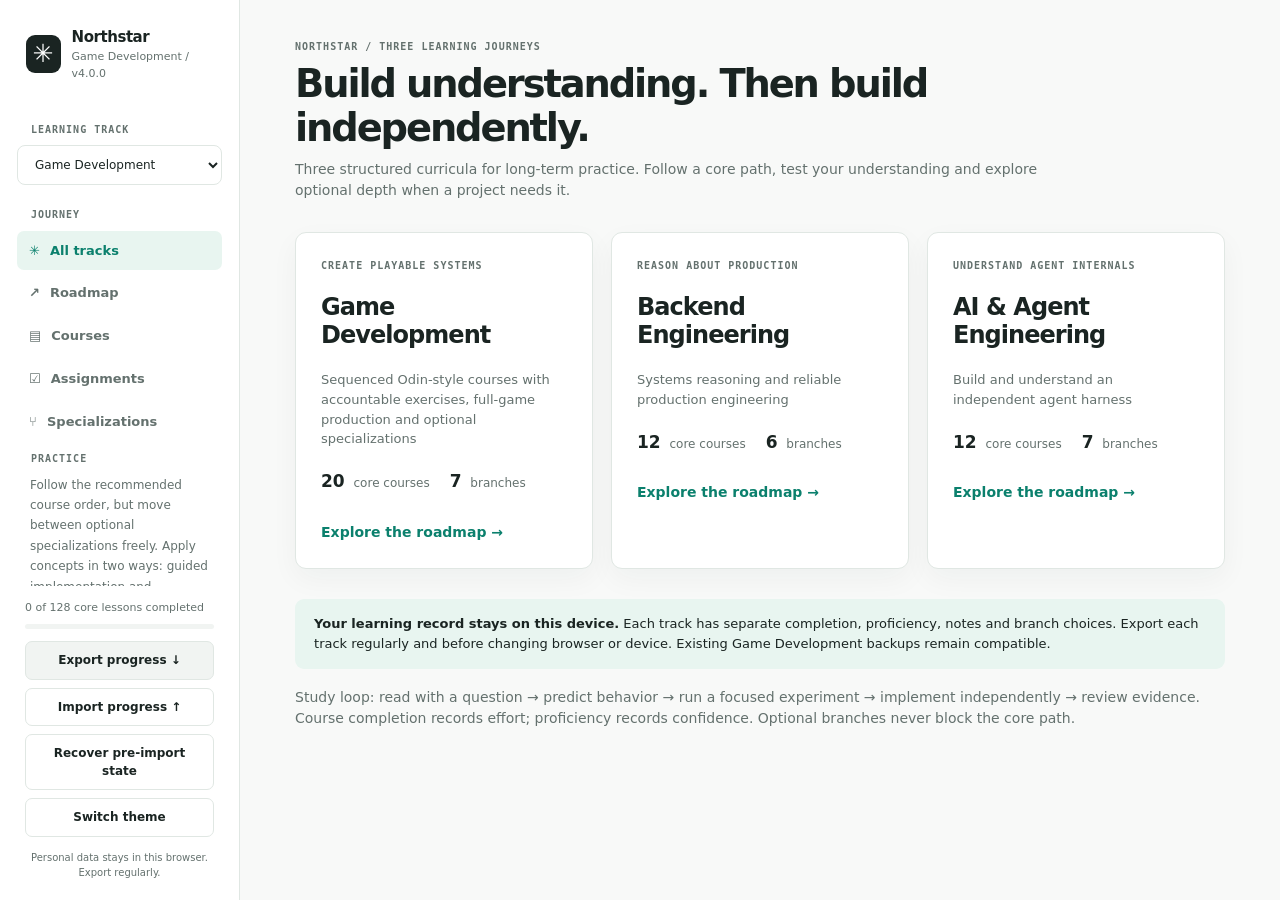
==== commit f1d651ea: "Finalize resource curation, coverage documentation and quality evidence" ====
--- a/northstar-game-standalone.html
+++ b/northstar-game-standalone.html
@@ -87,7 +87,7 @@
   </aside>
   <main class="main" id="app" tabindex="-1"><div class="loading">Loading curriculum…</div></main>
 </div>
-<script>window.NS_DATA={"manifest":{"schema_version":"4.0.0","id":"northstar-game","title":"Game Development — From Movement Playground to a Finished Indie Game","subtitle":"Sequenced Odin-style courses with accountable exercises, full-game production and optional specializations","audience":"Professional backend/CS programmer beginning independent game development with Godot and GDScript","primary_engine":"Godot 4.x stable","weekly_target_hours":5,"core_course_ids":["g01-editor","g02-math","g03-physics","g03b-tinygame","g04-animation","g05-architecture","g06-mechanics","g07-design","g08-ui","g09-level","g10-ai","g11-world","g12-microgame","g13-testing","g14-production","g15-capstone","g16-validation","g16b-fullproduction","g17-publishing","g18-studio"],"optional_course_ids":["s01-game-ai","s02-procgen","s03-graphics","s04-3d","s05-multiplayer","s06-engines","s07-narrative"],"current_focus":"g01-editor","first_assignment_id":"g01-editor-start-a-movement-playground-a1","features":["ordered lessons","recommended prerequisite graph","optional specializations","exercises","course checkpoints","curated reading","personal progress portability"],"learning_policy":"Follow the recommended course order, but move between optional specializations freely. Apply concepts in two ways: guided implementation and independent transfer. Technical docs are allowed.","content_definition":"Every lesson has a concept explanation, two concrete assignments, a knowledge check and a curated reading reference. This is a complete actionable curriculum, not textbook-length lessons or verified courseware.","quality_standard":"Each lesson teaches an explicit idea, links to focused reading, names common failure modes and tests observable outcomes; course projects require independent integration.","progress_migration":"Existing lesson and assignment IDs preserved. New courses/lessons have additive IDs.","notes_on_time":"Estimates describe structured study effort only. Capstone full production is open-ended and not included in promised time-to-release.","course_count":27,"recommended_core_path_complete":true},"courses":[{"id":"g01-editor","track_id":"game","title":"Godot studio & your first playground","phase":"01 · Foundations","position":1,"lane":"core","recommended":false,"summary":"Learn how to think in scenes and nodes by building an immediately interactive toy rather than copying a full game.","focus":"Godot editor, scene tree, input, GDScript, frame updates, basic debugging.","prerequisite_course_ids":[],"lesson_ids":["g01-editor-start-a-movement-playground","g01-editor-scenes-nodes-and-reusable-instances","g01-editor-gdscript-that-communicates-intent","g01-editor-input-and-per-frame-updates","g01-editor-signals-and-scene-lifecycle","g01-editor-debugging-instead-of-guessing","g01-editor-checkpoint"],"checkpoint_id":"g01-editor-checkpoint","estimated_hours":26,"content_status":"authored","design_thread":"After every exercise, ask: what decision does the mechanic give the player, what feedback makes it legible, and what tiny playable variation can test it?"},{"id":"g02-math","track_id":"game","title":"Vectors and expressive 2D movement","phase":"01 · Foundations","position":2,"lane":"core","recommended":false,"summary":"Build intuition for game mathematics by testing contrasting control schemes.","focus":"Coordinates, direction, length, normalization, angles, interpolation, acceleration.","prerequisite_course_ids":["g01-editor"],"lesson_ids":["g02-math-position-displacement-and-vector2","g02-math-magnitude-and-normalization","g02-math-rotation-angles-and-trigonometry","g02-math-velocity-acceleration-and-drag","g02-math-interpolation-and-smooth-follow","g02-math-space-flight-physics","g02-math-checkpoint"],"checkpoint_id":"g02-math-checkpoint","estimated_hours":28,"content_status":"authored","design_thread":"After every exercise, ask: what decision does the mechanic give the player, what feedback makes it legible, and what tiny playable variation can test it?"},{"id":"g03-physics","track_id":"game","title":"Collisions, interactions and simulation","phase":"01 · Foundations","position":3,"lane":"core","recommended":false,"summary":"Learn to reason about bodies, overlaps, queries and contact responses by building tactile obstacle courses.","focus":"CharacterBody2D, Area2D, RigidBody2D, collision layers, masks, raycasting.","prerequisite_course_ids":["g02-math"],"lesson_ids":["g03-physics-shapes-layers-and-masks","g03-physics-characterbody2d-contact-behavior","g03-physics-areas-and-overlap-events","g03-physics-rigid-bodies-and-impulses","g03-physics-raycasts-and-precise-queries","g03-physics-fast-body-collision","g03-physics-towing-constraints","g03-physics-checkpoint"],"checkpoint_id":"g03-physics-checkpoint","estimated_hours":33,"content_status":"authored","design_thread":"After every exercise, ask: what decision does the mechanic give the player, what feedback makes it legible, and what tiny playable variation can test it?"},{"id":"g03b-tinygame","track_id":"game","title":"Finish a tiny game — the first release","phase":"01 · Foundations","position":4,"lane":"core","recommended":true,"summary":"Ship a tiny but complete game before spending months accumulating features.","focus":"Goal, failure, restart, tiny game loop, first-time playtest, exported build.","prerequisite_course_ids":["g03-physics"],"lesson_ids":["g03b-tinygame-promise","g03b-tinygame-startend","g03b-tinygame-difficulty","g03b-tinygame-playtest","g03b-tinygame-export","g03b-tinygame-checkpoint"],"checkpoint_id":"g03b-tinygame-checkpoint","estimated_hours":23,"content_status":"authored"},{"id":"g04-animation","track_id":"game","title":"Animation and game feel","phase":"02 · Craft","position":5,"lane":"core","recommended":false,"summary":"Make actions readable and satisfying through timing, motion, effects and sound.","focus":"AnimationPlayer, AnimatedSprite2D, tweens, transitions, audio, particles, feedback.","prerequisite_course_ids":["g03b-tinygame"],"lesson_ids":["g04-animation-frames-keyframes-and-easing","g04-animation-animatedsprite2d-and-sprite-sheets","g04-animation-animationplayer-and-tweens","g04-animation-animation-state-and-transitions","g04-animation-particles-audio-and-hit-feedback","g04-animation-checkpoint"],"checkpoint_id":"g04-animation-checkpoint","estimated_hours":23,"content_status":"authored"},{"id":"g05-architecture","track_id":"game","title":"Game code architecture","phase":"02 · Craft","position":6,"lane":"core","recommended":false,"summary":"Learn how to combine mechanics into changeable systems while avoiding premature frameworks.","focus":"State machines, component composition, events, configuration, ownership, tests, saving.","prerequisite_course_ids":["g04-animation"],"lesson_ids":["g05-architecture-define-responsibility-boundaries","g05-architecture-finite-state-machines","g05-architecture-signals-commands-and-event-flow","g05-architecture-composition-and-data-driven-content","g05-architecture-save-load-and-durable-identity","g05-architecture-architecture-checkpoint-and-refactor","g05-architecture-checkpoint"],"checkpoint_id":"g05-architecture-checkpoint","estimated_hours":26,"content_status":"authored"},{"id":"g06-mechanics","track_id":"game","title":"Gameplay mechanics and systems","phase":"02 · Craft","position":7,"lane":"core","recommended":false,"summary":"Turn reusable foundations into small, expressive mechanics, each with explicit rules.","focus":"Health, damage, cooldowns, pickups, inventories, abilities, status effects.","prerequisite_course_ids":["g05-architecture"],"lesson_ids":["g06-mechanics-interactions-with-explicit-contracts","g06-mechanics-health-damage-and-invulnerability","g06-mechanics-inventory-and-items","g06-mechanics-cooldowns-abilities-and-resources","g06-mechanics-progression-and-upgrade-balancing","g06-mechanics-checkpoint"],"checkpoint_id":"g06-mechanics-checkpoint","estimated_hours":23,"content_status":"authored"},{"id":"g07-design","track_id":"game","title":"Game design and rapid prototyping","phase":"02 · Craft","position":8,"lane":"core","recommended":false,"summary":"Learn how rules create decisions, why people keep playing and how to evaluate fun.","focus":"Core loops, mechanics/dynamics, goals, risk/reward, iteration, difficulty.","prerequisite_course_ids":["g06-mechanics"],"lesson_ids":["g07-design-mechanics-dynamics-and-player-goals","g07-design-core-loops-and-meaningful-decisions","g07-design-difficulty-and-challenge-curves","g07-design-balancing-with-observation","g07-design-rapid-experiments-and-cutting-scope","g07-design-checkpoint"],"checkpoint_id":"g07-design-checkpoint","estimated_hours":23,"content_status":"authored"},{"id":"g08-ui","track_id":"game","title":"Game UI, UX and accessibility","phase":"02 · Craft","position":9,"lane":"core","recommended":false,"summary":"Build interfaces that explain choices and work for different users and input devices.","focus":"HUDs, control focus, onboarding, settings, input remapping, accessibility.","prerequisite_course_ids":["g06-mechanics"],"lesson_ids":["g08-ui-hud-hierarchy-and-readability","g08-ui-menus-and-input-focus","g08-ui-tutorialization-without-lectures","g08-ui-accessible-settings-and-feedback","g08-ui-user-testing-of-interfaces","g08-ui-checkpoint"],"checkpoint_id":"g08-ui-checkpoint","estimated_hours":23,"content_status":"authored"},{"id":"g09-level","track_id":"game","title":"Level and encounter design","phase":"03 · Complete games","position":10,"lane":"core","recommended":false,"summary":"Construct places that teach, challenge and guide players through meaningful experiences.","focus":"Level grammar, encounter setup, spatial guidance, pacing and readability.","prerequisite_course_ids":["g07-design","g08-ui"],"lesson_ids":["g09-level-spatial-readability-and-wayfinding","g09-level-level-progression-grammar","g09-level-encounters-and-enemy-placement","g09-level-pacing-and-tension","g09-level-iterating-from-playtest-traces","g09-level-checkpoint"],"checkpoint_id":"g09-level-checkpoint","estimated_hours":23,"content_status":"authored"},{"id":"g10-ai","track_id":"game","title":"Game AI essentials","phase":"03 · Complete games","position":11,"lane":"core","recommended":false,"summary":"Build understandable enemies that produce interesting situations without needing machine learning.","focus":"Finite-state behaviors, perception, pursuing, navigation, investigation, debugging.","prerequisite_course_ids":["g05-architecture","g09-level"],"lesson_ids":["g10-ai-behavior-state-machines","g10-ai-sight-sound-and-suspicion","g10-ai-steering-and-pursuit","g10-ai-navigation-and-obstacles","g10-ai-ai-debugging-and-fairness","g10-ai-checkpoint"],"checkpoint_id":"g10-ai-checkpoint","estimated_hours":23,"content_status":"authored"},{"id":"g11-world","track_id":"game","title":"Randomness and procedural fundamentals","phase":"03 · Complete games","position":12,"lane":"core","recommended":false,"summary":"Use controlled randomness to produce variety without sacrificing solvability or intended design.","focus":"RNG, deterministic seeds, weighted selection, rooms, guarantees, validation.","prerequisite_course_ids":["g09-level"],"lesson_ids":["g11-world-random-number-generators-and-seeds","g11-world-distributions-and-weighted-choices","g11-world-tile-grids-and-room-connectivity","g11-world-rule-based-and-constrained-generation","g11-world-procedural-qa-and-reproducibility","g11-world-checkpoint"],"checkpoint_id":"g11-world-checkpoint","estimated_hours":23,"content_status":"authored"},{"id":"g12-microgame","track_id":"game","title":"Ship one polished microgame","phase":"03 · Complete games","position":13,"lane":"core","recommended":false,"summary":"Practice the complete development cycle in a deliberately small game with beginning, rules and ending.","focus":"Scope, vertical slices, integrated mechanics, playtesting and finished builds.","prerequisite_course_ids":["g04-animation","g07-design","g08-ui","g09-level","g10-ai"],"lesson_ids":["g12-microgame-define-a-one-page-game-specification","g12-microgame-integrate-without-regression","g12-microgame-playtest-comprehension","g12-microgame-polish-and-freeze-scope","g12-microgame-export-and-release-a-playable-build","g12-microgame-checkpoint"],"checkpoint_id":"g12-microgame-checkpoint","estimated_hours":23,"content_status":"authored"},{"id":"g13-testing","track_id":"game","title":"Debugging, automated checks and performance","phase":"04 · Professional craft","position":14,"lane":"core","recommended":false,"summary":"Learn to diagnose actual problems and optimize measurements, not intuitions.","focus":"Bug reproduction, performance budgets, CPU/GPU profiling, memory, regression QA.","prerequisite_course_ids":["g12-microgame"],"lesson_ids":["g13-testing-reproduction-logs-and-breakpoints","g13-testing-profiling-the-frame","g13-testing-memory-and-allocation-behavior","g13-testing-rendering-and-draw-cost","g13-testing-regression-suites-and-smoke-testing","g13-testing-asteroid-stress","g13-testing-checkpoint"],"checkpoint_id":"g13-testing-checkpoint","estimated_hours":28,"content_status":"authored"},{"id":"g14-production","track_id":"game","title":"Content pipelines, tooling and collaboration","phase":"04 · Professional craft","position":15,"lane":"core","recommended":false,"summary":"Convert prototypes into repeatable production processes without overengineering.","focus":"Assets, licensing, source control, import pipelines, builds, feedback handoffs.","prerequisite_course_ids":["g12-microgame"],"lesson_ids":["g14-production-asset-import-and-provenance","g14-production-project-organization-and-version-control","g14-production-designer-friendly-tooling","g14-production-build-and-release-automation","g14-production-creative-collaboration-and-handoffs","g14-production-checkpoint"],"checkpoint_id":"g14-production-checkpoint","estimated_hours":23,"content_status":"authored"},{"id":"g15-capstone","track_id":"game","title":"Exploration & Salvage capstone — design and vertical slice","phase":"05 · Capstone & shipping","position":16,"lane":"core","recommended":false,"summary":"Turn the existing Godot game into a focused, testable experience rather than an infinite feature backlog.","focus":"Core loop, sonar, enemy response, salvage, extraction, production cuts, vertical slice.","prerequisite_course_ids":["g10-ai","g11-world","g13-testing","g14-production"],"lesson_ids":["g15-capstone-define-the-player-promise-and-scope","g15-capstone-sonar-as-a-risk-reward-mechanic","g15-capstone-salvage-towing-and-extraction","g15-capstone-system-integration-and-state-ownership","g15-capstone-vertical-slice-readiness","g15-capstone-checkpoint"],"checkpoint_id":"g15-capstone-checkpoint","estimated_hours":45,"content_status":"authored","effort_note":"Guided curriculum work only; actual vertical-slice production may require far more time."},{"id":"g16-validation","track_id":"game","title":"Playtesting, iteration and audience validation","phase":"05 · Capstone & shipping","position":17,"lane":"core","recommended":false,"summary":"Learn from real players before expanding investment in content or marketing.","focus":"Playtest observation, hypotheses, retention, feedback, usability, discovery signals.","prerequisite_course_ids":["g15-capstone"],"lesson_ids":["g16-validation-recruiting-and-running-useful-playtests","g16-validation-qualitative-versus-quantitative-signals","g16-validation-prioritizing-changes","g16-validation-validating-the-game-premise","g16-validation-decision-gates-and-scope-cuts","g16-validation-checkpoint"],"checkpoint_id":"g16-validation-checkpoint","estimated_hours":23,"content_status":"authored"},{"id":"g16b-fullproduction","track_id":"game","title":"Complete the full game — production to release candidate","phase":"05 · Your first serious game","position":18,"lane":"core","recommended":true,"summary":"Transform the validated vertical slice into a complete, stable, content-rich game with tested beginning-to-end progression.","focus":"Scope lock, production planning, content cadence, alpha, beta, release candidate, save compatibility and support.","prerequisite_course_ids":["g16-validation"],"lesson_ids":["g16b-fullproduction-scope","g16b-fullproduction-milestones","g16b-fullproduction-content","g16b-fullproduction-alpha","g16b-fullproduction-beta","g16b-fullproduction-saves","g16b-fullproduction-releasecandidate","g16b-fullproduction-checkpoint"],"checkpoint_id":"g16b-fullproduction-checkpoint","estimated_hours":45,"content_status":"authored","effort_note":"Course study hours are separate from full game production; do not interpret as a game completion estimate."},{"id":"g17-publishing","track_id":"game","title":"Publishing, promotion and release operations","phase":"05 · Capstone & shipping","position":19,"lane":"core","recommended":false,"summary":"Prepare a genuine commercial release, from positioning and demo quality to launch operations.","focus":"Store presence, demo, distribution, localization, pricing, press, post-launch.","prerequisite_course_ids":["g16b-fullproduction"],"lesson_ids":["g17-publishing-positioning-and-market-research","g17-publishing-steam-page-and-visual-communication","g17-publishing-demos-festivals-and-wishlists","g17-publishing-pricing-localization-and-accessibility","g17-publishing-launch-operations-and-support","g17-publishing-checkpoint"],"checkpoint_id":"g17-publishing-checkpoint","estimated_hours":23,"content_status":"authored"},{"id":"g18-studio","track_id":"game","title":"Indie studio foundations and sustainable development","phase":"05 · Capstone & shipping","position":20,"lane":"core","recommended":false,"summary":"Learn the economic and human realities of building an independent studio without assuming instant scale.","focus":"Budget, IP, collaboration, contracts, funding options, runway and production decisions.","prerequisite_course_ids":["g17-publishing"],"lesson_ids":["g18-studio-scope-and-sustainable-planning","g18-studio-budgets-and-revenue-reality","g18-studio-collaborators-contracts-and-ownership","g18-studio-publishers-grants-and-funding-tradeoffs","g18-studio-studio-strategy-and-next-project","g18-studio-checkpoint"],"checkpoint_id":"g18-studio-checkpoint","estimated_hours":23,"content_status":"authored"},{"id":"s01-game-ai","track_id":"game","title":"Advanced Game AI & autonomous behavior","phase":"06 · Optional specializations","position":19,"lane":"optional","recommended":true,"summary":"Explore richer enemy decision systems for stealth, tactics and systemic worlds.","focus":"Behavior trees, utility selection, cover, squads, AI authoring and behavior tests.","prerequisite_course_ids":["g10-ai"],"lesson_ids":["s01-game-ai-behavior-trees-and-reusable-tasks","s01-game-ai-utility-driven-decision-making","s01-game-ai-group-tactics-and-coordination","s01-game-ai-testing-emergent-enemy-behavior","s01-game-ai-checkpoint"],"checkpoint_id":"s01-game-ai-checkpoint","estimated_hours":20,"content_status":"authored"},{"id":"s02-procgen","track_id":"game","title":"Advanced Procedural Worlds & Simulation","phase":"06 · Optional specializations","position":20,"lane":"optional","recommended":true,"summary":"Create richly varied sectors while preserving navigability, intent and testability.","focus":"Graphs, generation grammar, noise, authored constraints, ecology and simulation.","prerequisite_course_ids":["g11-world"],"lesson_ids":["s02-procgen-room-graphs-and-spatial-partitioning","s02-procgen-noise-and-thematic-clustering","s02-procgen-generation-grammars-and-constraints","s02-procgen-simulating-systemic-ecology","s02-procgen-checkpoint"],"checkpoint_id":"s02-procgen-checkpoint","estimated_hours":20,"content_status":"authored"},{"id":"s03-graphics","track_id":"game","title":"Rendering, shaders and advanced VFX","phase":"06 · Optional specializations","position":21,"lane":"optional","recommended":false,"summary":"Develop rendering literacy and build atmospheric interactive effects.","focus":"CanvasItem shaders, fragment math, materials, lighting, GPU profiling.","prerequisite_course_ids":["g04-animation","g13-testing"],"lesson_ids":["s03-graphics-how-the-2d-rendering-pipeline-works","s03-graphics-canvasitem-shader-fundamentals","s03-graphics-lighting-color-and-compositing","s03-graphics-profiling-vfx-and-drawing","s03-graphics-checkpoint"],"checkpoint_id":"s03-graphics-checkpoint","estimated_hours":20,"content_status":"authored"},{"id":"s04-3d","track_id":"game","title":"3D Gameplay Development","phase":"06 · Optional specializations","position":22,"lane":"optional","recommended":false,"summary":"Extend existing gameplay principles into 3D coordinate systems, cameras and spatial interaction.","focus":"Vector3, transforms, cameras, CharacterBody3D, collision, 3D animation.","prerequisite_course_ids":["g03-physics","g09-level"],"lesson_ids":["s04-3d-3d-spaces-vectors-and-transforms","s04-3d-3d-camera-systems","s04-3d-3d-physics-and-interaction","s04-3d-animation-and-3d-presentation","s04-3d-checkpoint"],"checkpoint_id":"s04-3d-checkpoint","estimated_hours":20,"content_status":"authored"},{"id":"s05-multiplayer","track_id":"game","title":"Multiplayer Networking","phase":"06 · Optional specializations","position":23,"lane":"optional","recommended":false,"summary":"Understand authority, replication and latency by building one small networked game.","focus":"Networking authority, serialization, prediction, interpolation and security.","prerequisite_course_ids":["g05-architecture"],"lesson_ids":["s05-multiplayer-authority-and-game-state","s05-multiplayer-replication-and-event-synchronization","s05-multiplayer-interpolation-and-prediction","s05-multiplayer-recovery-disconnects-and-testing","s05-multiplayer-checkpoint"],"checkpoint_id":"s05-multiplayer-checkpoint","estimated_hours":20,"content_status":"authored"},{"id":"s06-engines","track_id":"game","title":"C++, engine internals and data-oriented systems","phase":"06 · Optional specializations","position":24,"lane":"optional","recommended":false,"summary":"Go beyond engine use into native performance and foundational architecture.","focus":"C++ ownership, update loops, ECS principles, memory, rendering pipeline fundamentals.","prerequisite_course_ids":["g13-testing"],"lesson_ids":["s06-engines-modern-c-ownership-and-lifetime","s06-engines-writing-a-tiny-simulation-loop","s06-engines-data-layout-and-locality","s06-engines-engine-architecture-and-rendering-concepts","s06-engines-checkpoint"],"checkpoint_id":"s06-engines-checkpoint","estimated_hours":20,"content_status":"authored"},{"id":"s07-narrative","track_id":"game","title":"Narrative, quests and systemic worldbuilding","phase":"06 · Optional specializations","position":25,"lane":"optional","recommended":false,"summary":"Design branching stories and systemic quest states without fragile hardcoded scripting.","focus":"Quest graphs, dialogue tools, narrative state, consequences and environmental storytelling.","prerequisite_course_ids":["g06-mechanics","g09-level"],"lesson_ids":["s07-narrative-quest-state-and-dependency-graphs","s07-narrative-dialogue-and-branching-consequences","s07-narrative-environmental-storytelling","s07-narrative-systemic-quests-and-testing","s07-narrative-checkpoint"],"checkpoint_id":"s07-narrative-checkpoint","estimated_hours":20,"content_status":"authored"}],"lessons":[{"id":"g01-editor-start-a-movement-playground","course_id":"g01-editor","ordinal":1,"type":"lesson","title":"Start a Movement Playground","explanation":"Start by making one visible object react to one input. A tiny running scene gives faster feedback than constructing a project-wide architecture.","why_it_matters":"Start by making one visible object react to one input. This matters when you need to change the game's behavior independently without hiding bugs inside other systems.","outcomes":["Create your first Movement Playground in a new Godot project: a 2D scene with a colored square that moves with WASD","Build a small movement playground with a start marker and a reset button; include a visible control legend","Change the input action in Project Settings; movement should follow the remapped key without code edits."],"reading":[{"resource_id":"godot-nodes","priority":"required","reading_focus":"Read **the relevant examples**. Your goal is to explain: Start by making one visible object react to one input. Afterward, test the idea in a throwaway Godot scene; do not copy the tutorial wholesale.","estimated_minutes":20},{"resource_id":"godot-steps","priority":"optional","reading_focus":"Optional background: compare the examples with your implementation of start a movement playground. Focus on design tradeoffs, not memorizing an API.","estimated_minutes":20}],"assignments":["g01-editor-start-a-movement-playground-a1","g01-editor-start-a-movement-playground-a2"],"knowledge_check":{"question":"Explain which node owns input and how to reset the scene.","self_review":"Explain your answer in your own words and test one related behavior in the editor.","answer_guidance":"A good answer should mention: Start by making one visible object react to one input. A tiny running scene gives faster feedback than constructing a project-wide architecture. It should also distinguish the common failure: A square moved with a static offset may seem correct until you change the frame rate."},"estimated_hours":3,"status":"authored","prerequisite_lesson_ids":[],"concepts_in_context":"Start by making one visible object react to one input. A tiny running scene gives faster feedback than constructing a project-wide architecture.","pitfalls":["A square moved with a static offset may seem correct until you change the frame rate."],"worked_through_thought":"Before using an API, identify what information this mechanic owns, when that information changes, and how you will observe the result. For start a movement playground, build the smallest observable example first, then introduce a counterexample to your assumptions.","acceptance_focus":"Change the input action in Project Settings; movement should follow the remapped key without code edits.","study_steps":["Read the assigned section and restate its key idea in your own words: Start by making one visible object react to one input.","Predict what can go wrong before coding: A square moved with a static offset may seem correct until you change the frame rate.","Implement the guided warm-up, change one parameter, and inspect the result.","Attempt the independent extension without copying the guided solution; then check the criteria."]},{"id":"g01-editor-scenes-nodes-and-reusable-instances","course_id":"g01-editor","ordinal":2,"type":"lesson","title":"Scenes, nodes and reusable instances","explanation":"A scene is a saved reusable node hierarchy. An instance inherits its structure but can override local properties.","why_it_matters":"A scene is a saved reusable node hierarchy. This matters when you need to change the game's behavior independently without hiding bugs inside other systems.","outcomes":["Create a reusable obstacle scene and place three different instances","Build a playground with two distinct interactive scene types, each reused without copying scripts","Modify the reusable source scene and confirm all three instances inherit the change while per-instance colors remain different."],"reading":[{"resource_id":"godot-instancing","priority":"required","reading_focus":"Read **the relevant examples**. Your goal is to explain: A scene is a saved reusable node hierarchy. Afterward, test the idea in a throwaway Godot scene; do not copy the tutorial wholesale.","estimated_minutes":20}],"assignments":["g01-editor-scenes-nodes-and-reusable-instances-a1","g01-editor-scenes-nodes-and-reusable-instances-a2"],"knowledge_check":{"question":"What changes when you edit the source scene after instantiating it?","self_review":"Explain your answer in your own words and test one related behavior in the editor.","answer_guidance":"A good answer should mention: A scene is a saved reusable node hierarchy. An instance inherits its structure but can override local properties. It should also distinguish the common failure: Copying an entire player or obstacle script for each instance creates divergence."},"estimated_hours":3,"status":"authored","prerequisite_lesson_ids":["g01-editor-start-a-movement-playground"],"concepts_in_context":"A scene is a saved reusable node hierarchy. An instance inherits its structure but can override local properties.","pitfalls":["Copying an entire player or obstacle script for each instance creates divergence."],"worked_through_thought":"Before using an API, identify what information this mechanic owns, when that information changes, and how you will observe the result. For scenes, nodes and reusable instances, build the smallest observable example first, then introduce a counterexample to your assumptions.","acceptance_focus":"Modify the reusable source scene and confirm all three instances inherit the change while per-instance colors remain different.","study_steps":["Read the assigned section and restate its key idea in your own words: A scene is a saved reusable node hierarchy.","Predict what can go wrong before coding: Copying an entire player or obstacle script for each instance creates divergence.","Implement the guided warm-up, change one parameter, and inspect the result.","Attempt the independent extension without copying the guided solution; then check the criteria."]},{"id":"g01-editor-gdscript-that-communicates-intent","course_id":"g01-editor","ordinal":3,"type":"lesson","title":"GDScript that communicates intent","explanation":"GDScript makes intentions readable through typed values, named exports and small functions. Treat names as part of the design.","why_it_matters":"GDScript makes intentions readable through typed values, named exports and small functions. This matters when you need to change the game's behavior independently without hiding bugs inside other systems.","outcomes":["Expose movement speed as an exported property and tune it from Inspector","Add three character presets as resources or scene variants; compare their feel without editing source code","Rename a child node deliberately, observe the failure, then update references and explain an alternative less fragile structure."],"reading":[{"resource_id":"gdscript","priority":"required","reading_focus":"Read **the relevant examples**. Your goal is to explain: GDScript makes intentions readable through typed values, named exports and small functions. Afterward, test the idea in a throwaway Godot scene; do not copy the tutorial wholesale.","estimated_minutes":20},{"resource_id":"godot-steps","priority":"optional","reading_focus":"Optional background: compare the examples with your implementation of gdscript that communicates intent. Focus on design tradeoffs, not memorizing an API.","estimated_minutes":20}],"assignments":["g01-editor-gdscript-that-communicates-intent-a1","g01-editor-gdscript-that-communicates-intent-a2"],"knowledge_check":{"question":"What belongs in the scene, a Resource, or a runtime variable?","self_review":"Explain your answer in your own words and test one related behavior in the editor.","answer_guidance":"A good answer should mention: GDScript makes intentions readable through typed values, named exports and small functions. Treat names as part of the design. It should also distinguish the common failure: A script can run while silently depending on fragile child-node names."},"estimated_hours":3,"status":"authored","prerequisite_lesson_ids":["g01-editor-scenes-nodes-and-reusable-instances"],"concepts_in_context":"GDScript makes intentions readable through typed values, named exports and small functions. Treat names as part of the design.","pitfalls":["A script can run while silently depending on fragile child-node names."],"worked_through_thought":"Before using an API, identify what information this mechanic owns, when that information changes, and how you will observe the result. For gdscript that communicates intent, build the smallest observable example first, then introduce a counterexample to your assumptions.","acceptance_focus":"Rename a child node deliberately, observe the failure, then update references and explain an alternative less fragile structure.","study_steps":["Read the assigned section and restate its key idea in your own words: GDScript makes intentions readable through typed values, named exports and small functions.","Predict what can go wrong before coding: A script can run while silently depending on fragile child-node names.","Implement the guided warm-up, change one parameter, and inspect the result.","Attempt the independent extension without copying the guided solution; then check the criteria."]},{"id":"g01-editor-input-and-per-frame-updates","course_id":"g01-editor","ordinal":4,"type":"lesson","title":"Input and per-frame updates","explanation":"Input events describe user action; processing callbacks describe repeated updates. Know which responsibility belongs where.","why_it_matters":"Input events describe user action; processing callbacks describe repeated updates. This matters when you need to change the game's behavior independently without hiding bugs inside other systems.","outcomes":["Map WASD and arrow keys to the same actions and add keyboard reset","Display a live velocity/readout overlay and test movement under two frame-rate caps","Map and test two input schemes; hold diagonal input and describe when movement is calculated."],"reading":[{"resource_id":"godot-inputmap","priority":"required","reading_focus":"Read **Input actions and handling**. Your goal is to explain: Input events describe user action; processing callbacks describe repeated updates. Afterward, test the idea in a throwaway Godot scene; do not copy the tutorial wholesale.","estimated_minutes":15}],"assignments":["g01-editor-input-and-per-frame-updates-a1","g01-editor-input-and-per-frame-updates-a2"],"knowledge_check":{"question":"When should you use event handling rather than checking input each frame?","self_review":"Explain your answer in your own words and test one related behavior in the editor.","answer_guidance":"A good answer should mention: Input events describe user action; processing callbacks describe repeated updates. Know which responsibility belongs where. It should also distinguish the common failure: Reading raw physical keys from every script makes rebinding and keyboard/controller parity harder."},"estimated_hours":3,"status":"authored","prerequisite_lesson_ids":["g01-editor-gdscript-that-communicates-intent"],"concepts_in_context":"Input events describe user action; processing callbacks describe repeated updates. Know which responsibility belongs where.","pitfalls":["Reading raw physical keys from every script makes rebinding and keyboard/controller parity harder."],"worked_through_thought":"Before using an API, identify what information this mechanic owns, when that information changes, and how you will observe the result. For input and per-frame updates, build the smallest observable example first, then introduce a counterexample to your assumptions.","acceptance_focus":"Map and test two input schemes; hold diagonal input and describe when movement is calculated.","study_steps":["Read the assigned section and restate its key idea in your own words: Input events describe user action; processing callbacks describe repeated updates.","Predict what can go wrong before coding: Reading raw physical keys from every script makes rebinding and keyboard/controller parity harder.","Implement the guided warm-up, change one parameter, and inspect the result.","Attempt the independent extension without copying the guided solution; then check the criteria."]},{"id":"g01-editor-signals-and-scene-lifecycle","course_id":"g01-editor","ordinal":5,"type":"lesson","title":"Signals and scene lifecycle","explanation":"Signals let a child report an event without knowing its consumer. Scene lifecycle influences when connections and references exist.","why_it_matters":"Signals let a child report an event without knowing its consumer. This matters when you need to change the game's behavior independently without hiding bugs inside other systems.","outcomes":["Emit a signal whenever the character enters a marked area","Build two interactive floor pads: one changes character color, one increments a counter; connect without hardcoded global lookups","Add a reset button and a status label; reconnect/reinstantiate the scene twice without duplicate callbacks."],"reading":[{"resource_id":"godot-signals","priority":"required","reading_focus":"Read **the relevant examples**. Your goal is to explain: Signals let a child report an event without knowing its consumer. Afterward, test the idea in a throwaway Godot scene; do not copy the tutorial wholesale.","estimated_minutes":20}],"assignments":["g01-editor-signals-and-scene-lifecycle-a1","g01-editor-signals-and-scene-lifecycle-a2"],"knowledge_check":{"question":"Why is a signal often preferable to making the pad call the HUD directly?","self_review":"Explain your answer in your own words and test one related behavior in the editor.","answer_guidance":"A good answer should mention: Signals let a child report an event without knowing its consumer. Scene lifecycle influences when connections and references exist. It should also distinguish the common failure: Emitting a signal before the listener connects looks like a mysterious missing event."},"estimated_hours":3,"status":"authored","prerequisite_lesson_ids":["g01-editor-input-and-per-frame-updates"],"concepts_in_context":"Signals let a child report an event without knowing its consumer. Scene lifecycle influences when connections and references exist.","pitfalls":["Emitting a signal before the listener connects looks like a mysterious missing event."],"worked_through_thought":"Before using an API, identify what information this mechanic owns, when that information changes, and how you will observe the result. For signals and scene lifecycle, build the smallest observable example first, then introduce a counterexample to your assumptions.","acceptance_focus":"Add a reset button and a status label; reconnect/reinstantiate the scene twice without duplicate callbacks.","study_steps":["Read the assigned section and restate its key idea in your own words: Signals let a child report an event without knowing its consumer.","Predict what can go wrong before coding: Emitting a signal before the listener connects looks like a mysterious missing event.","Implement the guided warm-up, change one parameter, and inspect the result.","Attempt the independent extension without copying the guided solution; then check the criteria."]},{"id":"g01-editor-debugging-instead-of-guessing","course_id":"g01-editor","ordinal":6,"type":"lesson","title":"Debugging instead of guessing","explanation":"Use the remote scene tree, inspector, breakpoints and visible debug text to confirm the game state rather than guess.","why_it_matters":"Use the remote scene tree, inspector, breakpoints and visible debug text to confirm the game state rather than guess. This matters when you need to change the game's behavior independently without hiding bugs inside other systems.","outcomes":["Place a breakpoint on reset and inspect the player position","Intentionally introduce three playground bugs, diagnose each with debugger evidence and record root causes","Intentionally break an input mapping, locate the fault through an observable trace, and restore it without rewriting the movement script."],"reading":[{"resource_id":"godot-debug","priority":"required","reading_focus":"Read **the relevant examples**. Your goal is to explain: Use the remote scene tree, inspector, breakpoints and visible debug text to confirm the game state rather than guess. Afterward, test the idea in a throwaway Godot scene; do not copy the tutorial wholesale.","estimated_minutes":20}],"assignments":["g01-editor-debugging-instead-of-guessing-a1","g01-editor-debugging-instead-of-guessing-a2"],"knowledge_check":{"question":"Which runtime observation would distinguish bad input from bad movement math?","self_review":"Explain your answer in your own words and test one related behavior in the editor.","answer_guidance":"A good answer should mention: Use the remote scene tree, inspector, breakpoints and visible debug text to confirm the game state rather than guess. It should also distinguish the common failure: Randomly changing code while reproducing an error hides the root cause."},"estimated_hours":3,"status":"authored","prerequisite_lesson_ids":["g01-editor-signals-and-scene-lifecycle"],"concepts_in_context":"Use the remote scene tree, inspector, breakpoints and visible debug text to confirm the game state rather than guess.","pitfalls":["Randomly changing code while reproducing an error hides the root cause."],"worked_through_thought":"Before using an API, identify what information this mechanic owns, when that information changes, and how you will observe the result. For debugging instead of guessing, build the smallest observable example first, then introduce a counterexample to your assumptions.","acceptance_focus":"Intentionally break an input mapping, locate the fault through an observable trace, and restore it without rewriting the movement script.","study_steps":["Read the assigned section and restate its key idea in your own words: Use the remote scene tree, inspector, breakpoints and visible debug text to confirm the game state rather than guess.","Predict what can go wrong before coding: Randomly changing code while reproducing an error hides the root cause.","Implement the guided warm-up, change one parameter, and inspect the result.","Attempt the independent extension without copying the guided solution; then check the criteria."]},{"id":"g01-editor-checkpoint","course_id":"g01-editor","ordinal":7,"type":"checkpoint","title":"Movement Playground — first iteration","explanation":"Create a top-down playground with a movable square, labeled controls, configurable walking speed and a reset action. Use placeholder art. Document node responsibilities.","why_it_matters":"A concrete, independently verifiable integration challenge for Godot studio & your first playground.","outcomes":["Player moves in four directions using configurable actions","Reset restores position and mode predictably","Can explain why scripts attach to particular nodes"],"reading":[{"resource_id":"godot-steps","priority":"recommended","reading_focus":"Revisit the relevant course sections only when blocked."}],"assignments":["g01-editor-checkpoint-project"],"knowledge_check":{"question":"Which implementation decisions would you change if you rebuilt this project?","self_review":"Write a short retrospective grounded in your own code.","answer_guidance":"Your review should cite actual design decisions, a reproduced defect, feedback, and one alternative you decided against."},"estimated_hours":8,"status":"authored","prerequisite_lesson_ids":["g01-editor-debugging-instead-of-guessing"],"acceptance_focus":"Remap WASD controls without changing game code.; Reset after moving twice and confirm both position and UI state reset.; Instantiate two different objects through reusable scenes.","study_steps":["Write your acceptance plan before coding.","Implement the smallest vertical slice of the proposed project.","Run edge-case checks, record failures, and revise.","Demonstrate a fresh run to someone who has not seen your implementation."]},{"id":"g02-math-position-displacement-and-vector2","course_id":"g02-math","ordinal":1,"type":"lesson","title":"Position, displacement and Vector2","explanation":"A position is a point in a coordinate space; displacement is a difference between two points. Vector2 can represent direction, velocity and offsets but the units differ.","why_it_matters":"A position is a point in a coordinate space; displacement is a difference between two points. This matters when you need to change the game's behavior independently without hiding bugs inside other systems.","outcomes":["Draw an arrow from player to mouse pointer; show its coordinates","Build an object-chasing cursor that follows the pointer using a displacement vector; toggle local/global display","Move and rotate a parent node; correctly draw both the local and global position of a child."],"reading":[{"resource_id":"godot-math","priority":"required","reading_focus":"Read **the relevant examples**. Your goal is to explain: A position is a point in a coordinate space; displacement is a difference between two points. Afterward, test the idea in a throwaway Godot scene; do not copy the tutorial wholesale.","estimated_minutes":20},{"resource_id":"godot-move","priority":"optional","reading_focus":"Optional background: compare the examples with your implementation of position, displacement and vector2. Focus on design tradeoffs, not memorizing an API.","estimated_minutes":20}],"assignments":["g02-math-position-displacement-and-vector2-a1","g02-math-position-displacement-and-vector2-a2"],"knowledge_check":{"question":"How does direction differ from position?","self_review":"Explain your answer in your own words and test one related behavior in the editor.","answer_guidance":"A good answer should mention: A position is a point in a coordinate space; displacement is a difference between two points. Vector2 can represent direction, velocity and offsets but the units differ. It should also distinguish the common failure: Confusing global and local coordinates makes followers jump when a parent moves."},"estimated_hours":3,"status":"authored","prerequisite_lesson_ids":[],"concepts_in_context":"A position is a point in a coordinate space; displacement is a difference between two points. Vector2 can represent direction, velocity and offsets but the units differ.","pitfalls":["Confusing global and local coordinates makes followers jump when a parent moves."],"worked_through_thought":"Before using an API, identify what information this mechanic owns, when that information changes, and how you will observe the result. For position, displacement and vector2, build the smallest observable example first, then introduce a counterexample to your assumptions.","acceptance_focus":"Move and rotate a parent node; correctly draw both the local and global position of a child.","study_steps":["Read the assigned section and restate its key idea in your own words: A position is a point in a coordinate space; displacement is a difference between two points.","Predict what can go wrong before coding: Confusing global and local coordinates makes followers jump when a parent moves.","Implement the guided warm-up, change one parameter, and inspect the result.","Attempt the independent extension without copying the guided solution; then check the criteria."]},{"id":"g02-math-magnitude-and-normalization","course_id":"g02-math","ordinal":2,"type":"lesson","title":"Magnitude and normalization","explanation":"Magnitude tells you how long a vector is; normalizing a nonzero vector produces unit length while preserving direction.","why_it_matters":"Magnitude tells you how long a vector is; normalizing a nonzero vector produces unit length while preserving direction. This matters when you need to change the game's behavior independently without hiding bugs inside other systems.","outcomes":["Log input vector length for straight and diagonal movement","Create a sprint track that accurately compares straight versus diagonal traversal before and after normalization","Compare cardinal and diagonal input and verify both yield the same speed within a small tolerance."],"reading":[{"resource_id":"godot-math","priority":"required","reading_focus":"Read **the relevant examples**. Your goal is to explain: Magnitude tells you how long a vector is; normalizing a nonzero vector produces unit length while preserving direction. Afterward, test the idea in a throwaway Godot scene; do not copy the tutorial wholesale.","estimated_minutes":20}],"assignments":["g02-math-magnitude-and-normalization-a1","g02-math-magnitude-and-normalization-a2"],"knowledge_check":{"question":"For a nonzero vector, what does normalization change, what does it preserve, and how should you handle a zero-length vector?","self_review":"Explain your answer in your own words and test one related behavior in the editor.","answer_guidance":"A good answer should mention: Magnitude tells you how long a vector is; normalizing a nonzero vector produces unit length while preserving direction. It should also distinguish the common failure: Normalization does not change a nonzero vector's direction, and attempting to normalize a zero vector needs care."},"estimated_hours":3,"status":"authored","prerequisite_lesson_ids":["g02-math-position-displacement-and-vector2"],"concepts_in_context":"Magnitude tells you how long a vector is; normalizing a nonzero vector produces unit length while preserving direction.","pitfalls":["Normalization does not change a nonzero vector's direction, and attempting to normalize a zero vector needs care."],"worked_through_thought":"Before using an API, identify what information this mechanic owns, when that information changes, and how you will observe the result. For magnitude and normalization, build the smallest observable example first, then introduce a counterexample to your assumptions.","acceptance_focus":"Compare cardinal and diagonal input and verify both yield the same speed within a small tolerance.","study_steps":["Read the assigned section and restate its key idea in your own words: Magnitude tells you how long a vector is; normalizing a nonzero vector produces unit length while preserving direction.","Predict what can go wrong before coding: Normalization does not change a nonzero vector's direction, and attempting to normalize a zero vector needs care.","Implement the guided warm-up, change one parameter, and inspect the result.","Attempt the independent extension without copying the guided solution; then check the criteria."]},{"id":"g02-math-rotation-angles-and-trigonometry","course_id":"g02-math","ordinal":3,"type":"lesson","title":"Rotation, angles and trigonometry","explanation":"Rotation is an angle, and direction can be built from trigonometry or transformed local axes. Godot's positive Y points down on screen.","why_it_matters":"Rotation is an angle, and direction can be built from trigonometry or transformed local axes. This matters when you need to change the game's behavior independently without hiding bugs inside other systems.","outcomes":["Make a character point toward the mouse with radians correctly handled","Create a radial shooting gallery: rotate a turret, aim and align facing to targets","Rotate a pointer through a full turn; thrust follows its visible forward direction at four test angles."],"reading":[{"resource_id":"godot-move","priority":"required","reading_focus":"Read **the relevant examples**. Your goal is to explain: Rotation is an angle, and direction can be built from trigonometry or transformed local axes. Afterward, test the idea in a throwaway Godot scene; do not copy the tutorial wholesale.","estimated_minutes":20}],"assignments":["g02-math-rotation-angles-and-trigonometry-a1","g02-math-rotation-angles-and-trigonometry-a2"],"knowledge_check":{"question":"Why can degree/radian confusion look like a broken movement system?","self_review":"Explain your answer in your own words and test one related behavior in the editor.","answer_guidance":"A good answer should mention: Rotation is an angle, and direction can be built from trigonometry or transformed local axes. Godot's positive Y points down on screen. It should also distinguish the common failure: Mixing degrees and radians or a sprite's visual forward direction makes thrust point sideways."},"estimated_hours":3,"status":"authored","prerequisite_lesson_ids":["g02-math-magnitude-and-normalization"],"concepts_in_context":"Rotation is an angle, and direction can be built from trigonometry or transformed local axes. Godot's positive Y points down on screen.","pitfalls":["Mixing degrees and radians or a sprite's visual forward direction makes thrust point sideways."],"worked_through_thought":"Before using an API, identify what information this mechanic owns, when that information changes, and how you will observe the result. For rotation, angles and trigonometry, build the smallest observable example first, then introduce a counterexample to your assumptions.","acceptance_focus":"Rotate a pointer through a full turn; thrust follows its visible forward direction at four test angles.","study_steps":["Read the assigned section and restate its key idea in your own words: Rotation is an angle, and direction can be built from trigonometry or transformed local axes.","Predict what can go wrong before coding: Mixing degrees and radians or a sprite's visual forward direction makes thrust point sideways.","Implement the guided warm-up, change one parameter, and inspect the result.","Attempt the independent extension without copying the guided solution; then check the criteria."]},{"id":"g02-math-velocity-acceleration-and-drag","course_id":"g02-math","ordinal":4,"type":"lesson","title":"Velocity, acceleration and drag","explanation":"Acceleration changes velocity over time; velocity changes position over time. Damping is a design choice, not a generic on/off friction switch.","why_it_matters":"Acceleration changes velocity over time; velocity changes position over time. This matters when you need to change the game's behavior independently without hiding bugs inside other systems.","outcomes":["Implement instant-start and accelerating movement modes","Create an ice-rink character with tunable drag, and show a velocity arrow that reveals momentum","Compare 30, 60 and 120 FPS movement over five simulated seconds and document measured displacement."],"reading":[{"resource_id":"gaffer-timestep","priority":"required","reading_focus":"Read **Fixed timestep and accumulator**. Your goal is to explain: Acceleration changes velocity over time; velocity changes position over time. Afterward, test the idea in a throwaway Godot scene; do not copy the tutorial wholesale.","estimated_minutes":30}],"assignments":["g02-math-velocity-acceleration-and-drag-a1","g02-math-velocity-acceleration-and-drag-a2"],"knowledge_check":{"question":"Why can acceleration and top speed change game feel independently?","self_review":"Explain your answer in your own words and test one related behavior in the editor.","answer_guidance":"A good answer should mention: Acceleration changes velocity over time; velocity changes position over time. Damping is a design choice, not a generic on/off friction switch. It should also distinguish the common failure: Multiplying movement by delta twice can produce inconsistent motion; overwriting velocity destroys inertia."},"estimated_hours":3,"status":"authored","prerequisite_lesson_ids":["g02-math-rotation-angles-and-trigonometry"],"concepts_in_context":"Acceleration changes velocity over time; velocity changes position over time. Damping is a design choice, not a generic on/off friction switch.","pitfalls":["Multiplying movement by delta twice can produce inconsistent motion; overwriting velocity destroys inertia."],"worked_through_thought":"Before using an API, identify what information this mechanic owns, when that information changes, and how you will observe the result. For velocity, acceleration and drag, build the smallest observable example first, then introduce a counterexample to your assumptions.","acceptance_focus":"Compare 30, 60 and 120 FPS movement over five simulated seconds and document measured displacement.","study_steps":["Read the assigned section and restate its key idea in your own words: Acceleration changes velocity over time; velocity changes position over time.","Predict what can go wrong before coding: Multiplying movement by delta twice can produce inconsistent motion; overwriting velocity destroys inertia.","Implement the guided warm-up, change one parameter, and inspect the result.","Attempt the independent extension without copying the guided solution; then check the criteria."]},{"id":"g02-math-interpolation-and-smooth-follow","course_id":"g02-math","ordinal":5,"type":"lesson","title":"Interpolation and smooth follow","explanation":"Interpolation chooses a position between two values; smoothing needs a time-aware model and an intentional target.","why_it_matters":"Interpolation chooses a position between two values; smoothing needs a time-aware model and an intentional target. This matters when you need to change the game's behavior independently without hiding bugs inside other systems.","outcomes":["Make a follow-camera with adjustable smoothing","Build a follow-the-leader toy with three orbiting companions and compare interpolation strategies","Create a camera follower and compare response over multiple FPS caps; avoid overshoot and jitter."],"reading":[{"resource_id":"godot-math","priority":"required","reading_focus":"Read **the relevant examples**. Your goal is to explain: Interpolation chooses a position between two values; smoothing needs a time-aware model and an intentional target. Afterward, test the idea in a throwaway Godot scene; do not copy the tutorial wholesale.","estimated_minutes":20}],"assignments":["g02-math-interpolation-and-smooth-follow-a1","g02-math-interpolation-and-smooth-follow-a2"],"knowledge_check":{"question":"When should a movement value be moved toward a target rather than lerped by a fixed factor?","self_review":"Explain your answer in your own words and test one related behavior in the editor.","answer_guidance":"A good answer should mention: Interpolation chooses a position between two values; smoothing needs a time-aware model and an intentional target. It should also distinguish the common failure: Using a fixed lerp weight each frame changes responsiveness with frame rate."},"estimated_hours":3,"status":"authored","prerequisite_lesson_ids":["g02-math-velocity-acceleration-and-drag"],"concepts_in_context":"Interpolation chooses a position between two values; smoothing needs a time-aware model and an intentional target.","pitfalls":["Using a fixed lerp weight each frame changes responsiveness with frame rate."],"worked_through_thought":"Before using an API, identify what information this mechanic owns, when that information changes, and how you will observe the result. For interpolation and smooth follow, build the smallest observable example first, then introduce a counterexample to your assumptions.","acceptance_focus":"Create a camera follower and compare response over multiple FPS caps; avoid overshoot and jitter.","study_steps":["Read the assigned section and restate its key idea in your own words: Interpolation chooses a position between two values; smoothing needs a time-aware model and an intentional target.","Predict what can go wrong before coding: Using a fixed lerp weight each frame changes responsiveness with frame rate.","Implement the guided warm-up, change one parameter, and inspect the result.","Attempt the independent extension without copying the guided solution; then check the criteria."]},{"id":"g02-math-space-flight-physics","course_id":"g02-math","ordinal":6,"type":"lesson","title":"Asteroids-style thrust, drift and braking","explanation":"Spaceflight motion is a designed control model: facing direction sets thrust, velocity preserves inertia and damping shapes the feel. Choose whether ship rotation directly sets heading or changes angular velocity. Neither is inherently more realistic or more fun.","concepts_in_context":"Spaceflight motion is a designed control model: facing direction sets thrust, velocity preserves inertia and damping shapes the feel. Choose whether ship rotation directly sets heading or changes angular velocity. Neither is inherently more realistic or more fun.","pitfalls":["Overwriting velocity every frame removes drift; using degrees directly with radian-based trigonometric functions rotates incorrectly."],"why_it_matters":"Spaceflight motion is a designed control model: facing direction sets thrust, velocity preserves inertia and damping shapes the feel. Choose whether ship rotation directly sets heading or changes angular velocity. Neither is inherently more realistic or more fun.","outcomes":["Ship continues drifting when thrust is released in inertial mode.","Rotation changes thrust direction at 0, 90, 180 and 270 degrees.","Motion over equal simulation times is reasonably consistent at 30/60/120 FPS."],"reading":[{"resource_id":"godot-move","priority":"required","reading_focus":"Use the Godot 2D movement guide’s rotation-based movement example as a starting contrast. Implement your own acceleration, angular control and damping rules.","estimated_minutes":25}],"study_steps":["Read the specified reference section and make a hypothesis.","Implement the controlled experiment and record a failure case.","Rebuild a variant independently and compare behavior."],"knowledge_check":{"question":"Which engineering or game-design tradeoff matters most in this experiment?","self_review":"Use a measured result and one alternative.","answer_guidance":"Spaceflight motion is a designed control model: facing direction sets thrust, velocity preserves inertia and damping shapes the feel. Choose whether ship rotation directly sets heading or changes angular velocity. Neither is inherently more realistic or more fun."},"acceptance_focus":"Ship continues drifting when thrust is released in inertial mode.; Rotation changes thrust direction at 0, 90, 180 and 270 degrees.; Motion over equal simulation times is reasonably consistent at 30/60/120 FPS.","estimated_hours":5,"status":"authored","prerequisite_lesson_ids":["g02-math-interpolation-and-smooth-follow"],"assignments":["g02-math-space-flight-physics-a1","g02-math-space-flight-physics-a2"]},{"id":"g02-math-checkpoint","course_id":"g02-math","ordinal":7,"type":"checkpoint","title":"Movement Playground — motion lab","explanation":"Extend the same playground with walking, slippery, dash and analog-feel modes plus small debug visualizations.","why_it_matters":"A concrete, independently verifiable integration challenge for Vectors and expressive 2D movement.","outcomes":["Normal and diagonal speed match for walking mode","Acceleration and friction visibly differ by mode","All modes work at different frame rates"],"reading":[{"resource_id":"godot-move","priority":"recommended","reading_focus":"Revisit the relevant course sections only when blocked."}],"assignments":["g02-math-checkpoint-project"],"knowledge_check":{"question":"Which implementation decisions would you change if you rebuilt this project?","self_review":"Write a short retrospective grounded in your own code.","answer_guidance":"Your review should cite actual design decisions, a reproduced defect, feedback, and one alternative you decided against."},"estimated_hours":8,"status":"authored","prerequisite_lesson_ids":["g02-math-space-flight-physics"],"acceptance_focus":"Measure movement distance at simulated 30/60/120 FPS and compare.; Ship, eight-way movement and follow camera each have distinct tuned parameters.; Correctly handle zero input and diagonal normalization.","study_steps":["Write your acceptance plan before coding.","Implement the smallest vertical slice of the proposed project.","Run edge-case checks, record failures, and revise.","Demonstrate a fresh run to someone who has not seen your implementation."]},{"id":"g03-physics-shapes-layers-and-masks","course_id":"g03-physics","ordinal":1,"type":"lesson","title":"Shapes, layers and masks","explanation":"A collision shape is geometry; a layer says what the body belongs to and a mask says what it checks. Draw a collision table before clicking checkboxes.","why_it_matters":"A collision shape is geometry; a layer says what the body belongs to and a mask says what it checks. This matters when you need to change the game's behavior independently without hiding bugs inside other systems.","outcomes":["Add walls and collision shapes to the movement playground","Create colored doors that accept specific types of actors based on collision-layer rules","Create three categories and verify exactly which pairs block, trigger or ignore each other."],"reading":[{"resource_id":"godot-physics","priority":"required","reading_focus":"Read **the relevant examples**. Your goal is to explain: A collision shape is geometry; a layer says what the body belongs to and a mask says what it checks. Afterward, test the idea in a throwaway Godot scene; do not copy the tutorial wholesale.","estimated_minutes":20}],"assignments":["g03-physics-shapes-layers-and-masks-a1","g03-physics-shapes-layers-and-masks-a2"],"knowledge_check":{"question":"What is the difference between belonging to a layer and detecting a layer?","self_review":"Explain your answer in your own words and test one related behavior in the editor.","answer_guidance":"A good answer should mention: A collision shape is geometry; a layer says what the body belongs to and a mask says what it checks. Draw a collision table before clicking checkboxes. It should also distinguish the common failure: Putting everything on every layer produces hard-to-debug overlaps and unintended contact."},"estimated_hours":3,"status":"authored","prerequisite_lesson_ids":[],"concepts_in_context":"A collision shape is geometry; a layer says what the body belongs to and a mask says what it checks. Draw a collision table before clicking checkboxes.","pitfalls":["Putting everything on every layer produces hard-to-debug overlaps and unintended contact."],"worked_through_thought":"Before using an API, identify what information this mechanic owns, when that information changes, and how you will observe the result. For shapes, layers and masks, build the smallest observable example first, then introduce a counterexample to your assumptions.","acceptance_focus":"Create three categories and verify exactly which pairs block, trigger or ignore each other.","study_steps":["Read the assigned section and restate its key idea in your own words: A collision shape is geometry; a layer says what the body belongs to and a mask says what it checks.","Predict what can go wrong before coding: Putting everything on every layer produces hard-to-debug overlaps and unintended contact.","Implement the guided warm-up, change one parameter, and inspect the result.","Attempt the independent extension without copying the guided solution; then check the criteria."]},{"id":"g03-physics-characterbody2d-contact-behavior","course_id":"g03-physics","ordinal":2,"type":"lesson","title":"CharacterBody2D contact behavior","explanation":"CharacterBody2D gives explicitly controlled movement and collision response. Sliding, floor flags and movement modes are behavior, not universal physics.","why_it_matters":"CharacterBody2D gives explicitly controlled movement and collision response. This matters when you need to change the game's behavior independently without hiding bugs inside other systems.","outcomes":["Make the character slide along a sloped or angled wall","Build a maze that includes tight corners, moving blockers and a wall-slide mechanic","Slide along a wall and into corners at varying speed; no tunneling or stuck motion in your tested range."],"reading":[{"resource_id":"godot-physbody","priority":"required","reading_focus":"Read **move_and_slide and velocity**. Your goal is to explain: CharacterBody2D gives explicitly controlled movement and collision response. Afterward, test the idea in a throwaway Godot scene; do not copy the tutorial wholesale.","estimated_minutes":20}],"assignments":["g03-physics-characterbody2d-contact-behavior-a1","g03-physics-characterbody2d-contact-behavior-a2"],"knowledge_check":{"question":"Why does directly changing transform position bypass useful collision solving?","self_review":"Explain your answer in your own words and test one related behavior in the editor.","answer_guidance":"A good answer should mention: CharacterBody2D gives explicitly controlled movement and collision response. Sliding, floor flags and movement modes are behavior, not universal physics. It should also distinguish the common failure: Treating move_and_slide as a generic rigid-body solver leads to incorrect expectations."},"estimated_hours":3,"status":"authored","prerequisite_lesson_ids":["g03-physics-shapes-layers-and-masks"],"concepts_in_context":"CharacterBody2D gives explicitly controlled movement and collision response. Sliding, floor flags and movement modes are behavior, not universal physics.","pitfalls":["Treating move_and_slide as a generic rigid-body solver leads to incorrect expectations."],"worked_through_thought":"Before using an API, identify what information this mechanic owns, when that information changes, and how you will observe the result. For characterbody2d contact behavior, build the smallest observable example first, then introduce a counterexample to your assumptions.","acceptance_focus":"Slide along a wall and into corners at varying speed; no tunneling or stuck motion in your tested range.","study_steps":["Read the assigned section and restate its key idea in your own words: CharacterBody2D gives explicitly controlled movement and collision response.","Predict what can go wrong before coding: Treating move_and_slide as a generic rigid-body solver leads to incorrect expectations.","Implement the guided warm-up, change one parameter, and inspect the result.","Attempt the independent extension without copying the guided solution; then check the criteria."]},{"id":"g03-physics-areas-and-overlap-events","course_id":"g03-physics","ordinal":3,"type":"lesson","title":"Areas and overlap events","explanation":"Area2D detects occupancy and overlaps without being a solid wall. Signals have entry/exit semantics affected by collision configuration.","why_it_matters":"Area2D detects occupancy and overlaps without being a solid wall. This matters when you need to change the game's behavior independently without hiding bugs inside other systems.","outcomes":["Create a pressure plate that opens a door while occupied","Implement a mini museum of triggers: healing pad, hazard, checkpoint, and pickup; test re-entry and exit events","Build an entrance switch that activates on entry and resets on exit, including re-entry after scene reload."],"reading":[{"resource_id":"godot-area","priority":"required","reading_focus":"Read **body_entered and body_exited**. Your goal is to explain: Area2D detects occupancy and overlaps without being a solid wall. Afterward, test the idea in a throwaway Godot scene; do not copy the tutorial wholesale.","estimated_minutes":12},{"resource_id":"godot-physics","priority":"optional","reading_focus":"Optional background: compare the examples with your implementation of areas and overlap events. Focus on design tradeoffs, not memorizing an API.","estimated_minutes":20}],"assignments":["g03-physics-areas-and-overlap-events-a1","g03-physics-areas-and-overlap-events-a2"],"knowledge_check":{"question":"What behavior belongs on an Area versus a physics body?","self_review":"Explain your answer in your own words and test one related behavior in the editor.","answer_guidance":"A good answer should mention: Area2D detects occupancy and overlaps without being a solid wall. Signals have entry/exit semantics affected by collision configuration. It should also distinguish the common failure: A trigger that only uses body_entered can fail to reset when the player leaves."},"estimated_hours":3,"status":"authored","prerequisite_lesson_ids":["g03-physics-characterbody2d-contact-behavior"],"concepts_in_context":"Area2D detects occupancy and overlaps without being a solid wall. Signals have entry/exit semantics affected by collision configuration.","pitfalls":["A trigger that only uses body_entered can fail to reset when the player leaves."],"worked_through_thought":"Before using an API, identify what information this mechanic owns, when that information changes, and how you will observe the result. For areas and overlap events, build the smallest observable example first, then introduce a counterexample to your assumptions.","acceptance_focus":"Build an entrance switch that activates on entry and resets on exit, including re-entry after scene reload.","study_steps":["Read the assigned section and restate its key idea in your own words: Area2D detects occupancy and overlaps without being a solid wall.","Predict what can go wrong before coding: A trigger that only uses body_entered can fail to reset when the player leaves.","Implement the guided warm-up, change one parameter, and inspect the result.","Attempt the independent extension without copying the guided solution; then check the criteria."]},{"id":"g03-physics-rigid-bodies-and-impulses","course_id":"g03-physics","ordinal":4,"type":"lesson","title":"Rigid bodies and impulses","explanation":"Rigid bodies respond to forces, impulses, mass and damping. Simulated objects should not be manually teleported every frame.","why_it_matters":"Rigid bodies respond to forces, impulses, mass and damping. This matters when you need to change the game's behavior independently without hiding bugs inside other systems.","outcomes":["Push a crate using an impulse and compare masses","Build a tiny bowling alley with objects of varied mass and friction","Push two different masses with an equal impulse, then show their velocity changes and explain the result."],"reading":[{"resource_id":"godot-rigidbody","priority":"required","reading_focus":"Read **apply_central_impulse and CCDMode**. Your goal is to explain: Rigid bodies respond to forces, impulses, mass and damping. Afterward, test the idea in a throwaway Godot scene; do not copy the tutorial wholesale.","estimated_minutes":25}],"assignments":["g03-physics-rigid-bodies-and-impulses-a1","g03-physics-rigid-bodies-and-impulses-a2"],"knowledge_check":{"question":"How does a one-time impulse differ from a continuously applied force?","self_review":"Explain your answer in your own words and test one related behavior in the editor.","answer_guidance":"A good answer should mention: Rigid bodies respond to forces, impulses, mass and damping. Simulated objects should not be manually teleported every frame. It should also distinguish the common failure: Applying impulses every physics tick is different from a one-shot impulse; it adds continuous momentum."},"estimated_hours":3,"status":"authored","prerequisite_lesson_ids":["g03-physics-areas-and-overlap-events"],"concepts_in_context":"Rigid bodies respond to forces, impulses, mass and damping. Simulated objects should not be manually teleported every frame.","pitfalls":["Applying impulses every physics tick is different from a one-shot impulse; it adds continuous momentum."],"worked_through_thought":"Before using an API, identify what information this mechanic owns, when that information changes, and how you will observe the result. For rigid bodies and impulses, build the smallest observable example first, then introduce a counterexample to your assumptions.","acceptance_focus":"Push two different masses with an equal impulse, then show their velocity changes and explain the result.","study_steps":["Read the assigned section and restate its key idea in your own words: Rigid bodies respond to forces, impulses, mass and damping.","Predict what can go wrong before coding: Applying impulses every physics tick is different from a one-shot impulse; it adds continuous momentum.","Implement the guided warm-up, change one parameter, and inspect the result.","Attempt the independent extension without copying the guided solution; then check the criteria."]},{"id":"g03-physics-raycasts-and-precise-queries","course_id":"g03-physics","ordinal":5,"type":"lesson","title":"Raycasts and precise queries","explanation":"Raycasts query along a segment; shape queries cover volume. These can assist targeting, interaction, visibility and fast-object checks.","why_it_matters":"Raycasts query along a segment; shape queries cover volume. This matters when you need to change the game's behavior independently without hiding bugs inside other systems.","outcomes":["Show a visible ray from player to cursor that colors on impact","Make a flashlight puzzle where walls obstruct beams and switches respond only when visible","Place a wall between player and target; line of sight becomes blocked and returns when moved aside."],"reading":[{"resource_id":"godot-ray","priority":"required","reading_focus":"Read **RayCast2D usage**. Your goal is to explain: Raycasts query along a segment; shape queries cover volume. Afterward, test the idea in a throwaway Godot scene; do not copy the tutorial wholesale.","estimated_minutes":15}],"assignments":["g03-physics-raycasts-and-precise-queries-a1","g03-physics-raycasts-and-precise-queries-a2"],"knowledge_check":{"question":"Why is distance alone insufficient to prove line of sight?","self_review":"Explain your answer in your own words and test one related behavior in the editor.","answer_guidance":"A good answer should mention: Raycasts query along a segment; shape queries cover volume. These can assist targeting, interaction, visibility and fast-object checks. It should also distinguish the common failure: Checking distance alone ignores walls, and a raycast hit depends on masks and exceptions."},"estimated_hours":3,"status":"authored","prerequisite_lesson_ids":["g03-physics-rigid-bodies-and-impulses"],"concepts_in_context":"Raycasts query along a segment; shape queries cover volume. These can assist targeting, interaction, visibility and fast-object checks.","pitfalls":["Checking distance alone ignores walls, and a raycast hit depends on masks and exceptions."],"worked_through_thought":"Before using an API, identify what information this mechanic owns, when that information changes, and how you will observe the result. For raycasts and precise queries, build the smallest observable example first, then introduce a counterexample to your assumptions.","acceptance_focus":"Place a wall between player and target; line of sight becomes blocked and returns when moved aside.","study_steps":["Read the assigned section and restate its key idea in your own words: Raycasts query along a segment; shape queries cover volume.","Predict what can go wrong before coding: Checking distance alone ignores walls, and a raycast hit depends on masks and exceptions.","Implement the guided warm-up, change one parameter, and inspect the result.","Attempt the independent extension without copying the guided solution; then check the criteria."]},{"id":"g03-physics-fast-body-collision","course_id":"g03-physics","ordinal":6,"type":"lesson","title":"Fast asteroids, impulses and continuous collision detection","explanation":"A moving body can cross a narrow collider between discrete physics updates. Shape and motion choice, physics frequency and continuous collision detection have performance and correctness tradeoffs.","concepts_in_context":"A moving body can cross a narrow collider between discrete physics updates. Shape and motion choice, physics frequency and continuous collision detection have performance and correctness tradeoffs.","pitfalls":["Checking overlaps only at the current position can miss fast contact; enabling CCD on everything needlessly raises the physics cost."],"why_it_matters":"A moving body can cross a narrow collider between discrete physics updates. Shape and motion choice, physics frequency and continuous collision detection have performance and correctness tradeoffs.","outcomes":["Projectiles cannot pass through the tested wall under the chosen speed range.","Equal impulses produce different velocity changes for unequal masses.","Compare collision reliability and physics cost with CCD off versus on."],"reading":[{"resource_id":"godot-rigidbody","priority":"required","reading_focus":"Compare collision response using the RigidBody2D reference. Look for CCDMode and force/impulse semantics.","estimated_minutes":25}],"study_steps":["Read the specified reference section and make a hypothesis.","Implement the controlled experiment and record a failure case.","Rebuild a variant independently and compare behavior."],"knowledge_check":{"question":"Which engineering or game-design tradeoff matters most in this experiment?","self_review":"Use a measured result and one alternative.","answer_guidance":"A moving body can cross a narrow collider between discrete physics updates. Shape and motion choice, physics frequency and continuous collision detection have performance and correctness tradeoffs."},"acceptance_focus":"Projectiles cannot pass through the tested wall under the chosen speed range.; Equal impulses produce different velocity changes for unequal masses.; Compare collision reliability and physics cost with CCD off versus on.","estimated_hours":5,"status":"authored","prerequisite_lesson_ids":["g03-physics-raycasts-and-precise-queries"],"assignments":["g03-physics-fast-body-collision-a1","g03-physics-fast-body-collision-a2"]},{"id":"g03-physics-towing-constraints","course_id":"g03-physics","ordinal":7,"type":"lesson","title":"Towing, joints and stable attachment","explanation":"A tow line is a constraint between two moving entities. Godot joints are one solution; a controlled distance constraint or arcade follow behavior may produce a better feel. Stability depends on collision geometry, mass ratios, forces and update rules.","concepts_in_context":"A tow line is a constraint between two moving entities. Godot joints are one solution; a controlled distance constraint or arcade follow behavior may produce a better feel. Stability depends on collision geometry, mass ratios, forces and update rules.","pitfalls":["Teleporting a simulated rigid body each frame can inject energy and create jitter; an unconstrained tether can stretch or snap unfairly."],"why_it_matters":"A tow line is a constraint between two moving entities. Godot joints are one solution; a controlled distance constraint or arcade follow behavior may produce a better feel. Stability depends on collision geometry, mass ratios, forces and update rules.","outcomes":["Repeated attach/detach never leaves duplicate joints.","Cargo behaves predictably around obstacles and during fast turns.","Document why the chosen physical or arcade approach best serves the game."],"reading":[{"resource_id":"godot-joint","priority":"required","reading_focus":"Read the PinJoint2D reference and physics overview. First prototype a real joint, then compare with an intentionally simplified arcade tether.","estimated_minutes":25}],"study_steps":["Read the specified reference section and make a hypothesis.","Implement the controlled experiment and record a failure case.","Rebuild a variant independently and compare behavior."],"knowledge_check":{"question":"Which engineering or game-design tradeoff matters most in this experiment?","self_review":"Use a measured result and one alternative.","answer_guidance":"A tow line is a constraint between two moving entities. Godot joints are one solution; a controlled distance constraint or arcade follow behavior may produce a better feel. Stability depends on collision geometry, mass ratios, forces and update rules."},"acceptance_focus":"Repeated attach/detach never leaves duplicate joints.; Cargo behaves predictably around obstacles and during fast turns.; Document why the chosen physical or arcade approach best serves the game.","estimated_hours":5,"status":"authored","prerequisite_lesson_ids":["g03-physics-fast-body-collision"],"assignments":["g03-physics-towing-constraints-a1","g03-physics-towing-constraints-a2"]},{"id":"g03-physics-checkpoint","course_id":"g03-physics","ordinal":8,"type":"checkpoint","title":"Collision Carnival","explanation":"Create a four-room playground featuring walls, triggers, pushable crates and line-of-sight puzzles.","why_it_matters":"A concrete, independently verifiable integration challenge for Collisions, interactions and simulation.","outcomes":["Walls stop the character without tunneling at expected speeds","Triggers respond only to intended bodies","Crates behave differently from characters","Debug overlay exposes collision layers"],"reading":[{"resource_id":"godot-move","priority":"recommended","reading_focus":"Revisit the relevant course sections only when blocked."}],"assignments":["g03-physics-checkpoint-project"],"knowledge_check":{"question":"Which implementation decisions would you change if you rebuilt this project?","self_review":"Write a short retrospective grounded in your own code.","answer_guidance":"Your review should cite actual design decisions, a reproduced defect, feedback, and one alternative you decided against."},"estimated_hours":8,"status":"authored","prerequisite_lesson_ids":["g03-physics-towing-constraints"],"acceptance_focus":"Wall, sensor and crate use intentionally distinct collision masks.; Test corner contact, fast movement and a moving blocker.; Reset interaction states after object exits trigger.","study_steps":["Write your acceptance plan before coding.","Implement the smallest vertical slice of the proposed project.","Run edge-case checks, record failures, and revise.","Demonstrate a fresh run to someone who has not seen your implementation."]},{"id":"g03b-tinygame-promise","course_id":"g03b-tinygame","ordinal":1,"type":"lesson","title":"One rule and a tiny goal","explanation":"A tiny game should be described in one sentence with one win condition and one way to fail. Remove every mechanic that does not serve that promise.","concepts_in_context":"A tiny game should be described in one sentence with one win condition and one way to fail. Remove every mechanic that does not serve that promise.","pitfalls":["Adding mechanics before the first complete loop postpones finishing."],"why_it_matters":"A tiny game should be described in one sentence with one win condition and one way to fail. Remove every mechanic that does not serve that promise.","outcomes":["Describe a 60-second game involving movement and one obstacle.","A new player explains the goal and failure condition without a verbal tutorial."],"study_steps":["Read the selected resource and explain: A tiny game should be described in one sentence with one win condition and one way to fail. Remove every mechanic that does not serve that promise.","Predict this failure: Adding mechanics before the first complete loop postpones finishing.","Complete the guided activity and then the independent transfer exercise."],"reading":[{"resource_id":"design-early","priority":"required","reading_focus":"Read Iterative process and constraints. As you read, identify one idea you can directly apply to this task: One rule and a tiny goal. Test that idea through the guided assignment.","estimated_minutes":20}],"assignments":["g03b-tinygame-promise-a1","g03b-tinygame-promise-a2"],"knowledge_check":{"question":"When would you apply one rule and a tiny goal and what can go wrong?","self_review":"Answer using your own implementation, not a remembered snippet.","answer_guidance":"A complete response explains A tiny game should be described in one sentence with one win condition and one way to fail. Remove every mechanic that does not serve that promise. and flags Adding mechanics before the first complete loop postpones finishing."},"acceptance_focus":"A new player explains the goal and failure condition without a verbal tutorial.","estimated_hours":3,"status":"authored","prerequisite_lesson_ids":[]},{"id":"g03b-tinygame-startend","course_id":"g03b-tinygame","ordinal":2,"type":"lesson","title":"Start, win, lose and restart","explanation":"A complete game has recognizable entry, active play, success, failure and replay states. These transitions are gameplay logic, not just menus.","concepts_in_context":"A complete game has recognizable entry, active play, success, failure and replay states. These transitions are gameplay logic, not just menus.","pitfalls":["Resetting only the player position leaves timers, score and enemies stale."],"why_it_matters":"A complete game has recognizable entry, active play, success, failure and replay states. These transitions are gameplay logic, not just menus.","outcomes":["Implement a five-state loop with an explicit restart.","Five consecutive playthroughs reset every variable and never duplicate a listener."],"study_steps":["Read the selected resource and explain: A complete game has recognizable entry, active play, success, failure and replay states. These transitions are gameplay logic, not just menus.","Predict this failure: Resetting only the player position leaves timers, score and enemies stale.","Complete the guided activity and then the independent transfer exercise."],"reading":[{"resource_id":"gpp-state","priority":"required","reading_focus":"Study the relevant implementation or design section; pay particular attention to: A complete game has recognizable entry, active play, success, failure and replay states. These transitions are gameplay logic, not just menus.","estimated_minutes":20}],"assignments":["g03b-tinygame-startend-a1","g03b-tinygame-startend-a2"],"knowledge_check":{"question":"When would you apply start, win, lose and restart and what can go wrong?","self_review":"Answer using your own implementation, not a remembered snippet.","answer_guidance":"A complete response explains A complete game has recognizable entry, active play, success, failure and replay states. These transitions are gameplay logic, not just menus. and flags Resetting only the player position leaves timers, score and enemies stale."},"acceptance_focus":"Five consecutive playthroughs reset every variable and never duplicate a listener.","estimated_hours":3,"status":"authored","prerequisite_lesson_ids":["g03b-tinygame-promise"]},{"id":"g03b-tinygame-difficulty","course_id":"g03b-tinygame","ordinal":3,"type":"lesson","title":"One readable difficulty curve","explanation":"Difficulty should increase by asking for better decisions or execution, not by surprising the player unfairly.","concepts_in_context":"Difficulty should increase by asking for better decisions or execution, not by surprising the player unfairly.","pitfalls":["Changing hazards while teaching controls makes initial failures incomprehensible."],"why_it_matters":"Difficulty should increase by asking for better decisions or execution, not by surprising the player unfairly.","outcomes":["Build a 90-second challenge with two successive hazard variations.","A first-time tester survives an introductory moment and then encounters a clearly tougher challenge."],"study_steps":["Read the selected resource and explain: Difficulty should increase by asking for better decisions or execution, not by surprising the player unfairly.","Predict this failure: Changing hazards while teaching controls makes initial failures incomprehensible.","Complete the guided activity and then the independent transfer exercise."],"reading":[{"resource_id":"design-mechanics","priority":"required","reading_focus":"Read MDA; rules and emergent behaviors. As you read, identify one idea you can directly apply to this task: One readable difficulty curve. Test that idea through the guided assignment.","estimated_minutes":20}],"assignments":["g03b-tinygame-difficulty-a1","g03b-tinygame-difficulty-a2"],"knowledge_check":{"question":"When would you apply one readable difficulty curve and what can go wrong?","self_review":"Answer using your own implementation, not a remembered snippet.","answer_guidance":"A complete response explains Difficulty should increase by asking for better decisions or execution, not by surprising the player unfairly. and flags Changing hazards while teaching controls makes initial failures incomprehensible."},"acceptance_focus":"A first-time tester survives an introductory moment and then encounters a clearly tougher challenge.","estimated_hours":3,"status":"authored","prerequisite_lesson_ids":["g03b-tinygame-startend"]},{"id":"g03b-tinygame-playtest","course_id":"g03b-tinygame","ordinal":4,"type":"lesson","title":"Observe a first-time player","explanation":"Silent observation reveals what players misunderstand before you explain the controls or goal.","concepts_in_context":"Silent observation reveals what players misunderstand before you explain the controls or goal.","pitfalls":["Coaching the test invalidates evidence about the design."],"why_it_matters":"Silent observation reveals what players misunderstand before you explain the controls or goal.","outcomes":["Give the prototype to someone for five minutes and take timestamped notes.","Record three moments of hesitation and fix one based on observed behavior."],"study_steps":["Read the selected resource and explain: Silent observation reveals what players misunderstand before you explain the controls or goal.","Predict this failure: Coaching the test invalidates evidence about the design.","Complete the guided activity and then the independent transfer exercise."],"reading":[{"resource_id":"design-early","priority":"required","reading_focus":"Read Iterative process and constraints. As you read, identify one idea you can directly apply to this task: Observe a first-time player. Test that idea through the guided assignment.","estimated_minutes":20}],"assignments":["g03b-tinygame-playtest-a1","g03b-tinygame-playtest-a2"],"knowledge_check":{"question":"When would you apply observe a first-time player and what can go wrong?","self_review":"Answer using your own implementation, not a remembered snippet.","answer_guidance":"A complete response explains Silent observation reveals what players misunderstand before you explain the controls or goal. and flags Coaching the test invalidates evidence about the design."},"acceptance_focus":"Record three moments of hesitation and fix one based on observed behavior.","estimated_hours":3,"status":"authored","prerequisite_lesson_ids":["g03b-tinygame-difficulty"]},{"id":"g03b-tinygame-export","course_id":"g03b-tinygame","ordinal":5,"type":"lesson","title":"Package and share a build","explanation":"A playable artifact must run without your editor, assets folder or developer explanation. Export errors are part of production work.","concepts_in_context":"A playable artifact must run without your editor, assets folder or developer explanation. Export errors are part of production work.","pitfalls":["Running in the editor is not evidence the export works on another machine."],"why_it_matters":"A playable artifact must run without your editor, assets folder or developer explanation. Export errors are part of production work.","outcomes":["Export a desktop build and test it from a fresh folder.","A second person launches the exported build and reaches the ending without your assistance."],"study_steps":["Read the selected resource and explain: A playable artifact must run without your editor, assets folder or developer explanation. Export errors are part of production work.","Predict this failure: Running in the editor is not evidence the export works on another machine.","Complete the guided activity and then the independent transfer exercise."],"reading":[{"resource_id":"godot-exports","priority":"required","reading_focus":"Study the relevant implementation or design section; pay particular attention to: A playable artifact must run without your editor, assets folder or developer explanation. Export errors are part of production work.","estimated_minutes":20}],"assignments":["g03b-tinygame-export-a1","g03b-tinygame-export-a2"],"knowledge_check":{"question":"When would you apply package and share a build and what can go wrong?","self_review":"Answer using your own implementation, not a remembered snippet.","answer_guidance":"A complete response explains A playable artifact must run without your editor, assets folder or developer explanation. Export errors are part of production work. and flags Running in the editor is not evidence the export works on another machine."},"acceptance_focus":"A second person launches the exported build and reaches the ending without your assistance.","estimated_hours":3,"status":"authored","prerequisite_lesson_ids":["g03b-tinygame-playtest"]},{"id":"g03b-tinygame-checkpoint","course_id":"g03b-tinygame","ordinal":6,"type":"checkpoint","title":"The One-Minute Escape","explanation":"Build and share a complete five-minute-or-less obstacle escape game. It needs one mechanic, a title/start screen, a clear objective, success, failure, retry, and a real exported build.","why_it_matters":"Ship a tiny but complete game before spending months accumulating features.","outcomes":["A first-time player finishes or fails without explanation.","Repeated restart cleans state correctly.","Shareable export launches on a second machine."],"reading":[{"resource_id":"game-design-intro","priority":"recommended","reading_focus":"Revisit reference material only for concepts you cannot explain; design the integration independently.","estimated_minutes":20}],"assignments":["g03b-tinygame-checkpoint-project"],"knowledge_check":{"question":"What did the project teach you about scope, implementation ownership and failure recovery?","self_review":"Attach a playable build and short engineering retrospective.","answer_guidance":"Name a design choice, an actual bug and a measured improvement."},"acceptance_focus":"A first-time player finishes or fails without explanation.; Repeated restart cleans state correctly.; Shareable export launches on a second machine.","study_steps":["Write a small specification with non-goals.","Build a start-to-end playable version.","Playtest independently and repair the observed problems."],"estimated_hours":8,"status":"authored","prerequisite_lesson_ids":["g03b-tinygame-export"]},{"id":"g04-animation-frames-keyframes-and-easing","course_id":"g04-animation","ordinal":1,"type":"lesson","title":"Frames, keyframes and easing","explanation":"Animation is a sequence of readable states and timed changes. Timing, anticipation and easing influence perceived weight.","why_it_matters":"Animation is a sequence of readable states and timed changes. This matters when you need to change the game's behavior independently without hiding bugs inside other systems.","outcomes":["Animate a bouncing coin with squash-and-stretch keyframes","Give the player distinct idle and moving animations and compare timing variations","Animate the same impact using linear and eased timing, then compare which communicates force more clearly."],"reading":[{"resource_id":"godot-anim","priority":"required","reading_focus":"Read **the relevant examples**. Your goal is to explain: Animation is a sequence of readable states and timed changes. Afterward, test the idea in a throwaway Godot scene; do not copy the tutorial wholesale.","estimated_minutes":20}],"assignments":["g04-animation-frames-keyframes-and-easing-a1","g04-animation-frames-keyframes-and-easing-a2"],"knowledge_check":{"question":"What changes in how heavy an object feels when its ease curve changes?","self_review":"Explain your answer in your own words and test one related behavior in the editor.","answer_guidance":"A good answer should mention: Animation is a sequence of readable states and timed changes. Timing, anticipation and easing influence perceived weight. It should also distinguish the common failure: Smooth interpolation everywhere can make impacts feel mushy and unresponsive."},"estimated_hours":3,"status":"authored","prerequisite_lesson_ids":[],"concepts_in_context":"Animation is a sequence of readable states and timed changes. Timing, anticipation and easing influence perceived weight.","pitfalls":["Smooth interpolation everywhere can make impacts feel mushy and unresponsive."],"worked_through_thought":"Before using an API, identify what information this mechanic owns, when that information changes, and how you will observe the result. For frames, keyframes and easing, build the smallest observable example first, then introduce a counterexample to your assumptions.","acceptance_focus":"Animate the same impact using linear and eased timing, then compare which communicates force more clearly.","study_steps":["Read the assigned section and restate its key idea in your own words: Animation is a sequence of readable states and timed changes.","Predict what can go wrong before coding: Smooth interpolation everywhere can make impacts feel mushy and unresponsive.","Implement the guided warm-up, change one parameter, and inspect the result.","Attempt the independent extension without copying the guided solution; then check the criteria."]},{"id":"g04-animation-animatedsprite2d-and-sprite-sheets","course_id":"g04-animation","ordinal":2,"type":"lesson","title":"AnimatedSprite2D and sprite sheets","explanation":"Sprite sheets store frames; AnimatedSprite2D plays visual sequences but should not own the rules of combat or movement.","why_it_matters":"Sprite sheets store frames; AnimatedSprite2D plays visual sequences but should not own the rules of combat or movement. This matters when you need to change the game's behavior independently without hiding bugs inside other systems.","outcomes":["Create an idle and walk loop with placeholder sprites","Build a four-direction character with directional walking animations and no flicker on direction changes","Trigger idle/walk/hit animation from an explicit gameplay state and verify all three can transition back."],"reading":[{"resource_id":"godot-sprite-anim","priority":"required","reading_focus":"Read **the relevant examples**. Your goal is to explain: Sprite sheets store frames; AnimatedSprite2D plays visual sequences but should not own the rules of combat or movement. Afterward, test the idea in a throwaway Godot scene; do not copy the tutorial wholesale.","estimated_minutes":20}],"assignments":["g04-animation-animatedsprite2d-and-sprite-sheets-a1","g04-animation-animatedsprite2d-and-sprite-sheets-a2"],"knowledge_check":{"question":"How should animation choice respond when movement magnitude approaches zero?","self_review":"Explain your answer in your own words and test one related behavior in the editor.","answer_guidance":"A good answer should mention: Sprite sheets store frames; AnimatedSprite2D plays visual sequences but should not own the rules of combat or movement. It should also distinguish the common failure: Using animation playback state as the only source of gameplay truth couples visuals to rules."},"estimated_hours":3,"status":"authored","prerequisite_lesson_ids":["g04-animation-frames-keyframes-and-easing"],"concepts_in_context":"Sprite sheets store frames; AnimatedSprite2D plays visual sequences but should not own the rules of combat or movement.","pitfalls":["Using animation playback state as the only source of gameplay truth couples visuals to rules."],"worked_through_thought":"Before using an API, identify what information this mechanic owns, when that information changes, and how you will observe the result. For animatedsprite2d and sprite sheets, build the smallest observable example first, then introduce a counterexample to your assumptions.","acceptance_focus":"Trigger idle/walk/hit animation from an explicit gameplay state and verify all three can transition back.","study_steps":["Read the assigned section and restate its key idea in your own words: Sprite sheets store frames; AnimatedSprite2D plays visual sequences but should not own the rules of combat or movement.","Predict what can go wrong before coding: Using animation playback state as the only source of gameplay truth couples visuals to rules.","Implement the guided warm-up, change one parameter, and inspect the result.","Attempt the independent extension without copying the guided solution; then check the criteria."]},{"id":"g04-animation-animationplayer-and-tweens","course_id":"g04-animation","ordinal":3,"type":"lesson","title":"AnimationPlayer and Tweens","explanation":"AnimationPlayer drives authored property changes; Tweens are convenient for dynamic one-off interpolations. Choose according to reuse and interruption behavior.","why_it_matters":"AnimationPlayer drives authored property changes; Tweens are convenient for dynamic one-off interpolations. This matters when you need to change the game's behavior independently without hiding bugs inside other systems.","outcomes":["Animate a door, chest or platform opening","Make three interactive props with unique anticipation, impact and settle timings","Spam an interaction input and confirm a cancelled/replaced tween leaves the object in a valid end state."],"reading":[{"resource_id":"godot-tween","priority":"required","reading_focus":"Read **Creation and kill methods**. Your goal is to explain: AnimationPlayer drives authored property changes; Tweens are convenient for dynamic one-off interpolations. Afterward, test the idea in a throwaway Godot scene; do not copy the tutorial wholesale.","estimated_minutes":15},{"resource_id":"godot-anim","priority":"optional","reading_focus":"Optional background: compare the examples with your implementation of animationplayer and tweens. Focus on design tradeoffs, not memorizing an API.","estimated_minutes":20}],"assignments":["g04-animation-animationplayer-and-tweens-a1","g04-animation-animationplayer-and-tweens-a2"],"knowledge_check":{"question":"When is an AnimationPlayer preferable to a runtime Tween?","self_review":"Explain your answer in your own words and test one related behavior in the editor.","answer_guidance":"A good answer should mention: AnimationPlayer drives authored property changes; Tweens are convenient for dynamic one-off interpolations. Choose according to reuse and interruption behavior. It should also distinguish the common failure: Spawning unlimited tweens on repeated input can leave competing animations running."},"estimated_hours":3,"status":"authored","prerequisite_lesson_ids":["g04-animation-animatedsprite2d-and-sprite-sheets"],"concepts_in_context":"AnimationPlayer drives authored property changes; Tweens are convenient for dynamic one-off interpolations. Choose according to reuse and interruption behavior.","pitfalls":["Spawning unlimited tweens on repeated input can leave competing animations running."],"worked_through_thought":"Before using an API, identify what information this mechanic owns, when that information changes, and how you will observe the result. For animationplayer and tweens, build the smallest observable example first, then introduce a counterexample to your assumptions.","acceptance_focus":"Spam an interaction input and confirm a cancelled/replaced tween leaves the object in a valid end state.","study_steps":["Read the assigned section and restate its key idea in your own words: AnimationPlayer drives authored property changes; Tweens are convenient for dynamic one-off interpolations.","Predict what can go wrong before coding: Spawning unlimited tweens on repeated input can leave competing animations running.","Implement the guided warm-up, change one parameter, and inspect the result.","Attempt the independent extension without copying the guided solution; then check the criteria."]},{"id":"g04-animation-animation-state-and-transitions","course_id":"g04-animation","ordinal":4,"type":"lesson","title":"Animation state and transitions","explanation":"AnimationTree combines and transitions animations, but transitions must follow game-state decisions and avoid rapid flicker.","why_it_matters":"AnimationTree combines and transitions animations, but transitions must follow game-state decisions and avoid rapid flicker. This matters when you need to change the game's behavior independently without hiding bugs inside other systems.","outcomes":["Implement idle, run and hurt animation transitions","Build an animation-debug overlay showing chosen state and transition, including interrupted actions","Switch walking direction quickly, stop and restart; animation states remain coherent without stuck poses."],"reading":[{"resource_id":"godot-animation-tree","priority":"required","reading_focus":"Read **the relevant examples**. Your goal is to explain: AnimationTree combines and transitions animations, but transitions must follow game-state decisions and avoid rapid flicker. Afterward, test the idea in a throwaway Godot scene; do not copy the tutorial wholesale.","estimated_minutes":20}],"assignments":["g04-animation-animation-state-and-transitions-a1","g04-animation-animation-state-and-transitions-a2"],"knowledge_check":{"question":"What happens if hurt and movement request contradictory animations?","self_review":"Explain your answer in your own words and test one related behavior in the editor.","answer_guidance":"A good answer should mention: AnimationTree combines and transitions animations, but transitions must follow game-state decisions and avoid rapid flicker. It should also distinguish the common failure: Mutually contradictory state updates can cause endlessly restarting animation transitions."},"estimated_hours":3,"status":"authored","prerequisite_lesson_ids":["g04-animation-animationplayer-and-tweens"],"concepts_in_context":"AnimationTree combines and transitions animations, but transitions must follow game-state decisions and avoid rapid flicker.","pitfalls":["Mutually contradictory state updates can cause endlessly restarting animation transitions."],"worked_through_thought":"Before using an API, identify what information this mechanic owns, when that information changes, and how you will observe the result. For animation state and transitions, build the smallest observable example first, then introduce a counterexample to your assumptions.","acceptance_focus":"Switch walking direction quickly, stop and restart; animation states remain coherent without stuck poses.","study_steps":["Read the assigned section and restate its key idea in your own words: AnimationTree combines and transitions animations, but transitions must follow game-state decisions and avoid rapid flicker.","Predict what can go wrong before coding: Mutually contradictory state updates can cause endlessly restarting animation transitions.","Implement the guided warm-up, change one parameter, and inspect the result.","Attempt the independent extension without copying the guided solution; then check the criteria."]},{"id":"g04-animation-particles-audio-and-hit-feedback","course_id":"g04-animation","ordinal":5,"type":"lesson","title":"Particles, audio and hit feedback","explanation":"Particles and audio reinforce actions when they follow the correct event and timing. Feedback should be legible even without polished artwork.","why_it_matters":"Particles and audio reinforce actions when they follow the correct event and timing. This matters when you need to change the game's behavior independently without hiding bugs inside other systems.","outcomes":["Add a soft landing dust puff and footstep sound","Create a hit-feedback lab with adjustable shake, flash, particles and sound; test subtle versus excessive feedback","Make a hit visible and audible, add an accessibility toggle for shake, and retest with audio muted."],"reading":[{"resource_id":"godot-particles","priority":"required","reading_focus":"Read **GPUParticles2D parameters**. Your goal is to explain: Particles and audio reinforce actions when they follow the correct event and timing. Afterward, test the idea in a throwaway Godot scene; do not copy the tutorial wholesale.","estimated_minutes":20}],"assignments":["g04-animation-particles-audio-and-hit-feedback-a1","g04-animation-particles-audio-and-hit-feedback-a2"],"knowledge_check":{"question":"Which feedback conveys essential information versus pure decoration?","self_review":"Explain your answer in your own words and test one related behavior in the editor.","answer_guidance":"A good answer should mention: Particles and audio reinforce actions when they follow the correct event and timing. Feedback should be legible even without polished artwork. It should also distinguish the common failure: More screen shake and particles do not necessarily improve clarity; they can obscure hazards."},"estimated_hours":3,"status":"authored","prerequisite_lesson_ids":["g04-animation-animation-state-and-transitions"],"concepts_in_context":"Particles and audio reinforce actions when they follow the correct event and timing. Feedback should be legible even without polished artwork.","pitfalls":["More screen shake and particles do not necessarily improve clarity; they can obscure hazards."],"worked_through_thought":"Before using an API, identify what information this mechanic owns, when that information changes, and how you will observe the result. For particles, audio and hit feedback, build the smallest observable example first, then introduce a counterexample to your assumptions.","acceptance_focus":"Make a hit visible and audible, add an accessibility toggle for shake, and retest with audio muted.","study_steps":["Read the assigned section and restate its key idea in your own words: Particles and audio reinforce actions when they follow the correct event and timing.","Predict what can go wrong before coding: More screen shake and particles do not necessarily improve clarity; they can obscure hazards.","Implement the guided warm-up, change one parameter, and inspect the result.","Attempt the independent extension without copying the guided solution; then check the criteria."]},{"id":"g04-animation-checkpoint","course_id":"g04-animation","ordinal":6,"type":"checkpoint","title":"Animated Training Dummy","explanation":"Build a small practice room with idle, walk, dash, interact and hit reactions plus accessible feedback settings.","why_it_matters":"A concrete, independently verifiable integration challenge for Animation and game feel.","outcomes":["Every action gives visible and/or audible feedback","Animations do not interrupt movement logic unexpectedly","Feedback intensity can be reduced"],"reading":[{"resource_id":"godot-anim","priority":"recommended","reading_focus":"Revisit the relevant course sections only when blocked."}],"assignments":["g04-animation-checkpoint-project"],"knowledge_check":{"question":"Which implementation decisions would you change if you rebuilt this project?","self_review":"Write a short retrospective grounded in your own code.","answer_guidance":"Your review should cite actual design decisions, a reproduced defect, feedback, and one alternative you decided against."},"estimated_hours":8,"status":"authored","prerequisite_lesson_ids":["g04-animation-particles-audio-and-hit-feedback"],"acceptance_focus":"Switch between idle, movement and reaction with no stuck poses.; Quick repeated input cancels conflicting tweens cleanly.; A reduced-motion setting suppresses shake but preserves hit readability.","study_steps":["Write your acceptance plan before coding.","Implement the smallest vertical slice of the proposed project.","Run edge-case checks, record failures, and revise.","Demonstrate a fresh run to someone who has not seen your implementation."]},{"id":"g05-architecture-define-responsibility-boundaries","course_id":"g05-architecture","ordinal":1,"type":"lesson","title":"Define responsibility boundaries","explanation":"A scene or script should own a clear responsibility and expose a narrow contract. Architecture is a tool for change, not a diagramming contest.","why_it_matters":"A scene or script should own a clear responsibility and expose a narrow contract. This matters when you need to change the game's behavior independently without hiding bugs inside other systems.","outcomes":["Sketch responsibility boundaries for your movement playground","Refactor player input, movement and animation into clearly separated responsibilities and explain the resulting trade-offs","Split a two-purpose script into separate components; modify one mechanic without changing the other."],"reading":[{"resource_id":"godot-sceneorg","priority":"required","reading_focus":"Read Communication between reusable scenes. As you read, identify one idea you can directly apply to this task: Define responsibility boundaries. Test that idea through the guided assignment.","estimated_minutes":20},{"resource_id":"gpp","priority":"optional","reading_focus":"Optional background: compare the examples with your implementation of define responsibility boundaries. Focus on design tradeoffs, not memorizing an API.","estimated_minutes":20}],"assignments":["g05-architecture-define-responsibility-boundaries-a1","g05-architecture-define-responsibility-boundaries-a2"],"knowledge_check":{"question":"What data must the player own versus the world or UI?","self_review":"Explain your answer in your own words and test one related behavior in the editor.","answer_guidance":"A good answer should mention: A scene or script should own a clear responsibility and expose a narrow contract. Architecture is a tool for change, not a diagramming contest. It should also distinguish the common failure: A single GameManager handling every input, inventory, enemy and menu creates hidden dependencies."},"estimated_hours":3,"status":"authored","prerequisite_lesson_ids":[],"concepts_in_context":"A scene or script should own a clear responsibility and expose a narrow contract. Architecture is a tool for change, not a diagramming contest.","pitfalls":["A single GameManager handling every input, inventory, enemy and menu creates hidden dependencies."],"worked_through_thought":"Before using an API, identify what information this mechanic owns, when that information changes, and how you will observe the result. For define responsibility boundaries, build the smallest observable example first, then introduce a counterexample to your assumptions.","acceptance_focus":"Split a two-purpose script into separate components; modify one mechanic without changing the other.","study_steps":["Read the assigned section and restate its key idea in your own words: A scene or script should own a clear responsibility and expose a narrow contract.","Predict what can go wrong before coding: A single GameManager handling every input, inventory, enemy and menu creates hidden dependencies.","Implement the guided warm-up, change one parameter, and inspect the result.","Attempt the independent extension without copying the guided solution; then check the criteria."]},{"id":"g05-architecture-finite-state-machines","course_id":"g05-architecture","ordinal":2,"type":"lesson","title":"Finite-state machines","explanation":"A finite-state machine has named states and guarded transitions. State is explicit so invalid transitions can be rejected.","why_it_matters":"A finite-state machine has named states and guarded transitions. This matters when you need to change the game's behavior independently without hiding bugs inside other systems.","outcomes":["Add player states: normal, stunned and disabled","Build a traffic-control room where switches change an NPC between wait, roam and flee states","List all legal transitions; demonstrate an invalid transition being rejected and logged."],"reading":[{"resource_id":"gpp-state","priority":"required","reading_focus":"Read **the relevant examples**. Your goal is to explain: A finite-state machine has named states and guarded transitions. Afterward, test the idea in a throwaway Godot scene; do not copy the tutorial wholesale.","estimated_minutes":20}],"assignments":["g05-architecture-finite-state-machines-a1","g05-architecture-finite-state-machines-a2"],"knowledge_check":{"question":"What invalid combinations does a state machine prevent?","self_review":"Explain your answer in your own words and test one related behavior in the editor.","answer_guidance":"A good answer should mention: A finite-state machine has named states and guarded transitions. State is explicit so invalid transitions can be rejected. It should also distinguish the common failure: Several independent booleans can permit impossible combinations, such as dead and sprinting."},"estimated_hours":3,"status":"authored","prerequisite_lesson_ids":["g05-architecture-define-responsibility-boundaries"],"concepts_in_context":"A finite-state machine has named states and guarded transitions. State is explicit so invalid transitions can be rejected.","pitfalls":["Several independent booleans can permit impossible combinations, such as dead and sprinting."],"worked_through_thought":"Before using an API, identify what information this mechanic owns, when that information changes, and how you will observe the result. For finite-state machines, build the smallest observable example first, then introduce a counterexample to your assumptions.","acceptance_focus":"List all legal transitions; demonstrate an invalid transition being rejected and logged.","study_steps":["Read the assigned section and restate its key idea in your own words: A finite-state machine has named states and guarded transitions.","Predict what can go wrong before coding: Several independent booleans can permit impossible combinations, such as dead and sprinting.","Implement the guided warm-up, change one parameter, and inspect the result.","Attempt the independent extension without copying the guided solution; then check the criteria."]},{"id":"g05-architecture-signals-commands-and-event-flow","course_id":"g05-architecture","ordinal":3,"type":"lesson","title":"Signals, commands and event flow","explanation":"Signals and commands model different flows: events say something happened; commands request a change. Neither should become a universal hidden bus.","why_it_matters":"Signals and commands model different flows: events say something happened; commands request a change. This matters when you need to change the game's behavior independently without hiding bugs inside other systems.","outcomes":["Make pickup events update a counter without direct HUD coupling","Implement a single gameplay event that updates audio, UI and quest progress without importing those modules into the object","Trigger a door using a switch; document who owns the state and trace the event from input to result."],"reading":[{"resource_id":"godot-sceneorg","priority":"required","reading_focus":"Read Communication between reusable scenes. As you read, identify one idea you can directly apply to this task: Signals, commands and event flow. Test that idea through the guided assignment.","estimated_minutes":20},{"resource_id":"gpp","priority":"optional","reading_focus":"Optional background: compare the examples with your implementation of signals, commands and event flow. Focus on design tradeoffs, not memorizing an API.","estimated_minutes":20}],"assignments":["g05-architecture-signals-commands-and-event-flow-a1","g05-architecture-signals-commands-and-event-flow-a2"],"knowledge_check":{"question":"Who owns a game event and when should listeners respond?","self_review":"Explain your answer in your own words and test one related behavior in the editor.","answer_guidance":"A good answer should mention: Signals and commands model different flows: events say something happened; commands request a change. Neither should become a universal hidden bus. It should also distinguish the common failure: Using global events for everything makes call sites and effects difficult to trace."},"estimated_hours":3,"status":"authored","prerequisite_lesson_ids":["g05-architecture-finite-state-machines"],"concepts_in_context":"Signals and commands model different flows: events say something happened; commands request a change. Neither should become a universal hidden bus.","pitfalls":["Using global events for everything makes call sites and effects difficult to trace."],"worked_through_thought":"Before using an API, identify what information this mechanic owns, when that information changes, and how you will observe the result. For signals, commands and event flow, build the smallest observable example first, then introduce a counterexample to your assumptions.","acceptance_focus":"Trigger a door using a switch; document who owns the state and trace the event from input to result.","study_steps":["Read the assigned section and restate its key idea in your own words: Signals and commands model different flows: events say something happened; commands request a change.","Predict what can go wrong before coding: Using global events for everything makes call sites and effects difficult to trace.","Implement the guided warm-up, change one parameter, and inspect the result.","Attempt the independent extension without copying the guided solution; then check the criteria."]},{"id":"g05-architecture-composition-and-data-driven-content","course_id":"g05-architecture","ordinal":4,"type":"lesson","title":"Composition and data-driven content","explanation":"Composition and data-driven resources let designers customize behavior without making cloned subclasses for every item.","why_it_matters":"Composition and data-driven resources let designers customize behavior without making cloned subclasses for every item. This matters when you need to change the game's behavior independently without hiding bugs inside other systems.","outcomes":["Create a shared interactable component for chest and switch","Build three enemies from configurable data assets with different speed, detection and visuals but shared movement logic","Create three gadgets from one behavior script and distinct resource data; runtime changes to one do not mutate the others."],"reading":[{"resource_id":"godot-best-practices","priority":"required","reading_focus":"Read Scene organization; autoloads versus nodes. As you read, identify one idea you can directly apply to this task: Composition and data-driven content. Test that idea through the guided assignment.","estimated_minutes":25}],"assignments":["g05-architecture-composition-and-data-driven-content-a1","g05-architecture-composition-and-data-driven-content-a2"],"knowledge_check":{"question":"How do you decide whether variants require a subclass or configuration?","self_review":"Explain your answer in your own words and test one related behavior in the editor.","answer_guidance":"A good answer should mention: Composition and data-driven resources let designers customize behavior without making cloned subclasses for every item. It should also distinguish the common failure: Editing global Resource instances unintentionally can make two objects share mutable state."},"estimated_hours":3,"status":"authored","prerequisite_lesson_ids":["g05-architecture-signals-commands-and-event-flow"],"concepts_in_context":"Composition and data-driven resources let designers customize behavior without making cloned subclasses for every item.","pitfalls":["Editing global Resource instances unintentionally can make two objects share mutable state."],"worked_through_thought":"Before using an API, identify what information this mechanic owns, when that information changes, and how you will observe the result. For composition and data-driven content, build the smallest observable example first, then introduce a counterexample to your assumptions.","acceptance_focus":"Create three gadgets from one behavior script and distinct resource data; runtime changes to one do not mutate the others.","study_steps":["Read the assigned section and restate its key idea in your own words: Composition and data-driven resources let designers customize behavior without making cloned subclasses for every item.","Predict what can go wrong before coding: Editing global Resource instances unintentionally can make two objects share mutable state.","Implement the guided warm-up, change one parameter, and inspect the result.","Attempt the independent extension without copying the guided solution; then check the criteria."]},{"id":"g05-architecture-save-load-and-durable-identity","course_id":"g05-architecture","ordinal":5,"type":"lesson","title":"Save/load and durable identity","explanation":"Save systems serialize stable data and identifiers rather than raw live node references. Loading requires migrations, validation and defaults.","why_it_matters":"Save systems serialize stable data and identifiers rather than raw live node references. This matters when you need to change the game's behavior independently without hiding bugs inside other systems.","outcomes":["Save player position and one unlocked door, then reload","Build two scenes with collectible objects that remain collected across saves, handling missing and duplicated IDs","Save, close, reopen and load an inventory; handle missing and extra fields without a crash."],"reading":[{"resource_id":"godot-file","priority":"required","reading_focus":"Read **Persist object state**. Your goal is to explain: Save systems serialize stable data and identifiers rather than raw live node references. Afterward, test the idea in a throwaway Godot scene; do not copy the tutorial wholesale.","estimated_minutes":22}],"assignments":["g05-architecture-save-load-and-durable-identity-a1","g05-architecture-save-load-and-durable-identity-a2"],"knowledge_check":{"question":"What breaks when saved data uses transient node paths?","self_review":"Explain your answer in your own words and test one related behavior in the editor.","answer_guidance":"A good answer should mention: Save systems serialize stable data and identifiers rather than raw live node references. Loading requires migrations, validation and defaults. It should also distinguish the common failure: Persisting NodePath references to dynamically generated objects breaks after scenes reorganize."},"estimated_hours":3,"status":"authored","prerequisite_lesson_ids":["g05-architecture-composition-and-data-driven-content"],"concepts_in_context":"Save systems serialize stable data and identifiers rather than raw live node references. Loading requires migrations, validation and defaults.","pitfalls":["Persisting NodePath references to dynamically generated objects breaks after scenes reorganize."],"worked_through_thought":"Before using an API, identify what information this mechanic owns, when that information changes, and how you will observe the result. For save/load and durable identity, build the smallest observable example first, then introduce a counterexample to your assumptions.","acceptance_focus":"Save, close, reopen and load an inventory; handle missing and extra fields without a crash.","study_steps":["Read the assigned section and restate its key idea in your own words: Save systems serialize stable data and identifiers rather than raw live node references.","Predict what can go wrong before coding: Persisting NodePath references to dynamically generated objects breaks after scenes reorganize.","Implement the guided warm-up, change one parameter, and inspect the result.","Attempt the independent extension without copying the guided solution; then check the criteria."]},{"id":"g05-architecture-architecture-checkpoint-and-refactor","course_id":"g05-architecture","ordinal":6,"type":"lesson","title":"Architecture checkpoint and refactor","explanation":"Refactoring improves changeability when backed by behavioral checks, not just fewer lines of code.","why_it_matters":"Refactoring improves changeability when backed by behavioral checks, not just fewer lines of code. This matters when you need to change the game's behavior independently without hiding bugs inside other systems.","outcomes":["Write a short architecture note identifying boundaries and responsibilities","Add a new collectible, door type and feedback effect without editing unrelated systems; log which files changed","Write a short regression checklist, refactor a system, and show the same inputs yield the same outcomes."],"reading":[{"resource_id":"gpp-eventqueue","priority":"required","reading_focus":"Read **the relevant examples**. Your goal is to explain: Refactoring improves changeability when backed by behavioral checks, not just fewer lines of code. Afterward, test the idea in a throwaway Godot scene; do not copy the tutorial wholesale.","estimated_minutes":20}],"assignments":["g05-architecture-architecture-checkpoint-and-refactor-a1","g05-architecture-architecture-checkpoint-and-refactor-a2"],"knowledge_check":{"question":"Can you trace input through simulation, signals, view and persistence?","self_review":"Explain your answer in your own words and test one related behavior in the editor.","answer_guidance":"A good answer should mention: Refactoring improves changeability when backed by behavioral checks, not just fewer lines of code. It should also distinguish the common failure: A refactor that changes output has silently changed game rules."},"estimated_hours":3,"status":"authored","prerequisite_lesson_ids":["g05-architecture-save-load-and-durable-identity"],"concepts_in_context":"Refactoring improves changeability when backed by behavioral checks, not just fewer lines of code.","pitfalls":["A refactor that changes output has silently changed game rules."],"worked_through_thought":"Before using an API, identify what information this mechanic owns, when that information changes, and how you will observe the result. For architecture checkpoint and refactor, build the smallest observable example first, then introduce a counterexample to your assumptions.","acceptance_focus":"Write a short regression checklist, refactor a system, and show the same inputs yield the same outcomes.","study_steps":["Read the assigned section and restate its key idea in your own words: Refactoring improves changeability when backed by behavioral checks, not just fewer lines of code.","Predict what can go wrong before coding: A refactor that changes output has silently changed game rules.","Implement the guided warm-up, change one parameter, and inspect the result.","Attempt the independent extension without copying the guided solution; then check the criteria."]},{"id":"g05-architecture-checkpoint","course_id":"g05-architecture","ordinal":7,"type":"checkpoint","title":"Interaction Arcade — architecture integration","explanation":"Create a five-room mini-game with movement, collisions, animated interactions, inventory and scene changes. Explicitly define responsibilities and boundaries.","why_it_matters":"A concrete, independently verifiable integration challenge for Game code architecture.","outcomes":["Interactions do not hard-reference arbitrary UI nodes","At least two interactive objects share reusable behavior","Scene switching preserves intended state","One regression test or reproducible manual scenario for each system"],"reading":[{"resource_id":"gpp-state","priority":"recommended","reading_focus":"Revisit the relevant course sections only when blocked."}],"assignments":["g05-architecture-checkpoint-project"],"knowledge_check":{"question":"Which implementation decisions would you change if you rebuilt this project?","self_review":"Write a short retrospective grounded in your own code.","answer_guidance":"Your review should cite actual design decisions, a reproduced defect, feedback, and one alternative you decided against."},"estimated_hours":8,"status":"authored","prerequisite_lesson_ids":["g05-architecture-architecture-checkpoint-and-refactor"],"acceptance_focus":"The inventory, controls and scene transitions share no global mutable god-object.; Saving/loading preserves interaction state across two scenes.; One interface change is tested without modifying unrelated systems.","study_steps":["Write your acceptance plan before coding.","Implement the smallest vertical slice of the proposed project.","Run edge-case checks, record failures, and revise.","Demonstrate a fresh run to someone who has not seen your implementation."]},{"id":"g06-mechanics-interactions-with-explicit-contracts","course_id":"g06-mechanics","ordinal":1,"type":"lesson","title":"Interactions with explicit contracts","explanation":"An interaction contract defines range, eligibility, feedback and what happens on success or failure. Make rules discoverable.","why_it_matters":"An interaction contract defines range, eligibility, feedback and what happens on success or failure. This matters when you need to change the game's behavior independently without hiding bugs inside other systems.","outcomes":["Create an interact prompt that appears only in range","Build a vending machine, locked gate and lever that share interface conventions but have distinct rules","Interact with two object types through one common interface; invalid interactions explain why they failed."],"reading":[{"resource_id":"godot-groups","priority":"required","reading_focus":"Read **Group calls and scene-tree methods**. Your goal is to explain: An interaction contract defines range, eligibility, feedback and what happens on success or failure. Afterward, test the idea in a throwaway Godot scene; do not copy the tutorial wholesale.","estimated_minutes":12},{"resource_id":"gpp","priority":"optional","reading_focus":"Optional background: compare the examples with your implementation of interactions with explicit contracts. Focus on design tradeoffs, not memorizing an API.","estimated_minutes":20}],"assignments":["g06-mechanics-interactions-with-explicit-contracts-a1","g06-mechanics-interactions-with-explicit-contracts-a2"],"knowledge_check":{"question":"What should happen when an interaction becomes unavailable during input?","self_review":"Explain your answer in your own words and test one related behavior in the editor.","answer_guidance":"A good answer should mention: An interaction contract defines range, eligibility, feedback and what happens on success or failure. Make rules discoverable. It should also distinguish the common failure: Using direct property manipulation from unrelated objects can bypass access rules."},"estimated_hours":3,"status":"authored","prerequisite_lesson_ids":[],"concepts_in_context":"An interaction contract defines range, eligibility, feedback and what happens on success or failure. Make rules discoverable.","pitfalls":["Using direct property manipulation from unrelated objects can bypass access rules."],"worked_through_thought":"Before using an API, identify what information this mechanic owns, when that information changes, and how you will observe the result. For interactions with explicit contracts, build the smallest observable example first, then introduce a counterexample to your assumptions.","acceptance_focus":"Interact with two object types through one common interface; invalid interactions explain why they failed.","study_steps":["Read the assigned section and restate its key idea in your own words: An interaction contract defines range, eligibility, feedback and what happens on success or failure.","Predict what can go wrong before coding: Using direct property manipulation from unrelated objects can bypass access rules.","Implement the guided warm-up, change one parameter, and inspect the result.","Attempt the independent extension without copying the guided solution; then check the criteria."]},{"id":"g06-mechanics-health-damage-and-invulnerability","course_id":"g06-mechanics","ordinal":2,"type":"lesson","title":"Health, damage and invulnerability","explanation":"Damage systems require clear order: collision, hit eligibility, invulnerability, damage application, feedback and death.","why_it_matters":"Damage systems require clear order: collision, hit eligibility, invulnerability, damage application, feedback and death. This matters when you need to change the game's behavior independently without hiding bugs inside other systems.","outcomes":["Build a health bar and a predictable hazard","Create a laser corridor with damage cooldown and clear hit feedback; prevent instant repeat damage","One collision delivers exactly one hit during the designed window; repeated contact obeys cooldown rules."],"reading":[{"resource_id":"godot-physics","priority":"required","reading_focus":"Read **the relevant examples**. Your goal is to explain: Damage systems require clear order: collision, hit eligibility, invulnerability, damage application, feedback and death. Afterward, test the idea in a throwaway Godot scene; do not copy the tutorial wholesale.","estimated_minutes":20}],"assignments":["g06-mechanics-health-damage-and-invulnerability-a1","g06-mechanics-health-damage-and-invulnerability-a2"],"knowledge_check":{"question":"Why does collision contact not always equal one unit of damage?","self_review":"Explain your answer in your own words and test one related behavior in the editor.","answer_guidance":"A good answer should mention: Damage systems require clear order: collision, hit eligibility, invulnerability, damage application, feedback and death. It should also distinguish the common failure: The same hitbox may apply damage every frame if not gated intentionally."},"estimated_hours":3,"status":"authored","prerequisite_lesson_ids":["g06-mechanics-interactions-with-explicit-contracts"],"concepts_in_context":"Damage systems require clear order: collision, hit eligibility, invulnerability, damage application, feedback and death.","pitfalls":["The same hitbox may apply damage every frame if not gated intentionally."],"worked_through_thought":"Before using an API, identify what information this mechanic owns, when that information changes, and how you will observe the result. For health, damage and invulnerability, build the smallest observable example first, then introduce a counterexample to your assumptions.","acceptance_focus":"One collision delivers exactly one hit during the designed window; repeated contact obeys cooldown rules.","study_steps":["Read the assigned section and restate its key idea in your own words: Damage systems require clear order: collision, hit eligibility, invulnerability, damage application, feedback and death.","Predict what can go wrong before coding: The same hitbox may apply damage every frame if not gated intentionally.","Implement the guided warm-up, change one parameter, and inspect the result.","Attempt the independent extension without copying the guided solution; then check the criteria."]},{"id":"g06-mechanics-inventory-and-items","course_id":"g06-mechanics","ordinal":3,"type":"lesson","title":"Inventory and items","explanation":"An inventory tracks item identity, quantity, constraints and ownership; the UI is a view, not the source of truth.","why_it_matters":"An inventory tracks item identity, quantity, constraints and ownership; the UI is a view, not the source of truth. This matters when you need to change the game's behavior independently without hiding bugs inside other systems.","outcomes":["Implement pickup, drop and inventory list","Build a pack-rat puzzle with limited carrying capacity and at least one tradeoff","Add, stack, consume and reject over-capacity items with the inventory UI closed, then reopen it accurately."],"reading":[{"resource_id":"godot-usingresources","priority":"required","reading_focus":"Read **Resource lifecycle and instances**. Your goal is to explain: An inventory tracks item identity, quantity, constraints and ownership; the UI is a view, not the source of truth. Afterward, test the idea in a throwaway Godot scene; do not copy the tutorial wholesale.","estimated_minutes":17},{"resource_id":"gpp","priority":"optional","reading_focus":"Optional background: compare the examples with your implementation of inventory and items. Focus on design tradeoffs, not memorizing an API.","estimated_minutes":20}],"assignments":["g06-mechanics-inventory-and-items-a1","g06-mechanics-inventory-and-items-a2"],"knowledge_check":{"question":"What invariants should always hold after moving items?","self_review":"Explain your answer in your own words and test one related behavior in the editor.","answer_guidance":"A good answer should mention: An inventory tracks item identity, quantity, constraints and ownership; the UI is a view, not the source of truth. It should also distinguish the common failure: Using visible slot labels as the authoritative inventory breaks when the UI closes."},"estimated_hours":3,"status":"authored","prerequisite_lesson_ids":["g06-mechanics-health-damage-and-invulnerability"],"concepts_in_context":"An inventory tracks item identity, quantity, constraints and ownership; the UI is a view, not the source of truth.","pitfalls":["Using visible slot labels as the authoritative inventory breaks when the UI closes."],"worked_through_thought":"Before using an API, identify what information this mechanic owns, when that information changes, and how you will observe the result. For inventory and items, build the smallest observable example first, then introduce a counterexample to your assumptions.","acceptance_focus":"Add, stack, consume and reject over-capacity items with the inventory UI closed, then reopen it accurately.","study_steps":["Read the assigned section and restate its key idea in your own words: An inventory tracks item identity, quantity, constraints and ownership; the UI is a view, not the source of truth.","Predict what can go wrong before coding: Using visible slot labels as the authoritative inventory breaks when the UI closes.","Implement the guided warm-up, change one parameter, and inspect the result.","Attempt the independent extension without copying the guided solution; then check the criteria."]},{"id":"g06-mechanics-cooldowns-abilities-and-resources","course_id":"g06-mechanics","ordinal":4,"type":"lesson","title":"Cooldowns, abilities and resources","explanation":"Cooldowns and resources define valid ability use over time. Distinguish elapsed cooldown, cost, interruption and failure feedback.","why_it_matters":"Cooldowns and resources define valid ability use over time. This matters when you need to change the game's behavior independently without hiding bugs inside other systems.","outcomes":["Implement dash with a cooldown display","Add two powers sharing an energy pool; tune them so each has a meaningful use case","Spam an ability and show exactly which invocations succeed, fail and regenerate resource."],"reading":[{"resource_id":"gpp-state","priority":"required","reading_focus":"Read **the relevant examples**. Your goal is to explain: Cooldowns and resources define valid ability use over time. Afterward, test the idea in a throwaway Godot scene; do not copy the tutorial wholesale.","estimated_minutes":20}],"assignments":["g06-mechanics-cooldowns-abilities-and-resources-a1","g06-mechanics-cooldowns-abilities-and-resources-a2"],"knowledge_check":{"question":"What happens if two abilities are triggered during the same frame?","self_review":"Explain your answer in your own words and test one related behavior in the editor.","answer_guidance":"A good answer should mention: Cooldowns and resources define valid ability use over time. Distinguish elapsed cooldown, cost, interruption and failure feedback. It should also distinguish the common failure: A cooldown that resets on every key press can prevent abilities from ever becoming available."},"estimated_hours":3,"status":"authored","prerequisite_lesson_ids":["g06-mechanics-inventory-and-items"],"concepts_in_context":"Cooldowns and resources define valid ability use over time. Distinguish elapsed cooldown, cost, interruption and failure feedback.","pitfalls":["A cooldown that resets on every key press can prevent abilities from ever becoming available."],"worked_through_thought":"Before using an API, identify what information this mechanic owns, when that information changes, and how you will observe the result. For cooldowns, abilities and resources, build the smallest observable example first, then introduce a counterexample to your assumptions.","acceptance_focus":"Spam an ability and show exactly which invocations succeed, fail and regenerate resource.","study_steps":["Read the assigned section and restate its key idea in your own words: Cooldowns and resources define valid ability use over time.","Predict what can go wrong before coding: A cooldown that resets on every key press can prevent abilities from ever becoming available.","Implement the guided warm-up, change one parameter, and inspect the result.","Attempt the independent extension without copying the guided solution; then check the criteria."]},{"id":"g06-mechanics-progression-and-upgrade-balancing","course_id":"g06-mechanics","ordinal":5,"type":"lesson","title":"Progression and upgrade balancing","explanation":"Upgrades alter game parameters and thereby player decisions. A useful economy needs sinks, meaningful tradeoffs and boundaries.","why_it_matters":"Upgrades alter game parameters and thereby player decisions. This matters when you need to change the game's behavior independently without hiding bugs inside other systems.","outcomes":["Add one upgrade affecting dash distance","Design a three-choice upgrade station where no option strictly dominates the other two","Compare two upgrade paths with the same budget and show each has a measurable advantage and cost."],"reading":[{"resource_id":"game-design-loops","priority":"required","reading_focus":"Read **Selected game design lessons**. Your goal is to explain: Upgrades alter game parameters and thereby player decisions. Afterward, test the idea in a throwaway Godot scene; do not copy the tutorial wholesale.","estimated_minutes":25}],"assignments":["g06-mechanics-progression-and-upgrade-balancing-a1","g06-mechanics-progression-and-upgrade-balancing-a2"],"knowledge_check":{"question":"How can a stronger number reduce interesting decisions?","self_review":"Explain your answer in your own words and test one related behavior in the editor.","answer_guidance":"A good answer should mention: Upgrades alter game parameters and thereby player decisions. A useful economy needs sinks, meaningful tradeoffs and boundaries. It should also distinguish the common failure: Exponential power upgrades without testing can trivialize later encounters."},"estimated_hours":3,"status":"authored","prerequisite_lesson_ids":["g06-mechanics-cooldowns-abilities-and-resources"],"concepts_in_context":"Upgrades alter game parameters and thereby player decisions. A useful economy needs sinks, meaningful tradeoffs and boundaries.","pitfalls":["Exponential power upgrades without testing can trivialize later encounters."],"worked_through_thought":"Before using an API, identify what information this mechanic owns, when that information changes, and how you will observe the result. For progression and upgrade balancing, build the smallest observable example first, then introduce a counterexample to your assumptions.","acceptance_focus":"Compare two upgrade paths with the same budget and show each has a measurable advantage and cost.","study_steps":["Read the assigned section and restate its key idea in your own words: Upgrades alter game parameters and thereby player decisions.","Predict what can go wrong before coding: Exponential power upgrades without testing can trivialize later encounters.","Implement the guided warm-up, change one parameter, and inspect the result.","Attempt the independent extension without copying the guided solution; then check the criteria."]},{"id":"g06-mechanics-checkpoint","course_id":"g06-mechanics","ordinal":6,"type":"checkpoint","title":"Gadget Workshop","explanation":"Build a room where you combine a grappler, dash, hazards, pickups and one puzzle using reusable components.","why_it_matters":"A concrete, independently verifiable integration challenge for Gameplay mechanics and systems.","outcomes":["At least three mechanics interact through clear rules","Player understands failure feedback","Mechanics can be tuned from data without major code changes"],"reading":[{"resource_id":"gpp-component","priority":"recommended","reading_focus":"Revisit the relevant course sections only when blocked."}],"assignments":["g06-mechanics-checkpoint-project"],"knowledge_check":{"question":"Which implementation decisions would you change if you rebuilt this project?","self_review":"Write a short retrospective grounded in your own code.","answer_guidance":"Your review should cite actual design decisions, a reproduced defect, feedback, and one alternative you decided against."},"estimated_hours":8,"status":"authored","prerequisite_lesson_ids":["g06-mechanics-progression-and-upgrade-balancing"],"acceptance_focus":"Two gadgets use one consistent interaction contract.; Health and cooldown systems behave correctly under input spamming.; Inventory data remains correct even with the UI closed.","study_steps":["Write your acceptance plan before coding.","Implement the smallest vertical slice of the proposed project.","Run edge-case checks, record failures, and revise.","Demonstrate a fresh run to someone who has not seen your implementation."]},{"id":"g07-design-mechanics-dynamics-and-player-goals","course_id":"g07-design","ordinal":1,"type":"lesson","title":"Mechanics, dynamics and player goals","explanation":"A mechanic is a player action governed by rules; dynamics arise as rules interact over time. Start from the decision you want the player to make.","why_it_matters":"A mechanic is a player action governed by rules; dynamics arise as rules interact over time. This matters when you need to change the game's behavior independently without hiding bugs inside other systems.","outcomes":["Explain the core verb and objective of three favorite games","Prototype two rule variations around the same movement mechanic, one competitive and one exploratory","Write a one-sentence player promise and test whether a mechanic actually supports it."],"reading":[{"resource_id":"design-mechanics","priority":"required","reading_focus":"Read MDA; rules and emergent behaviors. As you read, identify one idea you can directly apply to this task: Mechanics, dynamics and player goals. Test that idea through the guided assignment.","estimated_minutes":20},{"resource_id":"gmtk","priority":"optional","reading_focus":"Optional background: compare the examples with your implementation of mechanics, dynamics and player goals. Focus on design tradeoffs, not memorizing an API.","estimated_minutes":20}],"assignments":["g07-design-mechanics-dynamics-and-player-goals-a1","g07-design-mechanics-dynamics-and-player-goals-a2"],"knowledge_check":{"question":"What changes in player behavior when only the goal changes?","self_review":"Explain your answer in your own words and test one related behavior in the editor.","answer_guidance":"A good answer should mention: A mechanic is a player action governed by rules; dynamics arise as rules interact over time. Start from the decision you want the player to make. It should also distinguish the common failure: A feature list is not the same thing as a playable loop."},"estimated_hours":3,"status":"authored","prerequisite_lesson_ids":[],"concepts_in_context":"A mechanic is a player action governed by rules; dynamics arise as rules interact over time. Start from the decision you want the player to make.","pitfalls":["A feature list is not the same thing as a playable loop."],"worked_through_thought":"Before using an API, identify what information this mechanic owns, when that information changes, and how you will observe the result. For mechanics, dynamics and player goals, build the smallest observable example first, then introduce a counterexample to your assumptions.","acceptance_focus":"Write a one-sentence player promise and test whether a mechanic actually supports it.","study_steps":["Read the assigned section and restate its key idea in your own words: A mechanic is a player action governed by rules; dynamics arise as rules interact over time.","Predict what can go wrong before coding: A feature list is not the same thing as a playable loop.","Implement the guided warm-up, change one parameter, and inspect the result.","Attempt the independent extension without copying the guided solution; then check the criteria."]},{"id":"g07-design-core-loops-and-meaningful-decisions","course_id":"g07-design","ordinal":2,"type":"lesson","title":"Core loops and meaningful decisions","explanation":"A core loop ties decisions, actions, consequences and renewed choices together. Risk/reward only works when both are legible.","why_it_matters":"A core loop ties decisions, actions, consequences and renewed choices together. This matters when you need to change the game's behavior independently without hiding bugs inside other systems.","outcomes":["Diagram a 30-second loop with action, outcome and new choice","Build a tiny collect-or-exit room that forces a risk/reward decision at least twice","Build two choices with clear tradeoffs and observe whether a tester understands the consequences."],"reading":[{"resource_id":"design-mechanics","priority":"required","reading_focus":"Read MDA; rules and emergent behaviors. As you read, identify one idea you can directly apply to this task: Core loops and meaningful decisions. Test that idea through the guided assignment.","estimated_minutes":20}],"assignments":["g07-design-core-loops-and-meaningful-decisions-a1","g07-design-core-loops-and-meaningful-decisions-a2"],"knowledge_check":{"question":"Can the best choice always be calculated without tradeoffs?","self_review":"Explain your answer in your own words and test one related behavior in the editor.","answer_guidance":"A good answer should mention: A core loop ties decisions, actions, consequences and renewed choices together. Risk/reward only works when both are legible. It should also distinguish the common failure: Random punishment without advance information feels arbitrary rather than tense."},"estimated_hours":3,"status":"authored","prerequisite_lesson_ids":["g07-design-mechanics-dynamics-and-player-goals"],"concepts_in_context":"A core loop ties decisions, actions, consequences and renewed choices together. Risk/reward only works when both are legible.","pitfalls":["Random punishment without advance information feels arbitrary rather than tense."],"worked_through_thought":"Before using an API, identify what information this mechanic owns, when that information changes, and how you will observe the result. For core loops and meaningful decisions, build the smallest observable example first, then introduce a counterexample to your assumptions.","acceptance_focus":"Build two choices with clear tradeoffs and observe whether a tester understands the consequences.","study_steps":["Read the assigned section and restate its key idea in your own words: A core loop ties decisions, actions, consequences and renewed choices together.","Predict what can go wrong before coding: Random punishment without advance information feels arbitrary rather than tense.","Implement the guided warm-up, change one parameter, and inspect the result.","Attempt the independent extension without copying the guided solution; then check the criteria."]},{"id":"g07-design-difficulty-and-challenge-curves","course_id":"g07-design","ordinal":3,"type":"lesson","title":"Difficulty and challenge curves","explanation":"Challenge is affected by knowledge, execution, randomness and recoverability, not only enemy health.","why_it_matters":"Challenge is affected by knowledge, execution, randomness and recoverability, not only enemy health. This matters when you need to change the game's behavior independently without hiding bugs inside other systems.","outcomes":["Make three difficulty variants by changing one variable","Build a hazard gauntlet that introduces mechanics safely before combining them","Tune one encounter for novice and experienced testers using at least two variables, recording results."],"reading":[{"resource_id":"game-design-loops","priority":"required","reading_focus":"Read **Selected game design lessons**. Your goal is to explain: Challenge is affected by knowledge, execution, randomness and recoverability, not only enemy health. Afterward, test the idea in a throwaway Godot scene; do not copy the tutorial wholesale.","estimated_minutes":25},{"resource_id":"gmtk","priority":"optional","reading_focus":"Optional background: compare the examples with your implementation of difficulty and challenge curves. Focus on design tradeoffs, not memorizing an API.","estimated_minutes":20}],"assignments":["g07-design-difficulty-and-challenge-curves-a1","g07-design-difficulty-and-challenge-curves-a2"],"knowledge_check":{"question":"What distinguishes difficult from confusing?","self_review":"Explain your answer in your own words and test one related behavior in the editor.","answer_guidance":"A good answer should mention: Challenge is affected by knowledge, execution, randomness and recoverability, not only enemy health. It should also distinguish the common failure: Increasing damage alone often creates frustration instead of interesting difficulty."},"estimated_hours":3,"status":"authored","prerequisite_lesson_ids":["g07-design-core-loops-and-meaningful-decisions"],"concepts_in_context":"Challenge is affected by knowledge, execution, randomness and recoverability, not only enemy health.","pitfalls":["Increasing damage alone often creates frustration instead of interesting difficulty."],"worked_through_thought":"Before using an API, identify what information this mechanic owns, when that information changes, and how you will observe the result. For difficulty and challenge curves, build the smallest observable example first, then introduce a counterexample to your assumptions.","acceptance_focus":"Tune one encounter for novice and experienced testers using at least two variables, recording results.","study_steps":["Read the assigned section and restate its key idea in your own words: Challenge is affected by knowledge, execution, randomness and recoverability, not only enemy health.","Predict what can go wrong before coding: Increasing damage alone often creates frustration instead of interesting difficulty.","Implement the guided warm-up, change one parameter, and inspect the result.","Attempt the independent extension without copying the guided solution; then check the criteria."]},{"id":"g07-design-balancing-with-observation","course_id":"g07-design","ordinal":4,"type":"lesson","title":"Balancing with observation","explanation":"Balancing is an empirical process: form a hypothesis, measure an outcome, change one important variable and compare.","why_it_matters":"Balancing is an empirical process: form a hypothesis, measure an outcome, change one important variable and compare. This matters when you need to change the game's behavior independently without hiding bugs inside other systems.","outcomes":["Run three timed playtests changing one variable each","Create a spreadsheet-free tuning log with hypothesis, change, observation and conclusion for a prototype","Run three controlled balance iterations and record goal, observation, adjustment and outcome."],"reading":[{"resource_id":"design-early","priority":"required","reading_focus":"Read Iterative process and constraints. As you read, identify one idea you can directly apply to this task: Balancing with observation. Test that idea through the guided assignment.","estimated_minutes":20}],"assignments":["g07-design-balancing-with-observation-a1","g07-design-balancing-with-observation-a2"],"knowledge_check":{"question":"How can a change that improves win rate still reduce fun?","self_review":"Explain your answer in your own words and test one related behavior in the editor.","answer_guidance":"A good answer should mention: Balancing is an empirical process: form a hypothesis, measure an outcome, change one important variable and compare. It should also distinguish the common failure: Changing five tuning variables at once prevents learning which change helped."},"estimated_hours":3,"status":"authored","prerequisite_lesson_ids":["g07-design-difficulty-and-challenge-curves"],"concepts_in_context":"Balancing is an empirical process: form a hypothesis, measure an outcome, change one important variable and compare.","pitfalls":["Changing five tuning variables at once prevents learning which change helped."],"worked_through_thought":"Before using an API, identify what information this mechanic owns, when that information changes, and how you will observe the result. For balancing with observation, build the smallest observable example first, then introduce a counterexample to your assumptions.","acceptance_focus":"Run three controlled balance iterations and record goal, observation, adjustment and outcome.","study_steps":["Read the assigned section and restate its key idea in your own words: Balancing is an empirical process: form a hypothesis, measure an outcome, change one important variable and compare.","Predict what can go wrong before coding: Changing five tuning variables at once prevents learning which change helped.","Implement the guided warm-up, change one parameter, and inspect the result.","Attempt the independent extension without copying the guided solution; then check the criteria."]},{"id":"g07-design-rapid-experiments-and-cutting-scope","course_id":"g07-design","ordinal":5,"type":"lesson","title":"Rapid experiments and cutting scope","explanation":"Prototypes answer questions cheaply, and scope cuts protect the important experience. The exercise asks you to demonstrate the difference between expected behavior and an observed edge case.","why_it_matters":"Prototypes answer questions cheaply, and scope cuts protect the important experience. This matters when you need to change the game's behavior independently without hiding bugs inside other systems.","outcomes":["Write a one-sentence hypothesis for a 30-minute mechanic test","Make a deliberately ugly prototype, collect evidence, and cut one attractive but nonessential feature","Create two low-cost variants, test both with someone else and delete the weaker approach."],"reading":[{"resource_id":"design-early","priority":"required","reading_focus":"Read Iterative process and constraints. As you read, identify one idea you can directly apply to this task: Rapid experiments and cutting scope. Test that idea through the guided assignment.","estimated_minutes":20}],"assignments":["g07-design-rapid-experiments-and-cutting-scope-a1","g07-design-rapid-experiments-and-cutting-scope-a2"],"knowledge_check":{"question":"What decision does your prototype enable you to make?","self_review":"Explain your answer in your own words and test one related behavior in the editor.","answer_guidance":"A good answer should mention: Prototypes answer questions cheaply, and scope cuts protect the important experience. It should also distinguish the common failure: High fidelity early can make you reluctant to discard bad mechanics."},"estimated_hours":3,"status":"authored","prerequisite_lesson_ids":["g07-design-balancing-with-observation"],"concepts_in_context":"Prototypes answer questions cheaply, and scope cuts protect the important experience.","pitfalls":["High fidelity early can make you reluctant to discard bad mechanics."],"worked_through_thought":"Before using an API, identify what information this mechanic owns, when that information changes, and how you will observe the result. For rapid experiments and cutting scope, build the smallest observable example first, then introduce a counterexample to your assumptions.","acceptance_focus":"Create two low-cost variants, test both with someone else and delete the weaker approach.","study_steps":["Read the assigned section and restate its key idea in your own words: Prototypes answer questions cheaply, and scope cuts protect the important experience.","Predict what can go wrong before coding: High fidelity early can make you reluctant to discard bad mechanics.","Implement the guided warm-up, change one parameter, and inspect the result.","Attempt the independent extension without copying the guided solution; then check the criteria."]},{"id":"g07-design-checkpoint","course_id":"g07-design","ordinal":6,"type":"checkpoint","title":"One-Mechanic Challenge Collection","explanation":"Prototype three entirely different games around a single core verb; playtest two and choose one to iterate.","why_it_matters":"A concrete, independently verifiable integration challenge for Game design and rapid prototyping.","outcomes":["Each prototype is understandable in under a minute","At least one meaningful decision exists per game","Record feedback from outside testers"],"reading":[{"resource_id":"game-design-concepts","priority":"recommended","reading_focus":"Revisit the relevant course sections only when blocked."}],"assignments":["g07-design-checkpoint-project"],"knowledge_check":{"question":"Which implementation decisions would you change if you rebuilt this project?","self_review":"Write a short retrospective grounded in your own code.","answer_guidance":"Your review should cite actual design decisions, a reproduced defect, feedback, and one alternative you decided against."},"estimated_hours":8,"status":"authored","prerequisite_lesson_ids":["g07-design-rapid-experiments-and-cutting-scope"],"acceptance_focus":"A tester can state the core decision after one round.; At least two variations were prototyped and compared.; A feature was cut or changed based on playtest evidence.","study_steps":["Write your acceptance plan before coding.","Implement the smallest vertical slice of the proposed project.","Run edge-case checks, record failures, and revise.","Demonstrate a fresh run to someone who has not seen your implementation."]},{"id":"g08-ui-hud-hierarchy-and-readability","course_id":"g08-ui","ordinal":1,"type":"lesson","title":"HUD hierarchy and readability","explanation":"HUD elements should display information that supports immediate decisions, ranked by urgency and frequency.","why_it_matters":"HUD elements should display information that supports immediate decisions, ranked by urgency and frequency. This matters when you need to change the game's behavior independently without hiding bugs inside other systems.","outcomes":["Create a minimal HUD for energy, objective and inventory capacity","Redesign a cluttered HUD into an information hierarchy and test at small window size","Play with a minimal HUD and verify a new player can identify health, objective and risk without prompting."],"reading":[{"resource_id":"godot-gui","priority":"required","reading_focus":"Read **Focus and mouse filtering**. Your goal is to explain: HUD elements should display information that supports immediate decisions, ranked by urgency and frequency. Afterward, test the idea in a throwaway Godot scene; do not copy the tutorial wholesale.","estimated_minutes":20},{"resource_id":"game-accessibility","priority":"optional","reading_focus":"Optional background: compare the examples with your implementation of hud hierarchy and readability. Focus on design tradeoffs, not memorizing an API.","estimated_minutes":20}],"assignments":["g08-ui-hud-hierarchy-and-readability-a1","g08-ui-hud-hierarchy-and-readability-a2"],"knowledge_check":{"question":"Which numbers belong on the main HUD versus a pause menu?","self_review":"Explain your answer in your own words and test one related behavior in the editor.","answer_guidance":"A good answer should mention: HUD elements should display information that supports immediate decisions, ranked by urgency and frequency. It should also distinguish the common failure: Showing every internal stat at all times creates noise and hides danger signals."},"estimated_hours":3,"status":"authored","prerequisite_lesson_ids":[],"concepts_in_context":"HUD elements should display information that supports immediate decisions, ranked by urgency and frequency.","pitfalls":["Showing every internal stat at all times creates noise and hides danger signals."],"worked_through_thought":"Before using an API, identify what information this mechanic owns, when that information changes, and how you will observe the result. For hud hierarchy and readability, build the smallest observable example first, then introduce a counterexample to your assumptions.","acceptance_focus":"Play with a minimal HUD and verify a new player can identify health, objective and risk without prompting.","study_steps":["Read the assigned section and restate its key idea in your own words: HUD elements should display information that supports immediate decisions, ranked by urgency and frequency.","Predict what can go wrong before coding: Showing every internal stat at all times creates noise and hides danger signals.","Implement the guided warm-up, change one parameter, and inspect the result.","Attempt the independent extension without copying the guided solution; then check the criteria."]},{"id":"g08-ui-menus-and-input-focus","course_id":"g08-ui","ordinal":2,"type":"lesson","title":"Menus and input focus","explanation":"Menus need explicit input focus and predictable controller/keyboard navigation, including cancellation and disabled states.","why_it_matters":"Menus need explicit input focus and predictable controller/keyboard navigation, including cancellation and disabled states. This matters when you need to change the game's behavior independently without hiding bugs inside other systems.","outcomes":["Build a settings panel navigable without a mouse","Create a pause menu with focus restoration and remappable controls","Navigate a menu entirely by keyboard/gamepad, including opening, canceling and returning focus correctly."],"reading":[{"resource_id":"godot-ui","priority":"required","reading_focus":"Read **the relevant examples**. Your goal is to explain: Menus need explicit input focus and predictable controller/keyboard navigation, including cancellation and disabled states. Afterward, test the idea in a throwaway Godot scene; do not copy the tutorial wholesale.","estimated_minutes":20}],"assignments":["g08-ui-menus-and-input-focus-a1","g08-ui-menus-and-input-focus-a2"],"knowledge_check":{"question":"What should retain focus when a modal closes?","self_review":"Explain your answer in your own words and test one related behavior in the editor.","answer_guidance":"A good answer should mention: Menus need explicit input focus and predictable controller/keyboard navigation, including cancellation and disabled states. It should also distinguish the common failure: Mouse-only navigation excludes gamepad use and often breaks keyboard flow."},"estimated_hours":3,"status":"authored","prerequisite_lesson_ids":["g08-ui-hud-hierarchy-and-readability"],"concepts_in_context":"Menus need explicit input focus and predictable controller/keyboard navigation, including cancellation and disabled states.","pitfalls":["Mouse-only navigation excludes gamepad use and often breaks keyboard flow."],"worked_through_thought":"Before using an API, identify what information this mechanic owns, when that information changes, and how you will observe the result. For menus and input focus, build the smallest observable example first, then introduce a counterexample to your assumptions.","acceptance_focus":"Navigate a menu entirely by keyboard/gamepad, including opening, canceling and returning focus correctly.","study_steps":["Read the assigned section and restate its key idea in your own words: Menus need explicit input focus and predictable controller/keyboard navigation, including cancellation and disabled states.","Predict what can go wrong before coding: Mouse-only navigation excludes gamepad use and often breaks keyboard flow.","Implement the guided warm-up, change one parameter, and inspect the result.","Attempt the independent extension without copying the guided solution; then check the criteria."]},{"id":"g08-ui-tutorialization-without-lectures","course_id":"g08-ui","ordinal":3,"type":"lesson","title":"Tutorialization without lectures","explanation":"Good tutorials reveal mechanics when needed and let the player learn by doing, not by reading a wall of text.","why_it_matters":"Good tutorials reveal mechanics when needed and let the player learn by doing, not by reading a wall of text. This matters when you need to change the game's behavior independently without hiding bugs inside other systems.","outcomes":["Design a 20-second learn-by-doing interaction","Create a two-room tutorial with no instructional wall of text; observe whether a tester learns controls","Onboard a tester using contextual prompts and record which interactions still require explanation."],"reading":[{"resource_id":"game-accessibility","priority":"required","reading_focus":"Read **the relevant examples**. Your goal is to explain: Good tutorials reveal mechanics when needed and let the player learn by doing, not by reading a wall of text. Afterward, test the idea in a throwaway Godot scene; do not copy the tutorial wholesale.","estimated_minutes":20}],"assignments":["g08-ui-tutorialization-without-lectures-a1","g08-ui-tutorialization-without-lectures-a2"],"knowledge_check":{"question":"Which instructional prompt can you remove without reducing comprehension?","self_review":"Explain your answer in your own words and test one related behavior in the editor.","answer_guidance":"A good answer should mention: Good tutorials reveal mechanics when needed and let the player learn by doing, not by reading a wall of text. It should also distinguish the common failure: A tutorial that interrupts every new action can kill pacing."},"estimated_hours":3,"status":"authored","prerequisite_lesson_ids":["g08-ui-menus-and-input-focus"],"concepts_in_context":"Good tutorials reveal mechanics when needed and let the player learn by doing, not by reading a wall of text.","pitfalls":["A tutorial that interrupts every new action can kill pacing."],"worked_through_thought":"Before using an API, identify what information this mechanic owns, when that information changes, and how you will observe the result. For tutorialization without lectures, build the smallest observable example first, then introduce a counterexample to your assumptions.","acceptance_focus":"Onboard a tester using contextual prompts and record which interactions still require explanation.","study_steps":["Read the assigned section and restate its key idea in your own words: Good tutorials reveal mechanics when needed and let the player learn by doing, not by reading a wall of text.","Predict what can go wrong before coding: A tutorial that interrupts every new action can kill pacing.","Implement the guided warm-up, change one parameter, and inspect the result.","Attempt the independent extension without copying the guided solution; then check the criteria."]},{"id":"g08-ui-accessible-settings-and-feedback","course_id":"g08-ui","ordinal":4,"type":"lesson","title":"Accessible settings and feedback","explanation":"Accessibility includes readable contrast, remappable inputs, scalable text, non-color cues and alternatives to motion effects.","why_it_matters":"Accessibility includes readable contrast, remappable inputs, scalable text, non-color cues and alternatives to motion effects. This matters when you need to change the game's behavior independently without hiding bugs inside other systems.","outcomes":["Add text-scale and reduced-shake toggles","Make important alert cues readable with sound disabled and color filters simulated","Implement two accessibility settings and verify they persist and change actual game behavior."],"reading":[{"resource_id":"game-accessibility","priority":"required","reading_focus":"Read **the relevant examples**. Your goal is to explain: Accessibility includes readable contrast, remappable inputs, scalable text, non-color cues and alternatives to motion effects. Afterward, test the idea in a throwaway Godot scene; do not copy the tutorial wholesale.","estimated_minutes":20}],"assignments":["g08-ui-accessible-settings-and-feedback-a1","g08-ui-accessible-settings-and-feedback-a2"],"knowledge_check":{"question":"What critical information disappears if audio is muted?","self_review":"Explain your answer in your own words and test one related behavior in the editor.","answer_guidance":"A good answer should mention: Accessibility includes readable contrast, remappable inputs, scalable text, non-color cues and alternatives to motion effects. It should also distinguish the common failure: Color alone cannot reliably communicate a gameplay state for everyone."},"estimated_hours":3,"status":"authored","prerequisite_lesson_ids":["g08-ui-tutorialization-without-lectures"],"concepts_in_context":"Accessibility includes readable contrast, remappable inputs, scalable text, non-color cues and alternatives to motion effects.","pitfalls":["Color alone cannot reliably communicate a gameplay state for everyone."],"worked_through_thought":"Before using an API, identify what information this mechanic owns, when that information changes, and how you will observe the result. For accessible settings and feedback, build the smallest observable example first, then introduce a counterexample to your assumptions.","acceptance_focus":"Implement two accessibility settings and verify they persist and change actual game behavior.","study_steps":["Read the assigned section and restate its key idea in your own words: Accessibility includes readable contrast, remappable inputs, scalable text, non-color cues and alternatives to motion effects.","Predict what can go wrong before coding: Color alone cannot reliably communicate a gameplay state for everyone.","Implement the guided warm-up, change one parameter, and inspect the result.","Attempt the independent extension without copying the guided solution; then check the criteria."]},{"id":"g08-ui-user-testing-of-interfaces","course_id":"g08-ui","ordinal":5,"type":"lesson","title":"User testing of interfaces","explanation":"Usability testing observes actions, failures and hesitation instead of asking only whether players liked the UI.","why_it_matters":"Usability testing observes actions, failures and hesitation instead of asking only whether players liked the UI. This matters when you need to change the game's behavior independently without hiding bugs inside other systems.","outcomes":["Record where one tester pauses or clicks incorrectly","Run a three-task usability session and fix the highest-impact obstacle without changing game mechanics","Observe a player without coaching; list the first three misunderstandings and revise the interface."],"reading":[{"resource_id":"game-accessibility","priority":"required","reading_focus":"Read **the relevant examples**. Your goal is to explain: Usability testing observes actions, failures and hesitation instead of asking only whether players liked the UI. Afterward, test the idea in a throwaway Godot scene; do not copy the tutorial wholesale.","estimated_minutes":20}],"assignments":["g08-ui-user-testing-of-interfaces-a1","g08-ui-user-testing-of-interfaces-a2"],"knowledge_check":{"question":"How do you distinguish navigation friction from gameplay difficulty?","self_review":"Explain your answer in your own words and test one related behavior in the editor.","answer_guidance":"A good answer should mention: Usability testing observes actions, failures and hesitation instead of asking only whether players liked the UI. It should also distinguish the common failure: A developer-led explanation masks usability defects."},"estimated_hours":3,"status":"authored","prerequisite_lesson_ids":["g08-ui-accessible-settings-and-feedback"],"concepts_in_context":"Usability testing observes actions, failures and hesitation instead of asking only whether players liked the UI.","pitfalls":["A developer-led explanation masks usability defects."],"worked_through_thought":"Before using an API, identify what information this mechanic owns, when that information changes, and how you will observe the result. For user testing of interfaces, build the smallest observable example first, then introduce a counterexample to your assumptions.","acceptance_focus":"Observe a player without coaching; list the first three misunderstandings and revise the interface.","study_steps":["Read the assigned section and restate its key idea in your own words: Usability testing observes actions, failures and hesitation instead of asking only whether players liked the UI.","Predict what can go wrong before coding: A developer-led explanation masks usability defects.","Implement the guided warm-up, change one parameter, and inspect the result.","Attempt the independent extension without copying the guided solution; then check the criteria."]},{"id":"g08-ui-checkpoint","course_id":"g08-ui","ordinal":6,"type":"checkpoint","title":"Controller-Friendly Inventory","explanation":"Make an inventory, settings screen and concise tutorial that work with mouse, keyboard and gamepad.","why_it_matters":"A concrete, independently verifiable integration challenge for Game UI, UX and accessibility.","outcomes":["All essential actions are discoverable","Navigation works without a mouse","Color is not the sole carrier of important information"],"reading":[{"resource_id":"game-accessibility","priority":"recommended","reading_focus":"Revisit the relevant course sections only when blocked."}],"assignments":["g08-ui-checkpoint-project"],"knowledge_check":{"question":"Which implementation decisions would you change if you rebuilt this project?","self_review":"Write a short retrospective grounded in your own code.","answer_guidance":"Your review should cite actual design decisions, a reproduced defect, feedback, and one alternative you decided against."},"estimated_hours":8,"status":"authored","prerequisite_lesson_ids":["g08-ui-user-testing-of-interfaces"],"acceptance_focus":"Every primary action is possible without a mouse.; The UI communicates risk and goal without a voice explanation.; At least two accessibility preferences persist after restart.","study_steps":["Write your acceptance plan before coding.","Implement the smallest vertical slice of the proposed project.","Run edge-case checks, record failures, and revise.","Demonstrate a fresh run to someone who has not seen your implementation."]},{"id":"g09-level-spatial-readability-and-wayfinding","course_id":"g09-level","ordinal":1,"type":"lesson","title":"Spatial readability and wayfinding","explanation":"Players infer paths from shapes, contrast, landmarks and affordances. Wayfinding is part of level design.","why_it_matters":"Players infer paths from shapes, contrast, landmarks and affordances. This matters when you need to change the game's behavior independently without hiding bugs inside other systems.","outcomes":["Build a room with one clearly visible objective","Create two routes through a level, one obvious and one rewarding exploration, using lighting and landmarks","Place a player at three spawn points and test whether the exit is discoverable without verbal guidance."],"reading":[{"resource_id":"game-design-loops","priority":"required","reading_focus":"Read **Selected game design lessons**. Your goal is to explain: Players infer paths from shapes, contrast, landmarks and affordances. Afterward, test the idea in a throwaway Godot scene; do not copy the tutorial wholesale.","estimated_minutes":25},{"resource_id":"game-design-concepts","priority":"optional","reading_focus":"Optional background: compare the examples with your implementation of spatial readability and wayfinding. Focus on design tradeoffs, not memorizing an API.","estimated_minutes":20}],"assignments":["g09-level-spatial-readability-and-wayfinding-a1","g09-level-spatial-readability-and-wayfinding-a2"],"knowledge_check":{"question":"Where does the player look first when entering a new space?","self_review":"Explain your answer in your own words and test one related behavior in the editor.","answer_guidance":"A good answer should mention: Players infer paths from shapes, contrast, landmarks and affordances. Wayfinding is part of level design. It should also distinguish the common failure: Making everything equally bright makes important interactables hard to identify."},"estimated_hours":3,"status":"authored","prerequisite_lesson_ids":[],"concepts_in_context":"Players infer paths from shapes, contrast, landmarks and affordances. Wayfinding is part of level design.","pitfalls":["Making everything equally bright makes important interactables hard to identify."],"worked_through_thought":"Before using an API, identify what information this mechanic owns, when that information changes, and how you will observe the result. For spatial readability and wayfinding, build the smallest observable example first, then introduce a counterexample to your assumptions.","acceptance_focus":"Place a player at three spawn points and test whether the exit is discoverable without verbal guidance.","study_steps":["Read the assigned section and restate its key idea in your own words: Players infer paths from shapes, contrast, landmarks and affordances.","Predict what can go wrong before coding: Making everything equally bright makes important interactables hard to identify.","Implement the guided warm-up, change one parameter, and inspect the result.","Attempt the independent extension without copying the guided solution; then check the criteria."]},{"id":"g09-level-level-progression-grammar","course_id":"g09-level","ordinal":2,"type":"lesson","title":"Level progression grammar","explanation":"A level can teach, vary and test one mechanic using a repeatable progression grammar. The exercise asks you to demonstrate the difference between expected behavior and an observed edge case.","why_it_matters":"A level can teach, vary and test one mechanic using a repeatable progression grammar. This matters when you need to change the game's behavior independently without hiding bugs inside other systems.","outcomes":["Write a five-beat level sequence","Build a five-room sequence around dash, push or raycast interactions","Build three rooms: safe introduction, interesting combination, then constrained mastery test."],"reading":[{"resource_id":"game-design-loops","priority":"required","reading_focus":"Read **Selected game design lessons**. Your goal is to explain: A level can teach, vary and test one mechanic using a repeatable progression grammar. Afterward, test the idea in a throwaway Godot scene; do not copy the tutorial wholesale.","estimated_minutes":25}],"assignments":["g09-level-level-progression-grammar-a1","g09-level-level-progression-grammar-a2"],"knowledge_check":{"question":"Which room checks understanding rather than copying the previous solution?","self_review":"Explain your answer in your own words and test one related behavior in the editor.","answer_guidance":"A good answer should mention: A level can teach, vary and test one mechanic using a repeatable progression grammar. It should also distinguish the common failure: Introducing several brand-new hazards simultaneously obscures what the player should learn."},"estimated_hours":3,"status":"authored","prerequisite_lesson_ids":["g09-level-spatial-readability-and-wayfinding"],"concepts_in_context":"A level can teach, vary and test one mechanic using a repeatable progression grammar.","pitfalls":["Introducing several brand-new hazards simultaneously obscures what the player should learn."],"worked_through_thought":"Before using an API, identify what information this mechanic owns, when that information changes, and how you will observe the result. For level progression grammar, build the smallest observable example first, then introduce a counterexample to your assumptions.","acceptance_focus":"Build three rooms: safe introduction, interesting combination, then constrained mastery test.","study_steps":["Read the assigned section and restate its key idea in your own words: A level can teach, vary and test one mechanic using a repeatable progression grammar.","Predict what can go wrong before coding: Introducing several brand-new hazards simultaneously obscures what the player should learn.","Implement the guided warm-up, change one parameter, and inspect the result.","Attempt the independent extension without copying the guided solution; then check the criteria."]},{"id":"g09-level-encounters-and-enemy-placement","course_id":"g09-level","ordinal":3,"type":"lesson","title":"Encounters and enemy placement","explanation":"Encounters combine geometry, enemy placement, resources and escape routes to produce decisions.","why_it_matters":"Encounters combine geometry, enemy placement, resources and escape routes to produce decisions. This matters when you need to change the game's behavior independently without hiding bugs inside other systems.","outcomes":["Build an arena with cover and two enemy entry points","Design three encounters using identical enemies but different geometry and spawn timing","Change only cover and hazard placement; observe how a previously trivial enemy becomes tactically interesting."],"reading":[{"resource_id":"game-design-loops","priority":"required","reading_focus":"Read **Selected game design lessons**. Your goal is to explain: Encounters combine geometry, enemy placement, resources and escape routes to produce decisions. Afterward, test the idea in a throwaway Godot scene; do not copy the tutorial wholesale.","estimated_minutes":25},{"resource_id":"game-design-concepts","priority":"optional","reading_focus":"Optional background: compare the examples with your implementation of encounters and enemy placement. Focus on design tradeoffs, not memorizing an API.","estimated_minutes":20}],"assignments":["g09-level-encounters-and-enemy-placement-a1","g09-level-encounters-and-enemy-placement-a2"],"knowledge_check":{"question":"How did layout change strategy despite identical NPC logic?","self_review":"Explain your answer in your own words and test one related behavior in the editor.","answer_guidance":"A good answer should mention: Encounters combine geometry, enemy placement, resources and escape routes to produce decisions. It should also distinguish the common failure: Spawning more enemies is not automatically a richer encounter."},"estimated_hours":3,"status":"authored","prerequisite_lesson_ids":["g09-level-level-progression-grammar"],"concepts_in_context":"Encounters combine geometry, enemy placement, resources and escape routes to produce decisions.","pitfalls":["Spawning more enemies is not automatically a richer encounter."],"worked_through_thought":"Before using an API, identify what information this mechanic owns, when that information changes, and how you will observe the result. For encounters and enemy placement, build the smallest observable example first, then introduce a counterexample to your assumptions.","acceptance_focus":"Change only cover and hazard placement; observe how a previously trivial enemy becomes tactically interesting.","study_steps":["Read the assigned section and restate its key idea in your own words: Encounters combine geometry, enemy placement, resources and escape routes to produce decisions.","Predict what can go wrong before coding: Spawning more enemies is not automatically a richer encounter.","Implement the guided warm-up, change one parameter, and inspect the result.","Attempt the independent extension without copying the guided solution; then check the criteria."]},{"id":"g09-level-pacing-and-tension","course_id":"g09-level","ordinal":4,"type":"lesson","title":"Pacing and tension","explanation":"Pacing alternates attention, tension and relief. Silence and recovery are design tools. The exercise asks you to demonstrate the difference between expected behavior and an observed edge case.","why_it_matters":"Pacing alternates attention, tension and relief. This matters when you need to change the game's behavior independently without hiding bugs inside other systems.","outcomes":["Mark peaks and rests on a 10-minute level timeline","Create a tension arc using only obstacles, ambience and recovery zones","Create a five-minute route with a deliberate calm section and two escalating peaks."],"reading":[{"resource_id":"game-design-loops","priority":"required","reading_focus":"Read **Selected game design lessons**. Your goal is to explain: Pacing alternates attention, tension and relief. Afterward, test the idea in a throwaway Godot scene; do not copy the tutorial wholesale.","estimated_minutes":25}],"assignments":["g09-level-pacing-and-tension-a1","g09-level-pacing-and-tension-a2"],"knowledge_check":{"question":"Where should the player regain control and reflect?","self_review":"Explain your answer in your own words and test one related behavior in the editor.","answer_guidance":"A good answer should mention: Pacing alternates attention, tension and relief. Silence and recovery are design tools. It should also distinguish the common failure: Continuous maximum intensity makes stakes feel flat."},"estimated_hours":3,"status":"authored","prerequisite_lesson_ids":["g09-level-encounters-and-enemy-placement"],"concepts_in_context":"Pacing alternates attention, tension and relief. Silence and recovery are design tools.","pitfalls":["Continuous maximum intensity makes stakes feel flat."],"worked_through_thought":"Before using an API, identify what information this mechanic owns, when that information changes, and how you will observe the result. For pacing and tension, build the smallest observable example first, then introduce a counterexample to your assumptions.","acceptance_focus":"Create a five-minute route with a deliberate calm section and two escalating peaks.","study_steps":["Read the assigned section and restate its key idea in your own words: Pacing alternates attention, tension and relief.","Predict what can go wrong before coding: Continuous maximum intensity makes stakes feel flat.","Implement the guided warm-up, change one parameter, and inspect the result.","Attempt the independent extension without copying the guided solution; then check the criteria."]},{"id":"g09-level-iterating-from-playtest-traces","course_id":"g09-level","ordinal":5,"type":"lesson","title":"Iterating from playtest traces","explanation":"Player paths, retries and hesitations reveal design problems better than designer intuition alone.","why_it_matters":"Player paths, retries and hesitations reveal design problems better than designer intuition alone. This matters when you need to change the game's behavior independently without hiding bugs inside other systems.","outcomes":["Track the player route through a test level","Revise one confusing encounter based on playtest evidence and compare the second run","Mark three observed points of confusion on a map, revise one and retest."],"reading":[{"resource_id":"game-design-loops","priority":"required","reading_focus":"Read **Selected game design lessons**. Your goal is to explain: Player paths, retries and hesitations reveal design problems better than designer intuition alone. Afterward, test the idea in a throwaway Godot scene; do not copy the tutorial wholesale.","estimated_minutes":25}],"assignments":["g09-level-iterating-from-playtest-traces-a1","g09-level-iterating-from-playtest-traces-a2"],"knowledge_check":{"question":"Did the revision change behavior or only increase visual decoration?","self_review":"Explain your answer in your own words and test one related behavior in the editor.","answer_guidance":"A good answer should mention: Player paths, retries and hesitations reveal design problems better than designer intuition alone. It should also distinguish the common failure: Assuming a failed player is inattentive can hide broken visual communication."},"estimated_hours":3,"status":"authored","prerequisite_lesson_ids":["g09-level-pacing-and-tension"],"concepts_in_context":"Player paths, retries and hesitations reveal design problems better than designer intuition alone.","pitfalls":["Assuming a failed player is inattentive can hide broken visual communication."],"worked_through_thought":"Before using an API, identify what information this mechanic owns, when that information changes, and how you will observe the result. For iterating from playtest traces, build the smallest observable example first, then introduce a counterexample to your assumptions.","acceptance_focus":"Mark three observed points of confusion on a map, revise one and retest.","study_steps":["Read the assigned section and restate its key idea in your own words: Player paths, retries and hesitations reveal design problems better than designer intuition alone.","Predict what can go wrong before coding: Assuming a failed player is inattentive can hide broken visual communication.","Implement the guided warm-up, change one parameter, and inspect the result.","Attempt the independent extension without copying the guided solution; then check the criteria."]},{"id":"g09-level-checkpoint","course_id":"g09-level","ordinal":6,"type":"checkpoint","title":"Five-Room Design Gauntlet","explanation":"Design a short level that introduces, practices, twists, combines and tests one mechanic.","why_it_matters":"A concrete, independently verifiable integration challenge for Level and encounter design.","outcomes":["Players discover the intended route unaided","Each room has a distinct teaching function","Difficulty increases through combinations, not only speed"],"reading":[{"resource_id":"gmtk","priority":"recommended","reading_focus":"Revisit the relevant course sections only when blocked."}],"assignments":["g09-level-checkpoint-project"],"knowledge_check":{"question":"Which implementation decisions would you change if you rebuilt this project?","self_review":"Write a short retrospective grounded in your own code.","answer_guidance":"Your review should cite actual design decisions, a reproduced defect, feedback, and one alternative you decided against."},"estimated_hours":8,"status":"authored","prerequisite_lesson_ids":["g09-level-iterating-from-playtest-traces"],"acceptance_focus":"The same mechanic is introduced, combined and tested across five rooms.; A new tester can find the objective without being told the route.; One observed confusion caused a documented map revision.","study_steps":["Write your acceptance plan before coding.","Implement the smallest vertical slice of the proposed project.","Run edge-case checks, record failures, and revise.","Demonstrate a fresh run to someone who has not seen your implementation."]},{"id":"g10-ai-behavior-state-machines","course_id":"g10-ai","ordinal":1,"type":"lesson","title":"Behavior state machines","explanation":"State machines are often enough for believable game enemies when transitions are observable and clear.","why_it_matters":"State machines are often enough for believable game enemies when transitions are observable and clear. This matters when you need to change the game's behavior independently without hiding bugs inside other systems.","outcomes":["Make a guard alternate between patrol and wait states","Introduce a suspicious state triggered by noise with clear reentry and timeout rules","Show the active state in a debug overlay while the enemy patrols, searches and chases."],"reading":[{"resource_id":"gpp-state","priority":"required","reading_focus":"Read **the relevant examples**. Your goal is to explain: State machines are often enough for believable game enemies when transitions are observable and clear. Afterward, test the idea in a throwaway Godot scene; do not copy the tutorial wholesale.","estimated_minutes":20},{"resource_id":"redblob-path","priority":"optional","reading_focus":"Optional background: compare the examples with your implementation of behavior state machines. Focus on design tradeoffs, not memorizing an API.","estimated_minutes":20}],"assignments":["g10-ai-behavior-state-machines-a1","g10-ai-behavior-state-machines-a2"],"knowledge_check":{"question":"What priority rule applies when two transitions are valid?","self_review":"Explain your answer in your own words and test one related behavior in the editor.","answer_guidance":"A good answer should mention: State machines are often enough for believable game enemies when transitions are observable and clear. It should also distinguish the common failure: Multiple contradictory state flags can make an enemy oscillate or freeze."},"estimated_hours":3,"status":"authored","prerequisite_lesson_ids":[],"concepts_in_context":"State machines are often enough for believable game enemies when transitions are observable and clear.","pitfalls":["Multiple contradictory state flags can make an enemy oscillate or freeze."],"worked_through_thought":"Before using an API, identify what information this mechanic owns, when that information changes, and how you will observe the result. For behavior state machines, build the smallest observable example first, then introduce a counterexample to your assumptions.","acceptance_focus":"Show the active state in a debug overlay while the enemy patrols, searches and chases.","study_steps":["Read the assigned section and restate its key idea in your own words: State machines are often enough for believable game enemies when transitions are observable and clear.","Predict what can go wrong before coding: Multiple contradictory state flags can make an enemy oscillate or freeze.","Implement the guided warm-up, change one parameter, and inspect the result.","Attempt the independent extension without copying the guided solution; then check the criteria."]},{"id":"g10-ai-sight-sound-and-suspicion","course_id":"g10-ai","ordinal":2,"type":"lesson","title":"Sight, sound and suspicion","explanation":"Perception converts stimuli into knowledge with memory and decay. Seeing a player and hearing a noise are different kinds of evidence.","why_it_matters":"Perception converts stimuli into knowledge with memory and decay. This matters when you need to change the game's behavior independently without hiding bugs inside other systems.","outcomes":["Implement radius detection with a debug ring","Build a guard with separate hearing and wall-blocked sight plus progressive suspicion","Hide behind cover, emit a sound, and prove the enemy searches the last known source rather than tracking you magically."],"reading":[{"resource_id":"godot-ray","priority":"required","reading_focus":"Read **RayCast2D usage**. Your goal is to explain: Perception converts stimuli into knowledge with memory and decay. Afterward, test the idea in a throwaway Godot scene; do not copy the tutorial wholesale.","estimated_minutes":15}],"assignments":["g10-ai-sight-sound-and-suspicion-a1","g10-ai-sight-sound-and-suspicion-a2"],"knowledge_check":{"question":"Why does line of sight alone not make believable detection?","self_review":"Explain your answer in your own words and test one related behavior in the editor.","answer_guidance":"A good answer should mention: Perception converts stimuli into knowledge with memory and decay. Seeing a player and hearing a noise are different kinds of evidence. It should also distinguish the common failure: Instantly knowing the player position after a noise makes stealth feel unfair."},"estimated_hours":3,"status":"authored","prerequisite_lesson_ids":["g10-ai-behavior-state-machines"],"concepts_in_context":"Perception converts stimuli into knowledge with memory and decay. Seeing a player and hearing a noise are different kinds of evidence.","pitfalls":["Instantly knowing the player position after a noise makes stealth feel unfair."],"worked_through_thought":"Before using an API, identify what information this mechanic owns, when that information changes, and how you will observe the result. For sight, sound and suspicion, build the smallest observable example first, then introduce a counterexample to your assumptions.","acceptance_focus":"Hide behind cover, emit a sound, and prove the enemy searches the last known source rather than tracking you magically.","study_steps":["Read the assigned section and restate its key idea in your own words: Perception converts stimuli into knowledge with memory and decay.","Predict what can go wrong before coding: Instantly knowing the player position after a noise makes stealth feel unfair.","Implement the guided warm-up, change one parameter, and inspect the result.","Attempt the independent extension without copying the guided solution; then check the criteria."]},{"id":"g10-ai-steering-and-pursuit","course_id":"g10-ai","ordinal":3,"type":"lesson","title":"Steering and pursuit","explanation":"Steering computes desired motion and corrects it for arrival, hazards and other actors. The exercise asks you to demonstrate the difference between expected behavior and an observed edge case.","why_it_matters":"Steering computes desired motion and corrects it for arrival, hazards and other actors. This matters when you need to change the game's behavior independently without hiding bugs inside other systems.","outcomes":["Create a follower that slows before reaching its target","Build a chase arena where one enemy pursues and another maintains a preferred distance","Chase a moving player around corners and arrive without visible trembling at the target."],"reading":[{"resource_id":"godot-math","priority":"required","reading_focus":"Read **the relevant examples**. Your goal is to explain: Steering computes desired motion and corrects it for arrival, hazards and other actors. Afterward, test the idea in a throwaway Godot scene; do not copy the tutorial wholesale.","estimated_minutes":20},{"resource_id":"redblob-path","priority":"optional","reading_focus":"Optional background: compare the examples with your implementation of steering and pursuit. Focus on design tradeoffs, not memorizing an API.","estimated_minutes":20}],"assignments":["g10-ai-steering-and-pursuit-a1","g10-ai-steering-and-pursuit-a2"],"knowledge_check":{"question":"What produces overshooting or oscillation around targets?","self_review":"Explain your answer in your own words and test one related behavior in the editor.","answer_guidance":"A good answer should mention: Steering computes desired motion and corrects it for arrival, hazards and other actors. It should also distinguish the common failure: Always accelerating toward a target can create overshoot or jitter."},"estimated_hours":3,"status":"authored","prerequisite_lesson_ids":["g10-ai-sight-sound-and-suspicion"],"concepts_in_context":"Steering computes desired motion and corrects it for arrival, hazards and other actors.","pitfalls":["Always accelerating toward a target can create overshoot or jitter."],"worked_through_thought":"Before using an API, identify what information this mechanic owns, when that information changes, and how you will observe the result. For steering and pursuit, build the smallest observable example first, then introduce a counterexample to your assumptions.","acceptance_focus":"Chase a moving player around corners and arrive without visible trembling at the target.","study_steps":["Read the assigned section and restate its key idea in your own words: Steering computes desired motion and corrects it for arrival, hazards and other actors.","Predict what can go wrong before coding: Always accelerating toward a target can create overshoot or jitter.","Implement the guided warm-up, change one parameter, and inspect the result.","Attempt the independent extension without copying the guided solution; then check the criteria."]},{"id":"g10-ai-navigation-and-obstacles","course_id":"g10-ai","ordinal":4,"type":"lesson","title":"Navigation and obstacles","explanation":"Navigation provides paths; movement still needs steering and recovery if paths become invalid.","why_it_matters":"Navigation provides paths; movement still needs steering and recovery if paths become invalid. This matters when you need to change the game's behavior independently without hiding bugs inside other systems.","outcomes":["Give a guard an obstacle-aware route through a maze","Create an enemy that navigates to the last heard sound origin then resumes patrol if unsuccessful","Block a path after planning and show the enemy retries or fails gracefully."],"reading":[{"resource_id":"redblob-path","priority":"required","reading_focus":"Read **the relevant examples**. Your goal is to explain: Navigation provides paths; movement still needs steering and recovery if paths become invalid. Afterward, test the idea in a throwaway Godot scene; do not copy the tutorial wholesale.","estimated_minutes":20}],"assignments":["g10-ai-navigation-and-obstacles-a1","g10-ai-navigation-and-obstacles-a2"],"knowledge_check":{"question":"Why can a valid path still look unnatural in motion?","self_review":"Explain your answer in your own words and test one related behavior in the editor.","answer_guidance":"A good answer should mention: Navigation provides paths; movement still needs steering and recovery if paths become invalid. It should also distinguish the common failure: Treating a nav path as guaranteed produces stuck enemies near dynamic obstacles."},"estimated_hours":3,"status":"authored","prerequisite_lesson_ids":["g10-ai-steering-and-pursuit"],"concepts_in_context":"Navigation provides paths; movement still needs steering and recovery if paths become invalid.","pitfalls":["Treating a nav path as guaranteed produces stuck enemies near dynamic obstacles."],"worked_through_thought":"Before using an API, identify what information this mechanic owns, when that information changes, and how you will observe the result. For navigation and obstacles, build the smallest observable example first, then introduce a counterexample to your assumptions.","acceptance_focus":"Block a path after planning and show the enemy retries or fails gracefully.","study_steps":["Read the assigned section and restate its key idea in your own words: Navigation provides paths; movement still needs steering and recovery if paths become invalid.","Predict what can go wrong before coding: Treating a nav path as guaranteed produces stuck enemies near dynamic obstacles.","Implement the guided warm-up, change one parameter, and inspect the result.","Attempt the independent extension without copying the guided solution; then check the criteria."]},{"id":"g10-ai-ai-debugging-and-fairness","course_id":"g10-ai","ordinal":5,"type":"lesson","title":"AI debugging and fairness","explanation":"AI debugging explains decisions: sensory input, memory, state, target and chosen action. The exercise asks you to demonstrate the difference between expected behavior and an observed edge case.","why_it_matters":"AI debugging explains decisions: sensory input, memory, state, target and chosen action. This matters when you need to change the game's behavior independently without hiding bugs inside other systems.","outcomes":["Expose current state, target and last seen position as labels","Record and fix three AI edge cases: corner stuck, repeated alert, and lost-player search loop","Display sensory state and current goal; reproduce a suspicious choice with deterministic conditions."],"reading":[{"resource_id":"godot-debug","priority":"required","reading_focus":"Read **the relevant examples**. Your goal is to explain: AI debugging explains decisions: sensory input, memory, state, target and chosen action. Afterward, test the idea in a throwaway Godot scene; do not copy the tutorial wholesale.","estimated_minutes":20}],"assignments":["g10-ai-ai-debugging-and-fairness-a1","g10-ai-ai-debugging-and-fairness-a2"],"knowledge_check":{"question":"How does readable enemy intent affect perceived fairness?","self_review":"Explain your answer in your own words and test one related behavior in the editor.","answer_guidance":"A good answer should mention: AI debugging explains decisions: sensory input, memory, state, target and chosen action. It should also distinguish the common failure: An opaque AI is difficult to tune even when its code is correct."},"estimated_hours":3,"status":"authored","prerequisite_lesson_ids":["g10-ai-navigation-and-obstacles"],"concepts_in_context":"AI debugging explains decisions: sensory input, memory, state, target and chosen action.","pitfalls":["An opaque AI is difficult to tune even when its code is correct."],"worked_through_thought":"Before using an API, identify what information this mechanic owns, when that information changes, and how you will observe the result. For ai debugging and fairness, build the smallest observable example first, then introduce a counterexample to your assumptions.","acceptance_focus":"Display sensory state and current goal; reproduce a suspicious choice with deterministic conditions.","study_steps":["Read the assigned section and restate its key idea in your own words: AI debugging explains decisions: sensory input, memory, state, target and chosen action.","Predict what can go wrong before coding: An opaque AI is difficult to tune even when its code is correct.","Implement the guided warm-up, change one parameter, and inspect the result.","Attempt the independent extension without copying the guided solution; then check the criteria."]},{"id":"g10-ai-checkpoint","course_id":"g10-ai","ordinal":6,"type":"checkpoint","title":"Museum Night Guard","explanation":"One guard patrols, hears a bell, investigates, spots the player, pursues and gives up intelligently.","why_it_matters":"A concrete, independently verifiable integration challenge for Game AI essentials.","outcomes":["Transitions are observable in a debug HUD","Walls block visual detection","Last-known-position search can resolve back to patrol"],"reading":[{"resource_id":"gpp-state","priority":"recommended","reading_focus":"Revisit the relevant course sections only when blocked."}],"assignments":["g10-ai-checkpoint-project"],"knowledge_check":{"question":"Which implementation decisions would you change if you rebuilt this project?","self_review":"Write a short retrospective grounded in your own code.","answer_guidance":"Your review should cite actual design decisions, a reproduced defect, feedback, and one alternative you decided against."},"estimated_hours":8,"status":"authored","prerequisite_lesson_ids":["g10-ai-ai-debugging-and-fairness"],"acceptance_focus":"Guard searches last-known location after losing line of sight.; A debug overlay exposes state, target and stimulus.; Dynamic obstacles do not create a permanent stuck behavior.","study_steps":["Write your acceptance plan before coding.","Implement the smallest vertical slice of the proposed project.","Run edge-case checks, record failures, and revise.","Demonstrate a fresh run to someone who has not seen your implementation."]},{"id":"g11-world-random-number-generators-and-seeds","course_id":"g11-world","ordinal":1,"type":"lesson","title":"Random number generators and seeds","explanation":"A random seed makes generated outcomes reproducible; a generator must control where and when random draws occur.","why_it_matters":"A random seed makes generated outcomes reproducible; a generator must control where and when random draws occur. This matters when you need to change the game's behavior independently without hiding bugs inside other systems.","outcomes":["Spawn coins from a random seed and print the seed","Build a replayable loot room; entering the same seed reproduces every placement","Generate the same sector twice from one seed and compare the resulting entities and layout."],"reading":[{"resource_id":"godot-usingresources","priority":"required","reading_focus":"Read **Resource lifecycle and instances**. Your goal is to explain: A random seed makes generated outcomes reproducible; a generator must control where and when random draws occur. Afterward, test the idea in a throwaway Godot scene; do not copy the tutorial wholesale.","estimated_minutes":17},{"resource_id":"redblob-bfs","priority":"optional","reading_focus":"Optional background: compare the examples with your implementation of random number generators and seeds. Focus on design tradeoffs, not memorizing an API.","estimated_minutes":20}],"assignments":["g11-world-random-number-generators-and-seeds-a1","g11-world-random-number-generators-and-seeds-a2"],"knowledge_check":{"question":"Why is recording the seed essential when debugging procedural content?","self_review":"Explain your answer in your own words and test one related behavior in the editor.","answer_guidance":"A good answer should mention: A random seed makes generated outcomes reproducible; a generator must control where and when random draws occur. It should also distinguish the common failure: Accidentally sharing global random state causes unrelated systems to change a level layout."},"estimated_hours":3,"status":"authored","prerequisite_lesson_ids":[],"concepts_in_context":"A random seed makes generated outcomes reproducible; a generator must control where and when random draws occur.","pitfalls":["Accidentally sharing global random state causes unrelated systems to change a level layout."],"worked_through_thought":"Before using an API, identify what information this mechanic owns, when that information changes, and how you will observe the result. For random number generators and seeds, build the smallest observable example first, then introduce a counterexample to your assumptions.","acceptance_focus":"Generate the same sector twice from one seed and compare the resulting entities and layout.","study_steps":["Read the assigned section and restate its key idea in your own words: A random seed makes generated outcomes reproducible; a generator must control where and when random draws occur.","Predict what can go wrong before coding: Accidentally sharing global random state causes unrelated systems to change a level layout.","Implement the guided warm-up, change one parameter, and inspect the result.","Attempt the independent extension without copying the guided solution; then check the criteria."]},{"id":"g11-world-distributions-and-weighted-choices","course_id":"g11-world","ordinal":2,"type":"lesson","title":"Distributions and weighted choices","explanation":"Probability weights need normalization and a testable expected distribution. Variety does not imply fairness.","why_it_matters":"Probability weights need normalization and a testable expected distribution. This matters when you need to change the game's behavior independently without hiding bugs inside other systems.","outcomes":["Make a weighted loot table with three rarity tiers","Simulate 1,000 loot rolls and compare frequencies against intended weights","Generate 10,000 samples and compare measured proportions with the configured weights."],"reading":[{"resource_id":"godot-math","priority":"required","reading_focus":"Read **the relevant examples**. Your goal is to explain: Probability weights need normalization and a testable expected distribution. Afterward, test the idea in a throwaway Godot scene; do not copy the tutorial wholesale.","estimated_minutes":20}],"assignments":["g11-world-distributions-and-weighted-choices-a1","g11-world-distributions-and-weighted-choices-a2"],"knowledge_check":{"question":"How can a statistically fair system feel unfair in short runs?","self_review":"Explain your answer in your own words and test one related behavior in the editor.","answer_guidance":"A good answer should mention: Probability weights need normalization and a testable expected distribution. Variety does not imply fairness. It should also distinguish the common failure: Sampling weighted rewards without inspecting frequency can create unintended scarcity."},"estimated_hours":3,"status":"authored","prerequisite_lesson_ids":["g11-world-random-number-generators-and-seeds"],"concepts_in_context":"Probability weights need normalization and a testable expected distribution. Variety does not imply fairness.","pitfalls":["Sampling weighted rewards without inspecting frequency can create unintended scarcity."],"worked_through_thought":"Before using an API, identify what information this mechanic owns, when that information changes, and how you will observe the result. For distributions and weighted choices, build the smallest observable example first, then introduce a counterexample to your assumptions.","acceptance_focus":"Generate 10,000 samples and compare measured proportions with the configured weights.","study_steps":["Read the assigned section and restate its key idea in your own words: Probability weights need normalization and a testable expected distribution.","Predict what can go wrong before coding: Sampling weighted rewards without inspecting frequency can create unintended scarcity.","Implement the guided warm-up, change one parameter, and inspect the result.","Attempt the independent extension without copying the guided solution; then check the criteria."]},{"id":"g11-world-tile-grids-and-room-connectivity","course_id":"g11-world","ordinal":3,"type":"lesson","title":"Tile grids and room connectivity","explanation":"Graphs represent room connections while grids represent spatial layout; a traversable level must satisfy both.","why_it_matters":"Graphs represent room connections while grids represent spatial layout; a traversable level must satisfy both. This matters when you need to change the game's behavior independently without hiding bugs inside other systems.","outcomes":["Generate a simple rectangular room with walls and doors","Generate rooms with random obstacles and reject layouts where the exit is blocked","Run a flood-fill or graph test and verify the critical objective is reachable."],"reading":[{"resource_id":"redblob-bfs","priority":"required","reading_focus":"Read **Breadth-first search illustrations**. Your goal is to explain: Graphs represent room connections while grids represent spatial layout; a traversable level must satisfy both. Afterward, test the idea in a throwaway Godot scene; do not copy the tutorial wholesale.","estimated_minutes":22}],"assignments":["g11-world-tile-grids-and-room-connectivity-a1","g11-world-tile-grids-and-room-connectivity-a2"],"knowledge_check":{"question":"How do you prove reachability rather than only checking visual appearance?","self_review":"Explain your answer in your own words and test one related behavior in the editor.","answer_guidance":"A good answer should mention: Graphs represent room connections while grids represent spatial layout; a traversable level must satisfy both. It should also distinguish the common failure: A pretty tile map can contain unreachable extraction or blocked mandatory loot."},"estimated_hours":3,"status":"authored","prerequisite_lesson_ids":["g11-world-distributions-and-weighted-choices"],"concepts_in_context":"Graphs represent room connections while grids represent spatial layout; a traversable level must satisfy both.","pitfalls":["A pretty tile map can contain unreachable extraction or blocked mandatory loot."],"worked_through_thought":"Before using an API, identify what information this mechanic owns, when that information changes, and how you will observe the result. For tile grids and room connectivity, build the smallest observable example first, then introduce a counterexample to your assumptions.","acceptance_focus":"Run a flood-fill or graph test and verify the critical objective is reachable.","study_steps":["Read the assigned section and restate its key idea in your own words: Graphs represent room connections while grids represent spatial layout; a traversable level must satisfy both.","Predict what can go wrong before coding: A pretty tile map can contain unreachable extraction or blocked mandatory loot.","Implement the guided warm-up, change one parameter, and inspect the result.","Attempt the independent extension without copying the guided solution; then check the criteria."]},{"id":"g11-world-rule-based-and-constrained-generation","course_id":"g11-world","ordinal":4,"type":"lesson","title":"Rule-based and constrained generation","explanation":"Constraint-based generation assembles candidates and rejects or repairs those that violate important rules.","why_it_matters":"Constraint-based generation assembles candidates and rejects or repairs those that violate important rules. This matters when you need to change the game's behavior independently without hiding bugs inside other systems.","outcomes":["Require an entrance, reward and safe zone in every level","Make a map with distinct high-risk and low-risk routes and at least one optional reward","Run 500 seeds under a fixed budget with no invalid maps or unbounded retries."],"reading":[{"resource_id":"gpp-spatial","priority":"required","reading_focus":"Read **Grid partition examples**. Your goal is to explain: Constraint-based generation assembles candidates and rejects or repairs those that violate important rules. Afterward, test the idea in a throwaway Godot scene; do not copy the tutorial wholesale.","estimated_minutes":20}],"assignments":["g11-world-rule-based-and-constrained-generation-a1","g11-world-rule-based-and-constrained-generation-a2"],"knowledge_check":{"question":"What constraints are necessary versus aesthetic preferences?","self_review":"Explain your answer in your own words and test one related behavior in the editor.","answer_guidance":"A good answer should mention: Constraint-based generation assembles candidates and rejects or repairs those that violate important rules. It should also distinguish the common failure: Rerolling forever until a good map appears can cause generation stalls."},"estimated_hours":3,"status":"authored","prerequisite_lesson_ids":["g11-world-tile-grids-and-room-connectivity"],"concepts_in_context":"Constraint-based generation assembles candidates and rejects or repairs those that violate important rules.","pitfalls":["Rerolling forever until a good map appears can cause generation stalls."],"worked_through_thought":"Before using an API, identify what information this mechanic owns, when that information changes, and how you will observe the result. For rule-based and constrained generation, build the smallest observable example first, then introduce a counterexample to your assumptions.","acceptance_focus":"Run 500 seeds under a fixed budget with no invalid maps or unbounded retries.","study_steps":["Read the assigned section and restate its key idea in your own words: Constraint-based generation assembles candidates and rejects or repairs those that violate important rules.","Predict what can go wrong before coding: Rerolling forever until a good map appears can cause generation stalls.","Implement the guided warm-up, change one parameter, and inspect the result.","Attempt the independent extension without copying the guided solution; then check the criteria."]},{"id":"g11-world-procedural-qa-and-reproducibility","course_id":"g11-world","ordinal":5,"type":"lesson","title":"Procedural QA and reproducibility","explanation":"Procedural QA needs a seed log, invariants and intentionally adversarial configurations. The exercise asks you to demonstrate the difference between expected behavior and an observed edge case.","why_it_matters":"Procedural QA needs a seed log, invariants and intentionally adversarial configurations. This matters when you need to change the game's behavior independently without hiding bugs inside other systems.","outcomes":["Generate 100 maps and count invalid ones","Write automated invariants for connectivity, overlap and expected spawn counts over many seeds","Replay five failing seeds from saved logs and show the bug is fixed for all of them."],"reading":[{"resource_id":"godot-debug","priority":"required","reading_focus":"Read **the relevant examples**. Your goal is to explain: Procedural QA needs a seed log, invariants and intentionally adversarial configurations. Afterward, test the idea in a throwaway Godot scene; do not copy the tutorial wholesale.","estimated_minutes":20}],"assignments":["g11-world-procedural-qa-and-reproducibility-a1","g11-world-procedural-qa-and-reproducibility-a2"],"knowledge_check":{"question":"What does zero failures in 100 seeds prove—and not prove?","self_review":"Explain your answer in your own words and test one related behavior in the editor.","answer_guidance":"A good answer should mention: Procedural QA needs a seed log, invariants and intentionally adversarial configurations. It should also distinguish the common failure: Testing only the first pleasant-looking map misses rare catastrophic layouts."},"estimated_hours":3,"status":"authored","prerequisite_lesson_ids":["g11-world-rule-based-and-constrained-generation"],"concepts_in_context":"Procedural QA needs a seed log, invariants and intentionally adversarial configurations.","pitfalls":["Testing only the first pleasant-looking map misses rare catastrophic layouts."],"worked_through_thought":"Before using an API, identify what information this mechanic owns, when that information changes, and how you will observe the result. For procedural qa and reproducibility, build the smallest observable example first, then introduce a counterexample to your assumptions.","acceptance_focus":"Replay five failing seeds from saved logs and show the bug is fixed for all of them.","study_steps":["Read the assigned section and restate its key idea in your own words: Procedural QA needs a seed log, invariants and intentionally adversarial configurations.","Predict what can go wrong before coding: Testing only the first pleasant-looking map misses rare catastrophic layouts.","Implement the guided warm-up, change one parameter, and inspect the result.","Attempt the independent extension without copying the guided solution; then check the criteria."]},{"id":"g11-world-checkpoint","course_id":"g11-world","ordinal":6,"type":"checkpoint","title":"Seeded Treasure Rooms","explanation":"Generate many compact treasure rooms with fair entrances, distinct rewards and a reproducible seed.","why_it_matters":"A concrete, independently verifiable integration challenge for Randomness and procedural fundamentals.","outcomes":["Same seed produces same layout","Every generated room has an accessible route to exit","Distribution is examined over many generations"],"reading":[{"resource_id":"godot-scripting","priority":"recommended","reading_focus":"Revisit the relevant course sections only when blocked."}],"assignments":["g11-world-checkpoint-project"],"knowledge_check":{"question":"Which implementation decisions would you change if you rebuilt this project?","self_review":"Write a short retrospective grounded in your own code.","answer_guidance":"Your review should cite actual design decisions, a reproduced defect, feedback, and one alternative you decided against."},"estimated_hours":8,"status":"authored","prerequisite_lesson_ids":["g11-world-procedural-qa-and-reproducibility"],"acceptance_focus":"Identical seeds yield identical critical room/layout data.; 500 generated rooms satisfy reachability and spawn-safety invariants.; Invalid constraints result in bounded failure, not infinite retries.","study_steps":["Write your acceptance plan before coding.","Implement the smallest vertical slice of the proposed project.","Run edge-case checks, record failures, and revise.","Demonstrate a fresh run to someone who has not seen your implementation."]},{"id":"g12-microgame-define-a-one-page-game-specification","course_id":"g12-microgame","ordinal":1,"type":"lesson","title":"Define a one-page game specification","explanation":"A one-page specification states the experience, audience, controls, completion goal, failure state and non-goals.","why_it_matters":"A one-page specification states the experience, audience, controls, completion goal, failure state and non-goals. This matters when you need to change the game's behavior independently without hiding bugs inside other systems.","outcomes":["Write a one-page specification with non-goals","Cut an imagined 20-feature game down to one player action, one complication and one success state","Write and respect a feature budget; every implemented feature supports the core promise."],"reading":[{"resource_id":"game-design-intro","priority":"required","reading_focus":"Read **Design vs implementation**. Your goal is to explain: A one-page specification states the experience, audience, controls, completion goal, failure state and non-goals. Afterward, test the idea in a throwaway Godot scene; do not copy the tutorial wholesale.","estimated_minutes":20},{"resource_id":"game-design-concepts","priority":"optional","reading_focus":"Optional background: compare the examples with your implementation of define a one-page game specification. Focus on design tradeoffs, not memorizing an API.","estimated_minutes":20}],"assignments":["g12-microgame-define-a-one-page-game-specification-a1","g12-microgame-define-a-one-page-game-specification-a2"],"knowledge_check":{"question":"Which feature can you remove without breaking the promised experience?","self_review":"Explain your answer in your own words and test one related behavior in the editor.","answer_guidance":"A good answer should mention: A one-page specification states the experience, audience, controls, completion goal, failure state and non-goals. It should also distinguish the common failure: Starting from an open-ended feature wish list makes finishing impossible."},"estimated_hours":3,"status":"authored","prerequisite_lesson_ids":[],"concepts_in_context":"A one-page specification states the experience, audience, controls, completion goal, failure state and non-goals.","pitfalls":["Starting from an open-ended feature wish list makes finishing impossible."],"worked_through_thought":"Before using an API, identify what information this mechanic owns, when that information changes, and how you will observe the result. For define a one-page game specification, build the smallest observable example first, then introduce a counterexample to your assumptions.","acceptance_focus":"Write and respect a feature budget; every implemented feature supports the core promise.","study_steps":["Read the assigned section and restate its key idea in your own words: A one-page specification states the experience, audience, controls, completion goal, failure state and non-goals.","Predict what can go wrong before coding: Starting from an open-ended feature wish list makes finishing impossible.","Implement the guided warm-up, change one parameter, and inspect the result.","Attempt the independent extension without copying the guided solution; then check the criteria."]},{"id":"g12-microgame-integrate-without-regression","course_id":"g12-microgame","ordinal":2,"type":"lesson","title":"Integrate without regression","explanation":"Integration means subsystems must cooperate under transitions, restarts, cancellation and errors.","why_it_matters":"Integration means subsystems must cooperate under transitions, restarts, cancellation and errors. This matters when you need to change the game's behavior independently without hiding bugs inside other systems.","outcomes":["Merge movement, pickup and hazards in one scene","Add pause/restart and prove neither corrupts state after repeated game overs","Play five consecutive sessions, including death, reset and scene reload, without state leakage."],"reading":[{"resource_id":"gpp-component","priority":"required","reading_focus":"Read **the relevant examples**. Your goal is to explain: Integration means subsystems must cooperate under transitions, restarts, cancellation and errors. Afterward, test the idea in a throwaway Godot scene; do not copy the tutorial wholesale.","estimated_minutes":20}],"assignments":["g12-microgame-integrate-without-regression-a1","g12-microgame-integrate-without-regression-a2"],"knowledge_check":{"question":"Which new failures arise only after separate mechanics interact?","self_review":"Explain your answer in your own words and test one related behavior in the editor.","answer_guidance":"A good answer should mention: Integration means subsystems must cooperate under transitions, restarts, cancellation and errors. It should also distinguish the common failure: Mechanics can each work separately while restart leaves stale state or duplicate signals."},"estimated_hours":3,"status":"authored","prerequisite_lesson_ids":["g12-microgame-define-a-one-page-game-specification"],"concepts_in_context":"Integration means subsystems must cooperate under transitions, restarts, cancellation and errors.","pitfalls":["Mechanics can each work separately while restart leaves stale state or duplicate signals."],"worked_through_thought":"Before using an API, identify what information this mechanic owns, when that information changes, and how you will observe the result. For integrate without regression, build the smallest observable example first, then introduce a counterexample to your assumptions.","acceptance_focus":"Play five consecutive sessions, including death, reset and scene reload, without state leakage.","study_steps":["Read the assigned section and restate its key idea in your own words: Integration means subsystems must cooperate under transitions, restarts, cancellation and errors.","Predict what can go wrong before coding: Mechanics can each work separately while restart leaves stale state or duplicate signals.","Implement the guided warm-up, change one parameter, and inspect the result.","Attempt the independent extension without copying the guided solution; then check the criteria."]},{"id":"g12-microgame-playtest-comprehension","course_id":"g12-microgame","ordinal":3,"type":"lesson","title":"Playtest comprehension","explanation":"Playtesting reveals whether players understand mechanics without your guidance. The exercise asks you to demonstrate the difference between expected behavior and an observed edge case.","why_it_matters":"Playtesting reveals whether players understand mechanics without your guidance. This matters when you need to change the game's behavior independently without hiding bugs inside other systems.","outcomes":["Run one first-time-player session without explaining controls","Conduct five short playtests and rank fixes by frequency and severity","Observe three first-time players; identify recurring confusion and fix the most consequential issue."],"reading":[{"resource_id":"game-design-loops","priority":"required","reading_focus":"Read **Selected game design lessons**. Your goal is to explain: Playtesting reveals whether players understand mechanics without your guidance. Afterward, test the idea in a throwaway Godot scene; do not copy the tutorial wholesale.","estimated_minutes":25},{"resource_id":"game-design-concepts","priority":"optional","reading_focus":"Optional background: compare the examples with your implementation of playtest comprehension. Focus on design tradeoffs, not memorizing an API.","estimated_minutes":20}],"assignments":["g12-microgame-playtest-comprehension-a1","g12-microgame-playtest-comprehension-a2"],"knowledge_check":{"question":"What evidence differentiates confusing controls from an intentional challenge?","self_review":"Explain your answer in your own words and test one related behavior in the editor.","answer_guidance":"A good answer should mention: Playtesting reveals whether players understand mechanics without your guidance. It should also distinguish the common failure: Explaining controls aloud during a test invalidates observations about onboarding."},"estimated_hours":3,"status":"authored","prerequisite_lesson_ids":["g12-microgame-integrate-without-regression"],"concepts_in_context":"Playtesting reveals whether players understand mechanics without your guidance.","pitfalls":["Explaining controls aloud during a test invalidates observations about onboarding."],"worked_through_thought":"Before using an API, identify what information this mechanic owns, when that information changes, and how you will observe the result. For playtest comprehension, build the smallest observable example first, then introduce a counterexample to your assumptions.","acceptance_focus":"Observe three first-time players; identify recurring confusion and fix the most consequential issue.","study_steps":["Read the assigned section and restate its key idea in your own words: Playtesting reveals whether players understand mechanics without your guidance.","Predict what can go wrong before coding: Explaining controls aloud during a test invalidates observations about onboarding.","Implement the guided warm-up, change one parameter, and inspect the result.","Attempt the independent extension without copying the guided solution; then check the criteria."]},{"id":"g12-microgame-polish-and-freeze-scope","course_id":"g12-microgame","ordinal":4,"type":"lesson","title":"Polish and freeze scope","explanation":"Polish is readability and consistency, not endless decoration. A scope freeze converts a prototype into a deliverable.","why_it_matters":"Polish is readability and consistency, not endless decoration. This matters when you need to change the game's behavior independently without hiding bugs inside other systems.","outcomes":["Replace unclear visuals and reduce response delay","Create a prioritized polish list then freeze features for a final test build","Freeze features, run a regression checklist and address only severe defects before packaging."],"reading":[{"resource_id":"game-design-loops","priority":"required","reading_focus":"Read **Selected game design lessons**. Your goal is to explain: Polish is readability and consistency, not endless decoration. Afterward, test the idea in a throwaway Godot scene; do not copy the tutorial wholesale.","estimated_minutes":25}],"assignments":["g12-microgame-polish-and-freeze-scope-a1","g12-microgame-polish-and-freeze-scope-a2"],"knowledge_check":{"question":"How do you detect polishing work that does not improve player experience?","self_review":"Explain your answer in your own words and test one related behavior in the editor.","answer_guidance":"A good answer should mention: Polish is readability and consistency, not endless decoration. A scope freeze converts a prototype into a deliverable. It should also distinguish the common failure: Adding one more feature at the end increases bugs and delays release."},"estimated_hours":3,"status":"authored","prerequisite_lesson_ids":["g12-microgame-playtest-comprehension"],"concepts_in_context":"Polish is readability and consistency, not endless decoration. A scope freeze converts a prototype into a deliverable.","pitfalls":["Adding one more feature at the end increases bugs and delays release."],"worked_through_thought":"Before using an API, identify what information this mechanic owns, when that information changes, and how you will observe the result. For polish and freeze scope, build the smallest observable example first, then introduce a counterexample to your assumptions.","acceptance_focus":"Freeze features, run a regression checklist and address only severe defects before packaging.","study_steps":["Read the assigned section and restate its key idea in your own words: Polish is readability and consistency, not endless decoration.","Predict what can go wrong before coding: Adding one more feature at the end increases bugs and delays release.","Implement the guided warm-up, change one parameter, and inspect the result.","Attempt the independent extension without copying the guided solution; then check the criteria."]},{"id":"g12-microgame-export-and-release-a-playable-build","course_id":"g12-microgame","ordinal":5,"type":"lesson","title":"Export and release a playable build","explanation":"A releasable build should open on someone else's machine with sane defaults and a complete start/end loop.","why_it_matters":"A releasable build should open on someone else's machine with sane defaults and a complete start/end loop. This matters when you need to change the game's behavior independently without hiding bugs inside other systems.","outcomes":["Export a desktop build and launch it independently","Give the build to someone else and fix an installation or input problem they encounter","Export a build and have someone unfamiliar play it from start through ending without developer assistance."],"reading":[{"resource_id":"godot-exports","priority":"required","reading_focus":"Read **Export templates and presets**. Your goal is to explain: A releasable build should open on someone else's machine with sane defaults and a complete start/end loop. Afterward, test the idea in a throwaway Godot scene; do not copy the tutorial wholesale.","estimated_minutes":22}],"assignments":["g12-microgame-export-and-release-a-playable-build-a1","g12-microgame-export-and-release-a-playable-build-a2"],"knowledge_check":{"question":"What assumptions did the editor hide that broke the exported game?","self_review":"Explain your answer in your own words and test one related behavior in the editor.","answer_guidance":"A good answer should mention: A releasable build should open on someone else's machine with sane defaults and a complete start/end loop. It should also distinguish the common failure: Running only in the Godot editor is not a finished game artifact."},"estimated_hours":3,"status":"authored","prerequisite_lesson_ids":["g12-microgame-polish-and-freeze-scope"],"concepts_in_context":"A releasable build should open on someone else's machine with sane defaults and a complete start/end loop.","pitfalls":["Running only in the Godot editor is not a finished game artifact."],"worked_through_thought":"Before using an API, identify what information this mechanic owns, when that information changes, and how you will observe the result. For export and release a playable build, build the smallest observable example first, then introduce a counterexample to your assumptions.","acceptance_focus":"Export a build and have someone unfamiliar play it from start through ending without developer assistance.","study_steps":["Read the assigned section and restate its key idea in your own words: A releasable build should open on someone else's machine with sane defaults and a complete start/end loop.","Predict what can go wrong before coding: Running only in the Godot editor is not a finished game artifact.","Implement the guided warm-up, change one parameter, and inspect the result.","Attempt the independent extension without copying the guided solution; then check the criteria."]},{"id":"g12-microgame-checkpoint","course_id":"g12-microgame","ordinal":6,"type":"checkpoint","title":"The Thirty-Minute Heist","explanation":"Finish a complete 5–10 minute top-down microgame: enter a museum, collect one artifact, avoid a guard and escape. It may reuse earlier exercises but must be independently playable.","why_it_matters":"A concrete, independently verifiable integration challenge for Ship one polished microgame.","outcomes":["A player can start, win, lose and restart without explanation","Controls and UI are understandable","Five external tests documented","Shareable desktop build launches cleanly"],"reading":[{"resource_id":"godot-demos","priority":"recommended","reading_focus":"Revisit the relevant course sections only when blocked."}],"assignments":["g12-microgame-checkpoint-project"],"knowledge_check":{"question":"Which implementation decisions would you change if you rebuilt this project?","self_review":"Write a short retrospective grounded in your own code.","answer_guidance":"Your review should cite actual design decisions, a reproduced defect, feedback, and one alternative you decided against."},"estimated_hours":8,"status":"authored","prerequisite_lesson_ids":["g12-microgame-export-and-release-a-playable-build"],"acceptance_focus":"A first-time player can finish the game from menu to end screen.; Restart after losing does not duplicate objects or callbacks.; Provide a packaged playable build, not just the editor project.","study_steps":["Write your acceptance plan before coding.","Implement the smallest vertical slice of the proposed project.","Run edge-case checks, record failures, and revise.","Demonstrate a fresh run to someone who has not seen your implementation."]},{"id":"g13-testing-reproduction-logs-and-breakpoints","course_id":"g13-testing","ordinal":1,"type":"lesson","title":"Reproduction, logs and breakpoints","explanation":"Debugging begins with a reliable reproduction and a hypothesis; use logs, breakpoints and minimal test scenes.","why_it_matters":"Debugging begins with a reliable reproduction and a hypothesis; use logs, breakpoints and minimal test scenes. This matters when you need to change the game's behavior independently without hiding bugs inside other systems.","outcomes":["Write a bug report for a wall-collision edge case","Build a small scene with a hidden timing bug; isolate the failure through logging and breakpoints","Record reproduction steps, isolate one root cause and show a regression check before/after the fix."],"reading":[{"resource_id":"godot-debug","priority":"required","reading_focus":"Read **the relevant examples**. Your goal is to explain: Debugging begins with a reliable reproduction and a hypothesis; use logs, breakpoints and minimal test scenes. Afterward, test the idea in a throwaway Godot scene; do not copy the tutorial wholesale.","estimated_minutes":20},{"resource_id":"optimization","priority":"optional","reading_focus":"Optional background: compare the examples with your implementation of reproduction, logs and breakpoints. Focus on design tradeoffs, not memorizing an API.","estimated_minutes":20}],"assignments":["g13-testing-reproduction-logs-and-breakpoints-a1","g13-testing-reproduction-logs-and-breakpoints-a2"],"knowledge_check":{"question":"What minimal input sequence reproduces the issue?","self_review":"Explain your answer in your own words and test one related behavior in the editor.","answer_guidance":"A good answer should mention: Debugging begins with a reliable reproduction and a hypothesis; use logs, breakpoints and minimal test scenes. It should also distinguish the common failure: Changing many variables at once makes a defect appear fixed without understanding the cause."},"estimated_hours":3,"status":"authored","prerequisite_lesson_ids":[],"concepts_in_context":"Debugging begins with a reliable reproduction and a hypothesis; use logs, breakpoints and minimal test scenes.","pitfalls":["Changing many variables at once makes a defect appear fixed without understanding the cause."],"worked_through_thought":"Before using an API, identify what information this mechanic owns, when that information changes, and how you will observe the result. For reproduction, logs and breakpoints, build the smallest observable example first, then introduce a counterexample to your assumptions.","acceptance_focus":"Record reproduction steps, isolate one root cause and show a regression check before/after the fix.","study_steps":["Read the assigned section and restate its key idea in your own words: Debugging begins with a reliable reproduction and a hypothesis; use logs, breakpoints and minimal test scenes.","Predict what can go wrong before coding: Changing many variables at once makes a defect appear fixed without understanding the cause.","Implement the guided warm-up, change one parameter, and inspect the result.","Attempt the independent extension without copying the guided solution; then check the criteria."]},{"id":"g13-testing-profiling-the-frame","course_id":"g13-testing","ordinal":2,"type":"lesson","title":"Profiling the frame","explanation":"A frame budget divides time across simulation, scripting, physics and rendering. Measure rather than guess bottlenecks.","why_it_matters":"A frame budget divides time across simulation, scripting, physics and rendering. This matters when you need to change the game's behavior independently without hiding bugs inside other systems.","outcomes":["Record a baseline profile during crowded gameplay","Add 200 moving props, identify the actual expensive subsystem and test a measured fix","Capture before/after profiling data for an induced slowdown and identify the responsible subsystem."],"reading":[{"resource_id":"godot-profiler","priority":"required","reading_focus":"Read **Profiler monitors and capture**. Your goal is to explain: A frame budget divides time across simulation, scripting, physics and rendering. Afterward, test the idea in a throwaway Godot scene; do not copy the tutorial wholesale.","estimated_minutes":20}],"assignments":["g13-testing-profiling-the-frame-a1","g13-testing-profiling-the-frame-a2"],"knowledge_check":{"question":"Why is average FPS often inadequate for identifying stutters?","self_review":"Explain your answer in your own words and test one related behavior in the editor.","answer_guidance":"A good answer should mention: A frame budget divides time across simulation, scripting, physics and rendering. Measure rather than guess bottlenecks. It should also distinguish the common failure: High CPU usage alone does not tell you what causes a frame spike."},"estimated_hours":3,"status":"authored","prerequisite_lesson_ids":["g13-testing-reproduction-logs-and-breakpoints"],"concepts_in_context":"A frame budget divides time across simulation, scripting, physics and rendering. Measure rather than guess bottlenecks.","pitfalls":["High CPU usage alone does not tell you what causes a frame spike."],"worked_through_thought":"Before using an API, identify what information this mechanic owns, when that information changes, and how you will observe the result. For profiling the frame, build the smallest observable example first, then introduce a counterexample to your assumptions.","acceptance_focus":"Capture before/after profiling data for an induced slowdown and identify the responsible subsystem.","study_steps":["Read the assigned section and restate its key idea in your own words: A frame budget divides time across simulation, scripting, physics and rendering.","Predict what can go wrong before coding: High CPU usage alone does not tell you what causes a frame spike.","Implement the guided warm-up, change one parameter, and inspect the result.","Attempt the independent extension without copying the guided solution; then check the criteria."]},{"id":"g13-testing-memory-and-allocation-behavior","course_id":"g13-testing","ordinal":3,"type":"lesson","title":"Memory and allocation behavior","explanation":"Object lifetime and allocation churn affect memory and stutter. Pool only after measuring a real need.","why_it_matters":"Object lifetime and allocation churn affect memory and stutter. This matters when you need to change the game's behavior independently without hiding bugs inside other systems.","outcomes":["Track spawned objects during repeated restarts","Create a particle or projectile stress test and compare allocation patterns with and without reuse","Profile a spawning scene and compare allocation and frame-time behavior before and after one targeted change."],"reading":[{"resource_id":"gpp-objectpool","priority":"required","reading_focus":"Read **the relevant examples**. Your goal is to explain: Object lifetime and allocation churn affect memory and stutter. Afterward, test the idea in a throwaway Godot scene; do not copy the tutorial wholesale.","estimated_minutes":20},{"resource_id":"optimization","priority":"optional","reading_focus":"Optional background: compare the examples with your implementation of memory and allocation behavior. Focus on design tradeoffs, not memorizing an API.","estimated_minutes":20}],"assignments":["g13-testing-memory-and-allocation-behavior-a1","g13-testing-memory-and-allocation-behavior-a2"],"knowledge_check":{"question":"When can object pooling make code worse rather than better?","self_review":"Explain your answer in your own words and test one related behavior in the editor.","answer_guidance":"A good answer should mention: Object lifetime and allocation churn affect memory and stutter. Pool only after measuring a real need. It should also distinguish the common failure: Creating a pool for every object introduces complexity without benefits."},"estimated_hours":3,"status":"authored","prerequisite_lesson_ids":["g13-testing-profiling-the-frame"],"concepts_in_context":"Object lifetime and allocation churn affect memory and stutter. Pool only after measuring a real need.","pitfalls":["Creating a pool for every object introduces complexity without benefits."],"worked_through_thought":"Before using an API, identify what information this mechanic owns, when that information changes, and how you will observe the result. For memory and allocation behavior, build the smallest observable example first, then introduce a counterexample to your assumptions.","acceptance_focus":"Profile a spawning scene and compare allocation and frame-time behavior before and after one targeted change.","study_steps":["Read the assigned section and restate its key idea in your own words: Object lifetime and allocation churn affect memory and stutter.","Predict what can go wrong before coding: Creating a pool for every object introduces complexity without benefits.","Implement the guided warm-up, change one parameter, and inspect the result.","Attempt the independent extension without copying the guided solution; then check the criteria."]},{"id":"g13-testing-rendering-and-draw-cost","course_id":"g13-testing","ordinal":4,"type":"lesson","title":"Rendering and draw cost","explanation":"Rendering performance depends on overdraw, materials, particle counts, batching and GPU workload.","why_it_matters":"Rendering performance depends on overdraw, materials, particle counts, batching and GPU workload. This matters when you need to change the game's behavior independently without hiding bugs inside other systems.","outcomes":["Profile a scene with and without dense particles","Build a before/after performance capture for lights or shader effects at multiple resolutions","Compare a VFX-heavy scene before/after reducing a known rendering cost while keeping gameplay equivalent."],"reading":[{"resource_id":"optimization","priority":"required","reading_focus":"Read **the relevant examples**. Your goal is to explain: Rendering performance depends on overdraw, materials, particle counts, batching and GPU workload. Afterward, test the idea in a throwaway Godot scene; do not copy the tutorial wholesale.","estimated_minutes":20}],"assignments":["g13-testing-rendering-and-draw-cost-a1","g13-testing-rendering-and-draw-cost-a2"],"knowledge_check":{"question":"How do you distinguish CPU script cost from GPU rendering cost?","self_review":"Explain your answer in your own words and test one related behavior in the editor.","answer_guidance":"A good answer should mention: Rendering performance depends on overdraw, materials, particle counts, batching and GPU workload. It should also distinguish the common failure: Reducing node count may not improve performance if fill rate is the bottleneck."},"estimated_hours":3,"status":"authored","prerequisite_lesson_ids":["g13-testing-memory-and-allocation-behavior"],"concepts_in_context":"Rendering performance depends on overdraw, materials, particle counts, batching and GPU workload.","pitfalls":["Reducing node count may not improve performance if fill rate is the bottleneck."],"worked_through_thought":"Before using an API, identify what information this mechanic owns, when that information changes, and how you will observe the result. For rendering and draw cost, build the smallest observable example first, then introduce a counterexample to your assumptions.","acceptance_focus":"Compare a VFX-heavy scene before/after reducing a known rendering cost while keeping gameplay equivalent.","study_steps":["Read the assigned section and restate its key idea in your own words: Rendering performance depends on overdraw, materials, particle counts, batching and GPU workload.","Predict what can go wrong before coding: Reducing node count may not improve performance if fill rate is the bottleneck.","Implement the guided warm-up, change one parameter, and inspect the result.","Attempt the independent extension without copying the guided solution; then check the criteria."]},{"id":"g13-testing-regression-suites-and-smoke-testing","course_id":"g13-testing","ordinal":5,"type":"lesson","title":"Regression suites and smoke testing","explanation":"Automated regression checks protect repeatable rules, while exploratory tests reveal the unexpected.","why_it_matters":"Automated regression checks protect repeatable rules, while exploratory tests reveal the unexpected. This matters when you need to change the game's behavior independently without hiding bugs inside other systems.","outcomes":["Write a ten-step manual smoke checklist","Automate a data/logic test and run a manual smoke pass on exported builds after an architecture refactor","Create tests for at least three previously observed defects and confirm they fail before the fix."],"reading":[{"resource_id":"godot-unit","priority":"required","reading_focus":"Read **assert and error handling**. Your goal is to explain: Automated regression checks protect repeatable rules, while exploratory tests reveal the unexpected. Afterward, test the idea in a throwaway Godot scene; do not copy the tutorial wholesale.","estimated_minutes":15}],"assignments":["g13-testing-regression-suites-and-smoke-testing-a1","g13-testing-regression-suites-and-smoke-testing-a2"],"knowledge_check":{"question":"What should be tested at unit level versus end-to-end gameplay?","self_review":"Explain your answer in your own words and test one related behavior in the editor.","answer_guidance":"A good answer should mention: Automated regression checks protect repeatable rules, while exploratory tests reveal the unexpected. It should also distinguish the common failure: One end-to-end happy-path test misses edge cases like corrupt saves and invalid states."},"estimated_hours":3,"status":"authored","prerequisite_lesson_ids":["g13-testing-rendering-and-draw-cost"],"concepts_in_context":"Automated regression checks protect repeatable rules, while exploratory tests reveal the unexpected.","pitfalls":["One end-to-end happy-path test misses edge cases like corrupt saves and invalid states."],"worked_through_thought":"Before using an API, identify what information this mechanic owns, when that information changes, and how you will observe the result. For regression suites and smoke testing, build the smallest observable example first, then introduce a counterexample to your assumptions.","acceptance_focus":"Create tests for at least three previously observed defects and confirm they fail before the fix.","study_steps":["Read the assigned section and restate its key idea in your own words: Automated regression checks protect repeatable rules, while exploratory tests reveal the unexpected.","Predict what can go wrong before coding: One end-to-end happy-path test misses edge cases like corrupt saves and invalid states.","Implement the guided warm-up, change one parameter, and inspect the result.","Attempt the independent extension without copying the guided solution; then check the criteria."]},{"id":"g13-testing-asteroid-stress","course_id":"g13-testing","ordinal":6,"type":"lesson","title":"Stress-testing hundreds of moving objects","explanation":"Performance evaluation should scale entity counts until the scene crosses a stated frame-time budget. Physics cost, rendering cost and script cost must be measured separately before selecting an optimization.","concepts_in_context":"Performance evaluation should scale entity counts until the scene crosses a stated frame-time budget. Physics cost, rendering cost and script cost must be measured separately before selecting an optimization.","pitfalls":["Reducing draw calls will not fix a physics-solver bottleneck; changing code without a controlled baseline hides improvements."],"why_it_matters":"Performance evaluation should scale entity counts until the scene crosses a stated frame-time budget. Physics cost, rendering cost and script cost must be measured separately before selecting an optimization.","outcomes":["Report entity counts, worst-case frame times and physics time with the same hardware settings.","No duplicate state or missing colliders after despawn/respawn.","An optimization produces a measured improvement without changing required behavior."],"reading":[{"resource_id":"godot-profiler","priority":"required","reading_focus":"Use Godot’s profiler, monitors and optimization documentation. Record frame-time percentiles rather than one optimistic FPS number.","estimated_minutes":25}],"study_steps":["Read the specified reference section and make a hypothesis.","Implement the controlled experiment and record a failure case.","Rebuild a variant independently and compare behavior."],"knowledge_check":{"question":"Which engineering or game-design tradeoff matters most in this experiment?","self_review":"Use a measured result and one alternative.","answer_guidance":"Performance evaluation should scale entity counts until the scene crosses a stated frame-time budget. Physics cost, rendering cost and script cost must be measured separately before selecting an optimization."},"acceptance_focus":"Report entity counts, worst-case frame times and physics time with the same hardware settings.; No duplicate state or missing colliders after despawn/respawn.; An optimization produces a measured improvement without changing required behavior.","estimated_hours":5,"status":"authored","prerequisite_lesson_ids":["g13-testing-regression-suites-and-smoke-testing"],"assignments":["g13-testing-asteroid-stress-a1","g13-testing-asteroid-stress-a2"]},{"id":"g13-testing-checkpoint","course_id":"g13-testing","ordinal":7,"type":"checkpoint","title":"Break and Repair Lab","explanation":"Inject five bugs and one expensive feature into your microgame, then produce a concise defect and performance report.","why_it_matters":"A concrete, independently verifiable integration challenge for Debugging, automated checks and performance.","outcomes":["At least five issues have reproduction steps","Measure before and after one optimization","Core game still passes a smoke test"],"reading":[{"resource_id":"godot-debug","priority":"recommended","reading_focus":"Revisit the relevant course sections only when blocked."}],"assignments":["g13-testing-checkpoint-project"],"knowledge_check":{"question":"Which implementation decisions would you change if you rebuilt this project?","self_review":"Write a short retrospective grounded in your own code.","answer_guidance":"Your review should cite actual design decisions, a reproduced defect, feedback, and one alternative you decided against."},"estimated_hours":8,"status":"authored","prerequisite_lesson_ids":["g13-testing-asteroid-stress"],"acceptance_focus":"Reproduce and fix at least three bugs with regression checks.; Benchmark frame-time before/after one optimization.; Explain the observed bottleneck from profiler evidence.","study_steps":["Write your acceptance plan before coding.","Implement the smallest vertical slice of the proposed project.","Run edge-case checks, record failures, and revise.","Demonstrate a fresh run to someone who has not seen your implementation."]},{"id":"g14-production-asset-import-and-provenance","course_id":"g14-production","ordinal":1,"type":"lesson","title":"Asset import and provenance","explanation":"Imported assets bring resolution, filtering, naming, licensing and provenance decisions that affect builds.","why_it_matters":"Imported assets bring resolution, filtering, naming, licensing and provenance decisions that affect builds. This matters when you need to change the game's behavior independently without hiding bugs inside other systems.","outcomes":["Import a tiny coherent asset pack and track attribution","Set up an art drop folder and replace placeholder assets without editing game rules","Import assets with documented source and license; verify the project still builds after moving its folder."],"reading":[{"resource_id":"kenney","priority":"required","reading_focus":"Read **the relevant examples**. Your goal is to explain: Imported assets bring resolution, filtering, naming, licensing and provenance decisions that affect builds. Afterward, test the idea in a throwaway Godot scene; do not copy the tutorial wholesale.","estimated_minutes":20},{"resource_id":"godot-export","priority":"optional","reading_focus":"Optional background: compare the examples with your implementation of asset import and provenance. Focus on design tradeoffs, not memorizing an API.","estimated_minutes":20}],"assignments":["g14-production-asset-import-and-provenance-a1","g14-production-asset-import-and-provenance-a2"],"knowledge_check":{"question":"What information must be recorded before shipping a downloaded asset?","self_review":"Explain your answer in your own words and test one related behavior in the editor.","answer_guidance":"A good answer should mention: Imported assets bring resolution, filtering, naming, licensing and provenance decisions that affect builds. It should also distinguish the common failure: Downloading a free-looking asset doesn't automatically grant commercial redistribution rights."},"estimated_hours":3,"status":"authored","prerequisite_lesson_ids":[],"concepts_in_context":"Imported assets bring resolution, filtering, naming, licensing and provenance decisions that affect builds.","pitfalls":["Downloading a free-looking asset doesn't automatically grant commercial redistribution rights."],"worked_through_thought":"Before using an API, identify what information this mechanic owns, when that information changes, and how you will observe the result. For asset import and provenance, build the smallest observable example first, then introduce a counterexample to your assumptions.","acceptance_focus":"Import assets with documented source and license; verify the project still builds after moving its folder.","study_steps":["Read the assigned section and restate its key idea in your own words: Imported assets bring resolution, filtering, naming, licensing and provenance decisions that affect builds.","Predict what can go wrong before coding: Downloading a free-looking asset doesn't automatically grant commercial redistribution rights.","Implement the guided warm-up, change one parameter, and inspect the result.","Attempt the independent extension without copying the guided solution; then check the criteria."]},{"id":"g14-production-project-organization-and-version-control","course_id":"g14-production","ordinal":2,"type":"lesson","title":"Project organization and version control","explanation":"Version control should record coherent changes and ignore generated caches; binary assets need intentional handling.","why_it_matters":"Version control should record coherent changes and ignore generated caches; binary assets need intentional handling. This matters when you need to change the game's behavior independently without hiding bugs inside other systems.","outcomes":["Write an engine-appropriate .gitignore and commit the microgame","Clone the project into a new folder and verify clean rebuild/import without missing assets","Clone into a fresh directory, import and run without relying on your original workstation."],"reading":[{"resource_id":"godot-best-practices","priority":"required","reading_focus":"Read Scene organization; autoloads versus nodes. As you read, identify one idea you can directly apply to this task: Project organization and version control. Test that idea through the guided assignment.","estimated_minutes":25}],"assignments":["g14-production-project-organization-and-version-control-a1","g14-production-project-organization-and-version-control-a2"],"knowledge_check":{"question":"Which generated files should never be version-controlled?","self_review":"Explain your answer in your own words and test one related behavior in the editor.","answer_guidance":"A good answer should mention: Version control should record coherent changes and ignore generated caches; binary assets need intentional handling. It should also distinguish the common failure: Committing Godot import caches and editor state can bloat or destabilize the repo."},"estimated_hours":3,"status":"authored","prerequisite_lesson_ids":["g14-production-asset-import-and-provenance"],"concepts_in_context":"Version control should record coherent changes and ignore generated caches; binary assets need intentional handling.","pitfalls":["Committing Godot import caches and editor state can bloat or destabilize the repo."],"worked_through_thought":"Before using an API, identify what information this mechanic owns, when that information changes, and how you will observe the result. For project organization and version control, build the smallest observable example first, then introduce a counterexample to your assumptions.","acceptance_focus":"Clone into a fresh directory, import and run without relying on your original workstation.","study_steps":["Read the assigned section and restate its key idea in your own words: Version control should record coherent changes and ignore generated caches; binary assets need intentional handling.","Predict what can go wrong before coding: Committing Godot import caches and editor state can bloat or destabilize the repo.","Implement the guided warm-up, change one parameter, and inspect the result.","Attempt the independent extension without copying the guided solution; then check the criteria."]},{"id":"g14-production-designer-friendly-tooling","course_id":"g14-production","ordinal":3,"type":"lesson","title":"Designer-friendly tooling","explanation":"Designer-facing tooling makes iteration faster by exposing safe, typed configuration and useful visual feedback.","why_it_matters":"Designer-facing tooling makes iteration faster by exposing safe, typed configuration and useful visual feedback. This matters when you need to change the game's behavior independently without hiding bugs inside other systems.","outcomes":["Expose encounter parameters in the Inspector","Create a level authoring helper that validates doors, spawns and checkpoints before play","Change enemy speed, reward and behavior through exported properties/resources without changing scripts."],"reading":[{"resource_id":"godot-usingresources","priority":"required","reading_focus":"Read **Resource lifecycle and instances**. Your goal is to explain: Designer-facing tooling makes iteration faster by exposing safe, typed configuration and useful visual feedback. Afterward, test the idea in a throwaway Godot scene; do not copy the tutorial wholesale.","estimated_minutes":17},{"resource_id":"godot-export","priority":"optional","reading_focus":"Optional background: compare the examples with your implementation of designer-friendly tooling. Focus on design tradeoffs, not memorizing an API.","estimated_minutes":20}],"assignments":["g14-production-designer-friendly-tooling-a1","g14-production-designer-friendly-tooling-a2"],"knowledge_check":{"question":"What editing operation should designers perform without touching code?","self_review":"Explain your answer in your own words and test one related behavior in the editor.","answer_guidance":"A good answer should mention: Designer-facing tooling makes iteration faster by exposing safe, typed configuration and useful visual feedback. It should also distinguish the common failure: Hardcoding all tunable values forces a programmer to edit scripts for balance."},"estimated_hours":3,"status":"authored","prerequisite_lesson_ids":["g14-production-project-organization-and-version-control"],"concepts_in_context":"Designer-facing tooling makes iteration faster by exposing safe, typed configuration and useful visual feedback.","pitfalls":["Hardcoding all tunable values forces a programmer to edit scripts for balance."],"worked_through_thought":"Before using an API, identify what information this mechanic owns, when that information changes, and how you will observe the result. For designer-friendly tooling, build the smallest observable example first, then introduce a counterexample to your assumptions.","acceptance_focus":"Change enemy speed, reward and behavior through exported properties/resources without changing scripts.","study_steps":["Read the assigned section and restate its key idea in your own words: Designer-facing tooling makes iteration faster by exposing safe, typed configuration and useful visual feedback.","Predict what can go wrong before coding: Hardcoding all tunable values forces a programmer to edit scripts for balance.","Implement the guided warm-up, change one parameter, and inspect the result.","Attempt the independent extension without copying the guided solution; then check the criteria."]},{"id":"g14-production-build-and-release-automation","course_id":"g14-production","ordinal":4,"type":"lesson","title":"Build and release automation","explanation":"Build automation should reproduce exports, smoke-check them and attach version information.","why_it_matters":"Build automation should reproduce exports, smoke-check them and attach version information. This matters when you need to change the game's behavior independently without hiding bugs inside other systems.","outcomes":["Write a documented build checklist","Make a script producing a versioned desktop build and checksums from a clean project","Document export prerequisites and reproduce a build from a clean checkout."],"reading":[{"resource_id":"godot-exports","priority":"required","reading_focus":"Read **Export templates and presets**. Your goal is to explain: Build automation should reproduce exports, smoke-check them and attach version information. Afterward, test the idea in a throwaway Godot scene; do not copy the tutorial wholesale.","estimated_minutes":22}],"assignments":["g14-production-build-and-release-automation-a1","g14-production-build-and-release-automation-a2"],"knowledge_check":{"question":"How do you establish exactly which commit produced a build?","self_review":"Explain your answer in your own words and test one related behavior in the editor.","answer_guidance":"A good answer should mention: Build automation should reproduce exports, smoke-check them and attach version information. It should also distinguish the common failure: A build that depends on unrecorded local export templates is not reproducible."},"estimated_hours":3,"status":"authored","prerequisite_lesson_ids":["g14-production-designer-friendly-tooling"],"concepts_in_context":"Build automation should reproduce exports, smoke-check them and attach version information.","pitfalls":["A build that depends on unrecorded local export templates is not reproducible."],"worked_through_thought":"Before using an API, identify what information this mechanic owns, when that information changes, and how you will observe the result. For build and release automation, build the smallest observable example first, then introduce a counterexample to your assumptions.","acceptance_focus":"Document export prerequisites and reproduce a build from a clean checkout.","study_steps":["Read the assigned section and restate its key idea in your own words: Build automation should reproduce exports, smoke-check them and attach version information.","Predict what can go wrong before coding: A build that depends on unrecorded local export templates is not reproducible.","Implement the guided warm-up, change one parameter, and inspect the result.","Attempt the independent extension without copying the guided solution; then check the criteria."]},{"id":"g14-production-creative-collaboration-and-handoffs","course_id":"g14-production","ordinal":5,"type":"lesson","title":"Creative collaboration and handoffs","explanation":"Creative collaboration needs clear briefs, review milestones, source asset conventions and feedback protocols.","why_it_matters":"Creative collaboration needs clear briefs, review milestones, source asset conventions and feedback protocols. This matters when you need to change the game's behavior independently without hiding bugs inside other systems.","outcomes":["Write a one-page brief for a hit-effect animator","Simulate an art handoff with constraints, acceptance examples and review iterations","Write a one-page art/audio brief, receive a mock deliverable, review against acceptance criteria."],"reading":[{"resource_id":"game-design-loops","priority":"required","reading_focus":"Read **Selected game design lessons**. Your goal is to explain: Creative collaboration needs clear briefs, review milestones, source asset conventions and feedback protocols. Afterward, test the idea in a throwaway Godot scene; do not copy the tutorial wholesale.","estimated_minutes":25}],"assignments":["g14-production-creative-collaboration-and-handoffs-a1","g14-production-creative-collaboration-and-handoffs-a2"],"knowledge_check":{"question":"How can a good specification leave room for creative judgment?","self_review":"Explain your answer in your own words and test one related behavior in the editor.","answer_guidance":"A good answer should mention: Creative collaboration needs clear briefs, review milestones, source asset conventions and feedback protocols. It should also distinguish the common failure: Vague requests for 'more atmosphere' create endless revision loops."},"estimated_hours":3,"status":"authored","prerequisite_lesson_ids":["g14-production-build-and-release-automation"],"concepts_in_context":"Creative collaboration needs clear briefs, review milestones, source asset conventions and feedback protocols.","pitfalls":["Vague requests for 'more atmosphere' create endless revision loops."],"worked_through_thought":"Before using an API, identify what information this mechanic owns, when that information changes, and how you will observe the result. For creative collaboration and handoffs, build the smallest observable example first, then introduce a counterexample to your assumptions.","acceptance_focus":"Write a one-page art/audio brief, receive a mock deliverable, review against acceptance criteria.","study_steps":["Read the assigned section and restate its key idea in your own words: Creative collaboration needs clear briefs, review milestones, source asset conventions and feedback protocols.","Predict what can go wrong before coding: Vague requests for 'more atmosphere' create endless revision loops.","Implement the guided warm-up, change one parameter, and inspect the result.","Attempt the independent extension without copying the guided solution; then check the criteria."]},{"id":"g14-production-checkpoint","course_id":"g14-production","ordinal":6,"type":"checkpoint","title":"One-Week Content Sprint","explanation":"Add a coherent new mini-area to the microgame, document its assets and release a tested build.","why_it_matters":"A concrete, independently verifiable integration challenge for Content pipelines, tooling and collaboration.","outcomes":["New content integrates without manual undocumented steps","Each imported asset has known provenance/license","Build process reproducible from clean clone"],"reading":[{"resource_id":"godot-scripting","priority":"recommended","reading_focus":"Revisit the relevant course sections only when blocked."}],"assignments":["g14-production-checkpoint-project"],"knowledge_check":{"question":"Which implementation decisions would you change if you rebuilt this project?","self_review":"Write a short retrospective grounded in your own code.","answer_guidance":"Your review should cite actual design decisions, a reproduced defect, feedback, and one alternative you decided against."},"estimated_hours":8,"status":"authored","prerequisite_lesson_ids":["g14-production-creative-collaboration-and-handoffs"],"acceptance_focus":"Reproduce an export from a clean clone.; Document asset sources and licenses.; Change one content item using data/config without code modification.","study_steps":["Write your acceptance plan before coding.","Implement the smallest vertical slice of the proposed project.","Run edge-case checks, record failures, and revise.","Demonstrate a fresh run to someone who has not seen your implementation."]},{"id":"g15-capstone-define-the-player-promise-and-scope","course_id":"g15-capstone","ordinal":1,"type":"lesson","title":"Define the player promise and scope","explanation":"The player promise is a narrow statement of the repeated experience, not an inventory of all possible features.","why_it_matters":"The player promise is a narrow statement of the repeated experience, not an inventory of all possible features. This matters when you need to change the game's behavior independently without hiding bugs inside other systems.","outcomes":["Write a one-sentence promise for the salvage game","Reduce the first slice to a single sector, one meaningful sonar tradeoff and one extraction result","Demonstrate one extraction run that expresses the promise in under 20 minutes."],"reading":[{"resource_id":"design-early","priority":"required","reading_focus":"Read Iterative process and constraints. As you read, identify one idea you can directly apply to this task: Define the player promise and scope. Test that idea through the guided assignment.","estimated_minutes":20},{"resource_id":"game-design-concepts","priority":"optional","reading_focus":"Optional background: compare the examples with your implementation of define the player promise and scope. Focus on design tradeoffs, not memorizing an API.","estimated_minutes":20}],"assignments":["g15-capstone-define-the-player-promise-and-scope-a1","g15-capstone-define-the-player-promise-and-scope-a2"],"knowledge_check":{"question":"What must a player experience to understand your game’s identity?","self_review":"Explain your answer in your own words and test one related behavior in the editor.","answer_guidance":"A good answer should mention: The player promise is a narrow statement of the repeated experience, not an inventory of all possible features. It should also distinguish the common failure: Building every dreamed-of mechanic before proving the loop consumes production runway."},"estimated_hours":3,"status":"authored","prerequisite_lesson_ids":[],"concepts_in_context":"The player promise is a narrow statement of the repeated experience, not an inventory of all possible features.","pitfalls":["Building every dreamed-of mechanic before proving the loop consumes production runway."],"worked_through_thought":"Before using an API, identify what information this mechanic owns, when that information changes, and how you will observe the result. For define the player promise and scope, build the smallest observable example first, then introduce a counterexample to your assumptions.","acceptance_focus":"Demonstrate one extraction run that expresses the promise in under 20 minutes.","study_steps":["Read the assigned section and restate its key idea in your own words: The player promise is a narrow statement of the repeated experience, not an inventory of all possible features.","Predict what can go wrong before coding: Building every dreamed-of mechanic before proving the loop consumes production runway.","Implement the guided warm-up, change one parameter, and inspect the result.","Attempt the independent extension without copying the guided solution; then check the criteria."]},{"id":"g15-capstone-sonar-as-a-risk-reward-mechanic","course_id":"g15-capstone","ordinal":2,"type":"lesson","title":"Sonar as a risk-reward mechanic","explanation":"Sonar should reveal useful information while creating a readable cost, such as alerting enemies.","why_it_matters":"Sonar should reveal useful information while creating a readable cost, such as alerting enemies. This matters when you need to change the game's behavior independently without hiding bugs inside other systems.","outcomes":["Show a hidden item only after a sonar ping","Link sonar noise to one enemy’s awareness and tune the interval that creates real tension","Run playtests with sonar on/off; players can describe what was gained and what risk was introduced."],"reading":[{"resource_id":"godot-ray","priority":"required","reading_focus":"Read **RayCast2D usage**. Your goal is to explain: Sonar should reveal useful information while creating a readable cost, such as alerting enemies. Afterward, test the idea in a throwaway Godot scene; do not copy the tutorial wholesale.","estimated_minutes":15}],"assignments":["g15-capstone-sonar-as-a-risk-reward-mechanic-a1","g15-capstone-sonar-as-a-risk-reward-mechanic-a2"],"knowledge_check":{"question":"What would stop players spamming sonar without thinking?","self_review":"Explain your answer in your own words and test one related behavior in the editor.","answer_guidance":"A good answer should mention: Sonar should reveal useful information while creating a readable cost, such as alerting enemies. It should also distinguish the common failure: A hidden danger penalty makes the sonar mechanic feel arbitrary."},"estimated_hours":3,"status":"authored","prerequisite_lesson_ids":["g15-capstone-define-the-player-promise-and-scope"],"concepts_in_context":"Sonar should reveal useful information while creating a readable cost, such as alerting enemies.","pitfalls":["A hidden danger penalty makes the sonar mechanic feel arbitrary."],"worked_through_thought":"Before using an API, identify what information this mechanic owns, when that information changes, and how you will observe the result. For sonar as a risk-reward mechanic, build the smallest observable example first, then introduce a counterexample to your assumptions.","acceptance_focus":"Run playtests with sonar on/off; players can describe what was gained and what risk was introduced.","study_steps":["Read the assigned section and restate its key idea in your own words: Sonar should reveal useful information while creating a readable cost, such as alerting enemies.","Predict what can go wrong before coding: A hidden danger penalty makes the sonar mechanic feel arbitrary.","Implement the guided warm-up, change one parameter, and inspect the result.","Attempt the independent extension without copying the guided solution; then check the criteria."]},{"id":"g15-capstone-salvage-towing-and-extraction","course_id":"g15-capstone","ordinal":3,"type":"lesson","title":"Salvage, towing and extraction","explanation":"Towing needs defined attachment rules, speed limits, collision response, loss conditions and fairness.","why_it_matters":"Towing needs defined attachment rules, speed limits, collision response, loss conditions and fairness. This matters when you need to change the game's behavior independently without hiding bugs inside other systems.","outcomes":["Build one salvage pickup and drop-off flow","Create a bulky piece of salvage that slows navigation and increases detection risk","Compare a physical and simplified tether under turns, corners, mass differences and quick detachment."],"reading":[{"resource_id":"godot-joint","priority":"required","reading_focus":"Read **body_a/body_b constraints**. Your goal is to explain: Towing needs defined attachment rules, speed limits, collision response, loss conditions and fairness. Afterward, test the idea in a throwaway Godot scene; do not copy the tutorial wholesale.","estimated_minutes":15},{"resource_id":"game-design-concepts","priority":"optional","reading_focus":"Optional background: compare the examples with your implementation of salvage, towing and extraction. Focus on design tradeoffs, not memorizing an API.","estimated_minutes":20}],"assignments":["g15-capstone-salvage-towing-and-extraction-a1","g15-capstone-salvage-towing-and-extraction-a2"],"knowledge_check":{"question":"When does friction make choices deeper versus annoying?","self_review":"Explain your answer in your own words and test one related behavior in the editor.","answer_guidance":"A good answer should mention: Towing needs defined attachment rules, speed limits, collision response, loss conditions and fairness. It should also distinguish the common failure: A jittery joint simulation may be realistic but mechanically worse than controlled arcade towing."},"estimated_hours":3,"status":"authored","prerequisite_lesson_ids":["g15-capstone-sonar-as-a-risk-reward-mechanic"],"concepts_in_context":"Towing needs defined attachment rules, speed limits, collision response, loss conditions and fairness.","pitfalls":["A jittery joint simulation may be realistic but mechanically worse than controlled arcade towing."],"worked_through_thought":"Before using an API, identify what information this mechanic owns, when that information changes, and how you will observe the result. For salvage, towing and extraction, build the smallest observable example first, then introduce a counterexample to your assumptions.","acceptance_focus":"Compare a physical and simplified tether under turns, corners, mass differences and quick detachment.","study_steps":["Read the assigned section and restate its key idea in your own words: Towing needs defined attachment rules, speed limits, collision response, loss conditions and fairness.","Predict what can go wrong before coding: A jittery joint simulation may be realistic but mechanically worse than controlled arcade towing.","Implement the guided warm-up, change one parameter, and inspect the result.","Attempt the independent extension without copying the guided solution; then check the criteria."]},{"id":"g15-capstone-system-integration-and-state-ownership","course_id":"g15-capstone","ordinal":4,"type":"lesson","title":"System integration and state ownership","explanation":"Persistent entity identity, scene ownership and clear event flow keep progression consistent across procedural sectors.","why_it_matters":"Persistent entity identity, scene ownership and clear event flow keep progression consistent across procedural sectors. This matters when you need to change the game's behavior independently without hiding bugs inside other systems.","outcomes":["Draw an event map for one sonar-to-enemy-to-player interaction","Integrate sonar, pursuit, salvage and extraction; add a new enemy reaction without modifying sonar rendering","Cross sectors twice and reload a save; collected salvage stays collected and removed enemies do not respawn unexpectedly."],"reading":[{"resource_id":"godot-file","priority":"required","reading_focus":"Read **Persist object state**. Your goal is to explain: Persistent entity identity, scene ownership and clear event flow keep progression consistent across procedural sectors. Afterward, test the idea in a throwaway Godot scene; do not copy the tutorial wholesale.","estimated_minutes":22}],"assignments":["g15-capstone-system-integration-and-state-ownership-a1","g15-capstone-system-integration-and-state-ownership-a2"],"knowledge_check":{"question":"Can one feature be changed without requiring unrelated scripts to know its details?","self_review":"Explain your answer in your own words and test one related behavior in the editor.","answer_guidance":"A good answer should mention: Persistent entity identity, scene ownership and clear event flow keep progression consistent across procedural sectors. It should also distinguish the common failure: Recreating generated items without stable IDs can duplicate loot on load."},"estimated_hours":3,"status":"authored","prerequisite_lesson_ids":["g15-capstone-salvage-towing-and-extraction"],"concepts_in_context":"Persistent entity identity, scene ownership and clear event flow keep progression consistent across procedural sectors.","pitfalls":["Recreating generated items without stable IDs can duplicate loot on load."],"worked_through_thought":"Before using an API, identify what information this mechanic owns, when that information changes, and how you will observe the result. For system integration and state ownership, build the smallest observable example first, then introduce a counterexample to your